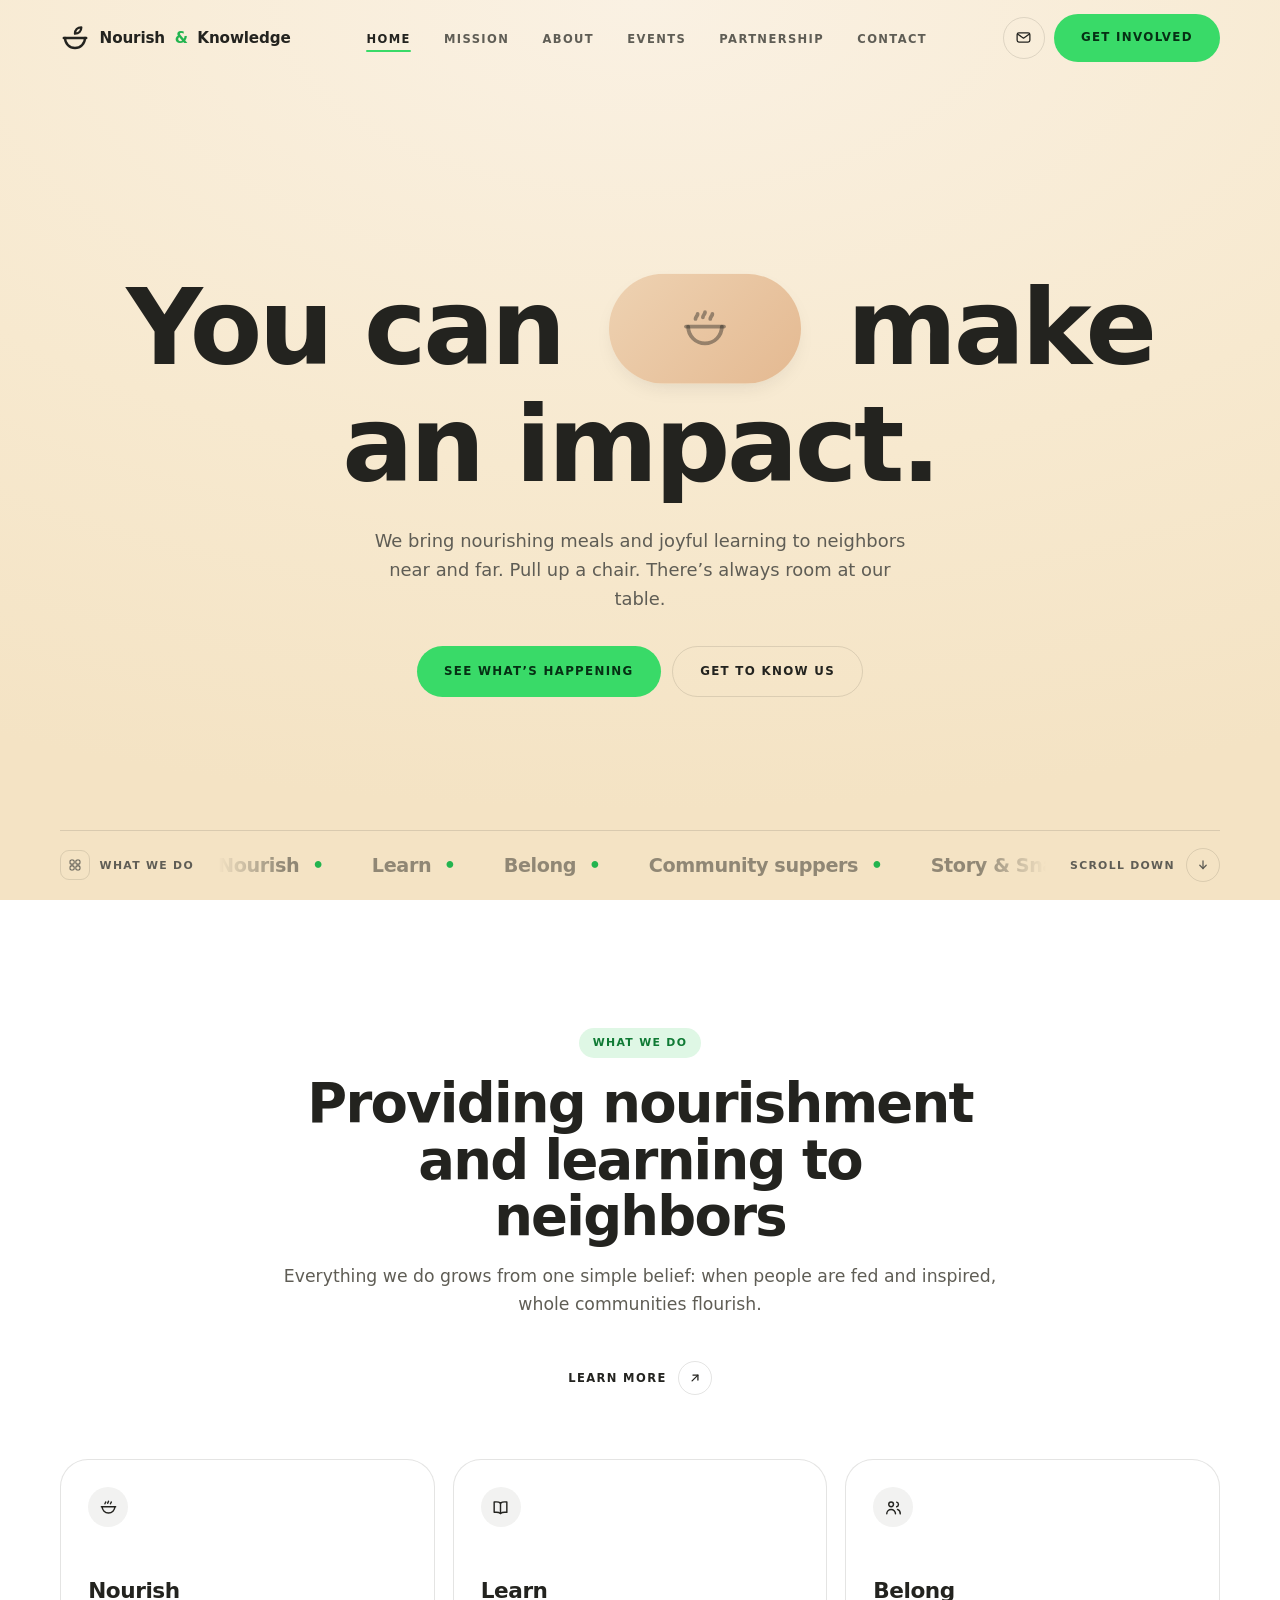
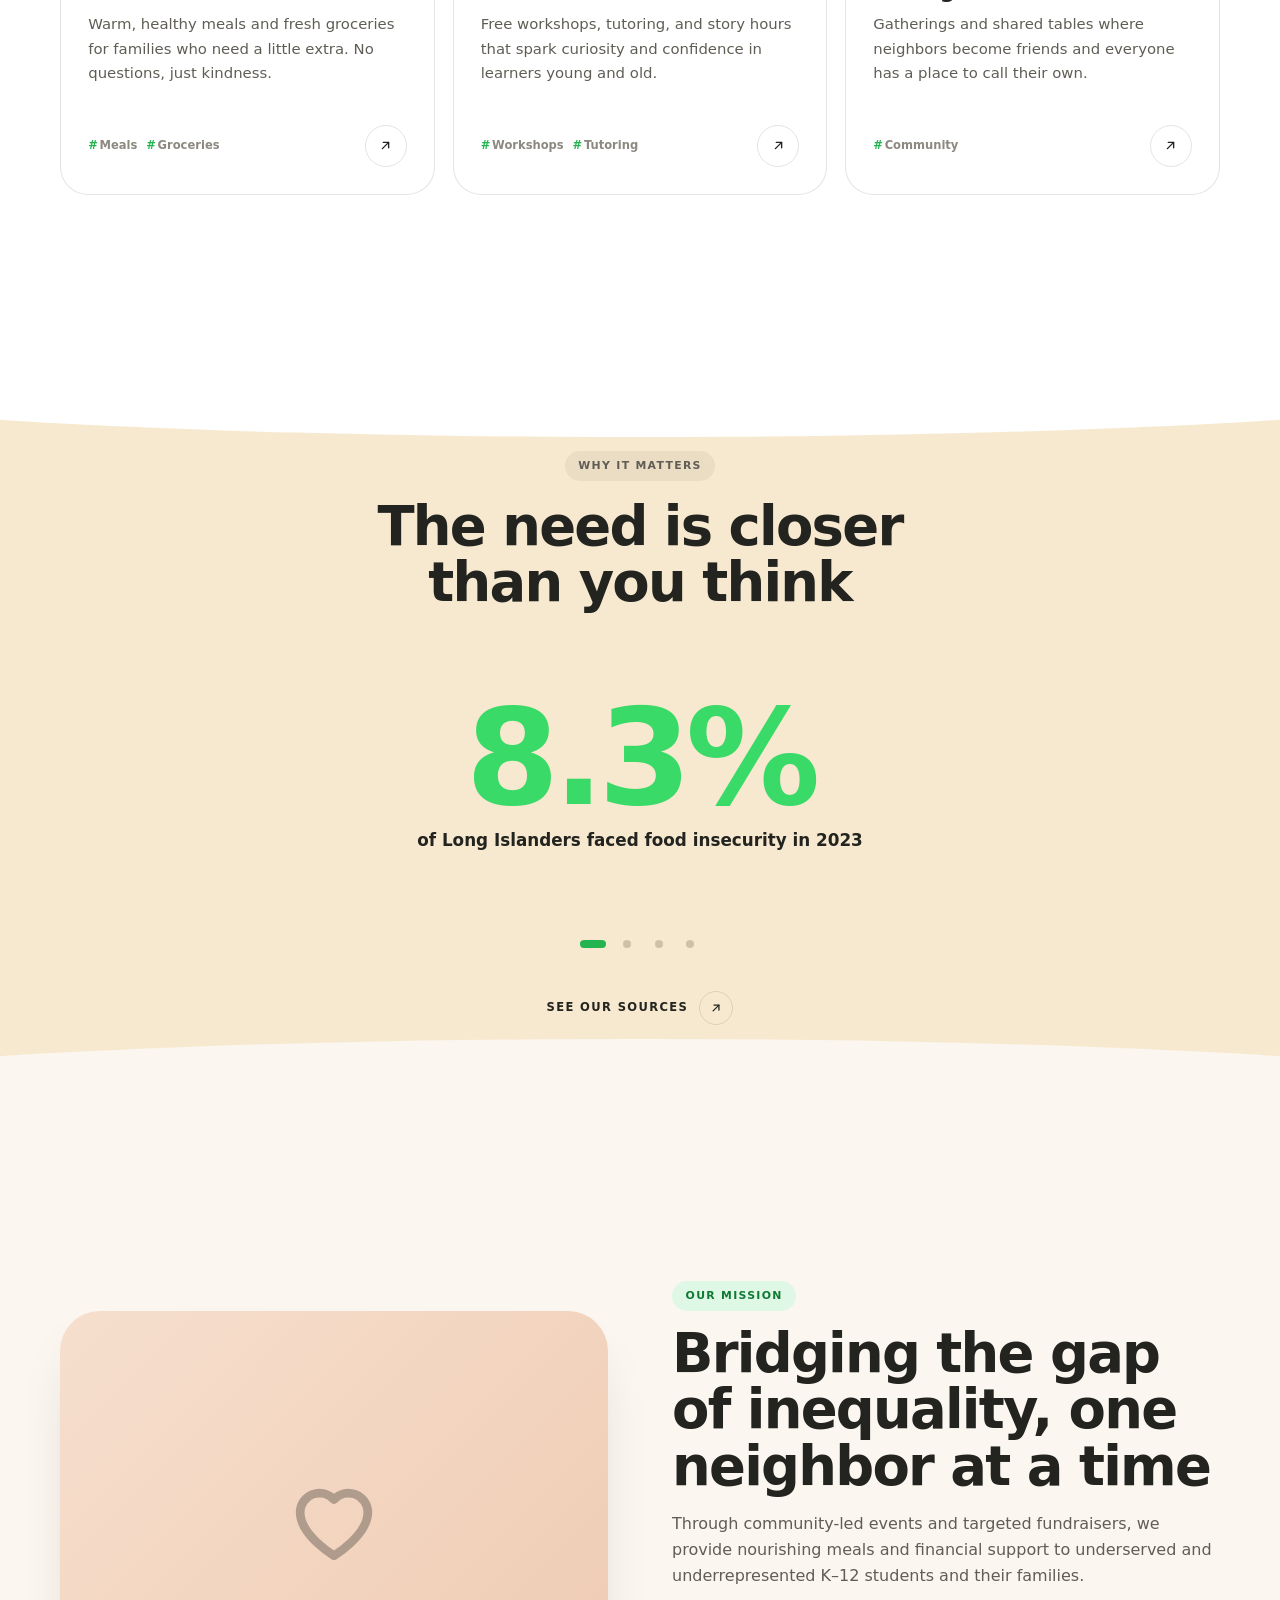
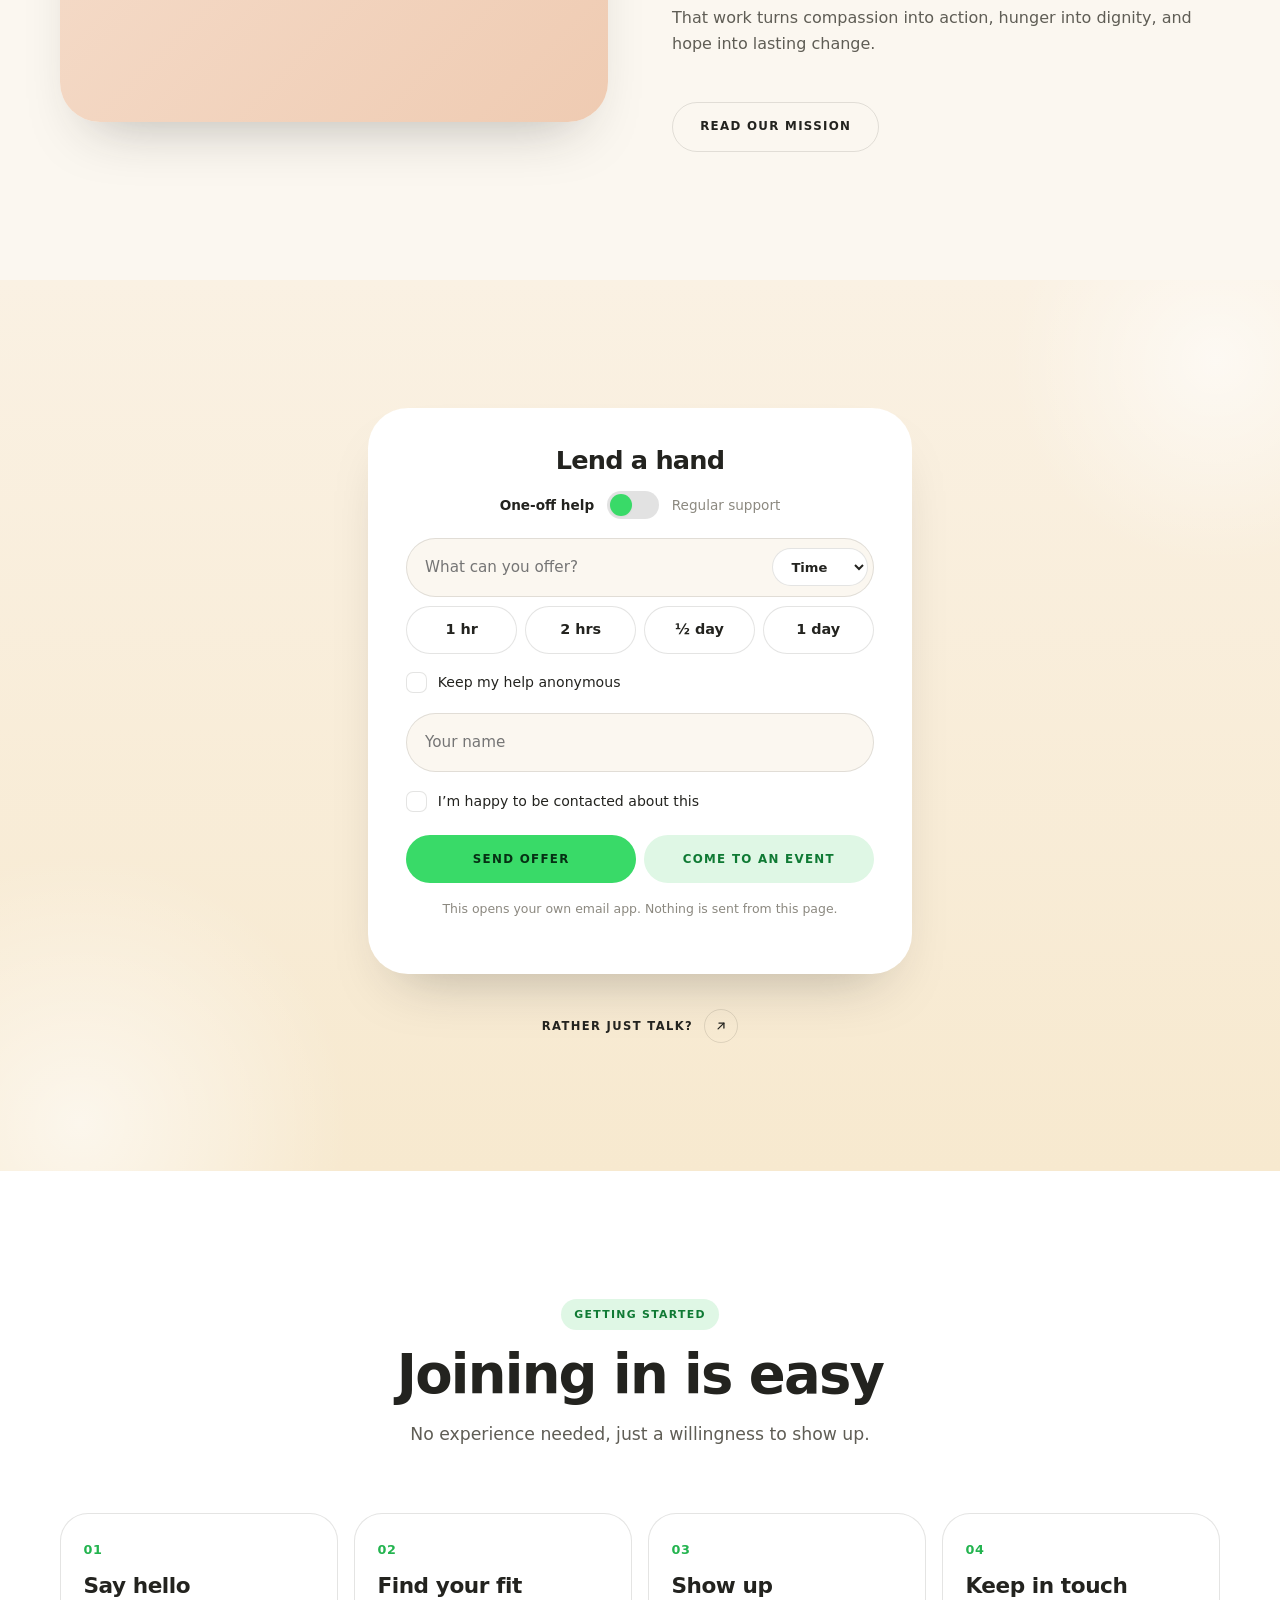
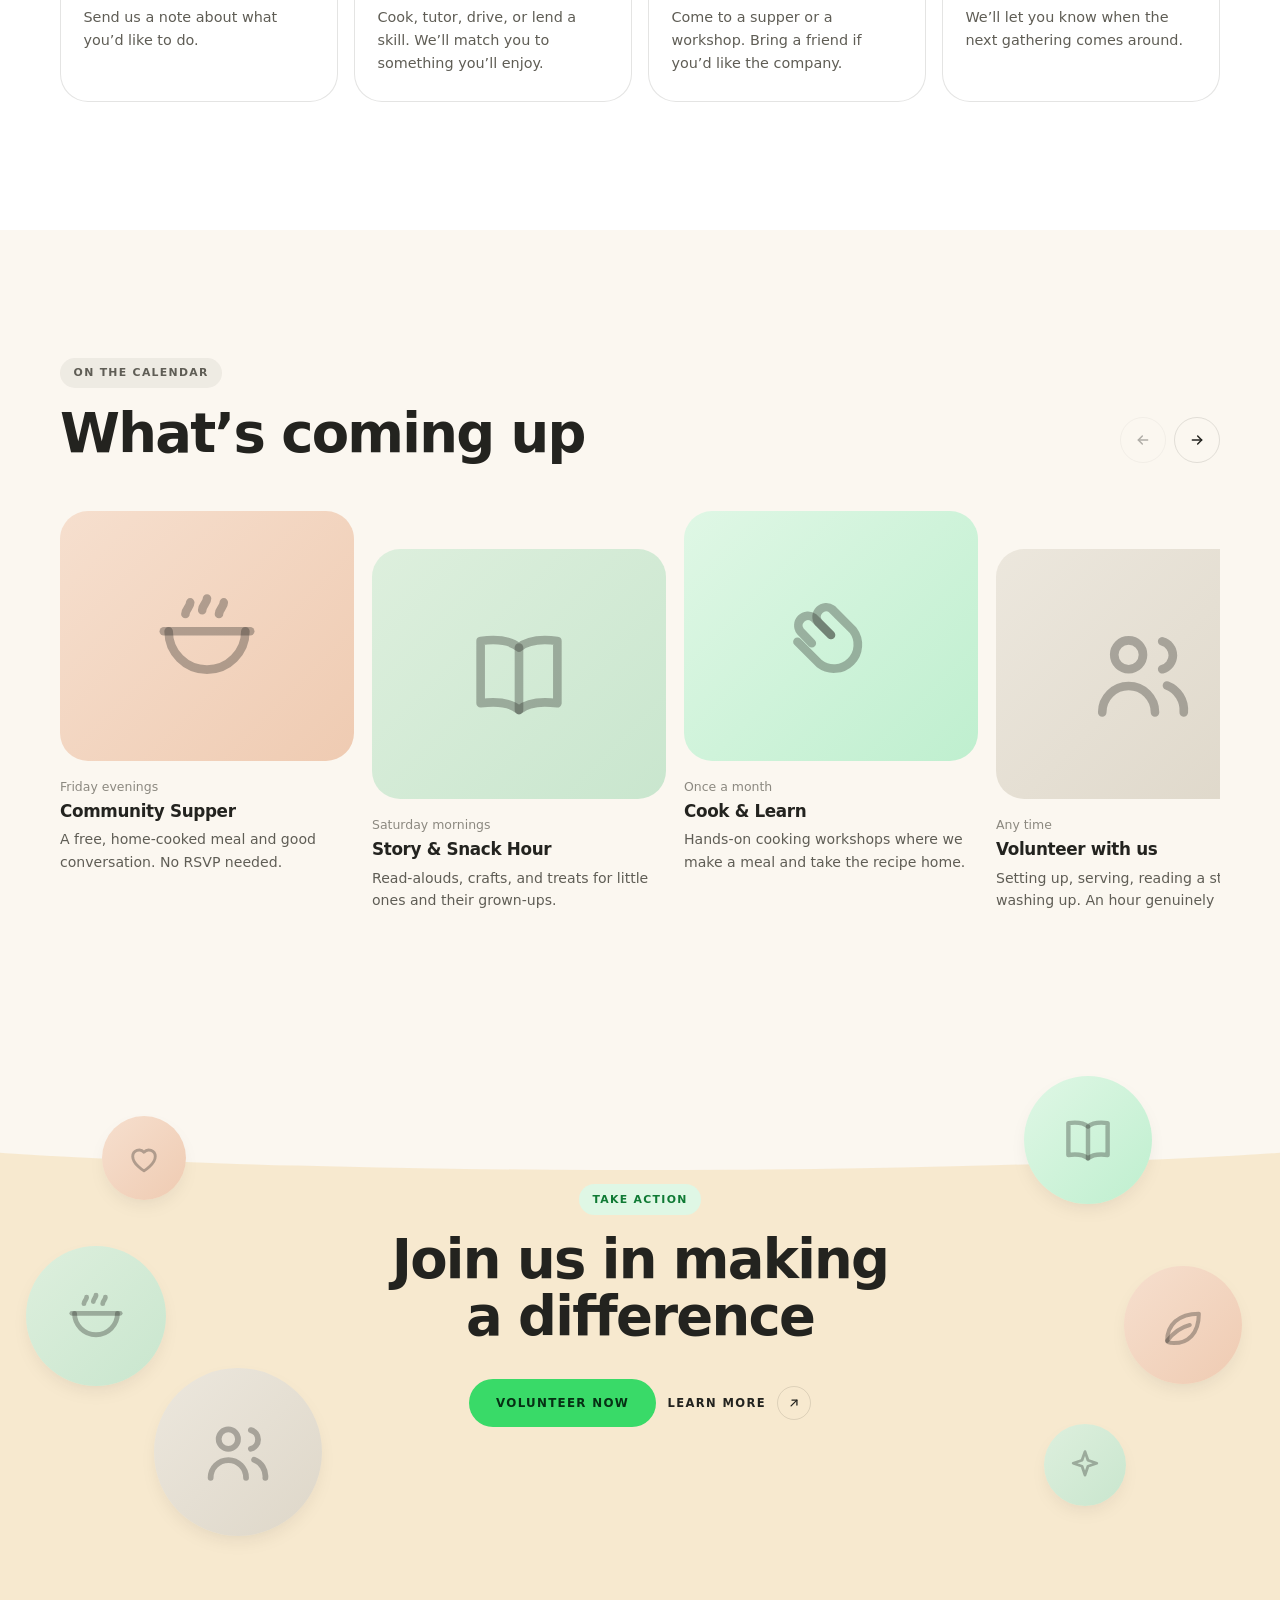
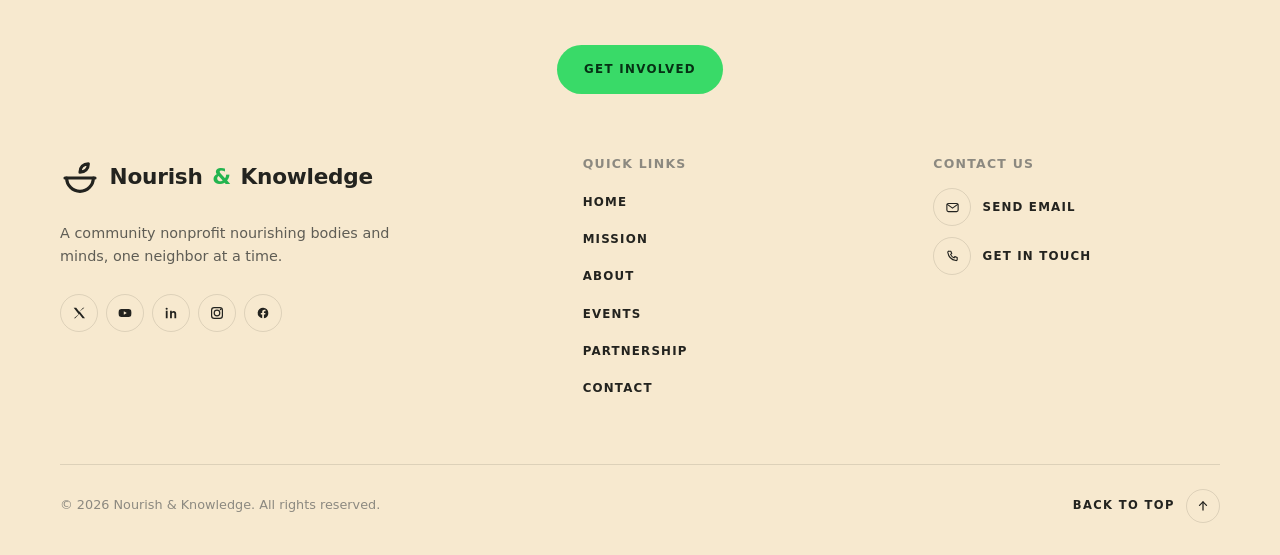
==== index.html @ ded05ab2 "Give every email route a fallback that works without a mail app The site has no backend, so every wa" ====
<!DOCTYPE html>
<html lang="en" class="no-js" id="top">
<head>
  <meta charset="UTF-8">
  <meta name="viewport" content="width=device-width, initial-scale=1">
  <meta name="description" content="Nourish and Knowledge is a community nonprofit bringing nourishing meals and joyful learning to K-12 students and families on Long Island and beyond.">
  <meta name="theme-color" content="#F7E9CF">
  <title>Nourish &amp; Knowledge</title>

  <link rel="preload" href="fonts/Figtree-var.woff2" as="font" type="font/woff2" crossorigin>
  <link rel="preload" href="fonts/Inter-var.woff2" as="font" type="font/woff2" crossorigin>
  <link rel="stylesheet" href="css/style.css">
  <link rel="icon" href="data:image/svg+xml,%3Csvg xmlns='http://www.w3.org/2000/svg' viewBox='0 0 32 32'%3E%3Crect width='32' height='32' rx='9' fill='%2339DA68'/%3E%3Cg fill='none' stroke='%23063014' stroke-width='2.2' stroke-linecap='round'%3E%3Cpath d='M7 16h18'/%3E%3Cpath d='M8 16a8 8 0 0 0 16 0'/%3E%3Cpath d='M16 12c0-3 2-5 5-5 0 3-2 5-5 5Z'/%3E%3C/g%3E%3C/svg%3E">
</head>
<body>

  <a class="skip-link" href="#main">Skip to content</a>
  <div class="scroll-progress" aria-hidden="true"></div>

  <nav class="site-nav" aria-label="Main">
    <div class="container">
      <a class="brand" href="index.html">
        <span class="brand-mark" aria-hidden="true"><svg viewBox="0 0 24 24" fill="none" stroke="currentColor" stroke-width="1.9" stroke-linecap="round" stroke-linejoin="round" aria-hidden="true"><path d="M3 12h18"/><path d="M4 12a8 8 0 0 0 16 0"/><path d="M12 8.5c0-3 2-5 5-5 0 3-2 5-5 5Z"/></svg></span>
        Nourish <span class="brand-amp">&amp;</span> Knowledge
      </a>

      <div class="nav-panel" id="nav-panel">
        <ul class="nav-menu"><li><a href="index.html">Home</a></li><li><a href="mission.html">Mission</a></li><li><a href="about.html">About</a></li><li><a href="events.html">Events</a></li><li><a href="partnership.html">Partnership</a></li><li><a href="contact.html">Contact</a></li></ul>
        <a class="btn btn-primary drawer-cta" href="contact.html">Get involved</a>
      </div>

      <div class="nav-actions">
        <a class="icon-btn" href="mailto:catherineqqliu15@gmail.com" aria-label="Email us"><svg viewBox="0 0 24 24" fill="none" stroke="currentColor" stroke-width="1.8" stroke-linecap="round" stroke-linejoin="round" aria-hidden="true"><rect x="3" y="5.5" width="18" height="13" rx="2.5"/><path d="M3.6 7l8.4 6 8.4-6"/></svg></a>
        <a class="btn btn-primary nav-cta" href="contact.html">Get involved</a>
        <button class="icon-btn nav-toggle" type="button" aria-expanded="false"
                aria-controls="nav-panel" aria-label="Open menu">
          <span class="bar" aria-hidden="true"></span>
          <span class="bar" aria-hidden="true"></span>
          <span class="bar" aria-hidden="true"></span>
        </button>
      </div>
    </div>
  </nav>

  <main id="main">
    <section class="hero">
      <div class="container hero-inner">
        <h1 data-reveal>You can
          <span class="hero-pill"><span class="ph ph--clay"><svg viewBox="0 0 24 24" fill="none" stroke="currentColor" stroke-width="1.8" stroke-linecap="round" stroke-linejoin="round" aria-hidden="true"><path d="M3 11h18"/><path d="M4 11a8 8 0 0 0 16 0"/><path d="M8.5 5c0 1-1 1.4-1 2.4M12 4.2c0 1-1 1.4-1 2.4M15.5 5c0 1-1 1.4-1 2.4"/></svg></span></span> make<br>an impact.</h1>
        <p class="hero-lead" data-reveal>We bring nourishing meals and joyful learning to
          neighbors near and far. Pull up a chair. There&rsquo;s always room at our table.</p>
        <div class="hero-actions" data-reveal>
          <a class="btn btn-primary" href="events.html">See what&rsquo;s happening</a>
          <a class="btn btn-ghost" href="about.html">Get to know us</a>
        </div>

        <div class="hero-strip">
          <span class="strip-tag"><span class="sq"><svg viewBox="0 0 24 24" fill="none" stroke="currentColor" stroke-width="1.8" stroke-linecap="round" stroke-linejoin="round" aria-hidden="true"><rect x="3.5" y="3.5" width="7" height="7" rx="2"/><rect x="13.5" y="3.5" width="7" height="7" rx="2"/><rect x="3.5" y="13.5" width="7" height="7" rx="2"/><rect x="13.5" y="13.5" width="7" height="7" rx="2"/></svg></span> What we do</span>
          <div class="marquee" aria-hidden="true">
            <div class="marquee-track"><span>Nourish</span><span>Learn</span><span>Belong</span><span>Community suppers</span><span>Story &amp; Snack Hour</span><span>Cook &amp; Learn</span><span>Nourish</span><span>Learn</span><span>Belong</span><span>Community suppers</span><span>Story &amp; Snack Hour</span><span>Cook &amp; Learn</span></div>
          </div>
          <a class="scroll-cue" href="#what-we-do">Scroll down <span class="circle"><svg viewBox="0 0 24 24" fill="none" stroke="currentColor" stroke-width="2.2" stroke-linecap="round" stroke-linejoin="round" aria-hidden="true"><path d="M12 5v13"/><path d="M6.5 12.5L12 18l5.5-5.5"/></svg></span></a>
        </div>
      </div>
    </section>

    <section class="strip strip--paper" id="what-we-do">
      <div class="container">
        <div class="section-head center" data-reveal>
          <span class="eyebrow">What we do</span>
          <h2>Providing nourishment<br>and learning to neighbors</h2>
          <p class="lead">Everything we do grows from one simple belief: when people are
            fed and inspired, whole communities flourish.</p>
          <a class="link-arrow" href="mission.html">Learn more <span class="circle"><svg viewBox="0 0 24 24" fill="none" stroke="currentColor" stroke-width="2.2" stroke-linecap="round" stroke-linejoin="round" aria-hidden="true"><path d="M7 17L17 7"/><path d="M8.5 7H17v8.5"/></svg></span></a>
        </div>

        <div class="grid-3" data-stagger="0.1">
          <a class="card" href="events.html" data-reveal>
            <span class="icon"><svg viewBox="0 0 24 24" fill="none" stroke="currentColor" stroke-width="1.8" stroke-linecap="round" stroke-linejoin="round" aria-hidden="true"><path d="M3 11h18"/><path d="M4 11a8 8 0 0 0 16 0"/><path d="M8.5 5c0 1-1 1.4-1 2.4M12 4.2c0 1-1 1.4-1 2.4M15.5 5c0 1-1 1.4-1 2.4"/></svg></span>
            <h3>Nourish</h3>
            <p>Warm, healthy meals and fresh groceries for families who need a little extra. No questions, just kindness.</p>
            <span class="card-foot">
              <span class="tags"><span class="tag">Meals</span><span class="tag">Groceries</span></span>
              <span class="card-go"><svg viewBox="0 0 24 24" fill="none" stroke="currentColor" stroke-width="2.2" stroke-linecap="round" stroke-linejoin="round" aria-hidden="true"><path d="M7 17L17 7"/><path d="M8.5 7H17v8.5"/></svg></span>
            </span>
          </a>
          <a class="card" href="events.html" data-reveal>
            <span class="icon"><svg viewBox="0 0 24 24" fill="none" stroke="currentColor" stroke-width="1.8" stroke-linecap="round" stroke-linejoin="round" aria-hidden="true"><path d="M12 6.5C10.4 5.1 7.9 4.6 4 5.1v13c3.9-.5 6.4 0 8 1.4 1.6-1.4 4.1-1.9 8-1.4v-13c-3.9-.5-6.4 0-8 1.4Z"/><path d="M12 6.5v13"/></svg></span>
            <h3>Learn</h3>
            <p>Free workshops, tutoring, and story hours that spark curiosity and confidence in learners young and old.</p>
            <span class="card-foot">
              <span class="tags"><span class="tag">Workshops</span><span class="tag">Tutoring</span></span>
              <span class="card-go"><svg viewBox="0 0 24 24" fill="none" stroke="currentColor" stroke-width="2.2" stroke-linecap="round" stroke-linejoin="round" aria-hidden="true"><path d="M7 17L17 7"/><path d="M8.5 7H17v8.5"/></svg></span>
            </span>
          </a>
          <a class="card" href="about.html" data-reveal>
            <span class="icon"><svg viewBox="0 0 24 24" fill="none" stroke="currentColor" stroke-width="1.8" stroke-linecap="round" stroke-linejoin="round" aria-hidden="true"><circle cx="9" cy="8" r="3"/><path d="M3.5 20a5.5 5.5 0 0 1 11 0"/><path d="M16 5.2a3 3 0 0 1 0 5.8"/><path d="M17 14.4a5.5 5.5 0 0 1 3.5 5.6"/></svg></span>
            <h3>Belong</h3>
            <p>Gatherings and shared tables where neighbors become friends and everyone has a place to call their own.</p>
            <span class="card-foot">
              <span class="tags"><span class="tag">Community</span></span>
              <span class="card-go"><svg viewBox="0 0 24 24" fill="none" stroke="currentColor" stroke-width="2.2" stroke-linecap="round" stroke-linejoin="round" aria-hidden="true"><path d="M7 17L17 7"/><path d="M8.5 7H17v8.5"/></svg></span>
            </span>
          </a>
        </div>
      </div>
    </section>

    <section class="strip impact">
      <div class="arc arc--top arc--paper" aria-hidden="true"></div>
      <div class="container">
        <div class="section-head center" data-reveal>
          <span class="eyebrow eyebrow--plain">Why it matters</span>
          <h2>The need is closer<br>than you think</h2>
        </div>

        <div class="impact-figure" role="tablist" aria-label="Food insecurity statistics">
            <div class="impact-item" role="tabpanel" aria-hidden="true">
              <span class="impact-num" data-count="8.3" data-decimals="1"
                    data-prefix="" data-suffix="%">0</span>
              <span class="impact-label">of Long Islanders faced food insecurity in 2023</span>
            </div>
            <div class="impact-item" role="tabpanel" aria-hidden="true">
              <span class="impact-num" data-count="71500" data-decimals="0"
                    data-prefix="" data-suffix="">0</span>
              <span class="impact-label">children on Long Island face food insecurity</span>
            </div>
            <div class="impact-item" role="tabpanel" aria-hidden="true">
              <span class="impact-num" data-count="2.2" data-decimals="1"
                    data-prefix="" data-suffix="M">0</span>
              <span class="impact-label">New Yorkers experience food insecurity</span>
            </div>
            <div class="impact-item" role="tabpanel" aria-hidden="true">
              <span class="impact-num" data-count="2.83" data-decimals="2"
                    data-prefix="" data-suffix="B">0</span>
              <span class="impact-label">people worldwide cannot afford a healthy diet</span>
            </div>
        </div>
        <div class="impact-dots"><button type="button" role="tab" aria-selected="false" aria-label="Statistic 1"></button><button type="button" role="tab" aria-selected="false" aria-label="Statistic 2"></button><button type="button" role="tab" aria-selected="false" aria-label="Statistic 3"></button><button type="button" role="tab" aria-selected="false" aria-label="Statistic 4"></button></div>

        <p class="lead" style="text-align:center;margin-top:2rem" data-reveal>
          <a class="link-arrow" href="mission.html#references">See our sources
            <span class="circle"><svg viewBox="0 0 24 24" fill="none" stroke="currentColor" stroke-width="2.2" stroke-linecap="round" stroke-linejoin="round" aria-hidden="true"><path d="M7 17L17 7"/><path d="M8.5 7H17v8.5"/></svg></span></a>
        </p>
      </div>
      <div class="arc arc--bottom arc--cream" aria-hidden="true"></div>
    </section>

    <section class="strip">
      <div class="container">
        <div class="split">
          <div class="split-art" data-reveal><span class="ph ph--clay"><svg viewBox="0 0 24 24" fill="none" stroke="currentColor" stroke-width="1.8" stroke-linecap="round" stroke-linejoin="round" aria-hidden="true"><path d="M12 20s-7-4.2-7-9a4 4 0 0 1 7-2.6A4 4 0 0 1 19 11c0 4.8-7 9-7 9Z"/></svg></span></div>
          <div data-reveal>
            <span class="eyebrow">Our mission</span>
            <h2>Bridging the gap of inequality, one neighbor at a time</h2>
            <p>Through community-led events and targeted fundraisers, we provide
              nourishing meals and financial support to underserved and
              underrepresented K&ndash;12 students and their families.</p>
            <p>That work turns compassion into action, hunger into dignity, and hope
              into lasting change.</p>
            <a class="btn btn-ghost" href="mission.html">Read our mission</a>
          </div>
        </div>
      </div>
    </section>

    <section class="strip pledge-wrap">
      <div class="container">
        <form class="pledge" data-reveal data-mailto="catherineqqliu15@gmail.com"
              data-subject="I&rsquo;d like to support Nourish &amp; Knowledge">
          <h2>Lend a hand</h2>

          <div class="switch-row">
            <span class="switch-label on">One-off help</span>
            <button class="switch" type="button" role="switch" aria-checked="false"
                    aria-label="Switch between one-off and regular support"></button>
            <span class="switch-label">Regular support</span>
          </div>

          <div class="field">
            <input id="pledge-amount" name="Hours or amount offered" type="text"
                   placeholder="What can you offer?" autocomplete="off">
            <select name="Kind of help" aria-label="Kind of help">
              <option>Time</option>
              <option>Food</option>
              <option>Skills</option>
              <option>Funds</option>
            </select>
          </div>

          <div class="chips">
            <button class="chip" type="button" data-amount="1 hour">1 hr</button>
            <button class="chip" type="button" data-amount="2 hours">2 hrs</button>
            <button class="chip" type="button" data-amount="Half a day">&frac12; day</button>
            <button class="chip" type="button" data-amount="A whole day">1 day</button>
          </div>

          <label class="check">
            <input type="checkbox" name="Prefers to stay anonymous" value="yes">
            Keep my help anonymous
          </label>

          <div class="field">
            <input name="Name" type="text" placeholder="Your name" autocomplete="name" required>
          </div>

          <label class="check">
            <input type="checkbox" required>
            I&rsquo;m happy to be contacted about this
          </label>

          <div class="pledge-actions">
            <button class="btn btn-primary" type="submit">Send offer</button>
            <a class="btn btn-soft" href="events.html">Come to an event</a>
          </div>

          <p class="pledge-note">This opens your own email app. Nothing is sent from this page.</p>
          <p class="form-status" role="status" hidden>Your message is ready. If your mail
            app did not open, send it one of these ways instead.</p>
        </form>

        <div class="pledge-below" data-reveal>
          <a class="link-arrow" href="contact.html">Rather just talk?
            <span class="circle"><svg viewBox="0 0 24 24" fill="none" stroke="currentColor" stroke-width="2.2" stroke-linecap="round" stroke-linejoin="round" aria-hidden="true"><path d="M7 17L17 7"/><path d="M8.5 7H17v8.5"/></svg></span></a>
        </div>
      </div>
    </section>

    <section class="strip strip--paper">
      <div class="container">
        <div class="section-head center" data-reveal>
          <span class="eyebrow">Getting started</span>
          <h2>Joining in is easy</h2>
          <p class="lead">No experience needed, just a willingness to show up.</p>
        </div>
        <div class="steps" data-stagger="0.08">
          <div class="step" data-reveal>
            <h3>Say hello</h3>
            <p>Send us a note about what you&rsquo;d like to do.</p>
          </div>
          <div class="step" data-reveal>
            <h3>Find your fit</h3>
            <p>Cook, tutor, drive, or lend a skill. We&rsquo;ll match you to something you&rsquo;ll enjoy.</p>
          </div>
          <div class="step" data-reveal>
            <h3>Show up</h3>
            <p>Come to a supper or a workshop. Bring a friend if you&rsquo;d like the company.</p>
          </div>
          <div class="step" data-reveal>
            <h3>Keep in touch</h3>
            <p>We&rsquo;ll let you know when the next gathering comes around.</p>
          </div>
        </div>
      </div>
    </section>

    <section class="strip" data-rail>
      <div class="container">
        <div class="rail-head">
          <div class="section-head" data-reveal>
            <span class="eyebrow eyebrow--plain">On the calendar</span>
            <h2>What&rsquo;s coming up</h2>
          </div>
          <div class="rail-nav" data-reveal>
            <button type="button" data-rail-prev aria-label="Previous"><svg viewBox="0 0 24 24" fill="none" stroke="currentColor" stroke-width="2.2" stroke-linecap="round" stroke-linejoin="round" aria-hidden="true"><path d="M19 12H5"/><path d="M11 6l-6 6 6 6"/></svg></button>
            <button type="button" data-rail-next aria-label="Next"><svg viewBox="0 0 24 24" fill="none" stroke="currentColor" stroke-width="2.2" stroke-linecap="round" stroke-linejoin="round" aria-hidden="true"><path d="M5 12h14"/><path d="M13 6l6 6-6 6"/></svg></button>
          </div>
        </div>
        <div class="rail">
            <a class="rail-item" href="events.html" data-reveal>
              <span class="rail-media"><span class="ph ph--clay"><svg viewBox="0 0 24 24" fill="none" stroke="currentColor" stroke-width="1.8" stroke-linecap="round" stroke-linejoin="round" aria-hidden="true"><path d="M3 11h18"/><path d="M4 11a8 8 0 0 0 16 0"/><path d="M8.5 5c0 1-1 1.4-1 2.4M12 4.2c0 1-1 1.4-1 2.4M15.5 5c0 1-1 1.4-1 2.4"/></svg></span></span>
              <span class="rail-date">Friday evenings</span>
              <h3>Community Supper</h3>
              <p>A free, home-cooked meal and good conversation. No RSVP needed.</p>
            </a>
            <a class="rail-item" href="events.html" data-reveal>
              <span class="rail-media"><span class="ph ph--sage"><svg viewBox="0 0 24 24" fill="none" stroke="currentColor" stroke-width="1.8" stroke-linecap="round" stroke-linejoin="round" aria-hidden="true"><path d="M12 6.5C10.4 5.1 7.9 4.6 4 5.1v13c3.9-.5 6.4 0 8 1.4 1.6-1.4 4.1-1.9 8-1.4v-13c-3.9-.5-6.4 0-8 1.4Z"/><path d="M12 6.5v13"/></svg></span></span>
              <span class="rail-date">Saturday mornings</span>
              <h3>Story &amp; Snack Hour</h3>
              <p>Read-alouds, crafts, and treats for little ones and their grown-ups.</p>
            </a>
            <a class="rail-item" href="events.html" data-reveal>
              <span class="rail-media"><span class="ph ph--mint"><svg viewBox="0 0 24 24" fill="none" stroke="currentColor" stroke-width="1.8" stroke-linecap="round" stroke-linejoin="round" aria-hidden="true"><path d="M8 13.5 5.6 11a2 2 0 0 1 2.8-2.8l3.6 3.6"/><path d="M12 11.8 9.4 9.2A2 2 0 0 1 12.2 6.4l4.4 4.4a5 5 0 0 1-7 7L5 13.2"/></svg></span></span>
              <span class="rail-date">Once a month</span>
              <h3>Cook &amp; Learn</h3>
              <p>Hands-on cooking workshops where we make a meal and take the recipe home.</p>
            </a>
            <a class="rail-item" href="events.html" data-reveal>
              <span class="rail-media"><span class="ph ph--stone"><svg viewBox="0 0 24 24" fill="none" stroke="currentColor" stroke-width="1.8" stroke-linecap="round" stroke-linejoin="round" aria-hidden="true"><circle cx="9" cy="8" r="3"/><path d="M3.5 20a5.5 5.5 0 0 1 11 0"/><path d="M16 5.2a3 3 0 0 1 0 5.8"/><path d="M17 14.4a5.5 5.5 0 0 1 3.5 5.6"/></svg></span></span>
              <span class="rail-date">Any time</span>
              <h3>Volunteer with us</h3>
              <p>Setting up, serving, reading a story, or washing up. An hour genuinely helps.</p>
            </a>
        </div>
      </div>
    </section>

    <section class="strip action">
      <div class="arc arc--top arc--cream" aria-hidden="true"></div>
      <div class="action-orbs" aria-hidden="true"><div class="orb"><span class="ph ph--clay"><svg viewBox="0 0 24 24" fill="none" stroke="currentColor" stroke-width="1.8" stroke-linecap="round" stroke-linejoin="round" aria-hidden="true"><path d="M12 20s-7-4.2-7-9a4 4 0 0 1 7-2.6A4 4 0 0 1 19 11c0 4.8-7 9-7 9Z"/></svg></span></div><div class="orb"><span class="ph ph--sage"><svg viewBox="0 0 24 24" fill="none" stroke="currentColor" stroke-width="1.8" stroke-linecap="round" stroke-linejoin="round" aria-hidden="true"><path d="M3 11h18"/><path d="M4 11a8 8 0 0 0 16 0"/><path d="M8.5 5c0 1-1 1.4-1 2.4M12 4.2c0 1-1 1.4-1 2.4M15.5 5c0 1-1 1.4-1 2.4"/></svg></span></div><div class="orb"><span class="ph ph--stone"><svg viewBox="0 0 24 24" fill="none" stroke="currentColor" stroke-width="1.8" stroke-linecap="round" stroke-linejoin="round" aria-hidden="true"><circle cx="9" cy="8" r="3"/><path d="M3.5 20a5.5 5.5 0 0 1 11 0"/><path d="M16 5.2a3 3 0 0 1 0 5.8"/><path d="M17 14.4a5.5 5.5 0 0 1 3.5 5.6"/></svg></span></div><div class="orb"><span class="ph ph--mint"><svg viewBox="0 0 24 24" fill="none" stroke="currentColor" stroke-width="1.8" stroke-linecap="round" stroke-linejoin="round" aria-hidden="true"><path d="M12 6.5C10.4 5.1 7.9 4.6 4 5.1v13c3.9-.5 6.4 0 8 1.4 1.6-1.4 4.1-1.9 8-1.4v-13c-3.9-.5-6.4 0-8 1.4Z"/><path d="M12 6.5v13"/></svg></span></div><div class="orb"><span class="ph ph--clay"><svg viewBox="0 0 24 24" fill="none" stroke="currentColor" stroke-width="1.8" stroke-linecap="round" stroke-linejoin="round" aria-hidden="true"><path d="M5 19c0-7 5-12 14-12 0 9-5 13-11 13-1.5 0-3-.4-3-1Z"/><path d="M5 19c3-4 6-6 10-7"/></svg></span></div><div class="orb"><span class="ph ph--sage"><svg viewBox="0 0 24 24" fill="none" stroke="currentColor" stroke-width="1.8" stroke-linecap="round" stroke-linejoin="round" aria-hidden="true"><path d="M12 3.5 13.9 9l5.6 1.9-5.6 1.9L12 18.4 10.1 12.8 4.5 10.9 10.1 9Z"/></svg></span></div></div>
      <div class="container action-inner">
        <span class="eyebrow" data-reveal>Take action</span>
        <h2 data-reveal>Join us in making<br>a difference</h2>
        <div class="hero-actions" data-reveal>
          <a class="btn btn-primary" href="contact.html">Volunteer now</a>
          <a class="link-arrow" href="about.html">Learn more <span class="circle"><svg viewBox="0 0 24 24" fill="none" stroke="currentColor" stroke-width="2.2" stroke-linecap="round" stroke-linejoin="round" aria-hidden="true"><path d="M7 17L17 7"/><path d="M8.5 7H17v8.5"/></svg></span></a>
        </div>
      </div>
    </section>
  </main>

  <footer class="site-footer">
    <div class="container">
      <div class="footer-top">
        <a class="btn btn-primary" href="contact.html">Get involved</a>
      </div>

      <div class="footer-grid">
        <div class="footer-brand">
          <a class="brand" href="index.html">
            <span class="brand-mark" aria-hidden="true"><svg viewBox="0 0 24 24" fill="none" stroke="currentColor" stroke-width="1.9" stroke-linecap="round" stroke-linejoin="round" aria-hidden="true"><path d="M3 12h18"/><path d="M4 12a8 8 0 0 0 16 0"/><path d="M12 8.5c0-3 2-5 5-5 0 3-2 5-5 5Z"/></svg></span>
            Nourish <span class="brand-amp">&amp;</span> Knowledge
          </a>
          <p>A community nonprofit nourishing bodies and minds, one neighbor at a time.</p>
          <div class="socials"><a href="#" aria-label="X"><svg viewBox="0 0 24 24" fill="currentColor" aria-hidden="true"><path d="M4 4l7.6 9.7L4.4 20h1.9l6.1-6.5L17.4 20H21l-8-10.2L20 4h-1.9l-5.6 6-4.7-6Z"/></svg></a><a href="#" aria-label="YouTube"><svg viewBox="0 0 24 24" fill="currentColor" aria-hidden="true"><path d="M21.2 8.2a2.6 2.6 0 0 0-1.8-1.8C17.8 6 12 6 12 6s-5.8 0-7.4.4A2.6 2.6 0 0 0 2.8 8.2 26 26 0 0 0 2.4 12a26 26 0 0 0 .4 3.8 2.6 2.6 0 0 0 1.8 1.8C6.2 18 12 18 12 18s5.8 0 7.4-.4a2.6 2.6 0 0 0 1.8-1.8 26 26 0 0 0 .4-3.8 26 26 0 0 0-.4-3.8ZM10.2 14.6V9.4L14.7 12Z"/></svg></a><a href="#" aria-label="LinkedIn"><svg viewBox="0 0 24 24" fill="currentColor" aria-hidden="true"><path d="M6.9 8.5H4.2V20h2.7ZM5.5 4a1.6 1.6 0 1 0 0 3.2 1.6 1.6 0 0 0 0-3.2ZM19.8 13.2c0-2.9-1.6-4.3-3.7-4.3a3.2 3.2 0 0 0-2.9 1.6V8.5H10.6V20h2.7v-6.1c0-1.6.8-2.3 1.9-2.3s1.9.7 1.9 2.3V20h2.7Z"/></svg></a><a href="#" aria-label="Instagram"><svg viewBox="0 0 24 24" fill="currentColor" aria-hidden="true"><path d="M12 6.9A5.1 5.1 0 1 0 17.1 12 5.1 5.1 0 0 0 12 6.9Zm0 8.4A3.3 3.3 0 1 1 15.3 12 3.3 3.3 0 0 1 12 15.3Zm6.5-8.6a1.2 1.2 0 1 1-1.2-1.2 1.2 1.2 0 0 1 1.2 1.2ZM16.2 3H7.8A4.8 4.8 0 0 0 3 7.8v8.4A4.8 4.8 0 0 0 7.8 21h8.4a4.8 4.8 0 0 0 4.8-4.8V7.8A4.8 4.8 0 0 0 16.2 3Zm3 13.2a3 3 0 0 1-3 3H7.8a3 3 0 0 1-3-3V7.8a3 3 0 0 1 3-3h8.4a3 3 0 0 1 3 3Z"/></svg></a><a href="#" aria-label="Facebook"><svg viewBox="0 0 24 24" fill="currentColor" aria-hidden="true"><path d="M20 12a8 8 0 1 0-9.2 7.9v-5.6H8.7V12h2.1v-1.8c0-2.1 1.2-3.2 3.1-3.2a13 13 0 0 1 1.9.2v2h-1c-1 0-1.4.7-1.4 1.4V12h2.3l-.4 2.3h-1.9v5.6A8 8 0 0 0 20 12Z"/></svg></a></div>
        </div>

        <div class="footer-col">
          <h4>Quick links</h4>
          <ul><li><a href="index.html">Home</a></li><li><a href="mission.html">Mission</a></li><li><a href="about.html">About</a></li><li><a href="events.html">Events</a></li><li><a href="partnership.html">Partnership</a></li><li><a href="contact.html">Contact</a></li></ul>
        </div>

        <div class="footer-col">
          <h4>Contact us</h4>
          <div class="contact-rows">
            <a class="contact-row" href="mailto:catherineqqliu15@gmail.com">
              <span class="circle"><svg viewBox="0 0 24 24" fill="none" stroke="currentColor" stroke-width="1.8" stroke-linecap="round" stroke-linejoin="round" aria-hidden="true"><rect x="3" y="5.5" width="18" height="13" rx="2.5"/><path d="M3.6 7l8.4 6 8.4-6"/></svg></span> Send email
            </a>
            <a class="contact-row" href="contact.html">
              <span class="circle"><svg viewBox="0 0 24 24" fill="none" stroke="currentColor" stroke-width="1.8" stroke-linecap="round" stroke-linejoin="round" aria-hidden="true"><path d="M6.3 3.5h3l1.5 3.8-1.9 1.3a11 11 0 0 0 5.5 5.5l1.3-1.9 3.8 1.5v3a1.8 1.8 0 0 1-2 1.8A15.5 15.5 0 0 1 4.5 5.5a1.8 1.8 0 0 1 1.8-2Z"/></svg></span> Get in touch
            </a>
          </div>
        </div>
      </div>

      <div class="footer-bottom">
        <span>&copy; 2026 Nourish &amp; Knowledge. All rights reserved.</span>
        <a class="link-arrow" href="#top">Back to top <span class="circle"><svg viewBox="0 0 24 24" fill="none" stroke="currentColor" stroke-width="2.2" stroke-linecap="round" stroke-linejoin="round" aria-hidden="true"><path d="M12 19V5"/><path d="M6 11l6-6 6 6"/></svg></span></a>
      </div>
    </div>
  </footer>

  <script src="js/site.js"></script>
</body>
</html>
---- css/style.css ----
/* ==========================================================================
   Nourish & Knowledge
   Sand + green editorial theme. Figtree display / Inter text.
   ========================================================================== */

/* Fonts ------------------------------------------------------------------ */

@font-face {
  font-family: 'Figtree';
  src: url('../fonts/Figtree-var.woff2') format('woff2-variations'),
       url('../fonts/Figtree-var.woff2') format('woff2');
  font-weight: 300 900;
  font-style: normal;
  font-display: swap;
}

@font-face {
  font-family: 'Inter';
  src: url('../fonts/Inter-var.woff2') format('woff2-variations'),
       url('../fonts/Inter-var.woff2') format('woff2');
  font-weight: 100 900;
  font-style: normal;
  font-display: swap;
}

/* Tokens ----------------------------------------------------------------- */

:root {
  /* Surfaces, sand through paper */
  --sand-deep: #F4E3C4;
  --sand: #F7E9CF;
  --sand-soft: #FAF1E3;
  --cream: #FBF7F0;
  --paper: #FFFFFF;

  /* Ink */
  --ink: #23231F;
  --ink-soft: #5F5D55;
  --ink-mute: #8C8980;

  /* Accent, sampled from the reference */
  --green: #39DA68;
  --green-deep: #23B44F;
  --green-ink: #0F7A34;
  --green-soft: #DFF7E5;
  --on-green: #063014;

  --line: rgba(35, 35, 31, .12);
  --line-soft: rgba(35, 35, 31, .07);

  --shadow-sm: 0 1px 2px rgba(35, 35, 31, .05);
  --shadow-md: 0 8px 24px -12px rgba(35, 35, 31, .18);
  --shadow-lg: 0 30px 60px -32px rgba(35, 35, 31, .34);

  --r-sm: 12px;
  --r-md: 20px;
  --r-lg: 28px;
  --r-xl: 40px;

  --gutter: clamp(1.15rem, 4vw, 2.5rem);
  --measure: 1240px;
  --nav-h: 76px;

  --ease: cubic-bezier(.22, 1, .36, 1);

  --font-display: 'Figtree', ui-sans-serif, system-ui, -apple-system, 'Segoe UI', sans-serif;
  --font-text: 'Inter', ui-sans-serif, system-ui, -apple-system, 'Segoe UI', sans-serif;
}

/* Base ------------------------------------------------------------------- */

*,
*::before,
*::after { box-sizing: border-box; }

html {
  -webkit-text-size-adjust: 100%;
  scroll-behavior: smooth;
  scroll-padding-top: calc(var(--nav-h) + 1rem);
}

body {
  margin: 0;
  background: var(--cream);
  color: var(--ink);
  font-family: var(--font-text);
  font-size: 1rem;
  line-height: 1.62;
  -webkit-font-smoothing: antialiased;
  -moz-osx-font-smoothing: grayscale;
  overflow-x: hidden;
}

img,
svg,
canvas { display: block; max-width: 100%; }

a { color: inherit; }

button,
input,
select,
textarea { font: inherit; color: inherit; }

h1, h2, h3, h4 {
  font-family: var(--font-display);
  font-weight: 800;
  line-height: 1.04;
  letter-spacing: -.032em;
  margin: 0;
  text-wrap: balance;
}

h1 { font-size: clamp(2.9rem, 8.6vw, 6.6rem); font-weight: 900; }
h2 { font-size: clamp(2rem, 4.6vw, 3.4rem); }
h3 { font-size: clamp(1.12rem, 1.7vw, 1.35rem); letter-spacing: -.02em; }
h4 { font-size: .78rem; letter-spacing: .1em; text-transform: uppercase; font-weight: 700; }

p { margin: 0 0 1rem; }
p:last-child { margin-bottom: 0; }

::selection { background: var(--green); color: var(--on-green); }

:focus-visible {
  outline: 2.5px solid var(--green-deep);
  outline-offset: 3px;
  border-radius: 6px;
}

.skip-link {
  position: absolute;
  left: 50%;
  top: .6rem;
  translate: -50% -160%;
  z-index: 200;
  background: var(--ink);
  color: var(--cream);
  padding: .7rem 1.2rem;
  border-radius: 999px;
  font-size: .85rem;
  font-weight: 600;
  text-decoration: none;
  transition: translate .25s var(--ease);
}
.skip-link:focus-visible { translate: -50% 0; }

.container {
  position: relative;
  z-index: 2; /* keeps section content clear of the decorative arcs */
  width: 100%;
  max-width: var(--measure);
  margin-inline: auto;
  padding-inline: var(--gutter);
}

.visually-hidden {
  position: absolute;
  width: 1px; height: 1px;
  margin: -1px; padding: 0;
  overflow: hidden;
  clip-path: inset(50%);
  white-space: nowrap;
}

/* Scroll progress -------------------------------------------------------- */

.scroll-progress {
  position: fixed;
  inset: 0 auto auto 0;
  height: 3px;
  width: 100%;
  transform-origin: 0 50%;
  scale: 0 1;
  background: var(--green);
  z-index: 120;
  pointer-events: none;
}

/* Navigation ------------------------------------------------------------- */

.site-nav {
  position: fixed;
  inset: 0 0 auto 0;
  z-index: 100;
  height: var(--nav-h);
  display: flex;
  align-items: center;
  transition: background .35s var(--ease), box-shadow .35s var(--ease);
}

.site-nav.is-stuck {
  background: rgba(251, 247, 240, .82);
  backdrop-filter: blur(14px) saturate(1.4);
  box-shadow: 0 1px 0 var(--line-soft), 0 10px 30px -24px rgba(35, 35, 31, .5);
}

.site-nav > .container {
  display: flex;
  align-items: center;
  gap: 1.25rem;
}

.brand {
  display: inline-flex;
  align-items: center;
  gap: .6rem;
  font-family: var(--font-display);
  font-weight: 800;
  font-size: .95rem;
  letter-spacing: -.01em;
  text-decoration: none;
  white-space: nowrap;
  flex: none;
}

.brand-mark {
  width: 30px;
  height: 30px;
  display: grid;
  place-items: center;
  flex: none;
  color: var(--ink);
}
.brand-mark svg { width: 100%; height: 100%; }

.brand-amp { color: var(--green-deep); }

.nav-menu {
  display: flex;
  align-items: center;
  gap: clamp(1rem, 2.6vw, 2.4rem);
  list-style: none;
  margin: 0 auto;
  padding: 0;
}

.nav-menu a {
  position: relative;
  text-decoration: none;
  font-size: .72rem;
  font-weight: 600;
  letter-spacing: .12em;
  text-transform: uppercase;
  color: var(--ink-soft);
  padding-block: .4rem;
  transition: color .25s var(--ease);
  white-space: nowrap;
}

.nav-menu a::after {
  content: '';
  position: absolute;
  left: 0; right: 0; bottom: 0;
  height: 2px;
  background: var(--green);
  border-radius: 2px;
  scale: 0 1;
  transform-origin: 0 50%;
  transition: scale .3s var(--ease);
}

.nav-menu a:hover,
.nav-menu a[aria-current='page'] { color: var(--ink); }
.nav-menu a:hover::after,
.nav-menu a[aria-current='page']::after { scale: 1 1; }

.nav-actions {
  display: flex;
  align-items: center;
  gap: .55rem;
  flex: none;
}

/* Buttons ---------------------------------------------------------------- */

.btn {
  --btn-bg: var(--green);
  --btn-fg: var(--on-green);
  position: relative;
  display: inline-flex;
  align-items: center;
  justify-content: center;
  gap: .55rem;
  padding: .92rem 1.7rem;
  border: 0;
  border-radius: 999px;
  background: var(--btn-bg);
  color: var(--btn-fg);
  font-family: var(--font-text);
  font-size: .74rem;
  font-weight: 700;
  letter-spacing: .11em;
  text-transform: uppercase;
  text-decoration: none;
  cursor: pointer;
  white-space: nowrap;
  transition: transform .3s var(--ease), box-shadow .3s var(--ease), background .3s var(--ease), color .3s var(--ease);
}

.btn:hover {
  transform: translateY(-2px);
  box-shadow: 0 14px 26px -14px rgba(35, 120, 60, .75);
}
.btn:active { transform: translateY(0); }

.btn-primary { --btn-bg: var(--green); --btn-fg: var(--on-green); }

.btn-dark { --btn-bg: var(--ink); --btn-fg: var(--cream); }
.btn-dark:hover { box-shadow: 0 14px 26px -14px rgba(35, 35, 31, .7); }

.btn-soft { --btn-bg: var(--green-soft); --btn-fg: var(--green-ink); }
.btn-soft:hover { box-shadow: 0 14px 26px -16px rgba(35, 120, 60, .5); }

.btn-ghost {
  --btn-bg: transparent;
  --btn-fg: var(--ink);
  border: 1.5px solid var(--line);
}
.btn-ghost:hover {
  background: var(--ink);
  color: var(--cream);
  border-color: var(--ink);
  box-shadow: 0 14px 26px -16px rgba(35, 35, 31, .6);
}

/* Text link carrying a circular arrow, as in the reference sections. */
.link-arrow {
  display: inline-flex;
  align-items: center;
  gap: .7rem;
  text-decoration: none;
  font-size: .72rem;
  font-weight: 700;
  letter-spacing: .12em;
  text-transform: uppercase;
  color: var(--ink);
}

.link-arrow .circle {
  width: 34px;
  height: 34px;
  flex: none;
  display: grid;
  place-items: center;
  border: 1.5px solid var(--line);
  border-radius: 999px;
  transition: background .3s var(--ease), color .3s var(--ease), border-color .3s var(--ease), rotate .3s var(--ease);
}
.link-arrow .circle svg { width: 14px; height: 14px; }

.link-arrow:hover .circle {
  background: var(--green);
  border-color: var(--green);
  color: var(--on-green);
  rotate: 45deg;
}

.icon-btn {
  width: 42px;
  height: 42px;
  display: grid;
  place-items: center;
  padding: 0;
  border: 1.5px solid var(--line);
  border-radius: 999px;
  background: transparent;
  color: var(--ink);
  cursor: pointer;
  transition: background .28s var(--ease), color .28s var(--ease), border-color .28s var(--ease);
}
.icon-btn svg { width: 17px; height: 17px; }
.icon-btn:hover { background: var(--ink); color: var(--cream); border-color: var(--ink); }

/* Mobile menu trigger */
.nav-toggle { display: none; flex-direction: column; gap: 4px; }
.nav-toggle .bar {
  width: 17px;
  height: 1.8px;
  background: currentColor;
  border-radius: 2px;
  transition: transform .3s var(--ease), opacity .2s var(--ease);
}
.nav-toggle[aria-expanded='true'] .bar:nth-child(1) { transform: translateY(5.8px) rotate(45deg); }
.nav-toggle[aria-expanded='true'] .bar:nth-child(2) { opacity: 0; }
.nav-toggle[aria-expanded='true'] .bar:nth-child(3) { transform: translateY(-5.8px) rotate(-45deg); }

/* Eyebrow pill ----------------------------------------------------------- */

.eyebrow {
  display: inline-block;
  padding: .4rem .85rem;
  border-radius: 999px;
  background: var(--green-soft);
  color: var(--green-ink);
  font-size: .68rem;
  font-weight: 700;
  letter-spacing: .12em;
  text-transform: uppercase;
  margin-bottom: 1.1rem;
}
.eyebrow--plain { background: rgba(35, 35, 31, .06); color: var(--ink-soft); }

/* Section scaffolding ---------------------------------------------------- */

.strip {
  position: relative;
  padding-block: clamp(4.5rem, 10vw, 8.5rem);
}
.strip--sand { background: var(--sand); }
.strip--soft { background: var(--sand-soft); }
.strip--paper { background: var(--paper); }
.strip--tight { padding-block: clamp(3rem, 6vw, 5rem); }

.section-head { max-width: 46rem; }
.section-head.center { margin-inline: auto; text-align: center; }
.section-head .lead {
  font-size: clamp(1rem, 1.35vw, 1.1rem);
  color: var(--ink-soft);
  margin-top: 1.1rem;
}
.section-head .link-arrow { margin-top: 1.6rem; }

.lead { color: var(--ink-soft); }

/* Wide ellipse the reference uses to transition between bands. */
.arc {
  position: absolute;
  left: 50%;
  translate: -50% 0;
  width: 140%;
  height: clamp(60px, 9vw, 130px);
  pointer-events: none;
  /* Above the section background, below its content — otherwise the curve
     clips things like the jump-link pills sitting near a section edge. */
  z-index: 1;
}
.arc--top { top: -1px; border-radius: 0 0 50% 50%; }
.arc--bottom { bottom: -1px; border-radius: 50% 50% 0 0; }
.arc--cream { background: var(--cream); }
.arc--sand { background: var(--sand); }
.arc--paper { background: var(--paper); }

/* Hero ------------------------------------------------------------------- */

.hero {
  position: relative;
  display: flex;
  flex-direction: column;
  min-height: 100vh;
  min-height: 100svh;
  padding-top: calc(var(--nav-h) + clamp(2rem, 5vw, 4rem));
  background: radial-gradient(120% 90% at 50% 0%, var(--sand-soft) 0%, var(--sand) 58%, var(--sand-deep) 100%);
  overflow: hidden;
}

.hero-inner {
  flex: 1;
  display: flex;
  flex-direction: column;
  text-align: center;
}

/* The auto margins above the headline and the strip centre the block of
   copy in whatever space is left over, keeping the strip on the fold. */
.hero h1 {
  margin: auto auto 0;
  max-width: 22ch;
  text-wrap: initial; /* the line break is placed by hand, around the pill */
}

/* Rounded photo slot sitting inline inside the headline. */
.hero-pill {
  display: inline-block;
  vertical-align: middle;
  width: clamp(96px, 15vw, 220px);
  height: clamp(58px, 8.6vw, 110px);
  border-radius: 999px;
  overflow: hidden;
  margin-inline: .12em;
  translate: 0 -.06em;
  box-shadow: var(--shadow-md);
}

.hero h1 em {
  font-style: normal;
  color: var(--green-deep);
}

.hero-lead {
  max-width: 34rem;
  margin: 1.6rem auto 0;
  color: var(--ink-soft);
  font-size: clamp(1rem, 1.4vw, 1.12rem);
}

.hero-actions {
  display: flex;
  flex-wrap: wrap;
  gap: .7rem;
  justify-content: center;
  margin-top: 2.1rem;
}

/* Hero footer strip: pillar marquee + scroll cue. */
.hero-strip {
  margin-top: auto;
  border-top: 1px solid rgba(35, 35, 31, .13);
  display: grid;
  grid-template-columns: auto minmax(0, 1fr) auto;
  align-items: center;
  gap: 1.5rem;
  padding-block: 1.1rem;
}

.strip-tag {
  display: inline-flex;
  align-items: center;
  gap: .6rem;
  font-size: .68rem;
  font-weight: 700;
  letter-spacing: .12em;
  text-transform: uppercase;
  color: var(--ink-soft);
  white-space: nowrap;
}
.strip-tag .sq {
  width: 30px; height: 30px;
  flex: none;
  display: grid; place-items: center;
  border: 1.5px solid var(--line);
  border-radius: 9px;
}
.strip-tag .sq svg { width: 14px; height: 14px; }

.marquee {
  overflow: hidden;
  -webkit-mask-image: linear-gradient(90deg, transparent, #000 8%, #000 92%, transparent);
  mask-image: linear-gradient(90deg, transparent, #000 8%, #000 92%, transparent);
}
.marquee-track {
  display: flex;
  width: max-content;
  gap: 3rem;
  animation: marquee 26s linear infinite;
}
.marquee:hover .marquee-track { animation-play-state: paused; }
.marquee-track span {
  font-family: var(--font-display);
  font-size: clamp(.95rem, 1.5vw, 1.2rem);
  font-weight: 800;
  letter-spacing: -.02em;
  color: rgba(35, 35, 31, .48);
  white-space: nowrap;
}
.marquee-track span::after {
  content: '\00a0\00a0\2022';
  color: var(--green-deep);
}

@keyframes marquee {
  to { transform: translateX(-50%); }
}

.scroll-cue {
  display: inline-flex;
  align-items: center;
  gap: .7rem;
  text-decoration: none;
  font-size: .68rem;
  font-weight: 700;
  letter-spacing: .12em;
  text-transform: uppercase;
  color: var(--ink-soft);
  white-space: nowrap;
}
.scroll-cue .circle {
  width: 34px; height: 34px;
  flex: none;
  display: grid; place-items: center;
  border: 1.5px solid var(--line);
  border-radius: 999px;
  animation: bob 2.4s var(--ease) infinite;
  transition: background .3s var(--ease), border-color .3s var(--ease), color .3s var(--ease);
}
.scroll-cue .circle svg { width: 14px; height: 14px; }
.scroll-cue:hover .circle { background: var(--green); border-color: var(--green); color: var(--on-green); }

@keyframes bob {
  0%, 100% { transform: translateY(0); }
  50% { transform: translateY(4px); }
}

/* Placeholder art -------------------------------------------------------- */
/* Stands in for photography. Replace a `.ph` element with an <img> when real
   photos are available; every slot is already the right aspect ratio. */

.ph {
  position: relative;
  display: block;
  width: 100%;
  height: 100%;
  background: linear-gradient(135deg, #F3E2C2 0%, #EFD9B4 100%);
  color: rgba(35, 35, 31, .32);
  overflow: hidden;
}
.ph svg {
  position: absolute;
  inset: 50% auto auto 50%;
  translate: -50% -50%;
  width: 46%;
  height: 46%;
  max-width: 116px;
  max-height: 116px;
}
/* The headline slot is a focal point, so it carries more contrast. */
.hero-pill .ph {
  background: linear-gradient(135deg, #EED2B2 0%, #E4B991 100%);
  color: rgba(35, 35, 31, .42);
}

.ph--sage { background: linear-gradient(135deg, #DDEFDD 0%, #C9E6CE 100%); }
.ph--clay { background: linear-gradient(135deg, #F6DFCE 0%, #EFCBB2 100%); }
.ph--mint { background: linear-gradient(135deg, #DFF7E5 0%, #BFEFCF 100%); }
.ph--stone { background: linear-gradient(135deg, #ECE7DD 0%, #DED7C9 100%); }

/* Cards ------------------------------------------------------------------ */

.grid-3 {
  display: grid;
  grid-template-columns: repeat(auto-fit, minmax(min(100%, 17rem), 1fr));
  gap: 1.1rem;
  margin-top: clamp(2.5rem, 5vw, 4rem);
}

.card {
  position: relative;
  display: flex;
  flex-direction: column;
  padding: 1.7rem;
  min-height: 21rem;
  border: 1px solid var(--line);
  border-radius: var(--r-lg);
  background: var(--paper);
  text-decoration: none;
  transition: background .4s var(--ease), border-color .4s var(--ease), transform .4s var(--ease), box-shadow .4s var(--ease);
}

.card:hover {
  background: linear-gradient(160deg, var(--sand-soft), var(--sand));
  border-color: transparent;
  transform: translateY(-4px);
  box-shadow: var(--shadow-lg);
}

.card .icon {
  width: 40px; height: 40px;
  display: grid; place-items: center;
  border-radius: 999px;
  background: rgba(35, 35, 31, .06);
  color: var(--ink);
  margin-bottom: auto;
  transition: background .4s var(--ease);
}
.card .icon svg { width: 19px; height: 19px; }
.card:hover .icon { background: rgba(255, 255, 255, .75); }

.card h3 { margin-top: 1.5rem; }
.card p {
  margin-top: .6rem;
  font-size: .93rem;
  color: var(--ink-soft);
}

.card-foot {
  display: flex;
  align-items: center;
  justify-content: space-between;
  gap: 1rem;
  margin-top: 1.5rem;
}

.tags { display: flex; flex-wrap: wrap; gap: .55rem; }
.tag {
  font-size: .72rem;
  font-weight: 600;
  color: var(--ink-mute);
}
.tag::before { content: '#'; color: var(--green-deep); margin-right: .15em; }

/* Circular arrow that fills green on card hover. */
.card-go {
  width: 42px; height: 42px;
  flex: none;
  display: grid; place-items: center;
  border: 1.5px solid var(--line);
  border-radius: 999px;
  color: var(--ink);
  transition: background .35s var(--ease), border-color .35s var(--ease), color .35s var(--ease), rotate .35s var(--ease);
}
.card-go svg { width: 15px; height: 15px; }
.card:hover .card-go {
  background: var(--green);
  border-color: var(--green);
  color: var(--on-green);
  rotate: 45deg;
}

/* Impact counter --------------------------------------------------------- */

.impact {
  position: relative;
  background: var(--sand);
  overflow: hidden;
}

.impact-figure {
  position: relative;
  min-height: clamp(9.5rem, 18vw, 15rem);
  margin-top: clamp(1.5rem, 4vw, 3rem);
}

.impact-item {
  position: absolute;
  inset: 0;
  display: grid;
  align-content: center;
  justify-items: center;
  text-align: center;
  gap: .5rem;
  opacity: 0;
  translate: 0 22px;
  transition: opacity .6s var(--ease), translate .6s var(--ease);
  pointer-events: none;
}
.impact-item.is-active {
  opacity: 1;
  translate: 0 0;
  pointer-events: auto;
}

.impact-num {
  font-family: var(--font-display);
  font-weight: 900;
  font-size: clamp(3.2rem, 10.5vw, 8.5rem);
  line-height: .92;
  letter-spacing: -.045em;
  color: var(--green);
}

.impact-label {
  font-size: clamp(.95rem, 1.4vw, 1.05rem);
  font-weight: 600;
  color: var(--ink);
  max-width: 30rem;
  margin-inline: auto;
}

.impact-dots {
  display: flex;
  justify-content: center;
  gap: .1rem;
  margin-top: clamp(1.5rem, 3vw, 2.5rem);
}

/* The dot is drawn by ::before so the button itself can stay a comfortable
   tap target without changing how small the dot looks. */
.impact-dots button {
  min-width: 30px;
  height: 30px;
  display: grid;
  place-items: center;
  padding: 0 .3rem;
  border: 0;
  background: none;
  cursor: pointer;
}
.impact-dots button::before {
  content: '';
  display: block;
  width: 8px;
  height: 8px;
  border-radius: 999px;
  background: rgba(35, 35, 31, .2);
  transition: background .3s var(--ease), width .3s var(--ease);
}
.impact-dots button:hover::before { background: rgba(35, 35, 31, .38); }
.impact-dots button.is-active::before { background: var(--green-deep); width: 26px; }

/* Split ------------------------------------------------------------------ */

.split {
  display: grid;
  grid-template-columns: repeat(auto-fit, minmax(min(100%, 20rem), 1fr));
  gap: clamp(2rem, 5vw, 4.5rem);
  align-items: center;
}

.split-art {
  aspect-ratio: 4 / 3;
  border-radius: var(--r-xl);
  overflow: hidden;
  box-shadow: var(--shadow-lg);
}

.split .eyebrow { margin-bottom: .9rem; }
.split p { color: var(--ink-soft); margin-top: 1rem; }
.split .btn { margin-top: 1.8rem; }

/* Pledge / involvement card --------------------------------------------- */

.pledge-wrap {
  position: relative;
  background: linear-gradient(180deg, var(--sand-soft), var(--sand));
  overflow: hidden;
}

/* Soft blobs behind the card, echoing the reference. */
.pledge-wrap::before,
.pledge-wrap::after {
  content: '';
  position: absolute;
  border-radius: 50%;
  /* Radial rather than flat, so the blob fades out instead of showing a rim. */
  background: radial-gradient(circle, rgba(255, 255, 255, .6) 0%, rgba(255, 255, 255, 0) 70%);
  pointer-events: none;
}
.pledge-wrap::before { width: 34rem; height: 34rem; left: -12rem; bottom: -14rem; }
.pledge-wrap::after { width: 26rem; height: 26rem; right: -9rem; top: -8rem; }

.pledge {
  position: relative;
  z-index: 1;
  max-width: 34rem;
  margin-inline: auto;
  padding: clamp(1.6rem, 3.4vw, 2.4rem);
  background: var(--paper);
  border-radius: var(--r-xl);
  box-shadow: var(--shadow-lg);
}

.pledge h2 {
  font-size: clamp(1.3rem, 2.2vw, 1.6rem);
  text-align: center;
}

/* One-off / monthly switch */
.switch-row {
  display: flex;
  align-items: center;
  justify-content: center;
  gap: .8rem;
  margin-top: 1.1rem;
  font-size: .85rem;
  font-weight: 500;
  color: var(--ink-mute);
}
.switch-row .on { color: var(--ink); font-weight: 600; }

.switch {
  position: relative;
  width: 52px; height: 28px;
  flex: none;
  padding: 0;
  border: 0;
  border-radius: 999px;
  background: rgba(35, 35, 31, .13);
  cursor: pointer;
  transition: background .3s var(--ease);
}
.switch::after {
  content: '';
  position: absolute;
  top: 3px; left: 3px;
  width: 22px; height: 22px;
  border-radius: 999px;
  background: var(--green);
  box-shadow: var(--shadow-sm);
  transition: translate .3s var(--ease);
}
.switch[aria-checked='true'] { background: var(--green-soft); }
.switch[aria-checked='true']::after { translate: 24px 0; }

.field {
  display: flex;
  align-items: center;
  gap: .6rem;
  margin-top: 1.2rem;
  padding: .3rem .3rem .3rem 1.1rem;
  border: 1.5px solid var(--line);
  border-radius: 999px;
  background: var(--cream);
  transition: border-color .25s var(--ease), background .25s var(--ease);
}
.field:focus-within { border-color: var(--green); background: var(--paper); }

.field input,
.field select {
  flex: 1;
  min-width: 0;
  padding: .7rem 0;
  border: 0;
  background: none;
  outline: none;
  font-size: .95rem;
}
.field select {
  flex: none;
  padding: .6rem .9rem;
  border-radius: 999px;
  background: var(--paper);
  border: 1.5px solid var(--line);
  font-size: .82rem;
  font-weight: 600;
  cursor: pointer;
}

.chips {
  display: grid;
  grid-template-columns: repeat(4, 1fr);
  gap: .5rem;
  margin-top: .6rem;
}
.chip {
  padding: .7rem .2rem;
  border: 1.5px solid var(--line);
  border-radius: 999px;
  background: var(--paper);
  font-size: .9rem;
  font-weight: 700;
  cursor: pointer;
  transition: border-color .25s var(--ease), background .25s var(--ease), color .25s var(--ease);
}
.chip:hover { border-color: var(--green); }
.chip.is-active { background: var(--green); border-color: var(--green); color: var(--on-green); }

.check {
  display: flex;
  align-items: center;
  gap: .65rem;
  margin-top: 1.1rem;
  font-size: .88rem;
  cursor: pointer;
  user-select: none;
}
.check input {
  appearance: none;
  -webkit-appearance: none;
  width: 21px; height: 21px;
  flex: none;
  margin: 0;
  border: 1.5px solid var(--line);
  border-radius: 7px;
  background: var(--paper);
  cursor: pointer;
  transition: background .2s var(--ease), border-color .2s var(--ease);
}
.check input:checked {
  background: var(--green) url("data:image/svg+xml,%3Csvg xmlns='http://www.w3.org/2000/svg' viewBox='0 0 24 24' fill='none' stroke='%23063014' stroke-width='3.4' stroke-linecap='round' stroke-linejoin='round'%3E%3Cpath d='M4 12.5l5.2 5.2L20 7'/%3E%3C/svg%3E") center / 13px no-repeat;
  border-color: var(--green);
}

.pledge-actions {
  display: grid;
  grid-template-columns: 1fr 1fr;
  gap: .5rem;
  margin-top: 1.4rem;
}
.pledge-actions .btn { width: 100%; }

.pledge-note {
  margin-top: 1rem;
  font-size: .78rem;
  color: var(--ink-mute);
  text-align: center;
}

.pledge-below {
  position: relative;
  z-index: 1;
  display: flex;
  justify-content: center;
  margin-top: 2.2rem;
}

/* Steps ------------------------------------------------------------------ */

.steps {
  display: grid;
  grid-template-columns: repeat(auto-fit, minmax(min(100%, 13rem), 1fr));
  gap: 1rem;
  margin-top: clamp(2.5rem, 5vw, 4rem);
  counter-reset: step;
}

.step {
  position: relative;
  padding: 1.6rem 1.4rem;
  border: 1px solid var(--line);
  border-radius: var(--r-lg);
  background: var(--paper);
  transition: transform .35s var(--ease), box-shadow .35s var(--ease);
}
.step:hover { transform: translateY(-4px); box-shadow: var(--shadow-md); }

.step::before {
  counter-increment: step;
  content: counter(step, decimal-leading-zero);
  display: block;
  font-family: var(--font-display);
  font-size: .8rem;
  font-weight: 800;
  letter-spacing: .06em;
  color: var(--green-deep);
  margin-bottom: .9rem;
}
.step p { margin-top: .5rem; font-size: .9rem; color: var(--ink-soft); }

/* Updates rail ----------------------------------------------------------- */

.rail-head {
  display: flex;
  align-items: flex-end;
  justify-content: space-between;
  gap: 1.5rem;
  flex-wrap: wrap;
}

.rail-nav { display: flex; gap: .5rem; }
.rail-nav button {
  width: 46px; height: 46px;
  display: grid; place-items: center;
  padding: 0;
  border: 1.5px solid var(--line);
  border-radius: 999px;
  background: transparent;
  color: var(--ink);
  cursor: pointer;
  transition: background .3s var(--ease), color .3s var(--ease), border-color .3s var(--ease), opacity .3s;
}
.rail-nav button svg { width: 16px; height: 16px; }
.rail-nav button:hover:not(:disabled) { background: var(--green); border-color: var(--green); color: var(--on-green); }
.rail-nav button:disabled { opacity: .35; cursor: default; }

.rail {
  display: flex;
  gap: 1.1rem;
  margin-top: clamp(2rem, 4vw, 3rem);
  padding-bottom: 1rem;
  overflow-x: auto;
  scroll-snap-type: x mandatory;
  scrollbar-width: none;
}
.rail::-webkit-scrollbar { display: none; }

.rail-item {
  flex: 0 0 clamp(15rem, 23vw, 19rem);
  scroll-snap-align: start;
  text-decoration: none;
  display: flex;
  flex-direction: column;
}

/* Reference staggers alternate cards downward. */
.rail-item:nth-child(even) { margin-top: clamp(1rem, 3vw, 2.6rem); }

.rail-media {
  display: block;
  aspect-ratio: 4 / 3.4;
  border-radius: var(--r-lg);
  overflow: hidden;
  transition: transform .4s var(--ease), box-shadow .4s var(--ease);
}
.rail-item:hover .rail-media {
  transform: translateY(-5px);
  box-shadow: var(--shadow-lg);
}

.rail-date {
  margin-top: 1rem;
  font-size: .78rem;
  color: var(--ink-mute);
}
.rail-item h3 {
  margin-top: .35rem;
  font-size: 1.05rem;
  transition: color .3s var(--ease);
}
.rail-item:hover h3 { color: var(--green-ink); }
.rail-item p {
  margin-top: .5rem;
  font-size: .88rem;
  color: var(--ink-soft);
}

/* Take-action CTA -------------------------------------------------------- */

.action {
  position: relative;
  background: var(--sand);
  overflow: hidden;
  text-align: center;
}

.action-inner { position: relative; z-index: 2; }

.action-orbs {
  position: absolute;
  inset: 0;
  z-index: 1;
  pointer-events: none;
}

.orb {
  position: absolute;
  border-radius: 50%;
  overflow: hidden;
  box-shadow: var(--shadow-md);
}
/* Positions mirror the scattered circles in the reference. */
.orb:nth-child(1) { width: 84px;  height: 84px;  left: 8%;   top: 12%; }
.orb:nth-child(2) { width: 140px; height: 140px; left: 2%;   top: 38%; }
.orb:nth-child(3) { width: 168px; height: 168px; left: 12%;  bottom: 4%; }
.orb:nth-child(4) { width: 128px; height: 128px; right: 10%; top: 4%; }
.orb:nth-child(5) { width: 118px; height: 118px; right: 3%;  top: 42%; }
.orb:nth-child(6) { width: 82px;  height: 82px;  right: 12%; bottom: 10%; }

/* Footer ----------------------------------------------------------------- */

.site-footer {
  position: relative;
  background: var(--sand);
  padding-block: clamp(3.5rem, 7vw, 6rem) 2rem;
}

.footer-top {
  display: flex;
  justify-content: center;
  margin-bottom: clamp(2.5rem, 5vw, 4rem);
}

.footer-grid {
  display: grid;
  grid-template-columns: 1.6fr 1fr 1fr;
  gap: clamp(2rem, 5vw, 4rem);
}

.footer-brand .brand { font-size: 1.35rem; }
.footer-brand .brand-mark { width: 40px; height: 40px; }
.footer-brand p {
  margin-top: 1rem;
  max-width: 22rem;
  font-size: .9rem;
  color: var(--ink-soft);
}

.socials { display: flex; gap: .5rem; margin-top: 1.6rem; }
.socials a {
  width: 38px; height: 38px;
  display: grid; place-items: center;
  border: 1.5px solid var(--line);
  border-radius: 999px;
  color: var(--ink);
  transition: background .28s var(--ease), color .28s var(--ease), border-color .28s var(--ease);
}
.socials a svg { width: 16px; height: 16px; }
.socials a:hover { background: var(--ink); color: var(--sand); border-color: var(--ink); }

.footer-col h4 { color: var(--ink-mute); margin-bottom: 1.1rem; }
.footer-col ul { list-style: none; margin: 0; padding: 0; display: grid; gap: .7rem; }
.footer-col a {
  text-decoration: none;
  font-size: .74rem;
  font-weight: 600;
  letter-spacing: .1em;
  text-transform: uppercase;
  color: var(--ink);
  transition: color .25s var(--ease);
}
.footer-col a:hover { color: var(--green-ink); }

.contact-rows { display: grid; gap: .7rem; justify-items: start; }

.contact-row {
  display: inline-flex;
  align-items: center;
  gap: .7rem;
  text-decoration: none;
  font-size: .74rem;
  font-weight: 600;
  letter-spacing: .1em;
  text-transform: uppercase;
}
.contact-row .circle {
  width: 38px; height: 38px;
  flex: none;
  display: grid; place-items: center;
  border: 1.5px solid var(--line);
  border-radius: 999px;
  transition: background .28s var(--ease), color .28s var(--ease), border-color .28s var(--ease);
}
.contact-row .circle svg { width: 15px; height: 15px; }
.contact-row:hover .circle { background: var(--green); border-color: var(--green); color: var(--on-green); }

.footer-bottom {
  display: flex;
  flex-wrap: wrap;
  align-items: center;
  justify-content: space-between;
  gap: 1rem;
  margin-top: clamp(2.5rem, 5vw, 4rem);
  padding-top: 1.5rem;
  border-top: 1px solid var(--line);
  font-size: .8rem;
  color: var(--ink-mute);
}
.footer-bottom a { text-decoration: none; }
.footer-bottom a:hover { color: var(--ink); }

/* Page header ------------------------------------------------------------ */

.page-head {
  position: relative;
  padding-top: calc(var(--nav-h) + clamp(3rem, 8vw, 6rem));
  padding-bottom: clamp(3rem, 7vw, 5.5rem);
  background: radial-gradient(120% 90% at 50% 0%, var(--sand-soft) 0%, var(--sand) 70%);
  text-align: center;
  overflow: hidden;
}
.page-head h1 { font-size: clamp(2.4rem, 6.4vw, 4.6rem); max-width: 18ch; margin-inline: auto; }
.page-head .lead { max-width: 34rem; margin: 1.3rem auto 0; }

.jump {
  display: flex;
  flex-wrap: wrap;
  justify-content: center;
  gap: .5rem;
  margin-top: 2rem;
}
.jump a {
  padding: .55rem 1.1rem;
  border: 1.5px solid var(--line);
  border-radius: 999px;
  background: rgba(255, 255, 255, .5);
  text-decoration: none;
  font-size: .7rem;
  font-weight: 700;
  letter-spacing: .1em;
  text-transform: uppercase;
  transition: background .25s var(--ease), border-color .25s var(--ease);
}
.jump a:hover { background: var(--paper); border-color: var(--green); }

/* Prose, FAQ, references ------------------------------------------------- */

.prose { max-width: 44rem; }
.prose p { margin-top: 1rem; color: var(--ink-soft); }
.prose h3 { margin-top: 2.2rem; }

.faq { max-width: 48rem; margin-top: clamp(2rem, 4vw, 3rem); display: grid; gap: .7rem; }

details.qa {
  border: 1px solid var(--line);
  border-radius: var(--r-md);
  background: var(--paper);
  overflow: hidden;
  transition: border-color .3s var(--ease);
}
details.qa[open] { border-color: rgba(35, 35, 31, .2); }

details.qa summary {
  display: flex;
  align-items: center;
  justify-content: space-between;
  gap: 1rem;
  padding: 1.15rem 1.4rem;
  cursor: pointer;
  list-style: none;
  font-family: var(--font-display);
  font-weight: 700;
  font-size: 1rem;
  letter-spacing: -.015em;
}
details.qa summary::-webkit-details-marker { display: none; }

details.qa summary::after {
  content: '';
  width: 26px; height: 26px;
  flex: none;
  border: 1.5px solid var(--line);
  border-radius: 999px;
  background: url("data:image/svg+xml,%3Csvg xmlns='http://www.w3.org/2000/svg' viewBox='0 0 24 24' fill='none' stroke='%2323231F' stroke-width='2.4' stroke-linecap='round'%3E%3Cpath d='M12 5v14M5 12h14'/%3E%3C/svg%3E") center / 12px no-repeat;
  transition: rotate .3s var(--ease);
}
details.qa[open] summary::after { rotate: 135deg; }

details.qa .qa-body { padding: 0 1.4rem 1.3rem; color: var(--ink-soft); font-size: .93rem; }

.ref-list {
  max-width: 48rem;
  margin-top: 2rem;
  padding-left: 1.1rem;
  display: grid;
  gap: .9rem;
  font-size: .88rem;
  color: var(--ink-soft);
}
.ref-list li::marker { color: var(--green-deep); }

/* Team ------------------------------------------------------------------- */

.team {
  display: grid;
  grid-template-columns: repeat(auto-fit, minmax(min(100%, 15rem), 1fr));
  gap: 1.1rem;
  margin-top: clamp(2.5rem, 5vw, 4rem);
}

.member {
  padding: 1.5rem;
  border: 1px solid var(--line);
  border-radius: var(--r-lg);
  background: var(--paper);
  transition: transform .35s var(--ease), box-shadow .35s var(--ease);
}
.member:hover { transform: translateY(-4px); box-shadow: var(--shadow-md); }

.member-avatar {
  display: block; /* it is a <span>, so it must be blockified to take a size */
  width: 68px; height: 68px;
  border-radius: 999px;
  overflow: hidden;
  margin-bottom: 1.1rem;
}
.member .role {
  font-size: .68rem;
  font-weight: 700;
  letter-spacing: .12em;
  text-transform: uppercase;
  color: var(--green-ink);
}
.member h3 { margin-top: .3rem; }
.member p { margin-top: .7rem; font-size: .89rem; color: var(--ink-soft); }

/* Events list ------------------------------------------------------------ */

.event-list { display: grid; gap: 1rem; margin-top: clamp(2.5rem, 5vw, 4rem); }

.event {
  display: grid;
  grid-template-columns: auto 1fr auto;
  align-items: center;
  gap: clamp(1rem, 3vw, 2.2rem);
  padding: 1.4rem 1.6rem;
  border: 1px solid var(--line);
  border-radius: var(--r-lg);
  background: var(--paper);
  transition: background .35s var(--ease), transform .35s var(--ease), box-shadow .35s var(--ease);
}
.event:hover {
  background: linear-gradient(120deg, var(--sand-soft), var(--paper));
  transform: translateY(-3px);
  box-shadow: var(--shadow-md);
}

.event-cadence {
  padding: .4rem .8rem;
  border-radius: 999px;
  background: var(--green-soft);
  color: var(--green-ink);
  font-size: .66rem;
  font-weight: 700;
  letter-spacing: .11em;
  text-transform: uppercase;
  white-space: nowrap;
}
.event p { margin-top: .3rem; font-size: .92rem; color: var(--ink-soft); }
.event .when { font-size: .8rem; color: var(--ink-mute); white-space: nowrap; }

/* Forms ------------------------------------------------------------------ */

.form-card--center { margin-inline: auto; margin-top: clamp(2rem, 4vw, 3rem); }
.form-card--center .hero-actions { justify-content: center; }

.form-card {
  max-width: 38rem;
  padding: clamp(1.6rem, 3.4vw, 2.4rem);
  border: 1px solid var(--line);
  border-radius: var(--r-xl);
  background: var(--paper);
  box-shadow: var(--shadow-md);
}

.form-row { display: grid; gap: .4rem; margin-top: 1.1rem; }
.form-row label { font-size: .8rem; font-weight: 600; }
.form-row .req { color: var(--green-ink); }

.form-row input,
.form-row select,
.form-row textarea {
  width: 100%;
  padding: .85rem 1.1rem;
  border: 1.5px solid var(--line);
  border-radius: var(--r-sm);
  background: var(--cream);
  outline: none;
  font-size: .95rem;
  transition: border-color .25s var(--ease), background .25s var(--ease);
}
.form-row textarea { min-height: 8rem; resize: vertical; }
.form-row input:focus,
.form-row select:focus,
.form-row textarea:focus { border-color: var(--green); background: var(--paper); }

.form-note { margin-top: 1rem; font-size: .8rem; color: var(--ink-mute); }

.form-status {
  margin-top: 1rem;
  padding: .85rem 1.1rem;
  border-radius: var(--r-sm);
  background: var(--green-soft);
  color: var(--green-ink);
  font-size: .88rem;
  font-weight: 500;
}
.form-status[hidden] { display: none; }

/* Mail fallbacks --------------------------------------------------------- */
/* Shown whenever a mailto: may not have been handled, so there is always a
   way to reach us that does not depend on a local mail client. */

.mail-alt {
  display: flex;
  flex-wrap: wrap;
  gap: .45rem;
  margin-top: .8rem;
}

.mail-alt-btn {
  display: inline-flex;
  align-items: center;
  padding: .45rem .9rem;
  border: 1.5px solid currentColor;
  border-radius: 999px;
  background: transparent;
  color: inherit;
  font-size: .78rem;
  font-weight: 700;
  letter-spacing: .04em;
  text-decoration: none;
  cursor: pointer;
  white-space: nowrap;
  transition: background .25s var(--ease), color .25s var(--ease);
}

.mail-alt-btn:hover {
  background: var(--green-ink);
  border-color: var(--green-ink);
  color: var(--paper);
}

.mail-toast {
  position: fixed;
  left: 50%;
  bottom: clamp(1rem, 4vw, 2rem);
  translate: -50% 0;
  z-index: 300;
  width: min(25rem, calc(100vw - 2rem));
  padding: 1.15rem 1.25rem;
  border: 1px solid var(--line);
  border-radius: var(--r-md);
  background: var(--paper);
  box-shadow: var(--shadow-lg);
  color: var(--green-ink);
}

.mail-toast p {
  margin: 0 2rem 0 0;
  color: var(--ink-soft);
  font-size: .88rem;
}

.mail-toast-close {
  position: absolute;
  top: .55rem;
  right: .7rem;
  width: 1.9rem;
  height: 1.9rem;
  display: grid;
  place-items: center;
  border: 0;
  border-radius: 999px;
  background: transparent;
  color: var(--ink-mute);
  font-size: 1.35rem;
  line-height: 1;
  cursor: pointer;
}
.mail-toast-close:hover { background: var(--line-soft); color: var(--ink); }

.inline-form { display: flex; flex-wrap: wrap; gap: .6rem; margin-top: 1.6rem; }
.inline-form input {
  flex: 1 1 15rem;
  padding: .9rem 1.2rem;
  border: 1.5px solid var(--line);
  border-radius: 999px;
  background: var(--paper);
  outline: none;
  font-size: .95rem;
}
.inline-form input:focus { border-color: var(--green); }

/* Contact tiles ---------------------------------------------------------- */

.tiles {
  display: grid;
  grid-template-columns: repeat(auto-fit, minmax(min(100%, 15rem), 1fr));
  gap: 1rem;
  margin-top: clamp(2.5rem, 5vw, 4rem);
}

.tile {
  display: flex;
  flex-direction: column;
  gap: .5rem;
  padding: 1.5rem;
  border: 1px solid var(--line);
  border-radius: var(--r-lg);
  background: var(--paper);
  text-decoration: none;
  transition: transform .35s var(--ease), box-shadow .35s var(--ease), background .35s var(--ease);
}
.tile:hover {
  background: linear-gradient(150deg, var(--sand-soft), var(--paper));
  transform: translateY(-4px);
  box-shadow: var(--shadow-md);
}
.tile .icon {
  width: 40px; height: 40px;
  display: grid; place-items: center;
  border-radius: 999px;
  background: var(--green-soft);
  color: var(--green-ink);
  margin-bottom: .6rem;
}
.tile .icon svg { width: 18px; height: 18px; }
.tile p { font-size: .9rem; color: var(--ink-soft); }
.tile .val { font-weight: 600; font-size: .92rem; word-break: break-word; }

/* Band ------------------------------------------------------------------- */

.band {
  position: relative;
  padding: clamp(2.5rem, 6vw, 4.5rem);
  border-radius: var(--r-xl);
  background: var(--ink);
  color: var(--cream);
  text-align: center;
  overflow: hidden;
}
.band::after {
  content: '';
  position: absolute;
  width: 30rem; height: 30rem;
  right: -10rem; bottom: -16rem;
  border-radius: 50%;
  background: rgba(57, 218, 104, .16);
  pointer-events: none;
}
.band > * { position: relative; z-index: 1; }
.band p {
  max-width: 34rem;
  margin: 1.1rem auto 0;
  color: rgba(251, 247, 240, .75);
}
.band .hero-actions { margin-top: 2rem; }
.band .btn-ghost { --btn-fg: var(--cream); border-color: rgba(251, 247, 240, .3); }
.band .btn-ghost:hover { background: var(--cream); color: var(--ink); border-color: var(--cream); }

/* Reveal ----------------------------------------------------------------- */

[data-reveal] {
  opacity: 0;
  translate: 0 26px;
  transition: opacity .7s var(--ease), translate .7s var(--ease);
  transition-delay: var(--d, 0s);
}
[data-reveal].is-in { opacity: 1; translate: 0 0; }

/* Never leave content hidden when the script cannot run. */
.no-js [data-reveal] { opacity: 1; translate: 0 0; }

/* Responsive ------------------------------------------------------------- */

@media (max-width: 1080px) {
  .footer-grid { grid-template-columns: 1fr 1fr; }
  .footer-brand { grid-column: 1 / -1; }
}

@media (max-width: 900px) {
  .nav-toggle { display: inline-flex; }

  .nav-panel {
    position: fixed;
    inset: var(--nav-h) 0 auto 0;
    display: grid;
    gap: 1.4rem;
    padding: 1.6rem var(--gutter) 2rem;
    background: rgba(251, 247, 240, .97);
    backdrop-filter: blur(16px);
    border-bottom: 1px solid var(--line);
    box-shadow: var(--shadow-lg);
    opacity: 0;
    translate: 0 -12px;
    pointer-events: none;
    transition: opacity .3s var(--ease), translate .3s var(--ease);
  }
  .nav-panel.is-open { opacity: 1; translate: 0 0; pointer-events: auto; }

  .nav-menu {
    flex-direction: column;
    align-items: flex-start;
    gap: 1rem;
    margin: 0;
  }
  .nav-menu a { font-size: .95rem; letter-spacing: .04em; text-transform: none; }
  .nav-menu a::after { display: none; }

  .nav-cta { display: none; }
  .drawer-cta { justify-self: start; }

  .hero-strip { grid-template-columns: 1fr; justify-items: center; text-align: center; gap: 1rem; }
  .hero-strip .marquee { width: 100%; }

  .action-orbs { opacity: .3; }
  .orb:nth-child(2),
  .orb:nth-child(5) { display: none; }

  .pledge-actions { grid-template-columns: 1fr; }
}

@media (min-width: 901px) {
  .nav-panel { display: contents; }
  .drawer-cta { display: none; }
}

@media (max-width: 720px) {
  .event { grid-template-columns: 1fr; }
  .event .when { text-align: left; }
}

@media (max-width: 520px) {
  .chips { grid-template-columns: repeat(2, 1fr); }
  .footer-grid { grid-template-columns: 1fr; }
}

/* Motion preferences ----------------------------------------------------- */

@media (prefers-reduced-motion: reduce) {
  html { scroll-behavior: auto; }

  *,
  *::before,
  *::after {
    animation-duration: .001ms !important;
    animation-iteration-count: 1 !important;
    transition-duration: .001ms !important;
  }

  [data-reveal] { opacity: 1; translate: 0 0; }
  .marquee-track { animation: none; }
}

/* Print ------------------------------------------------------------------ */

@media print {
  .site-nav,
  .scroll-progress,
  .hero-strip,
  .action-orbs { display: none; }
  body { background: #fff; }
}
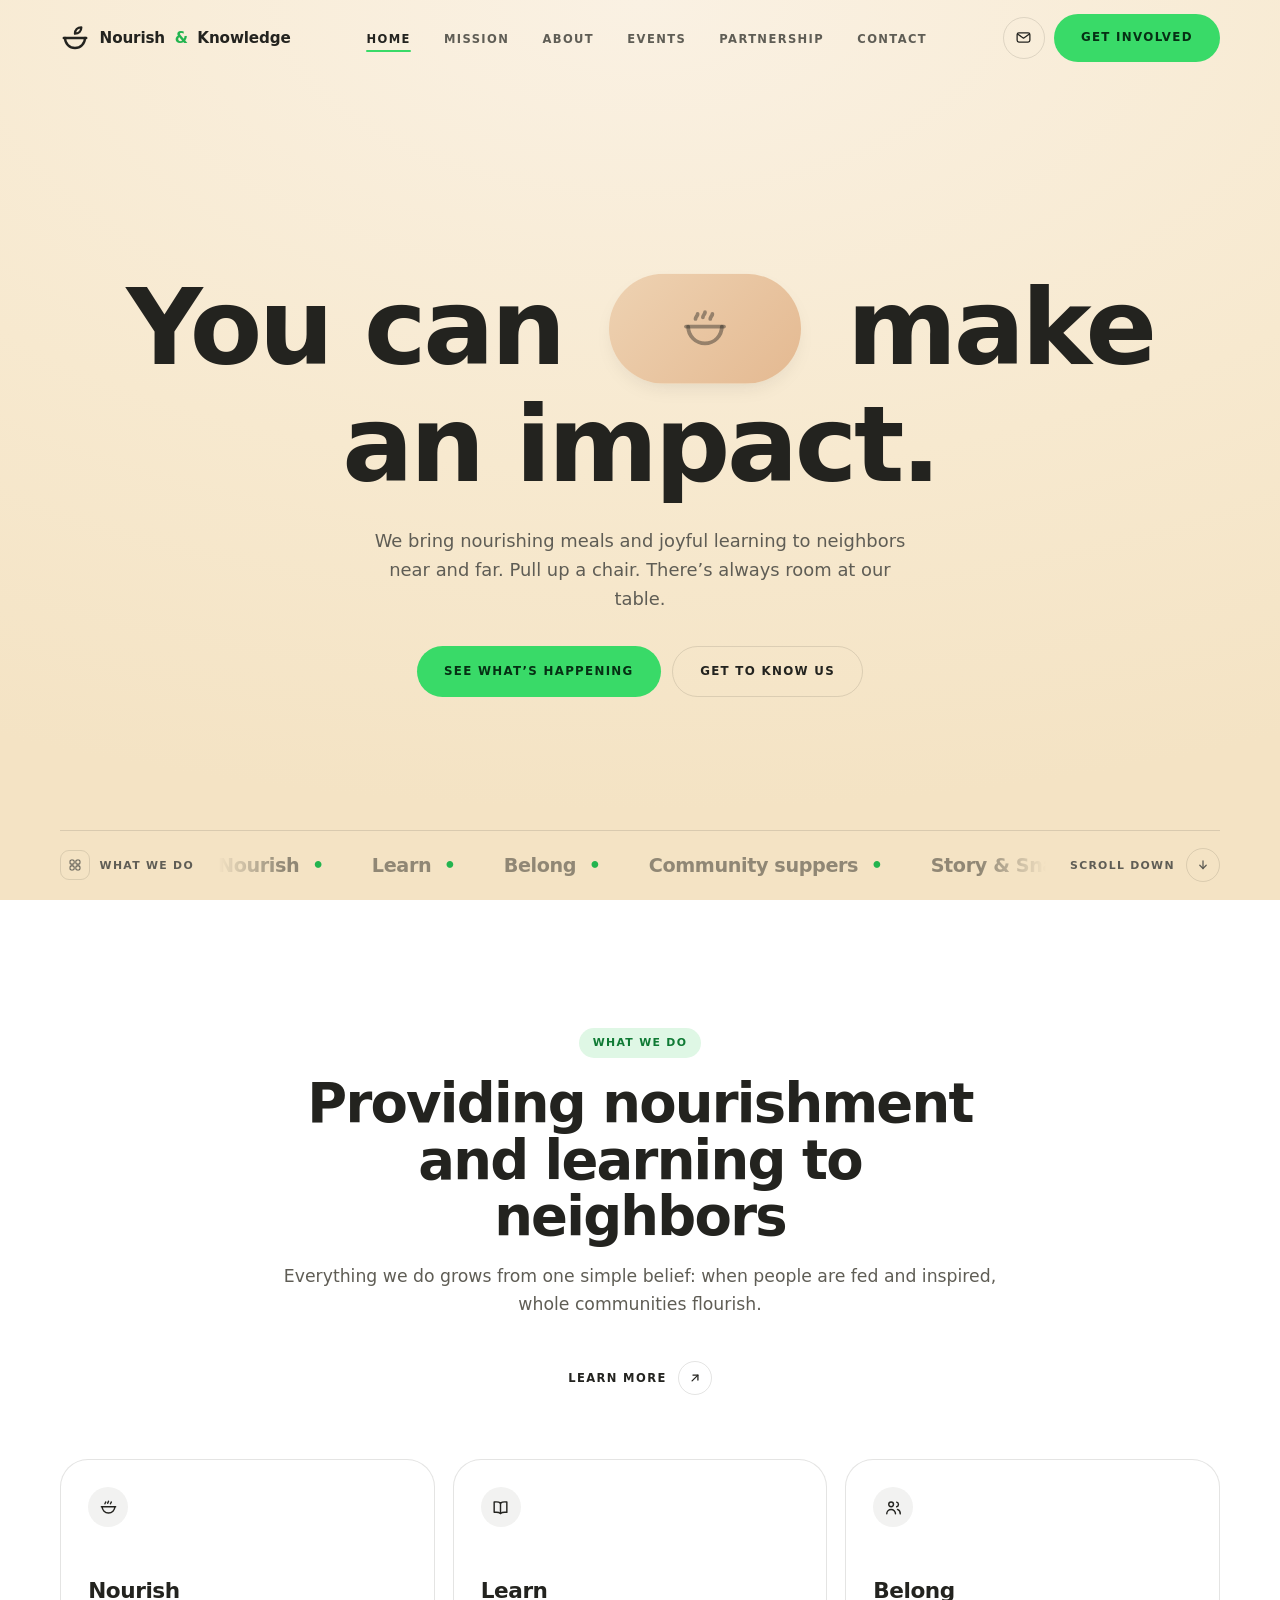
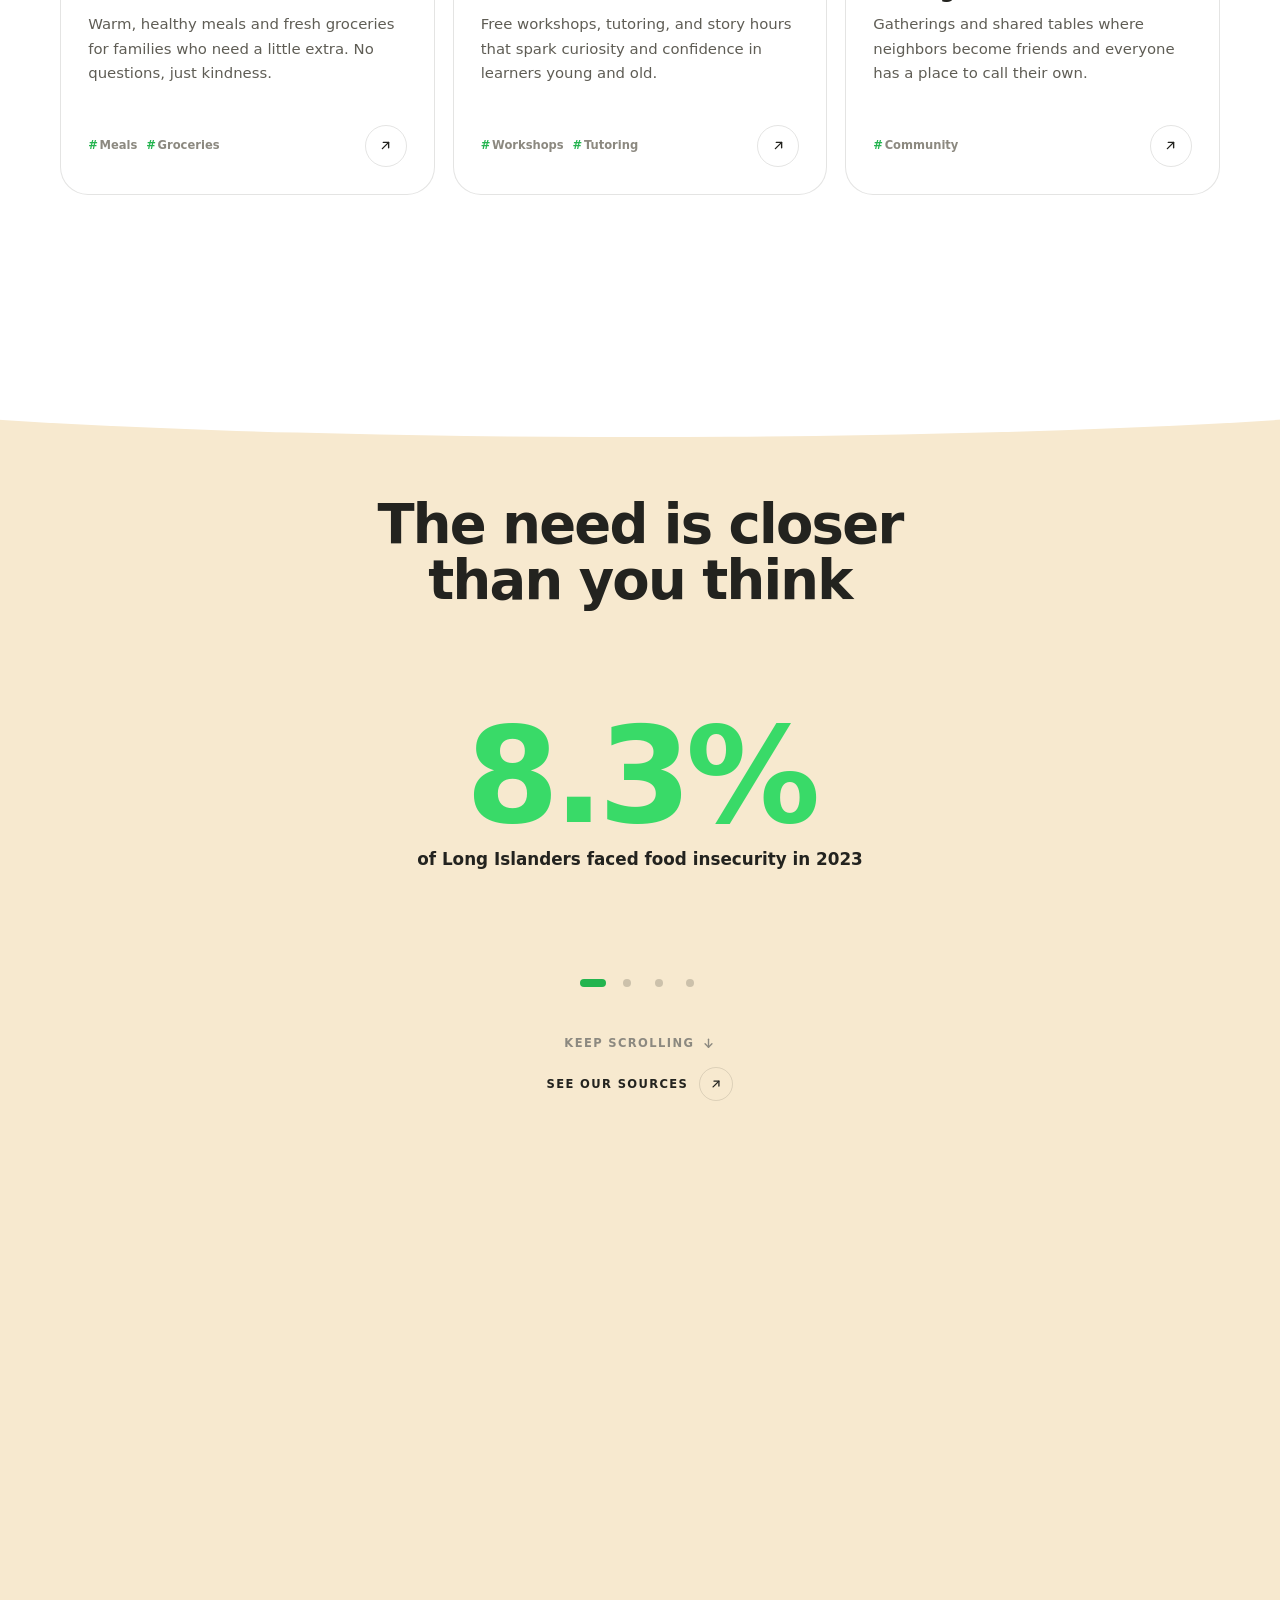
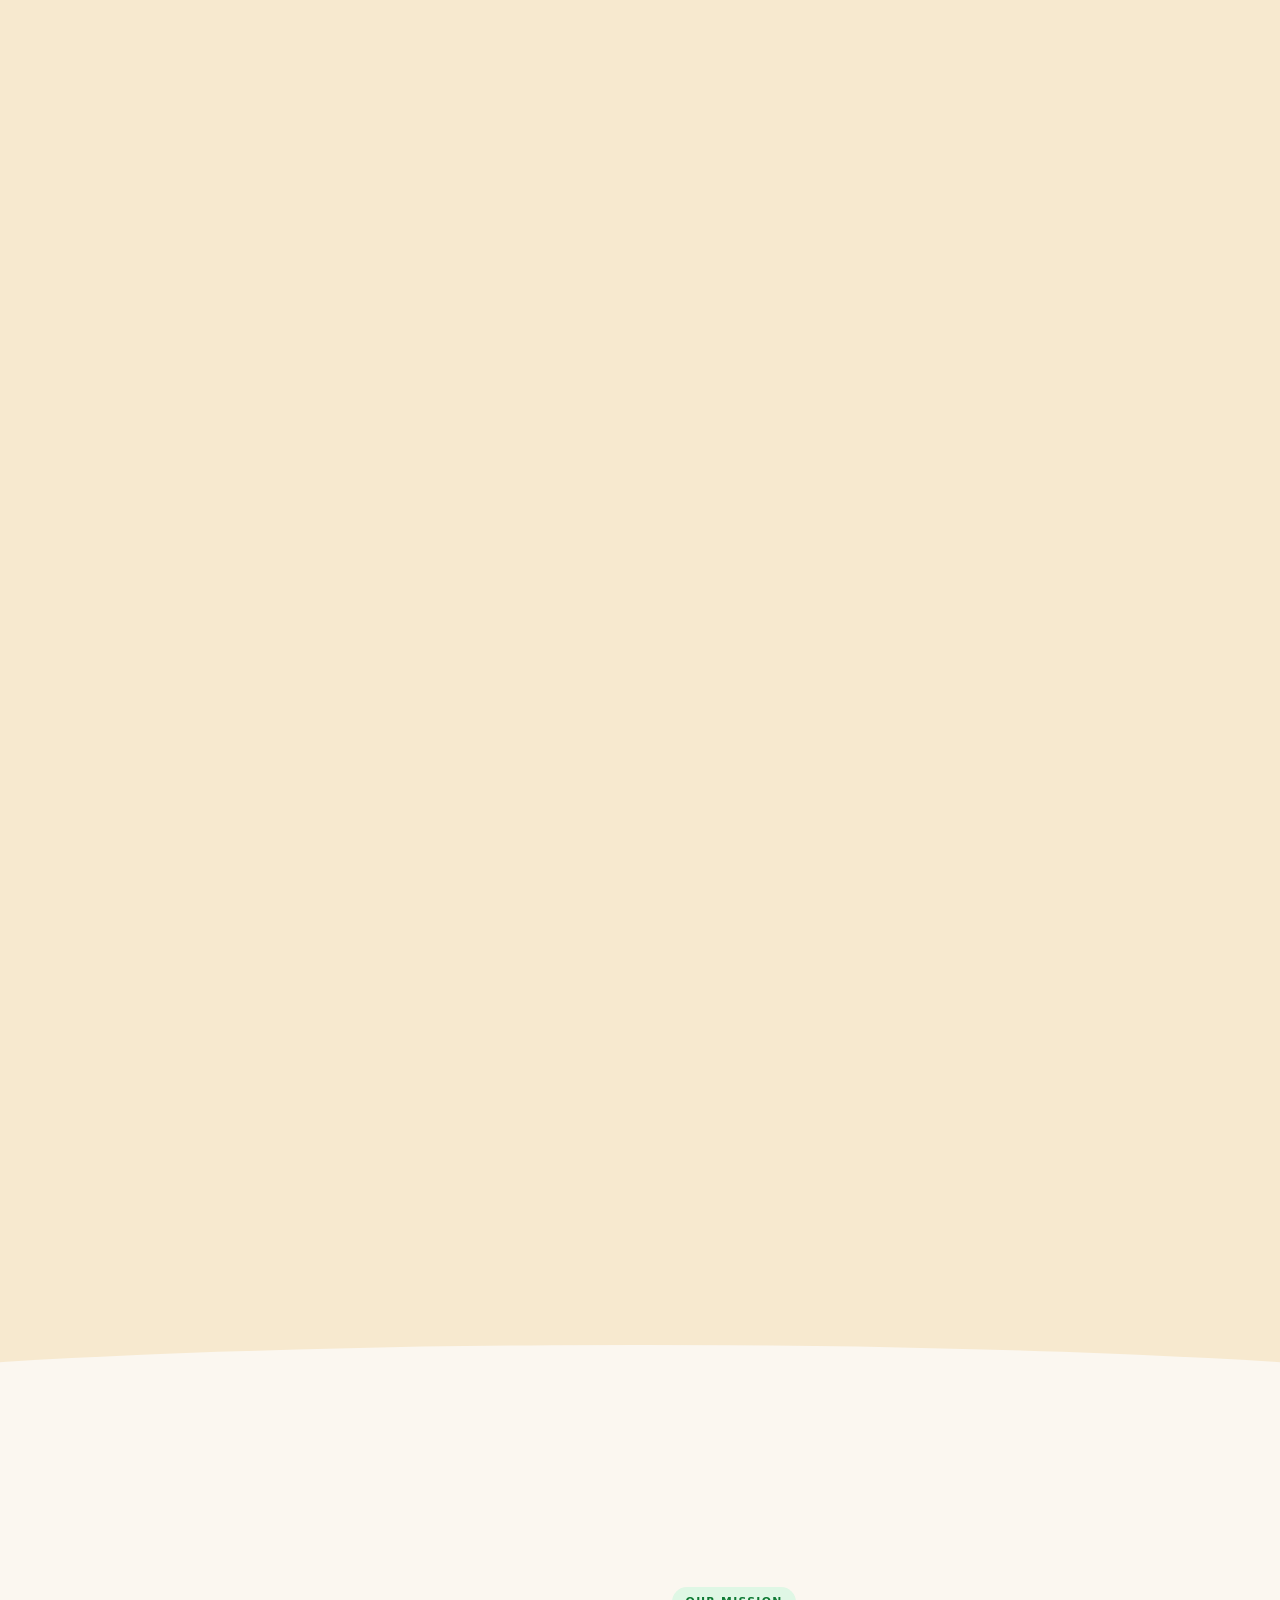
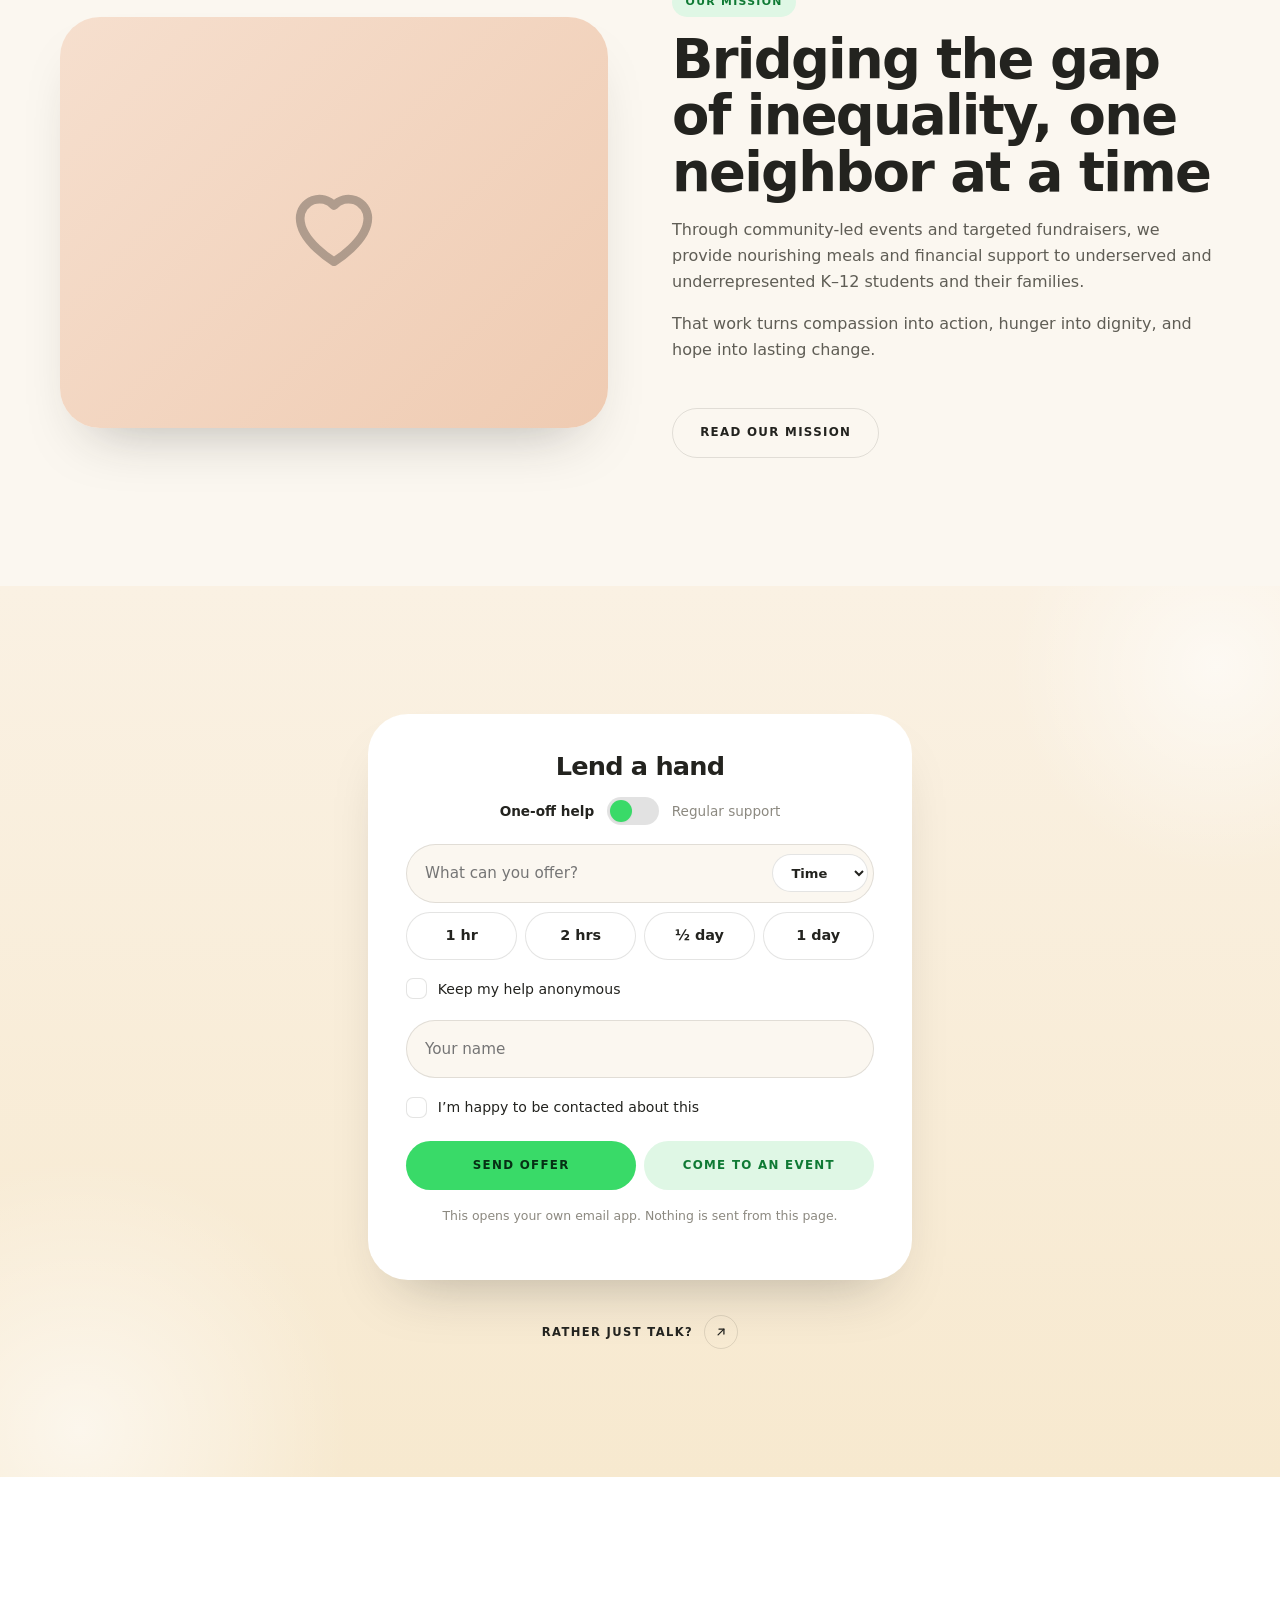
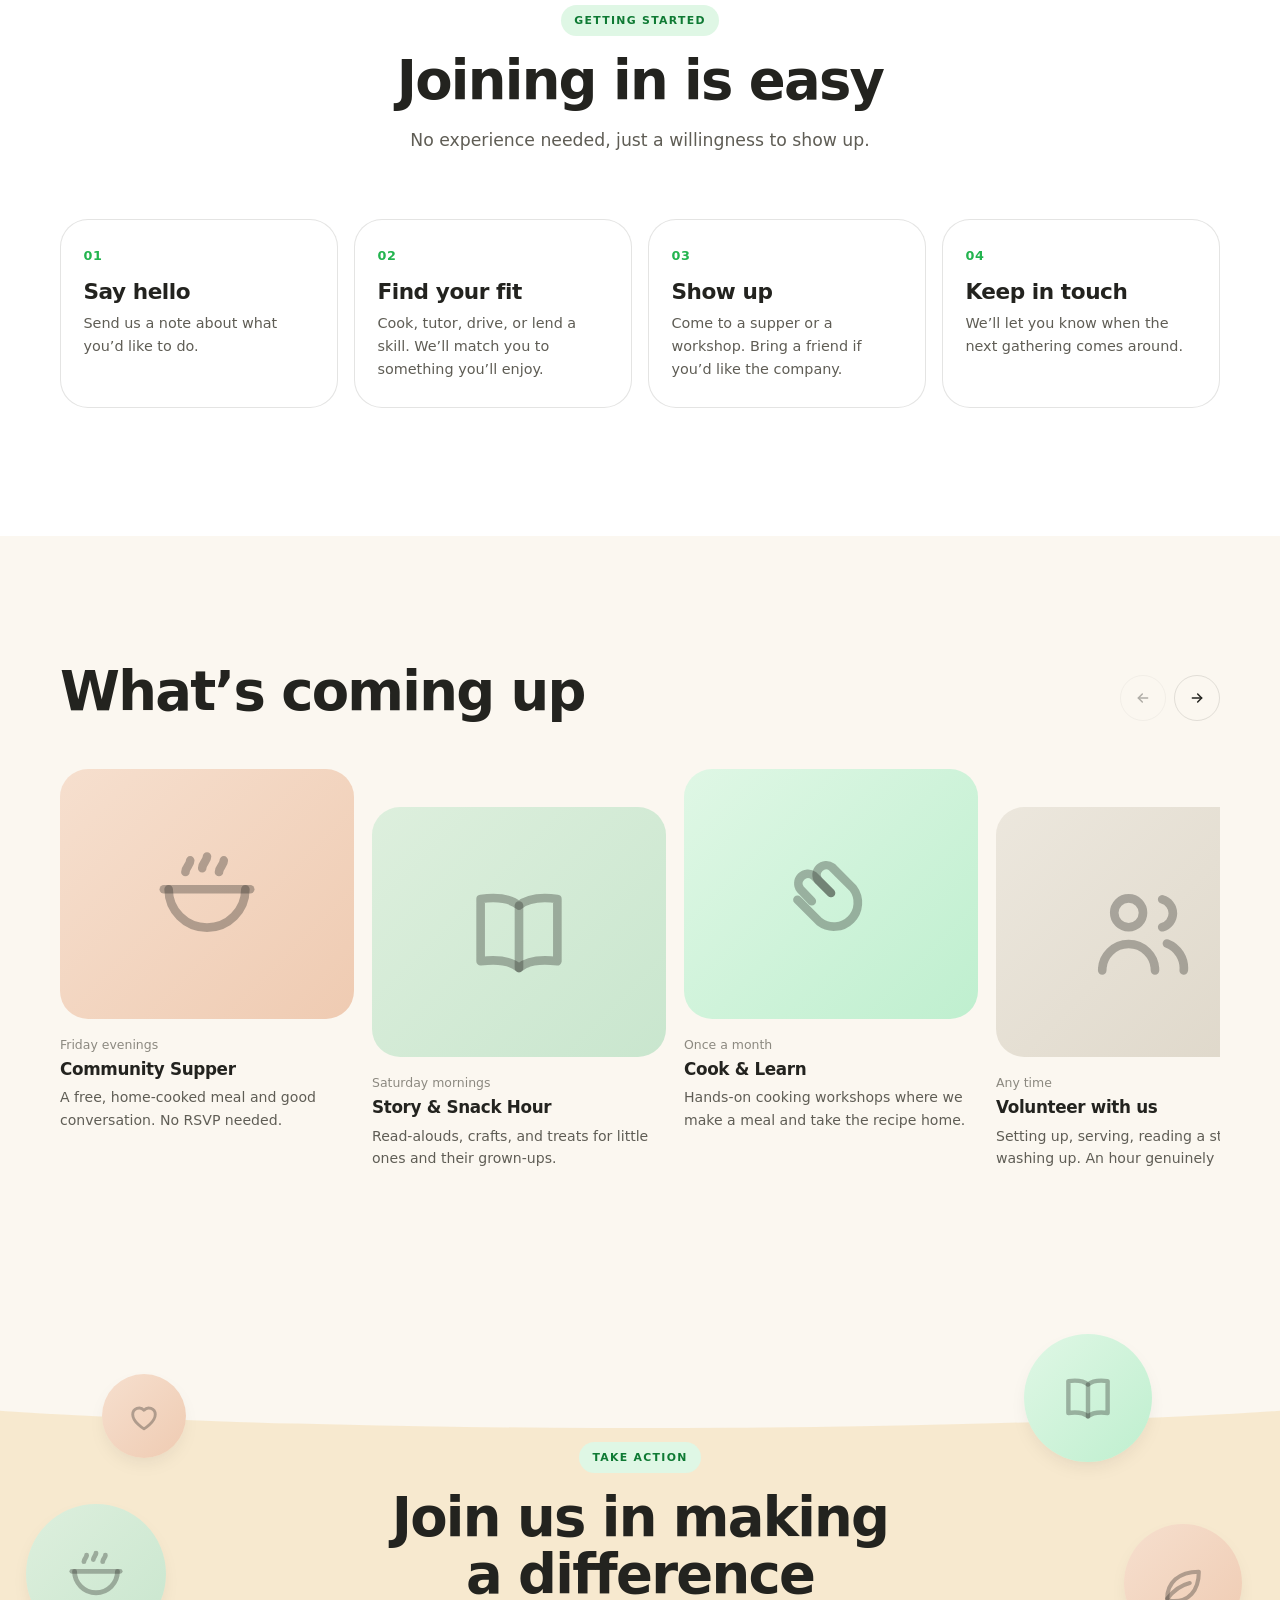
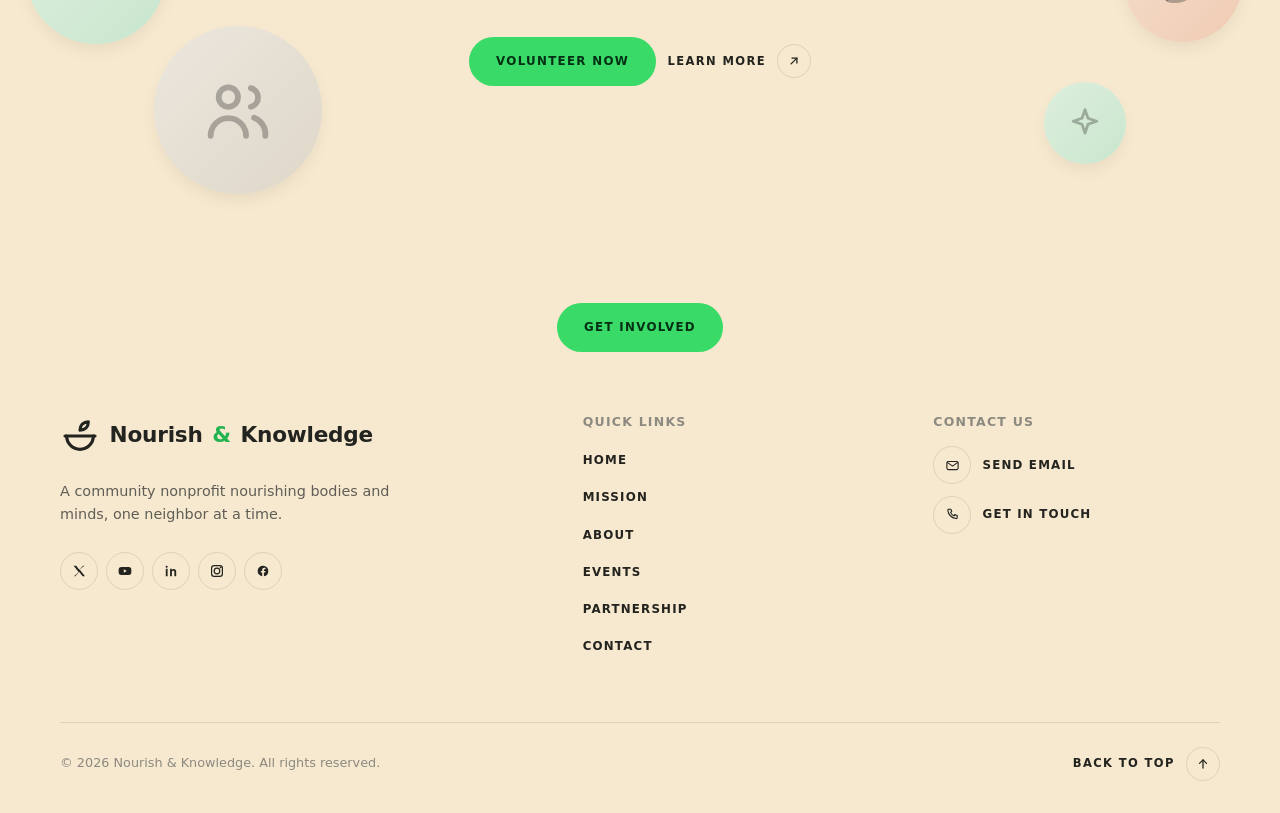
==== commit db67ca4d: "Drive the impact statistics by scroll, and drop the grey eyebrow pills The statistics rotated on a 3" ====
--- a/index.html
+++ b/index.html
@@ -108,40 +108,49 @@
 
     <section class="strip impact">
       <div class="arc arc--top arc--paper" aria-hidden="true"></div>
-      <div class="container">
-        <div class="section-head center" data-reveal>
-          <span class="eyebrow eyebrow--plain">Why it matters</span>
+      <div class="impact-track">
+       <div class="impact-stage">
+        <div class="container">
+        <div class="section-head center">
           <h2>The need is closer<br>than you think</h2>
         </div>
 
-        <div class="impact-figure" role="tablist" aria-label="Food insecurity statistics">
-            <div class="impact-item" role="tabpanel" aria-hidden="true">
+        <div class="impact-figure">
+            <div class="impact-item" id="impact-panel-1" role="tabpanel"
+                 aria-labelledby="impact-tab-1" aria-hidden="true">
               <span class="impact-num" data-count="8.3" data-decimals="1"
                     data-prefix="" data-suffix="%">0</span>
               <span class="impact-label">of Long Islanders faced food insecurity in 2023</span>
             </div>
-            <div class="impact-item" role="tabpanel" aria-hidden="true">
+            <div class="impact-item" id="impact-panel-2" role="tabpanel"
+                 aria-labelledby="impact-tab-2" aria-hidden="true">
               <span class="impact-num" data-count="71500" data-decimals="0"
                     data-prefix="" data-suffix="">0</span>
               <span class="impact-label">children on Long Island face food insecurity</span>
             </div>
-            <div class="impact-item" role="tabpanel" aria-hidden="true">
+            <div class="impact-item" id="impact-panel-3" role="tabpanel"
+                 aria-labelledby="impact-tab-3" aria-hidden="true">
               <span class="impact-num" data-count="2.2" data-decimals="1"
                     data-prefix="" data-suffix="M">0</span>
               <span class="impact-label">New Yorkers experience food insecurity</span>
             </div>
-            <div class="impact-item" role="tabpanel" aria-hidden="true">
+            <div class="impact-item" id="impact-panel-4" role="tabpanel"
+                 aria-labelledby="impact-tab-4" aria-hidden="true">
               <span class="impact-num" data-count="2.83" data-decimals="2"
                     data-prefix="" data-suffix="B">0</span>
               <span class="impact-label">people worldwide cannot afford a healthy diet</span>
             </div>
         </div>
-        <div class="impact-dots"><button type="button" role="tab" aria-selected="false" aria-label="Statistic 1"></button><button type="button" role="tab" aria-selected="false" aria-label="Statistic 2"></button><button type="button" role="tab" aria-selected="false" aria-label="Statistic 3"></button><button type="button" role="tab" aria-selected="false" aria-label="Statistic 4"></button></div>
-
-        <p class="lead" style="text-align:center;margin-top:2rem" data-reveal>
+        <div class="impact-dots" role="tablist" aria-label="Food insecurity statistics"><button id="impact-tab-1" type="button" role="tab" aria-controls="impact-panel-1" aria-selected="false" aria-label="Statistic 1"></button><button id="impact-tab-2" type="button" role="tab" aria-controls="impact-panel-2" aria-selected="false" aria-label="Statistic 2"></button><button id="impact-tab-3" type="button" role="tab" aria-controls="impact-panel-3" aria-selected="false" aria-label="Statistic 3"></button><button id="impact-tab-4" type="button" role="tab" aria-controls="impact-panel-4" aria-selected="false" aria-label="Statistic 4"></button></div>
+
+        <p class="impact-foot">
+          <span class="impact-cue" aria-hidden="true">Keep scrolling
+            <svg viewBox="0 0 24 24" fill="none" stroke="currentColor" stroke-width="2.2" stroke-linecap="round" stroke-linejoin="round"><path d="M12 5v13"/><path d="M6.5 12.5L12 18l5.5-5.5"/></svg></span>
           <a class="link-arrow" href="mission.html#references">See our sources
             <span class="circle"><svg viewBox="0 0 24 24" fill="none" stroke="currentColor" stroke-width="2.2" stroke-linecap="round" stroke-linejoin="round" aria-hidden="true"><path d="M7 17L17 7"/><path d="M8.5 7H17v8.5"/></svg></span></a>
         </p>
+        </div>
+       </div>
       </div>
       <div class="arc arc--bottom arc--cream" aria-hidden="true"></div>
     </section>
@@ -258,7 +267,6 @@
       <div class="container">
         <div class="rail-head">
           <div class="section-head" data-reveal>
-            <span class="eyebrow eyebrow--plain">On the calendar</span>
             <h2>What&rsquo;s coming up</h2>
           </div>
           <div class="rail-nav" data-reveal>
--- a/css/style.css
+++ b/css/style.css
@@ -398,7 +398,6 @@
   text-transform: uppercase;
   margin-bottom: 1.1rem;
 }
-.eyebrow--plain { background: rgba(35, 35, 31, .06); color: var(--ink-soft); }
 
 /* Section scaffolding ---------------------------------------------------- */
 
@@ -707,15 +706,38 @@
 
 /* Impact counter --------------------------------------------------------- */
 
+/* The section pins to the viewport and each screen of scroll swaps the
+   statistic, so the reader sets the pace. `overflow: clip` rather than
+   `hidden`: hidden would make this a scroll container and the sticky stage
+   inside would never stick. */
+
 .impact {
   position: relative;
   background: var(--sand);
-  overflow: hidden;
+  overflow: clip;
+  padding-block: 0;
+}
+
+.impact-track {
+  --steps: 4;
+  --step-scroll: 68vh;
+  position: relative;
+  height: calc(100vh + (var(--steps) - 1) * var(--step-scroll));
+}
+
+.impact-stage {
+  position: sticky;
+  top: 0;
+  min-height: 100vh;
+  min-height: 100svh;
+  display: grid;
+  align-content: center;
+  padding-block: calc(var(--nav-h) + clamp(1.5rem, 4vw, 3rem)) clamp(2.5rem, 6vw, 4.5rem);
 }
 
 .impact-figure {
   position: relative;
-  min-height: clamp(9.5rem, 18vw, 15rem);
+  min-height: clamp(11rem, 22vw, 17rem);
   margin-top: clamp(1.5rem, 4vw, 3rem);
 }
 
@@ -785,6 +807,61 @@
 }
 .impact-dots button:hover::before { background: rgba(35, 35, 31, .38); }
 .impact-dots button.is-active::before { background: var(--green-deep); width: 26px; }
+
+.impact-foot {
+  display: flex;
+  flex-direction: column;
+  align-items: center;
+  gap: .9rem;
+  margin: clamp(1.5rem, 3vw, 2.25rem) 0 0;
+  text-align: center;
+}
+
+/* The cue only makes sense while there is still track left to scroll. */
+.impact-cue {
+  display: inline-flex;
+  align-items: center;
+  gap: .4rem;
+  font-size: .72rem;
+  font-weight: 700;
+  letter-spacing: .12em;
+  text-transform: uppercase;
+  color: var(--ink-mute);
+  transition: opacity .4s var(--ease);
+}
+.impact-cue svg {
+  width: 15px;
+  height: 15px;
+  animation: cue-nudge 1.9s var(--ease) infinite;
+}
+.impact-track.is-final .impact-cue { opacity: 0; }
+
+@keyframes cue-nudge {
+  0%, 100% { translate: 0 -2px; }
+  50%      { translate: 0 3px; }
+}
+
+/* Without JS the panels never get switched, so show them as a plain list
+   rather than a tall empty pinned section. */
+.no-js .impact-track { height: auto; }
+.no-js .impact-stage { position: static; min-height: 0; }
+.no-js .impact-figure {
+  min-height: 0;
+  display: grid;
+  gap: clamp(2rem, 5vw, 3.5rem);
+}
+.no-js .impact-item {
+  position: static;
+  opacity: 1;
+  translate: none;
+  pointer-events: auto;
+}
+.no-js .impact-dots,
+.no-js .impact-cue { display: none; }
+
+@media (prefers-reduced-motion: reduce) {
+  .impact-cue svg { animation: none; }
+}
 
 /* Split ------------------------------------------------------------------ */
 
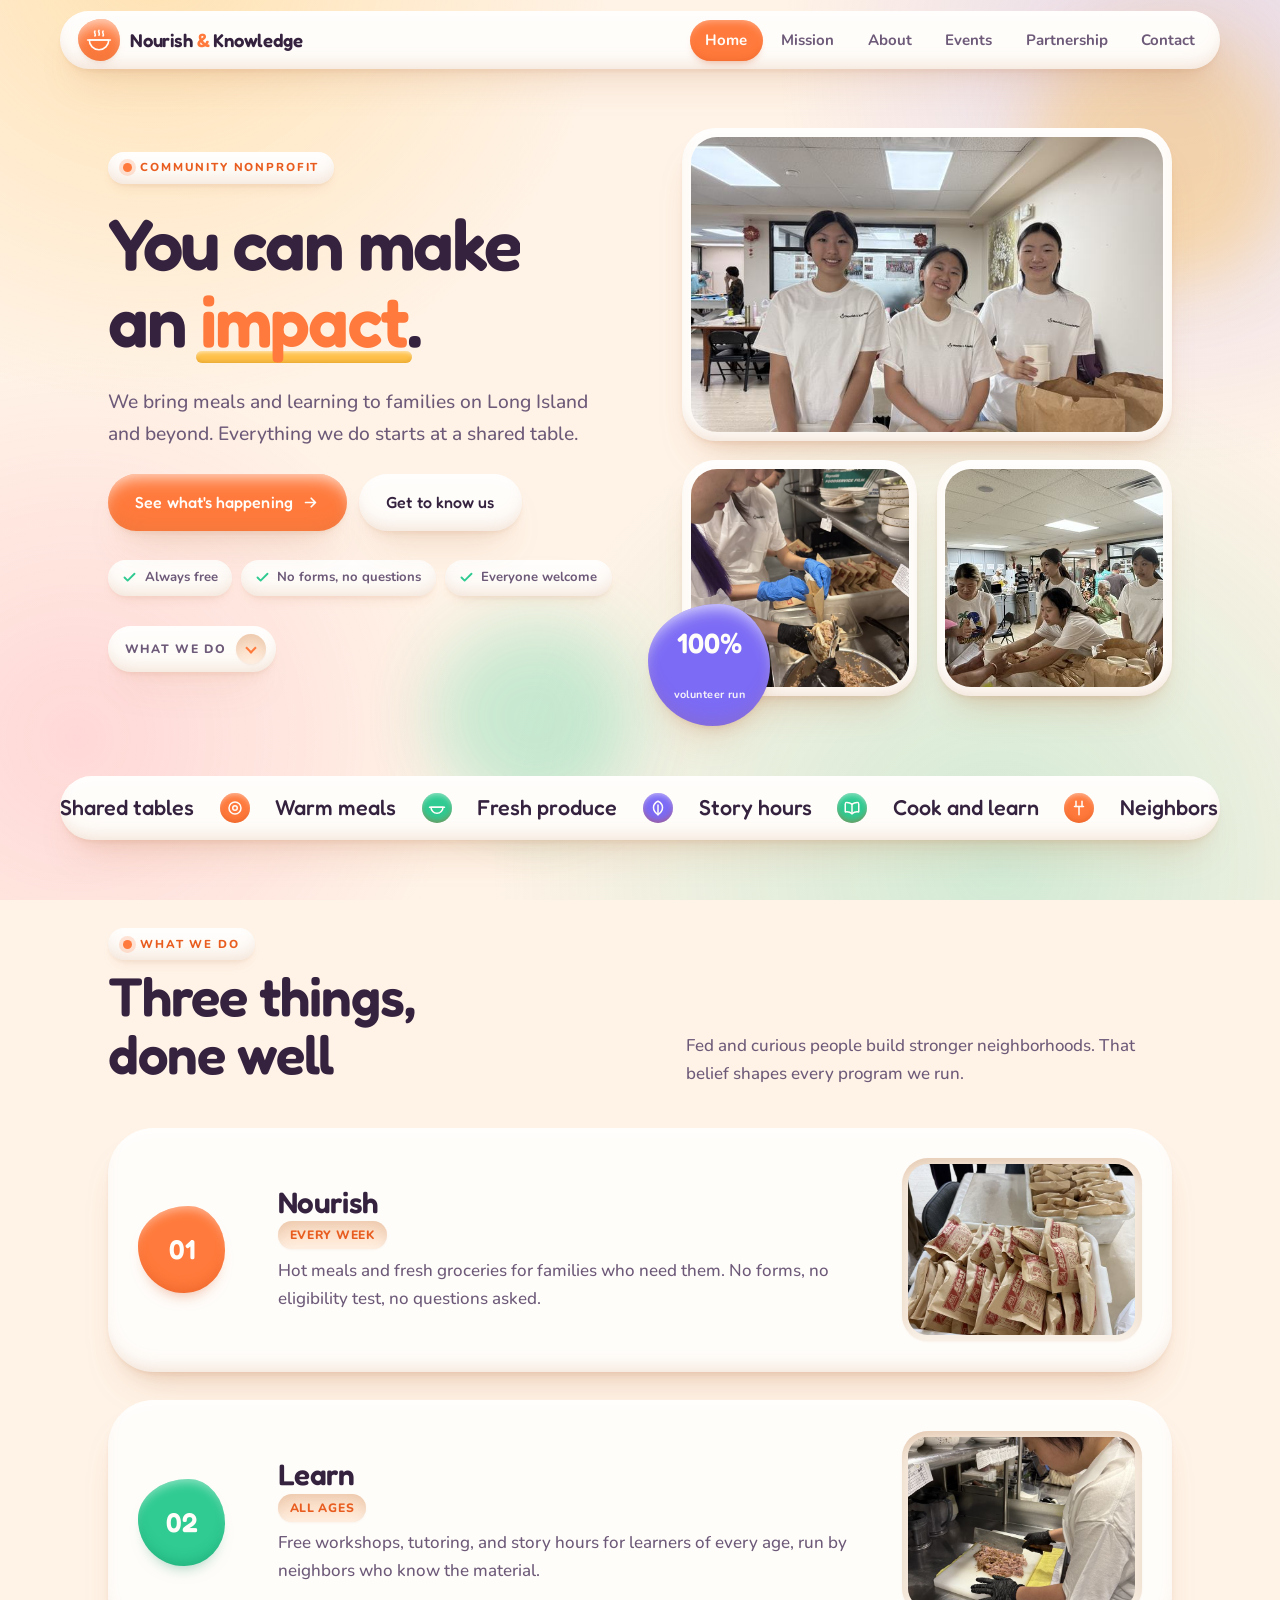
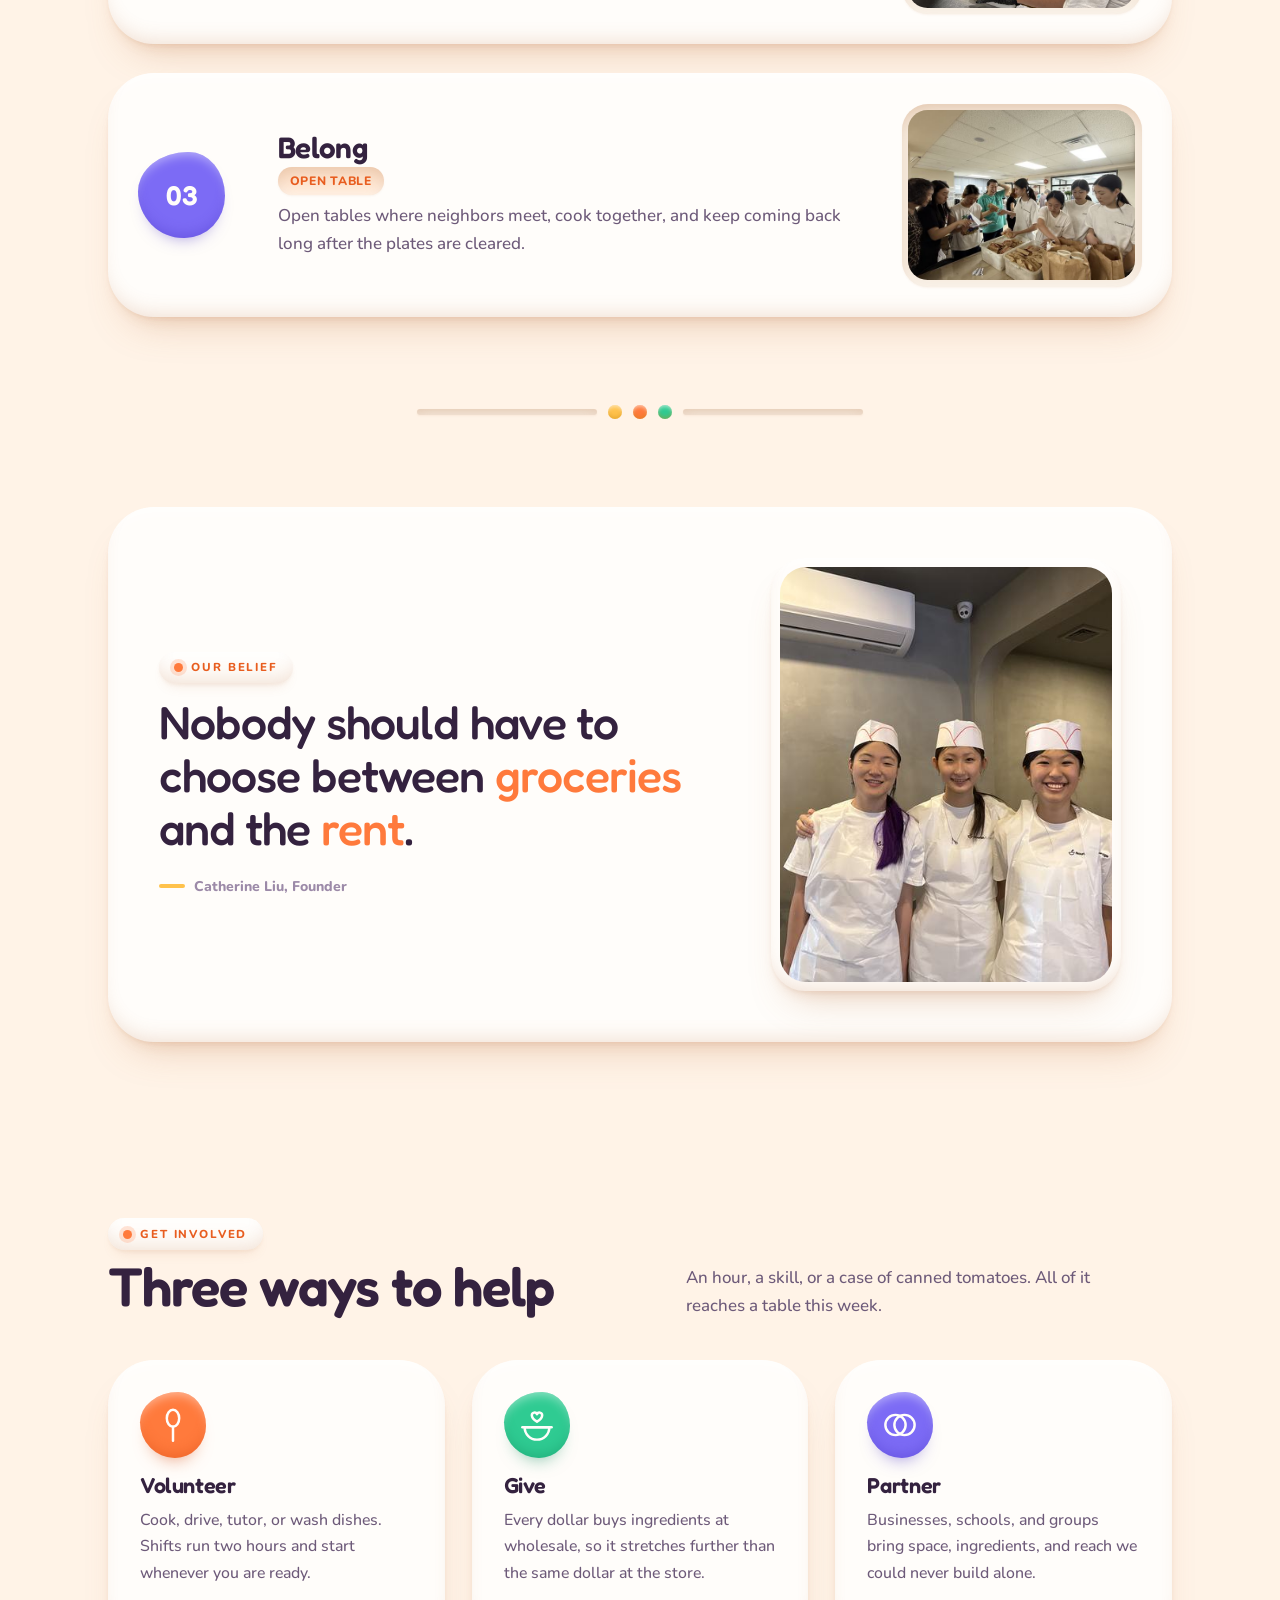
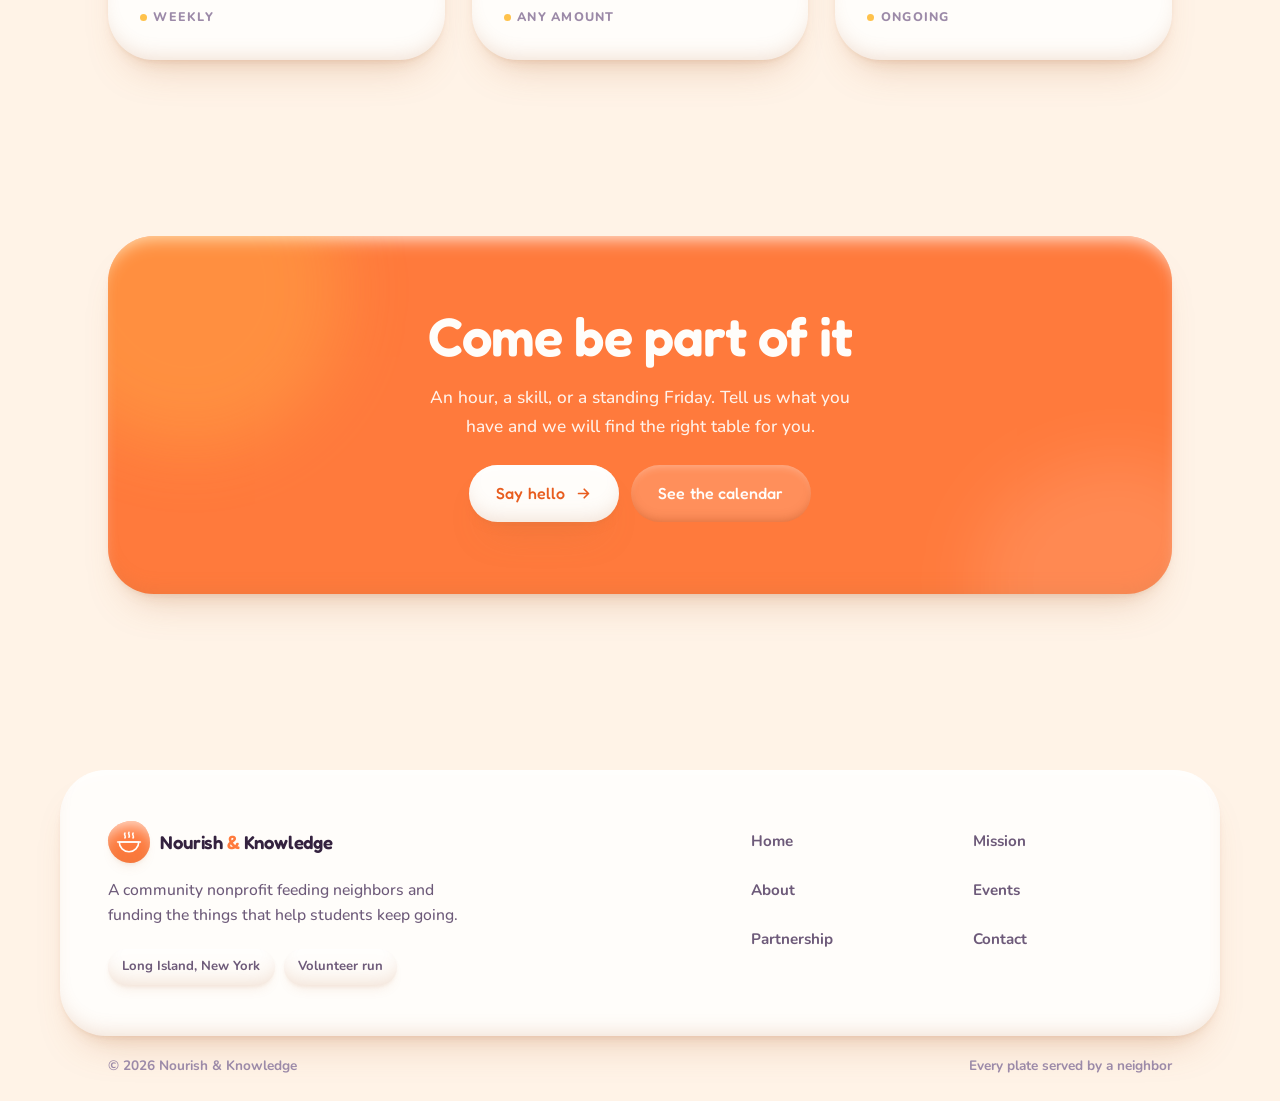
==== commit 58579fb2: "Replace the flat theme with claymorphism and real program photos Rebuild the visual system around so" ====
--- a/index.html
+++ b/index.html
@@ -1,362 +1,330 @@
 <!DOCTYPE html>
-<html lang="en" class="no-js" id="top">
+<html lang="en">
 <head>
   <meta charset="UTF-8">
-  <meta name="viewport" content="width=device-width, initial-scale=1">
-  <meta name="description" content="Nourish and Knowledge is a community nonprofit bringing nourishing meals and joyful learning to K-12 students and families on Long Island and beyond.">
-  <meta name="theme-color" content="#F7E9CF">
+  <meta name="viewport" content="width=device-width, initial-scale=1.0">
   <title>Nourish &amp; Knowledge</title>
-
-  <link rel="preload" href="fonts/Figtree-var.woff2" as="font" type="font/woff2" crossorigin>
-  <link rel="preload" href="fonts/Inter-var.woff2" as="font" type="font/woff2" crossorigin>
+  <meta name="description" content="A community nonprofit bringing meals and learning to families on Long Island and beyond.">
+  <meta name="theme-color" content="#fff3e7">
+  <link rel="icon" href="data:image/svg+xml,%3Csvg xmlns='http://www.w3.org/2000/svg' viewBox='0 0 32 32'%3E%3Crect width='32' height='32' rx='9' fill='%23ff7a3c'/%3E%3Cg fill='none' stroke='%23fffdfa' stroke-width='2.4' stroke-linecap='round' stroke-linejoin='round'%3E%3Cpath d='M6 17a10 10 0 0 0 20 0Z'/%3E%3Cpath d='M4 17h24'/%3E%3Cpath d='M12 13c1.6-1.6-1.6-3.2 0-4.8M16 12.4c1.6-1.6-1.6-3.2 0-4.8M20 13c1.6-1.6-1.6-3.2 0-4.8'/%3E%3C/g%3E%3C/svg%3E">
+  <link rel="preconnect" href="https://fonts.googleapis.com">
+  <link rel="preconnect" href="https://fonts.gstatic.com" crossorigin>
   <link rel="stylesheet" href="css/style.css">
-  <link rel="icon" href="data:image/svg+xml,%3Csvg xmlns='http://www.w3.org/2000/svg' viewBox='0 0 32 32'%3E%3Crect width='32' height='32' rx='9' fill='%2339DA68'/%3E%3Cg fill='none' stroke='%23063014' stroke-width='2.2' stroke-linecap='round'%3E%3Cpath d='M7 16h18'/%3E%3Cpath d='M8 16a8 8 0 0 0 16 0'/%3E%3Cpath d='M16 12c0-3 2-5 5-5 0 3-2 5-5 5Z'/%3E%3C/g%3E%3C/svg%3E">
 </head>
 <body>
 
   <a class="skip-link" href="#main">Skip to content</a>
-  <div class="scroll-progress" aria-hidden="true"></div>
-
-  <nav class="site-nav" aria-label="Main">
-    <div class="container">
-      <a class="brand" href="index.html">
-        <span class="brand-mark" aria-hidden="true"><svg viewBox="0 0 24 24" fill="none" stroke="currentColor" stroke-width="1.9" stroke-linecap="round" stroke-linejoin="round" aria-hidden="true"><path d="M3 12h18"/><path d="M4 12a8 8 0 0 0 16 0"/><path d="M12 8.5c0-3 2-5 5-5 0 3-2 5-5 5Z"/></svg></span>
-        Nourish <span class="brand-amp">&amp;</span> Knowledge
+
+  <header class="site-head">
+    <div class="head-inner">
+      <a class="logo" href="index.html">
+        <span class="logo-mark" aria-hidden="true">
+          <svg viewBox="0 0 32 32" fill="none" stroke="currentColor" stroke-width="2" stroke-linecap="round" stroke-linejoin="round"><path d="M4 16a12 12 0 0 0 24 0Z"/><path d="M2 16h28"/><path d="M11 11c2-2-2-4 0-6M16 10c2-2-2-4 0-6M21 11c2-2-2-4 0-6"/></svg>
+        </span>
+        <span class="logo-text">Nourish <em>&amp;</em> Knowledge</span>
       </a>
-
-      <div class="nav-panel" id="nav-panel">
-        <ul class="nav-menu"><li><a href="index.html">Home</a></li><li><a href="mission.html">Mission</a></li><li><a href="about.html">About</a></li><li><a href="events.html">Events</a></li><li><a href="partnership.html">Partnership</a></li><li><a href="contact.html">Contact</a></li></ul>
-        <a class="btn btn-primary drawer-cta" href="contact.html">Get involved</a>
-      </div>
-
-      <div class="nav-actions">
-        <a class="icon-btn" href="mailto:catherineqqliu15@gmail.com" aria-label="Email us"><svg viewBox="0 0 24 24" fill="none" stroke="currentColor" stroke-width="1.8" stroke-linecap="round" stroke-linejoin="round" aria-hidden="true"><rect x="3" y="5.5" width="18" height="13" rx="2.5"/><path d="M3.6 7l8.4 6 8.4-6"/></svg></a>
-        <a class="btn btn-primary nav-cta" href="contact.html">Get involved</a>
-        <button class="icon-btn nav-toggle" type="button" aria-expanded="false"
-                aria-controls="nav-panel" aria-label="Open menu">
-          <span class="bar" aria-hidden="true"></span>
-          <span class="bar" aria-hidden="true"></span>
-          <span class="bar" aria-hidden="true"></span>
-        </button>
-      </div>
-    </div>
-  </nav>
+      <nav class="site-nav" id="primary-nav" aria-label="Primary">
+        <ul>
+          <li><a href="index.html">Home</a></li>
+          <li><a href="mission.html">Mission</a></li>
+          <li><a href="about.html">About</a></li>
+          <li><a href="events.html">Events</a></li>
+          <li><a href="partnership.html">Partnership</a></li>
+          <li><a href="contact.html">Contact</a></li>
+        </ul>
+      </nav>
+      <button class="nav-toggle" type="button" aria-label="Toggle menu" aria-expanded="false" aria-controls="primary-nav">
+        <span></span><span></span><span></span>
+      </button>
+    </div>
+    <span class="progress" aria-hidden="true"></span>
+  </header>
 
   <main id="main">
+
     <section class="hero">
-      <div class="container hero-inner">
-        <h1 data-reveal>You can
-          <span class="hero-pill"><span class="ph ph--clay"><svg viewBox="0 0 24 24" fill="none" stroke="currentColor" stroke-width="1.8" stroke-linecap="round" stroke-linejoin="round" aria-hidden="true"><path d="M3 11h18"/><path d="M4 11a8 8 0 0 0 16 0"/><path d="M8.5 5c0 1-1 1.4-1 2.4M12 4.2c0 1-1 1.4-1 2.4M15.5 5c0 1-1 1.4-1 2.4"/></svg></span></span> make<br>an impact.</h1>
-        <p class="hero-lead" data-reveal>We bring nourishing meals and joyful learning to
-          neighbors near and far. Pull up a chair. There&rsquo;s always room at our table.</p>
-        <div class="hero-actions" data-reveal>
-          <a class="btn btn-primary" href="events.html">See what&rsquo;s happening</a>
-          <a class="btn btn-ghost" href="about.html">Get to know us</a>
-        </div>
-
-        <div class="hero-strip">
-          <span class="strip-tag"><span class="sq"><svg viewBox="0 0 24 24" fill="none" stroke="currentColor" stroke-width="1.8" stroke-linecap="round" stroke-linejoin="round" aria-hidden="true"><rect x="3.5" y="3.5" width="7" height="7" rx="2"/><rect x="13.5" y="3.5" width="7" height="7" rx="2"/><rect x="3.5" y="13.5" width="7" height="7" rx="2"/><rect x="13.5" y="13.5" width="7" height="7" rx="2"/></svg></span> What we do</span>
-          <div class="marquee" aria-hidden="true">
-            <div class="marquee-track"><span>Nourish</span><span>Learn</span><span>Belong</span><span>Community suppers</span><span>Story &amp; Snack Hour</span><span>Cook &amp; Learn</span><span>Nourish</span><span>Learn</span><span>Belong</span><span>Community suppers</span><span>Story &amp; Snack Hour</span><span>Cook &amp; Learn</span></div>
-          </div>
-          <a class="scroll-cue" href="#what-we-do">Scroll down <span class="circle"><svg viewBox="0 0 24 24" fill="none" stroke="currentColor" stroke-width="2.2" stroke-linecap="round" stroke-linejoin="round" aria-hidden="true"><path d="M12 5v13"/><path d="M6.5 12.5L12 18l5.5-5.5"/></svg></span></a>
-        </div>
-      </div>
-    </section>
-
-    <section class="strip strip--paper" id="what-we-do">
-      <div class="container">
-        <div class="section-head center" data-reveal>
-          <span class="eyebrow">What we do</span>
-          <h2>Providing nourishment<br>and learning to neighbors</h2>
-          <p class="lead">Everything we do grows from one simple belief: when people are
-            fed and inspired, whole communities flourish.</p>
-          <a class="link-arrow" href="mission.html">Learn more <span class="circle"><svg viewBox="0 0 24 24" fill="none" stroke="currentColor" stroke-width="2.2" stroke-linecap="round" stroke-linejoin="round" aria-hidden="true"><path d="M7 17L17 7"/><path d="M8.5 7H17v8.5"/></svg></span></a>
-        </div>
-
-        <div class="grid-3" data-stagger="0.1">
-          <a class="card" href="events.html" data-reveal>
-            <span class="icon"><svg viewBox="0 0 24 24" fill="none" stroke="currentColor" stroke-width="1.8" stroke-linecap="round" stroke-linejoin="round" aria-hidden="true"><path d="M3 11h18"/><path d="M4 11a8 8 0 0 0 16 0"/><path d="M8.5 5c0 1-1 1.4-1 2.4M12 4.2c0 1-1 1.4-1 2.4M15.5 5c0 1-1 1.4-1 2.4"/></svg></span>
+      <span class="blob blob-1" aria-hidden="true"></span>
+      <span class="blob blob-2" aria-hidden="true"></span>
+
+      <div class="hero-copy">
+        <p class="eyebrow">Community nonprofit</p>
+        <h1>
+          <span class="line"><span>You can make</span></span>
+          <span class="line"><span>an <em>impact</em>.</span></span>
+        </h1>
+        <p class="hero-sub">We bring meals and learning to families on Long Island
+          and beyond. Everything we do starts at a shared table.</p>
+        <div class="actions">
+          <a class="btn btn-primary" href="events.html">
+            See what's happening
+            <svg viewBox="0 0 24 24" fill="none" stroke="currentColor" stroke-width="2.4" stroke-linecap="round" stroke-linejoin="round" aria-hidden="true"><path d="M5 12h14M13 6l6 6-6 6"/></svg>
+          </a>
+          <a class="btn btn-secondary" href="about.html">
+            Get to know us
+          </a>
+        </div>
+        <div class="chips">
+          <span class="chip"><svg viewBox="0 0 24 24" fill="none" stroke="currentColor" stroke-width="3" stroke-linecap="round" stroke-linejoin="round" aria-hidden="true"><path d="M20 6L9 17l-5-5"/></svg>Always free</span>
+          <span class="chip"><svg viewBox="0 0 24 24" fill="none" stroke="currentColor" stroke-width="3" stroke-linecap="round" stroke-linejoin="round" aria-hidden="true"><path d="M20 6L9 17l-5-5"/></svg>No forms, no questions</span>
+          <span class="chip"><svg viewBox="0 0 24 24" fill="none" stroke="currentColor" stroke-width="3" stroke-linecap="round" stroke-linejoin="round" aria-hidden="true"><path d="M20 6L9 17l-5-5"/></svg>Everyone welcome</span>
+        </div>
+        <a class="scroll-cue" href="#work">
+          <span>What we do</span>
+          <i aria-hidden="true"></i>
+        </a>
+      </div>
+
+      <div class="hero-collage">
+        <figure class="photo">
+        <img src="img/crew-serving-1400.jpg"
+          srcset="img/crew-serving-700.jpg 700w, img/crew-serving-1400.jpg 1400w"
+          sizes="(max-width: 980px) 92vw, 46vw"
+          width="1400" height="1050" alt="Three Nourish &amp; Knowledge volunteers in branded t-shirts standing behind bins of packed meals, holding cups of soup." decoding="async">
+      </figure>
+        <figure class="photo">
+        <img src="img/kitchen-bagging-1400.jpg"
+          srcset="img/kitchen-bagging-700.jpg 700w, img/kitchen-bagging-1400.jpg 1400w"
+          sizes="(max-width: 980px) 45vw, 23vw"
+          width="1400" height="1867" alt="Volunteers in chef hats and aprons filling paper bags with hot food in a commercial kitchen." decoding="async">
+      </figure>
+        <figure class="photo">
+        <img src="img/handing-soup-1400.jpg"
+          srcset="img/handing-soup-700.jpg 700w, img/handing-soup-1400.jpg 1400w"
+          sizes="(max-width: 980px) 45vw, 23vw"
+          width="1400" height="788" alt="A volunteer passing a cup of soup across the serving table to a neighbour in a pink visor." decoding="async">
+      </figure>
+        <div class="hero-badge" aria-hidden="true">
+          <b>100%</b>
+          <span>volunteer run</span>
+        </div>
+      </div>
+    </section>
+
+    <div class="marquee-wrap">
+      <div class="marquee" aria-hidden="true">
+        <div class="marquee-track">
+          <div class="marquee-group">
+          <span>Shared tables</span>
+          <svg viewBox="0 0 24 24" fill="none" stroke="currentColor" stroke-width="2" stroke-linecap="round" stroke-linejoin="round"><circle cx="12" cy="12" r="8"/><circle cx="12" cy="12" r="3"/></svg>
+          <span>Warm meals</span>
+          <svg viewBox="0 0 24 24" fill="none" stroke="currentColor" stroke-width="2" stroke-linecap="round" stroke-linejoin="round"><path d="M4 11a8 8 0 0 0 16 0Z"/><path d="M2 11h20"/></svg>
+          <span>Fresh produce</span>
+          <svg viewBox="0 0 24 24" fill="none" stroke="currentColor" stroke-width="2" stroke-linecap="round" stroke-linejoin="round"><path d="M12 21C4 15 4 7 12 3c8 4 8 12 0 18Z"/><path d="M12 21V8"/></svg>
+          <span>Story hours</span>
+          <svg viewBox="0 0 24 24" fill="none" stroke="currentColor" stroke-width="2" stroke-linecap="round" stroke-linejoin="round"><path d="M12 7C9.5 4.8 6 4.2 3 4.7v12.6c3-.5 6.5.1 9 2.3 2.5-2.2 6-2.8 9-2.3V4.7c-3-.5-6.5.1-9 2.3Z"/><path d="M12 7v12.6"/></svg>
+          <span>Cook and learn</span>
+          <svg viewBox="0 0 24 24" fill="none" stroke="currentColor" stroke-width="2" stroke-linecap="round" stroke-linejoin="round"><path d="M12 21V10"/><path d="M8 3v7M16 3v7"/><path d="M6 10h12"/></svg>
+          <span>Neighbors</span>
+          <svg viewBox="0 0 24 24" fill="none" stroke="currentColor" stroke-width="2" stroke-linecap="round" stroke-linejoin="round"><circle cx="9" cy="12" r="6"/><circle cx="15" cy="12" r="6"/></svg>
+          </div>
+          <div class="marquee-group">
+          <span>Shared tables</span>
+          <svg viewBox="0 0 24 24" fill="none" stroke="currentColor" stroke-width="2" stroke-linecap="round" stroke-linejoin="round"><circle cx="12" cy="12" r="8"/><circle cx="12" cy="12" r="3"/></svg>
+          <span>Warm meals</span>
+          <svg viewBox="0 0 24 24" fill="none" stroke="currentColor" stroke-width="2" stroke-linecap="round" stroke-linejoin="round"><path d="M4 11a8 8 0 0 0 16 0Z"/><path d="M2 11h20"/></svg>
+          <span>Fresh produce</span>
+          <svg viewBox="0 0 24 24" fill="none" stroke="currentColor" stroke-width="2" stroke-linecap="round" stroke-linejoin="round"><path d="M12 21C4 15 4 7 12 3c8 4 8 12 0 18Z"/><path d="M12 21V8"/></svg>
+          <span>Story hours</span>
+          <svg viewBox="0 0 24 24" fill="none" stroke="currentColor" stroke-width="2" stroke-linecap="round" stroke-linejoin="round"><path d="M12 7C9.5 4.8 6 4.2 3 4.7v12.6c3-.5 6.5.1 9 2.3 2.5-2.2 6-2.8 9-2.3V4.7c-3-.5-6.5.1-9 2.3Z"/><path d="M12 7v12.6"/></svg>
+          <span>Cook and learn</span>
+          <svg viewBox="0 0 24 24" fill="none" stroke="currentColor" stroke-width="2" stroke-linecap="round" stroke-linejoin="round"><path d="M12 21V10"/><path d="M8 3v7M16 3v7"/><path d="M6 10h12"/></svg>
+          <span>Neighbors</span>
+          <svg viewBox="0 0 24 24" fill="none" stroke="currentColor" stroke-width="2" stroke-linecap="round" stroke-linejoin="round"><circle cx="9" cy="12" r="6"/><circle cx="15" cy="12" r="6"/></svg>
+          </div>
+        </div>
+      </div>
+    </div>
+
+    <section class="section" id="work">
+      <div class="section-head">
+        <div>
+          <p class="eyebrow">What we do</p>
+          <h2 class="mask">Three things, done well</h2>
+        </div>
+        <p class="lead">Fed and curious people build stronger neighborhoods. That
+          belief shapes every program we run.</p>
+      </div>
+
+      <div class="offer">
+        <article class="offer-row">
+          <span class="offer-num" aria-hidden="true">01</span>
+          <div class="offer-body">
             <h3>Nourish</h3>
-            <p>Warm, healthy meals and fresh groceries for families who need a little extra. No questions, just kindness.</p>
-            <span class="card-foot">
-              <span class="tags"><span class="tag">Meals</span><span class="tag">Groceries</span></span>
-              <span class="card-go"><svg viewBox="0 0 24 24" fill="none" stroke="currentColor" stroke-width="2.2" stroke-linecap="round" stroke-linejoin="round" aria-hidden="true"><path d="M7 17L17 7"/><path d="M8.5 7H17v8.5"/></svg></span>
-            </span>
+            <span class="offer-when">Every week</span>
+            <p>Hot meals and fresh groceries for families who need them. No forms,
+              no eligibility test, no questions asked.</p>
+          </div>
+          <figure class="offer-photo">
+        <img src="img/meals-packed-1400.jpg"
+          srcset="img/meals-packed-700.jpg 700w, img/meals-packed-1400.jpg 1400w"
+          sizes="(max-width: 980px) 90vw, 15rem"
+          width="1400" height="1867" alt="Two large bins filled with wrapped paper meal parcels ready to hand out." loading="lazy" decoding="async">
+      </figure>
+        </article>
+
+        <article class="offer-row">
+          <span class="offer-num" aria-hidden="true">02</span>
+          <div class="offer-body">
+            <h3>Learn</h3>
+            <span class="offer-when">All ages</span>
+            <p>Free workshops, tutoring, and story hours for learners of every age,
+              run by neighbors who know the material.</p>
+          </div>
+          <figure class="offer-photo">
+        <img src="img/prep-chopping-1400.jpg"
+          srcset="img/prep-chopping-700.jpg 700w, img/prep-chopping-1400.jpg 1400w"
+          sizes="(max-width: 980px) 90vw, 15rem"
+          width="1400" height="1867" alt="A volunteer in a chef hat chopping cooked meat on a white board in the kitchen." loading="lazy" decoding="async">
+      </figure>
+        </article>
+
+        <article class="offer-row">
+          <span class="offer-num" aria-hidden="true">03</span>
+          <div class="offer-body">
+            <h3>Belong</h3>
+            <span class="offer-when">Open table</span>
+            <p>Open tables where neighbors meet, cook together, and keep coming
+              back long after the plates are cleared.</p>
+          </div>
+          <figure class="offer-photo">
+        <img src="img/distribution-hall-1400.jpg"
+          srcset="img/distribution-hall-700.jpg 700w, img/distribution-hall-1400.jpg 1400w"
+          sizes="(max-width: 980px) 90vw, 15rem"
+          width="1400" height="788" alt="A wide view of the community hall, volunteers and neighbours gathered around tables of packed meals." loading="lazy" decoding="async">
+      </figure>
+        </article>
+      </div>
+    </section>
+
+    <div class="stitch" aria-hidden="true">
+      <i></i><span></span><span></span><span></span><i></i>
+    </div>
+
+    <section class="section">
+      <div class="statement">
+        <div>
+          <p class="eyebrow">Our belief</p>
+          <blockquote>Nobody should have to choose between <em>groceries</em> and
+            the <em>rent</em>.</blockquote>
+          <cite>Catherine Liu, Founder</cite>
+        </div>
+        <figure class="photo">
+        <img src="img/chef-crew-1400.jpg"
+          srcset="img/chef-crew-700.jpg 700w, img/chef-crew-1400.jpg 1400w"
+          sizes="(max-width: 980px) 80vw, 34vw"
+          width="1400" height="1050" alt="Three volunteers in paper chef hats and aprons smiling together after a kitchen shift." loading="lazy" decoding="async">
+      </figure>
+      </div>
+    </section>
+
+    <section class="section">
+      <div class="section-head">
+        <div>
+          <p class="eyebrow">Get involved</p>
+          <h2 class="mask">Three ways to help</h2>
+        </div>
+        <p class="lead">An hour, a skill, or a case of canned tomatoes. All of it
+          reaches a table this week.</p>
+      </div>
+
+      <div class="grid">
+        <article class="card">
+          <div class="icon" aria-hidden="true">
+            <svg viewBox="0 0 32 32" fill="none" stroke="currentColor" stroke-width="2.2" stroke-linecap="round" stroke-linejoin="round">
+              <ellipse cx="16" cy="10" rx="5.5" ry="7.5"/>
+              <path d="M16 17.5v12.5"/>
+            </svg>
+          </div>
+          <h3>Volunteer</h3>
+          <p>Cook, drive, tutor, or wash dishes. Shifts run two hours and start
+            whenever you are ready.</p>
+          <span class="meta">Weekly</span>
+        </article>
+
+        <article class="card">
+          <div class="icon" aria-hidden="true">
+            <svg viewBox="0 0 32 32" fill="none" stroke="currentColor" stroke-width="2.2" stroke-linecap="round" stroke-linejoin="round">
+              <path d="M5 18a11 11 0 0 0 22 0Z"/>
+              <path d="M3 18h26"/>
+              <path d="M16 13s-4.6-2.7-4.6-5.7A2.4 2.4 0 0 1 16 6.4a2.4 2.4 0 0 1 4.6.9C20.6 10.3 16 13 16 13Z"/>
+            </svg>
+          </div>
+          <h3>Give</h3>
+          <p>Every dollar buys ingredients at wholesale, so it stretches further
+            than the same dollar at the store.</p>
+          <span class="meta">Any amount</span>
+        </article>
+
+        <article class="card">
+          <div class="icon" aria-hidden="true">
+            <svg viewBox="0 0 32 32" fill="none" stroke="currentColor" stroke-width="2.2" stroke-linecap="round" stroke-linejoin="round">
+              <circle cx="12" cy="16" r="9"/>
+              <circle cx="20" cy="16" r="9"/>
+            </svg>
+          </div>
+          <h3>Partner</h3>
+          <p>Businesses, schools, and groups bring space, ingredients, and reach
+            we could never build alone.</p>
+          <span class="meta">Ongoing</span>
+        </article>
+      </div>
+    </section>
+
+    <section class="section">
+      <div class="band">
+        <span class="blob blob-1" aria-hidden="true"></span>
+        <span class="blob blob-2" aria-hidden="true"></span>
+        <h2 class="mask">Come be part of it</h2>
+        <p>An hour, a skill, or a standing Friday. Tell us what you have and we will find the right table for you.</p>
+        <div class="actions">
+          <a class="btn btn-primary" href="contact.html">
+            Say hello
+            <svg viewBox="0 0 24 24" fill="none" stroke="currentColor" stroke-width="2.4" stroke-linecap="round" stroke-linejoin="round" aria-hidden="true"><path d="M5 12h14M13 6l6 6-6 6"/></svg>
           </a>
-          <a class="card" href="events.html" data-reveal>
-            <span class="icon"><svg viewBox="0 0 24 24" fill="none" stroke="currentColor" stroke-width="1.8" stroke-linecap="round" stroke-linejoin="round" aria-hidden="true"><path d="M12 6.5C10.4 5.1 7.9 4.6 4 5.1v13c3.9-.5 6.4 0 8 1.4 1.6-1.4 4.1-1.9 8-1.4v-13c-3.9-.5-6.4 0-8 1.4Z"/><path d="M12 6.5v13"/></svg></span>
-            <h3>Learn</h3>
-            <p>Free workshops, tutoring, and story hours that spark curiosity and confidence in learners young and old.</p>
-            <span class="card-foot">
-              <span class="tags"><span class="tag">Workshops</span><span class="tag">Tutoring</span></span>
-              <span class="card-go"><svg viewBox="0 0 24 24" fill="none" stroke="currentColor" stroke-width="2.2" stroke-linecap="round" stroke-linejoin="round" aria-hidden="true"><path d="M7 17L17 7"/><path d="M8.5 7H17v8.5"/></svg></span>
-            </span>
+          <a class="btn btn-secondary" href="events.html">
+            See the calendar
           </a>
-          <a class="card" href="about.html" data-reveal>
-            <span class="icon"><svg viewBox="0 0 24 24" fill="none" stroke="currentColor" stroke-width="1.8" stroke-linecap="round" stroke-linejoin="round" aria-hidden="true"><circle cx="9" cy="8" r="3"/><path d="M3.5 20a5.5 5.5 0 0 1 11 0"/><path d="M16 5.2a3 3 0 0 1 0 5.8"/><path d="M17 14.4a5.5 5.5 0 0 1 3.5 5.6"/></svg></span>
-            <h3>Belong</h3>
-            <p>Gatherings and shared tables where neighbors become friends and everyone has a place to call their own.</p>
-            <span class="card-foot">
-              <span class="tags"><span class="tag">Community</span></span>
-              <span class="card-go"><svg viewBox="0 0 24 24" fill="none" stroke="currentColor" stroke-width="2.2" stroke-linecap="round" stroke-linejoin="round" aria-hidden="true"><path d="M7 17L17 7"/><path d="M8.5 7H17v8.5"/></svg></span>
-            </span>
-          </a>
-        </div>
-      </div>
-    </section>
-
-    <section class="strip impact">
-      <div class="arc arc--top arc--paper" aria-hidden="true"></div>
-      <div class="impact-track">
-       <div class="impact-stage">
-        <div class="container">
-        <div class="section-head center">
-          <h2>The need is closer<br>than you think</h2>
-        </div>
-
-        <div class="impact-figure">
-            <div class="impact-item" id="impact-panel-1" role="tabpanel"
-                 aria-labelledby="impact-tab-1" aria-hidden="true">
-              <span class="impact-num" data-count="8.3" data-decimals="1"
-                    data-prefix="" data-suffix="%">0</span>
-              <span class="impact-label">of Long Islanders faced food insecurity in 2023</span>
-            </div>
-            <div class="impact-item" id="impact-panel-2" role="tabpanel"
-                 aria-labelledby="impact-tab-2" aria-hidden="true">
-              <span class="impact-num" data-count="71500" data-decimals="0"
-                    data-prefix="" data-suffix="">0</span>
-              <span class="impact-label">children on Long Island face food insecurity</span>
-            </div>
-            <div class="impact-item" id="impact-panel-3" role="tabpanel"
-                 aria-labelledby="impact-tab-3" aria-hidden="true">
-              <span class="impact-num" data-count="2.2" data-decimals="1"
-                    data-prefix="" data-suffix="M">0</span>
-              <span class="impact-label">New Yorkers experience food insecurity</span>
-            </div>
-            <div class="impact-item" id="impact-panel-4" role="tabpanel"
-                 aria-labelledby="impact-tab-4" aria-hidden="true">
-              <span class="impact-num" data-count="2.83" data-decimals="2"
-                    data-prefix="" data-suffix="B">0</span>
-              <span class="impact-label">people worldwide cannot afford a healthy diet</span>
-            </div>
-        </div>
-        <div class="impact-dots" role="tablist" aria-label="Food insecurity statistics"><button id="impact-tab-1" type="button" role="tab" aria-controls="impact-panel-1" aria-selected="false" aria-label="Statistic 1"></button><button id="impact-tab-2" type="button" role="tab" aria-controls="impact-panel-2" aria-selected="false" aria-label="Statistic 2"></button><button id="impact-tab-3" type="button" role="tab" aria-controls="impact-panel-3" aria-selected="false" aria-label="Statistic 3"></button><button id="impact-tab-4" type="button" role="tab" aria-controls="impact-panel-4" aria-selected="false" aria-label="Statistic 4"></button></div>
-
-        <p class="impact-foot">
-          <span class="impact-cue" aria-hidden="true">Keep scrolling
-            <svg viewBox="0 0 24 24" fill="none" stroke="currentColor" stroke-width="2.2" stroke-linecap="round" stroke-linejoin="round"><path d="M12 5v13"/><path d="M6.5 12.5L12 18l5.5-5.5"/></svg></span>
-          <a class="link-arrow" href="mission.html#references">See our sources
-            <span class="circle"><svg viewBox="0 0 24 24" fill="none" stroke="currentColor" stroke-width="2.2" stroke-linecap="round" stroke-linejoin="round" aria-hidden="true"><path d="M7 17L17 7"/><path d="M8.5 7H17v8.5"/></svg></span></a>
-        </p>
-        </div>
-       </div>
-      </div>
-      <div class="arc arc--bottom arc--cream" aria-hidden="true"></div>
-    </section>
-
-    <section class="strip">
-      <div class="container">
-        <div class="split">
-          <div class="split-art" data-reveal><span class="ph ph--clay"><svg viewBox="0 0 24 24" fill="none" stroke="currentColor" stroke-width="1.8" stroke-linecap="round" stroke-linejoin="round" aria-hidden="true"><path d="M12 20s-7-4.2-7-9a4 4 0 0 1 7-2.6A4 4 0 0 1 19 11c0 4.8-7 9-7 9Z"/></svg></span></div>
-          <div data-reveal>
-            <span class="eyebrow">Our mission</span>
-            <h2>Bridging the gap of inequality, one neighbor at a time</h2>
-            <p>Through community-led events and targeted fundraisers, we provide
-              nourishing meals and financial support to underserved and
-              underrepresented K&ndash;12 students and their families.</p>
-            <p>That work turns compassion into action, hunger into dignity, and hope
-              into lasting change.</p>
-            <a class="btn btn-ghost" href="mission.html">Read our mission</a>
-          </div>
-        </div>
-      </div>
-    </section>
-
-    <section class="strip pledge-wrap">
-      <div class="container">
-        <form class="pledge" data-reveal data-mailto="catherineqqliu15@gmail.com"
-              data-subject="I&rsquo;d like to support Nourish &amp; Knowledge">
-          <h2>Lend a hand</h2>
-
-          <div class="switch-row">
-            <span class="switch-label on">One-off help</span>
-            <button class="switch" type="button" role="switch" aria-checked="false"
-                    aria-label="Switch between one-off and regular support"></button>
-            <span class="switch-label">Regular support</span>
-          </div>
-
-          <div class="field">
-            <input id="pledge-amount" name="Hours or amount offered" type="text"
-                   placeholder="What can you offer?" autocomplete="off">
-            <select name="Kind of help" aria-label="Kind of help">
-              <option>Time</option>
-              <option>Food</option>
-              <option>Skills</option>
-              <option>Funds</option>
-            </select>
-          </div>
-
-          <div class="chips">
-            <button class="chip" type="button" data-amount="1 hour">1 hr</button>
-            <button class="chip" type="button" data-amount="2 hours">2 hrs</button>
-            <button class="chip" type="button" data-amount="Half a day">&frac12; day</button>
-            <button class="chip" type="button" data-amount="A whole day">1 day</button>
-          </div>
-
-          <label class="check">
-            <input type="checkbox" name="Prefers to stay anonymous" value="yes">
-            Keep my help anonymous
-          </label>
-
-          <div class="field">
-            <input name="Name" type="text" placeholder="Your name" autocomplete="name" required>
-          </div>
-
-          <label class="check">
-            <input type="checkbox" required>
-            I&rsquo;m happy to be contacted about this
-          </label>
-
-          <div class="pledge-actions">
-            <button class="btn btn-primary" type="submit">Send offer</button>
-            <a class="btn btn-soft" href="events.html">Come to an event</a>
-          </div>
-
-          <p class="pledge-note">This opens your own email app. Nothing is sent from this page.</p>
-          <p class="form-status" role="status" hidden>Your message is ready. If your mail
-            app did not open, send it one of these ways instead.</p>
-        </form>
-
-        <div class="pledge-below" data-reveal>
-          <a class="link-arrow" href="contact.html">Rather just talk?
-            <span class="circle"><svg viewBox="0 0 24 24" fill="none" stroke="currentColor" stroke-width="2.2" stroke-linecap="round" stroke-linejoin="round" aria-hidden="true"><path d="M7 17L17 7"/><path d="M8.5 7H17v8.5"/></svg></span></a>
-        </div>
-      </div>
-    </section>
-
-    <section class="strip strip--paper">
-      <div class="container">
-        <div class="section-head center" data-reveal>
-          <span class="eyebrow">Getting started</span>
-          <h2>Joining in is easy</h2>
-          <p class="lead">No experience needed, just a willingness to show up.</p>
-        </div>
-        <div class="steps" data-stagger="0.08">
-          <div class="step" data-reveal>
-            <h3>Say hello</h3>
-            <p>Send us a note about what you&rsquo;d like to do.</p>
-          </div>
-          <div class="step" data-reveal>
-            <h3>Find your fit</h3>
-            <p>Cook, tutor, drive, or lend a skill. We&rsquo;ll match you to something you&rsquo;ll enjoy.</p>
-          </div>
-          <div class="step" data-reveal>
-            <h3>Show up</h3>
-            <p>Come to a supper or a workshop. Bring a friend if you&rsquo;d like the company.</p>
-          </div>
-          <div class="step" data-reveal>
-            <h3>Keep in touch</h3>
-            <p>We&rsquo;ll let you know when the next gathering comes around.</p>
-          </div>
-        </div>
-      </div>
-    </section>
-
-    <section class="strip" data-rail>
-      <div class="container">
-        <div class="rail-head">
-          <div class="section-head" data-reveal>
-            <h2>What&rsquo;s coming up</h2>
-          </div>
-          <div class="rail-nav" data-reveal>
-            <button type="button" data-rail-prev aria-label="Previous"><svg viewBox="0 0 24 24" fill="none" stroke="currentColor" stroke-width="2.2" stroke-linecap="round" stroke-linejoin="round" aria-hidden="true"><path d="M19 12H5"/><path d="M11 6l-6 6 6 6"/></svg></button>
-            <button type="button" data-rail-next aria-label="Next"><svg viewBox="0 0 24 24" fill="none" stroke="currentColor" stroke-width="2.2" stroke-linecap="round" stroke-linejoin="round" aria-hidden="true"><path d="M5 12h14"/><path d="M13 6l6 6-6 6"/></svg></button>
-          </div>
-        </div>
-        <div class="rail">
-            <a class="rail-item" href="events.html" data-reveal>
-              <span class="rail-media"><span class="ph ph--clay"><svg viewBox="0 0 24 24" fill="none" stroke="currentColor" stroke-width="1.8" stroke-linecap="round" stroke-linejoin="round" aria-hidden="true"><path d="M3 11h18"/><path d="M4 11a8 8 0 0 0 16 0"/><path d="M8.5 5c0 1-1 1.4-1 2.4M12 4.2c0 1-1 1.4-1 2.4M15.5 5c0 1-1 1.4-1 2.4"/></svg></span></span>
-              <span class="rail-date">Friday evenings</span>
-              <h3>Community Supper</h3>
-              <p>A free, home-cooked meal and good conversation. No RSVP needed.</p>
-            </a>
-            <a class="rail-item" href="events.html" data-reveal>
-              <span class="rail-media"><span class="ph ph--sage"><svg viewBox="0 0 24 24" fill="none" stroke="currentColor" stroke-width="1.8" stroke-linecap="round" stroke-linejoin="round" aria-hidden="true"><path d="M12 6.5C10.4 5.1 7.9 4.6 4 5.1v13c3.9-.5 6.4 0 8 1.4 1.6-1.4 4.1-1.9 8-1.4v-13c-3.9-.5-6.4 0-8 1.4Z"/><path d="M12 6.5v13"/></svg></span></span>
-              <span class="rail-date">Saturday mornings</span>
-              <h3>Story &amp; Snack Hour</h3>
-              <p>Read-alouds, crafts, and treats for little ones and their grown-ups.</p>
-            </a>
-            <a class="rail-item" href="events.html" data-reveal>
-              <span class="rail-media"><span class="ph ph--mint"><svg viewBox="0 0 24 24" fill="none" stroke="currentColor" stroke-width="1.8" stroke-linecap="round" stroke-linejoin="round" aria-hidden="true"><path d="M8 13.5 5.6 11a2 2 0 0 1 2.8-2.8l3.6 3.6"/><path d="M12 11.8 9.4 9.2A2 2 0 0 1 12.2 6.4l4.4 4.4a5 5 0 0 1-7 7L5 13.2"/></svg></span></span>
-              <span class="rail-date">Once a month</span>
-              <h3>Cook &amp; Learn</h3>
-              <p>Hands-on cooking workshops where we make a meal and take the recipe home.</p>
-            </a>
-            <a class="rail-item" href="events.html" data-reveal>
-              <span class="rail-media"><span class="ph ph--stone"><svg viewBox="0 0 24 24" fill="none" stroke="currentColor" stroke-width="1.8" stroke-linecap="round" stroke-linejoin="round" aria-hidden="true"><circle cx="9" cy="8" r="3"/><path d="M3.5 20a5.5 5.5 0 0 1 11 0"/><path d="M16 5.2a3 3 0 0 1 0 5.8"/><path d="M17 14.4a5.5 5.5 0 0 1 3.5 5.6"/></svg></span></span>
-              <span class="rail-date">Any time</span>
-              <h3>Volunteer with us</h3>
-              <p>Setting up, serving, reading a story, or washing up. An hour genuinely helps.</p>
-            </a>
-        </div>
-      </div>
-    </section>
-
-    <section class="strip action">
-      <div class="arc arc--top arc--cream" aria-hidden="true"></div>
-      <div class="action-orbs" aria-hidden="true"><div class="orb"><span class="ph ph--clay"><svg viewBox="0 0 24 24" fill="none" stroke="currentColor" stroke-width="1.8" stroke-linecap="round" stroke-linejoin="round" aria-hidden="true"><path d="M12 20s-7-4.2-7-9a4 4 0 0 1 7-2.6A4 4 0 0 1 19 11c0 4.8-7 9-7 9Z"/></svg></span></div><div class="orb"><span class="ph ph--sage"><svg viewBox="0 0 24 24" fill="none" stroke="currentColor" stroke-width="1.8" stroke-linecap="round" stroke-linejoin="round" aria-hidden="true"><path d="M3 11h18"/><path d="M4 11a8 8 0 0 0 16 0"/><path d="M8.5 5c0 1-1 1.4-1 2.4M12 4.2c0 1-1 1.4-1 2.4M15.5 5c0 1-1 1.4-1 2.4"/></svg></span></div><div class="orb"><span class="ph ph--stone"><svg viewBox="0 0 24 24" fill="none" stroke="currentColor" stroke-width="1.8" stroke-linecap="round" stroke-linejoin="round" aria-hidden="true"><circle cx="9" cy="8" r="3"/><path d="M3.5 20a5.5 5.5 0 0 1 11 0"/><path d="M16 5.2a3 3 0 0 1 0 5.8"/><path d="M17 14.4a5.5 5.5 0 0 1 3.5 5.6"/></svg></span></div><div class="orb"><span class="ph ph--mint"><svg viewBox="0 0 24 24" fill="none" stroke="currentColor" stroke-width="1.8" stroke-linecap="round" stroke-linejoin="round" aria-hidden="true"><path d="M12 6.5C10.4 5.1 7.9 4.6 4 5.1v13c3.9-.5 6.4 0 8 1.4 1.6-1.4 4.1-1.9 8-1.4v-13c-3.9-.5-6.4 0-8 1.4Z"/><path d="M12 6.5v13"/></svg></span></div><div class="orb"><span class="ph ph--clay"><svg viewBox="0 0 24 24" fill="none" stroke="currentColor" stroke-width="1.8" stroke-linecap="round" stroke-linejoin="round" aria-hidden="true"><path d="M5 19c0-7 5-12 14-12 0 9-5 13-11 13-1.5 0-3-.4-3-1Z"/><path d="M5 19c3-4 6-6 10-7"/></svg></span></div><div class="orb"><span class="ph ph--sage"><svg viewBox="0 0 24 24" fill="none" stroke="currentColor" stroke-width="1.8" stroke-linecap="round" stroke-linejoin="round" aria-hidden="true"><path d="M12 3.5 13.9 9l5.6 1.9-5.6 1.9L12 18.4 10.1 12.8 4.5 10.9 10.1 9Z"/></svg></span></div></div>
-      <div class="container action-inner">
-        <span class="eyebrow" data-reveal>Take action</span>
-        <h2 data-reveal>Join us in making<br>a difference</h2>
-        <div class="hero-actions" data-reveal>
-          <a class="btn btn-primary" href="contact.html">Volunteer now</a>
-          <a class="link-arrow" href="about.html">Learn more <span class="circle"><svg viewBox="0 0 24 24" fill="none" stroke="currentColor" stroke-width="2.2" stroke-linecap="round" stroke-linejoin="round" aria-hidden="true"><path d="M7 17L17 7"/><path d="M8.5 7H17v8.5"/></svg></span></a>
-        </div>
-      </div>
-    </section>
+        </div>
+      </div>
+    </section>
+
   </main>
 
-  <footer class="site-footer">
-    <div class="container">
-      <div class="footer-top">
-        <a class="btn btn-primary" href="contact.html">Get involved</a>
-      </div>
-
-      <div class="footer-grid">
-        <div class="footer-brand">
-          <a class="brand" href="index.html">
-            <span class="brand-mark" aria-hidden="true"><svg viewBox="0 0 24 24" fill="none" stroke="currentColor" stroke-width="1.9" stroke-linecap="round" stroke-linejoin="round" aria-hidden="true"><path d="M3 12h18"/><path d="M4 12a8 8 0 0 0 16 0"/><path d="M12 8.5c0-3 2-5 5-5 0 3-2 5-5 5Z"/></svg></span>
-            Nourish <span class="brand-amp">&amp;</span> Knowledge
-          </a>
-          <p>A community nonprofit nourishing bodies and minds, one neighbor at a time.</p>
-          <div class="socials"><a href="#" aria-label="X"><svg viewBox="0 0 24 24" fill="currentColor" aria-hidden="true"><path d="M4 4l7.6 9.7L4.4 20h1.9l6.1-6.5L17.4 20H21l-8-10.2L20 4h-1.9l-5.6 6-4.7-6Z"/></svg></a><a href="#" aria-label="YouTube"><svg viewBox="0 0 24 24" fill="currentColor" aria-hidden="true"><path d="M21.2 8.2a2.6 2.6 0 0 0-1.8-1.8C17.8 6 12 6 12 6s-5.8 0-7.4.4A2.6 2.6 0 0 0 2.8 8.2 26 26 0 0 0 2.4 12a26 26 0 0 0 .4 3.8 2.6 2.6 0 0 0 1.8 1.8C6.2 18 12 18 12 18s5.8 0 7.4-.4a2.6 2.6 0 0 0 1.8-1.8 26 26 0 0 0 .4-3.8 26 26 0 0 0-.4-3.8ZM10.2 14.6V9.4L14.7 12Z"/></svg></a><a href="#" aria-label="LinkedIn"><svg viewBox="0 0 24 24" fill="currentColor" aria-hidden="true"><path d="M6.9 8.5H4.2V20h2.7ZM5.5 4a1.6 1.6 0 1 0 0 3.2 1.6 1.6 0 0 0 0-3.2ZM19.8 13.2c0-2.9-1.6-4.3-3.7-4.3a3.2 3.2 0 0 0-2.9 1.6V8.5H10.6V20h2.7v-6.1c0-1.6.8-2.3 1.9-2.3s1.9.7 1.9 2.3V20h2.7Z"/></svg></a><a href="#" aria-label="Instagram"><svg viewBox="0 0 24 24" fill="currentColor" aria-hidden="true"><path d="M12 6.9A5.1 5.1 0 1 0 17.1 12 5.1 5.1 0 0 0 12 6.9Zm0 8.4A3.3 3.3 0 1 1 15.3 12 3.3 3.3 0 0 1 12 15.3Zm6.5-8.6a1.2 1.2 0 1 1-1.2-1.2 1.2 1.2 0 0 1 1.2 1.2ZM16.2 3H7.8A4.8 4.8 0 0 0 3 7.8v8.4A4.8 4.8 0 0 0 7.8 21h8.4a4.8 4.8 0 0 0 4.8-4.8V7.8A4.8 4.8 0 0 0 16.2 3Zm3 13.2a3 3 0 0 1-3 3H7.8a3 3 0 0 1-3-3V7.8a3 3 0 0 1 3-3h8.4a3 3 0 0 1 3 3Z"/></svg></a><a href="#" aria-label="Facebook"><svg viewBox="0 0 24 24" fill="currentColor" aria-hidden="true"><path d="M20 12a8 8 0 1 0-9.2 7.9v-5.6H8.7V12h2.1v-1.8c0-2.1 1.2-3.2 3.1-3.2a13 13 0 0 1 1.9.2v2h-1c-1 0-1.4.7-1.4 1.4V12h2.3l-.4 2.3h-1.9v5.6A8 8 0 0 0 20 12Z"/></svg></a></div>
-        </div>
-
-        <div class="footer-col">
-          <h4>Quick links</h4>
-          <ul><li><a href="index.html">Home</a></li><li><a href="mission.html">Mission</a></li><li><a href="about.html">About</a></li><li><a href="events.html">Events</a></li><li><a href="partnership.html">Partnership</a></li><li><a href="contact.html">Contact</a></li></ul>
-        </div>
-
-        <div class="footer-col">
-          <h4>Contact us</h4>
-          <div class="contact-rows">
-            <a class="contact-row" href="mailto:catherineqqliu15@gmail.com">
-              <span class="circle"><svg viewBox="0 0 24 24" fill="none" stroke="currentColor" stroke-width="1.8" stroke-linecap="round" stroke-linejoin="round" aria-hidden="true"><rect x="3" y="5.5" width="18" height="13" rx="2.5"/><path d="M3.6 7l8.4 6 8.4-6"/></svg></span> Send email
-            </a>
-            <a class="contact-row" href="contact.html">
-              <span class="circle"><svg viewBox="0 0 24 24" fill="none" stroke="currentColor" stroke-width="1.8" stroke-linecap="round" stroke-linejoin="round" aria-hidden="true"><path d="M6.3 3.5h3l1.5 3.8-1.9 1.3a11 11 0 0 0 5.5 5.5l1.3-1.9 3.8 1.5v3a1.8 1.8 0 0 1-2 1.8A15.5 15.5 0 0 1 4.5 5.5a1.8 1.8 0 0 1 1.8-2Z"/></svg></span> Get in touch
-            </a>
-          </div>
-        </div>
-      </div>
-
-      <div class="footer-bottom">
-        <span>&copy; 2026 Nourish &amp; Knowledge. All rights reserved.</span>
-        <a class="link-arrow" href="#top">Back to top <span class="circle"><svg viewBox="0 0 24 24" fill="none" stroke="currentColor" stroke-width="2.2" stroke-linecap="round" stroke-linejoin="round" aria-hidden="true"><path d="M12 19V5"/><path d="M6 11l6-6 6 6"/></svg></span></a>
-      </div>
+
+  <footer>
+    <div class="footer-inner">
+      <div class="footer-brand">
+        <a class="logo" href="index.html">
+          <span class="logo-mark" aria-hidden="true">
+            <svg viewBox="0 0 32 32" fill="none" stroke="currentColor" stroke-width="2" stroke-linecap="round" stroke-linejoin="round"><path d="M4 16a12 12 0 0 0 24 0Z"/><path d="M2 16h28"/><path d="M11 11c2-2-2-4 0-6M16 10c2-2-2-4 0-6M21 11c2-2-2-4 0-6"/></svg>
+          </span>
+          <span class="logo-text">Nourish <em>&amp;</em> Knowledge</span>
+        </a>
+        <p>A community nonprofit feeding neighbors and funding the things that
+          help students keep going.</p>
+        <div class="chips">
+          <span class="chip">Long Island, New York</span>
+          <span class="chip">Volunteer run</span>
+        </div>
+      </div>
+      <nav class="footer-links" aria-label="Footer">
+        <a href="index.html">Home</a>
+        <a href="mission.html">Mission</a>
+        <a href="about.html">About</a>
+        <a href="events.html">Events</a>
+        <a href="partnership.html">Partnership</a>
+        <a href="contact.html">Contact</a>
+      </nav>
+    </div>
+    <div class="copyright">
+      <span>&copy; 2026 Nourish &amp; Knowledge</span>
+      <span>Every plate served by a neighbor</span>
     </div>
   </footer>
+
+  <button class="to-top" type="button" aria-label="Back to top">
+    <svg viewBox="0 0 24 24" fill="none" stroke="currentColor" stroke-width="2.6" stroke-linecap="round" stroke-linejoin="round"><path d="M12 19V5M5 12l7-7 7 7"/></svg>
+  </button>
 
   <script src="js/site.js"></script>
 </body>
--- a/css/style.css
+++ b/css/style.css
@@ -1,1736 +1,1816 @@
-/* ==========================================================================
+@import url('https://fonts.googleapis.com/css2?family=Fredoka:wght@400;500;600;700&family=Nunito:ital,wght@0,400..800;1,400..700&display=swap');
+
+/* =========================================================
    Nourish & Knowledge
-   Sand + green editorial theme. Figtree display / Inter text.
-   ========================================================================== */
-
-/* Fonts ------------------------------------------------------------------ */
-
-@font-face {
-  font-family: 'Figtree';
-  src: url('../fonts/Figtree-var.woff2') format('woff2-variations'),
-       url('../fonts/Figtree-var.woff2') format('woff2');
-  font-weight: 300 900;
-  font-style: normal;
-  font-display: swap;
-}
-
-@font-face {
-  font-family: 'Inter';
-  src: url('../fonts/Inter-var.woff2') format('woff2-variations'),
-       url('../fonts/Inter-var.woff2') format('woff2');
-  font-weight: 100 900;
-  font-style: normal;
-  font-display: swap;
-}
-
-/* Tokens ----------------------------------------------------------------- */
+   Theme   Claymorphism - soft pastel ground, puffy 3D clay
+           surfaces, fat radii, everything sits above the page
+   Type    Fredoka (display) / Nunito (text)
+   Shadow  every clay surface shares one formula, tinted per
+           element through --tint (an "R G B" triple)
+   ========================================================= */
 
 :root {
-  /* Surfaces, sand through paper */
-  --sand-deep: #F4E3C4;
-  --sand: #F7E9CF;
-  --sand-soft: #FAF1E3;
-  --cream: #FBF7F0;
-  --paper: #FFFFFF;
-
-  /* Ink */
-  --ink: #23231F;
-  --ink-soft: #5F5D55;
-  --ink-mute: #8C8980;
-
-  /* Accent, sampled from the reference */
-  --green: #39DA68;
-  --green-deep: #23B44F;
-  --green-ink: #0F7A34;
-  --green-soft: #DFF7E5;
-  --on-green: #063014;
-
-  --line: rgba(35, 35, 31, .12);
-  --line-soft: rgba(35, 35, 31, .07);
-
-  --shadow-sm: 0 1px 2px rgba(35, 35, 31, .05);
-  --shadow-md: 0 8px 24px -12px rgba(35, 35, 31, .18);
-  --shadow-lg: 0 30px 60px -32px rgba(35, 35, 31, .34);
-
-  --r-sm: 12px;
-  --r-md: 20px;
-  --r-lg: 28px;
-  --r-xl: 40px;
-
-  --gutter: clamp(1.15rem, 4vw, 2.5rem);
-  --measure: 1240px;
-  --nav-h: 76px;
-
-  --ease: cubic-bezier(.22, 1, .36, 1);
-
-  --font-display: 'Figtree', ui-sans-serif, system-ui, -apple-system, 'Segoe UI', sans-serif;
-  --font-text: 'Inter', ui-sans-serif, system-ui, -apple-system, 'Segoe UI', sans-serif;
-}
-
-/* Base ------------------------------------------------------------------- */
+  /* --- ground ------------------------------------------- */
+  --page: #fff3e7;
+  --page-warm: #ffe8d4;
+  --page-cool: #f4ecff;
+  --clay: #fffdfa;
+  --clay-sunk: #f7ecdf;
+
+  /* --- ink ---------------------------------------------- */
+  --ink: #34223f;
+  --ink-soft: #6d5a79;
+  --ink-faint: #9c8aa8;
+  --on-color: #fffdfa;
+
+  /* --- accents ------------------------------------------ */
+  --tangerine: #ff7a3c;
+  --tangerine-deep: #e85d1f;
+  --marigold: #ffc24b;
+  --mint: #2fcb92;
+  --grape: #7c6bf5;
+  --berry: #ff5d8f;
+  --sky: #55c2f0;
+
+  /* accent tints as raw triples, for shadow mixing */
+  --t-warm: 186 116 68;
+  --t-tangerine: 214 76 20;
+  --t-marigold: 200 132 10;
+  --t-mint: 18 140 96;
+  --t-grape: 78 58 200;
+  --t-berry: 210 50 100;
+  --t-sky: 30 120 165;
+
+  /* the default clay tint */
+  --tint: var(--t-warm);
+
+  /* --- radii -------------------------------------------- */
+  --r-xs: 12px;
+  --r-s: 18px;
+  --r-m: 26px;
+  --r-l: 34px;
+  --r-xl: 46px;
+  --r-pill: 999px;
+  --blob: 58% 42% 47% 53% / 46% 51% 49% 54%;
+
+  /* --- rhythm ------------------------------------------- */
+  --step-0: 1rem;
+  --step-1: 1.0625rem;
+  --gap-xs: 0.5rem;
+  --gap-s: 0.9rem;
+  --gap-m: 1.5rem;
+  --gap-l: 2.5rem;
+  --gap-xl: clamp(3rem, 7vw, 5.5rem);
+  --pad-x: clamp(1.1rem, 4.5vw, 3rem);
+  --wrap: 1160px;
+  --wrap-narrow: 740px;
+  --head-h: 76px;
+
+  --ease: cubic-bezier(0.22, 0.68, 0.28, 1);
+  --ease-out: cubic-bezier(0.16, 1, 0.3, 1);
+  --ease-clay: cubic-bezier(0.34, 1.56, 0.5, 1);
+
+  /* --- the clay shadow ---------------------------------- */
+  --lift: 0px;
+  --clay-shadow:
+    0 2px 3px rgb(var(--tint) / 0.06),
+    0 8px 14px -8px rgb(var(--tint) / 0.22),
+    0 24px 38px -20px rgb(var(--tint) / 0.34),
+    inset 0 -12px 20px -10px rgb(var(--tint) / 0.22),
+    inset 0 12px 18px -10px rgb(255 255 255 / 0.9);
+  --clay-shadow-hi:
+    0 3px 5px rgb(var(--tint) / 0.08),
+    0 16px 24px -10px rgb(var(--tint) / 0.26),
+    0 40px 60px -26px rgb(var(--tint) / 0.4),
+    inset 0 -14px 24px -10px rgb(var(--tint) / 0.24),
+    inset 0 14px 20px -10px rgb(255 255 255 / 0.95);
+  --clay-shadow-in:
+    0 1px 2px rgb(var(--tint) / 0.08),
+    inset 0 10px 18px -6px rgb(var(--tint) / 0.34),
+    inset 0 -8px 14px -8px rgb(255 255 255 / 0.7);
+}
 
 *,
 *::before,
-*::after { box-sizing: border-box; }
+*::after {
+  margin: 0;
+  padding: 0;
+  box-sizing: border-box;
+}
 
 html {
+  scroll-behavior: smooth;
+  scroll-padding-top: calc(var(--head-h) + 1.5rem);
   -webkit-text-size-adjust: 100%;
-  scroll-behavior: smooth;
-  scroll-padding-top: calc(var(--nav-h) + 1rem);
 }
 
 body {
-  margin: 0;
-  background: var(--cream);
+  font-family: 'Nunito', 'Segoe UI', system-ui, sans-serif;
+  font-size: var(--step-1);
+  font-weight: 500;
+  line-height: 1.65;
   color: var(--ink);
-  font-family: var(--font-text);
-  font-size: 1rem;
-  line-height: 1.62;
+  background: var(--page);
+  min-height: 100vh;
+  display: flex;
+  flex-direction: column;
+  overflow-x: hidden;
   -webkit-font-smoothing: antialiased;
-  -moz-osx-font-smoothing: grayscale;
-  overflow-x: hidden;
-}
-
-img,
-svg,
-canvas { display: block; max-width: 100%; }
-
-a { color: inherit; }
-
-button,
-input,
-select,
-textarea { font: inherit; color: inherit; }
+}
+
+/* Soft colour wash so the clay always has something to sit on. */
+body::before {
+  content: "";
+  position: fixed;
+  inset: 0;
+  z-index: -2;
+  pointer-events: none;
+  background:
+    radial-gradient(58vw 58vw at 12% -6%, rgb(255 194 75 / 0.34), transparent 62%),
+    radial-gradient(52vw 52vw at 92% 8%, rgb(124 107 245 / 0.2), transparent 60%),
+    radial-gradient(64vw 64vw at 78% 96%, rgb(47 203 146 / 0.22), transparent 62%),
+    radial-gradient(50vw 50vw at 6% 82%, rgb(255 93 143 / 0.18), transparent 60%);
+}
 
 h1, h2, h3, h4 {
-  font-family: var(--font-display);
-  font-weight: 800;
-  line-height: 1.04;
-  letter-spacing: -.032em;
-  margin: 0;
+  font-family: 'Fredoka', 'Nunito', system-ui, sans-serif;
+  font-weight: 600;
+  line-height: 1.06;
+  letter-spacing: -0.018em;
+  color: var(--ink);
   text-wrap: balance;
 }
 
-h1 { font-size: clamp(2.9rem, 8.6vw, 6.6rem); font-weight: 900; }
-h2 { font-size: clamp(2rem, 4.6vw, 3.4rem); }
-h3 { font-size: clamp(1.12rem, 1.7vw, 1.35rem); letter-spacing: -.02em; }
-h4 { font-size: .78rem; letter-spacing: .1em; text-transform: uppercase; font-weight: 700; }
-
-p { margin: 0 0 1rem; }
-p:last-child { margin-bottom: 0; }
-
-::selection { background: var(--green); color: var(--on-green); }
+p { text-wrap: pretty; }
+
+img, svg { display: block; max-width: 100%; }
+
+::selection {
+  background: var(--tangerine);
+  color: var(--on-color);
+}
 
 :focus-visible {
-  outline: 2.5px solid var(--green-deep);
-  outline-offset: 3px;
-  border-radius: 6px;
+  outline: 3px solid var(--grape);
+  outline-offset: 4px;
+  border-radius: var(--r-xs);
 }
 
 .skip-link {
   position: absolute;
+  left: 1rem;
+  top: -5rem;
+  z-index: 400;
+  background: var(--grape);
+  color: var(--on-color);
+  padding: 0.75rem 1.3rem;
+  border-radius: var(--r-pill);
+  font-weight: 700;
+  text-decoration: none;
+  transition: top 0.25s var(--ease-clay);
+}
+
+.skip-link:focus { top: 1rem; }
+
+/* ---------------------------------------------------------
+   Clay primitives
+   --------------------------------------------------------- */
+
+.clay {
+  background: var(--clay);
+  border-radius: var(--r-l);
+  box-shadow: var(--clay-shadow);
+}
+
+/* Colour modifiers. Each swaps the surface and the shadow tint
+   together so the puff always reads as the same material. */
+.t-tangerine { --tint: var(--t-tangerine); }
+.t-marigold  { --tint: var(--t-marigold); }
+.t-mint      { --tint: var(--t-mint); }
+.t-grape     { --tint: var(--t-grape); }
+.t-berry     { --tint: var(--t-berry); }
+.t-sky       { --tint: var(--t-sky); }
+
+.fill-tangerine { background: var(--tangerine); color: var(--on-color); --tint: var(--t-tangerine); }
+.fill-marigold  { background: var(--marigold);  color: var(--ink);      --tint: var(--t-marigold); }
+.fill-mint      { background: var(--mint);      color: var(--on-color); --tint: var(--t-mint); }
+.fill-grape     { background: var(--grape);     color: var(--on-color); --tint: var(--t-grape); }
+.fill-berry     { background: var(--berry);     color: var(--on-color); --tint: var(--t-berry); }
+.fill-sky       { background: var(--sky);       color: var(--on-color); --tint: var(--t-sky); }
+
+/* Free-floating background blobs. */
+.blob {
+  position: absolute;
+  border-radius: var(--blob);
+  pointer-events: none;
+  z-index: 0;
+  filter: blur(34px);
+  opacity: 0.75;
+  animation: blob-morph 18s var(--ease) infinite alternate;
+}
+
+@keyframes blob-morph {
+  0%   { border-radius: 58% 42% 47% 53% / 46% 51% 49% 54%; transform: rotate(0deg) scale(1); }
+  50%  { border-radius: 42% 58% 61% 39% / 58% 41% 59% 42%; transform: rotate(6deg) scale(1.04); }
+  100% { border-radius: 51% 49% 38% 62% / 41% 59% 41% 59%; transform: rotate(-5deg) scale(0.98); }
+}
+
+/* ---------------------------------------------------------
+   Header
+   --------------------------------------------------------- */
+
+.site-head {
+  position: sticky;
+  top: 0;
+  z-index: 200;
+  padding: 0.7rem var(--pad-x);
+  transition: padding 0.4s var(--ease);
+}
+
+.site-head::before {
+  content: "";
+  position: absolute;
+  inset: 0;
+  background: rgb(255 243 231 / 0.72);
+  backdrop-filter: blur(16px) saturate(1.3);
+  opacity: 0;
+  transition: opacity 0.4s var(--ease);
+}
+
+.head-scrolled { padding-block: 0.45rem; }
+.head-scrolled::before { opacity: 1; }
+
+.head-inner {
+  position: relative;
+  max-width: var(--wrap);
+  margin: 0 auto;
+  padding: 0.5rem 0.6rem 0.5rem 1.1rem;
+  min-height: calc(var(--head-h) - 1.4rem);
+  display: flex;
+  align-items: center;
+  justify-content: space-between;
+  gap: var(--gap-m);
+  background: var(--clay);
+  border-radius: var(--r-pill);
+  box-shadow: var(--clay-shadow);
+  transition: box-shadow 0.4s var(--ease);
+}
+
+.logo {
+  display: inline-flex;
+  align-items: center;
+  gap: 0.65rem;
+  text-decoration: none;
+  color: var(--ink);
+  font-family: 'Fredoka', sans-serif;
+  font-size: 1.16rem;
+  font-weight: 600;
+  letter-spacing: -0.01em;
+  white-space: nowrap;
+}
+
+.logo-mark {
+  --tint: var(--t-tangerine);
+  width: 42px;
+  height: 42px;
+  flex: 0 0 42px;
+  display: grid;
+  place-items: center;
+  padding: 8px;
+  color: var(--on-color);
+  background: var(--tangerine);
+  border-radius: var(--blob);
+  box-shadow: var(--clay-shadow);
+  transition: transform 0.5s var(--ease-clay), border-radius 0.6s var(--ease);
+}
+
+.logo-mark svg { width: 100%; height: 100%; overflow: visible; }
+
+.logo:hover .logo-mark {
+  transform: rotate(-8deg) scale(1.08);
+  border-radius: 42% 58% 61% 39% / 58% 41% 59% 42%;
+}
+
+.logo em {
+  font-style: normal;
+  color: var(--tangerine);
+}
+
+.site-nav ul {
+  list-style: none;
+  display: flex;
+  align-items: center;
+  gap: 0.2rem;
+}
+
+.site-nav a {
+  position: relative;
+  display: block;
+  padding: 0.5rem 0.95rem;
+  border-radius: var(--r-pill);
+  font-size: 0.94rem;
+  font-weight: 700;
+  color: var(--ink-soft);
+  text-decoration: none;
+  transition: color 0.25s var(--ease), background 0.25s var(--ease),
+              box-shadow 0.3s var(--ease), transform 0.3s var(--ease-clay);
+}
+
+.site-nav a:hover {
+  color: var(--ink);
+  transform: translateY(-2px);
+  background: var(--clay-sunk);
+  box-shadow: var(--clay-shadow-in);
+}
+
+.site-nav a.active {
+  --tint: var(--t-tangerine);
+  color: var(--on-color);
+  background: var(--tangerine);
+  box-shadow:
+    0 6px 10px -6px rgb(var(--tint) / 0.5),
+    inset 0 -6px 10px -6px rgb(var(--tint) / 0.4),
+    inset 0 6px 10px -6px rgb(255 255 255 / 0.5);
+}
+
+.site-nav a.active:hover { transform: translateY(-2px); }
+
+.nav-toggle {
+  display: none;
+  position: relative;
+  width: 48px;
+  height: 48px;
+  flex: 0 0 48px;
+  border: 0;
+  border-radius: var(--r-s);
+  background: var(--clay);
+  box-shadow: var(--clay-shadow);
+  color: var(--ink);
+  cursor: pointer;
+  padding: 0;
+  transition: box-shadow 0.3s var(--ease), transform 0.3s var(--ease-clay);
+}
+
+.nav-toggle:active { box-shadow: var(--clay-shadow-in); transform: scale(0.96); }
+
+.nav-toggle span {
+  position: absolute;
   left: 50%;
-  top: .6rem;
-  translate: -50% -160%;
-  z-index: 200;
-  background: var(--ink);
-  color: var(--cream);
-  padding: .7rem 1.2rem;
-  border-radius: 999px;
-  font-size: .85rem;
+  top: 50%;
+  width: 20px;
+  height: 2.5px;
+  margin-left: -10px;
+  border-radius: 2px;
+  background: currentColor;
+  transition: transform 0.4s var(--ease-clay), opacity 0.2s linear;
+}
+
+.nav-toggle span:nth-child(1) { transform: translateY(-6px); }
+.nav-toggle span:nth-child(3) { transform: translateY(6px); }
+
+.nav-open .nav-toggle span:nth-child(1) { transform: rotate(45deg); }
+.nav-open .nav-toggle span:nth-child(2) { opacity: 0; }
+.nav-open .nav-toggle span:nth-child(3) { transform: rotate(-45deg); }
+
+/* Reading progress, a fat clay pill */
+.progress {
+  position: absolute;
+  left: var(--pad-x);
+  right: var(--pad-x);
+  bottom: 0.1rem;
+  height: 5px;
+  border-radius: var(--r-pill);
+  background: linear-gradient(90deg, var(--tangerine), var(--marigold), var(--mint));
+  transform: scaleX(0);
+  transform-origin: left;
+  opacity: 0.85;
+}
+
+/* ---------------------------------------------------------
+   Layout
+   --------------------------------------------------------- */
+
+main { flex: 1 0 auto; width: 100%; }
+
+.section {
+  position: relative;
+  max-width: var(--wrap);
+  margin: 0 auto;
+  padding: var(--gap-xl) var(--pad-x);
+}
+
+.section.narrow > * { max-width: var(--wrap-narrow); }
+.section.tight { padding-top: clamp(1.5rem, 4vw, 2.75rem); }
+
+.section-head {
+  display: grid;
+  grid-template-columns: minmax(0, 1.05fr) minmax(0, 0.95fr);
+  gap: var(--gap-m) var(--gap-l);
+  align-items: end;
+  margin-bottom: var(--gap-l);
+}
+
+.section-head h2 {
+  font-size: clamp(2.1rem, 5vw, 3.4rem);
+  margin: 0.5rem 0 0;
+}
+
+.section-head .lead {
+  color: var(--ink-soft);
+  font-size: 1.06rem;
+  max-width: 46ch;
+}
+
+.eyebrow {
+  display: inline-flex;
+  align-items: center;
+  gap: 0.5rem;
+  padding: 0.4rem 0.95rem;
+  border-radius: var(--r-pill);
+  background: var(--clay);
+  box-shadow: var(--clay-shadow);
+  font-size: 0.72rem;
+  font-weight: 800;
+  letter-spacing: 0.16em;
+  text-transform: uppercase;
+  color: var(--tangerine-deep);
+}
+
+.eyebrow::before {
+  content: "";
+  width: 9px;
+  height: 9px;
+  border-radius: var(--r-pill);
+  background: var(--tangerine);
+  box-shadow: 0 0 0 4px rgb(255 122 60 / 0.2);
+}
+
+/* ---------------------------------------------------------
+   Hero
+   --------------------------------------------------------- */
+
+.hero {
+  position: relative;
+  max-width: var(--wrap);
+  margin: 0 auto;
+  padding: clamp(1.5rem, 4vw, 3rem) var(--pad-x) clamp(3rem, 7vw, 5rem);
+  display: grid;
+  grid-template-columns: minmax(0, 1.02fr) minmax(0, 0.98fr);
+  gap: clamp(2rem, 5vw, 4rem);
+  align-items: center;
+}
+
+.hero-copy {
+  position: relative;
+  z-index: 2;
+  display: flex;
+  flex-direction: column;
+  align-items: flex-start;
+  gap: var(--gap-m);
+}
+
+.hero h1 {
+  font-size: clamp(2.7rem, 6vw, 4.5rem);
+  line-height: 1;
+  letter-spacing: -0.032em;
+  margin: 0;
+}
+
+.hero h1 .line { display: block; overflow: hidden; padding-bottom: 0.08em; }
+.hero h1 .line > span { display: block; }
+
+.hero h1 em {
+  position: relative;
+  font-style: normal;
+  color: var(--tangerine);
+  white-space: nowrap;
+}
+
+/* A clay underline that draws itself under the emphasised word. */
+.hero h1 em::after {
+  content: "";
+  position: absolute;
+  left: -0.06em;
+  right: -0.06em;
+  bottom: 0.02em;
+  height: 0.16em;
+  border-radius: var(--r-pill);
+  background: var(--marigold);
+  box-shadow: inset 0 -3px 5px -2px rgb(200 132 10 / 0.5), inset 0 3px 4px -2px rgb(255 255 255 / 0.7);
+  transform: scaleX(0);
+  transform-origin: left;
+  animation: swipe-in 0.9s 0.7s var(--ease-out) forwards;
+  z-index: -1;
+}
+
+@keyframes swipe-in { to { transform: scaleX(1); } }
+
+.hero-sub {
+  max-width: 42ch;
+  color: var(--ink-soft);
+  font-size: clamp(1.04rem, 1.7vw, 1.2rem);
+}
+
+.hero .actions { justify-content: flex-start; }
+
+/* Trust chips, used under the hero buttons and in the footer */
+.hero-chips,
+.chips {
+  display: flex;
+  flex-wrap: wrap;
+  gap: 0.55rem;
+  margin-top: 0.3rem;
+}
+
+.chip {
+  display: inline-flex;
+  align-items: center;
+  gap: 0.45rem;
+  padding: 0.45rem 0.9rem;
+  border-radius: var(--r-pill);
+  background: var(--clay);
+  box-shadow: var(--clay-shadow);
+  font-size: 0.82rem;
+  font-weight: 700;
+  color: var(--ink-soft);
+}
+
+.chip svg { width: 15px; height: 15px; color: var(--mint); }
+
+/* --- the photo collage --- */
+.hero-collage {
+  position: relative;
+  z-index: 1;
+  display: grid;
+  grid-template-columns: repeat(2, minmax(0, 1fr));
+  grid-template-rows: auto auto;
+  gap: clamp(0.8rem, 2vw, 1.2rem);
+}
+
+.hero-collage .photo { margin: 0; }
+.hero-collage .photo:nth-child(1) { grid-column: 1 / -1; }
+.hero-collage .photo:nth-child(1) img { aspect-ratio: 16 / 10; }
+.hero-collage .photo:nth-child(2) img,
+.hero-collage .photo:nth-child(3) img { aspect-ratio: 1; }
+
+/* Gentle idle float, each tile slightly out of phase. */
+.hero-collage .photo { animation: float 7s var(--ease) infinite alternate; }
+.hero-collage .photo:nth-child(2) { animation-delay: -2.3s; }
+.hero-collage .photo:nth-child(3) { animation-delay: -4.6s; }
+
+@keyframes float {
+  from { transform: translateY(-6px); }
+  to   { transform: translateY(6px); }
+}
+
+/* The badge that overlaps the collage */
+.hero-badge {
+  --tint: var(--t-grape);
+  position: absolute;
+  left: -2.1rem;
+  bottom: -1.9rem;
+  z-index: 3;
+  display: grid;
+  place-items: center;
+  gap: 0.05rem;
+  width: 122px;
+  height: 122px;
+  padding: 0.6rem;
+  text-align: center;
+  border-radius: var(--blob);
+  background: var(--grape);
+  color: var(--on-color);
+  box-shadow: var(--clay-shadow);
+  animation: blob-morph 14s var(--ease) infinite alternate;
+}
+
+.hero-badge b {
+  font-family: 'Fredoka', sans-serif;
+  font-size: 1.75rem;
   font-weight: 600;
+  line-height: 1;
+}
+
+.hero-badge span {
+  font-size: 0.68rem;
+  font-weight: 700;
+  line-height: 1.2;
+  letter-spacing: 0.04em;
+  opacity: 0.92;
+}
+
+.hero .blob-1 {
+  width: 260px; height: 260px;
+  right: -6%; top: -8%;
+  background: rgb(255 194 75 / 0.5);
+}
+
+.hero .blob-2 {
+  width: 200px; height: 200px;
+  left: 32%; bottom: -6%;
+  background: rgb(47 203 146 / 0.35);
+  animation-delay: -7s;
+}
+
+.scroll-cue {
+  display: inline-flex;
+  align-items: center;
+  gap: 0.6rem;
+  margin-top: 0.4rem;
+  padding: 0.5rem 0.6rem 0.5rem 1.05rem;
+  border-radius: var(--r-pill);
+  background: var(--clay);
+  box-shadow: var(--clay-shadow);
+  font-size: 0.76rem;
+  font-weight: 800;
+  letter-spacing: 0.14em;
+  text-transform: uppercase;
+  color: var(--ink-soft);
   text-decoration: none;
-  transition: translate .25s var(--ease);
-}
-.skip-link:focus-visible { translate: -50% 0; }
-
-.container {
-  position: relative;
-  z-index: 2; /* keeps section content clear of the decorative arcs */
-  width: 100%;
-  max-width: var(--measure);
-  margin-inline: auto;
-  padding-inline: var(--gutter);
-}
-
-.visually-hidden {
-  position: absolute;
-  width: 1px; height: 1px;
-  margin: -1px; padding: 0;
-  overflow: hidden;
-  clip-path: inset(50%);
-  white-space: nowrap;
-}
-
-/* Scroll progress -------------------------------------------------------- */
-
-.scroll-progress {
-  position: fixed;
-  inset: 0 auto auto 0;
-  height: 3px;
-  width: 100%;
-  transform-origin: 0 50%;
-  scale: 0 1;
-  background: var(--green);
-  z-index: 120;
-  pointer-events: none;
-}
-
-/* Navigation ------------------------------------------------------------- */
-
-.site-nav {
-  position: fixed;
-  inset: 0 0 auto 0;
-  z-index: 100;
-  height: var(--nav-h);
-  display: flex;
-  align-items: center;
-  transition: background .35s var(--ease), box-shadow .35s var(--ease);
-}
-
-.site-nav.is-stuck {
-  background: rgba(251, 247, 240, .82);
-  backdrop-filter: blur(14px) saturate(1.4);
-  box-shadow: 0 1px 0 var(--line-soft), 0 10px 30px -24px rgba(35, 35, 31, .5);
-}
-
-.site-nav > .container {
-  display: flex;
-  align-items: center;
-  gap: 1.25rem;
-}
-
-.brand {
-  display: inline-flex;
-  align-items: center;
-  gap: .6rem;
-  font-family: var(--font-display);
-  font-weight: 800;
-  font-size: .95rem;
-  letter-spacing: -.01em;
-  text-decoration: none;
-  white-space: nowrap;
-  flex: none;
-}
-
-.brand-mark {
+  transition: transform 0.35s var(--ease-clay), box-shadow 0.35s var(--ease);
+}
+
+.scroll-cue:hover { transform: translateY(3px); box-shadow: var(--clay-shadow-hi); }
+.scroll-cue:active { box-shadow: var(--clay-shadow-in); }
+
+.scroll-cue i {
+  display: grid;
+  place-items: center;
   width: 30px;
   height: 30px;
-  display: grid;
-  place-items: center;
-  flex: none;
-  color: var(--ink);
-}
-.brand-mark svg { width: 100%; height: 100%; }
-
-.brand-amp { color: var(--green-deep); }
-
-.nav-menu {
-  display: flex;
-  align-items: center;
-  gap: clamp(1rem, 2.6vw, 2.4rem);
-  list-style: none;
+  border-radius: var(--r-pill);
+  background: var(--page-warm);
+  box-shadow: var(--clay-shadow-in);
+}
+
+.scroll-cue i::after {
+  content: "";
+  width: 8px;
+  height: 8px;
+  border-right: 2.5px solid var(--tangerine);
+  border-bottom: 2.5px solid var(--tangerine);
+  transform: translateY(-1px) rotate(45deg);
+  animation: nudge 1.8s var(--ease) infinite;
+}
+
+@keyframes nudge {
+  0%, 100% { transform: translateY(-2px) rotate(45deg); }
+  50%      { transform: translateY(2px) rotate(45deg); }
+}
+
+/* ---------------------------------------------------------
+   Photo frames
+   --------------------------------------------------------- */
+
+.photo {
+  position: relative;
+  margin: 0;
+  padding: 0.55rem;
+  background: var(--clay);
+  border-radius: var(--r-l);
+  box-shadow: var(--clay-shadow);
+  transition: transform 0.45s var(--ease-clay), box-shadow 0.45s var(--ease);
+}
+
+.photo img {
+  width: 100%;
+  height: auto;
+  object-fit: cover;
+  border-radius: calc(var(--r-l) - 0.5rem);
+  background: var(--clay-sunk);
+}
+
+.photo figcaption {
+  padding: 0.7rem 0.6rem 0.25rem;
+  font-size: 0.84rem;
+  font-weight: 700;
+  color: var(--ink-soft);
+  text-align: center;
+}
+
+.photo.tilt:hover { transform: translateY(-6px) rotate(-1deg); box-shadow: var(--clay-shadow-hi); }
+
+/* ---------------------------------------------------------
+   Marquee
+   --------------------------------------------------------- */
+
+.marquee {
+  position: relative;
+  max-width: var(--wrap);
   margin: 0 auto;
-  padding: 0;
-}
-
-.nav-menu a {
-  position: relative;
-  text-decoration: none;
-  font-size: .72rem;
-  font-weight: 600;
-  letter-spacing: .12em;
-  text-transform: uppercase;
-  color: var(--ink-soft);
-  padding-block: .4rem;
-  transition: color .25s var(--ease);
-  white-space: nowrap;
-}
-
-.nav-menu a::after {
-  content: '';
-  position: absolute;
-  left: 0; right: 0; bottom: 0;
-  height: 2px;
-  background: var(--green);
-  border-radius: 2px;
-  scale: 0 1;
-  transform-origin: 0 50%;
-  transition: scale .3s var(--ease);
-}
-
-.nav-menu a:hover,
-.nav-menu a[aria-current='page'] { color: var(--ink); }
-.nav-menu a:hover::after,
-.nav-menu a[aria-current='page']::after { scale: 1 1; }
-
-.nav-actions {
-  display: flex;
-  align-items: center;
-  gap: .55rem;
-  flex: none;
-}
-
-/* Buttons ---------------------------------------------------------------- */
-
-.btn {
-  --btn-bg: var(--green);
-  --btn-fg: var(--on-green);
-  position: relative;
-  display: inline-flex;
-  align-items: center;
-  justify-content: center;
-  gap: .55rem;
-  padding: .92rem 1.7rem;
-  border: 0;
-  border-radius: 999px;
-  background: var(--btn-bg);
-  color: var(--btn-fg);
-  font-family: var(--font-text);
-  font-size: .74rem;
-  font-weight: 700;
-  letter-spacing: .11em;
-  text-transform: uppercase;
-  text-decoration: none;
-  cursor: pointer;
-  white-space: nowrap;
-  transition: transform .3s var(--ease), box-shadow .3s var(--ease), background .3s var(--ease), color .3s var(--ease);
-}
-
-.btn:hover {
-  transform: translateY(-2px);
-  box-shadow: 0 14px 26px -14px rgba(35, 120, 60, .75);
-}
-.btn:active { transform: translateY(0); }
-
-.btn-primary { --btn-bg: var(--green); --btn-fg: var(--on-green); }
-
-.btn-dark { --btn-bg: var(--ink); --btn-fg: var(--cream); }
-.btn-dark:hover { box-shadow: 0 14px 26px -14px rgba(35, 35, 31, .7); }
-
-.btn-soft { --btn-bg: var(--green-soft); --btn-fg: var(--green-ink); }
-.btn-soft:hover { box-shadow: 0 14px 26px -16px rgba(35, 120, 60, .5); }
-
-.btn-ghost {
-  --btn-bg: transparent;
-  --btn-fg: var(--ink);
-  border: 1.5px solid var(--line);
-}
-.btn-ghost:hover {
-  background: var(--ink);
-  color: var(--cream);
-  border-color: var(--ink);
-  box-shadow: 0 14px 26px -16px rgba(35, 35, 31, .6);
-}
-
-/* Text link carrying a circular arrow, as in the reference sections. */
-.link-arrow {
-  display: inline-flex;
-  align-items: center;
-  gap: .7rem;
-  text-decoration: none;
-  font-size: .72rem;
-  font-weight: 700;
-  letter-spacing: .12em;
-  text-transform: uppercase;
-  color: var(--ink);
-}
-
-.link-arrow .circle {
-  width: 34px;
-  height: 34px;
-  flex: none;
-  display: grid;
-  place-items: center;
-  border: 1.5px solid var(--line);
-  border-radius: 999px;
-  transition: background .3s var(--ease), color .3s var(--ease), border-color .3s var(--ease), rotate .3s var(--ease);
-}
-.link-arrow .circle svg { width: 14px; height: 14px; }
-
-.link-arrow:hover .circle {
-  background: var(--green);
-  border-color: var(--green);
-  color: var(--on-green);
-  rotate: 45deg;
-}
-
-.icon-btn {
-  width: 42px;
-  height: 42px;
-  display: grid;
-  place-items: center;
-  padding: 0;
-  border: 1.5px solid var(--line);
-  border-radius: 999px;
-  background: transparent;
-  color: var(--ink);
-  cursor: pointer;
-  transition: background .28s var(--ease), color .28s var(--ease), border-color .28s var(--ease);
-}
-.icon-btn svg { width: 17px; height: 17px; }
-.icon-btn:hover { background: var(--ink); color: var(--cream); border-color: var(--ink); }
-
-/* Mobile menu trigger */
-.nav-toggle { display: none; flex-direction: column; gap: 4px; }
-.nav-toggle .bar {
-  width: 17px;
-  height: 1.8px;
-  background: currentColor;
-  border-radius: 2px;
-  transition: transform .3s var(--ease), opacity .2s var(--ease);
-}
-.nav-toggle[aria-expanded='true'] .bar:nth-child(1) { transform: translateY(5.8px) rotate(45deg); }
-.nav-toggle[aria-expanded='true'] .bar:nth-child(2) { opacity: 0; }
-.nav-toggle[aria-expanded='true'] .bar:nth-child(3) { transform: translateY(-5.8px) rotate(-45deg); }
-
-/* Eyebrow pill ----------------------------------------------------------- */
-
-.eyebrow {
-  display: inline-block;
-  padding: .4rem .85rem;
-  border-radius: 999px;
-  background: var(--green-soft);
-  color: var(--green-ink);
-  font-size: .68rem;
-  font-weight: 700;
-  letter-spacing: .12em;
-  text-transform: uppercase;
-  margin-bottom: 1.1rem;
-}
-
-/* Section scaffolding ---------------------------------------------------- */
-
-.strip {
-  position: relative;
-  padding-block: clamp(4.5rem, 10vw, 8.5rem);
-}
-.strip--sand { background: var(--sand); }
-.strip--soft { background: var(--sand-soft); }
-.strip--paper { background: var(--paper); }
-.strip--tight { padding-block: clamp(3rem, 6vw, 5rem); }
-
-.section-head { max-width: 46rem; }
-.section-head.center { margin-inline: auto; text-align: center; }
-.section-head .lead {
-  font-size: clamp(1rem, 1.35vw, 1.1rem);
-  color: var(--ink-soft);
-  margin-top: 1.1rem;
-}
-.section-head .link-arrow { margin-top: 1.6rem; }
-
-.lead { color: var(--ink-soft); }
-
-/* Wide ellipse the reference uses to transition between bands. */
-.arc {
-  position: absolute;
-  left: 50%;
-  translate: -50% 0;
-  width: 140%;
-  height: clamp(60px, 9vw, 130px);
-  pointer-events: none;
-  /* Above the section background, below its content — otherwise the curve
-     clips things like the jump-link pills sitting near a section edge. */
-  z-index: 1;
-}
-.arc--top { top: -1px; border-radius: 0 0 50% 50%; }
-.arc--bottom { bottom: -1px; border-radius: 50% 50% 0 0; }
-.arc--cream { background: var(--cream); }
-.arc--sand { background: var(--sand); }
-.arc--paper { background: var(--paper); }
-
-/* Hero ------------------------------------------------------------------- */
-
-.hero {
-  position: relative;
-  display: flex;
-  flex-direction: column;
-  min-height: 100vh;
-  min-height: 100svh;
-  padding-top: calc(var(--nav-h) + clamp(2rem, 5vw, 4rem));
-  background: radial-gradient(120% 90% at 50% 0%, var(--sand-soft) 0%, var(--sand) 58%, var(--sand-deep) 100%);
+  padding: 0.9rem 0;
+  background: var(--clay);
+  border-radius: var(--r-pill);
+  box-shadow: var(--clay-shadow);
   overflow: hidden;
-}
-
-.hero-inner {
-  flex: 1;
-  display: flex;
-  flex-direction: column;
-  text-align: center;
-}
-
-/* The auto margins above the headline and the strip centre the block of
-   copy in whatever space is left over, keeping the strip on the fold. */
-.hero h1 {
-  margin: auto auto 0;
-  max-width: 22ch;
-  text-wrap: initial; /* the line break is placed by hand, around the pill */
-}
-
-/* Rounded photo slot sitting inline inside the headline. */
-.hero-pill {
-  display: inline-block;
-  vertical-align: middle;
-  width: clamp(96px, 15vw, 220px);
-  height: clamp(58px, 8.6vw, 110px);
-  border-radius: 999px;
-  overflow: hidden;
-  margin-inline: .12em;
-  translate: 0 -.06em;
-  box-shadow: var(--shadow-md);
-}
-
-.hero h1 em {
-  font-style: normal;
-  color: var(--green-deep);
-}
-
-.hero-lead {
-  max-width: 34rem;
-  margin: 1.6rem auto 0;
-  color: var(--ink-soft);
-  font-size: clamp(1rem, 1.4vw, 1.12rem);
-}
-
-.hero-actions {
-  display: flex;
-  flex-wrap: wrap;
-  gap: .7rem;
-  justify-content: center;
-  margin-top: 2.1rem;
-}
-
-/* Hero footer strip: pillar marquee + scroll cue. */
-.hero-strip {
-  margin-top: auto;
-  border-top: 1px solid rgba(35, 35, 31, .13);
-  display: grid;
-  grid-template-columns: auto minmax(0, 1fr) auto;
-  align-items: center;
-  gap: 1.5rem;
-  padding-block: 1.1rem;
-}
-
-.strip-tag {
-  display: inline-flex;
-  align-items: center;
-  gap: .6rem;
-  font-size: .68rem;
-  font-weight: 700;
-  letter-spacing: .12em;
-  text-transform: uppercase;
-  color: var(--ink-soft);
-  white-space: nowrap;
-}
-.strip-tag .sq {
-  width: 30px; height: 30px;
-  flex: none;
-  display: grid; place-items: center;
-  border: 1.5px solid var(--line);
-  border-radius: 9px;
-}
-.strip-tag .sq svg { width: 14px; height: 14px; }
-
-.marquee {
-  overflow: hidden;
-  -webkit-mask-image: linear-gradient(90deg, transparent, #000 8%, #000 92%, transparent);
-  mask-image: linear-gradient(90deg, transparent, #000 8%, #000 92%, transparent);
-}
+  user-select: none;
+}
+
+.marquee-wrap { padding: 0 var(--pad-x); }
+
 .marquee-track {
   display: flex;
   width: max-content;
-  gap: 3rem;
-  animation: marquee 26s linear infinite;
-}
+  animation: marquee 42s linear infinite;
+}
+
 .marquee:hover .marquee-track { animation-play-state: paused; }
-.marquee-track span {
-  font-family: var(--font-display);
-  font-size: clamp(.95rem, 1.5vw, 1.2rem);
+
+.marquee-group {
+  display: flex;
+  align-items: center;
+  gap: 1.6rem;
+  padding-right: 1.6rem;
+  flex: 0 0 auto;
+}
+
+.marquee span {
+  font-family: 'Fredoka', sans-serif;
+  font-size: clamp(1rem, 2vw, 1.35rem);
+  font-weight: 500;
+  color: var(--ink);
+  white-space: nowrap;
+}
+
+.marquee svg {
+  width: 30px;
+  height: 30px;
+  padding: 6px;
+  flex: 0 0 30px;
+  color: var(--on-color);
+  background: var(--tangerine);
+  border-radius: var(--r-pill);
+  box-shadow: inset 0 -4px 7px -3px rgb(214 76 20 / 0.55), inset 0 4px 6px -3px rgb(255 255 255 / 0.6);
+}
+
+.marquee-group svg:nth-of-type(2n) { background: var(--mint); }
+.marquee-group svg:nth-of-type(3n) { background: var(--grape); }
+
+@keyframes marquee { to { transform: translateX(-50%); } }
+
+/* ---------------------------------------------------------
+   Buttons
+   --------------------------------------------------------- */
+
+.actions {
+  display: flex;
+  flex-wrap: wrap;
+  gap: 0.8rem;
+  align-items: center;
+}
+
+.btn {
+  position: relative;
+  display: inline-flex;
+  align-items: center;
+  gap: 0.6rem;
+  padding: 0.95rem 1.7rem;
+  font-family: 'Fredoka', sans-serif;
+  font-size: 1rem;
+  font-weight: 500;
+  letter-spacing: 0.005em;
+  text-decoration: none;
+  border: 0;
+  border-radius: var(--r-pill);
+  cursor: pointer;
+  will-change: transform;
+  transition: transform 0.35s var(--ease-clay), box-shadow 0.35s var(--ease),
+              background 0.3s var(--ease);
+}
+
+.btn-primary {
+  --tint: var(--t-tangerine);
+  background: var(--tangerine);
+  color: var(--on-color);
+  box-shadow: var(--clay-shadow);
+}
+
+.btn-primary:hover { background: #ff8a52; box-shadow: var(--clay-shadow-hi); }
+
+.btn-secondary {
+  --tint: var(--t-warm);
+  background: var(--clay);
+  color: var(--ink);
+  box-shadow: var(--clay-shadow);
+}
+
+.btn-secondary:hover { box-shadow: var(--clay-shadow-hi); }
+
+.btn-grape {
+  --tint: var(--t-grape);
+  background: var(--grape);
+  color: var(--on-color);
+  box-shadow: var(--clay-shadow);
+}
+
+.btn-grape:hover { background: #8a7bf7; box-shadow: var(--clay-shadow-hi); }
+
+/* The press. Clay squashes rather than sliding. */
+.btn:active {
+  box-shadow: var(--clay-shadow-in);
+  transform: translateY(2px) scale(0.985) !important;
+}
+
+.btn svg { width: 17px; height: 17px; transition: transform 0.35s var(--ease-clay); }
+.btn:hover svg { transform: translateX(4px); }
+
+.link {
+  position: relative;
+  display: inline-block;
+  color: var(--tangerine-deep);
+  text-decoration: none;
   font-weight: 800;
-  letter-spacing: -.02em;
-  color: rgba(35, 35, 31, .48);
-  white-space: nowrap;
-}
-.marquee-track span::after {
-  content: '\00a0\00a0\2022';
-  color: var(--green-deep);
-}
-
-@keyframes marquee {
-  to { transform: translateX(-50%); }
-}
-
-.scroll-cue {
-  display: inline-flex;
-  align-items: center;
-  gap: .7rem;
-  text-decoration: none;
-  font-size: .68rem;
-  font-weight: 700;
-  letter-spacing: .12em;
-  text-transform: uppercase;
-  color: var(--ink-soft);
-  white-space: nowrap;
-}
-.scroll-cue .circle {
-  width: 34px; height: 34px;
-  flex: none;
-  display: grid; place-items: center;
-  border: 1.5px solid var(--line);
-  border-radius: 999px;
-  animation: bob 2.4s var(--ease) infinite;
-  transition: background .3s var(--ease), border-color .3s var(--ease), color .3s var(--ease);
-}
-.scroll-cue .circle svg { width: 14px; height: 14px; }
-.scroll-cue:hover .circle { background: var(--green); border-color: var(--green); color: var(--on-green); }
-
-@keyframes bob {
-  0%, 100% { transform: translateY(0); }
-  50% { transform: translateY(4px); }
-}
-
-/* Placeholder art -------------------------------------------------------- */
-/* Stands in for photography. Replace a `.ph` element with an <img> when real
-   photos are available; every slot is already the right aspect ratio. */
-
-.ph {
-  position: relative;
-  display: block;
-  width: 100%;
-  height: 100%;
-  background: linear-gradient(135deg, #F3E2C2 0%, #EFD9B4 100%);
-  color: rgba(35, 35, 31, .32);
-  overflow: hidden;
-}
-.ph svg {
+  transition: color 0.3s var(--ease);
+}
+
+.link::after {
+  content: "";
   position: absolute;
-  inset: 50% auto auto 50%;
-  translate: -50% -50%;
-  width: 46%;
-  height: 46%;
-  max-width: 116px;
-  max-height: 116px;
-}
-/* The headline slot is a focal point, so it carries more contrast. */
-.hero-pill .ph {
-  background: linear-gradient(135deg, #EED2B2 0%, #E4B991 100%);
-  color: rgba(35, 35, 31, .42);
-}
-
-.ph--sage { background: linear-gradient(135deg, #DDEFDD 0%, #C9E6CE 100%); }
-.ph--clay { background: linear-gradient(135deg, #F6DFCE 0%, #EFCBB2 100%); }
-.ph--mint { background: linear-gradient(135deg, #DFF7E5 0%, #BFEFCF 100%); }
-.ph--stone { background: linear-gradient(135deg, #ECE7DD 0%, #DED7C9 100%); }
-
-/* Cards ------------------------------------------------------------------ */
-
-.grid-3 {
-  display: grid;
-  grid-template-columns: repeat(auto-fit, minmax(min(100%, 17rem), 1fr));
-  gap: 1.1rem;
-  margin-top: clamp(2.5rem, 5vw, 4rem);
-}
-
-.card {
-  position: relative;
+  left: 0;
+  right: 0;
+  bottom: -1px;
+  height: 3px;
+  border-radius: var(--r-pill);
+  background: var(--marigold);
+  transform-origin: left;
+  transition: transform 0.4s var(--ease-out), background 0.3s var(--ease);
+}
+
+.link:hover { color: var(--ink); }
+.link:hover::after { background: var(--tangerine); transform: scaleY(1.6); }
+
+/* ---------------------------------------------------------
+   Page heads (inner pages)
+   --------------------------------------------------------- */
+
+.page-head {
+  position: relative;
+  max-width: var(--wrap);
+  margin: 0 auto;
+  padding: clamp(2rem, 5vw, 3.5rem) var(--pad-x) clamp(1.5rem, 4vw, 2.5rem);
+  display: grid;
+  grid-template-columns: minmax(0, 1.25fr) minmax(0, 0.75fr);
+  gap: clamp(1.5rem, 4vw, 3rem);
+  align-items: center;
+}
+
+.page-head > .page-head-copy {
   display: flex;
   flex-direction: column;
-  padding: 1.7rem;
-  min-height: 21rem;
-  border: 1px solid var(--line);
-  border-radius: var(--r-lg);
-  background: var(--paper);
-  text-decoration: none;
-  transition: background .4s var(--ease), border-color .4s var(--ease), transform .4s var(--ease), box-shadow .4s var(--ease);
-}
-
-.card:hover {
-  background: linear-gradient(160deg, var(--sand-soft), var(--sand));
-  border-color: transparent;
-  transform: translateY(-4px);
-  box-shadow: var(--shadow-lg);
-}
-
-.card .icon {
-  width: 40px; height: 40px;
-  display: grid; place-items: center;
-  border-radius: 999px;
-  background: rgba(35, 35, 31, .06);
-  color: var(--ink);
-  margin-bottom: auto;
-  transition: background .4s var(--ease);
-}
-.card .icon svg { width: 19px; height: 19px; }
-.card:hover .icon { background: rgba(255, 255, 255, .75); }
-
-.card h3 { margin-top: 1.5rem; }
-.card p {
-  margin-top: .6rem;
-  font-size: .93rem;
+  align-items: flex-start;
+  gap: var(--gap-s);
+}
+
+.page-head h1 {
+  font-size: clamp(2.5rem, 6.2vw, 4.3rem);
+  letter-spacing: -0.03em;
+  margin: 0.2rem 0 0;
+}
+
+.page-head h1 em { font-style: normal; color: var(--tangerine); }
+
+.page-head p {
+  max-width: 48ch;
   color: var(--ink-soft);
-}
-
-.card-foot {
-  display: flex;
-  align-items: center;
-  justify-content: space-between;
-  gap: 1rem;
-  margin-top: 1.5rem;
-}
-
-.tags { display: flex; flex-wrap: wrap; gap: .55rem; }
-.tag {
-  font-size: .72rem;
+  font-size: clamp(1.02rem, 1.6vw, 1.15rem);
+}
+
+.page-head .photo { animation: float 8s var(--ease) infinite alternate; }
+.page-head .photo img { aspect-ratio: 4 / 3; }
+
+.page-head .blob-1 {
+  width: 220px; height: 220px;
+  right: 4%; top: -12%;
+  background: rgb(124 107 245 / 0.28);
+}
+
+/* ---------------------------------------------------------
+   Numbered steps (was the offer list)
+   --------------------------------------------------------- */
+
+.offer {
+  display: grid;
+  gap: clamp(1.1rem, 2.5vw, 1.8rem);
+}
+
+.offer-row {
+  position: relative;
+  display: grid;
+  grid-template-columns: 6.5rem minmax(0, 1fr) minmax(0, 15rem);
+  gap: clamp(1.2rem, 3vw, 2.2rem);
+  align-items: center;
+  padding: clamp(1.2rem, 2.6vw, 1.9rem);
+  background: var(--clay);
+  border-radius: var(--r-xl);
+  box-shadow: var(--clay-shadow);
+  transition: transform 0.45s var(--ease-clay), box-shadow 0.45s var(--ease);
+}
+
+.offer-row:hover { transform: translateY(-7px); box-shadow: var(--clay-shadow-hi); }
+
+.offer-num {
+  display: grid;
+  place-items: center;
+  width: 5.4rem;
+  height: 5.4rem;
+  font-family: 'Fredoka', sans-serif;
+  font-size: 1.7rem;
   font-weight: 600;
-  color: var(--ink-mute);
-}
-.tag::before { content: '#'; color: var(--green-deep); margin-right: .15em; }
-
-/* Circular arrow that fills green on card hover. */
-.card-go {
-  width: 42px; height: 42px;
-  flex: none;
-  display: grid; place-items: center;
-  border: 1.5px solid var(--line);
-  border-radius: 999px;
-  color: var(--ink);
-  transition: background .35s var(--ease), border-color .35s var(--ease), color .35s var(--ease), rotate .35s var(--ease);
-}
-.card-go svg { width: 15px; height: 15px; }
-.card:hover .card-go {
-  background: var(--green);
-  border-color: var(--green);
-  color: var(--on-green);
-  rotate: 45deg;
-}
-
-/* Impact counter --------------------------------------------------------- */
-
-/* The section pins to the viewport and each screen of scroll swaps the
-   statistic, so the reader sets the pace. `overflow: clip` rather than
-   `hidden`: hidden would make this a scroll container and the sticky stage
-   inside would never stick. */
-
-.impact {
-  position: relative;
-  background: var(--sand);
-  overflow: clip;
-  padding-block: 0;
-}
-
-.impact-track {
-  --steps: 4;
-  --step-scroll: 68vh;
-  position: relative;
-  height: calc(100vh + (var(--steps) - 1) * var(--step-scroll));
-}
-
-.impact-stage {
-  position: sticky;
-  top: 0;
-  min-height: 100vh;
-  min-height: 100svh;
-  display: grid;
-  align-content: center;
-  padding-block: calc(var(--nav-h) + clamp(1.5rem, 4vw, 3rem)) clamp(2.5rem, 6vw, 4.5rem);
-}
-
-.impact-figure {
-  position: relative;
-  min-height: clamp(11rem, 22vw, 17rem);
-  margin-top: clamp(1.5rem, 4vw, 3rem);
-}
-
-.impact-item {
-  position: absolute;
-  inset: 0;
-  display: grid;
-  align-content: center;
-  justify-items: center;
-  text-align: center;
-  gap: .5rem;
-  opacity: 0;
-  translate: 0 22px;
-  transition: opacity .6s var(--ease), translate .6s var(--ease);
-  pointer-events: none;
-}
-.impact-item.is-active {
-  opacity: 1;
-  translate: 0 0;
-  pointer-events: auto;
-}
-
-.impact-num {
-  font-family: var(--font-display);
-  font-weight: 900;
-  font-size: clamp(3.2rem, 10.5vw, 8.5rem);
-  line-height: .92;
-  letter-spacing: -.045em;
-  color: var(--green);
-}
-
-.impact-label {
-  font-size: clamp(.95rem, 1.4vw, 1.05rem);
-  font-weight: 600;
-  color: var(--ink);
-  max-width: 30rem;
-  margin-inline: auto;
-}
-
-.impact-dots {
-  display: flex;
-  justify-content: center;
-  gap: .1rem;
-  margin-top: clamp(1.5rem, 3vw, 2.5rem);
-}
-
-/* The dot is drawn by ::before so the button itself can stay a comfortable
-   tap target without changing how small the dot looks. */
-.impact-dots button {
-  min-width: 30px;
-  height: 30px;
-  display: grid;
-  place-items: center;
-  padding: 0 .3rem;
-  border: 0;
-  background: none;
-  cursor: pointer;
-}
-.impact-dots button::before {
-  content: '';
-  display: block;
-  width: 8px;
-  height: 8px;
-  border-radius: 999px;
-  background: rgba(35, 35, 31, .2);
-  transition: background .3s var(--ease), width .3s var(--ease);
-}
-.impact-dots button:hover::before { background: rgba(35, 35, 31, .38); }
-.impact-dots button.is-active::before { background: var(--green-deep); width: 26px; }
-
-.impact-foot {
+  color: var(--on-color);
+  background: var(--tangerine);
+  border-radius: var(--blob);
+  box-shadow:
+    0 10px 16px -10px rgb(214 76 20 / 0.5),
+    inset 0 -8px 14px -6px rgb(214 76 20 / 0.45),
+    inset 0 8px 12px -6px rgb(255 255 255 / 0.55);
+  transition: transform 0.5s var(--ease-clay), border-radius 0.6s var(--ease);
+}
+
+.offer-row:nth-child(2) .offer-num { background: var(--mint); box-shadow: 0 10px 16px -10px rgb(18 140 96 / 0.5), inset 0 -8px 14px -6px rgb(18 140 96 / 0.45), inset 0 8px 12px -6px rgb(255 255 255 / 0.55); }
+.offer-row:nth-child(3) .offer-num { background: var(--grape); box-shadow: 0 10px 16px -10px rgb(78 58 200 / 0.5), inset 0 -8px 14px -6px rgb(78 58 200 / 0.45), inset 0 8px 12px -6px rgb(255 255 255 / 0.55); }
+
+.offer-row:hover .offer-num {
+  transform: rotate(-8deg) scale(1.06);
+  border-radius: 42% 58% 61% 39% / 58% 41% 59% 42%;
+}
+
+.offer-body h3 {
+  font-size: clamp(1.4rem, 2.6vw, 1.85rem);
+  margin-bottom: 0.15rem;
+}
+
+.offer-body p { color: var(--ink-soft); margin-top: 0.45rem; }
+
+.offer-when {
+  display: inline-flex;
+  align-items: center;
+  padding: 0.25rem 0.75rem;
+  border-radius: var(--r-pill);
+  background: var(--page-warm);
+  box-shadow: var(--clay-shadow-in);
+  font-size: 0.76rem;
+  font-weight: 800;
+  letter-spacing: 0.06em;
+  text-transform: uppercase;
+  color: var(--tangerine-deep);
+}
+
+.offer-photo {
+  margin: 0;
+  padding: 0.4rem;
+  border-radius: var(--r-m);
+  background: var(--clay-sunk);
+  box-shadow: var(--clay-shadow-in);
+  overflow: hidden;
+}
+
+.offer-photo img {
+  width: 100%;
+  height: auto;
+  aspect-ratio: 4 / 3;
+  object-fit: cover;
+  border-radius: calc(var(--r-m) - 0.4rem);
+  transition: transform 0.7s var(--ease-out);
+}
+
+.offer-row:hover .offer-photo img { transform: scale(1.06); }
+
+/* ---------------------------------------------------------
+   Card grid
+   --------------------------------------------------------- */
+
+.grid {
+  display: grid;
+  grid-template-columns: repeat(auto-fit, minmax(min(100%, 17rem), 1fr));
+  gap: clamp(1.1rem, 2.5vw, 1.7rem);
+}
+
+.card {
+  position: relative;
   display: flex;
   flex-direction: column;
-  align-items: center;
-  gap: .9rem;
-  margin: clamp(1.5rem, 3vw, 2.25rem) 0 0;
-  text-align: center;
-}
-
-/* The cue only makes sense while there is still track left to scroll. */
-.impact-cue {
+  align-items: flex-start;
+  gap: 0.65rem;
+  padding: clamp(1.4rem, 3vw, 2rem);
+  background: var(--clay);
+  border-radius: var(--r-xl);
+  box-shadow: var(--clay-shadow);
+  transition: transform 0.45s var(--ease-clay), box-shadow 0.45s var(--ease);
+}
+
+.card:hover { transform: translateY(-8px); box-shadow: var(--clay-shadow-hi); }
+
+.card .icon {
+  display: grid;
+  place-items: center;
+  width: 66px;
+  height: 66px;
+  margin-bottom: 0.35rem;
+  padding: 15px;
+  color: var(--on-color);
+  background: var(--tangerine);
+  border-radius: var(--blob);
+  box-shadow:
+    0 12px 18px -12px rgb(214 76 20 / 0.6),
+    inset 0 -8px 14px -6px rgb(214 76 20 / 0.45),
+    inset 0 8px 12px -6px rgb(255 255 255 / 0.55);
+  transition: transform 0.55s var(--ease-clay), border-radius 0.7s var(--ease);
+}
+
+.card:nth-child(2) .icon { background: var(--mint); box-shadow: 0 12px 18px -12px rgb(18 140 96 / 0.6), inset 0 -8px 14px -6px rgb(18 140 96 / 0.45), inset 0 8px 12px -6px rgb(255 255 255 / 0.55); }
+.card:nth-child(3) .icon { background: var(--grape); box-shadow: 0 12px 18px -12px rgb(78 58 200 / 0.6), inset 0 -8px 14px -6px rgb(78 58 200 / 0.45), inset 0 8px 12px -6px rgb(255 255 255 / 0.55); }
+.card:nth-child(4) .icon { background: var(--berry); box-shadow: 0 12px 18px -12px rgb(210 50 100 / 0.6), inset 0 -8px 14px -6px rgb(210 50 100 / 0.45), inset 0 8px 12px -6px rgb(255 255 255 / 0.55); }
+
+.card:hover .icon {
+  transform: rotate(-10deg) scale(1.08);
+  border-radius: 42% 58% 61% 39% / 58% 41% 59% 42%;
+}
+
+.card .icon svg { width: 100%; height: 100%; }
+
+.card h3 { font-size: 1.35rem; }
+.card p { color: var(--ink-soft); font-size: 0.99rem; }
+
+.card .meta {
+  margin-top: auto;
+  padding-top: 0.7rem;
   display: inline-flex;
   align-items: center;
-  gap: .4rem;
-  font-size: .72rem;
-  font-weight: 700;
-  letter-spacing: .12em;
+  gap: 0.4rem;
+  font-size: 0.78rem;
+  font-weight: 800;
+  letter-spacing: 0.1em;
   text-transform: uppercase;
-  color: var(--ink-mute);
-  transition: opacity .4s var(--ease);
-}
-.impact-cue svg {
-  width: 15px;
-  height: 15px;
-  animation: cue-nudge 1.9s var(--ease) infinite;
-}
-.impact-track.is-final .impact-cue { opacity: 0; }
-
-@keyframes cue-nudge {
-  0%, 100% { translate: 0 -2px; }
-  50%      { translate: 0 3px; }
-}
-
-/* Without JS the panels never get switched, so show them as a plain list
-   rather than a tall empty pinned section. */
-.no-js .impact-track { height: auto; }
-.no-js .impact-stage { position: static; min-height: 0; }
-.no-js .impact-figure {
-  min-height: 0;
-  display: grid;
-  gap: clamp(2rem, 5vw, 3.5rem);
-}
-.no-js .impact-item {
-  position: static;
-  opacity: 1;
-  translate: none;
-  pointer-events: auto;
-}
-.no-js .impact-dots,
-.no-js .impact-cue { display: none; }
-
-@media (prefers-reduced-motion: reduce) {
-  .impact-cue svg { animation: none; }
-}
-
-/* Split ------------------------------------------------------------------ */
-
-.split {
-  display: grid;
-  grid-template-columns: repeat(auto-fit, minmax(min(100%, 20rem), 1fr));
-  gap: clamp(2rem, 5vw, 4.5rem);
-  align-items: center;
-}
-
-.split-art {
-  aspect-ratio: 4 / 3;
-  border-radius: var(--r-xl);
-  overflow: hidden;
-  box-shadow: var(--shadow-lg);
-}
-
-.split .eyebrow { margin-bottom: .9rem; }
-.split p { color: var(--ink-soft); margin-top: 1rem; }
-.split .btn { margin-top: 1.8rem; }
-
-/* Pledge / involvement card --------------------------------------------- */
-
-.pledge-wrap {
-  position: relative;
-  background: linear-gradient(180deg, var(--sand-soft), var(--sand));
-  overflow: hidden;
-}
-
-/* Soft blobs behind the card, echoing the reference. */
-.pledge-wrap::before,
-.pledge-wrap::after {
-  content: '';
-  position: absolute;
-  border-radius: 50%;
-  /* Radial rather than flat, so the blob fades out instead of showing a rim. */
-  background: radial-gradient(circle, rgba(255, 255, 255, .6) 0%, rgba(255, 255, 255, 0) 70%);
-  pointer-events: none;
-}
-.pledge-wrap::before { width: 34rem; height: 34rem; left: -12rem; bottom: -14rem; }
-.pledge-wrap::after { width: 26rem; height: 26rem; right: -9rem; top: -8rem; }
-
-.pledge {
-  position: relative;
-  z-index: 1;
-  max-width: 34rem;
-  margin-inline: auto;
-  padding: clamp(1.6rem, 3.4vw, 2.4rem);
-  background: var(--paper);
-  border-radius: var(--r-xl);
-  box-shadow: var(--shadow-lg);
-}
-
-.pledge h2 {
-  font-size: clamp(1.3rem, 2.2vw, 1.6rem);
-  text-align: center;
-}
-
-/* One-off / monthly switch */
-.switch-row {
-  display: flex;
-  align-items: center;
-  justify-content: center;
-  gap: .8rem;
-  margin-top: 1.1rem;
-  font-size: .85rem;
-  font-weight: 500;
-  color: var(--ink-mute);
-}
-.switch-row .on { color: var(--ink); font-weight: 600; }
-
-.switch {
-  position: relative;
-  width: 52px; height: 28px;
-  flex: none;
-  padding: 0;
-  border: 0;
-  border-radius: 999px;
-  background: rgba(35, 35, 31, .13);
-  cursor: pointer;
-  transition: background .3s var(--ease);
-}
-.switch::after {
-  content: '';
-  position: absolute;
-  top: 3px; left: 3px;
-  width: 22px; height: 22px;
-  border-radius: 999px;
-  background: var(--green);
-  box-shadow: var(--shadow-sm);
-  transition: translate .3s var(--ease);
-}
-.switch[aria-checked='true'] { background: var(--green-soft); }
-.switch[aria-checked='true']::after { translate: 24px 0; }
-
-.field {
-  display: flex;
-  align-items: center;
-  gap: .6rem;
-  margin-top: 1.2rem;
-  padding: .3rem .3rem .3rem 1.1rem;
-  border: 1.5px solid var(--line);
-  border-radius: 999px;
-  background: var(--cream);
-  transition: border-color .25s var(--ease), background .25s var(--ease);
-}
-.field:focus-within { border-color: var(--green); background: var(--paper); }
-
-.field input,
-.field select {
-  flex: 1;
-  min-width: 0;
-  padding: .7rem 0;
-  border: 0;
-  background: none;
-  outline: none;
-  font-size: .95rem;
-}
-.field select {
-  flex: none;
-  padding: .6rem .9rem;
-  border-radius: 999px;
-  background: var(--paper);
-  border: 1.5px solid var(--line);
-  font-size: .82rem;
-  font-weight: 600;
-  cursor: pointer;
-}
-
-.chips {
-  display: grid;
-  grid-template-columns: repeat(4, 1fr);
-  gap: .5rem;
-  margin-top: .6rem;
-}
-.chip {
-  padding: .7rem .2rem;
-  border: 1.5px solid var(--line);
-  border-radius: 999px;
-  background: var(--paper);
-  font-size: .9rem;
-  font-weight: 700;
-  cursor: pointer;
-  transition: border-color .25s var(--ease), background .25s var(--ease), color .25s var(--ease);
-}
-.chip:hover { border-color: var(--green); }
-.chip.is-active { background: var(--green); border-color: var(--green); color: var(--on-green); }
-
-.check {
-  display: flex;
-  align-items: center;
-  gap: .65rem;
-  margin-top: 1.1rem;
-  font-size: .88rem;
-  cursor: pointer;
-  user-select: none;
-}
-.check input {
-  appearance: none;
-  -webkit-appearance: none;
-  width: 21px; height: 21px;
-  flex: none;
-  margin: 0;
-  border: 1.5px solid var(--line);
-  border-radius: 7px;
-  background: var(--paper);
-  cursor: pointer;
-  transition: background .2s var(--ease), border-color .2s var(--ease);
-}
-.check input:checked {
-  background: var(--green) url("data:image/svg+xml,%3Csvg xmlns='http://www.w3.org/2000/svg' viewBox='0 0 24 24' fill='none' stroke='%23063014' stroke-width='3.4' stroke-linecap='round' stroke-linejoin='round'%3E%3Cpath d='M4 12.5l5.2 5.2L20 7'/%3E%3C/svg%3E") center / 13px no-repeat;
-  border-color: var(--green);
-}
-
-.pledge-actions {
-  display: grid;
-  grid-template-columns: 1fr 1fr;
-  gap: .5rem;
-  margin-top: 1.4rem;
-}
-.pledge-actions .btn { width: 100%; }
-
-.pledge-note {
-  margin-top: 1rem;
-  font-size: .78rem;
-  color: var(--ink-mute);
-  text-align: center;
-}
-
-.pledge-below {
-  position: relative;
-  z-index: 1;
-  display: flex;
-  justify-content: center;
-  margin-top: 2.2rem;
-}
-
-/* Steps ------------------------------------------------------------------ */
-
-.steps {
-  display: grid;
-  grid-template-columns: repeat(auto-fit, minmax(min(100%, 13rem), 1fr));
-  gap: 1rem;
-  margin-top: clamp(2.5rem, 5vw, 4rem);
-  counter-reset: step;
-}
-
-.step {
-  position: relative;
-  padding: 1.6rem 1.4rem;
-  border: 1px solid var(--line);
-  border-radius: var(--r-lg);
-  background: var(--paper);
-  transition: transform .35s var(--ease), box-shadow .35s var(--ease);
-}
-.step:hover { transform: translateY(-4px); box-shadow: var(--shadow-md); }
-
-.step::before {
-  counter-increment: step;
-  content: counter(step, decimal-leading-zero);
-  display: block;
-  font-family: var(--font-display);
-  font-size: .8rem;
-  font-weight: 800;
-  letter-spacing: .06em;
-  color: var(--green-deep);
-  margin-bottom: .9rem;
-}
-.step p { margin-top: .5rem; font-size: .9rem; color: var(--ink-soft); }
-
-/* Updates rail ----------------------------------------------------------- */
-
-.rail-head {
-  display: flex;
-  align-items: flex-end;
-  justify-content: space-between;
-  gap: 1.5rem;
-  flex-wrap: wrap;
-}
-
-.rail-nav { display: flex; gap: .5rem; }
-.rail-nav button {
-  width: 46px; height: 46px;
-  display: grid; place-items: center;
-  padding: 0;
-  border: 1.5px solid var(--line);
-  border-radius: 999px;
-  background: transparent;
-  color: var(--ink);
-  cursor: pointer;
-  transition: background .3s var(--ease), color .3s var(--ease), border-color .3s var(--ease), opacity .3s;
-}
-.rail-nav button svg { width: 16px; height: 16px; }
-.rail-nav button:hover:not(:disabled) { background: var(--green); border-color: var(--green); color: var(--on-green); }
-.rail-nav button:disabled { opacity: .35; cursor: default; }
-
-.rail {
-  display: flex;
-  gap: 1.1rem;
-  margin-top: clamp(2rem, 4vw, 3rem);
-  padding-bottom: 1rem;
-  overflow-x: auto;
-  scroll-snap-type: x mandatory;
-  scrollbar-width: none;
-}
-.rail::-webkit-scrollbar { display: none; }
-
-.rail-item {
-  flex: 0 0 clamp(15rem, 23vw, 19rem);
-  scroll-snap-align: start;
-  text-decoration: none;
+  color: var(--ink-faint);
+}
+
+.card .meta::before {
+  content: "";
+  width: 7px;
+  height: 7px;
+  border-radius: var(--r-pill);
+  background: var(--marigold);
+}
+
+/* ---------------------------------------------------------
+   Statistics
+   --------------------------------------------------------- */
+
+.stats {
+  display: grid;
+  grid-template-columns: repeat(auto-fit, minmax(min(100%, 16rem), 1fr));
+  gap: clamp(1.1rem, 2.5vw, 1.6rem);
+}
+
+.stat {
   display: flex;
   flex-direction: column;
-}
-
-/* Reference staggers alternate cards downward. */
-.rail-item:nth-child(even) { margin-top: clamp(1rem, 3vw, 2.6rem); }
-
-.rail-media {
+  gap: 0.5rem;
+  padding: clamp(1.4rem, 3vw, 1.9rem);
+  background: var(--clay);
+  border-radius: var(--r-xl);
+  box-shadow: var(--clay-shadow);
+  transition: transform 0.45s var(--ease-clay), box-shadow 0.45s var(--ease);
+}
+
+.stat:hover { transform: translateY(-6px); box-shadow: var(--clay-shadow-hi); }
+
+.stat-num {
+  font-family: 'Fredoka', sans-serif;
+  font-size: clamp(2.6rem, 6vw, 3.6rem);
+  font-weight: 600;
+  line-height: 1;
+  letter-spacing: -0.03em;
+  color: var(--tangerine);
+}
+
+.stat:nth-child(3n+2) .stat-num { color: var(--mint); }
+.stat:nth-child(3n+3) .stat-num { color: var(--grape); }
+
+.stat-label { color: var(--ink-soft); font-size: 0.98rem; }
+
+.stat-src {
+  margin-top: auto;
+  padding-top: 0.6rem;
+  font-size: 0.76rem;
+  font-weight: 800;
+  letter-spacing: 0.07em;
+  text-transform: uppercase;
+  color: var(--ink-faint);
+}
+
+/* ---------------------------------------------------------
+   Statement / pull quote
+   --------------------------------------------------------- */
+
+.statement {
+  position: relative;
+  display: grid;
+  grid-template-columns: minmax(0, 1fr) minmax(0, 0.62fr);
+  gap: clamp(1.5rem, 4vw, 3rem);
+  align-items: center;
+  padding: clamp(1.8rem, 4.5vw, 3.2rem);
+  background: var(--clay);
+  border-radius: var(--r-xl);
+  box-shadow: var(--clay-shadow);
+}
+
+.statement.solo { grid-template-columns: minmax(0, 1fr); text-align: center; justify-items: center; }
+
+.statement blockquote {
+  font-family: 'Fredoka', sans-serif;
+  font-size: clamp(1.7rem, 4.2vw, 2.9rem);
+  font-weight: 500;
+  line-height: 1.14;
+  letter-spacing: -0.022em;
+  margin: 0.8rem 0 0.9rem;
+}
+
+.statement blockquote em {
+  font-style: normal;
+  color: var(--tangerine);
+}
+
+.statement cite {
+  display: inline-flex;
+  align-items: center;
+  gap: 0.55rem;
+  font-style: normal;
+  font-size: 0.88rem;
+  font-weight: 800;
+  color: var(--ink-faint);
+}
+
+.statement cite::before {
+  content: "";
+  width: 26px;
+  height: 4px;
+  border-radius: var(--r-pill);
+  background: var(--marigold);
+}
+
+.statement .photo { --tint: var(--t-grape); }
+.statement .photo img { aspect-ratio: 4 / 5; }
+
+/* ---------------------------------------------------------
+   Band (closing call to action)
+   --------------------------------------------------------- */
+
+.band {
+  --tint: var(--t-tangerine);
+  position: relative;
+  overflow: hidden;
+  padding: clamp(2.5rem, 6vw, 4.5rem) clamp(1.5rem, 5vw, 3.5rem);
+  text-align: center;
+  background: var(--tangerine);
+  color: var(--on-color);
+  border-radius: var(--r-xl);
+  box-shadow: var(--clay-shadow);
+  display: flex;
+  flex-direction: column;
+  align-items: center;
+  gap: var(--gap-s);
+}
+
+.band h2 {
+  color: var(--on-color);
+  font-size: clamp(2rem, 5.2vw, 3.4rem);
+}
+
+.band p {
+  max-width: 46ch;
+  font-size: 1.08rem;
+  color: rgb(255 253 250 / 0.92);
+}
+
+.band .actions { justify-content: center; margin-top: 0.6rem; }
+
+.band .btn-primary {
+  background: var(--clay);
+  color: var(--tangerine-deep);
+  --tint: 150 60 10;
+}
+
+.band .btn-primary:hover { background: #fff; }
+
+.band .btn-secondary {
+  background: rgb(255 253 250 / 0.16);
+  color: var(--on-color);
+  box-shadow: inset 0 -6px 12px -6px rgb(150 50 5 / 0.4), inset 0 6px 10px -6px rgb(255 255 255 / 0.4);
+}
+
+.band .btn-secondary:hover { background: rgb(255 253 250 / 0.26); }
+
+.band .blob-1 {
+  width: 320px; height: 320px;
+  left: -8%; top: -30%;
+  background: rgb(255 194 75 / 0.4);
+}
+
+.band .blob-2 {
+  width: 260px; height: 260px;
+  right: -6%; bottom: -34%;
+  background: rgb(255 253 250 / 0.16);
+  animation-delay: -6s;
+}
+
+.band > *:not(.blob) { position: relative; z-index: 1; }
+
+/* ---------------------------------------------------------
+   Split (art beside prose)
+   --------------------------------------------------------- */
+
+.split {
+  display: grid;
+  grid-template-columns: minmax(0, 0.85fr) minmax(0, 1.15fr);
+}
+
+/* Copy first, photo second. */
+.split.flip {
+  grid-template-columns: minmax(0, 1.15fr) minmax(0, 0.85fr);
+  gap: clamp(1.6rem, 4vw, 3.2rem);
+  align-items: center;
+}
+
+.split-copy { display: flex; flex-direction: column; align-items: flex-start; gap: var(--gap-s); }
+.split-copy h2 { font-size: clamp(1.9rem, 4.2vw, 2.9rem); margin: 0.3rem 0 0.2rem; }
+.split-copy p { color: var(--ink-soft); }
+.split .photo img { aspect-ratio: 3 / 4; }
+
+/* ---------------------------------------------------------
+   Team
+   --------------------------------------------------------- */
+
+.team {
+  display: grid;
+  grid-template-columns: repeat(auto-fit, minmax(min(100%, 14rem), 1fr));
+  gap: clamp(1.1rem, 2.5vw, 1.6rem);
+}
+
+.team-member {
+  position: relative;
+  display: flex;
+  flex-direction: column;
+  align-items: flex-start;
+  gap: 0.5rem;
+  padding: clamp(1.4rem, 3vw, 1.9rem);
+  background: var(--clay);
+  border-radius: var(--r-xl);
+  box-shadow: var(--clay-shadow);
+  transition: transform 0.45s var(--ease-clay), box-shadow 0.45s var(--ease);
+}
+
+.team-member:hover { transform: translateY(-8px); box-shadow: var(--clay-shadow-hi); }
+
+.team-avatar {
+  display: grid;
+  place-items: center;
+  width: 74px;
+  height: 74px;
+  margin-bottom: 0.4rem;
+  font-family: 'Fredoka', sans-serif;
+  font-size: 1.55rem;
+  font-weight: 600;
+  letter-spacing: -0.02em;
+  color: var(--on-color);
+  background: var(--tangerine);
+  border-radius: var(--blob);
+  box-shadow:
+    0 12px 18px -12px rgb(214 76 20 / 0.6),
+    inset 0 -8px 14px -6px rgb(214 76 20 / 0.45),
+    inset 0 8px 12px -6px rgb(255 255 255 / 0.55);
+  transition: transform 0.55s var(--ease-clay), border-radius 0.7s var(--ease);
+}
+
+.team-member:nth-child(2) .team-avatar { background: var(--mint); box-shadow: 0 12px 18px -12px rgb(18 140 96 / 0.6), inset 0 -8px 14px -6px rgb(18 140 96 / 0.45), inset 0 8px 12px -6px rgb(255 255 255 / 0.55); }
+.team-member:nth-child(3) .team-avatar { background: var(--grape); box-shadow: 0 12px 18px -12px rgb(78 58 200 / 0.6), inset 0 -8px 14px -6px rgb(78 58 200 / 0.45), inset 0 8px 12px -6px rgb(255 255 255 / 0.55); }
+.team-member:nth-child(4) .team-avatar { background: var(--berry); box-shadow: 0 12px 18px -12px rgb(210 50 100 / 0.6), inset 0 -8px 14px -6px rgb(210 50 100 / 0.45), inset 0 8px 12px -6px rgb(255 255 255 / 0.55); }
+
+.team-member:hover .team-avatar {
+  transform: rotate(-9deg) scale(1.07);
+  border-radius: 42% 58% 61% 39% / 58% 41% 59% 42%;
+}
+
+.team-member .role {
+  display: inline-flex;
+  padding: 0.24rem 0.72rem;
+  border-radius: var(--r-pill);
+  background: var(--page-warm);
+  box-shadow: var(--clay-shadow-in);
+  font-size: 0.72rem;
+  font-weight: 800;
+  letter-spacing: 0.09em;
+  text-transform: uppercase;
+  color: var(--tangerine-deep);
+}
+
+.team-member h3 { font-size: 1.3rem; }
+.team-member p { color: var(--ink-soft); font-size: 0.96rem; }
+
+/* ---------------------------------------------------------
+   Gallery + lightbox
+   --------------------------------------------------------- */
+
+.gallery {
+  display: grid;
+  grid-template-columns: repeat(auto-fit, minmax(min(100%, 20rem), 1fr));
+  gap: clamp(0.9rem, 2vw, 1.4rem);
+}
+
+.shot {
+  position: relative;
   display: block;
-  aspect-ratio: 4 / 3.4;
-  border-radius: var(--r-lg);
+  padding: 0.5rem;
+  border: 0;
+  background: var(--clay);
+  border-radius: var(--r-l);
+  box-shadow: var(--clay-shadow);
+  cursor: zoom-in;
   overflow: hidden;
-  transition: transform .4s var(--ease), box-shadow .4s var(--ease);
-}
-.rail-item:hover .rail-media {
-  transform: translateY(-5px);
-  box-shadow: var(--shadow-lg);
-}
-
-.rail-date {
-  margin-top: 1rem;
-  font-size: .78rem;
-  color: var(--ink-mute);
-}
-.rail-item h3 {
-  margin-top: .35rem;
-  font-size: 1.05rem;
-  transition: color .3s var(--ease);
-}
-.rail-item:hover h3 { color: var(--green-ink); }
-.rail-item p {
-  margin-top: .5rem;
-  font-size: .88rem;
+  transition: transform 0.45s var(--ease-clay), box-shadow 0.45s var(--ease);
+}
+
+.shot:hover { transform: translateY(-7px) rotate(-1.2deg); box-shadow: var(--clay-shadow-hi); }
+.shot:active { transform: translateY(1px) scale(0.99); box-shadow: var(--clay-shadow-in); }
+
+.shot img {
+  width: 100%;
+  height: auto;
+  aspect-ratio: 1;
+  object-fit: cover;
+  border-radius: calc(var(--r-l) - 0.5rem);
+  background: var(--clay-sunk);
+  transition: transform 0.7s var(--ease-out);
+}
+
+.shot:hover img { transform: scale(1.05); }
+
+.shot .zoom {
+  position: absolute;
+  right: 1rem;
+  bottom: 1rem;
+  display: grid;
+  place-items: center;
+  width: 36px;
+  height: 36px;
+  border-radius: var(--r-pill);
+  background: var(--clay);
+  color: var(--tangerine-deep);
+  box-shadow: var(--clay-shadow);
+  opacity: 0;
+  transform: scale(0.7);
+  transition: opacity 0.3s var(--ease), transform 0.4s var(--ease-clay);
+}
+
+.shot .zoom svg { width: 17px; height: 17px; }
+.shot:hover .zoom, .shot:focus-visible .zoom { opacity: 1; transform: scale(1); }
+
+/* Lightbox */
+.lightbox {
+  position: fixed;
+  inset: 0;
+  z-index: 500;
+  display: grid;
+  place-items: center;
+  padding: clamp(1rem, 4vw, 2.5rem);
+  background: rgb(52 34 63 / 0.72);
+  backdrop-filter: blur(10px);
+  opacity: 0;
+  visibility: hidden;
+  transition: opacity 0.35s var(--ease), visibility 0.35s;
+}
+
+.lightbox.open { opacity: 1; visibility: visible; }
+
+.lightbox-frame {
+  position: relative;
+  max-width: min(1000px, 100%);
+  padding: 0.7rem;
+  background: var(--clay);
+  border-radius: var(--r-xl);
+  box-shadow: 0 40px 70px -30px rgb(30 10 40 / 0.6);
+  transform: scale(0.9) translateY(20px);
+  transition: transform 0.45s var(--ease-clay);
+}
+
+.lightbox.open .lightbox-frame { transform: none; }
+
+.lightbox-frame img {
+  width: 100%;
+  max-height: min(74vh, 700px);
+  object-fit: contain;
+  border-radius: calc(var(--r-xl) - 0.7rem);
+  background: var(--clay-sunk);
+}
+
+.lightbox-cap {
+  padding: 0.8rem 0.6rem 0.3rem;
+  text-align: center;
+  font-size: 0.92rem;
+  font-weight: 700;
   color: var(--ink-soft);
 }
 
-/* Take-action CTA -------------------------------------------------------- */
-
-.action {
-  position: relative;
-  background: var(--sand);
-  overflow: hidden;
-  text-align: center;
-}
-
-.action-inner { position: relative; z-index: 2; }
-
-.action-orbs {
+.lb-btn {
   position: absolute;
-  inset: 0;
-  z-index: 1;
-  pointer-events: none;
-}
-
-.orb {
-  position: absolute;
-  border-radius: 50%;
-  overflow: hidden;
-  box-shadow: var(--shadow-md);
-}
-/* Positions mirror the scattered circles in the reference. */
-.orb:nth-child(1) { width: 84px;  height: 84px;  left: 8%;   top: 12%; }
-.orb:nth-child(2) { width: 140px; height: 140px; left: 2%;   top: 38%; }
-.orb:nth-child(3) { width: 168px; height: 168px; left: 12%;  bottom: 4%; }
-.orb:nth-child(4) { width: 128px; height: 128px; right: 10%; top: 4%; }
-.orb:nth-child(5) { width: 118px; height: 118px; right: 3%;  top: 42%; }
-.orb:nth-child(6) { width: 82px;  height: 82px;  right: 12%; bottom: 10%; }
-
-/* Footer ----------------------------------------------------------------- */
-
-.site-footer {
-  position: relative;
-  background: var(--sand);
-  padding-block: clamp(3.5rem, 7vw, 6rem) 2rem;
-}
-
-.footer-top {
+  display: grid;
+  place-items: center;
+  width: 52px;
+  height: 52px;
+  border: 0;
+  border-radius: var(--r-pill);
+  background: var(--clay);
+  color: var(--ink);
+  box-shadow: var(--clay-shadow);
+  cursor: pointer;
+  transition: transform 0.35s var(--ease-clay), box-shadow 0.35s var(--ease);
+}
+
+.lb-btn:hover { transform: scale(1.08); box-shadow: var(--clay-shadow-hi); }
+.lb-btn:active { transform: scale(0.95); box-shadow: var(--clay-shadow-in); }
+.lb-btn svg { width: 21px; height: 21px; }
+
+.lb-close { top: -18px; right: -18px; --tint: var(--t-tangerine); background: var(--tangerine); color: var(--on-color); }
+.lb-prev { left: -22px; top: 50%; margin-top: -26px; }
+.lb-next { right: -22px; top: 50%; margin-top: -26px; }
+
+/* ---------------------------------------------------------
+   Contact rows
+   --------------------------------------------------------- */
+
+.contact-list { display: grid; gap: clamp(1.1rem, 2.5vw, 1.7rem); }
+
+.contact-row {
+  display: grid;
+  grid-template-columns: 5rem minmax(0, 0.8fr) minmax(0, 1.4fr);
+  gap: clamp(1.2rem, 3vw, 2.2rem);
+  align-items: center;
+  padding: clamp(1.3rem, 3vw, 2rem);
+  background: var(--clay);
+  border-radius: var(--r-xl);
+  box-shadow: var(--clay-shadow);
+  transition: transform 0.45s var(--ease-clay), box-shadow 0.45s var(--ease);
+}
+
+.contact-row:hover { transform: translateY(-6px); box-shadow: var(--clay-shadow-hi); }
+
+.contact-row .icon {
+  display: grid;
+  place-items: center;
+  width: 68px;
+  height: 68px;
+  padding: 15px;
+  color: var(--on-color);
+  background: var(--tangerine);
+  border-radius: var(--blob);
+  box-shadow:
+    0 12px 18px -12px rgb(214 76 20 / 0.6),
+    inset 0 -8px 14px -6px rgb(214 76 20 / 0.45),
+    inset 0 8px 12px -6px rgb(255 255 255 / 0.55);
+  transition: transform 0.55s var(--ease-clay), border-radius 0.7s var(--ease);
+}
+
+.contact-row:nth-child(2) .icon { background: var(--mint); box-shadow: 0 12px 18px -12px rgb(18 140 96 / 0.6), inset 0 -8px 14px -6px rgb(18 140 96 / 0.45), inset 0 8px 12px -6px rgb(255 255 255 / 0.55); }
+.contact-row:nth-child(3) .icon { background: var(--grape); box-shadow: 0 12px 18px -12px rgb(78 58 200 / 0.6), inset 0 -8px 14px -6px rgb(78 58 200 / 0.45), inset 0 8px 12px -6px rgb(255 255 255 / 0.55); }
+
+.contact-row:hover .icon { transform: rotate(-9deg) scale(1.07); border-radius: 42% 58% 61% 39% / 58% 41% 59% 42%; }
+
+.contact-row .icon svg { width: 100%; height: 100%; }
+.contact-row h3 { font-size: 1.3rem; margin-bottom: 0.35rem; }
+.contact-row p { color: var(--ink-soft); font-size: 0.99rem; }
+.contact-row p + p { margin-top: 0.5rem; }
+
+/* ---------------------------------------------------------
+   Prose and references
+   --------------------------------------------------------- */
+
+.prose {
   display: flex;
+  flex-direction: column;
+  gap: var(--gap-m);
+}
+
+.prose h2 { font-size: clamp(1.9rem, 4.2vw, 2.8rem); }
+.prose p { color: var(--ink-soft); font-size: 1.06rem; }
+
+.prose .drop {
+  padding: clamp(1.4rem, 3vw, 2rem);
+  background: var(--clay);
+  border-radius: var(--r-xl);
+  box-shadow: var(--clay-shadow);
+  color: var(--ink);
+  font-size: clamp(1.1rem, 2vw, 1.28rem);
+  font-weight: 600;
+}
+
+.references {
+  display: grid;
+  gap: 0.8rem;
+  list-style: none;
+  counter-reset: ref;
+}
+
+.references li {
+  counter-increment: ref;
+  display: grid;
+  grid-template-columns: 2.6rem minmax(0, 1fr);
+  gap: 1rem;
+  align-items: start;
+  padding: 1.1rem 1.3rem;
+  background: var(--clay);
+  border-radius: var(--r-m);
+  box-shadow: var(--clay-shadow);
+  font-size: 0.94rem;
+  color: var(--ink-soft);
+  transition: transform 0.4s var(--ease-clay), box-shadow 0.4s var(--ease);
+}
+
+.references li:hover { transform: translateX(5px); box-shadow: var(--clay-shadow-hi); }
+
+.references li::before {
+  content: counter(ref);
+  display: grid;
+  place-items: center;
+  width: 2.4rem;
+  height: 2.4rem;
+  font-family: 'Fredoka', sans-serif;
+  font-size: 0.95rem;
+  font-weight: 600;
+  color: var(--on-color);
+  background: var(--grape);
+  border-radius: var(--r-pill);
+  box-shadow: inset 0 -5px 9px -4px rgb(78 58 200 / 0.5), inset 0 5px 8px -4px rgb(255 255 255 / 0.5);
+}
+
+.references cite { font-style: italic; color: var(--ink); }
+.references a { color: var(--tangerine-deep); font-weight: 700; word-break: break-word; }
+
+/* ---------------------------------------------------------
+   Divider
+   --------------------------------------------------------- */
+
+.stitch {
+  display: flex;
+  align-items: center;
   justify-content: center;
-  margin-bottom: clamp(2.5rem, 5vw, 4rem);
-}
-
-.footer-grid {
-  display: grid;
-  grid-template-columns: 1.6fr 1fr 1fr;
-  gap: clamp(2rem, 5vw, 4rem);
-}
-
-.footer-brand .brand { font-size: 1.35rem; }
-.footer-brand .brand-mark { width: 40px; height: 40px; }
-.footer-brand p {
-  margin-top: 1rem;
-  max-width: 22rem;
-  font-size: .9rem;
+  gap: 0.7rem;
+  max-width: var(--wrap);
+  margin: 0 auto;
+  padding: 0 var(--pad-x);
+}
+
+.stitch i {
+  flex: 1;
+  height: 6px;
+  max-width: 180px;
+  border-radius: var(--r-pill);
+  background: var(--clay-sunk);
+  box-shadow: var(--clay-shadow-in);
+}
+
+.stitch span {
+  display: grid;
+  place-items: center;
+  width: 14px;
+  height: 14px;
+  border-radius: var(--r-pill);
+  background: var(--marigold);
+  box-shadow: inset 0 -3px 5px -2px rgb(200 132 10 / 0.5), inset 0 3px 4px -2px rgb(255 255 255 / 0.7);
+}
+
+.stitch span:nth-child(3) { background: var(--tangerine); }
+.stitch span:nth-child(4) { background: var(--mint); }
+
+/* ---------------------------------------------------------
+   Footer
+   --------------------------------------------------------- */
+
+footer {
+  margin-top: var(--gap-xl);
+  padding: 0 var(--pad-x) 1.5rem;
+}
+
+.footer-inner {
+  max-width: var(--wrap);
+  margin: 0 auto;
+  padding: clamp(2rem, 5vw, 3.2rem) clamp(1.5rem, 4vw, 3rem);
+  display: grid;
+  grid-template-columns: minmax(0, 1.15fr) minmax(0, 0.85fr);
+  gap: var(--gap-l);
+  background: var(--clay);
+  border-radius: var(--r-xl);
+  box-shadow: var(--clay-shadow);
+}
+
+.footer-brand { display: flex; flex-direction: column; gap: var(--gap-s); align-items: flex-start; }
+.footer-brand p { color: var(--ink-soft); max-width: 40ch; font-size: 0.98rem; }
+
+.footer-links {
+  display: grid;
+  grid-template-columns: repeat(2, minmax(0, 1fr));
+  gap: 0.5rem;
+  align-content: start;
+}
+
+.footer-links a {
+  padding: 0.5rem 0.9rem;
+  border-radius: var(--r-pill);
   color: var(--ink-soft);
-}
-
-.socials { display: flex; gap: .5rem; margin-top: 1.6rem; }
-.socials a {
-  width: 38px; height: 38px;
-  display: grid; place-items: center;
-  border: 1.5px solid var(--line);
-  border-radius: 999px;
+  text-decoration: none;
+  font-weight: 700;
+  font-size: 0.95rem;
+  transition: color 0.25s var(--ease), background 0.25s var(--ease),
+              box-shadow 0.3s var(--ease), transform 0.3s var(--ease-clay);
+}
+
+.footer-links a:hover {
   color: var(--ink);
-  transition: background .28s var(--ease), color .28s var(--ease), border-color .28s var(--ease);
-}
-.socials a svg { width: 16px; height: 16px; }
-.socials a:hover { background: var(--ink); color: var(--sand); border-color: var(--ink); }
-
-.footer-col h4 { color: var(--ink-mute); margin-bottom: 1.1rem; }
-.footer-col ul { list-style: none; margin: 0; padding: 0; display: grid; gap: .7rem; }
-.footer-col a {
-  text-decoration: none;
-  font-size: .74rem;
-  font-weight: 600;
-  letter-spacing: .1em;
-  text-transform: uppercase;
-  color: var(--ink);
-  transition: color .25s var(--ease);
-}
-.footer-col a:hover { color: var(--green-ink); }
-
-.contact-rows { display: grid; gap: .7rem; justify-items: start; }
-
-.contact-row {
-  display: inline-flex;
-  align-items: center;
-  gap: .7rem;
-  text-decoration: none;
-  font-size: .74rem;
-  font-weight: 600;
-  letter-spacing: .1em;
-  text-transform: uppercase;
-}
-.contact-row .circle {
-  width: 38px; height: 38px;
-  flex: none;
-  display: grid; place-items: center;
-  border: 1.5px solid var(--line);
-  border-radius: 999px;
-  transition: background .28s var(--ease), color .28s var(--ease), border-color .28s var(--ease);
-}
-.contact-row .circle svg { width: 15px; height: 15px; }
-.contact-row:hover .circle { background: var(--green); border-color: var(--green); color: var(--on-green); }
-
-.footer-bottom {
+  transform: translateX(4px);
+  background: var(--clay-sunk);
+  box-shadow: var(--clay-shadow-in);
+}
+
+.copyright {
+  max-width: var(--wrap);
+  margin: 1.2rem auto 0;
+  padding: 0 clamp(1.5rem, 4vw, 3rem);
   display: flex;
   flex-wrap: wrap;
-  align-items: center;
   justify-content: space-between;
-  gap: 1rem;
-  margin-top: clamp(2.5rem, 5vw, 4rem);
-  padding-top: 1.5rem;
-  border-top: 1px solid var(--line);
-  font-size: .8rem;
-  color: var(--ink-mute);
-}
-.footer-bottom a { text-decoration: none; }
-.footer-bottom a:hover { color: var(--ink); }
-
-/* Page header ------------------------------------------------------------ */
-
-.page-head {
-  position: relative;
-  padding-top: calc(var(--nav-h) + clamp(3rem, 8vw, 6rem));
-  padding-bottom: clamp(3rem, 7vw, 5.5rem);
-  background: radial-gradient(120% 90% at 50% 0%, var(--sand-soft) 0%, var(--sand) 70%);
-  text-align: center;
-  overflow: hidden;
-}
-.page-head h1 { font-size: clamp(2.4rem, 6.4vw, 4.6rem); max-width: 18ch; margin-inline: auto; }
-.page-head .lead { max-width: 34rem; margin: 1.3rem auto 0; }
-
-.jump {
-  display: flex;
-  flex-wrap: wrap;
-  justify-content: center;
-  gap: .5rem;
-  margin-top: 2rem;
-}
-.jump a {
-  padding: .55rem 1.1rem;
-  border: 1.5px solid var(--line);
-  border-radius: 999px;
-  background: rgba(255, 255, 255, .5);
-  text-decoration: none;
-  font-size: .7rem;
+  gap: 0.5rem;
+  font-size: 0.85rem;
   font-weight: 700;
-  letter-spacing: .1em;
-  text-transform: uppercase;
-  transition: background .25s var(--ease), border-color .25s var(--ease);
-}
-.jump a:hover { background: var(--paper); border-color: var(--green); }
-
-/* Prose, FAQ, references ------------------------------------------------- */
-
-.prose { max-width: 44rem; }
-.prose p { margin-top: 1rem; color: var(--ink-soft); }
-.prose h3 { margin-top: 2.2rem; }
-
-.faq { max-width: 48rem; margin-top: clamp(2rem, 4vw, 3rem); display: grid; gap: .7rem; }
-
-details.qa {
-  border: 1px solid var(--line);
-  border-radius: var(--r-md);
-  background: var(--paper);
-  overflow: hidden;
-  transition: border-color .3s var(--ease);
-}
-details.qa[open] { border-color: rgba(35, 35, 31, .2); }
-
-details.qa summary {
-  display: flex;
-  align-items: center;
-  justify-content: space-between;
-  gap: 1rem;
-  padding: 1.15rem 1.4rem;
+  color: var(--ink-faint);
+}
+
+/* Back to top */
+.to-top {
+  position: fixed;
+  right: clamp(1rem, 3vw, 2rem);
+  bottom: clamp(1rem, 3vw, 2rem);
+  z-index: 180;
+  display: grid;
+  place-items: center;
+  width: 54px;
+  height: 54px;
+  border: 0;
+  border-radius: var(--blob);
+  background: var(--grape);
+  color: var(--on-color);
+  --tint: var(--t-grape);
+  box-shadow: var(--clay-shadow);
   cursor: pointer;
-  list-style: none;
-  font-family: var(--font-display);
-  font-weight: 700;
-  font-size: 1rem;
-  letter-spacing: -.015em;
-}
-details.qa summary::-webkit-details-marker { display: none; }
-
-details.qa summary::after {
-  content: '';
-  width: 26px; height: 26px;
-  flex: none;
-  border: 1.5px solid var(--line);
-  border-radius: 999px;
-  background: url("data:image/svg+xml,%3Csvg xmlns='http://www.w3.org/2000/svg' viewBox='0 0 24 24' fill='none' stroke='%2323231F' stroke-width='2.4' stroke-linecap='round'%3E%3Cpath d='M12 5v14M5 12h14'/%3E%3C/svg%3E") center / 12px no-repeat;
-  transition: rotate .3s var(--ease);
-}
-details.qa[open] summary::after { rotate: 135deg; }
-
-details.qa .qa-body { padding: 0 1.4rem 1.3rem; color: var(--ink-soft); font-size: .93rem; }
-
-.ref-list {
-  max-width: 48rem;
-  margin-top: 2rem;
-  padding-left: 1.1rem;
-  display: grid;
-  gap: .9rem;
-  font-size: .88rem;
-  color: var(--ink-soft);
-}
-.ref-list li::marker { color: var(--green-deep); }
-
-/* Team ------------------------------------------------------------------- */
-
-.team {
-  display: grid;
-  grid-template-columns: repeat(auto-fit, minmax(min(100%, 15rem), 1fr));
-  gap: 1.1rem;
-  margin-top: clamp(2.5rem, 5vw, 4rem);
-}
-
-.member {
-  padding: 1.5rem;
-  border: 1px solid var(--line);
-  border-radius: var(--r-lg);
-  background: var(--paper);
-  transition: transform .35s var(--ease), box-shadow .35s var(--ease);
-}
-.member:hover { transform: translateY(-4px); box-shadow: var(--shadow-md); }
-
-.member-avatar {
-  display: block; /* it is a <span>, so it must be blockified to take a size */
-  width: 68px; height: 68px;
-  border-radius: 999px;
-  overflow: hidden;
-  margin-bottom: 1.1rem;
-}
-.member .role {
-  font-size: .68rem;
-  font-weight: 700;
-  letter-spacing: .12em;
-  text-transform: uppercase;
-  color: var(--green-ink);
-}
-.member h3 { margin-top: .3rem; }
-.member p { margin-top: .7rem; font-size: .89rem; color: var(--ink-soft); }
-
-/* Events list ------------------------------------------------------------ */
-
-.event-list { display: grid; gap: 1rem; margin-top: clamp(2.5rem, 5vw, 4rem); }
-
-.event {
-  display: grid;
-  grid-template-columns: auto 1fr auto;
-  align-items: center;
-  gap: clamp(1rem, 3vw, 2.2rem);
-  padding: 1.4rem 1.6rem;
-  border: 1px solid var(--line);
-  border-radius: var(--r-lg);
-  background: var(--paper);
-  transition: background .35s var(--ease), transform .35s var(--ease), box-shadow .35s var(--ease);
-}
-.event:hover {
-  background: linear-gradient(120deg, var(--sand-soft), var(--paper));
-  transform: translateY(-3px);
-  box-shadow: var(--shadow-md);
-}
-
-.event-cadence {
-  padding: .4rem .8rem;
-  border-radius: 999px;
-  background: var(--green-soft);
-  color: var(--green-ink);
-  font-size: .66rem;
-  font-weight: 700;
-  letter-spacing: .11em;
-  text-transform: uppercase;
-  white-space: nowrap;
-}
-.event p { margin-top: .3rem; font-size: .92rem; color: var(--ink-soft); }
-.event .when { font-size: .8rem; color: var(--ink-mute); white-space: nowrap; }
-
-/* Forms ------------------------------------------------------------------ */
-
-.form-card--center { margin-inline: auto; margin-top: clamp(2rem, 4vw, 3rem); }
-.form-card--center .hero-actions { justify-content: center; }
-
-.form-card {
-  max-width: 38rem;
-  padding: clamp(1.6rem, 3.4vw, 2.4rem);
-  border: 1px solid var(--line);
-  border-radius: var(--r-xl);
-  background: var(--paper);
-  box-shadow: var(--shadow-md);
-}
-
-.form-row { display: grid; gap: .4rem; margin-top: 1.1rem; }
-.form-row label { font-size: .8rem; font-weight: 600; }
-.form-row .req { color: var(--green-ink); }
-
-.form-row input,
-.form-row select,
-.form-row textarea {
-  width: 100%;
-  padding: .85rem 1.1rem;
-  border: 1.5px solid var(--line);
-  border-radius: var(--r-sm);
-  background: var(--cream);
-  outline: none;
-  font-size: .95rem;
-  transition: border-color .25s var(--ease), background .25s var(--ease);
-}
-.form-row textarea { min-height: 8rem; resize: vertical; }
-.form-row input:focus,
-.form-row select:focus,
-.form-row textarea:focus { border-color: var(--green); background: var(--paper); }
-
-.form-note { margin-top: 1rem; font-size: .8rem; color: var(--ink-mute); }
-
-.form-status {
-  margin-top: 1rem;
-  padding: .85rem 1.1rem;
-  border-radius: var(--r-sm);
-  background: var(--green-soft);
-  color: var(--green-ink);
-  font-size: .88rem;
-  font-weight: 500;
-}
-.form-status[hidden] { display: none; }
-
-/* Mail fallbacks --------------------------------------------------------- */
-/* Shown whenever a mailto: may not have been handled, so there is always a
-   way to reach us that does not depend on a local mail client. */
-
-.mail-alt {
-  display: flex;
-  flex-wrap: wrap;
-  gap: .45rem;
-  margin-top: .8rem;
-}
-
-.mail-alt-btn {
-  display: inline-flex;
-  align-items: center;
-  padding: .45rem .9rem;
-  border: 1.5px solid currentColor;
-  border-radius: 999px;
-  background: transparent;
-  color: inherit;
-  font-size: .78rem;
-  font-weight: 700;
-  letter-spacing: .04em;
-  text-decoration: none;
-  cursor: pointer;
-  white-space: nowrap;
-  transition: background .25s var(--ease), color .25s var(--ease);
-}
-
-.mail-alt-btn:hover {
-  background: var(--green-ink);
-  border-color: var(--green-ink);
-  color: var(--paper);
-}
-
-.mail-toast {
-  position: fixed;
-  left: 50%;
-  bottom: clamp(1rem, 4vw, 2rem);
-  translate: -50% 0;
-  z-index: 300;
-  width: min(25rem, calc(100vw - 2rem));
-  padding: 1.15rem 1.25rem;
-  border: 1px solid var(--line);
-  border-radius: var(--r-md);
-  background: var(--paper);
-  box-shadow: var(--shadow-lg);
-  color: var(--green-ink);
-}
-
-.mail-toast p {
-  margin: 0 2rem 0 0;
-  color: var(--ink-soft);
-  font-size: .88rem;
-}
-
-.mail-toast-close {
-  position: absolute;
-  top: .55rem;
-  right: .7rem;
-  width: 1.9rem;
-  height: 1.9rem;
-  display: grid;
-  place-items: center;
-  border: 0;
-  border-radius: 999px;
-  background: transparent;
-  color: var(--ink-mute);
-  font-size: 1.35rem;
-  line-height: 1;
-  cursor: pointer;
-}
-.mail-toast-close:hover { background: var(--line-soft); color: var(--ink); }
-
-.inline-form { display: flex; flex-wrap: wrap; gap: .6rem; margin-top: 1.6rem; }
-.inline-form input {
-  flex: 1 1 15rem;
-  padding: .9rem 1.2rem;
-  border: 1.5px solid var(--line);
-  border-radius: 999px;
-  background: var(--paper);
-  outline: none;
-  font-size: .95rem;
-}
-.inline-form input:focus { border-color: var(--green); }
-
-/* Contact tiles ---------------------------------------------------------- */
-
-.tiles {
-  display: grid;
-  grid-template-columns: repeat(auto-fit, minmax(min(100%, 15rem), 1fr));
-  gap: 1rem;
-  margin-top: clamp(2.5rem, 5vw, 4rem);
-}
-
-.tile {
-  display: flex;
-  flex-direction: column;
-  gap: .5rem;
-  padding: 1.5rem;
-  border: 1px solid var(--line);
-  border-radius: var(--r-lg);
-  background: var(--paper);
-  text-decoration: none;
-  transition: transform .35s var(--ease), box-shadow .35s var(--ease), background .35s var(--ease);
-}
-.tile:hover {
-  background: linear-gradient(150deg, var(--sand-soft), var(--paper));
-  transform: translateY(-4px);
-  box-shadow: var(--shadow-md);
-}
-.tile .icon {
-  width: 40px; height: 40px;
-  display: grid; place-items: center;
-  border-radius: 999px;
-  background: var(--green-soft);
-  color: var(--green-ink);
-  margin-bottom: .6rem;
-}
-.tile .icon svg { width: 18px; height: 18px; }
-.tile p { font-size: .9rem; color: var(--ink-soft); }
-.tile .val { font-weight: 600; font-size: .92rem; word-break: break-word; }
-
-/* Band ------------------------------------------------------------------- */
-
-.band {
-  position: relative;
-  padding: clamp(2.5rem, 6vw, 4.5rem);
-  border-radius: var(--r-xl);
-  background: var(--ink);
-  color: var(--cream);
-  text-align: center;
-  overflow: hidden;
-}
-.band::after {
-  content: '';
-  position: absolute;
-  width: 30rem; height: 30rem;
-  right: -10rem; bottom: -16rem;
-  border-radius: 50%;
-  background: rgba(57, 218, 104, .16);
-  pointer-events: none;
-}
-.band > * { position: relative; z-index: 1; }
-.band p {
-  max-width: 34rem;
-  margin: 1.1rem auto 0;
-  color: rgba(251, 247, 240, .75);
-}
-.band .hero-actions { margin-top: 2rem; }
-.band .btn-ghost { --btn-fg: var(--cream); border-color: rgba(251, 247, 240, .3); }
-.band .btn-ghost:hover { background: var(--cream); color: var(--ink); border-color: var(--cream); }
-
-/* Reveal ----------------------------------------------------------------- */
-
-[data-reveal] {
   opacity: 0;
-  translate: 0 26px;
-  transition: opacity .7s var(--ease), translate .7s var(--ease);
-  transition-delay: var(--d, 0s);
-}
-[data-reveal].is-in { opacity: 1; translate: 0 0; }
-
-/* Never leave content hidden when the script cannot run. */
-.no-js [data-reveal] { opacity: 1; translate: 0 0; }
-
-/* Responsive ------------------------------------------------------------- */
-
-@media (max-width: 1080px) {
-  .footer-grid { grid-template-columns: 1fr 1fr; }
-  .footer-brand { grid-column: 1 / -1; }
-}
-
-@media (max-width: 900px) {
-  .nav-toggle { display: inline-flex; }
-
-  .nav-panel {
+  visibility: hidden;
+  transform: translateY(14px) scale(0.85);
+  transition: opacity 0.35s var(--ease), visibility 0.35s,
+              transform 0.45s var(--ease-clay), box-shadow 0.35s var(--ease);
+}
+
+.to-top.show { opacity: 1; visibility: visible; transform: none; }
+.to-top:hover { transform: translateY(-4px) scale(1.06); box-shadow: var(--clay-shadow-hi); }
+.to-top:active { transform: translateY(1px) scale(0.96); box-shadow: var(--clay-shadow-in); }
+.to-top svg { width: 22px; height: 22px; }
+
+/* ---------------------------------------------------------
+   Reveal on scroll
+   --------------------------------------------------------- */
+
+.reveal {
+  opacity: 0;
+  transform: translateY(26px);
+  transition: opacity 0.7s var(--ease-out), transform 0.7s var(--ease-out);
+}
+
+.reveal.in { opacity: 1; transform: none; }
+
+.reveal-mask .line { display: block; overflow: hidden; padding-bottom: 0.08em; }
+
+.reveal-mask .line > span {
+  display: block;
+  transform: translateY(105%);
+  transition: transform 0.85s var(--ease-out);
+}
+
+.reveal-mask.in .line > span { transform: none; }
+
+/* Hero headline rises on load rather than on scroll. */
+.hero h1 .line > span {
+  transform: translateY(105%);
+  animation: rise 0.95s var(--ease-out) forwards;
+}
+
+.hero h1 .line:nth-child(2) > span { animation-delay: 0.12s; }
+
+@keyframes rise { to { transform: none; } }
+
+/* ---------------------------------------------------------
+   Responsive
+   --------------------------------------------------------- */
+
+@media (max-width: 980px) {
+  .hero {
+    grid-template-columns: minmax(0, 1fr);
+    padding-top: clamp(1rem, 3vw, 2rem);
+  }
+  .hero-copy { align-items: center; text-align: center; }
+  .hero-copy .actions, .hero-copy .chips { justify-content: center; }
+  .hero-sub { margin-inline: auto; }
+  .hero-badge { left: auto; right: -0.5rem; bottom: -1.5rem; width: 104px; height: 104px; }
+
+  .page-head { grid-template-columns: minmax(0, 1fr); }
+  .page-head .photo { max-width: 460px; }
+
+  .section-head { grid-template-columns: minmax(0, 1fr); align-items: start; }
+  .split { grid-template-columns: minmax(0, 1fr); }
+  .split .photo { max-width: 420px; }
+  .statement { grid-template-columns: minmax(0, 1fr); }
+  .statement .photo { max-width: 380px; justify-self: center; }
+
+  .offer-row { grid-template-columns: 4.6rem minmax(0, 1fr); }
+  .offer-num { width: 4.4rem; height: 4.4rem; font-size: 1.4rem; }
+  .offer-photo { grid-column: 1 / -1; }
+  .offer-photo img { aspect-ratio: 16 / 9; }
+
+  .contact-row { grid-template-columns: 4.4rem minmax(0, 1fr); }
+  .contact-row .icon { width: 58px; height: 58px; padding: 13px; }
+  .contact-row > div:last-child { grid-column: 1 / -1; }
+
+  .footer-inner { grid-template-columns: minmax(0, 1fr); }
+}
+
+@media (max-width: 760px) {
+  :root { --head-h: 68px; }
+
+  .nav-toggle { display: block; }
+
+  .site-nav {
     position: fixed;
-    inset: var(--nav-h) 0 auto 0;
-    display: grid;
-    gap: 1.4rem;
-    padding: 1.6rem var(--gutter) 2rem;
-    background: rgba(251, 247, 240, .97);
-    backdrop-filter: blur(16px);
-    border-bottom: 1px solid var(--line);
-    box-shadow: var(--shadow-lg);
+    left: var(--pad-x);
+    right: var(--pad-x);
+    top: calc(var(--head-h) + 0.6rem);
+    padding: 0.7rem;
+    background: var(--clay);
+    border-radius: var(--r-l);
+    box-shadow: var(--clay-shadow-hi);
     opacity: 0;
-    translate: 0 -12px;
-    pointer-events: none;
-    transition: opacity .3s var(--ease), translate .3s var(--ease);
+    visibility: hidden;
+    transform: translateY(-14px) scale(0.98);
+    transition: opacity 0.3s var(--ease), visibility 0.3s,
+                transform 0.4s var(--ease-clay);
   }
-  .nav-panel.is-open { opacity: 1; translate: 0 0; pointer-events: auto; }
-
-  .nav-menu {
-    flex-direction: column;
-    align-items: flex-start;
-    gap: 1rem;
-    margin: 0;
+
+  .nav-open .site-nav { opacity: 1; visibility: visible; transform: none; }
+
+  .site-nav ul { flex-direction: column; align-items: stretch; gap: 0.3rem; }
+
+  .site-nav a {
+    padding: 0.8rem 1.1rem;
+    border-radius: var(--r-m);
+    font-size: 1.02rem;
+    text-align: center;
   }
-  .nav-menu a { font-size: .95rem; letter-spacing: .04em; text-transform: none; }
-  .nav-menu a::after { display: none; }
-
-  .nav-cta { display: none; }
-  .drawer-cta { justify-self: start; }
-
-  .hero-strip { grid-template-columns: 1fr; justify-items: center; text-align: center; gap: 1rem; }
-  .hero-strip .marquee { width: 100%; }
-
-  .action-orbs { opacity: .3; }
-  .orb:nth-child(2),
-  .orb:nth-child(5) { display: none; }
-
-  .pledge-actions { grid-template-columns: 1fr; }
-}
-
-@media (min-width: 901px) {
-  .nav-panel { display: contents; }
-  .drawer-cta { display: none; }
-}
-
-@media (max-width: 720px) {
-  .event { grid-template-columns: 1fr; }
-  .event .when { text-align: left; }
-}
-
-@media (max-width: 520px) {
-  .chips { grid-template-columns: repeat(2, 1fr); }
-  .footer-grid { grid-template-columns: 1fr; }
-}
-
-/* Motion preferences ----------------------------------------------------- */
+
+  .nav-open .site-nav li {
+    animation: pop-in 0.45s var(--ease-clay) backwards;
+  }
+
+  .nav-open .site-nav li:nth-child(1) { animation-delay: 0.04s; }
+  .nav-open .site-nav li:nth-child(2) { animation-delay: 0.08s; }
+  .nav-open .site-nav li:nth-child(3) { animation-delay: 0.12s; }
+  .nav-open .site-nav li:nth-child(4) { animation-delay: 0.16s; }
+  .nav-open .site-nav li:nth-child(5) { animation-delay: 0.2s; }
+  .nav-open .site-nav li:nth-child(6) { animation-delay: 0.24s; }
+
+  @keyframes pop-in {
+    from { opacity: 0; transform: translateY(-10px) scale(0.96); }
+    to   { opacity: 1; transform: none; }
+  }
+
+  .hero-collage { grid-template-columns: repeat(2, minmax(0, 1fr)); }
+  .hero-badge { width: 92px; height: 92px; }
+  .hero-badge b { font-size: 1.4rem; }
+  .hero-badge span { font-size: 0.6rem; }
+
+  .offer-row, .contact-row { grid-template-columns: minmax(0, 1fr); }
+  .offer-num { width: 3.8rem; height: 3.8rem; font-size: 1.25rem; }
+
+  .lb-close { top: -14px; right: -8px; }
+  .lb-prev { left: 0.4rem; }
+  .lb-next { right: 0.4rem; }
+
+  .footer-links { grid-template-columns: minmax(0, 1fr); }
+}
+
+@media (max-width: 420px) {
+  .hero-collage { grid-template-columns: minmax(0, 1fr); }
+  .hero-collage .photo:nth-child(3) { display: none; }
+  .stitch i { max-width: 90px; }
+}
+
+/* ---------------------------------------------------------
+   Reduced motion
+   --------------------------------------------------------- */
 
 @media (prefers-reduced-motion: reduce) {
   html { scroll-behavior: auto; }
@@ -1738,21 +1818,14 @@
   *,
   *::before,
   *::after {
-    animation-duration: .001ms !important;
+    animation-duration: 0.01ms !important;
     animation-iteration-count: 1 !important;
-    transition-duration: .001ms !important;
+    transition-duration: 0.01ms !important;
   }
 
-  [data-reveal] { opacity: 1; translate: 0 0; }
+  .reveal { opacity: 1; transform: none; }
+  .reveal-mask .line > span,
+  .hero h1 .line > span { transform: none; }
+  .hero h1 em::after { transform: scaleX(1); }
   .marquee-track { animation: none; }
 }
-
-/* Print ------------------------------------------------------------------ */
-
-@media print {
-  .site-nav,
-  .scroll-progress,
-  .hero-strip,
-  .action-orbs { display: none; }
-  body { background: #fff; }
-}
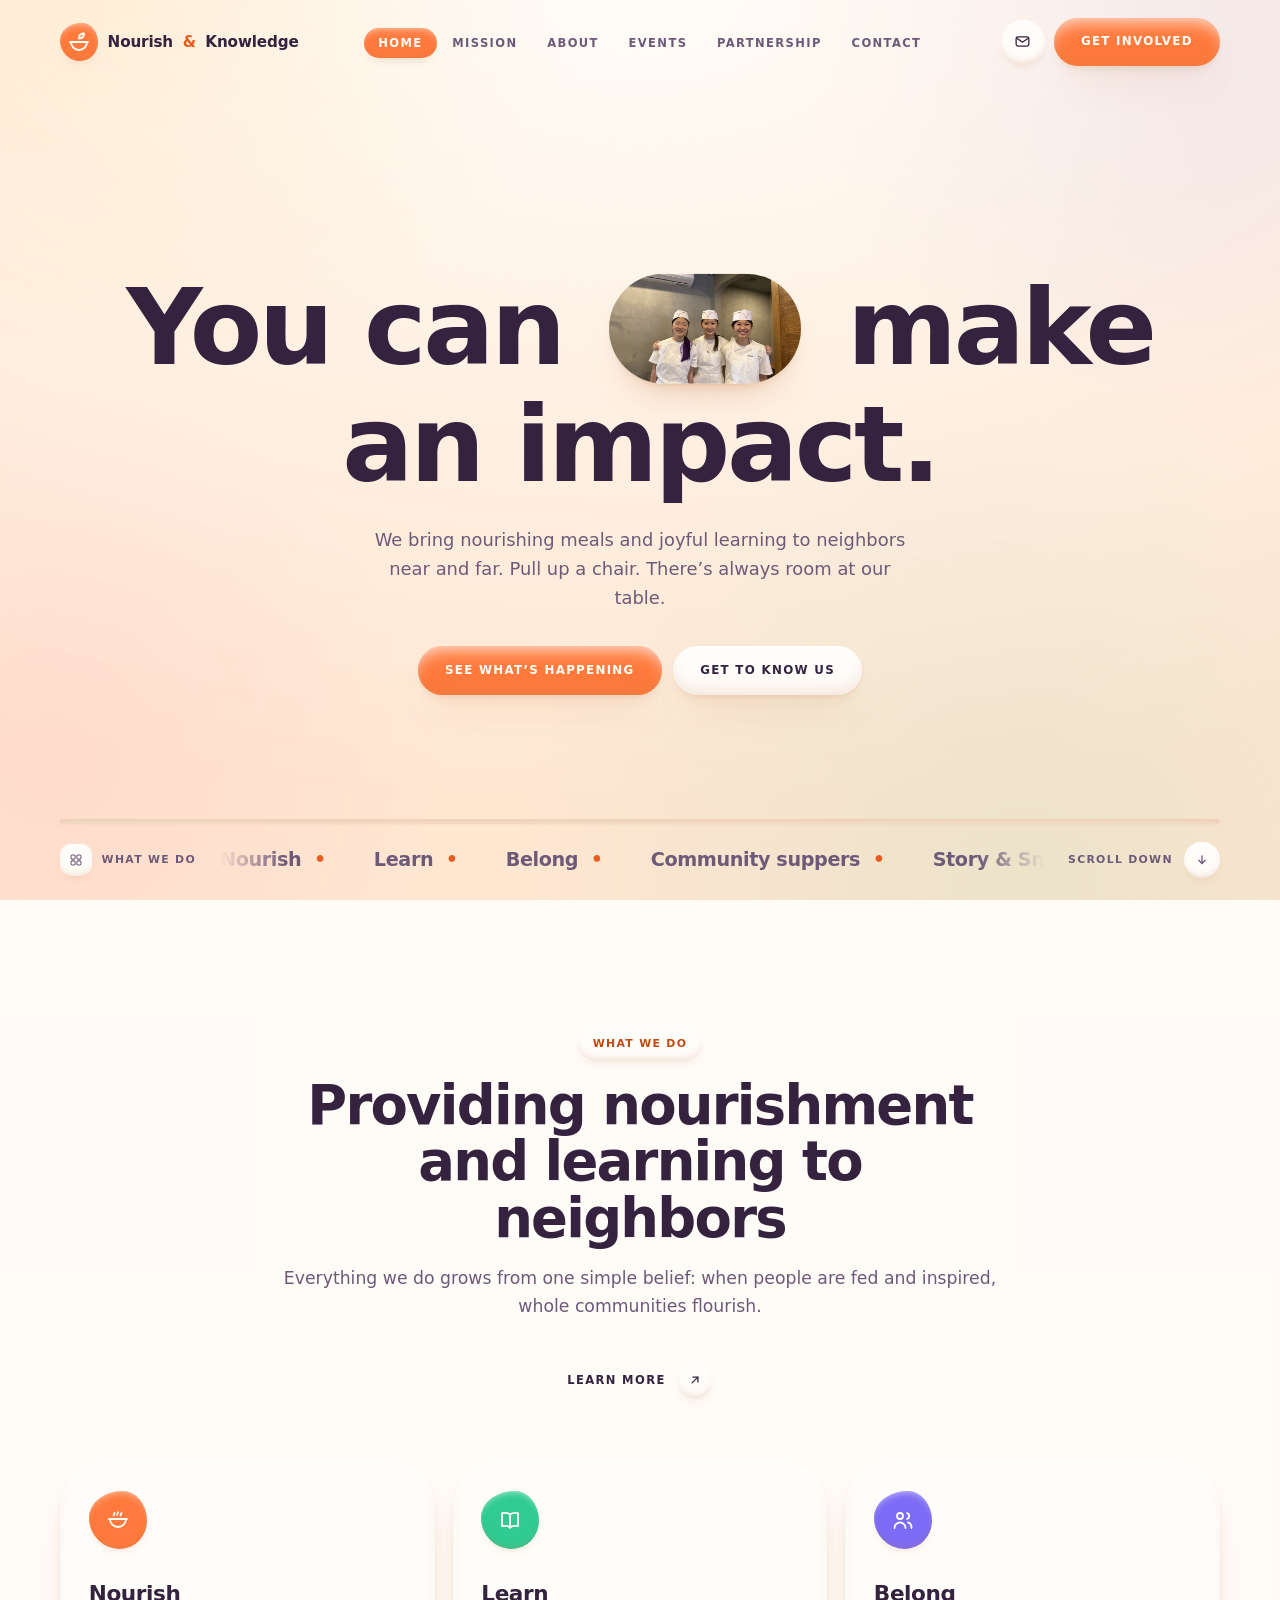
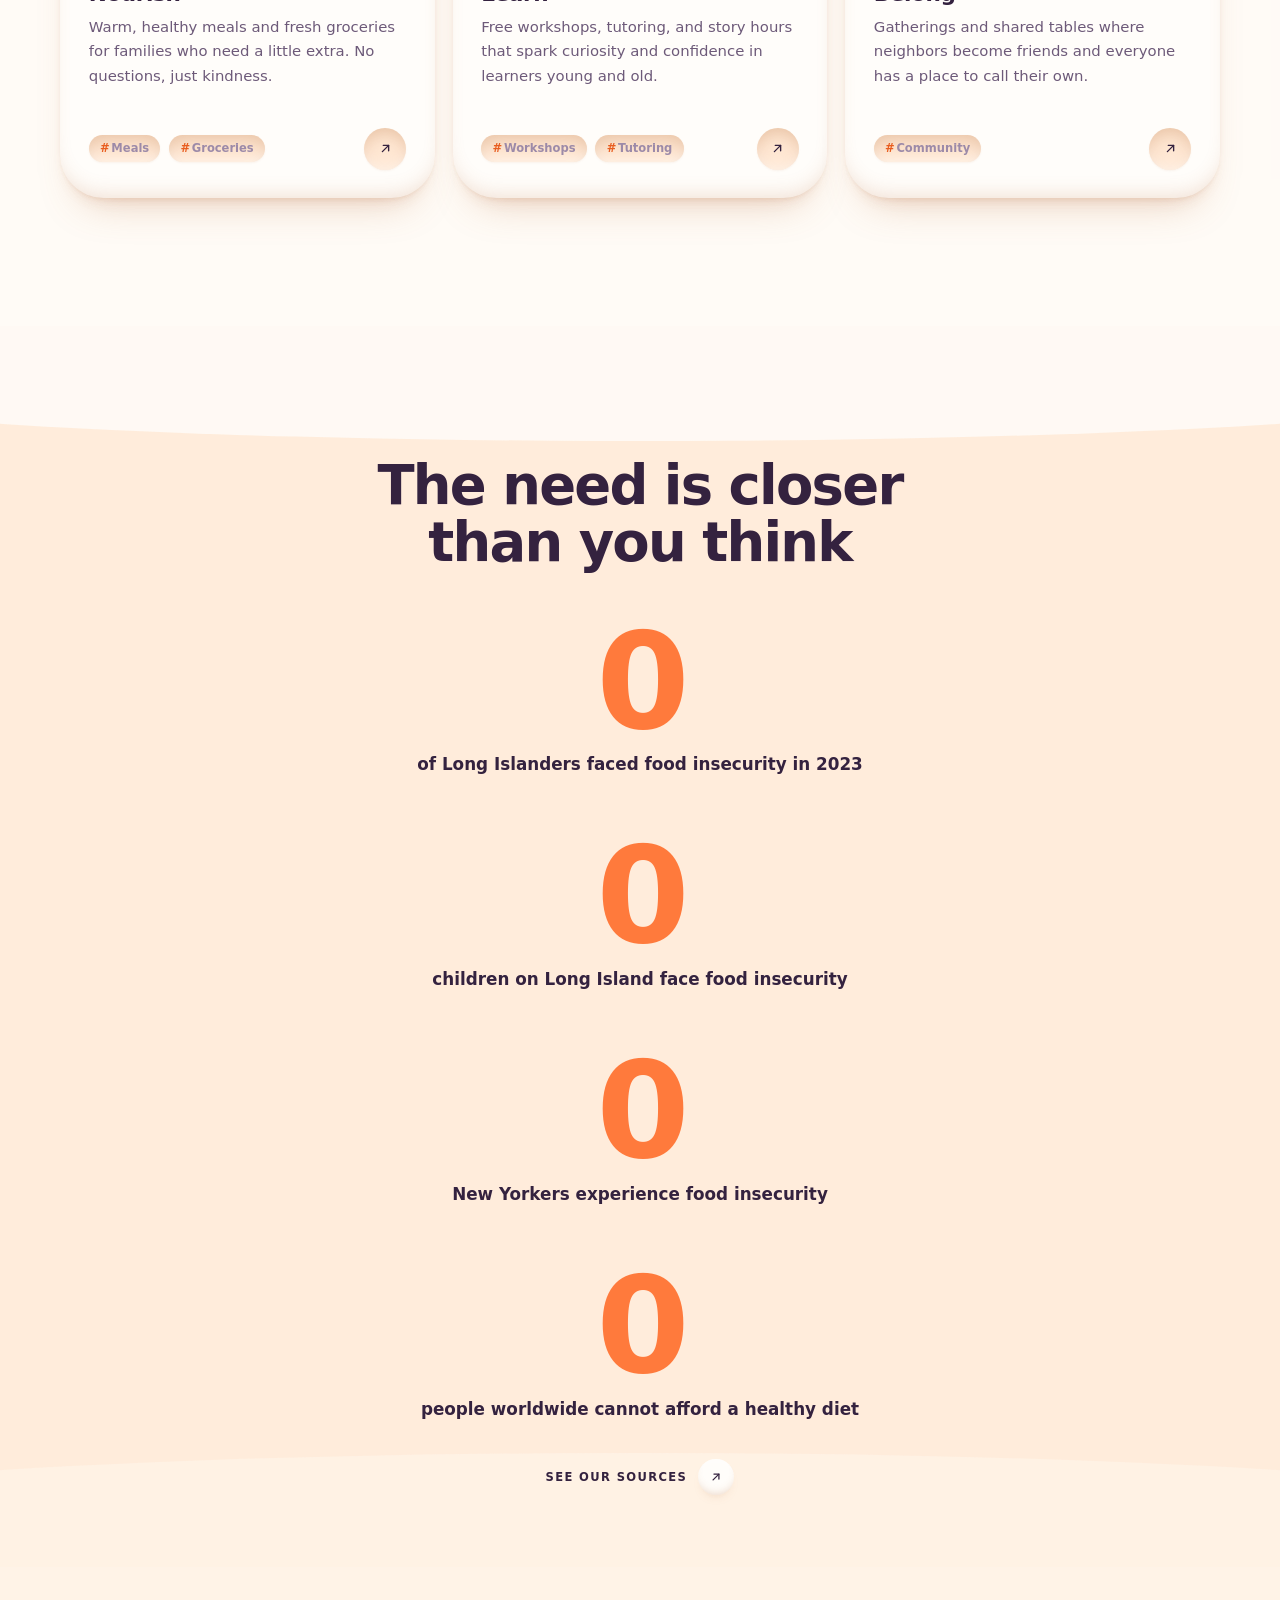
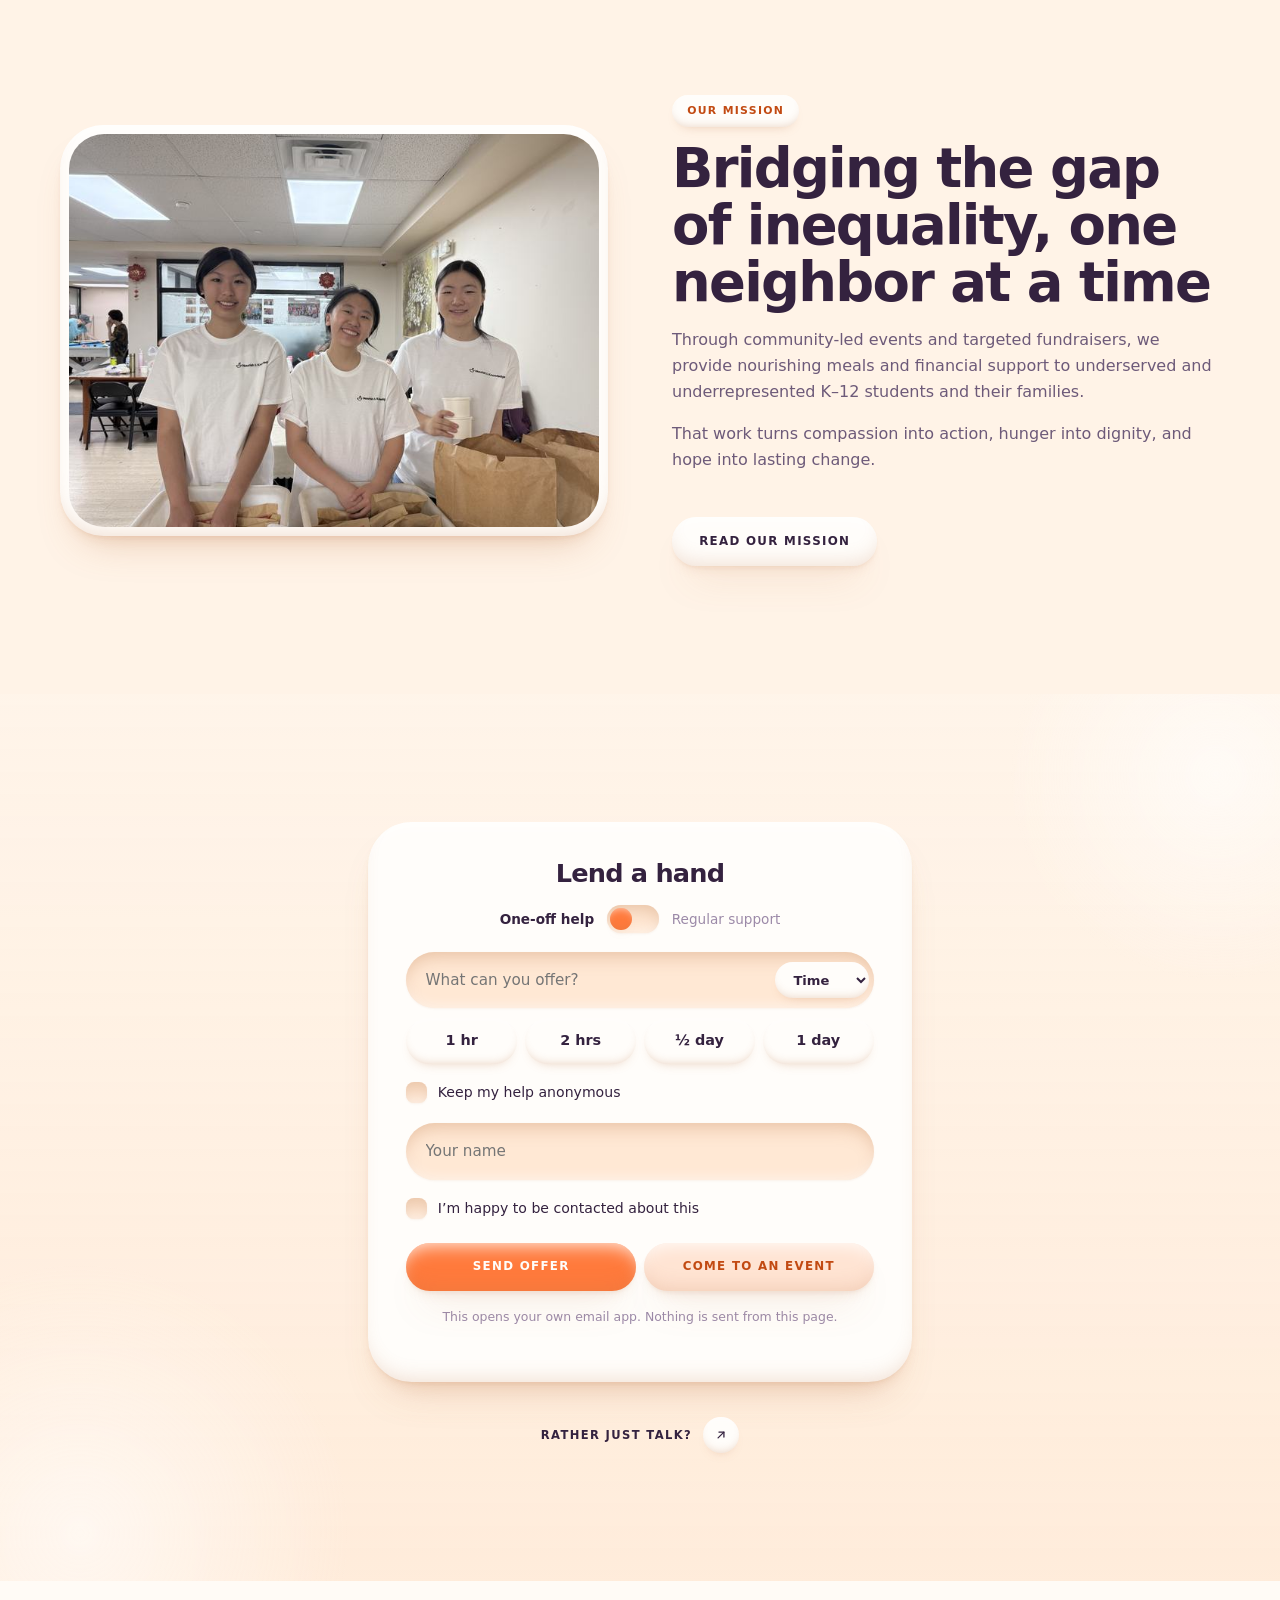
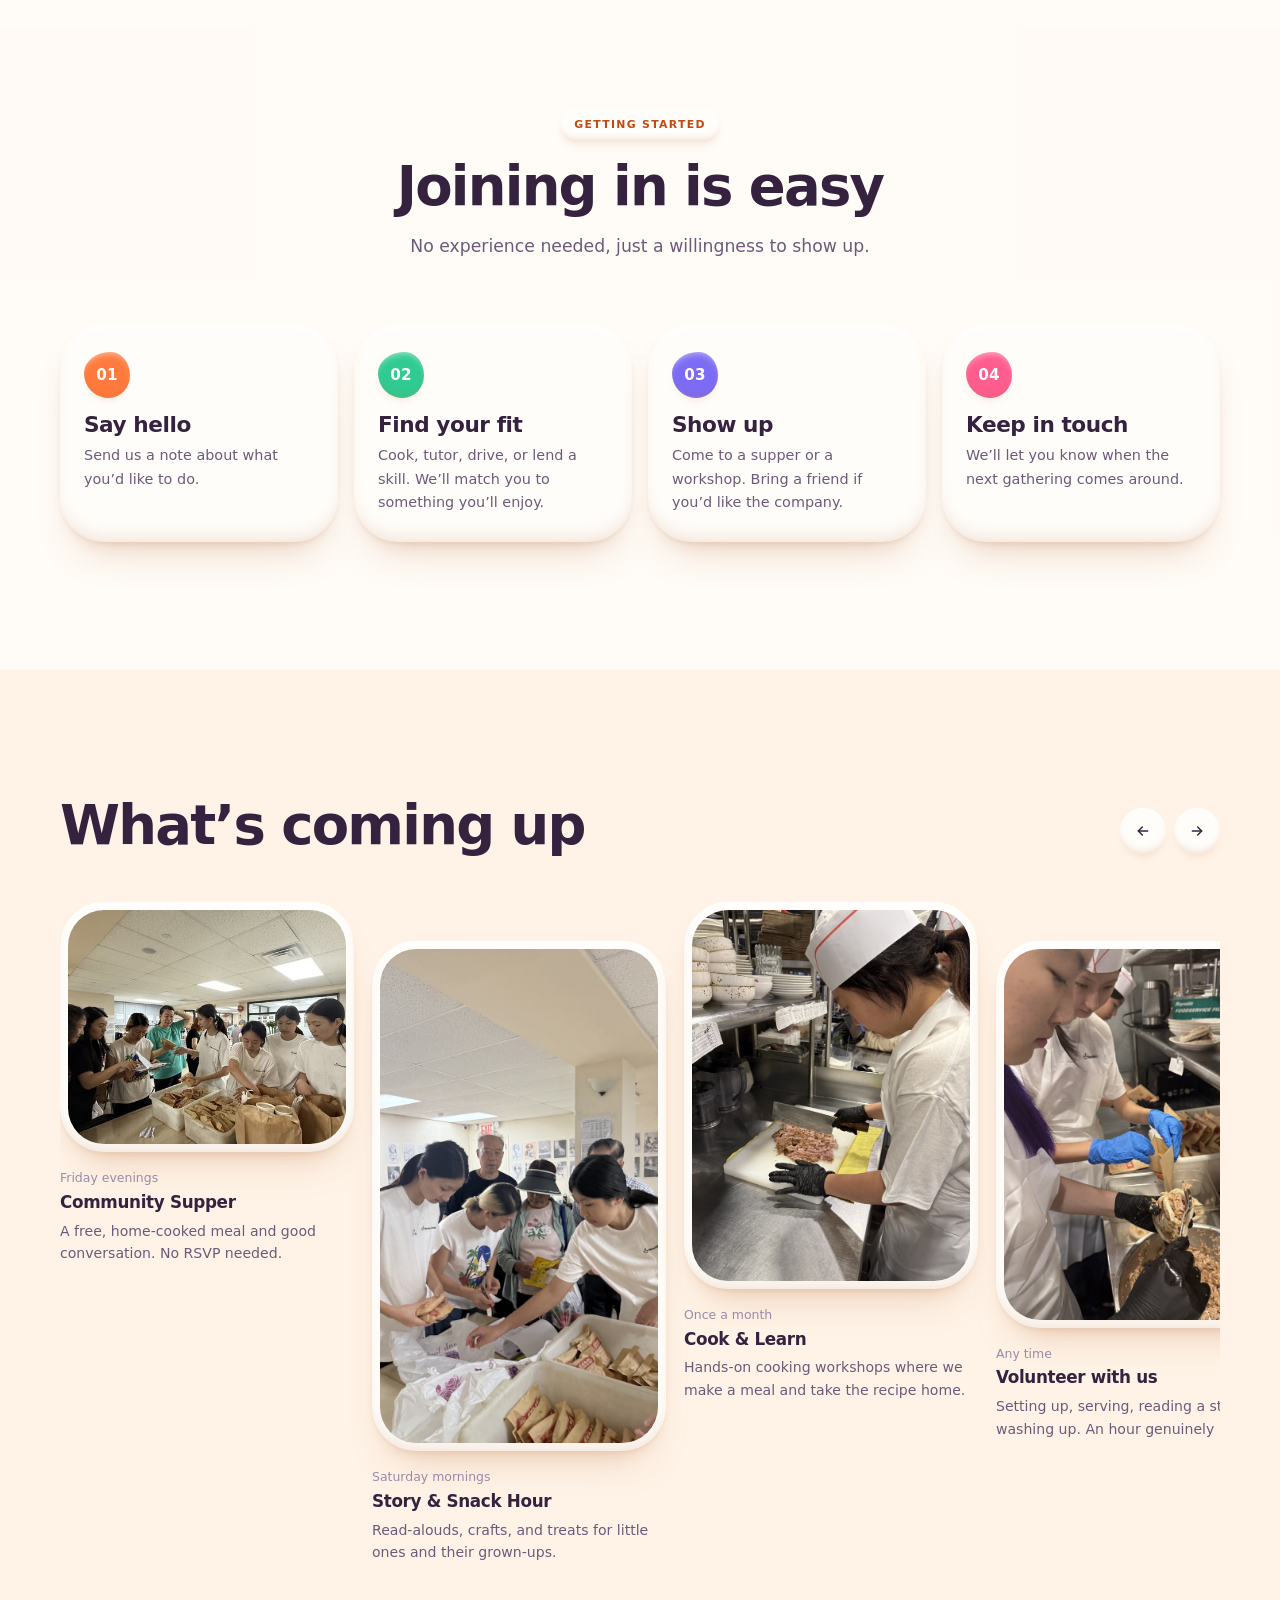
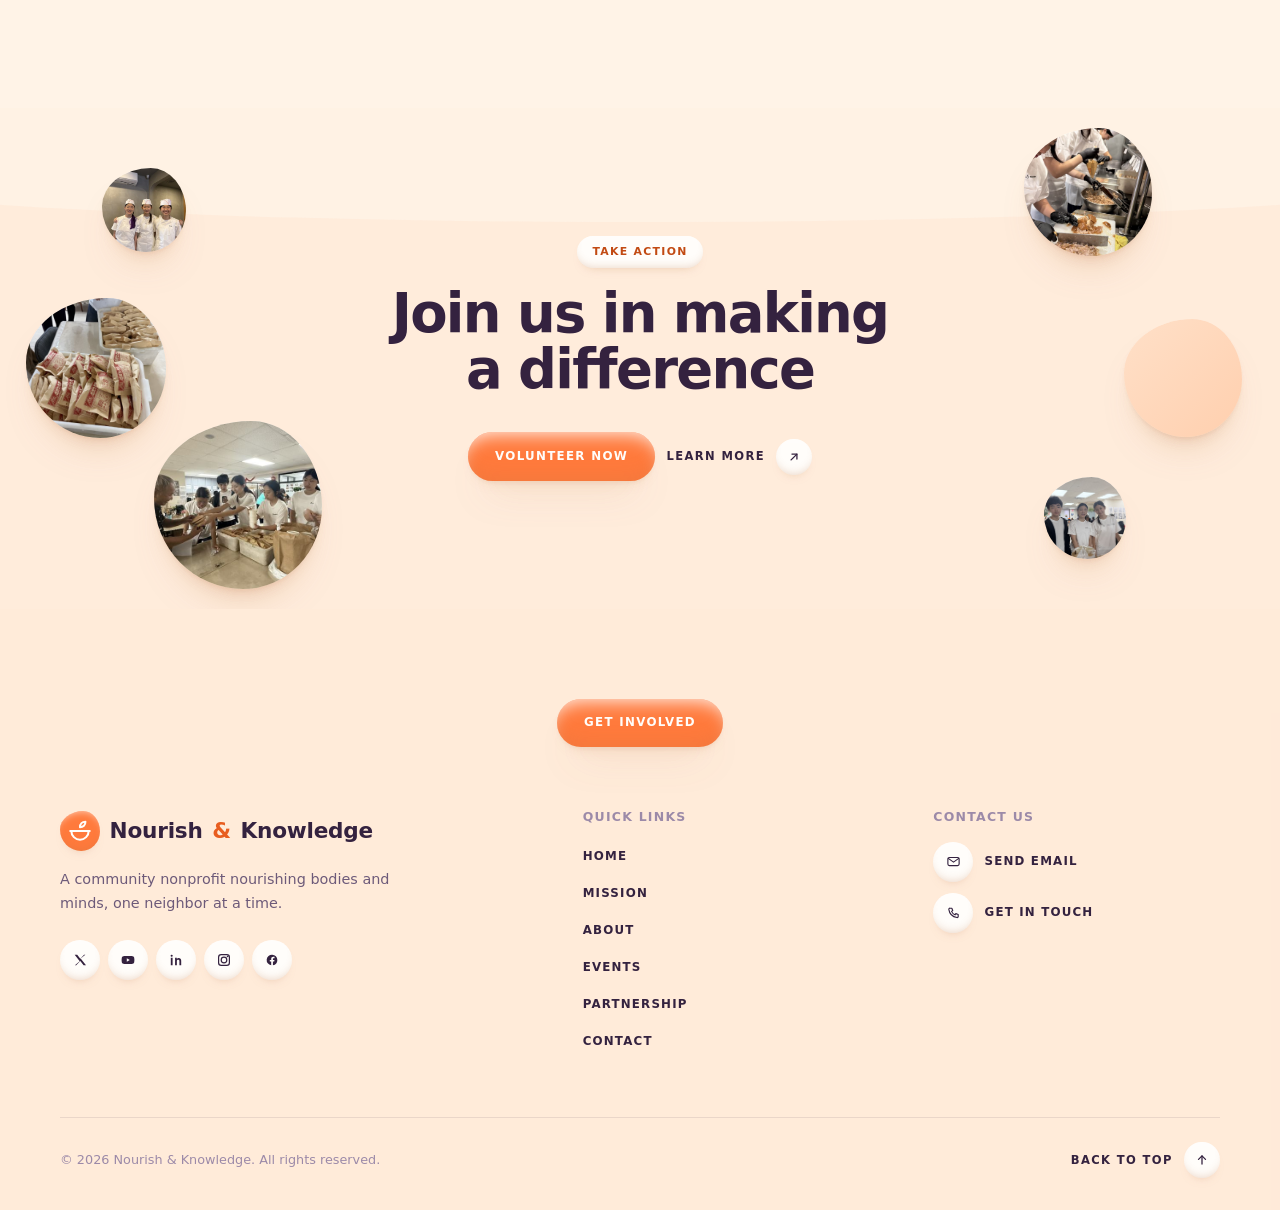
==== commit bd826d3a: "Reskin the site in clay and drop the real photos into the art slots Retheme on top of main rather th" ====
--- a/index.html
+++ b/index.html
@@ -1,330 +1,362 @@
 <!DOCTYPE html>
-<html lang="en">
+<html lang="en" class="no-js" id="top">
 <head>
   <meta charset="UTF-8">
-  <meta name="viewport" content="width=device-width, initial-scale=1.0">
+  <meta name="viewport" content="width=device-width, initial-scale=1">
+  <meta name="description" content="Nourish and Knowledge is a community nonprofit bringing nourishing meals and joyful learning to K-12 students and families on Long Island and beyond.">
+  <meta name="theme-color" content="#FFF3E7">
   <title>Nourish &amp; Knowledge</title>
-  <meta name="description" content="A community nonprofit bringing meals and learning to families on Long Island and beyond.">
-  <meta name="theme-color" content="#fff3e7">
-  <link rel="icon" href="data:image/svg+xml,%3Csvg xmlns='http://www.w3.org/2000/svg' viewBox='0 0 32 32'%3E%3Crect width='32' height='32' rx='9' fill='%23ff7a3c'/%3E%3Cg fill='none' stroke='%23fffdfa' stroke-width='2.4' stroke-linecap='round' stroke-linejoin='round'%3E%3Cpath d='M6 17a10 10 0 0 0 20 0Z'/%3E%3Cpath d='M4 17h24'/%3E%3Cpath d='M12 13c1.6-1.6-1.6-3.2 0-4.8M16 12.4c1.6-1.6-1.6-3.2 0-4.8M20 13c1.6-1.6-1.6-3.2 0-4.8'/%3E%3C/g%3E%3C/svg%3E">
-  <link rel="preconnect" href="https://fonts.googleapis.com">
-  <link rel="preconnect" href="https://fonts.gstatic.com" crossorigin>
+
+  <link rel="preload" href="fonts/Fredoka-var.woff2" as="font" type="font/woff2" crossorigin>
+  <link rel="preload" href="fonts/Nunito-var.woff2" as="font" type="font/woff2" crossorigin>
   <link rel="stylesheet" href="css/style.css">
+  <link rel="icon" href="data:image/svg+xml,%3Csvg xmlns='http://www.w3.org/2000/svg' viewBox='0 0 32 32'%3E%3Crect width='32' height='32' rx='11' fill='%23FF7A3C'/%3E%3Cg fill='none' stroke='%23FFFDFA' stroke-width='2.4' stroke-linecap='round'%3E%3Cpath d='M7 16h18'/%3E%3Cpath d='M8 16a8 8 0 0 0 16 0'/%3E%3Cpath d='M16 12c0-3 2-5 5-5 0 3-2 5-5 5Z'/%3E%3C/g%3E%3C/svg%3E">
 </head>
 <body>
 
   <a class="skip-link" href="#main">Skip to content</a>
-
-  <header class="site-head">
-    <div class="head-inner">
-      <a class="logo" href="index.html">
-        <span class="logo-mark" aria-hidden="true">
-          <svg viewBox="0 0 32 32" fill="none" stroke="currentColor" stroke-width="2" stroke-linecap="round" stroke-linejoin="round"><path d="M4 16a12 12 0 0 0 24 0Z"/><path d="M2 16h28"/><path d="M11 11c2-2-2-4 0-6M16 10c2-2-2-4 0-6M21 11c2-2-2-4 0-6"/></svg>
-        </span>
-        <span class="logo-text">Nourish <em>&amp;</em> Knowledge</span>
+  <div class="scroll-progress" aria-hidden="true"></div>
+
+  <nav class="site-nav" aria-label="Main">
+    <div class="container">
+      <a class="brand" href="index.html">
+        <span class="brand-mark" aria-hidden="true"><svg viewBox="0 0 24 24" fill="none" stroke="currentColor" stroke-width="1.9" stroke-linecap="round" stroke-linejoin="round" aria-hidden="true"><path d="M3 12h18"/><path d="M4 12a8 8 0 0 0 16 0"/><path d="M12 8.5c0-3 2-5 5-5 0 3-2 5-5 5Z"/></svg></span>
+        Nourish <span class="brand-amp">&amp;</span> Knowledge
       </a>
-      <nav class="site-nav" id="primary-nav" aria-label="Primary">
-        <ul>
-          <li><a href="index.html">Home</a></li>
-          <li><a href="mission.html">Mission</a></li>
-          <li><a href="about.html">About</a></li>
-          <li><a href="events.html">Events</a></li>
-          <li><a href="partnership.html">Partnership</a></li>
-          <li><a href="contact.html">Contact</a></li>
-        </ul>
-      </nav>
-      <button class="nav-toggle" type="button" aria-label="Toggle menu" aria-expanded="false" aria-controls="primary-nav">
-        <span></span><span></span><span></span>
-      </button>
+
+      <div class="nav-panel" id="nav-panel">
+        <ul class="nav-menu"><li><a href="index.html">Home</a></li><li><a href="mission.html">Mission</a></li><li><a href="about.html">About</a></li><li><a href="events.html">Events</a></li><li><a href="partnership.html">Partnership</a></li><li><a href="contact.html">Contact</a></li></ul>
+        <a class="btn btn-primary drawer-cta" href="contact.html">Get involved</a>
+      </div>
+
+      <div class="nav-actions">
+        <a class="icon-btn" href="mailto:catherineqqliu15@gmail.com" aria-label="Email us"><svg viewBox="0 0 24 24" fill="none" stroke="currentColor" stroke-width="1.8" stroke-linecap="round" stroke-linejoin="round" aria-hidden="true"><rect x="3" y="5.5" width="18" height="13" rx="2.5"/><path d="M3.6 7l8.4 6 8.4-6"/></svg></a>
+        <a class="btn btn-primary nav-cta" href="contact.html">Get involved</a>
+        <button class="icon-btn nav-toggle" type="button" aria-expanded="false"
+                aria-controls="nav-panel" aria-label="Open menu">
+          <span class="bar" aria-hidden="true"></span>
+          <span class="bar" aria-hidden="true"></span>
+          <span class="bar" aria-hidden="true"></span>
+        </button>
+      </div>
     </div>
-    <span class="progress" aria-hidden="true"></span>
-  </header>
+  </nav>
 
   <main id="main">
-
     <section class="hero">
-      <span class="blob blob-1" aria-hidden="true"></span>
-      <span class="blob blob-2" aria-hidden="true"></span>
-
-      <div class="hero-copy">
-        <p class="eyebrow">Community nonprofit</p>
-        <h1>
-          <span class="line"><span>You can make</span></span>
-          <span class="line"><span>an <em>impact</em>.</span></span>
-        </h1>
-        <p class="hero-sub">We bring meals and learning to families on Long Island
-          and beyond. Everything we do starts at a shared table.</p>
-        <div class="actions">
-          <a class="btn btn-primary" href="events.html">
-            See what's happening
-            <svg viewBox="0 0 24 24" fill="none" stroke="currentColor" stroke-width="2.4" stroke-linecap="round" stroke-linejoin="round" aria-hidden="true"><path d="M5 12h14M13 6l6 6-6 6"/></svg>
+      <div class="container hero-inner">
+        <h1 data-reveal>You can
+          <span class="hero-pill"><img class="ph" src="img/chef-crew-700.jpg" srcset="img/chef-crew-700.jpg 700w, img/chef-crew-1400.jpg 1400w" sizes="(max-width: 900px) 40vw, 220px" width="1400" height="1050" alt="Three volunteers in paper chef hats and aprons after a kitchen shift." decoding="async"></span> make<br>an impact.</h1>
+        <p class="hero-lead" data-reveal>We bring nourishing meals and joyful learning to
+          neighbors near and far. Pull up a chair. There&rsquo;s always room at our table.</p>
+        <div class="hero-actions" data-reveal>
+          <a class="btn btn-primary" href="events.html">See what&rsquo;s happening</a>
+          <a class="btn btn-ghost" href="about.html">Get to know us</a>
+        </div>
+
+        <div class="hero-strip">
+          <span class="strip-tag"><span class="sq"><svg viewBox="0 0 24 24" fill="none" stroke="currentColor" stroke-width="1.8" stroke-linecap="round" stroke-linejoin="round" aria-hidden="true"><rect x="3.5" y="3.5" width="7" height="7" rx="2"/><rect x="13.5" y="3.5" width="7" height="7" rx="2"/><rect x="3.5" y="13.5" width="7" height="7" rx="2"/><rect x="13.5" y="13.5" width="7" height="7" rx="2"/></svg></span> What we do</span>
+          <div class="marquee" aria-hidden="true">
+            <div class="marquee-track"><span>Nourish</span><span>Learn</span><span>Belong</span><span>Community suppers</span><span>Story &amp; Snack Hour</span><span>Cook &amp; Learn</span><span>Nourish</span><span>Learn</span><span>Belong</span><span>Community suppers</span><span>Story &amp; Snack Hour</span><span>Cook &amp; Learn</span></div>
+          </div>
+          <a class="scroll-cue" href="#what-we-do">Scroll down <span class="circle"><svg viewBox="0 0 24 24" fill="none" stroke="currentColor" stroke-width="2.2" stroke-linecap="round" stroke-linejoin="round" aria-hidden="true"><path d="M12 5v13"/><path d="M6.5 12.5L12 18l5.5-5.5"/></svg></span></a>
+        </div>
+      </div>
+    </section>
+
+    <section class="strip strip--paper" id="what-we-do">
+      <div class="container">
+        <div class="section-head center" data-reveal>
+          <span class="eyebrow">What we do</span>
+          <h2>Providing nourishment<br>and learning to neighbors</h2>
+          <p class="lead">Everything we do grows from one simple belief: when people are
+            fed and inspired, whole communities flourish.</p>
+          <a class="link-arrow" href="mission.html">Learn more <span class="circle"><svg viewBox="0 0 24 24" fill="none" stroke="currentColor" stroke-width="2.2" stroke-linecap="round" stroke-linejoin="round" aria-hidden="true"><path d="M7 17L17 7"/><path d="M8.5 7H17v8.5"/></svg></span></a>
+        </div>
+
+        <div class="grid-3" data-stagger="0.1">
+          <a class="card" href="events.html" data-reveal>
+            <span class="icon"><svg viewBox="0 0 24 24" fill="none" stroke="currentColor" stroke-width="1.8" stroke-linecap="round" stroke-linejoin="round" aria-hidden="true"><path d="M3 11h18"/><path d="M4 11a8 8 0 0 0 16 0"/><path d="M8.5 5c0 1-1 1.4-1 2.4M12 4.2c0 1-1 1.4-1 2.4M15.5 5c0 1-1 1.4-1 2.4"/></svg></span>
+            <h3>Nourish</h3>
+            <p>Warm, healthy meals and fresh groceries for families who need a little extra. No questions, just kindness.</p>
+            <span class="card-foot">
+              <span class="tags"><span class="tag">Meals</span><span class="tag">Groceries</span></span>
+              <span class="card-go"><svg viewBox="0 0 24 24" fill="none" stroke="currentColor" stroke-width="2.2" stroke-linecap="round" stroke-linejoin="round" aria-hidden="true"><path d="M7 17L17 7"/><path d="M8.5 7H17v8.5"/></svg></span>
+            </span>
           </a>
-          <a class="btn btn-secondary" href="about.html">
-            Get to know us
+          <a class="card" href="events.html" data-reveal>
+            <span class="icon"><svg viewBox="0 0 24 24" fill="none" stroke="currentColor" stroke-width="1.8" stroke-linecap="round" stroke-linejoin="round" aria-hidden="true"><path d="M12 6.5C10.4 5.1 7.9 4.6 4 5.1v13c3.9-.5 6.4 0 8 1.4 1.6-1.4 4.1-1.9 8-1.4v-13c-3.9-.5-6.4 0-8 1.4Z"/><path d="M12 6.5v13"/></svg></span>
+            <h3>Learn</h3>
+            <p>Free workshops, tutoring, and story hours that spark curiosity and confidence in learners young and old.</p>
+            <span class="card-foot">
+              <span class="tags"><span class="tag">Workshops</span><span class="tag">Tutoring</span></span>
+              <span class="card-go"><svg viewBox="0 0 24 24" fill="none" stroke="currentColor" stroke-width="2.2" stroke-linecap="round" stroke-linejoin="round" aria-hidden="true"><path d="M7 17L17 7"/><path d="M8.5 7H17v8.5"/></svg></span>
+            </span>
           </a>
-        </div>
-        <div class="chips">
-          <span class="chip"><svg viewBox="0 0 24 24" fill="none" stroke="currentColor" stroke-width="3" stroke-linecap="round" stroke-linejoin="round" aria-hidden="true"><path d="M20 6L9 17l-5-5"/></svg>Always free</span>
-          <span class="chip"><svg viewBox="0 0 24 24" fill="none" stroke="currentColor" stroke-width="3" stroke-linecap="round" stroke-linejoin="round" aria-hidden="true"><path d="M20 6L9 17l-5-5"/></svg>No forms, no questions</span>
-          <span class="chip"><svg viewBox="0 0 24 24" fill="none" stroke="currentColor" stroke-width="3" stroke-linecap="round" stroke-linejoin="round" aria-hidden="true"><path d="M20 6L9 17l-5-5"/></svg>Everyone welcome</span>
-        </div>
-        <a class="scroll-cue" href="#work">
-          <span>What we do</span>
-          <i aria-hidden="true"></i>
-        </a>
-      </div>
-
-      <div class="hero-collage">
-        <figure class="photo">
-        <img src="img/crew-serving-1400.jpg"
-          srcset="img/crew-serving-700.jpg 700w, img/crew-serving-1400.jpg 1400w"
-          sizes="(max-width: 980px) 92vw, 46vw"
-          width="1400" height="1050" alt="Three Nourish &amp; Knowledge volunteers in branded t-shirts standing behind bins of packed meals, holding cups of soup." decoding="async">
-      </figure>
-        <figure class="photo">
-        <img src="img/kitchen-bagging-1400.jpg"
-          srcset="img/kitchen-bagging-700.jpg 700w, img/kitchen-bagging-1400.jpg 1400w"
-          sizes="(max-width: 980px) 45vw, 23vw"
-          width="1400" height="1867" alt="Volunteers in chef hats and aprons filling paper bags with hot food in a commercial kitchen." decoding="async">
-      </figure>
-        <figure class="photo">
-        <img src="img/handing-soup-1400.jpg"
-          srcset="img/handing-soup-700.jpg 700w, img/handing-soup-1400.jpg 1400w"
-          sizes="(max-width: 980px) 45vw, 23vw"
-          width="1400" height="788" alt="A volunteer passing a cup of soup across the serving table to a neighbour in a pink visor." decoding="async">
-      </figure>
-        <div class="hero-badge" aria-hidden="true">
-          <b>100%</b>
-          <span>volunteer run</span>
-        </div>
-      </div>
-    </section>
-
-    <div class="marquee-wrap">
-      <div class="marquee" aria-hidden="true">
-        <div class="marquee-track">
-          <div class="marquee-group">
-          <span>Shared tables</span>
-          <svg viewBox="0 0 24 24" fill="none" stroke="currentColor" stroke-width="2" stroke-linecap="round" stroke-linejoin="round"><circle cx="12" cy="12" r="8"/><circle cx="12" cy="12" r="3"/></svg>
-          <span>Warm meals</span>
-          <svg viewBox="0 0 24 24" fill="none" stroke="currentColor" stroke-width="2" stroke-linecap="round" stroke-linejoin="round"><path d="M4 11a8 8 0 0 0 16 0Z"/><path d="M2 11h20"/></svg>
-          <span>Fresh produce</span>
-          <svg viewBox="0 0 24 24" fill="none" stroke="currentColor" stroke-width="2" stroke-linecap="round" stroke-linejoin="round"><path d="M12 21C4 15 4 7 12 3c8 4 8 12 0 18Z"/><path d="M12 21V8"/></svg>
-          <span>Story hours</span>
-          <svg viewBox="0 0 24 24" fill="none" stroke="currentColor" stroke-width="2" stroke-linecap="round" stroke-linejoin="round"><path d="M12 7C9.5 4.8 6 4.2 3 4.7v12.6c3-.5 6.5.1 9 2.3 2.5-2.2 6-2.8 9-2.3V4.7c-3-.5-6.5.1-9 2.3Z"/><path d="M12 7v12.6"/></svg>
-          <span>Cook and learn</span>
-          <svg viewBox="0 0 24 24" fill="none" stroke="currentColor" stroke-width="2" stroke-linecap="round" stroke-linejoin="round"><path d="M12 21V10"/><path d="M8 3v7M16 3v7"/><path d="M6 10h12"/></svg>
-          <span>Neighbors</span>
-          <svg viewBox="0 0 24 24" fill="none" stroke="currentColor" stroke-width="2" stroke-linecap="round" stroke-linejoin="round"><circle cx="9" cy="12" r="6"/><circle cx="15" cy="12" r="6"/></svg>
-          </div>
-          <div class="marquee-group">
-          <span>Shared tables</span>
-          <svg viewBox="0 0 24 24" fill="none" stroke="currentColor" stroke-width="2" stroke-linecap="round" stroke-linejoin="round"><circle cx="12" cy="12" r="8"/><circle cx="12" cy="12" r="3"/></svg>
-          <span>Warm meals</span>
-          <svg viewBox="0 0 24 24" fill="none" stroke="currentColor" stroke-width="2" stroke-linecap="round" stroke-linejoin="round"><path d="M4 11a8 8 0 0 0 16 0Z"/><path d="M2 11h20"/></svg>
-          <span>Fresh produce</span>
-          <svg viewBox="0 0 24 24" fill="none" stroke="currentColor" stroke-width="2" stroke-linecap="round" stroke-linejoin="round"><path d="M12 21C4 15 4 7 12 3c8 4 8 12 0 18Z"/><path d="M12 21V8"/></svg>
-          <span>Story hours</span>
-          <svg viewBox="0 0 24 24" fill="none" stroke="currentColor" stroke-width="2" stroke-linecap="round" stroke-linejoin="round"><path d="M12 7C9.5 4.8 6 4.2 3 4.7v12.6c3-.5 6.5.1 9 2.3 2.5-2.2 6-2.8 9-2.3V4.7c-3-.5-6.5.1-9 2.3Z"/><path d="M12 7v12.6"/></svg>
-          <span>Cook and learn</span>
-          <svg viewBox="0 0 24 24" fill="none" stroke="currentColor" stroke-width="2" stroke-linecap="round" stroke-linejoin="round"><path d="M12 21V10"/><path d="M8 3v7M16 3v7"/><path d="M6 10h12"/></svg>
-          <span>Neighbors</span>
-          <svg viewBox="0 0 24 24" fill="none" stroke="currentColor" stroke-width="2" stroke-linecap="round" stroke-linejoin="round"><circle cx="9" cy="12" r="6"/><circle cx="15" cy="12" r="6"/></svg>
-          </div>
-        </div>
-      </div>
-    </div>
-
-    <section class="section" id="work">
-      <div class="section-head">
-        <div>
-          <p class="eyebrow">What we do</p>
-          <h2 class="mask">Three things, done well</h2>
-        </div>
-        <p class="lead">Fed and curious people build stronger neighborhoods. That
-          belief shapes every program we run.</p>
-      </div>
-
-      <div class="offer">
-        <article class="offer-row">
-          <span class="offer-num" aria-hidden="true">01</span>
-          <div class="offer-body">
-            <h3>Nourish</h3>
-            <span class="offer-when">Every week</span>
-            <p>Hot meals and fresh groceries for families who need them. No forms,
-              no eligibility test, no questions asked.</p>
-          </div>
-          <figure class="offer-photo">
-        <img src="img/meals-packed-1400.jpg"
-          srcset="img/meals-packed-700.jpg 700w, img/meals-packed-1400.jpg 1400w"
-          sizes="(max-width: 980px) 90vw, 15rem"
-          width="1400" height="1867" alt="Two large bins filled with wrapped paper meal parcels ready to hand out." loading="lazy" decoding="async">
-      </figure>
-        </article>
-
-        <article class="offer-row">
-          <span class="offer-num" aria-hidden="true">02</span>
-          <div class="offer-body">
-            <h3>Learn</h3>
-            <span class="offer-when">All ages</span>
-            <p>Free workshops, tutoring, and story hours for learners of every age,
-              run by neighbors who know the material.</p>
-          </div>
-          <figure class="offer-photo">
-        <img src="img/prep-chopping-1400.jpg"
-          srcset="img/prep-chopping-700.jpg 700w, img/prep-chopping-1400.jpg 1400w"
-          sizes="(max-width: 980px) 90vw, 15rem"
-          width="1400" height="1867" alt="A volunteer in a chef hat chopping cooked meat on a white board in the kitchen." loading="lazy" decoding="async">
-      </figure>
-        </article>
-
-        <article class="offer-row">
-          <span class="offer-num" aria-hidden="true">03</span>
-          <div class="offer-body">
+          <a class="card" href="about.html" data-reveal>
+            <span class="icon"><svg viewBox="0 0 24 24" fill="none" stroke="currentColor" stroke-width="1.8" stroke-linecap="round" stroke-linejoin="round" aria-hidden="true"><circle cx="9" cy="8" r="3"/><path d="M3.5 20a5.5 5.5 0 0 1 11 0"/><path d="M16 5.2a3 3 0 0 1 0 5.8"/><path d="M17 14.4a5.5 5.5 0 0 1 3.5 5.6"/></svg></span>
             <h3>Belong</h3>
-            <span class="offer-when">Open table</span>
-            <p>Open tables where neighbors meet, cook together, and keep coming
-              back long after the plates are cleared.</p>
-          </div>
-          <figure class="offer-photo">
-        <img src="img/distribution-hall-1400.jpg"
-          srcset="img/distribution-hall-700.jpg 700w, img/distribution-hall-1400.jpg 1400w"
-          sizes="(max-width: 980px) 90vw, 15rem"
-          width="1400" height="788" alt="A wide view of the community hall, volunteers and neighbours gathered around tables of packed meals." loading="lazy" decoding="async">
-      </figure>
-        </article>
-      </div>
-    </section>
-
-    <div class="stitch" aria-hidden="true">
-      <i></i><span></span><span></span><span></span><i></i>
-    </div>
-
-    <section class="section">
-      <div class="statement">
-        <div>
-          <p class="eyebrow">Our belief</p>
-          <blockquote>Nobody should have to choose between <em>groceries</em> and
-            the <em>rent</em>.</blockquote>
-          <cite>Catherine Liu, Founder</cite>
-        </div>
-        <figure class="photo">
-        <img src="img/chef-crew-1400.jpg"
-          srcset="img/chef-crew-700.jpg 700w, img/chef-crew-1400.jpg 1400w"
-          sizes="(max-width: 980px) 80vw, 34vw"
-          width="1400" height="1050" alt="Three volunteers in paper chef hats and aprons smiling together after a kitchen shift." loading="lazy" decoding="async">
-      </figure>
-      </div>
-    </section>
-
-    <section class="section">
-      <div class="section-head">
-        <div>
-          <p class="eyebrow">Get involved</p>
-          <h2 class="mask">Three ways to help</h2>
-        </div>
-        <p class="lead">An hour, a skill, or a case of canned tomatoes. All of it
-          reaches a table this week.</p>
-      </div>
-
-      <div class="grid">
-        <article class="card">
-          <div class="icon" aria-hidden="true">
-            <svg viewBox="0 0 32 32" fill="none" stroke="currentColor" stroke-width="2.2" stroke-linecap="round" stroke-linejoin="round">
-              <ellipse cx="16" cy="10" rx="5.5" ry="7.5"/>
-              <path d="M16 17.5v12.5"/>
-            </svg>
-          </div>
-          <h3>Volunteer</h3>
-          <p>Cook, drive, tutor, or wash dishes. Shifts run two hours and start
-            whenever you are ready.</p>
-          <span class="meta">Weekly</span>
-        </article>
-
-        <article class="card">
-          <div class="icon" aria-hidden="true">
-            <svg viewBox="0 0 32 32" fill="none" stroke="currentColor" stroke-width="2.2" stroke-linecap="round" stroke-linejoin="round">
-              <path d="M5 18a11 11 0 0 0 22 0Z"/>
-              <path d="M3 18h26"/>
-              <path d="M16 13s-4.6-2.7-4.6-5.7A2.4 2.4 0 0 1 16 6.4a2.4 2.4 0 0 1 4.6.9C20.6 10.3 16 13 16 13Z"/>
-            </svg>
-          </div>
-          <h3>Give</h3>
-          <p>Every dollar buys ingredients at wholesale, so it stretches further
-            than the same dollar at the store.</p>
-          <span class="meta">Any amount</span>
-        </article>
-
-        <article class="card">
-          <div class="icon" aria-hidden="true">
-            <svg viewBox="0 0 32 32" fill="none" stroke="currentColor" stroke-width="2.2" stroke-linecap="round" stroke-linejoin="round">
-              <circle cx="12" cy="16" r="9"/>
-              <circle cx="20" cy="16" r="9"/>
-            </svg>
-          </div>
-          <h3>Partner</h3>
-          <p>Businesses, schools, and groups bring space, ingredients, and reach
-            we could never build alone.</p>
-          <span class="meta">Ongoing</span>
-        </article>
-      </div>
-    </section>
-
-    <section class="section">
-      <div class="band">
-        <span class="blob blob-1" aria-hidden="true"></span>
-        <span class="blob blob-2" aria-hidden="true"></span>
-        <h2 class="mask">Come be part of it</h2>
-        <p>An hour, a skill, or a standing Friday. Tell us what you have and we will find the right table for you.</p>
-        <div class="actions">
-          <a class="btn btn-primary" href="contact.html">
-            Say hello
-            <svg viewBox="0 0 24 24" fill="none" stroke="currentColor" stroke-width="2.4" stroke-linecap="round" stroke-linejoin="round" aria-hidden="true"><path d="M5 12h14M13 6l6 6-6 6"/></svg>
+            <p>Gatherings and shared tables where neighbors become friends and everyone has a place to call their own.</p>
+            <span class="card-foot">
+              <span class="tags"><span class="tag">Community</span></span>
+              <span class="card-go"><svg viewBox="0 0 24 24" fill="none" stroke="currentColor" stroke-width="2.2" stroke-linecap="round" stroke-linejoin="round" aria-hidden="true"><path d="M7 17L17 7"/><path d="M8.5 7H17v8.5"/></svg></span>
+            </span>
           </a>
-          <a class="btn btn-secondary" href="events.html">
-            See the calendar
+        </div>
+      </div>
+    </section>
+
+    <section class="strip impact">
+      <div class="arc arc--top arc--paper" aria-hidden="true"></div>
+      <div class="impact-track">
+       <div class="impact-stage">
+        <div class="container">
+        <div class="section-head center">
+          <h2>The need is closer<br>than you think</h2>
+        </div>
+
+        <div class="impact-figure">
+            <div class="impact-item" id="impact-panel-1" role="tabpanel"
+                 aria-labelledby="impact-tab-1" aria-hidden="true">
+              <span class="impact-num" data-count="8.3" data-decimals="1"
+                    data-prefix="" data-suffix="%">0</span>
+              <span class="impact-label">of Long Islanders faced food insecurity in 2023</span>
+            </div>
+            <div class="impact-item" id="impact-panel-2" role="tabpanel"
+                 aria-labelledby="impact-tab-2" aria-hidden="true">
+              <span class="impact-num" data-count="71500" data-decimals="0"
+                    data-prefix="" data-suffix="">0</span>
+              <span class="impact-label">children on Long Island face food insecurity</span>
+            </div>
+            <div class="impact-item" id="impact-panel-3" role="tabpanel"
+                 aria-labelledby="impact-tab-3" aria-hidden="true">
+              <span class="impact-num" data-count="2.2" data-decimals="1"
+                    data-prefix="" data-suffix="M">0</span>
+              <span class="impact-label">New Yorkers experience food insecurity</span>
+            </div>
+            <div class="impact-item" id="impact-panel-4" role="tabpanel"
+                 aria-labelledby="impact-tab-4" aria-hidden="true">
+              <span class="impact-num" data-count="2.83" data-decimals="2"
+                    data-prefix="" data-suffix="B">0</span>
+              <span class="impact-label">people worldwide cannot afford a healthy diet</span>
+            </div>
+        </div>
+        <div class="impact-dots" role="tablist" aria-label="Food insecurity statistics"><button id="impact-tab-1" type="button" role="tab" aria-controls="impact-panel-1" aria-selected="false" aria-label="Statistic 1"></button><button id="impact-tab-2" type="button" role="tab" aria-controls="impact-panel-2" aria-selected="false" aria-label="Statistic 2"></button><button id="impact-tab-3" type="button" role="tab" aria-controls="impact-panel-3" aria-selected="false" aria-label="Statistic 3"></button><button id="impact-tab-4" type="button" role="tab" aria-controls="impact-panel-4" aria-selected="false" aria-label="Statistic 4"></button></div>
+
+        <p class="impact-foot">
+          <span class="impact-cue" aria-hidden="true">Keep scrolling
+            <svg viewBox="0 0 24 24" fill="none" stroke="currentColor" stroke-width="2.2" stroke-linecap="round" stroke-linejoin="round"><path d="M12 5v13"/><path d="M6.5 12.5L12 18l5.5-5.5"/></svg></span>
+          <a class="link-arrow" href="mission.html#references">See our sources
+            <span class="circle"><svg viewBox="0 0 24 24" fill="none" stroke="currentColor" stroke-width="2.2" stroke-linecap="round" stroke-linejoin="round" aria-hidden="true"><path d="M7 17L17 7"/><path d="M8.5 7H17v8.5"/></svg></span></a>
+        </p>
+        </div>
+       </div>
+      </div>
+      <div class="arc arc--bottom arc--cream" aria-hidden="true"></div>
+    </section>
+
+    <section class="strip">
+      <div class="container">
+        <div class="split">
+          <div class="split-art" data-reveal><img class="ph" src="img/crew-serving-700.jpg" srcset="img/crew-serving-700.jpg 700w, img/crew-serving-1400.jpg 1400w" sizes="(max-width: 900px) 90vw, 45vw" width="1400" height="1050" alt="Nourish &amp; Knowledge volunteers standing behind bins of packed meals, holding cups of soup." loading="lazy" decoding="async"></div>
+          <div data-reveal>
+            <span class="eyebrow">Our mission</span>
+            <h2>Bridging the gap of inequality, one neighbor at a time</h2>
+            <p>Through community-led events and targeted fundraisers, we provide
+              nourishing meals and financial support to underserved and
+              underrepresented K&ndash;12 students and their families.</p>
+            <p>That work turns compassion into action, hunger into dignity, and hope
+              into lasting change.</p>
+            <a class="btn btn-ghost" href="mission.html">Read our mission</a>
+          </div>
+        </div>
+      </div>
+    </section>
+
+    <section class="strip pledge-wrap">
+      <div class="container">
+        <form class="pledge" data-reveal data-mailto="catherineqqliu15@gmail.com"
+              data-subject="I&rsquo;d like to support Nourish &amp; Knowledge">
+          <h2>Lend a hand</h2>
+
+          <div class="switch-row">
+            <span class="switch-label on">One-off help</span>
+            <button class="switch" type="button" role="switch" aria-checked="false"
+                    aria-label="Switch between one-off and regular support"></button>
+            <span class="switch-label">Regular support</span>
+          </div>
+
+          <div class="field">
+            <input id="pledge-amount" name="Hours or amount offered" type="text"
+                   placeholder="What can you offer?" autocomplete="off">
+            <select name="Kind of help" aria-label="Kind of help">
+              <option>Time</option>
+              <option>Food</option>
+              <option>Skills</option>
+              <option>Funds</option>
+            </select>
+          </div>
+
+          <div class="chips">
+            <button class="chip" type="button" data-amount="1 hour">1 hr</button>
+            <button class="chip" type="button" data-amount="2 hours">2 hrs</button>
+            <button class="chip" type="button" data-amount="Half a day">&frac12; day</button>
+            <button class="chip" type="button" data-amount="A whole day">1 day</button>
+          </div>
+
+          <label class="check">
+            <input type="checkbox" name="Prefers to stay anonymous" value="yes">
+            Keep my help anonymous
+          </label>
+
+          <div class="field">
+            <input name="Name" type="text" placeholder="Your name" autocomplete="name" required>
+          </div>
+
+          <label class="check">
+            <input type="checkbox" required>
+            I&rsquo;m happy to be contacted about this
+          </label>
+
+          <div class="pledge-actions">
+            <button class="btn btn-primary" type="submit">Send offer</button>
+            <a class="btn btn-soft" href="events.html">Come to an event</a>
+          </div>
+
+          <p class="pledge-note">This opens your own email app. Nothing is sent from this page.</p>
+          <p class="form-status" role="status" hidden>Your message is ready. If your mail
+            app did not open, send it one of these ways instead.</p>
+        </form>
+
+        <div class="pledge-below" data-reveal>
+          <a class="link-arrow" href="contact.html">Rather just talk?
+            <span class="circle"><svg viewBox="0 0 24 24" fill="none" stroke="currentColor" stroke-width="2.2" stroke-linecap="round" stroke-linejoin="round" aria-hidden="true"><path d="M7 17L17 7"/><path d="M8.5 7H17v8.5"/></svg></span></a>
+        </div>
+      </div>
+    </section>
+
+    <section class="strip strip--paper">
+      <div class="container">
+        <div class="section-head center" data-reveal>
+          <span class="eyebrow">Getting started</span>
+          <h2>Joining in is easy</h2>
+          <p class="lead">No experience needed, just a willingness to show up.</p>
+        </div>
+        <div class="steps" data-stagger="0.08">
+          <div class="step" data-reveal>
+            <h3>Say hello</h3>
+            <p>Send us a note about what you&rsquo;d like to do.</p>
+          </div>
+          <div class="step" data-reveal>
+            <h3>Find your fit</h3>
+            <p>Cook, tutor, drive, or lend a skill. We&rsquo;ll match you to something you&rsquo;ll enjoy.</p>
+          </div>
+          <div class="step" data-reveal>
+            <h3>Show up</h3>
+            <p>Come to a supper or a workshop. Bring a friend if you&rsquo;d like the company.</p>
+          </div>
+          <div class="step" data-reveal>
+            <h3>Keep in touch</h3>
+            <p>We&rsquo;ll let you know when the next gathering comes around.</p>
+          </div>
+        </div>
+      </div>
+    </section>
+
+    <section class="strip" data-rail>
+      <div class="container">
+        <div class="rail-head">
+          <div class="section-head" data-reveal>
+            <h2>What&rsquo;s coming up</h2>
+          </div>
+          <div class="rail-nav" data-reveal>
+            <button type="button" data-rail-prev aria-label="Previous"><svg viewBox="0 0 24 24" fill="none" stroke="currentColor" stroke-width="2.2" stroke-linecap="round" stroke-linejoin="round" aria-hidden="true"><path d="M19 12H5"/><path d="M11 6l-6 6 6 6"/></svg></button>
+            <button type="button" data-rail-next aria-label="Next"><svg viewBox="0 0 24 24" fill="none" stroke="currentColor" stroke-width="2.2" stroke-linecap="round" stroke-linejoin="round" aria-hidden="true"><path d="M5 12h14"/><path d="M13 6l6 6-6 6"/></svg></button>
+          </div>
+        </div>
+        <div class="rail">
+            <a class="rail-item" href="events.html" data-reveal>
+              <span class="rail-media"><img class="ph" src="img/distribution-hall-700.jpg" srcset="img/distribution-hall-700.jpg 700w, img/distribution-hall-1400.jpg 1400w" sizes="(max-width: 900px) 70vw, 19rem" width="1400" height="788" alt="The community hall during a meal service, volunteers and neighbours around tables of packed meals." loading="lazy" decoding="async"></span>
+              <span class="rail-date">Friday evenings</span>
+              <h3>Community Supper</h3>
+              <p>A free, home-cooked meal and good conversation. No RSVP needed.</p>
+            </a>
+            <a class="rail-item" href="events.html" data-reveal>
+              <span class="rail-media"><img class="ph" src="img/sorting-table-700.jpg" srcset="img/sorting-table-700.jpg 700w, img/sorting-table-1400.jpg 1400w" sizes="(max-width: 900px) 70vw, 19rem" width="1400" height="2489" alt="Volunteers and neighbours sorting wrapped meals and bags at a long table." loading="lazy" decoding="async"></span>
+              <span class="rail-date">Saturday mornings</span>
+              <h3>Story &amp; Snack Hour</h3>
+              <p>Read-alouds, crafts, and treats for little ones and their grown-ups.</p>
+            </a>
+            <a class="rail-item" href="events.html" data-reveal>
+              <span class="rail-media"><img class="ph" src="img/prep-chopping-700.jpg" srcset="img/prep-chopping-700.jpg 700w, img/prep-chopping-1400.jpg 1400w" sizes="(max-width: 900px) 70vw, 19rem" width="1400" height="1867" alt="A volunteer in a chef hat chopping cooked meat on a board in the kitchen." loading="lazy" decoding="async"></span>
+              <span class="rail-date">Once a month</span>
+              <h3>Cook &amp; Learn</h3>
+              <p>Hands-on cooking workshops where we make a meal and take the recipe home.</p>
+            </a>
+            <a class="rail-item" href="events.html" data-reveal>
+              <span class="rail-media"><img class="ph" src="img/kitchen-bagging-700.jpg" srcset="img/kitchen-bagging-700.jpg 700w, img/kitchen-bagging-1400.jpg 1400w" sizes="(max-width: 900px) 70vw, 19rem" width="1400" height="1867" alt="Volunteers in chef hats filling paper bags with hot food in a commercial kitchen." loading="lazy" decoding="async"></span>
+              <span class="rail-date">Any time</span>
+              <h3>Volunteer with us</h3>
+              <p>Setting up, serving, reading a story, or washing up. An hour genuinely helps.</p>
+            </a>
+        </div>
+      </div>
+    </section>
+
+    <section class="strip action">
+      <div class="arc arc--top arc--cream" aria-hidden="true"></div>
+      <div class="action-orbs" aria-hidden="true"><div class="orb"><img class="ph" src="img/chef-crew-700.jpg" srcset="img/chef-crew-700.jpg 700w, img/chef-crew-1400.jpg 1400w" sizes="170px" width="1400" height="1050" alt="" loading="lazy" decoding="async"></div><div class="orb"><img class="ph" src="img/meals-packed-700.jpg" srcset="img/meals-packed-700.jpg 700w, img/meals-packed-1400.jpg 1400w" sizes="170px" width="1400" height="1867" alt="" loading="lazy" decoding="async"></div><div class="orb"><img class="ph" src="img/handing-bags-700.jpg" srcset="img/handing-bags-700.jpg 700w, img/handing-bags-1400.jpg 1400w" sizes="170px" width="1400" height="788" alt="" loading="lazy" decoding="async"></div><div class="orb"><img class="ph" src="img/kitchen-line-700.jpg" srcset="img/kitchen-line-700.jpg 700w, img/kitchen-line-1400.jpg 1400w" sizes="170px" width="1400" height="1867" alt="" loading="lazy" decoding="async"></div><div class="orb"><img class="ph" src="img/community-portrait-700.jpg" srcset="img/community-portrait-700.jpg 700w, img/community-portrait-1400.jpg 1400w" sizes="170px" width="1400" height="1050" alt="" loading="lazy" decoding="async"></div><div class="orb"><img class="ph" src="img/crew-portrait-700.jpg" srcset="img/crew-portrait-700.jpg 700w, img/crew-portrait-1400.jpg 1400w" sizes="170px" width="1400" height="2489" alt="" loading="lazy" decoding="async"></div></div>
+      <div class="container action-inner">
+        <span class="eyebrow" data-reveal>Take action</span>
+        <h2 data-reveal>Join us in making<br>a difference</h2>
+        <div class="hero-actions" data-reveal>
+          <a class="btn btn-primary" href="contact.html">Volunteer now</a>
+          <a class="link-arrow" href="about.html">Learn more <span class="circle"><svg viewBox="0 0 24 24" fill="none" stroke="currentColor" stroke-width="2.2" stroke-linecap="round" stroke-linejoin="round" aria-hidden="true"><path d="M7 17L17 7"/><path d="M8.5 7H17v8.5"/></svg></span></a>
+        </div>
+      </div>
+    </section>
+  </main>
+
+  <footer class="site-footer">
+    <div class="container">
+      <div class="footer-top">
+        <a class="btn btn-primary" href="contact.html">Get involved</a>
+      </div>
+
+      <div class="footer-grid">
+        <div class="footer-brand">
+          <a class="brand" href="index.html">
+            <span class="brand-mark" aria-hidden="true"><svg viewBox="0 0 24 24" fill="none" stroke="currentColor" stroke-width="1.9" stroke-linecap="round" stroke-linejoin="round" aria-hidden="true"><path d="M3 12h18"/><path d="M4 12a8 8 0 0 0 16 0"/><path d="M12 8.5c0-3 2-5 5-5 0 3-2 5-5 5Z"/></svg></span>
+            Nourish <span class="brand-amp">&amp;</span> Knowledge
           </a>
-        </div>
-      </div>
-    </section>
-
-  </main>
-
-
-  <footer>
-    <div class="footer-inner">
-      <div class="footer-brand">
-        <a class="logo" href="index.html">
-          <span class="logo-mark" aria-hidden="true">
-            <svg viewBox="0 0 32 32" fill="none" stroke="currentColor" stroke-width="2" stroke-linecap="round" stroke-linejoin="round"><path d="M4 16a12 12 0 0 0 24 0Z"/><path d="M2 16h28"/><path d="M11 11c2-2-2-4 0-6M16 10c2-2-2-4 0-6M21 11c2-2-2-4 0-6"/></svg>
-          </span>
-          <span class="logo-text">Nourish <em>&amp;</em> Knowledge</span>
-        </a>
-        <p>A community nonprofit feeding neighbors and funding the things that
-          help students keep going.</p>
-        <div class="chips">
-          <span class="chip">Long Island, New York</span>
-          <span class="chip">Volunteer run</span>
-        </div>
-      </div>
-      <nav class="footer-links" aria-label="Footer">
-        <a href="index.html">Home</a>
-        <a href="mission.html">Mission</a>
-        <a href="about.html">About</a>
-        <a href="events.html">Events</a>
-        <a href="partnership.html">Partnership</a>
-        <a href="contact.html">Contact</a>
-      </nav>
-    </div>
-    <div class="copyright">
-      <span>&copy; 2026 Nourish &amp; Knowledge</span>
-      <span>Every plate served by a neighbor</span>
+          <p>A community nonprofit nourishing bodies and minds, one neighbor at a time.</p>
+          <div class="socials"><a href="#" aria-label="X"><svg viewBox="0 0 24 24" fill="currentColor" aria-hidden="true"><path d="M4 4l7.6 9.7L4.4 20h1.9l6.1-6.5L17.4 20H21l-8-10.2L20 4h-1.9l-5.6 6-4.7-6Z"/></svg></a><a href="#" aria-label="YouTube"><svg viewBox="0 0 24 24" fill="currentColor" aria-hidden="true"><path d="M21.2 8.2a2.6 2.6 0 0 0-1.8-1.8C17.8 6 12 6 12 6s-5.8 0-7.4.4A2.6 2.6 0 0 0 2.8 8.2 26 26 0 0 0 2.4 12a26 26 0 0 0 .4 3.8 2.6 2.6 0 0 0 1.8 1.8C6.2 18 12 18 12 18s5.8 0 7.4-.4a2.6 2.6 0 0 0 1.8-1.8 26 26 0 0 0 .4-3.8 26 26 0 0 0-.4-3.8ZM10.2 14.6V9.4L14.7 12Z"/></svg></a><a href="#" aria-label="LinkedIn"><svg viewBox="0 0 24 24" fill="currentColor" aria-hidden="true"><path d="M6.9 8.5H4.2V20h2.7ZM5.5 4a1.6 1.6 0 1 0 0 3.2 1.6 1.6 0 0 0 0-3.2ZM19.8 13.2c0-2.9-1.6-4.3-3.7-4.3a3.2 3.2 0 0 0-2.9 1.6V8.5H10.6V20h2.7v-6.1c0-1.6.8-2.3 1.9-2.3s1.9.7 1.9 2.3V20h2.7Z"/></svg></a><a href="#" aria-label="Instagram"><svg viewBox="0 0 24 24" fill="currentColor" aria-hidden="true"><path d="M12 6.9A5.1 5.1 0 1 0 17.1 12 5.1 5.1 0 0 0 12 6.9Zm0 8.4A3.3 3.3 0 1 1 15.3 12 3.3 3.3 0 0 1 12 15.3Zm6.5-8.6a1.2 1.2 0 1 1-1.2-1.2 1.2 1.2 0 0 1 1.2 1.2ZM16.2 3H7.8A4.8 4.8 0 0 0 3 7.8v8.4A4.8 4.8 0 0 0 7.8 21h8.4a4.8 4.8 0 0 0 4.8-4.8V7.8A4.8 4.8 0 0 0 16.2 3Zm3 13.2a3 3 0 0 1-3 3H7.8a3 3 0 0 1-3-3V7.8a3 3 0 0 1 3-3h8.4a3 3 0 0 1 3 3Z"/></svg></a><a href="#" aria-label="Facebook"><svg viewBox="0 0 24 24" fill="currentColor" aria-hidden="true"><path d="M20 12a8 8 0 1 0-9.2 7.9v-5.6H8.7V12h2.1v-1.8c0-2.1 1.2-3.2 3.1-3.2a13 13 0 0 1 1.9.2v2h-1c-1 0-1.4.7-1.4 1.4V12h2.3l-.4 2.3h-1.9v5.6A8 8 0 0 0 20 12Z"/></svg></a></div>
+        </div>
+
+        <div class="footer-col">
+          <h4>Quick links</h4>
+          <ul><li><a href="index.html">Home</a></li><li><a href="mission.html">Mission</a></li><li><a href="about.html">About</a></li><li><a href="events.html">Events</a></li><li><a href="partnership.html">Partnership</a></li><li><a href="contact.html">Contact</a></li></ul>
+        </div>
+
+        <div class="footer-col">
+          <h4>Contact us</h4>
+          <div class="contact-rows">
+            <a class="contact-row" href="mailto:catherineqqliu15@gmail.com">
+              <span class="circle"><svg viewBox="0 0 24 24" fill="none" stroke="currentColor" stroke-width="1.8" stroke-linecap="round" stroke-linejoin="round" aria-hidden="true"><rect x="3" y="5.5" width="18" height="13" rx="2.5"/><path d="M3.6 7l8.4 6 8.4-6"/></svg></span> Send email
+            </a>
+            <a class="contact-row" href="contact.html">
+              <span class="circle"><svg viewBox="0 0 24 24" fill="none" stroke="currentColor" stroke-width="1.8" stroke-linecap="round" stroke-linejoin="round" aria-hidden="true"><path d="M6.3 3.5h3l1.5 3.8-1.9 1.3a11 11 0 0 0 5.5 5.5l1.3-1.9 3.8 1.5v3a1.8 1.8 0 0 1-2 1.8A15.5 15.5 0 0 1 4.5 5.5a1.8 1.8 0 0 1 1.8-2Z"/></svg></span> Get in touch
+            </a>
+          </div>
+        </div>
+      </div>
+
+      <div class="footer-bottom">
+        <span>&copy; 2026 Nourish &amp; Knowledge. All rights reserved.</span>
+        <a class="link-arrow" href="#top">Back to top <span class="circle"><svg viewBox="0 0 24 24" fill="none" stroke="currentColor" stroke-width="2.2" stroke-linecap="round" stroke-linejoin="round" aria-hidden="true"><path d="M12 19V5"/><path d="M6 11l6-6 6 6"/></svg></span></a>
+      </div>
     </div>
   </footer>
-
-  <button class="to-top" type="button" aria-label="Back to top">
-    <svg viewBox="0 0 24 24" fill="none" stroke="currentColor" stroke-width="2.6" stroke-linecap="round" stroke-linejoin="round"><path d="M12 19V5M5 12l7-7 7 7"/></svg>
-  </button>
 
   <script src="js/site.js"></script>
 </body>
--- a/css/style.css
+++ b/css/style.css
@@ -1,1816 +1,1998 @@
-@import url('https://fonts.googleapis.com/css2?family=Fredoka:wght@400;500;600;700&family=Nunito:ital,wght@0,400..800;1,400..700&display=swap');
-
-/* =========================================================
+/* ==========================================================================
    Nourish & Knowledge
-   Theme   Claymorphism - soft pastel ground, puffy 3D clay
-           surfaces, fat radii, everything sits above the page
-   Type    Fredoka (display) / Nunito (text)
-   Shadow  every clay surface shares one formula, tinted per
-           element through --tint (an "R G B" triple)
-   ========================================================= */
+   Claymorphism. Soft pastel ground, puffy 3D surfaces, fat radii.
+   Fredoka display / Nunito text.
+   ========================================================================== */
+
+/* Fonts ------------------------------------------------------------------ */
+
+@font-face {
+  font-family: 'Fredoka';
+  src: url('../fonts/Fredoka-var.woff2') format('woff2-variations'),
+       url('../fonts/Fredoka-var.woff2') format('woff2');
+  font-weight: 300 700;
+  font-style: normal;
+  font-display: swap;
+}
+
+@font-face {
+  font-family: 'Nunito';
+  src: url('../fonts/Nunito-var.woff2') format('woff2-variations'),
+       url('../fonts/Nunito-var.woff2') format('woff2');
+  font-weight: 200 1000;
+  font-style: normal;
+  font-display: swap;
+}
+
+/* Tokens ----------------------------------------------------------------- */
 
 :root {
-  /* --- ground ------------------------------------------- */
-  --page: #fff3e7;
-  --page-warm: #ffe8d4;
-  --page-cool: #f4ecff;
-  --clay: #fffdfa;
-  --clay-sunk: #f7ecdf;
-
-  /* --- ink ---------------------------------------------- */
-  --ink: #34223f;
-  --ink-soft: #6d5a79;
-  --ink-faint: #9c8aa8;
-  --on-color: #fffdfa;
-
-  /* --- accents ------------------------------------------ */
-  --tangerine: #ff7a3c;
-  --tangerine-deep: #e85d1f;
-  --marigold: #ffc24b;
-  --mint: #2fcb92;
-  --grape: #7c6bf5;
-  --berry: #ff5d8f;
-  --sky: #55c2f0;
-
-  /* accent tints as raw triples, for shadow mixing */
+  /* Surfaces, warm clay ground through the raised clay itself */
+  --sand-deep: #FFDCC0;
+  --sand: #FFE8D4;
+  --sand-soft: #FFF6EC;
+  --cream: #FFF3E7;
+  --paper: #FFFDFA;
+
+  /* Ink */
+  --ink: #34223F;
+  --ink-soft: #6D5A79;
+  --ink-mute: #9C8AA8;
+
+  /* Accent */
+  --accent: #FF7A3C;
+  --accent-deep: #E85D1F;
+  --accent-ink: #C24A12;
+  --accent-soft: #FFE4D3;
+  --on-accent: #FFFDFA;
+
+  /* Secondary clay colours, for icons and blobs */
+  --mint: #2FCB92;
+  --grape: #7C6BF5;
+  --marigold: #FFC24B;
+  --berry: #FF5D8F;
+
+  /* Shadow tints as raw "R G B" triples, mixed into the clay formula */
   --t-warm: 186 116 68;
-  --t-tangerine: 214 76 20;
-  --t-marigold: 200 132 10;
+  --t-accent: 214 76 20;
   --t-mint: 18 140 96;
   --t-grape: 78 58 200;
+  --t-marigold: 200 132 10;
   --t-berry: 210 50 100;
-  --t-sky: 30 120 165;
-
-  /* the default clay tint */
   --tint: var(--t-warm);
 
-  /* --- radii -------------------------------------------- */
-  --r-xs: 12px;
-  --r-s: 18px;
-  --r-m: 26px;
-  --r-l: 34px;
-  --r-xl: 46px;
-  --r-pill: 999px;
+  --line: rgba(52, 34, 63, .10);
+  --line-soft: rgba(52, 34, 63, .06);
+
+  /* The clay shadow. One formula, tinted per element through --tint: a wide
+     soft drop below, a bright inset highlight on top, a coloured inset
+     underneath. Together they read as a puffy solid rather than a flat card. */
+  --clay:
+    0 2px 3px rgb(var(--tint) / .06),
+    0 8px 14px -8px rgb(var(--tint) / .22),
+    0 24px 38px -20px rgb(var(--tint) / .34),
+    inset 0 -12px 20px -10px rgb(var(--tint) / .22),
+    inset 0 12px 18px -10px rgb(255 255 255 / .9);
+  --clay-hi:
+    0 3px 5px rgb(var(--tint) / .08),
+    0 16px 24px -10px rgb(var(--tint) / .26),
+    0 40px 60px -26px rgb(var(--tint) / .4),
+    inset 0 -14px 24px -10px rgb(var(--tint) / .24),
+    inset 0 14px 20px -10px rgb(255 255 255 / .95);
+  --clay-in:
+    0 1px 2px rgb(var(--tint) / .08),
+    inset 0 10px 18px -6px rgb(var(--tint) / .34),
+    inset 0 -8px 14px -8px rgb(255 255 255 / .7);
+  /* A small puff, for pills and circles that would drown in the full formula */
+  --clay-sm:
+    0 6px 12px -8px rgb(var(--tint) / .4),
+    inset 0 -6px 10px -6px rgb(var(--tint) / .3),
+    inset 0 6px 9px -6px rgb(255 255 255 / .7);
+
+  --shadow-sm: var(--clay-sm);
+  --shadow-md: var(--clay);
+  --shadow-lg: var(--clay-hi);
+
+  --r-sm: 14px;
+  --r-md: 22px;
+  --r-lg: 30px;
+  --r-xl: 44px;
   --blob: 58% 42% 47% 53% / 46% 51% 49% 54%;
 
-  /* --- rhythm ------------------------------------------- */
-  --step-0: 1rem;
-  --step-1: 1.0625rem;
-  --gap-xs: 0.5rem;
-  --gap-s: 0.9rem;
-  --gap-m: 1.5rem;
-  --gap-l: 2.5rem;
-  --gap-xl: clamp(3rem, 7vw, 5.5rem);
-  --pad-x: clamp(1.1rem, 4.5vw, 3rem);
-  --wrap: 1160px;
-  --wrap-narrow: 740px;
-  --head-h: 76px;
-
-  --ease: cubic-bezier(0.22, 0.68, 0.28, 1);
-  --ease-out: cubic-bezier(0.16, 1, 0.3, 1);
-  --ease-clay: cubic-bezier(0.34, 1.56, 0.5, 1);
-
-  /* --- the clay shadow ---------------------------------- */
-  --lift: 0px;
-  --clay-shadow:
-    0 2px 3px rgb(var(--tint) / 0.06),
-    0 8px 14px -8px rgb(var(--tint) / 0.22),
-    0 24px 38px -20px rgb(var(--tint) / 0.34),
-    inset 0 -12px 20px -10px rgb(var(--tint) / 0.22),
-    inset 0 12px 18px -10px rgb(255 255 255 / 0.9);
-  --clay-shadow-hi:
-    0 3px 5px rgb(var(--tint) / 0.08),
-    0 16px 24px -10px rgb(var(--tint) / 0.26),
-    0 40px 60px -26px rgb(var(--tint) / 0.4),
-    inset 0 -14px 24px -10px rgb(var(--tint) / 0.24),
-    inset 0 14px 20px -10px rgb(255 255 255 / 0.95);
-  --clay-shadow-in:
-    0 1px 2px rgb(var(--tint) / 0.08),
-    inset 0 10px 18px -6px rgb(var(--tint) / 0.34),
-    inset 0 -8px 14px -8px rgb(255 255 255 / 0.7);
-}
+  --gutter: clamp(1.15rem, 4vw, 2.5rem);
+  --measure: 1240px;
+  --nav-h: 84px;
+
+  --ease: cubic-bezier(.22, 1, .36, 1);
+  --ease-clay: cubic-bezier(.34, 1.56, .5, 1);
+
+  --font-display: 'Fredoka', ui-sans-serif, system-ui, -apple-system, 'Segoe UI', sans-serif;
+  --font-text: 'Nunito', ui-sans-serif, system-ui, -apple-system, 'Segoe UI', sans-serif;
+}
+
+/* Base ------------------------------------------------------------------- */
 
 *,
 *::before,
-*::after {
+*::after { box-sizing: border-box; }
+
+html {
+  -webkit-text-size-adjust: 100%;
+  scroll-behavior: smooth;
+  scroll-padding-top: calc(var(--nav-h) + 1rem);
+}
+
+body {
   margin: 0;
-  padding: 0;
-  box-sizing: border-box;
-}
-
-html {
-  scroll-behavior: smooth;
-  scroll-padding-top: calc(var(--head-h) + 1.5rem);
-  -webkit-text-size-adjust: 100%;
-}
-
-body {
-  font-family: 'Nunito', 'Segoe UI', system-ui, sans-serif;
-  font-size: var(--step-1);
-  font-weight: 500;
-  line-height: 1.65;
+  background: var(--cream);
   color: var(--ink);
-  background: var(--page);
-  min-height: 100vh;
-  display: flex;
-  flex-direction: column;
+  font-family: var(--font-text);
+  font-size: 1rem;
+  line-height: 1.62;
+  -webkit-font-smoothing: antialiased;
+  -moz-osx-font-smoothing: grayscale;
   overflow-x: hidden;
-  -webkit-font-smoothing: antialiased;
-}
-
-/* Soft colour wash so the clay always has something to sit on. */
+}
+
+/* A fixed wash of the secondary clay colours. It sits behind every section,
+   so the translucent strips pick up a different hue down the page instead of
+   reading as one flat peach. */
 body::before {
-  content: "";
+  content: '';
   position: fixed;
   inset: 0;
-  z-index: -2;
+  z-index: -1;
   pointer-events: none;
   background:
-    radial-gradient(58vw 58vw at 12% -6%, rgb(255 194 75 / 0.34), transparent 62%),
-    radial-gradient(52vw 52vw at 92% 8%, rgb(124 107 245 / 0.2), transparent 60%),
-    radial-gradient(64vw 64vw at 78% 96%, rgb(47 203 146 / 0.22), transparent 62%),
-    radial-gradient(50vw 50vw at 6% 82%, rgb(255 93 143 / 0.18), transparent 60%);
-}
+    radial-gradient(58vw 58vw at 10% -8%, rgb(255 194 75 / .30), transparent 62%),
+    radial-gradient(52vw 52vw at 94% 6%, rgb(124 107 245 / .18), transparent 60%),
+    radial-gradient(64vw 64vw at 80% 98%, rgb(47 203 146 / .20), transparent 62%),
+    radial-gradient(50vw 50vw at 4% 84%, rgb(255 93 143 / .16), transparent 60%);
+}
+
+img,
+svg,
+canvas { display: block; max-width: 100%; }
+
+a { color: inherit; }
+
+button,
+input,
+select,
+textarea { font: inherit; color: inherit; }
 
 h1, h2, h3, h4 {
-  font-family: 'Fredoka', 'Nunito', system-ui, sans-serif;
-  font-weight: 600;
-  line-height: 1.06;
-  letter-spacing: -0.018em;
-  color: var(--ink);
+  font-family: var(--font-display);
+  font-weight: 800;
+  line-height: 1.04;
+  letter-spacing: -.032em;
+  margin: 0;
   text-wrap: balance;
 }
 
-p { text-wrap: pretty; }
-
-img, svg { display: block; max-width: 100%; }
-
-::selection {
-  background: var(--tangerine);
-  color: var(--on-color);
-}
+h1 { font-size: clamp(2.9rem, 8.6vw, 6.6rem); font-weight: 900; }
+h2 { font-size: clamp(2rem, 4.6vw, 3.4rem); }
+h3 { font-size: clamp(1.12rem, 1.7vw, 1.35rem); letter-spacing: -.02em; }
+h4 { font-size: .78rem; letter-spacing: .1em; text-transform: uppercase; font-weight: 700; }
+
+p { margin: 0 0 1rem; }
+p:last-child { margin-bottom: 0; }
+
+::selection { background: var(--accent); color: var(--on-accent); }
 
 :focus-visible {
   outline: 3px solid var(--grape);
   outline-offset: 4px;
-  border-radius: var(--r-xs);
+  border-radius: 10px;
 }
 
 .skip-link {
   position: absolute;
-  left: 1rem;
-  top: -5rem;
-  z-index: 400;
+  left: 50%;
+  top: .6rem;
+  translate: -50% -160%;
+  z-index: 200;
+  --tint: var(--t-grape);
   background: var(--grape);
-  color: var(--on-color);
-  padding: 0.75rem 1.3rem;
-  border-radius: var(--r-pill);
+  color: var(--on-accent);
+  padding: .75rem 1.3rem;
+  border-radius: 999px;
+  box-shadow: var(--clay-sm);
+  font-size: .85rem;
+  font-weight: 600;
+  text-decoration: none;
+  transition: translate .25s var(--ease);
+}
+.skip-link:focus-visible { translate: -50% 0; }
+
+.container {
+  position: relative;
+  z-index: 2; /* keeps section content clear of the decorative arcs */
+  width: 100%;
+  max-width: var(--measure);
+  margin-inline: auto;
+  padding-inline: var(--gutter);
+}
+
+.visually-hidden {
+  position: absolute;
+  width: 1px; height: 1px;
+  margin: -1px; padding: 0;
+  overflow: hidden;
+  clip-path: inset(50%);
+  white-space: nowrap;
+}
+
+/* Scroll progress -------------------------------------------------------- */
+
+.scroll-progress {
+  position: fixed;
+  inset: 0 auto auto 0;
+  height: 5px;
+  width: 100%;
+  transform-origin: 0 50%;
+  scale: 0 1;
+  background: linear-gradient(90deg, var(--accent), var(--marigold), var(--mint));
+  z-index: 120;
+  pointer-events: none;
+}
+
+/* Navigation ------------------------------------------------------------- */
+
+.site-nav {
+  position: fixed;
+  inset: 0 0 auto 0;
+  z-index: 100;
+  height: var(--nav-h);
+  display: flex;
+  align-items: center;
+}
+
+/* The bar is the clay pill inside, not the strip itself, so it floats.
+   .container is already a stacking context (position + z-index), so the pill
+   sits behind its content on z-index -1. Positioning the children instead
+   would override the mobile nav panel's own `position: fixed`. */
+.site-nav .container::before {
+  content: '';
+  position: absolute;
+  z-index: -1;
+  inset: 0 var(--gutter);
+  border-radius: 999px;
+  background: var(--paper);
+  box-shadow: var(--clay);
+  opacity: 0;
+  scale: .98;
+  transition: opacity .35s var(--ease), scale .35s var(--ease-clay);
+}
+.site-nav.is-stuck .container::before { opacity: 1; scale: 1; }
+
+.site-nav > .container {
+  display: flex;
+  align-items: center;
+  gap: 1.25rem;
+  padding-block: .55rem;
+}
+.site-nav.is-stuck > .container { padding-inline: calc(var(--gutter) + 1.1rem); }
+
+.brand {
+  display: inline-flex;
+  align-items: center;
+  gap: .6rem;
+  font-family: var(--font-display);
+  font-weight: 800;
+  font-size: .95rem;
+  letter-spacing: -.01em;
+  text-decoration: none;
+  white-space: nowrap;
+  flex: none;
+}
+
+.brand-mark {
+  --tint: var(--t-accent);
+  width: 38px;
+  height: 38px;
+  padding: 7px;
+  display: grid;
+  place-items: center;
+  flex: none;
+  color: var(--on-accent);
+  background: var(--accent);
+  border-radius: var(--blob);
+  box-shadow: var(--clay-sm);
+  transition: transform .5s var(--ease-clay), border-radius .6s var(--ease);
+}
+.brand-mark svg { width: 100%; height: 100%; }
+.brand:hover .brand-mark {
+  transform: rotate(-8deg) scale(1.08);
+  border-radius: 42% 58% 61% 39% / 58% 41% 59% 42%;
+}
+
+.brand-amp { color: var(--accent-deep); }
+
+.nav-menu {
+  display: flex;
+  align-items: center;
+  /* The links now carry their own pill padding, so the gap between them is
+     small; the old wide gap plus that padding overflowed the bar. */
+  gap: .1rem;
+  list-style: none;
+  margin: 0 auto;
+  padding: 0;
+}
+
+.nav-menu a {
+  position: relative;
+  text-decoration: none;
+  font-size: .72rem;
+  font-weight: 600;
+  letter-spacing: .12em;
+  text-transform: uppercase;
+  color: var(--ink-soft);
+  padding: .5rem clamp(.5rem, 1.1vw, .95rem);
+  border-radius: 999px;
+  transition: color .25s var(--ease), background .25s var(--ease),
+              box-shadow .3s var(--ease);
+  white-space: nowrap;
+}
+
+.nav-menu a:hover {
+  color: var(--ink);
+  background: var(--sand);
+  box-shadow: var(--clay-in);
+}
+
+.nav-menu a[aria-current='page'] {
+  --tint: var(--t-accent);
+  color: var(--on-accent);
+  background: var(--accent);
+  box-shadow: var(--clay-sm);
+}
+
+.nav-actions {
+  display: flex;
+  align-items: center;
+  gap: .55rem;
+  flex: none;
+}
+
+/* Buttons ---------------------------------------------------------------- */
+
+.btn {
+  --btn-bg: var(--accent);
+  --btn-fg: var(--on-accent);
+  position: relative;
+  display: inline-flex;
+  align-items: center;
+  justify-content: center;
+  gap: .55rem;
+  padding: .92rem 1.7rem;
+  border: 0;
+  border-radius: 999px;
+  background: var(--btn-bg);
+  color: var(--btn-fg);
+  font-family: var(--font-text);
+  font-size: .74rem;
   font-weight: 700;
+  letter-spacing: .11em;
+  text-transform: uppercase;
   text-decoration: none;
-  transition: top 0.25s var(--ease-clay);
-}
-
-.skip-link:focus { top: 1rem; }
-
-/* ---------------------------------------------------------
-   Clay primitives
-   --------------------------------------------------------- */
-
-.clay {
-  background: var(--clay);
-  border-radius: var(--r-l);
-  box-shadow: var(--clay-shadow);
-}
-
-/* Colour modifiers. Each swaps the surface and the shadow tint
-   together so the puff always reads as the same material. */
-.t-tangerine { --tint: var(--t-tangerine); }
-.t-marigold  { --tint: var(--t-marigold); }
-.t-mint      { --tint: var(--t-mint); }
-.t-grape     { --tint: var(--t-grape); }
-.t-berry     { --tint: var(--t-berry); }
-.t-sky       { --tint: var(--t-sky); }
-
-.fill-tangerine { background: var(--tangerine); color: var(--on-color); --tint: var(--t-tangerine); }
-.fill-marigold  { background: var(--marigold);  color: var(--ink);      --tint: var(--t-marigold); }
-.fill-mint      { background: var(--mint);      color: var(--on-color); --tint: var(--t-mint); }
-.fill-grape     { background: var(--grape);     color: var(--on-color); --tint: var(--t-grape); }
-.fill-berry     { background: var(--berry);     color: var(--on-color); --tint: var(--t-berry); }
-.fill-sky       { background: var(--sky);       color: var(--on-color); --tint: var(--t-sky); }
-
-/* Free-floating background blobs. */
-.blob {
+  cursor: pointer;
+  white-space: nowrap;
+  box-shadow: var(--clay);
+  transition: transform .3s var(--ease-clay), box-shadow .3s var(--ease),
+              background .3s var(--ease), color .3s var(--ease);
+}
+
+.btn:hover { transform: translateY(-3px); box-shadow: var(--clay-hi); }
+
+/* Clay squashes into the page rather than sliding under it. */
+.btn:active {
+  transform: translateY(2px) scale(.985);
+  box-shadow: var(--clay-in);
+}
+
+.btn-primary { --btn-bg: var(--accent); --btn-fg: var(--on-accent); --tint: var(--t-accent); }
+.btn-primary:hover { background: #FF8A52; }
+
+.btn-dark { --btn-bg: var(--grape); --btn-fg: var(--on-accent); --tint: var(--t-grape); }
+.btn-dark:hover { background: #8A7BF7; }
+
+.btn-soft { --btn-bg: var(--accent-soft); --btn-fg: var(--accent-ink); }
+
+.btn-ghost {
+  --btn-bg: var(--paper);
+  --btn-fg: var(--ink);
+}
+
+/* Text link carrying a circular arrow, as in the reference sections. */
+.link-arrow {
+  display: inline-flex;
+  align-items: center;
+  gap: .7rem;
+  text-decoration: none;
+  font-size: .72rem;
+  font-weight: 700;
+  letter-spacing: .12em;
+  text-transform: uppercase;
+  color: var(--ink);
+}
+
+.link-arrow .circle {
+  width: 36px;
+  height: 36px;
+  flex: none;
+  display: grid;
+  place-items: center;
+  border-radius: 999px;
+  background: var(--paper);
+  box-shadow: var(--clay-sm);
+  transition: background .3s var(--ease), color .3s var(--ease),
+              box-shadow .3s var(--ease), rotate .3s var(--ease);
+}
+.link-arrow .circle svg { width: 14px; height: 14px; }
+
+.link-arrow:hover .circle {
+  --tint: var(--t-accent);
+  background: var(--accent);
+  color: var(--on-accent);
+  box-shadow: var(--clay-sm);
+  rotate: 45deg;
+}
+
+.icon-btn {
+  width: 44px;
+  height: 44px;
+  display: grid;
+  place-items: center;
+  padding: 0;
+  border: 0;
+  border-radius: 999px;
+  background: var(--paper);
+  color: var(--ink);
+  box-shadow: var(--clay-sm);
+  cursor: pointer;
+  transition: background .28s var(--ease), color .28s var(--ease),
+              box-shadow .28s var(--ease), transform .3s var(--ease-clay);
+}
+.icon-btn svg { width: 17px; height: 17px; }
+.icon-btn:hover {
+  --tint: var(--t-accent);
+  background: var(--accent);
+  color: var(--on-accent);
+  transform: translateY(-2px);
+}
+.icon-btn:active { box-shadow: var(--clay-in); transform: scale(.95); }
+
+/* Mobile menu trigger */
+.nav-toggle { display: none; flex-direction: column; gap: 4px; }
+.nav-toggle .bar {
+  width: 17px;
+  height: 1.8px;
+  background: currentColor;
+  border-radius: 2px;
+  transition: transform .3s var(--ease), opacity .2s var(--ease);
+}
+.nav-toggle[aria-expanded='true'] .bar:nth-child(1) { transform: translateY(5.8px) rotate(45deg); }
+.nav-toggle[aria-expanded='true'] .bar:nth-child(2) { opacity: 0; }
+.nav-toggle[aria-expanded='true'] .bar:nth-child(3) { transform: translateY(-5.8px) rotate(-45deg); }
+
+/* Eyebrow pill ----------------------------------------------------------- */
+
+.eyebrow {
+  display: inline-block;
+  padding: .45rem .95rem;
+  border-radius: 999px;
+  background: var(--paper);
+  color: var(--accent-ink);
+  box-shadow: var(--clay-sm);
+  font-size: .68rem;
+  font-weight: 700;
+  letter-spacing: .12em;
+  text-transform: uppercase;
+  margin-bottom: 1.1rem;
+}
+
+/* Section scaffolding ---------------------------------------------------- */
+
+.strip {
+  position: relative;
+  padding-block: clamp(4.5rem, 10vw, 8.5rem);
+}
+.strip--sand { background: rgb(255 232 212 / .72); }
+.strip--soft { background: rgb(255 246 236 / .66); }
+.strip--paper { background: rgb(255 253 250 / .78); }
+.strip--tight { padding-block: clamp(3rem, 6vw, 5rem); }
+
+.section-head { max-width: 46rem; }
+.section-head.center { margin-inline: auto; text-align: center; }
+.section-head .lead {
+  font-size: clamp(1rem, 1.35vw, 1.1rem);
+  color: var(--ink-soft);
+  margin-top: 1.1rem;
+}
+.section-head .link-arrow { margin-top: 1.6rem; }
+
+.lead { color: var(--ink-soft); }
+
+/* Wide ellipse the reference uses to transition between bands. */
+.arc {
+  position: absolute;
+  left: 50%;
+  translate: -50% 0;
+  width: 140%;
+  height: clamp(60px, 9vw, 130px);
+  pointer-events: none;
+  /* Above the section background, below its content — otherwise the curve
+     clips things like the jump-link pills sitting near a section edge. */
+  z-index: 1;
+}
+.arc--top { top: -1px; border-radius: 0 0 50% 50%; }
+.arc--bottom { bottom: -1px; border-radius: 50% 50% 0 0; }
+.arc--cream { background: rgb(255 243 231 / .8); }
+.arc--sand { background: rgb(255 232 212 / .72); }
+.arc--paper { background: rgb(255 253 250 / .78); }
+
+/* Hero ------------------------------------------------------------------- */
+
+.hero {
+  position: relative;
+  display: flex;
+  flex-direction: column;
+  min-height: 100vh;
+  min-height: 100svh;
+  padding-top: calc(var(--nav-h) + clamp(2rem, 5vw, 4rem));
+  background: radial-gradient(120% 90% at 50% 0%, rgb(255 253 250 / .85) 0%, rgb(255 240 225 / .5) 46%, rgb(255 220 192 / .55) 100%);
+  overflow: hidden;
+}
+
+.hero-inner {
+  flex: 1;
+  display: flex;
+  flex-direction: column;
+  text-align: center;
+}
+
+/* The auto margins above the headline and the strip centre the block of
+   copy in whatever space is left over, keeping the strip on the fold. */
+.hero h1 {
+  margin: auto auto 0;
+  max-width: 22ch;
+  text-wrap: initial; /* the line break is placed by hand, around the pill */
+}
+
+/* Rounded photo slot sitting inline inside the headline. */
+.hero-pill {
+  display: inline-block;
+  vertical-align: middle;
+  width: clamp(96px, 15vw, 220px);
+  height: clamp(58px, 8.6vw, 110px);
+  border-radius: 999px;
+  overflow: hidden;
+  margin-inline: .12em;
+  translate: 0 -.06em;
+  box-shadow: var(--clay);
+}
+.hero-pill img { width: 100%; height: 100%; object-fit: cover; }
+
+.hero h1 em {
+  font-style: normal;
+  color: var(--accent-deep);
+}
+
+.hero-lead {
+  max-width: 34rem;
+  margin: 1.6rem auto 0;
+  color: var(--ink-soft);
+  font-size: clamp(1rem, 1.4vw, 1.12rem);
+}
+
+.hero-actions {
+  display: flex;
+  flex-wrap: wrap;
+  gap: .7rem;
+  justify-content: center;
+  margin-top: 2.1rem;
+}
+
+/* Hero footer strip: pillar marquee + scroll cue. */
+.hero-strip {
+  position: relative;
+  margin-top: auto;
+  display: grid;
+  grid-template-columns: auto minmax(0, 1fr) auto;
+  align-items: center;
+  gap: 1.5rem;
+  padding-block: 1.4rem;
+}
+
+/* A sunken clay rule in place of the old hairline border. */
+.hero-strip::before {
+  content: '';
+  position: absolute;
+  inset: 0 0 auto 0;
+  height: 5px;
+  border-radius: 999px;
+  background: var(--sand);
+  box-shadow: var(--clay-in);
+}
+
+.strip-tag {
+  display: inline-flex;
+  align-items: center;
+  gap: .6rem;
+  font-size: .68rem;
+  font-weight: 700;
+  letter-spacing: .12em;
+  text-transform: uppercase;
+  color: var(--ink-soft);
+  white-space: nowrap;
+}
+.strip-tag .sq {
+  width: 32px; height: 32px;
+  flex: none;
+  display: grid; place-items: center;
+  border-radius: 11px;
+  background: var(--paper);
+  box-shadow: var(--clay-sm);
+}
+.strip-tag .sq svg { width: 14px; height: 14px; }
+
+.marquee {
+  overflow: hidden;
+  -webkit-mask-image: linear-gradient(90deg, transparent, #000 8%, #000 92%, transparent);
+  mask-image: linear-gradient(90deg, transparent, #000 8%, #000 92%, transparent);
+}
+.marquee-track {
+  display: flex;
+  width: max-content;
+  gap: 3rem;
+  animation: marquee 26s linear infinite;
+}
+.marquee:hover .marquee-track { animation-play-state: paused; }
+.marquee-track span {
+  font-family: var(--font-display);
+  font-size: clamp(.95rem, 1.5vw, 1.2rem);
+  font-weight: 800;
+  letter-spacing: -.02em;
+  color: var(--ink-soft);
+  white-space: nowrap;
+}
+.marquee-track span::after {
+  content: '\00a0\00a0\2022';
+  color: var(--accent-deep);
+}
+
+@keyframes marquee {
+  to { transform: translateX(-50%); }
+}
+
+.scroll-cue {
+  display: inline-flex;
+  align-items: center;
+  gap: .7rem;
+  text-decoration: none;
+  font-size: .68rem;
+  font-weight: 700;
+  letter-spacing: .12em;
+  text-transform: uppercase;
+  color: var(--ink-soft);
+  white-space: nowrap;
+}
+.scroll-cue .circle {
+  width: 36px; height: 36px;
+  flex: none;
+  display: grid; place-items: center;
+  border-radius: 999px;
+  background: var(--paper);
+  box-shadow: var(--clay-sm);
+  animation: bob 2.4s var(--ease) infinite;
+  transition: background .3s var(--ease), color .3s var(--ease);
+}
+.scroll-cue .circle svg { width: 14px; height: 14px; }
+.scroll-cue:hover .circle {
+  --tint: var(--t-accent);
+  background: var(--accent);
+  color: var(--on-accent);
+}
+
+@keyframes bob {
+  0%, 100% { transform: translateY(0); }
+  50% { transform: translateY(4px); }
+}
+
+/* Placeholder art -------------------------------------------------------- */
+/* Stands in for photography. Replace a `.ph` element with an <img> when real
+   photos are available; every slot is already the right aspect ratio. */
+
+.ph {
+  position: relative;
+  display: block;
+  width: 100%;
+  height: 100%;
+  background: linear-gradient(135deg, #FFE0C8 0%, #FFCFAE 100%);
+  color: rgba(52, 34, 63, .34);
+  overflow: hidden;
+}
+/* A real photograph dropped into any slot fills it the same way. */
+.ph > img,
+img.ph { width: 100%; height: 100%; object-fit: cover; display: block; }
+.ph svg {
+  position: absolute;
+  inset: 50% auto auto 50%;
+  translate: -50% -50%;
+  width: 46%;
+  height: 46%;
+  max-width: 116px;
+  max-height: 116px;
+}
+/* The headline slot is a focal point, so it carries more contrast. */
+.hero-pill .ph {
+  background: linear-gradient(135deg, #FFD3B4 0%, #FFB98E 100%);
+  color: rgba(52, 34, 63, .44);
+}
+
+.ph--sage { background: linear-gradient(135deg, #D8F6E8 0%, #B7EDD5 100%); }
+.ph--clay { background: linear-gradient(135deg, #FFE2CE 0%, #FFCBAE 100%); }
+.ph--mint { background: linear-gradient(135deg, #E3E0FF 0%, #CBC5FF 100%); }
+.ph--stone { background: linear-gradient(135deg, #FFE7C2 0%, #FFD79B 100%); }
+
+/* Cards ------------------------------------------------------------------ */
+
+.grid-3 {
+  display: grid;
+  grid-template-columns: repeat(auto-fit, minmax(min(100%, 17rem), 1fr));
+  gap: 1.1rem;
+  margin-top: clamp(2.5rem, 5vw, 4rem);
+}
+
+.card {
+  position: relative;
+  display: flex;
+  flex-direction: column;
+  padding: 1.8rem;
+  border-radius: var(--r-xl);
+  background: var(--paper);
+  box-shadow: var(--clay);
+  text-decoration: none;
+  transition: transform .4s var(--ease-clay), box-shadow .4s var(--ease);
+}
+
+.card:hover { transform: translateY(-7px); box-shadow: var(--clay-hi); }
+
+/* Only cards that carry a footer need the tall body that pushes it down. */
+.card:has(.card-foot) { min-height: 21rem; }
+
+/* Each icon is its own little clay blob, cycling through the palette. */
+.card .icon {
+  --tint: var(--t-accent);
+  width: 58px; height: 58px;
+  display: grid; place-items: center;
+  border-radius: var(--blob);
+  background: var(--accent);
+  color: var(--on-accent);
+  box-shadow: var(--clay-sm);
+  margin-bottom: auto;
+  transition: transform .5s var(--ease-clay), border-radius .6s var(--ease);
+}
+.card .icon svg { width: 24px; height: 24px; }
+.card:nth-child(2) .icon { --tint: var(--t-mint); background: var(--mint); }
+.card:nth-child(3) .icon { --tint: var(--t-grape); background: var(--grape); }
+.card:nth-child(4) .icon { --tint: var(--t-berry); background: var(--berry); }
+.card:hover .icon {
+  transform: rotate(-9deg) scale(1.07);
+  border-radius: 42% 58% 61% 39% / 58% 41% 59% 42%;
+}
+
+.card h3 { margin-top: 1.5rem; }
+.card p {
+  margin-top: .6rem;
+  font-size: .93rem;
+  color: var(--ink-soft);
+}
+
+.card-foot {
+  display: flex;
+  align-items: center;
+  justify-content: space-between;
+  gap: 1rem;
+  margin-top: 1.5rem;
+}
+
+.tags { display: flex; flex-wrap: wrap; gap: .55rem; }
+.tag {
+  font-size: .72rem;
+  font-weight: 600;
+  color: var(--ink-mute);
+}
+.tag::before { content: '#'; color: var(--accent-deep); margin-right: .15em; }
+.tag { padding: .25rem .7rem; border-radius: 999px; background: var(--sand); box-shadow: var(--clay-in); }
+
+/* Circular arrow that fills with the accent on card hover. */
+.card-go {
+  width: 42px; height: 42px;
+  flex: none;
+  display: grid; place-items: center;
+  border-radius: 999px;
+  background: var(--sand);
+  color: var(--ink);
+  box-shadow: var(--clay-in);
+  transition: background .35s var(--ease), color .35s var(--ease),
+              box-shadow .35s var(--ease), rotate .35s var(--ease);
+}
+.card-go svg { width: 15px; height: 15px; }
+.card:hover .card-go {
+  --tint: var(--t-accent);
+  background: var(--accent);
+  color: var(--on-accent);
+  box-shadow: var(--clay-sm);
+  rotate: 45deg;
+}
+
+/* Impact counter --------------------------------------------------------- */
+
+/* The section pins to the viewport and each screen of scroll swaps the
+   statistic, so the reader sets the pace. `overflow: clip` rather than
+   `hidden`: hidden would make this a scroll container and the sticky stage
+   inside would never stick. */
+
+.impact {
+  position: relative;
+  background: rgb(255 232 212 / .6);
+  overflow: clip;
+}
+
+/* Only a pinned section drops its padding: the stage supplies its own. A
+   plain .impact section keeps the normal .strip rhythm, so markup without a
+   track still sits clear of the arcs. */
+.impact:has(.impact-track) { padding-block: 0; }
+
+.impact-track {
+  --steps: 4;
+  --step-scroll: 68vh;
+  position: relative;
+  height: calc(100vh + (var(--steps) - 1) * var(--step-scroll));
+}
+
+.impact-stage {
+  position: sticky;
+  top: 0;
+  min-height: 100vh;
+  min-height: 100svh;
+  display: grid;
+  align-content: center;
+  padding-block: calc(var(--nav-h) + clamp(1.5rem, 4vw, 3rem)) clamp(2.5rem, 6vw, 4.5rem);
+}
+
+.impact-figure {
+  position: relative;
+  min-height: clamp(11rem, 22vw, 17rem);
+  margin-top: clamp(1.5rem, 4vw, 3rem);
+}
+
+.impact-item {
+  position: absolute;
+  inset: 0;
+  display: grid;
+  align-content: center;
+  justify-items: center;
+  text-align: center;
+  gap: .5rem;
+  opacity: 0;
+  translate: 0 22px;
+  transition: opacity .6s var(--ease), translate .6s var(--ease);
+  pointer-events: none;
+}
+.impact-item.is-active {
+  opacity: 1;
+  translate: 0 0;
+  pointer-events: auto;
+}
+
+.impact-num {
+  font-family: var(--font-display);
+  font-weight: 900;
+  font-size: clamp(3.2rem, 10.5vw, 8.5rem);
+  line-height: .92;
+  letter-spacing: -.045em;
+  color: var(--accent);
+}
+
+.impact-label {
+  font-size: clamp(.95rem, 1.4vw, 1.05rem);
+  font-weight: 600;
+  color: var(--ink);
+  max-width: 30rem;
+  margin-inline: auto;
+}
+
+.impact-dots {
+  display: flex;
+  justify-content: center;
+  gap: .1rem;
+  margin-top: clamp(1.5rem, 3vw, 2.5rem);
+}
+
+/* The dot is drawn by ::before so the button itself can stay a comfortable
+   tap target without changing how small the dot looks. */
+.impact-dots button {
+  min-width: 30px;
+  height: 30px;
+  display: grid;
+  place-items: center;
+  padding: 0 .3rem;
+  border: 0;
+  background: none;
+  cursor: pointer;
+}
+.impact-dots button::before {
+  content: '';
+  display: block;
+  width: 8px;
+  height: 8px;
+  border-radius: 999px;
+  background: var(--sand-deep);
+  box-shadow: var(--clay-in);
+  transition: background .3s var(--ease), width .3s var(--ease), box-shadow .3s var(--ease);
+}
+.impact-dots button:hover::before { background: var(--accent-soft); }
+.impact-dots button.is-active::before {
+  --tint: var(--t-accent);
+  background: var(--accent);
+  box-shadow: var(--clay-sm);
+  width: 26px;
+}
+
+.impact-foot {
+  display: flex;
+  flex-direction: column;
+  align-items: center;
+  gap: .9rem;
+  margin: clamp(1.5rem, 3vw, 2.25rem) 0 0;
+  text-align: center;
+}
+
+/* The cue only makes sense while there is still track left to scroll. */
+.impact-cue {
+  display: inline-flex;
+  align-items: center;
+  gap: .4rem;
+  font-size: .72rem;
+  font-weight: 700;
+  letter-spacing: .12em;
+  text-transform: uppercase;
+  color: var(--ink-mute);
+  transition: opacity .4s var(--ease);
+}
+.impact-cue svg {
+  width: 15px;
+  height: 15px;
+  animation: cue-nudge 1.9s var(--ease) infinite;
+}
+.impact-track.is-final .impact-cue { opacity: 0; }
+
+@keyframes cue-nudge {
+  0%, 100% { translate: 0 -2px; }
+  50%      { translate: 0 3px; }
+}
+
+/* Without JS the panels never get switched, so show them as a plain list
+   rather than a tall empty pinned section. */
+.no-js .impact-track { height: auto; }
+.no-js .impact-stage { position: static; min-height: 0; }
+.no-js .impact-figure {
+  min-height: 0;
+  display: grid;
+  gap: clamp(2rem, 5vw, 3.5rem);
+}
+.no-js .impact-item {
+  position: static;
+  opacity: 1;
+  translate: none;
+  pointer-events: auto;
+}
+.no-js .impact-dots,
+.no-js .impact-cue { display: none; }
+
+@media (prefers-reduced-motion: reduce) {
+  .impact-cue svg { animation: none; }
+}
+
+/* Split ------------------------------------------------------------------ */
+
+.split {
+  display: grid;
+  grid-template-columns: repeat(auto-fit, minmax(min(100%, 20rem), 1fr));
+  gap: clamp(2rem, 5vw, 4.5rem);
+  align-items: center;
+}
+
+.split-art {
+  aspect-ratio: 4 / 3;
+  padding: .55rem;
+  border-radius: var(--r-xl);
+  background: var(--paper);
+  box-shadow: var(--clay);
+}
+.split-art .ph,
+.split-art img { border-radius: calc(var(--r-xl) - .55rem); }
+
+.split .eyebrow { margin-bottom: .9rem; }
+.split p { color: var(--ink-soft); margin-top: 1rem; }
+.split .btn { margin-top: 1.8rem; }
+
+/* Pledge / involvement card --------------------------------------------- */
+
+.pledge-wrap {
+  position: relative;
+  background: linear-gradient(180deg, rgb(255 246 236 / .5), rgb(255 232 212 / .66));
+  overflow: hidden;
+}
+
+/* Soft blobs behind the card, echoing the reference. */
+.pledge-wrap::before,
+.pledge-wrap::after {
+  content: '';
+  position: absolute;
+  border-radius: 50%;
+  /* Radial rather than flat, so the blob fades out instead of showing a rim. */
+  background: radial-gradient(circle, rgba(255, 255, 255, .6) 0%, rgba(255, 255, 255, 0) 70%);
+  pointer-events: none;
+}
+.pledge-wrap::before { width: 34rem; height: 34rem; left: -12rem; bottom: -14rem; }
+.pledge-wrap::after { width: 26rem; height: 26rem; right: -9rem; top: -8rem; }
+
+.pledge {
+  position: relative;
+  z-index: 1;
+  max-width: 34rem;
+  margin-inline: auto;
+  padding: clamp(1.6rem, 3.4vw, 2.4rem);
+  background: var(--paper);
+  border-radius: var(--r-xl);
+  box-shadow: var(--clay);
+}
+
+.pledge h2 {
+  font-size: clamp(1.3rem, 2.2vw, 1.6rem);
+  text-align: center;
+}
+
+/* One-off / monthly switch */
+.switch-row {
+  display: flex;
+  align-items: center;
+  justify-content: center;
+  gap: .8rem;
+  margin-top: 1.1rem;
+  font-size: .85rem;
+  font-weight: 500;
+  color: var(--ink-mute);
+}
+.switch-row .on { color: var(--ink); font-weight: 600; }
+
+.switch {
+  position: relative;
+  width: 52px; height: 28px;
+  flex: none;
+  padding: 0;
+  border: 0;
+  border-radius: 999px;
+  background: var(--sand);
+  box-shadow: var(--clay-in);
+  cursor: pointer;
+  transition: background .3s var(--ease);
+}
+.switch::after {
+  content: '';
+  position: absolute;
+  top: 3px; left: 3px;
+  width: 22px; height: 22px;
+  border-radius: 999px;
+  background: var(--accent);
+  --tint: var(--t-accent);
+  box-shadow: var(--clay-sm);
+  transition: translate .3s var(--ease-clay);
+}
+.switch[aria-checked='true'] { background: var(--accent-soft); }
+.switch[aria-checked='true']::after { translate: 24px 0; }
+
+.field {
+  display: flex;
+  align-items: center;
+  gap: .6rem;
+  margin-top: 1.2rem;
+  padding: .3rem .3rem .3rem 1.2rem;
+  border-radius: 999px;
+  background: var(--sand);
+  box-shadow: var(--clay-in);
+  transition: box-shadow .25s var(--ease), background .25s var(--ease);
+}
+.field:focus-within {
+  --tint: var(--t-accent);
+  background: var(--sand-soft);
+  box-shadow: var(--clay-in);
+}
+
+.field input,
+.field select {
+  flex: 1;
+  min-width: 0;
+  padding: .7rem 0;
+  border: 0;
+  background: none;
+  outline: none;
+  font-size: .95rem;
+}
+.field select {
+  flex: none;
+  padding: .6rem .9rem;
+  border-radius: 999px;
+  background: var(--paper);
+  border: 0;
+  box-shadow: var(--clay-sm);
+  font-size: .82rem;
+  font-weight: 600;
+  cursor: pointer;
+}
+
+.chips {
+  display: grid;
+  grid-template-columns: repeat(4, 1fr);
+  gap: .5rem;
+  margin-top: .6rem;
+}
+.chip {
+  padding: .7rem .2rem;
+  border: 0;
+  border-radius: 999px;
+  background: var(--paper);
+  box-shadow: var(--clay-sm);
+  font-size: .9rem;
+  font-weight: 700;
+  cursor: pointer;
+  transition: background .25s var(--ease), color .25s var(--ease),
+              box-shadow .25s var(--ease), transform .3s var(--ease-clay);
+}
+.chip:hover { transform: translateY(-2px); }
+.chip:active { box-shadow: var(--clay-in); transform: translateY(1px); }
+.chip.is-active {
+  --tint: var(--t-accent);
+  background: var(--accent);
+  color: var(--on-accent);
+  box-shadow: var(--clay-sm);
+}
+
+.check {
+  display: flex;
+  align-items: center;
+  gap: .65rem;
+  margin-top: 1.1rem;
+  font-size: .88rem;
+  cursor: pointer;
+  user-select: none;
+}
+.check input {
+  appearance: none;
+  -webkit-appearance: none;
+  width: 21px; height: 21px;
+  flex: none;
+  margin: 0;
+  border: 0;
+  border-radius: 8px;
+  background: var(--sand);
+  box-shadow: var(--clay-in);
+  cursor: pointer;
+  transition: background .2s var(--ease), box-shadow .2s var(--ease);
+}
+.check input:checked {
+  background: var(--accent) url("data:image/svg+xml,%3Csvg xmlns='http://www.w3.org/2000/svg' viewBox='0 0 24 24' fill='none' stroke='%23FFFDFA' stroke-width='3.4' stroke-linecap='round' stroke-linejoin='round'%3E%3Cpath d='M4 12.5l5.2 5.2L20 7'/%3E%3C/svg%3E") center / 13px no-repeat;
+  --tint: var(--t-accent);
+  box-shadow: var(--clay-sm);
+}
+
+.pledge-actions {
+  display: grid;
+  grid-template-columns: 1fr 1fr;
+  gap: .5rem;
+  margin-top: 1.4rem;
+}
+.pledge-actions .btn { width: 100%; }
+
+.pledge-note {
+  margin-top: 1rem;
+  font-size: .78rem;
+  color: var(--ink-mute);
+  text-align: center;
+}
+
+.pledge-below {
+  position: relative;
+  z-index: 1;
+  display: flex;
+  justify-content: center;
+  margin-top: 2.2rem;
+}
+
+/* Steps ------------------------------------------------------------------ */
+
+.steps {
+  display: grid;
+  grid-template-columns: repeat(auto-fit, minmax(min(100%, 13rem), 1fr));
+  gap: 1rem;
+  margin-top: clamp(2.5rem, 5vw, 4rem);
+  counter-reset: step;
+}
+
+.step {
+  position: relative;
+  padding: 1.7rem 1.5rem;
+  border-radius: var(--r-xl);
+  background: var(--paper);
+  box-shadow: var(--clay);
+  transition: transform .35s var(--ease-clay), box-shadow .35s var(--ease);
+}
+.step:hover { transform: translateY(-6px); box-shadow: var(--clay-hi); }
+
+/* The step number is a clay blob rather than a bare numeral. */
+.step::before {
+  counter-increment: step;
+  content: counter(step, decimal-leading-zero);
+  --tint: var(--t-accent);
+  display: grid;
+  place-items: center;
+  width: 46px; height: 46px;
+  font-family: var(--font-display);
+  font-size: .95rem;
+  font-weight: 600;
+  letter-spacing: .02em;
+  color: var(--on-accent);
+  background: var(--accent);
+  border-radius: var(--blob);
+  box-shadow: var(--clay-sm);
+  margin-bottom: 1rem;
+  transition: transform .5s var(--ease-clay), border-radius .6s var(--ease);
+}
+.step:nth-child(2)::before { --tint: var(--t-mint); background: var(--mint); }
+.step:nth-child(3)::before { --tint: var(--t-grape); background: var(--grape); }
+.step:nth-child(4)::before { --tint: var(--t-berry); background: var(--berry); }
+.step:hover::before {
+  transform: rotate(-9deg) scale(1.07);
+  border-radius: 42% 58% 61% 39% / 58% 41% 59% 42%;
+}
+.step p { margin-top: .5rem; font-size: .9rem; color: var(--ink-soft); }
+
+/* Updates rail ----------------------------------------------------------- */
+
+.rail-head {
+  display: flex;
+  align-items: flex-end;
+  justify-content: space-between;
+  gap: 1.5rem;
+  flex-wrap: wrap;
+}
+
+.rail-nav { display: flex; gap: .5rem; }
+.rail-nav button {
+  width: 46px; height: 46px;
+  display: grid; place-items: center;
+  padding: 0;
+  border: 0;
+  border-radius: 999px;
+  background: var(--paper);
+  color: var(--ink);
+  box-shadow: var(--clay-sm);
+  cursor: pointer;
+  transition: background .3s var(--ease), color .3s var(--ease),
+              box-shadow .3s var(--ease), transform .3s var(--ease-clay), opacity .3s;
+}
+.rail-nav button svg { width: 16px; height: 16px; }
+.rail-nav button:hover:not(:disabled) {
+  --tint: var(--t-accent);
+  background: var(--accent);
+  color: var(--on-accent);
+  transform: translateY(-2px);
+}
+.rail-nav button:active:not(:disabled) { box-shadow: var(--clay-in); transform: scale(.95); }
+.rail-nav button:disabled { opacity: .35; cursor: default; }
+
+.rail {
+  display: flex;
+  gap: 1.1rem;
+  margin-top: clamp(2rem, 4vw, 3rem);
+  padding-bottom: 1rem;
+  overflow-x: auto;
+  scroll-snap-type: x mandatory;
+  scrollbar-width: none;
+}
+.rail::-webkit-scrollbar { display: none; }
+
+.rail-item {
+  flex: 0 0 clamp(15rem, 23vw, 19rem);
+  scroll-snap-align: start;
+  text-decoration: none;
+  display: flex;
+  flex-direction: column;
+}
+
+/* Reference staggers alternate cards downward. */
+.rail-item:nth-child(even) { margin-top: clamp(1rem, 3vw, 2.6rem); }
+
+.rail-media {
+  display: block;
+  aspect-ratio: 4 / 3.4;
+  padding: .5rem;
+  border-radius: var(--r-xl);
+  background: var(--paper);
+  box-shadow: var(--clay);
+  transition: transform .4s var(--ease-clay), box-shadow .4s var(--ease);
+}
+.rail-media .ph,
+.rail-media img { border-radius: calc(var(--r-xl) - .5rem); }
+.rail-item:hover .rail-media {
+  transform: translateY(-7px);
+  box-shadow: var(--clay-hi);
+}
+
+.rail-date {
+  margin-top: 1rem;
+  font-size: .78rem;
+  color: var(--ink-mute);
+}
+.rail-item h3 {
+  margin-top: .35rem;
+  font-size: 1.05rem;
+  transition: color .3s var(--ease);
+}
+.rail-item:hover h3 { color: var(--accent-deep); }
+.rail-item p {
+  margin-top: .5rem;
+  font-size: .88rem;
+  color: var(--ink-soft);
+}
+
+/* Take-action CTA -------------------------------------------------------- */
+
+.action {
+  position: relative;
+  background: rgb(255 232 212 / .6);
+  overflow: hidden;
+  text-align: center;
+}
+
+.action-inner { position: relative; z-index: 2; }
+
+.action-orbs {
+  position: absolute;
+  inset: 0;
+  z-index: 1;
+  pointer-events: none;
+}
+
+.orb {
   position: absolute;
   border-radius: var(--blob);
-  pointer-events: none;
-  z-index: 0;
-  filter: blur(34px);
-  opacity: 0.75;
-  animation: blob-morph 18s var(--ease) infinite alternate;
-}
-
-@keyframes blob-morph {
-  0%   { border-radius: 58% 42% 47% 53% / 46% 51% 49% 54%; transform: rotate(0deg) scale(1); }
-  50%  { border-radius: 42% 58% 61% 39% / 58% 41% 59% 42%; transform: rotate(6deg) scale(1.04); }
-  100% { border-radius: 51% 49% 38% 62% / 41% 59% 41% 59%; transform: rotate(-5deg) scale(0.98); }
-}
-
-/* ---------------------------------------------------------
-   Header
-   --------------------------------------------------------- */
-
-.site-head {
-  position: sticky;
-  top: 0;
-  z-index: 200;
-  padding: 0.7rem var(--pad-x);
-  transition: padding 0.4s var(--ease);
-}
-
-.site-head::before {
-  content: "";
-  position: absolute;
-  inset: 0;
-  background: rgb(255 243 231 / 0.72);
-  backdrop-filter: blur(16px) saturate(1.3);
-  opacity: 0;
-  transition: opacity 0.4s var(--ease);
-}
-
-.head-scrolled { padding-block: 0.45rem; }
-.head-scrolled::before { opacity: 1; }
-
-.head-inner {
+  overflow: hidden;
+  box-shadow: var(--clay);
+  animation: orb-morph 16s var(--ease) infinite alternate;
+}
+.orb:nth-child(even) { animation-delay: -6s; }
+
+@keyframes orb-morph {
+  from { border-radius: 58% 42% 47% 53% / 46% 51% 49% 54%; }
+  to   { border-radius: 42% 58% 61% 39% / 58% 41% 59% 42%; }
+}
+/* Positions mirror the scattered circles in the reference. */
+.orb:nth-child(1) { width: 84px;  height: 84px;  left: 8%;   top: 12%; }
+.orb:nth-child(2) { width: 140px; height: 140px; left: 2%;   top: 38%; }
+.orb:nth-child(3) { width: 168px; height: 168px; left: 12%;  bottom: 4%; }
+.orb:nth-child(4) { width: 128px; height: 128px; right: 10%; top: 4%; }
+.orb:nth-child(5) { width: 118px; height: 118px; right: 3%;  top: 42%; }
+.orb:nth-child(6) { width: 82px;  height: 82px;  right: 12%; bottom: 10%; }
+
+/* Footer ----------------------------------------------------------------- */
+
+.site-footer {
   position: relative;
-  max-width: var(--wrap);
-  margin: 0 auto;
-  padding: 0.5rem 0.6rem 0.5rem 1.1rem;
-  min-height: calc(var(--head-h) - 1.4rem);
-  display: flex;
+  background: rgb(255 232 212 / .72);
+  padding-block: clamp(3.5rem, 7vw, 6rem) 2rem;
+}
+
+.footer-top {
+  display: flex;
+  justify-content: center;
+  margin-bottom: clamp(2.5rem, 5vw, 4rem);
+}
+
+.footer-grid {
+  display: grid;
+  grid-template-columns: 1.6fr 1fr 1fr;
+  gap: clamp(2rem, 5vw, 4rem);
+}
+
+.footer-brand .brand { font-size: 1.35rem; }
+.footer-brand .brand-mark { width: 40px; height: 40px; }
+.footer-brand p {
+  margin-top: 1rem;
+  max-width: 22rem;
+  font-size: .9rem;
+  color: var(--ink-soft);
+}
+
+.socials { display: flex; gap: .5rem; margin-top: 1.6rem; }
+.socials a {
+  width: 40px; height: 40px;
+  display: grid; place-items: center;
+  border-radius: 999px;
+  background: var(--paper);
+  color: var(--ink);
+  box-shadow: var(--clay-sm);
+  transition: background .28s var(--ease), color .28s var(--ease),
+              transform .3s var(--ease-clay);
+}
+.socials a svg { width: 16px; height: 16px; }
+.socials a:hover {
+  --tint: var(--t-accent);
+  background: var(--accent);
+  color: var(--on-accent);
+  transform: translateY(-3px);
+}
+
+.footer-col h4 { color: var(--ink-mute); margin-bottom: 1.1rem; }
+.footer-col ul { list-style: none; margin: 0; padding: 0; display: grid; gap: .7rem; }
+.footer-col a {
+  text-decoration: none;
+  font-size: .74rem;
+  font-weight: 600;
+  letter-spacing: .1em;
+  text-transform: uppercase;
+  color: var(--ink);
+  transition: color .25s var(--ease);
+}
+.footer-col a:hover { color: var(--accent-deep); }
+
+.contact-rows { display: grid; gap: .7rem; justify-items: start; }
+
+.contact-row {
+  display: inline-flex;
+  align-items: center;
+  gap: .7rem;
+  text-decoration: none;
+  font-size: .74rem;
+  font-weight: 600;
+  letter-spacing: .1em;
+  text-transform: uppercase;
+}
+.contact-row .circle {
+  width: 40px; height: 40px;
+  flex: none;
+  display: grid; place-items: center;
+  border-radius: 999px;
+  background: var(--paper);
+  box-shadow: var(--clay-sm);
+  transition: background .28s var(--ease), color .28s var(--ease);
+}
+.contact-row .circle svg { width: 15px; height: 15px; }
+.contact-row:hover .circle {
+  --tint: var(--t-accent);
+  background: var(--accent);
+  color: var(--on-accent);
+}
+
+.footer-bottom {
+  display: flex;
+  flex-wrap: wrap;
   align-items: center;
   justify-content: space-between;
-  gap: var(--gap-m);
-  background: var(--clay);
-  border-radius: var(--r-pill);
-  box-shadow: var(--clay-shadow);
-  transition: box-shadow 0.4s var(--ease);
-}
-
-.logo {
-  display: inline-flex;
-  align-items: center;
-  gap: 0.65rem;
+  gap: 1rem;
+  margin-top: clamp(2.5rem, 5vw, 4rem);
+  padding-top: 1.5rem;
+  border-top: 1px solid var(--line);
+  font-size: .8rem;
+  color: var(--ink-mute);
+}
+.footer-bottom a { text-decoration: none; }
+.footer-bottom a:hover { color: var(--ink); }
+
+/* Page header ------------------------------------------------------------ */
+
+.page-head {
+  position: relative;
+  padding-top: calc(var(--nav-h) + clamp(3rem, 8vw, 6rem));
+  padding-bottom: clamp(3rem, 7vw, 5.5rem);
+  background: radial-gradient(120% 90% at 50% 0%, rgb(255 253 250 / .8) 0%, rgb(255 232 212 / .62) 70%);
+  text-align: center;
+  overflow: hidden;
+}
+.page-head h1 { font-size: clamp(2.4rem, 6.4vw, 4.6rem); max-width: 18ch; margin-inline: auto; }
+.page-head .lead { max-width: 34rem; margin: 1.3rem auto 0; }
+
+.jump {
+  display: flex;
+  flex-wrap: wrap;
+  justify-content: center;
+  gap: .5rem;
+  margin-top: 2rem;
+}
+.jump a {
+  padding: .6rem 1.15rem;
+  border-radius: 999px;
+  background: var(--paper);
+  box-shadow: var(--clay-sm);
   text-decoration: none;
-  color: var(--ink);
-  font-family: 'Fredoka', sans-serif;
-  font-size: 1.16rem;
-  font-weight: 600;
-  letter-spacing: -0.01em;
-  white-space: nowrap;
-}
-
-.logo-mark {
-  --tint: var(--t-tangerine);
-  width: 42px;
-  height: 42px;
-  flex: 0 0 42px;
+  font-size: .7rem;
+  font-weight: 700;
+  letter-spacing: .1em;
+  text-transform: uppercase;
+  transition: background .25s var(--ease), color .25s var(--ease),
+              transform .3s var(--ease-clay);
+}
+.jump a:hover {
+  --tint: var(--t-accent);
+  background: var(--accent);
+  color: var(--on-accent);
+  transform: translateY(-2px);
+}
+
+/* Prose, FAQ, references ------------------------------------------------- */
+
+.prose { max-width: 44rem; }
+.prose p { margin-top: 1rem; color: var(--ink-soft); }
+.prose h3 { margin-top: 2.2rem; }
+
+.faq { max-width: 48rem; margin-top: clamp(2rem, 4vw, 3rem); display: grid; gap: .7rem; }
+
+details.qa {
+  border-radius: var(--r-lg);
+  background: var(--paper);
+  box-shadow: var(--clay);
+  overflow: hidden;
+  transition: box-shadow .3s var(--ease);
+}
+details.qa[open] { box-shadow: var(--clay-hi); }
+
+details.qa summary {
+  display: flex;
+  align-items: center;
+  justify-content: space-between;
+  gap: 1rem;
+  padding: 1.15rem 1.4rem;
+  cursor: pointer;
+  list-style: none;
+  font-family: var(--font-display);
+  font-weight: 700;
+  font-size: 1rem;
+  letter-spacing: -.015em;
+}
+details.qa summary::-webkit-details-marker { display: none; }
+
+details.qa summary::after {
+  content: '';
+  width: 30px; height: 30px;
+  flex: none;
+  border-radius: 999px;
+  background: var(--sand) url("data:image/svg+xml,%3Csvg xmlns='http://www.w3.org/2000/svg' viewBox='0 0 24 24' fill='none' stroke='%2334223F' stroke-width='2.4' stroke-linecap='round'%3E%3Cpath d='M12 5v14M5 12h14'/%3E%3C/svg%3E") center / 12px no-repeat;
+  box-shadow: var(--clay-in);
+  transition: rotate .3s var(--ease);
+}
+details.qa[open] summary::after { rotate: 135deg; }
+
+details.qa .qa-body { padding: 0 1.4rem 1.3rem; color: var(--ink-soft); font-size: .93rem; }
+
+.ref-list {
+  max-width: 48rem;
+  margin-top: 2rem;
+  padding-left: 1.1rem;
+  display: grid;
+  gap: .9rem;
+  font-size: .88rem;
+  color: var(--ink-soft);
+}
+.ref-list li::marker { color: var(--accent-deep); }
+
+/* Team ------------------------------------------------------------------- */
+
+.team {
+  display: grid;
+  grid-template-columns: repeat(auto-fit, minmax(min(100%, 15rem), 1fr));
+  gap: 1.1rem;
+  margin-top: clamp(2.5rem, 5vw, 4rem);
+}
+
+.member {
+  padding: 1.6rem;
+  border-radius: var(--r-xl);
+  background: var(--paper);
+  box-shadow: var(--clay);
+  transition: transform .35s var(--ease-clay), box-shadow .35s var(--ease);
+}
+.member:hover { transform: translateY(-6px); box-shadow: var(--clay-hi); }
+
+.member-avatar {
   display: grid;
   place-items: center;
-  padding: 8px;
-  color: var(--on-color);
-  background: var(--tangerine);
+  width: 72px; height: 72px;
+  --tint: var(--t-accent);
   border-radius: var(--blob);
-  box-shadow: var(--clay-shadow);
-  transition: transform 0.5s var(--ease-clay), border-radius 0.6s var(--ease);
-}
-
-.logo-mark svg { width: 100%; height: 100%; overflow: visible; }
-
-.logo:hover .logo-mark {
-  transform: rotate(-8deg) scale(1.08);
+  overflow: hidden;
+  margin-bottom: 1.1rem;
+  background: var(--accent);
+  color: var(--on-accent);
+  font-family: var(--font-display);
+  font-size: 1.5rem;
+  font-weight: 600;
+  letter-spacing: -.02em;
+  box-shadow: var(--clay-sm);
+  transition: transform .5s var(--ease-clay), border-radius .6s var(--ease);
+}
+.member:nth-child(2) .member-avatar { --tint: var(--t-mint); background: var(--mint); }
+.member:nth-child(3) .member-avatar { --tint: var(--t-grape); background: var(--grape); }
+.member:nth-child(4) .member-avatar { --tint: var(--t-berry); background: var(--berry); }
+.member:hover .member-avatar {
+  transform: rotate(-8deg) scale(1.06);
   border-radius: 42% 58% 61% 39% / 58% 41% 59% 42%;
 }
-
-.logo em {
-  font-style: normal;
-  color: var(--tangerine);
-}
-
-.site-nav ul {
-  list-style: none;
-  display: flex;
-  align-items: center;
-  gap: 0.2rem;
-}
-
-.site-nav a {
-  position: relative;
-  display: block;
-  padding: 0.5rem 0.95rem;
-  border-radius: var(--r-pill);
-  font-size: 0.94rem;
+.member .role {
+  display: inline-block;
+  padding: .25rem .75rem;
+  border-radius: 999px;
+  background: var(--sand);
+  box-shadow: var(--clay-in);
+  font-size: .66rem;
   font-weight: 700;
+  letter-spacing: .11em;
+  text-transform: uppercase;
+  color: var(--accent-ink);
+}
+.member h3 { margin-top: .3rem; }
+.member p { margin-top: .7rem; font-size: .89rem; color: var(--ink-soft); }
+
+/* Events list ------------------------------------------------------------ */
+
+.event-list { display: grid; gap: 1rem; margin-top: clamp(2.5rem, 5vw, 4rem); }
+
+.event {
+  display: grid;
+  grid-template-columns: auto 1fr auto;
+  align-items: center;
+  gap: clamp(1rem, 3vw, 2.2rem);
+  padding: 1.5rem 1.7rem;
+  border-radius: var(--r-xl);
+  background: var(--paper);
+  box-shadow: var(--clay);
+  transition: transform .35s var(--ease-clay), box-shadow .35s var(--ease);
+}
+.event:hover { transform: translateY(-5px); box-shadow: var(--clay-hi); }
+
+.event-cadence {
+  --tint: var(--t-accent);
+  padding: .45rem .9rem;
+  border-radius: 999px;
+  background: var(--accent);
+  color: var(--on-accent);
+  box-shadow: var(--clay-sm);
+  font-size: .66rem;
+  font-weight: 700;
+  letter-spacing: .11em;
+  text-transform: uppercase;
+  white-space: nowrap;
+}
+.event p { margin-top: .3rem; font-size: .92rem; color: var(--ink-soft); }
+.event .when { font-size: .8rem; color: var(--ink-mute); white-space: nowrap; }
+
+/* Forms ------------------------------------------------------------------ */
+
+.form-card--center { margin-inline: auto; margin-top: clamp(2rem, 4vw, 3rem); }
+.form-card--center .hero-actions { justify-content: center; }
+
+.form-card {
+  max-width: 38rem;
+  padding: clamp(1.6rem, 3.4vw, 2.4rem);
+  border-radius: var(--r-xl);
+  background: var(--paper);
+  box-shadow: var(--clay);
+}
+
+.form-row { display: grid; gap: .4rem; margin-top: 1.1rem; }
+.form-row label { font-size: .8rem; font-weight: 600; }
+.form-row .req { color: var(--accent-deep); }
+
+.form-row input,
+.form-row select,
+.form-row textarea {
+  width: 100%;
+  padding: .9rem 1.2rem;
+  border: 0;
+  border-radius: var(--r-md);
+  background: var(--sand);
+  box-shadow: var(--clay-in);
+  outline: none;
+  font-size: .95rem;
+  transition: background .25s var(--ease), box-shadow .25s var(--ease);
+}
+.form-row textarea { min-height: 8rem; resize: vertical; }
+.form-row input:focus,
+.form-row select:focus,
+.form-row textarea:focus {
+  --tint: var(--t-accent);
+  background: var(--sand-soft);
+}
+
+.form-note { margin-top: 1rem; font-size: .8rem; color: var(--ink-mute); }
+
+.form-status {
+  margin-top: 1rem;
+  padding: .9rem 1.2rem;
+  border-radius: var(--r-md);
+  background: var(--accent-soft);
+  color: var(--accent-ink);
+  box-shadow: var(--clay-in);
+  font-size: .88rem;
+  font-weight: 600;
+}
+.form-status[hidden] { display: none; }
+
+/* Mail fallbacks --------------------------------------------------------- */
+/* Shown whenever a mailto: may not have been handled, so there is always a
+   way to reach us that does not depend on a local mail client. */
+
+.mail-alt {
+  display: flex;
+  flex-wrap: wrap;
+  gap: .45rem;
+  margin-top: .8rem;
+}
+
+.mail-alt-btn {
+  display: inline-flex;
+  align-items: center;
+  padding: .5rem 1rem;
+  border: 0;
+  border-radius: 999px;
+  background: var(--paper);
+  color: var(--ink);
+  box-shadow: var(--clay-sm);
+  font-size: .78rem;
+  font-weight: 700;
+  letter-spacing: .04em;
+  text-decoration: none;
+  cursor: pointer;
+  white-space: nowrap;
+  transition: background .25s var(--ease), color .25s var(--ease),
+              transform .3s var(--ease-clay);
+}
+
+.mail-alt-btn:hover {
+  --tint: var(--t-accent);
+  background: var(--accent);
+  color: var(--on-accent);
+  transform: translateY(-2px);
+}
+
+.mail-toast {
+  position: fixed;
+  left: 50%;
+  bottom: clamp(1rem, 4vw, 2rem);
+  translate: -50% 0;
+  z-index: 300;
+  width: min(25rem, calc(100vw - 2rem));
+  padding: 1.2rem 1.3rem;
+  border-radius: var(--r-lg);
+  background: var(--paper);
+  box-shadow: var(--clay-hi);
+  color: var(--accent-ink);
+}
+
+.mail-toast p {
+  margin: 0 2rem 0 0;
   color: var(--ink-soft);
-  text-decoration: none;
-  transition: color 0.25s var(--ease), background 0.25s var(--ease),
-              box-shadow 0.3s var(--ease), transform 0.3s var(--ease-clay);
-}
-
-.site-nav a:hover {
-  color: var(--ink);
-  transform: translateY(-2px);
-  background: var(--clay-sunk);
-  box-shadow: var(--clay-shadow-in);
-}
-
-.site-nav a.active {
-  --tint: var(--t-tangerine);
-  color: var(--on-color);
-  background: var(--tangerine);
-  box-shadow:
-    0 6px 10px -6px rgb(var(--tint) / 0.5),
-    inset 0 -6px 10px -6px rgb(var(--tint) / 0.4),
-    inset 0 6px 10px -6px rgb(255 255 255 / 0.5);
-}
-
-.site-nav a.active:hover { transform: translateY(-2px); }
-
-.nav-toggle {
-  display: none;
-  position: relative;
-  width: 48px;
-  height: 48px;
-  flex: 0 0 48px;
-  border: 0;
-  border-radius: var(--r-s);
-  background: var(--clay);
-  box-shadow: var(--clay-shadow);
-  color: var(--ink);
-  cursor: pointer;
-  padding: 0;
-  transition: box-shadow 0.3s var(--ease), transform 0.3s var(--ease-clay);
-}
-
-.nav-toggle:active { box-shadow: var(--clay-shadow-in); transform: scale(0.96); }
-
-.nav-toggle span {
+  font-size: .88rem;
+}
+
+.mail-toast-close {
   position: absolute;
-  left: 50%;
-  top: 50%;
-  width: 20px;
-  height: 2.5px;
-  margin-left: -10px;
-  border-radius: 2px;
-  background: currentColor;
-  transition: transform 0.4s var(--ease-clay), opacity 0.2s linear;
-}
-
-.nav-toggle span:nth-child(1) { transform: translateY(-6px); }
-.nav-toggle span:nth-child(3) { transform: translateY(6px); }
-
-.nav-open .nav-toggle span:nth-child(1) { transform: rotate(45deg); }
-.nav-open .nav-toggle span:nth-child(2) { opacity: 0; }
-.nav-open .nav-toggle span:nth-child(3) { transform: rotate(-45deg); }
-
-/* Reading progress, a fat clay pill */
-.progress {
-  position: absolute;
-  left: var(--pad-x);
-  right: var(--pad-x);
-  bottom: 0.1rem;
-  height: 5px;
-  border-radius: var(--r-pill);
-  background: linear-gradient(90deg, var(--tangerine), var(--marigold), var(--mint));
-  transform: scaleX(0);
-  transform-origin: left;
-  opacity: 0.85;
-}
-
-/* ---------------------------------------------------------
-   Layout
-   --------------------------------------------------------- */
-
-main { flex: 1 0 auto; width: 100%; }
-
-.section {
-  position: relative;
-  max-width: var(--wrap);
-  margin: 0 auto;
-  padding: var(--gap-xl) var(--pad-x);
-}
-
-.section.narrow > * { max-width: var(--wrap-narrow); }
-.section.tight { padding-top: clamp(1.5rem, 4vw, 2.75rem); }
-
-.section-head {
-  display: grid;
-  grid-template-columns: minmax(0, 1.05fr) minmax(0, 0.95fr);
-  gap: var(--gap-m) var(--gap-l);
-  align-items: end;
-  margin-bottom: var(--gap-l);
-}
-
-.section-head h2 {
-  font-size: clamp(2.1rem, 5vw, 3.4rem);
-  margin: 0.5rem 0 0;
-}
-
-.section-head .lead {
-  color: var(--ink-soft);
-  font-size: 1.06rem;
-  max-width: 46ch;
-}
-
-.eyebrow {
-  display: inline-flex;
-  align-items: center;
-  gap: 0.5rem;
-  padding: 0.4rem 0.95rem;
-  border-radius: var(--r-pill);
-  background: var(--clay);
-  box-shadow: var(--clay-shadow);
-  font-size: 0.72rem;
-  font-weight: 800;
-  letter-spacing: 0.16em;
-  text-transform: uppercase;
-  color: var(--tangerine-deep);
-}
-
-.eyebrow::before {
-  content: "";
-  width: 9px;
-  height: 9px;
-  border-radius: var(--r-pill);
-  background: var(--tangerine);
-  box-shadow: 0 0 0 4px rgb(255 122 60 / 0.2);
-}
-
-/* ---------------------------------------------------------
-   Hero
-   --------------------------------------------------------- */
-
-.hero {
-  position: relative;
-  max-width: var(--wrap);
-  margin: 0 auto;
-  padding: clamp(1.5rem, 4vw, 3rem) var(--pad-x) clamp(3rem, 7vw, 5rem);
-  display: grid;
-  grid-template-columns: minmax(0, 1.02fr) minmax(0, 0.98fr);
-  gap: clamp(2rem, 5vw, 4rem);
-  align-items: center;
-}
-
-.hero-copy {
-  position: relative;
-  z-index: 2;
-  display: flex;
-  flex-direction: column;
-  align-items: flex-start;
-  gap: var(--gap-m);
-}
-
-.hero h1 {
-  font-size: clamp(2.7rem, 6vw, 4.5rem);
-  line-height: 1;
-  letter-spacing: -0.032em;
-  margin: 0;
-}
-
-.hero h1 .line { display: block; overflow: hidden; padding-bottom: 0.08em; }
-.hero h1 .line > span { display: block; }
-
-.hero h1 em {
-  position: relative;
-  font-style: normal;
-  color: var(--tangerine);
-  white-space: nowrap;
-}
-
-/* A clay underline that draws itself under the emphasised word. */
-.hero h1 em::after {
-  content: "";
-  position: absolute;
-  left: -0.06em;
-  right: -0.06em;
-  bottom: 0.02em;
-  height: 0.16em;
-  border-radius: var(--r-pill);
-  background: var(--marigold);
-  box-shadow: inset 0 -3px 5px -2px rgb(200 132 10 / 0.5), inset 0 3px 4px -2px rgb(255 255 255 / 0.7);
-  transform: scaleX(0);
-  transform-origin: left;
-  animation: swipe-in 0.9s 0.7s var(--ease-out) forwards;
-  z-index: -1;
-}
-
-@keyframes swipe-in { to { transform: scaleX(1); } }
-
-.hero-sub {
-  max-width: 42ch;
-  color: var(--ink-soft);
-  font-size: clamp(1.04rem, 1.7vw, 1.2rem);
-}
-
-.hero .actions { justify-content: flex-start; }
-
-/* Trust chips, used under the hero buttons and in the footer */
-.hero-chips,
-.chips {
-  display: flex;
-  flex-wrap: wrap;
-  gap: 0.55rem;
-  margin-top: 0.3rem;
-}
-
-.chip {
-  display: inline-flex;
-  align-items: center;
-  gap: 0.45rem;
-  padding: 0.45rem 0.9rem;
-  border-radius: var(--r-pill);
-  background: var(--clay);
-  box-shadow: var(--clay-shadow);
-  font-size: 0.82rem;
-  font-weight: 700;
-  color: var(--ink-soft);
-}
-
-.chip svg { width: 15px; height: 15px; color: var(--mint); }
-
-/* --- the photo collage --- */
-.hero-collage {
-  position: relative;
-  z-index: 1;
-  display: grid;
-  grid-template-columns: repeat(2, minmax(0, 1fr));
-  grid-template-rows: auto auto;
-  gap: clamp(0.8rem, 2vw, 1.2rem);
-}
-
-.hero-collage .photo { margin: 0; }
-.hero-collage .photo:nth-child(1) { grid-column: 1 / -1; }
-.hero-collage .photo:nth-child(1) img { aspect-ratio: 16 / 10; }
-.hero-collage .photo:nth-child(2) img,
-.hero-collage .photo:nth-child(3) img { aspect-ratio: 1; }
-
-/* Gentle idle float, each tile slightly out of phase. */
-.hero-collage .photo { animation: float 7s var(--ease) infinite alternate; }
-.hero-collage .photo:nth-child(2) { animation-delay: -2.3s; }
-.hero-collage .photo:nth-child(3) { animation-delay: -4.6s; }
-
-@keyframes float {
-  from { transform: translateY(-6px); }
-  to   { transform: translateY(6px); }
-}
-
-/* The badge that overlaps the collage */
-.hero-badge {
-  --tint: var(--t-grape);
-  position: absolute;
-  left: -2.1rem;
-  bottom: -1.9rem;
-  z-index: 3;
+  top: .55rem;
+  right: .7rem;
+  width: 1.9rem;
+  height: 1.9rem;
   display: grid;
   place-items: center;
-  gap: 0.05rem;
-  width: 122px;
-  height: 122px;
-  padding: 0.6rem;
-  text-align: center;
+  border: 0;
+  border-radius: 999px;
+  background: transparent;
+  color: var(--ink-mute);
+  font-size: 1.35rem;
+  line-height: 1;
+  cursor: pointer;
+}
+.mail-toast-close:hover { background: var(--line-soft); color: var(--ink); }
+
+.inline-form { display: flex; flex-wrap: wrap; gap: .6rem; margin-top: 1.6rem; }
+.inline-form input {
+  flex: 1 1 15rem;
+  padding: .95rem 1.3rem;
+  border: 0;
+  border-radius: 999px;
+  background: var(--sand);
+  box-shadow: var(--clay-in);
+  outline: none;
+  font-size: .95rem;
+}
+.inline-form input:focus { --tint: var(--t-accent); background: var(--sand-soft); }
+
+/* Contact tiles ---------------------------------------------------------- */
+
+.tiles {
+  display: grid;
+  grid-template-columns: repeat(auto-fit, minmax(min(100%, 15rem), 1fr));
+  gap: 1rem;
+  margin-top: clamp(2.5rem, 5vw, 4rem);
+}
+
+.tile {
+  display: flex;
+  flex-direction: column;
+  gap: .5rem;
+  padding: 1.6rem;
+  border-radius: var(--r-xl);
+  background: var(--paper);
+  box-shadow: var(--clay);
+  text-decoration: none;
+  transition: transform .35s var(--ease-clay), box-shadow .35s var(--ease);
+}
+.tile:hover { transform: translateY(-6px); box-shadow: var(--clay-hi); }
+.tile .icon {
+  --tint: var(--t-accent);
+  width: 54px; height: 54px;
+  display: grid; place-items: center;
   border-radius: var(--blob);
-  background: var(--grape);
-  color: var(--on-color);
-  box-shadow: var(--clay-shadow);
-  animation: blob-morph 14s var(--ease) infinite alternate;
-}
-
-.hero-badge b {
-  font-family: 'Fredoka', sans-serif;
-  font-size: 1.75rem;
-  font-weight: 600;
-  line-height: 1;
-}
-
-.hero-badge span {
-  font-size: 0.68rem;
-  font-weight: 700;
-  line-height: 1.2;
-  letter-spacing: 0.04em;
-  opacity: 0.92;
-}
-
-.hero .blob-1 {
-  width: 260px; height: 260px;
-  right: -6%; top: -8%;
-  background: rgb(255 194 75 / 0.5);
-}
-
-.hero .blob-2 {
-  width: 200px; height: 200px;
-  left: 32%; bottom: -6%;
-  background: rgb(47 203 146 / 0.35);
-  animation-delay: -7s;
-}
-
-.scroll-cue {
-  display: inline-flex;
-  align-items: center;
-  gap: 0.6rem;
-  margin-top: 0.4rem;
-  padding: 0.5rem 0.6rem 0.5rem 1.05rem;
-  border-radius: var(--r-pill);
-  background: var(--clay);
-  box-shadow: var(--clay-shadow);
-  font-size: 0.76rem;
-  font-weight: 800;
-  letter-spacing: 0.14em;
-  text-transform: uppercase;
-  color: var(--ink-soft);
-  text-decoration: none;
-  transition: transform 0.35s var(--ease-clay), box-shadow 0.35s var(--ease);
-}
-
-.scroll-cue:hover { transform: translateY(3px); box-shadow: var(--clay-shadow-hi); }
-.scroll-cue:active { box-shadow: var(--clay-shadow-in); }
-
-.scroll-cue i {
-  display: grid;
-  place-items: center;
-  width: 30px;
-  height: 30px;
-  border-radius: var(--r-pill);
-  background: var(--page-warm);
-  box-shadow: var(--clay-shadow-in);
-}
-
-.scroll-cue i::after {
-  content: "";
-  width: 8px;
-  height: 8px;
-  border-right: 2.5px solid var(--tangerine);
-  border-bottom: 2.5px solid var(--tangerine);
-  transform: translateY(-1px) rotate(45deg);
-  animation: nudge 1.8s var(--ease) infinite;
-}
-
-@keyframes nudge {
-  0%, 100% { transform: translateY(-2px) rotate(45deg); }
-  50%      { transform: translateY(2px) rotate(45deg); }
-}
-
-/* ---------------------------------------------------------
-   Photo frames
-   --------------------------------------------------------- */
-
-.photo {
-  position: relative;
-  margin: 0;
-  padding: 0.55rem;
-  background: var(--clay);
-  border-radius: var(--r-l);
-  box-shadow: var(--clay-shadow);
-  transition: transform 0.45s var(--ease-clay), box-shadow 0.45s var(--ease);
-}
-
-.photo img {
-  width: 100%;
-  height: auto;
-  object-fit: cover;
-  border-radius: calc(var(--r-l) - 0.5rem);
-  background: var(--clay-sunk);
-}
-
-.photo figcaption {
-  padding: 0.7rem 0.6rem 0.25rem;
-  font-size: 0.84rem;
-  font-weight: 700;
-  color: var(--ink-soft);
-  text-align: center;
-}
-
-.photo.tilt:hover { transform: translateY(-6px) rotate(-1deg); box-shadow: var(--clay-shadow-hi); }
-
-/* ---------------------------------------------------------
-   Marquee
-   --------------------------------------------------------- */
-
-.marquee {
-  position: relative;
-  max-width: var(--wrap);
-  margin: 0 auto;
-  padding: 0.9rem 0;
-  background: var(--clay);
-  border-radius: var(--r-pill);
-  box-shadow: var(--clay-shadow);
-  overflow: hidden;
-  user-select: none;
-}
-
-.marquee-wrap { padding: 0 var(--pad-x); }
-
-.marquee-track {
-  display: flex;
-  width: max-content;
-  animation: marquee 42s linear infinite;
-}
-
-.marquee:hover .marquee-track { animation-play-state: paused; }
-
-.marquee-group {
-  display: flex;
-  align-items: center;
-  gap: 1.6rem;
-  padding-right: 1.6rem;
-  flex: 0 0 auto;
-}
-
-.marquee span {
-  font-family: 'Fredoka', sans-serif;
-  font-size: clamp(1rem, 2vw, 1.35rem);
-  font-weight: 500;
-  color: var(--ink);
-  white-space: nowrap;
-}
-
-.marquee svg {
-  width: 30px;
-  height: 30px;
-  padding: 6px;
-  flex: 0 0 30px;
-  color: var(--on-color);
-  background: var(--tangerine);
-  border-radius: var(--r-pill);
-  box-shadow: inset 0 -4px 7px -3px rgb(214 76 20 / 0.55), inset 0 4px 6px -3px rgb(255 255 255 / 0.6);
-}
-
-.marquee-group svg:nth-of-type(2n) { background: var(--mint); }
-.marquee-group svg:nth-of-type(3n) { background: var(--grape); }
-
-@keyframes marquee { to { transform: translateX(-50%); } }
-
-/* ---------------------------------------------------------
-   Buttons
-   --------------------------------------------------------- */
-
-.actions {
-  display: flex;
-  flex-wrap: wrap;
-  gap: 0.8rem;
-  align-items: center;
-}
-
-.btn {
-  position: relative;
-  display: inline-flex;
-  align-items: center;
-  gap: 0.6rem;
-  padding: 0.95rem 1.7rem;
-  font-family: 'Fredoka', sans-serif;
-  font-size: 1rem;
-  font-weight: 500;
-  letter-spacing: 0.005em;
-  text-decoration: none;
-  border: 0;
-  border-radius: var(--r-pill);
-  cursor: pointer;
-  will-change: transform;
-  transition: transform 0.35s var(--ease-clay), box-shadow 0.35s var(--ease),
-              background 0.3s var(--ease);
-}
-
-.btn-primary {
-  --tint: var(--t-tangerine);
-  background: var(--tangerine);
-  color: var(--on-color);
-  box-shadow: var(--clay-shadow);
-}
-
-.btn-primary:hover { background: #ff8a52; box-shadow: var(--clay-shadow-hi); }
-
-.btn-secondary {
-  --tint: var(--t-warm);
-  background: var(--clay);
-  color: var(--ink);
-  box-shadow: var(--clay-shadow);
-}
-
-.btn-secondary:hover { box-shadow: var(--clay-shadow-hi); }
-
-.btn-grape {
-  --tint: var(--t-grape);
-  background: var(--grape);
-  color: var(--on-color);
-  box-shadow: var(--clay-shadow);
-}
-
-.btn-grape:hover { background: #8a7bf7; box-shadow: var(--clay-shadow-hi); }
-
-/* The press. Clay squashes rather than sliding. */
-.btn:active {
-  box-shadow: var(--clay-shadow-in);
-  transform: translateY(2px) scale(0.985) !important;
-}
-
-.btn svg { width: 17px; height: 17px; transition: transform 0.35s var(--ease-clay); }
-.btn:hover svg { transform: translateX(4px); }
-
-.link {
-  position: relative;
-  display: inline-block;
-  color: var(--tangerine-deep);
-  text-decoration: none;
-  font-weight: 800;
-  transition: color 0.3s var(--ease);
-}
-
-.link::after {
-  content: "";
-  position: absolute;
-  left: 0;
-  right: 0;
-  bottom: -1px;
-  height: 3px;
-  border-radius: var(--r-pill);
-  background: var(--marigold);
-  transform-origin: left;
-  transition: transform 0.4s var(--ease-out), background 0.3s var(--ease);
-}
-
-.link:hover { color: var(--ink); }
-.link:hover::after { background: var(--tangerine); transform: scaleY(1.6); }
-
-/* ---------------------------------------------------------
-   Page heads (inner pages)
-   --------------------------------------------------------- */
-
-.page-head {
-  position: relative;
-  max-width: var(--wrap);
-  margin: 0 auto;
-  padding: clamp(2rem, 5vw, 3.5rem) var(--pad-x) clamp(1.5rem, 4vw, 2.5rem);
-  display: grid;
-  grid-template-columns: minmax(0, 1.25fr) minmax(0, 0.75fr);
-  gap: clamp(1.5rem, 4vw, 3rem);
-  align-items: center;
-}
-
-.page-head > .page-head-copy {
-  display: flex;
-  flex-direction: column;
-  align-items: flex-start;
-  gap: var(--gap-s);
-}
-
-.page-head h1 {
-  font-size: clamp(2.5rem, 6.2vw, 4.3rem);
-  letter-spacing: -0.03em;
-  margin: 0.2rem 0 0;
-}
-
-.page-head h1 em { font-style: normal; color: var(--tangerine); }
-
-.page-head p {
-  max-width: 48ch;
-  color: var(--ink-soft);
-  font-size: clamp(1.02rem, 1.6vw, 1.15rem);
-}
-
-.page-head .photo { animation: float 8s var(--ease) infinite alternate; }
-.page-head .photo img { aspect-ratio: 4 / 3; }
-
-.page-head .blob-1 {
-  width: 220px; height: 220px;
-  right: 4%; top: -12%;
-  background: rgb(124 107 245 / 0.28);
-}
-
-/* ---------------------------------------------------------
-   Numbered steps (was the offer list)
-   --------------------------------------------------------- */
-
-.offer {
-  display: grid;
-  gap: clamp(1.1rem, 2.5vw, 1.8rem);
-}
-
-.offer-row {
-  position: relative;
-  display: grid;
-  grid-template-columns: 6.5rem minmax(0, 1fr) minmax(0, 15rem);
-  gap: clamp(1.2rem, 3vw, 2.2rem);
-  align-items: center;
-  padding: clamp(1.2rem, 2.6vw, 1.9rem);
-  background: var(--clay);
-  border-radius: var(--r-xl);
-  box-shadow: var(--clay-shadow);
-  transition: transform 0.45s var(--ease-clay), box-shadow 0.45s var(--ease);
-}
-
-.offer-row:hover { transform: translateY(-7px); box-shadow: var(--clay-shadow-hi); }
-
-.offer-num {
-  display: grid;
-  place-items: center;
-  width: 5.4rem;
-  height: 5.4rem;
-  font-family: 'Fredoka', sans-serif;
-  font-size: 1.7rem;
-  font-weight: 600;
-  color: var(--on-color);
-  background: var(--tangerine);
-  border-radius: var(--blob);
-  box-shadow:
-    0 10px 16px -10px rgb(214 76 20 / 0.5),
-    inset 0 -8px 14px -6px rgb(214 76 20 / 0.45),
-    inset 0 8px 12px -6px rgb(255 255 255 / 0.55);
-  transition: transform 0.5s var(--ease-clay), border-radius 0.6s var(--ease);
-}
-
-.offer-row:nth-child(2) .offer-num { background: var(--mint); box-shadow: 0 10px 16px -10px rgb(18 140 96 / 0.5), inset 0 -8px 14px -6px rgb(18 140 96 / 0.45), inset 0 8px 12px -6px rgb(255 255 255 / 0.55); }
-.offer-row:nth-child(3) .offer-num { background: var(--grape); box-shadow: 0 10px 16px -10px rgb(78 58 200 / 0.5), inset 0 -8px 14px -6px rgb(78 58 200 / 0.45), inset 0 8px 12px -6px rgb(255 255 255 / 0.55); }
-
-.offer-row:hover .offer-num {
-  transform: rotate(-8deg) scale(1.06);
-  border-radius: 42% 58% 61% 39% / 58% 41% 59% 42%;
-}
-
-.offer-body h3 {
-  font-size: clamp(1.4rem, 2.6vw, 1.85rem);
-  margin-bottom: 0.15rem;
-}
-
-.offer-body p { color: var(--ink-soft); margin-top: 0.45rem; }
-
-.offer-when {
-  display: inline-flex;
-  align-items: center;
-  padding: 0.25rem 0.75rem;
-  border-radius: var(--r-pill);
-  background: var(--page-warm);
-  box-shadow: var(--clay-shadow-in);
-  font-size: 0.76rem;
-  font-weight: 800;
-  letter-spacing: 0.06em;
-  text-transform: uppercase;
-  color: var(--tangerine-deep);
-}
-
-.offer-photo {
-  margin: 0;
-  padding: 0.4rem;
-  border-radius: var(--r-m);
-  background: var(--clay-sunk);
-  box-shadow: var(--clay-shadow-in);
-  overflow: hidden;
-}
-
-.offer-photo img {
-  width: 100%;
-  height: auto;
-  aspect-ratio: 4 / 3;
-  object-fit: cover;
-  border-radius: calc(var(--r-m) - 0.4rem);
-  transition: transform 0.7s var(--ease-out);
-}
-
-.offer-row:hover .offer-photo img { transform: scale(1.06); }
-
-/* ---------------------------------------------------------
-   Card grid
-   --------------------------------------------------------- */
-
-.grid {
-  display: grid;
-  grid-template-columns: repeat(auto-fit, minmax(min(100%, 17rem), 1fr));
-  gap: clamp(1.1rem, 2.5vw, 1.7rem);
-}
-
-.card {
-  position: relative;
-  display: flex;
-  flex-direction: column;
-  align-items: flex-start;
-  gap: 0.65rem;
-  padding: clamp(1.4rem, 3vw, 2rem);
-  background: var(--clay);
-  border-radius: var(--r-xl);
-  box-shadow: var(--clay-shadow);
-  transition: transform 0.45s var(--ease-clay), box-shadow 0.45s var(--ease);
-}
-
-.card:hover { transform: translateY(-8px); box-shadow: var(--clay-shadow-hi); }
-
-.card .icon {
-  display: grid;
-  place-items: center;
-  width: 66px;
-  height: 66px;
-  margin-bottom: 0.35rem;
-  padding: 15px;
-  color: var(--on-color);
-  background: var(--tangerine);
-  border-radius: var(--blob);
-  box-shadow:
-    0 12px 18px -12px rgb(214 76 20 / 0.6),
-    inset 0 -8px 14px -6px rgb(214 76 20 / 0.45),
-    inset 0 8px 12px -6px rgb(255 255 255 / 0.55);
-  transition: transform 0.55s var(--ease-clay), border-radius 0.7s var(--ease);
-}
-
-.card:nth-child(2) .icon { background: var(--mint); box-shadow: 0 12px 18px -12px rgb(18 140 96 / 0.6), inset 0 -8px 14px -6px rgb(18 140 96 / 0.45), inset 0 8px 12px -6px rgb(255 255 255 / 0.55); }
-.card:nth-child(3) .icon { background: var(--grape); box-shadow: 0 12px 18px -12px rgb(78 58 200 / 0.6), inset 0 -8px 14px -6px rgb(78 58 200 / 0.45), inset 0 8px 12px -6px rgb(255 255 255 / 0.55); }
-.card:nth-child(4) .icon { background: var(--berry); box-shadow: 0 12px 18px -12px rgb(210 50 100 / 0.6), inset 0 -8px 14px -6px rgb(210 50 100 / 0.45), inset 0 8px 12px -6px rgb(255 255 255 / 0.55); }
-
-.card:hover .icon {
-  transform: rotate(-10deg) scale(1.08);
-  border-radius: 42% 58% 61% 39% / 58% 41% 59% 42%;
-}
-
-.card .icon svg { width: 100%; height: 100%; }
-
-.card h3 { font-size: 1.35rem; }
-.card p { color: var(--ink-soft); font-size: 0.99rem; }
-
-.card .meta {
-  margin-top: auto;
-  padding-top: 0.7rem;
-  display: inline-flex;
-  align-items: center;
-  gap: 0.4rem;
-  font-size: 0.78rem;
-  font-weight: 800;
-  letter-spacing: 0.1em;
-  text-transform: uppercase;
-  color: var(--ink-faint);
-}
-
-.card .meta::before {
-  content: "";
-  width: 7px;
-  height: 7px;
-  border-radius: var(--r-pill);
-  background: var(--marigold);
-}
-
-/* ---------------------------------------------------------
-   Statistics
-   --------------------------------------------------------- */
-
-.stats {
-  display: grid;
-  grid-template-columns: repeat(auto-fit, minmax(min(100%, 16rem), 1fr));
-  gap: clamp(1.1rem, 2.5vw, 1.6rem);
-}
-
-.stat {
-  display: flex;
-  flex-direction: column;
-  gap: 0.5rem;
-  padding: clamp(1.4rem, 3vw, 1.9rem);
-  background: var(--clay);
-  border-radius: var(--r-xl);
-  box-shadow: var(--clay-shadow);
-  transition: transform 0.45s var(--ease-clay), box-shadow 0.45s var(--ease);
-}
-
-.stat:hover { transform: translateY(-6px); box-shadow: var(--clay-shadow-hi); }
-
-.stat-num {
-  font-family: 'Fredoka', sans-serif;
-  font-size: clamp(2.6rem, 6vw, 3.6rem);
-  font-weight: 600;
-  line-height: 1;
-  letter-spacing: -0.03em;
-  color: var(--tangerine);
-}
-
-.stat:nth-child(3n+2) .stat-num { color: var(--mint); }
-.stat:nth-child(3n+3) .stat-num { color: var(--grape); }
-
-.stat-label { color: var(--ink-soft); font-size: 0.98rem; }
-
-.stat-src {
-  margin-top: auto;
-  padding-top: 0.6rem;
-  font-size: 0.76rem;
-  font-weight: 800;
-  letter-spacing: 0.07em;
-  text-transform: uppercase;
-  color: var(--ink-faint);
-}
-
-/* ---------------------------------------------------------
-   Statement / pull quote
-   --------------------------------------------------------- */
-
-.statement {
-  position: relative;
-  display: grid;
-  grid-template-columns: minmax(0, 1fr) minmax(0, 0.62fr);
-  gap: clamp(1.5rem, 4vw, 3rem);
-  align-items: center;
-  padding: clamp(1.8rem, 4.5vw, 3.2rem);
-  background: var(--clay);
-  border-radius: var(--r-xl);
-  box-shadow: var(--clay-shadow);
-}
-
-.statement.solo { grid-template-columns: minmax(0, 1fr); text-align: center; justify-items: center; }
-
-.statement blockquote {
-  font-family: 'Fredoka', sans-serif;
-  font-size: clamp(1.7rem, 4.2vw, 2.9rem);
-  font-weight: 500;
-  line-height: 1.14;
-  letter-spacing: -0.022em;
-  margin: 0.8rem 0 0.9rem;
-}
-
-.statement blockquote em {
-  font-style: normal;
-  color: var(--tangerine);
-}
-
-.statement cite {
-  display: inline-flex;
-  align-items: center;
-  gap: 0.55rem;
-  font-style: normal;
-  font-size: 0.88rem;
-  font-weight: 800;
-  color: var(--ink-faint);
-}
-
-.statement cite::before {
-  content: "";
-  width: 26px;
-  height: 4px;
-  border-radius: var(--r-pill);
-  background: var(--marigold);
-}
-
-.statement .photo { --tint: var(--t-grape); }
-.statement .photo img { aspect-ratio: 4 / 5; }
-
-/* ---------------------------------------------------------
-   Band (closing call to action)
-   --------------------------------------------------------- */
-
-.band {
-  --tint: var(--t-tangerine);
-  position: relative;
-  overflow: hidden;
-  padding: clamp(2.5rem, 6vw, 4.5rem) clamp(1.5rem, 5vw, 3.5rem);
-  text-align: center;
-  background: var(--tangerine);
-  color: var(--on-color);
-  border-radius: var(--r-xl);
-  box-shadow: var(--clay-shadow);
-  display: flex;
-  flex-direction: column;
-  align-items: center;
-  gap: var(--gap-s);
-}
-
-.band h2 {
-  color: var(--on-color);
-  font-size: clamp(2rem, 5.2vw, 3.4rem);
-}
-
-.band p {
-  max-width: 46ch;
-  font-size: 1.08rem;
-  color: rgb(255 253 250 / 0.92);
-}
-
-.band .actions { justify-content: center; margin-top: 0.6rem; }
-
-.band .btn-primary {
-  background: var(--clay);
-  color: var(--tangerine-deep);
-  --tint: 150 60 10;
-}
-
-.band .btn-primary:hover { background: #fff; }
-
-.band .btn-secondary {
-  background: rgb(255 253 250 / 0.16);
-  color: var(--on-color);
-  box-shadow: inset 0 -6px 12px -6px rgb(150 50 5 / 0.4), inset 0 6px 10px -6px rgb(255 255 255 / 0.4);
-}
-
-.band .btn-secondary:hover { background: rgb(255 253 250 / 0.26); }
-
-.band .blob-1 {
-  width: 320px; height: 320px;
-  left: -8%; top: -30%;
-  background: rgb(255 194 75 / 0.4);
-}
-
-.band .blob-2 {
-  width: 260px; height: 260px;
-  right: -6%; bottom: -34%;
-  background: rgb(255 253 250 / 0.16);
-  animation-delay: -6s;
-}
-
-.band > *:not(.blob) { position: relative; z-index: 1; }
-
-/* ---------------------------------------------------------
-   Split (art beside prose)
-   --------------------------------------------------------- */
-
-.split {
-  display: grid;
-  grid-template-columns: minmax(0, 0.85fr) minmax(0, 1.15fr);
-}
-
-/* Copy first, photo second. */
-.split.flip {
-  grid-template-columns: minmax(0, 1.15fr) minmax(0, 0.85fr);
-  gap: clamp(1.6rem, 4vw, 3.2rem);
-  align-items: center;
-}
-
-.split-copy { display: flex; flex-direction: column; align-items: flex-start; gap: var(--gap-s); }
-.split-copy h2 { font-size: clamp(1.9rem, 4.2vw, 2.9rem); margin: 0.3rem 0 0.2rem; }
-.split-copy p { color: var(--ink-soft); }
-.split .photo img { aspect-ratio: 3 / 4; }
-
-/* ---------------------------------------------------------
-   Team
-   --------------------------------------------------------- */
-
-.team {
-  display: grid;
-  grid-template-columns: repeat(auto-fit, minmax(min(100%, 14rem), 1fr));
-  gap: clamp(1.1rem, 2.5vw, 1.6rem);
-}
-
-.team-member {
-  position: relative;
-  display: flex;
-  flex-direction: column;
-  align-items: flex-start;
-  gap: 0.5rem;
-  padding: clamp(1.4rem, 3vw, 1.9rem);
-  background: var(--clay);
-  border-radius: var(--r-xl);
-  box-shadow: var(--clay-shadow);
-  transition: transform 0.45s var(--ease-clay), box-shadow 0.45s var(--ease);
-}
-
-.team-member:hover { transform: translateY(-8px); box-shadow: var(--clay-shadow-hi); }
-
-.team-avatar {
-  display: grid;
-  place-items: center;
-  width: 74px;
-  height: 74px;
-  margin-bottom: 0.4rem;
-  font-family: 'Fredoka', sans-serif;
-  font-size: 1.55rem;
-  font-weight: 600;
-  letter-spacing: -0.02em;
-  color: var(--on-color);
-  background: var(--tangerine);
-  border-radius: var(--blob);
-  box-shadow:
-    0 12px 18px -12px rgb(214 76 20 / 0.6),
-    inset 0 -8px 14px -6px rgb(214 76 20 / 0.45),
-    inset 0 8px 12px -6px rgb(255 255 255 / 0.55);
-  transition: transform 0.55s var(--ease-clay), border-radius 0.7s var(--ease);
-}
-
-.team-member:nth-child(2) .team-avatar { background: var(--mint); box-shadow: 0 12px 18px -12px rgb(18 140 96 / 0.6), inset 0 -8px 14px -6px rgb(18 140 96 / 0.45), inset 0 8px 12px -6px rgb(255 255 255 / 0.55); }
-.team-member:nth-child(3) .team-avatar { background: var(--grape); box-shadow: 0 12px 18px -12px rgb(78 58 200 / 0.6), inset 0 -8px 14px -6px rgb(78 58 200 / 0.45), inset 0 8px 12px -6px rgb(255 255 255 / 0.55); }
-.team-member:nth-child(4) .team-avatar { background: var(--berry); box-shadow: 0 12px 18px -12px rgb(210 50 100 / 0.6), inset 0 -8px 14px -6px rgb(210 50 100 / 0.45), inset 0 8px 12px -6px rgb(255 255 255 / 0.55); }
-
-.team-member:hover .team-avatar {
+  background: var(--accent);
+  color: var(--on-accent);
+  box-shadow: var(--clay-sm);
+  margin-bottom: .7rem;
+  transition: transform .5s var(--ease-clay), border-radius .6s var(--ease);
+}
+.tile:nth-child(2) .icon { --tint: var(--t-mint); background: var(--mint); }
+.tile:nth-child(3) .icon { --tint: var(--t-grape); background: var(--grape); }
+.tile:nth-child(4) .icon { --tint: var(--t-berry); background: var(--berry); }
+.tile:hover .icon {
   transform: rotate(-9deg) scale(1.07);
   border-radius: 42% 58% 61% 39% / 58% 41% 59% 42%;
 }
-
-.team-member .role {
-  display: inline-flex;
-  padding: 0.24rem 0.72rem;
-  border-radius: var(--r-pill);
-  background: var(--page-warm);
-  box-shadow: var(--clay-shadow-in);
-  font-size: 0.72rem;
-  font-weight: 800;
-  letter-spacing: 0.09em;
-  text-transform: uppercase;
-  color: var(--tangerine-deep);
-}
-
-.team-member h3 { font-size: 1.3rem; }
-.team-member p { color: var(--ink-soft); font-size: 0.96rem; }
-
-/* ---------------------------------------------------------
-   Gallery + lightbox
-   --------------------------------------------------------- */
-
-.gallery {
-  display: grid;
-  grid-template-columns: repeat(auto-fit, minmax(min(100%, 20rem), 1fr));
-  gap: clamp(0.9rem, 2vw, 1.4rem);
-}
-
-.shot {
+.tile .icon svg { width: 22px; height: 22px; }
+.tile p { font-size: .9rem; color: var(--ink-soft); }
+.tile .val { font-weight: 600; font-size: .92rem; word-break: break-word; }
+
+/* Band ------------------------------------------------------------------- */
+
+.band {
   position: relative;
-  display: block;
-  padding: 0.5rem;
-  border: 0;
-  background: var(--clay);
-  border-radius: var(--r-l);
-  box-shadow: var(--clay-shadow);
-  cursor: zoom-in;
+  --tint: var(--t-accent);
+  padding: clamp(2.5rem, 6vw, 4.5rem);
+  border-radius: var(--r-xl);
+  background: var(--accent);
+  color: var(--on-accent);
+  box-shadow: var(--clay);
+  text-align: center;
   overflow: hidden;
-  transition: transform 0.45s var(--ease-clay), box-shadow 0.45s var(--ease);
-}
-
-.shot:hover { transform: translateY(-7px) rotate(-1.2deg); box-shadow: var(--clay-shadow-hi); }
-.shot:active { transform: translateY(1px) scale(0.99); box-shadow: var(--clay-shadow-in); }
-
-.shot img {
-  width: 100%;
-  height: auto;
-  aspect-ratio: 1;
-  object-fit: cover;
-  border-radius: calc(var(--r-l) - 0.5rem);
-  background: var(--clay-sunk);
-  transition: transform 0.7s var(--ease-out);
-}
-
-.shot:hover img { transform: scale(1.05); }
-
-.shot .zoom {
+}
+.band h2 { color: var(--on-accent); }
+.band::after {
+  content: '';
   position: absolute;
-  right: 1rem;
-  bottom: 1rem;
-  display: grid;
-  place-items: center;
-  width: 36px;
-  height: 36px;
-  border-radius: var(--r-pill);
-  background: var(--clay);
-  color: var(--tangerine-deep);
-  box-shadow: var(--clay-shadow);
+  width: 30rem; height: 30rem;
+  right: -10rem; bottom: -16rem;
+  border-radius: var(--blob);
+  background: rgba(255, 194, 75, .35);
+  pointer-events: none;
+}
+.band > * { position: relative; z-index: 1; }
+.band p {
+  max-width: 34rem;
+  margin: 1.1rem auto 0;
+  color: rgba(255, 253, 250, .88);
+}
+.band .hero-actions { margin-top: 2rem; }
+.band .btn-primary { --btn-bg: var(--paper); --btn-fg: var(--accent-ink); --tint: 150 60 10; }
+.band .btn-ghost {
+  --btn-bg: rgba(255, 253, 250, .18);
+  --btn-fg: var(--on-accent);
+  box-shadow: inset 0 -6px 12px -6px rgba(150, 50, 5, .4),
+              inset 0 6px 10px -6px rgba(255, 255, 255, .4);
+}
+.band .btn-ghost:hover { background: rgba(255, 253, 250, .3); }
+
+/* Reveal ----------------------------------------------------------------- */
+
+[data-reveal] {
   opacity: 0;
-  transform: scale(0.7);
-  transition: opacity 0.3s var(--ease), transform 0.4s var(--ease-clay);
-}
-
-.shot .zoom svg { width: 17px; height: 17px; }
-.shot:hover .zoom, .shot:focus-visible .zoom { opacity: 1; transform: scale(1); }
-
-/* Lightbox */
-.lightbox {
-  position: fixed;
-  inset: 0;
-  z-index: 500;
-  display: grid;
-  place-items: center;
-  padding: clamp(1rem, 4vw, 2.5rem);
-  background: rgb(52 34 63 / 0.72);
-  backdrop-filter: blur(10px);
-  opacity: 0;
-  visibility: hidden;
-  transition: opacity 0.35s var(--ease), visibility 0.35s;
-}
-
-.lightbox.open { opacity: 1; visibility: visible; }
-
-.lightbox-frame {
-  position: relative;
-  max-width: min(1000px, 100%);
-  padding: 0.7rem;
-  background: var(--clay);
-  border-radius: var(--r-xl);
-  box-shadow: 0 40px 70px -30px rgb(30 10 40 / 0.6);
-  transform: scale(0.9) translateY(20px);
-  transition: transform 0.45s var(--ease-clay);
-}
-
-.lightbox.open .lightbox-frame { transform: none; }
-
-.lightbox-frame img {
-  width: 100%;
-  max-height: min(74vh, 700px);
-  object-fit: contain;
-  border-radius: calc(var(--r-xl) - 0.7rem);
-  background: var(--clay-sunk);
-}
-
-.lightbox-cap {
-  padding: 0.8rem 0.6rem 0.3rem;
-  text-align: center;
-  font-size: 0.92rem;
-  font-weight: 700;
-  color: var(--ink-soft);
-}
-
-.lb-btn {
-  position: absolute;
-  display: grid;
-  place-items: center;
-  width: 52px;
-  height: 52px;
-  border: 0;
-  border-radius: var(--r-pill);
-  background: var(--clay);
-  color: var(--ink);
-  box-shadow: var(--clay-shadow);
-  cursor: pointer;
-  transition: transform 0.35s var(--ease-clay), box-shadow 0.35s var(--ease);
-}
-
-.lb-btn:hover { transform: scale(1.08); box-shadow: var(--clay-shadow-hi); }
-.lb-btn:active { transform: scale(0.95); box-shadow: var(--clay-shadow-in); }
-.lb-btn svg { width: 21px; height: 21px; }
-
-.lb-close { top: -18px; right: -18px; --tint: var(--t-tangerine); background: var(--tangerine); color: var(--on-color); }
-.lb-prev { left: -22px; top: 50%; margin-top: -26px; }
-.lb-next { right: -22px; top: 50%; margin-top: -26px; }
-
-/* ---------------------------------------------------------
-   Contact rows
-   --------------------------------------------------------- */
-
-.contact-list { display: grid; gap: clamp(1.1rem, 2.5vw, 1.7rem); }
-
-.contact-row {
-  display: grid;
-  grid-template-columns: 5rem minmax(0, 0.8fr) minmax(0, 1.4fr);
-  gap: clamp(1.2rem, 3vw, 2.2rem);
-  align-items: center;
-  padding: clamp(1.3rem, 3vw, 2rem);
-  background: var(--clay);
-  border-radius: var(--r-xl);
-  box-shadow: var(--clay-shadow);
-  transition: transform 0.45s var(--ease-clay), box-shadow 0.45s var(--ease);
-}
-
-.contact-row:hover { transform: translateY(-6px); box-shadow: var(--clay-shadow-hi); }
-
-.contact-row .icon {
-  display: grid;
-  place-items: center;
-  width: 68px;
-  height: 68px;
-  padding: 15px;
-  color: var(--on-color);
-  background: var(--tangerine);
-  border-radius: var(--blob);
-  box-shadow:
-    0 12px 18px -12px rgb(214 76 20 / 0.6),
-    inset 0 -8px 14px -6px rgb(214 76 20 / 0.45),
-    inset 0 8px 12px -6px rgb(255 255 255 / 0.55);
-  transition: transform 0.55s var(--ease-clay), border-radius 0.7s var(--ease);
-}
-
-.contact-row:nth-child(2) .icon { background: var(--mint); box-shadow: 0 12px 18px -12px rgb(18 140 96 / 0.6), inset 0 -8px 14px -6px rgb(18 140 96 / 0.45), inset 0 8px 12px -6px rgb(255 255 255 / 0.55); }
-.contact-row:nth-child(3) .icon { background: var(--grape); box-shadow: 0 12px 18px -12px rgb(78 58 200 / 0.6), inset 0 -8px 14px -6px rgb(78 58 200 / 0.45), inset 0 8px 12px -6px rgb(255 255 255 / 0.55); }
-
-.contact-row:hover .icon { transform: rotate(-9deg) scale(1.07); border-radius: 42% 58% 61% 39% / 58% 41% 59% 42%; }
-
-.contact-row .icon svg { width: 100%; height: 100%; }
-.contact-row h3 { font-size: 1.3rem; margin-bottom: 0.35rem; }
-.contact-row p { color: var(--ink-soft); font-size: 0.99rem; }
-.contact-row p + p { margin-top: 0.5rem; }
-
-/* ---------------------------------------------------------
-   Prose and references
-   --------------------------------------------------------- */
-
-.prose {
-  display: flex;
-  flex-direction: column;
-  gap: var(--gap-m);
-}
-
-.prose h2 { font-size: clamp(1.9rem, 4.2vw, 2.8rem); }
-.prose p { color: var(--ink-soft); font-size: 1.06rem; }
-
-.prose .drop {
-  padding: clamp(1.4rem, 3vw, 2rem);
-  background: var(--clay);
-  border-radius: var(--r-xl);
-  box-shadow: var(--clay-shadow);
-  color: var(--ink);
-  font-size: clamp(1.1rem, 2vw, 1.28rem);
-  font-weight: 600;
-}
-
-.references {
-  display: grid;
-  gap: 0.8rem;
-  list-style: none;
-  counter-reset: ref;
-}
-
-.references li {
-  counter-increment: ref;
-  display: grid;
-  grid-template-columns: 2.6rem minmax(0, 1fr);
-  gap: 1rem;
-  align-items: start;
-  padding: 1.1rem 1.3rem;
-  background: var(--clay);
-  border-radius: var(--r-m);
-  box-shadow: var(--clay-shadow);
-  font-size: 0.94rem;
-  color: var(--ink-soft);
-  transition: transform 0.4s var(--ease-clay), box-shadow 0.4s var(--ease);
-}
-
-.references li:hover { transform: translateX(5px); box-shadow: var(--clay-shadow-hi); }
-
-.references li::before {
-  content: counter(ref);
-  display: grid;
-  place-items: center;
-  width: 2.4rem;
-  height: 2.4rem;
-  font-family: 'Fredoka', sans-serif;
-  font-size: 0.95rem;
-  font-weight: 600;
-  color: var(--on-color);
-  background: var(--grape);
-  border-radius: var(--r-pill);
-  box-shadow: inset 0 -5px 9px -4px rgb(78 58 200 / 0.5), inset 0 5px 8px -4px rgb(255 255 255 / 0.5);
-}
-
-.references cite { font-style: italic; color: var(--ink); }
-.references a { color: var(--tangerine-deep); font-weight: 700; word-break: break-word; }
-
-/* ---------------------------------------------------------
-   Divider
-   --------------------------------------------------------- */
-
-.stitch {
-  display: flex;
-  align-items: center;
-  justify-content: center;
-  gap: 0.7rem;
-  max-width: var(--wrap);
-  margin: 0 auto;
-  padding: 0 var(--pad-x);
-}
-
-.stitch i {
-  flex: 1;
-  height: 6px;
-  max-width: 180px;
-  border-radius: var(--r-pill);
-  background: var(--clay-sunk);
-  box-shadow: var(--clay-shadow-in);
-}
-
-.stitch span {
-  display: grid;
-  place-items: center;
-  width: 14px;
-  height: 14px;
-  border-radius: var(--r-pill);
-  background: var(--marigold);
-  box-shadow: inset 0 -3px 5px -2px rgb(200 132 10 / 0.5), inset 0 3px 4px -2px rgb(255 255 255 / 0.7);
-}
-
-.stitch span:nth-child(3) { background: var(--tangerine); }
-.stitch span:nth-child(4) { background: var(--mint); }
-
-/* ---------------------------------------------------------
-   Footer
-   --------------------------------------------------------- */
-
-footer {
-  margin-top: var(--gap-xl);
-  padding: 0 var(--pad-x) 1.5rem;
-}
-
-.footer-inner {
-  max-width: var(--wrap);
-  margin: 0 auto;
-  padding: clamp(2rem, 5vw, 3.2rem) clamp(1.5rem, 4vw, 3rem);
-  display: grid;
-  grid-template-columns: minmax(0, 1.15fr) minmax(0, 0.85fr);
-  gap: var(--gap-l);
-  background: var(--clay);
-  border-radius: var(--r-xl);
-  box-shadow: var(--clay-shadow);
-}
-
-.footer-brand { display: flex; flex-direction: column; gap: var(--gap-s); align-items: flex-start; }
-.footer-brand p { color: var(--ink-soft); max-width: 40ch; font-size: 0.98rem; }
-
-.footer-links {
-  display: grid;
-  grid-template-columns: repeat(2, minmax(0, 1fr));
-  gap: 0.5rem;
-  align-content: start;
-}
-
-.footer-links a {
-  padding: 0.5rem 0.9rem;
-  border-radius: var(--r-pill);
-  color: var(--ink-soft);
-  text-decoration: none;
-  font-weight: 700;
-  font-size: 0.95rem;
-  transition: color 0.25s var(--ease), background 0.25s var(--ease),
-              box-shadow 0.3s var(--ease), transform 0.3s var(--ease-clay);
-}
-
-.footer-links a:hover {
-  color: var(--ink);
-  transform: translateX(4px);
-  background: var(--clay-sunk);
-  box-shadow: var(--clay-shadow-in);
-}
-
-.copyright {
-  max-width: var(--wrap);
-  margin: 1.2rem auto 0;
-  padding: 0 clamp(1.5rem, 4vw, 3rem);
-  display: flex;
-  flex-wrap: wrap;
-  justify-content: space-between;
-  gap: 0.5rem;
-  font-size: 0.85rem;
-  font-weight: 700;
-  color: var(--ink-faint);
-}
-
-/* Back to top */
-.to-top {
-  position: fixed;
-  right: clamp(1rem, 3vw, 2rem);
-  bottom: clamp(1rem, 3vw, 2rem);
-  z-index: 180;
-  display: grid;
-  place-items: center;
-  width: 54px;
-  height: 54px;
-  border: 0;
-  border-radius: var(--blob);
-  background: var(--grape);
-  color: var(--on-color);
-  --tint: var(--t-grape);
-  box-shadow: var(--clay-shadow);
-  cursor: pointer;
-  opacity: 0;
-  visibility: hidden;
-  transform: translateY(14px) scale(0.85);
-  transition: opacity 0.35s var(--ease), visibility 0.35s,
-              transform 0.45s var(--ease-clay), box-shadow 0.35s var(--ease);
-}
-
-.to-top.show { opacity: 1; visibility: visible; transform: none; }
-.to-top:hover { transform: translateY(-4px) scale(1.06); box-shadow: var(--clay-shadow-hi); }
-.to-top:active { transform: translateY(1px) scale(0.96); box-shadow: var(--clay-shadow-in); }
-.to-top svg { width: 22px; height: 22px; }
-
-/* ---------------------------------------------------------
-   Reveal on scroll
-   --------------------------------------------------------- */
-
-.reveal {
-  opacity: 0;
-  transform: translateY(26px);
-  transition: opacity 0.7s var(--ease-out), transform 0.7s var(--ease-out);
-}
-
-.reveal.in { opacity: 1; transform: none; }
-
-.reveal-mask .line { display: block; overflow: hidden; padding-bottom: 0.08em; }
-
-.reveal-mask .line > span {
-  display: block;
-  transform: translateY(105%);
-  transition: transform 0.85s var(--ease-out);
-}
-
-.reveal-mask.in .line > span { transform: none; }
-
-/* Hero headline rises on load rather than on scroll. */
-.hero h1 .line > span {
-  transform: translateY(105%);
-  animation: rise 0.95s var(--ease-out) forwards;
-}
-
-.hero h1 .line:nth-child(2) > span { animation-delay: 0.12s; }
-
-@keyframes rise { to { transform: none; } }
-
-/* ---------------------------------------------------------
-   Responsive
-   --------------------------------------------------------- */
-
-@media (max-width: 980px) {
-  .hero {
-    grid-template-columns: minmax(0, 1fr);
-    padding-top: clamp(1rem, 3vw, 2rem);
+  translate: 0 26px;
+  transition: opacity .7s var(--ease), translate .7s var(--ease);
+  transition-delay: var(--d, 0s);
+}
+[data-reveal].is-in { opacity: 1; translate: 0 0; }
+
+/* Never leave content hidden when the script cannot run. */
+.no-js [data-reveal] { opacity: 1; translate: 0 0; }
+
+/* Responsive ------------------------------------------------------------- */
+
+@media (max-width: 1080px) {
+  .footer-grid { grid-template-columns: 1fr 1fr; }
+  .footer-brand { grid-column: 1 / -1; }
+}
+
+@media (max-width: 1100px) {
+  .nav-toggle { display: inline-flex; }
+
+  .nav-panel {
+    position: fixed;
+    inset: var(--nav-h) 0 auto 0;
+    display: grid;
+    justify-items: stretch;
+    gap: 1.4rem;
+    margin-inline: var(--gutter);
+    padding: 1.4rem;
+    border-radius: var(--r-xl);
+    background: var(--paper);
+    box-shadow: var(--clay-hi);
+    opacity: 0;
+    translate: 0 -12px;
+    pointer-events: none;
+    transition: opacity .3s var(--ease), translate .3s var(--ease);
   }
-  .hero-copy { align-items: center; text-align: center; }
-  .hero-copy .actions, .hero-copy .chips { justify-content: center; }
-  .hero-sub { margin-inline: auto; }
-  .hero-badge { left: auto; right: -0.5rem; bottom: -1.5rem; width: 104px; height: 104px; }
-
-  .page-head { grid-template-columns: minmax(0, 1fr); }
-  .page-head .photo { max-width: 460px; }
-
-  .section-head { grid-template-columns: minmax(0, 1fr); align-items: start; }
-  .split { grid-template-columns: minmax(0, 1fr); }
-  .split .photo { max-width: 420px; }
-  .statement { grid-template-columns: minmax(0, 1fr); }
-  .statement .photo { max-width: 380px; justify-self: center; }
-
-  .offer-row { grid-template-columns: 4.6rem minmax(0, 1fr); }
-  .offer-num { width: 4.4rem; height: 4.4rem; font-size: 1.4rem; }
-  .offer-photo { grid-column: 1 / -1; }
-  .offer-photo img { aspect-ratio: 16 / 9; }
-
-  .contact-row { grid-template-columns: 4.4rem minmax(0, 1fr); }
-  .contact-row .icon { width: 58px; height: 58px; padding: 13px; }
-  .contact-row > div:last-child { grid-column: 1 / -1; }
-
-  .footer-inner { grid-template-columns: minmax(0, 1fr); }
-}
-
-@media (max-width: 760px) {
-  :root { --head-h: 68px; }
-
-  .nav-toggle { display: block; }
-
-  .site-nav {
-    position: fixed;
-    left: var(--pad-x);
-    right: var(--pad-x);
-    top: calc(var(--head-h) + 0.6rem);
-    padding: 0.7rem;
-    background: var(--clay);
-    border-radius: var(--r-l);
-    box-shadow: var(--clay-shadow-hi);
-    opacity: 0;
-    visibility: hidden;
-    transform: translateY(-14px) scale(0.98);
-    transition: opacity 0.3s var(--ease), visibility 0.3s,
-                transform 0.4s var(--ease-clay);
+  .nav-panel.is-open { opacity: 1; translate: 0 0; pointer-events: auto; }
+
+  .nav-menu {
+    flex-direction: column;
+    align-items: flex-start;
+    gap: 1rem;
+    margin: 0;
   }
-
-  .nav-open .site-nav { opacity: 1; visibility: visible; transform: none; }
-
-  .site-nav ul { flex-direction: column; align-items: stretch; gap: 0.3rem; }
-
-  .site-nav a {
-    padding: 0.8rem 1.1rem;
-    border-radius: var(--r-m);
-    font-size: 1.02rem;
-    text-align: center;
-  }
-
-  .nav-open .site-nav li {
-    animation: pop-in 0.45s var(--ease-clay) backwards;
-  }
-
-  .nav-open .site-nav li:nth-child(1) { animation-delay: 0.04s; }
-  .nav-open .site-nav li:nth-child(2) { animation-delay: 0.08s; }
-  .nav-open .site-nav li:nth-child(3) { animation-delay: 0.12s; }
-  .nav-open .site-nav li:nth-child(4) { animation-delay: 0.16s; }
-  .nav-open .site-nav li:nth-child(5) { animation-delay: 0.2s; }
-  .nav-open .site-nav li:nth-child(6) { animation-delay: 0.24s; }
-
-  @keyframes pop-in {
-    from { opacity: 0; transform: translateY(-10px) scale(0.96); }
-    to   { opacity: 1; transform: none; }
-  }
-
-  .hero-collage { grid-template-columns: repeat(2, minmax(0, 1fr)); }
-  .hero-badge { width: 92px; height: 92px; }
-  .hero-badge b { font-size: 1.4rem; }
-  .hero-badge span { font-size: 0.6rem; }
-
-  .offer-row, .contact-row { grid-template-columns: minmax(0, 1fr); }
-  .offer-num { width: 3.8rem; height: 3.8rem; font-size: 1.25rem; }
-
-  .lb-close { top: -14px; right: -8px; }
-  .lb-prev { left: 0.4rem; }
-  .lb-next { right: 0.4rem; }
-
-  .footer-links { grid-template-columns: minmax(0, 1fr); }
-}
-
-@media (max-width: 420px) {
-  .hero-collage { grid-template-columns: minmax(0, 1fr); }
-  .hero-collage .photo:nth-child(3) { display: none; }
-  .stitch i { max-width: 90px; }
-}
-
-/* ---------------------------------------------------------
-   Reduced motion
-   --------------------------------------------------------- */
+  .nav-menu a { font-size: .95rem; letter-spacing: .04em; text-transform: none; }
+  .nav-menu li { width: 100%; }
+  .nav-menu a { display: block; text-align: center; padding: .8rem 1.1rem; border-radius: var(--r-md); }
+
+  .nav-cta { display: none; }
+  .drawer-cta { justify-self: start; }
+
+  .hero-strip { grid-template-columns: 1fr; justify-items: center; text-align: center; gap: 1rem; }
+  .hero-strip .marquee { width: 100%; }
+
+  .action-orbs { opacity: .3; }
+  .orb:nth-child(2),
+  .orb:nth-child(5) { display: none; }
+
+  .pledge-actions { grid-template-columns: 1fr; }
+}
+
+@media (min-width: 1101px) {
+  .nav-panel { display: contents; }
+  .drawer-cta { display: none; }
+}
+
+@media (max-width: 720px) {
+  .event { grid-template-columns: 1fr; }
+  .event .when { text-align: left; }
+}
+
+/* Below this the mail shortcut has to go; the drawer CTA and the footer
+   both still carry an email route. */
+@media (max-width: 359px) {
+  .nav-actions .icon-btn:not(.nav-toggle) { display: none; }
+}
+
+@media (max-width: 430px) {
+  .brand { font-size: .78rem; gap: .45rem; }
+  .brand-mark { width: 30px; height: 30px; padding: 6px; }
+  .nav-actions { gap: .4rem; }
+}
+
+@media (max-width: 520px) {
+  .chips { grid-template-columns: repeat(2, 1fr); }
+  .footer-grid { grid-template-columns: 1fr; }
+}
+
+/* Motion preferences ----------------------------------------------------- */
 
 @media (prefers-reduced-motion: reduce) {
   html { scroll-behavior: auto; }
@@ -1818,14 +2000,21 @@
   *,
   *::before,
   *::after {
-    animation-duration: 0.01ms !important;
+    animation-duration: .001ms !important;
     animation-iteration-count: 1 !important;
-    transition-duration: 0.01ms !important;
+    transition-duration: .001ms !important;
   }
 
-  .reveal { opacity: 1; transform: none; }
-  .reveal-mask .line > span,
-  .hero h1 .line > span { transform: none; }
-  .hero h1 em::after { transform: scaleX(1); }
+  [data-reveal] { opacity: 1; translate: 0 0; }
   .marquee-track { animation: none; }
 }
+
+/* Print ------------------------------------------------------------------ */
+
+@media print {
+  .site-nav,
+  .scroll-progress,
+  .hero-strip,
+  .action-orbs { display: none; }
+  body { background: #fff; }
+}
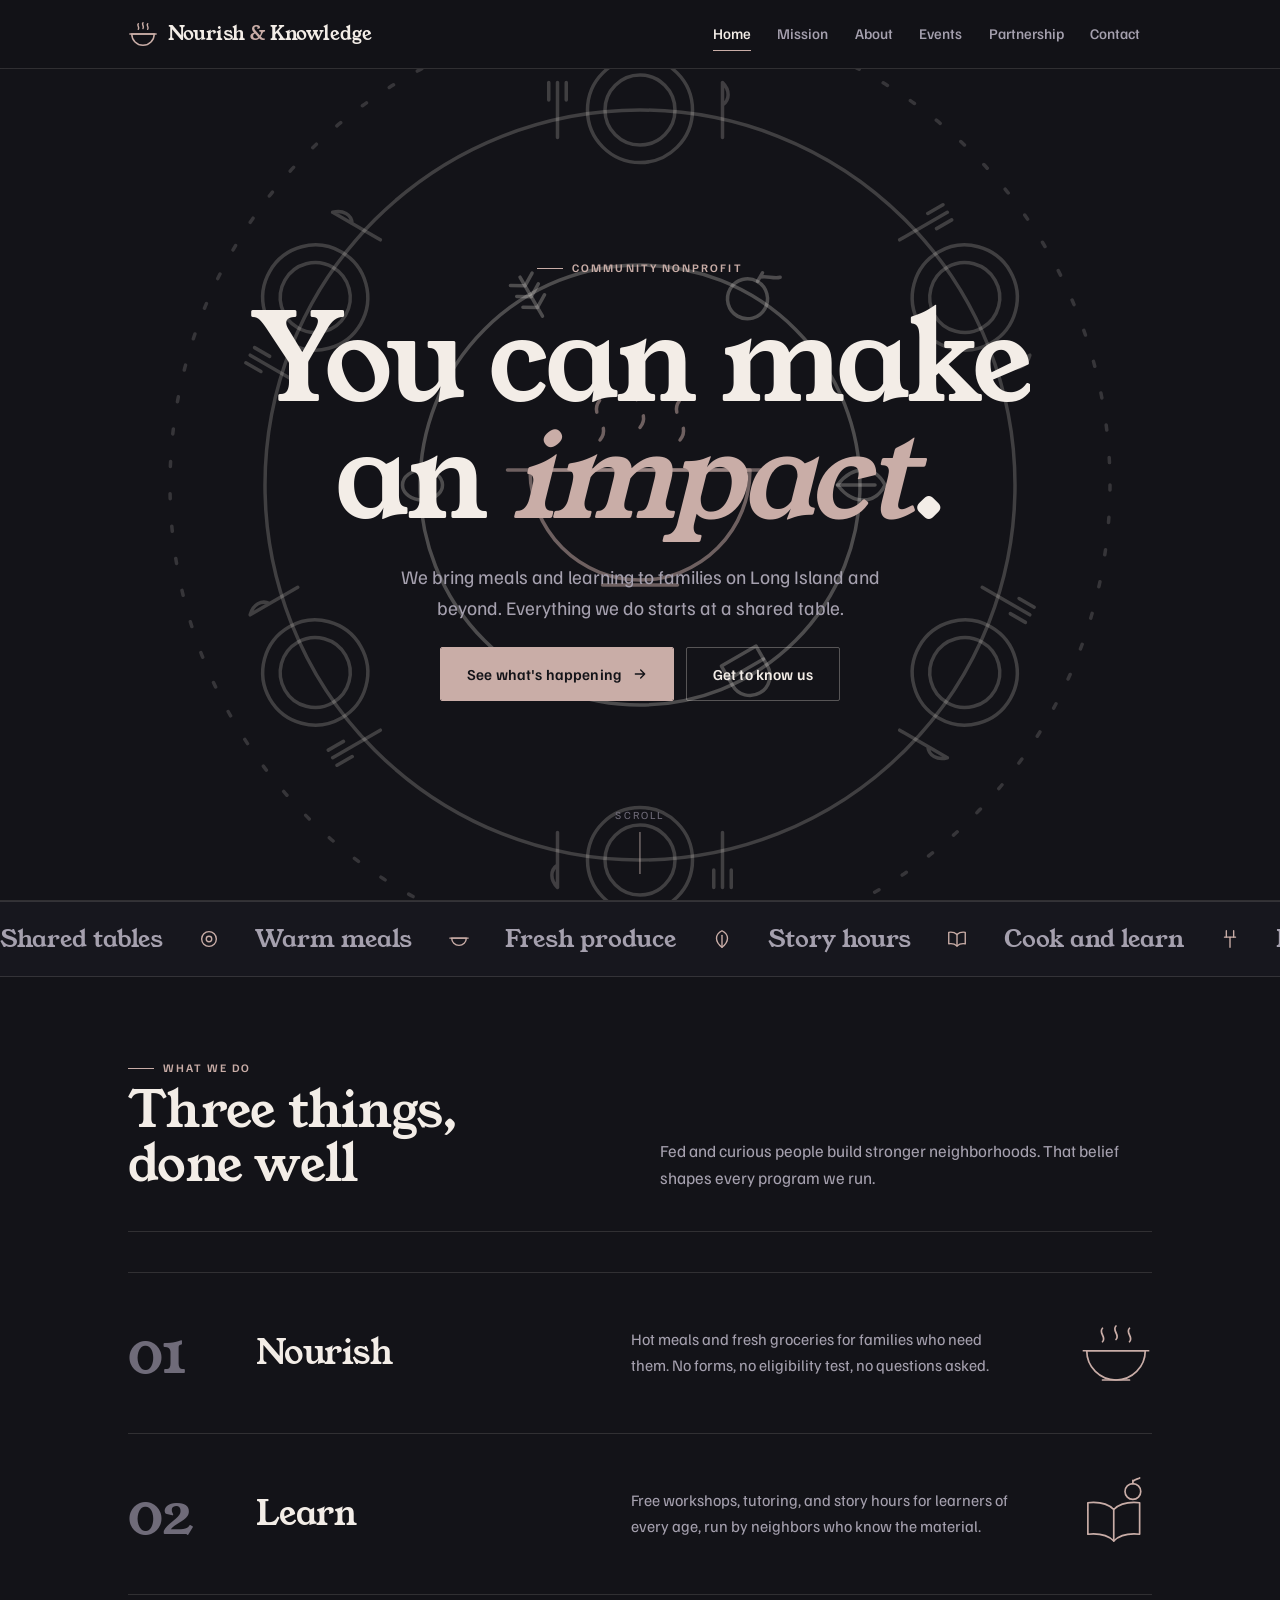
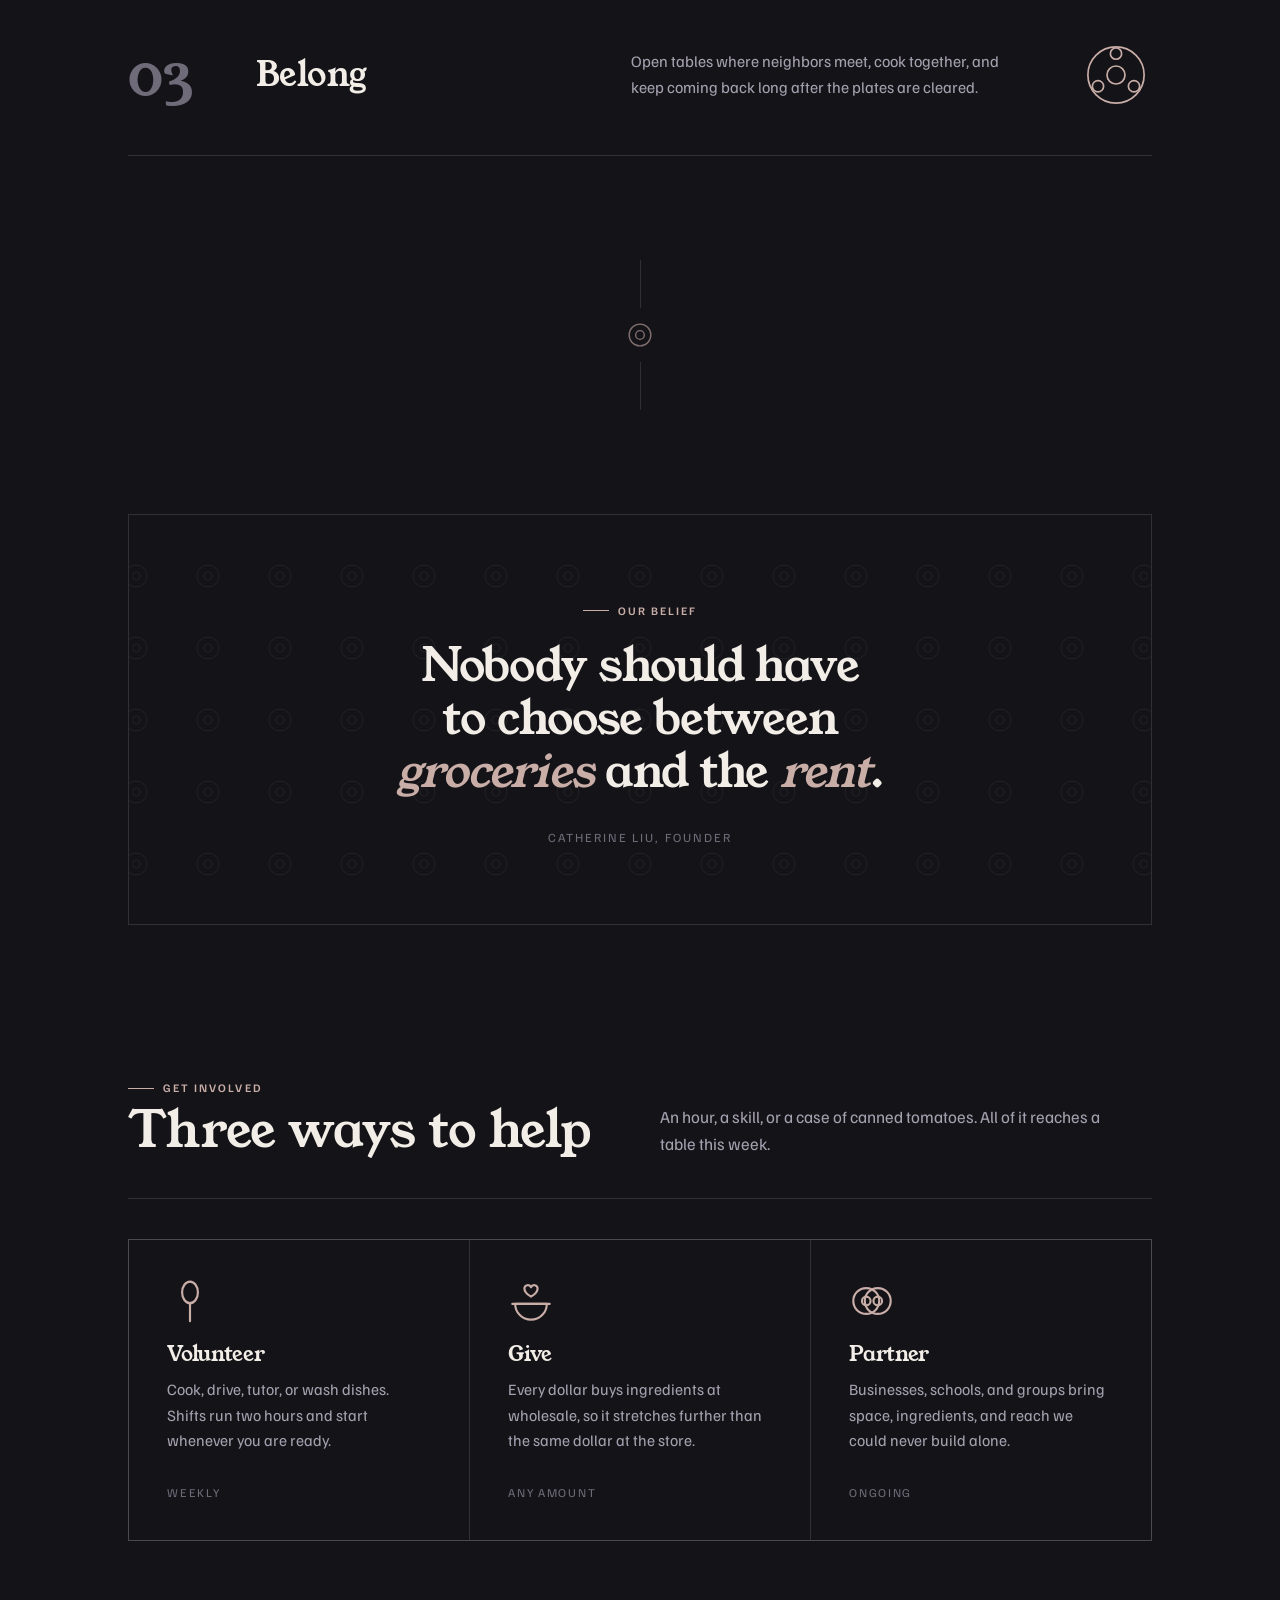
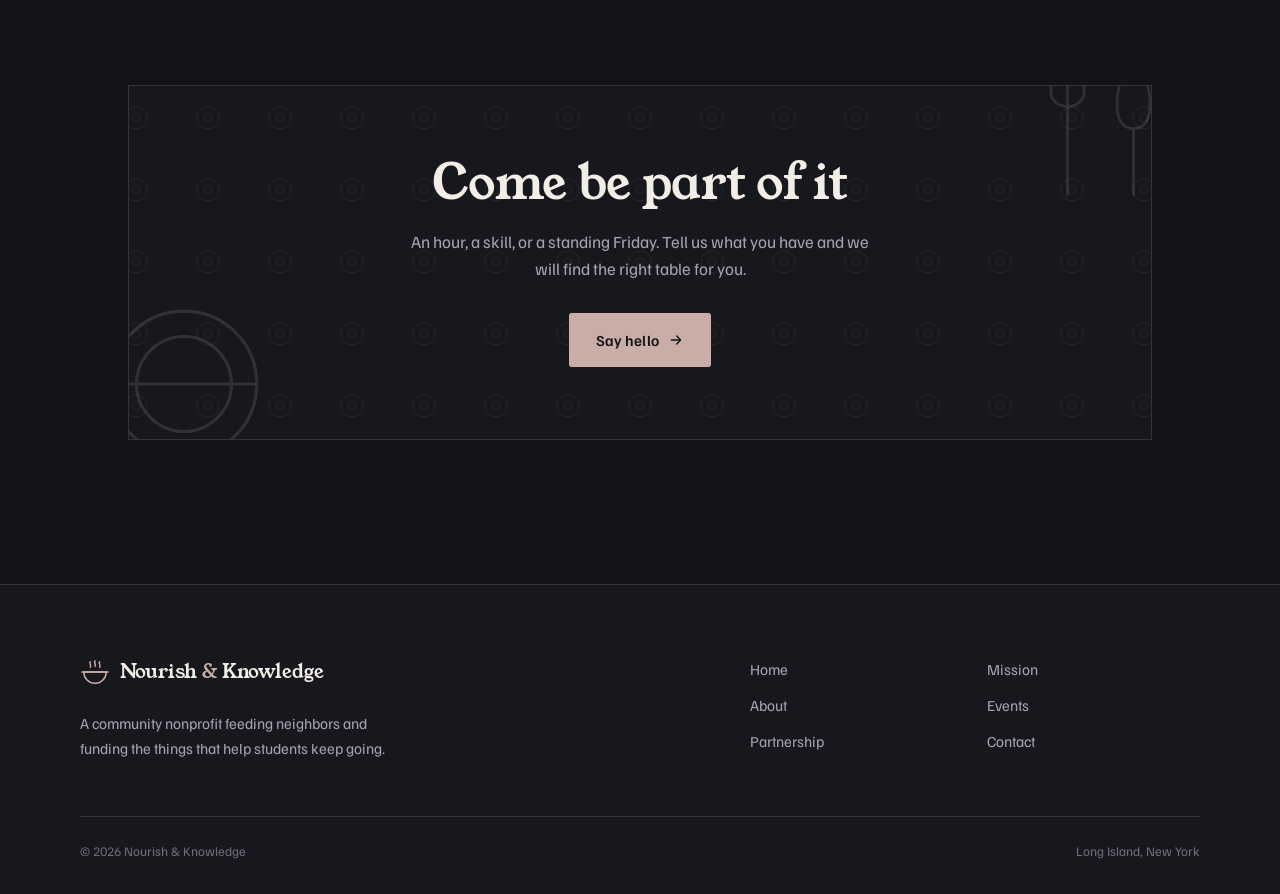
==== commit ed81125d: "Revert the from-scratch claymorphism merge That rebuild was based on this branch, which had fallen e" ====
--- a/index.html
+++ b/index.html
@@ -1,360 +1,376 @@
 <!DOCTYPE html>
-<html lang="en" class="no-js" id="top">
+<html lang="en">
 <head>
   <meta charset="UTF-8">
-  <meta name="viewport" content="width=device-width, initial-scale=1">
-  <meta name="description" content="Nourish and Knowledge is a community nonprofit bringing nourishing meals and joyful learning to K-12 students and families on Long Island and beyond.">
-  <meta name="theme-color" content="#FFF3E7">
+  <meta name="viewport" content="width=device-width, initial-scale=1.0">
   <title>Nourish &amp; Knowledge</title>
-
-  <link rel="preload" href="fonts/Fredoka-var.woff2" as="font" type="font/woff2" crossorigin>
-  <link rel="preload" href="fonts/Nunito-var.woff2" as="font" type="font/woff2" crossorigin>
+  <meta name="description" content="A community nonprofit bringing meals and learning to families on Long Island and beyond.">
+  <link rel="preconnect" href="https://fonts.gstatic.com" crossorigin>
   <link rel="stylesheet" href="css/style.css">
-  <link rel="icon" href="data:image/svg+xml,%3Csvg xmlns='http://www.w3.org/2000/svg' viewBox='0 0 32 32'%3E%3Crect width='32' height='32' rx='11' fill='%23FF7A3C'/%3E%3Cg fill='none' stroke='%23FFFDFA' stroke-width='2.4' stroke-linecap='round'%3E%3Cpath d='M7 16h18'/%3E%3Cpath d='M8 16a8 8 0 0 0 16 0'/%3E%3Cpath d='M16 12c0-3 2-5 5-5 0 3-2 5-5 5Z'/%3E%3C/g%3E%3C/svg%3E">
 </head>
 <body>
 
   <a class="skip-link" href="#main">Skip to content</a>
-  <div class="scroll-progress" aria-hidden="true"></div>
-
-  <nav class="site-nav" aria-label="Main">
-    <div class="container">
-      <a class="brand" href="index.html">
-        <span class="brand-mark" aria-hidden="true"><svg viewBox="0 0 24 24" fill="none" stroke="currentColor" stroke-width="1.9" stroke-linecap="round" stroke-linejoin="round" aria-hidden="true"><path d="M3 12h18"/><path d="M4 12a8 8 0 0 0 16 0"/><path d="M12 8.5c0-3 2-5 5-5 0 3-2 5-5 5Z"/></svg></span>
-        Nourish <span class="brand-amp">&amp;</span> Knowledge
+
+  <header class="site-head">
+    <div class="head-inner">
+      <a class="logo" href="index.html">
+        <span class="logo-mark" aria-hidden="true">
+          <svg viewBox="0 0 32 32" fill="none" stroke="currentColor" stroke-width="1.6" stroke-linecap="round" stroke-linejoin="round">
+            <path d="M4 16a12 12 0 0 0 24 0Z"/>
+            <path d="M2 16h28"/>
+            <path d="M11 11c2-2-2-4 0-6M16 10c2-2-2-4 0-6M21 11c2-2-2-4 0-6"/>
+          </svg>
+        </span>
+        <span class="logo-text">Nourish <em>&amp;</em> Knowledge</span>
       </a>
-
-      <div class="nav-panel" id="nav-panel">
-        <ul class="nav-menu"><li><a href="index.html">Home</a></li><li><a href="mission.html">Mission</a></li><li><a href="about.html">About</a></li><li><a href="events.html">Events</a></li><li><a href="partnership.html">Partnership</a></li><li><a href="contact.html">Contact</a></li></ul>
-        <a class="btn btn-primary drawer-cta" href="contact.html">Get involved</a>
-      </div>
-
-      <div class="nav-actions">
-        <a class="icon-btn" href="mailto:catherineqqliu15@gmail.com" aria-label="Email us"><svg viewBox="0 0 24 24" fill="none" stroke="currentColor" stroke-width="1.8" stroke-linecap="round" stroke-linejoin="round" aria-hidden="true"><rect x="3" y="5.5" width="18" height="13" rx="2.5"/><path d="M3.6 7l8.4 6 8.4-6"/></svg></a>
-        <a class="btn btn-primary nav-cta" href="contact.html">Get involved</a>
-        <button class="icon-btn nav-toggle" type="button" aria-expanded="false"
-                aria-controls="nav-panel" aria-label="Open menu">
-          <span class="bar" aria-hidden="true"></span>
-          <span class="bar" aria-hidden="true"></span>
-          <span class="bar" aria-hidden="true"></span>
-        </button>
-      </div>
-    </div>
-  </nav>
+      <nav class="site-nav" id="primary-nav" aria-label="Primary">
+        <ul>
+          <li><a href="index.html">Home</a></li>
+          <li><a href="mission.html">Mission</a></li>
+          <li><a href="about.html">About</a></li>
+          <li><a href="events.html">Events</a></li>
+          <li><a href="partnership.html">Partnership</a></li>
+          <li><a href="contact.html">Contact</a></li>
+        </ul>
+      </nav>
+      <button class="nav-toggle" type="button" aria-label="Toggle menu" aria-expanded="false" aria-controls="primary-nav">
+        <span></span><span></span><span></span>
+      </button>
+    </div>
+    <span class="progress" aria-hidden="true"></span>
+  </header>
 
   <main id="main">
+
     <section class="hero">
-      <div class="container hero-inner">
-        <h1 data-reveal>You can
-          <span class="hero-pill"><img class="ph" src="img/chef-crew-700.jpg" srcset="img/chef-crew-700.jpg 700w, img/chef-crew-1400.jpg 1400w" sizes="(max-width: 900px) 40vw, 220px" width="1400" height="1050" alt="Three volunteers in paper chef hats and aprons after a kitchen shift." decoding="async"></span> make<br>an impact.</h1>
-        <p class="hero-lead" data-reveal>We bring nourishing meals and joyful learning to
-          neighbors near and far. Pull up a chair. There&rsquo;s always room at our table.</p>
-        <div class="hero-actions" data-reveal>
-          <a class="btn btn-primary" href="events.html">See what&rsquo;s happening</a>
-          <a class="btn btn-ghost" href="about.html">Get to know us</a>
-        </div>
-
-        <div class="hero-strip">
-          <span class="strip-tag"><span class="sq"><svg viewBox="0 0 24 24" fill="none" stroke="currentColor" stroke-width="1.8" stroke-linecap="round" stroke-linejoin="round" aria-hidden="true"><rect x="3.5" y="3.5" width="7" height="7" rx="2"/><rect x="13.5" y="3.5" width="7" height="7" rx="2"/><rect x="3.5" y="13.5" width="7" height="7" rx="2"/><rect x="13.5" y="13.5" width="7" height="7" rx="2"/></svg></span> What we do</span>
-          <div class="marquee" aria-hidden="true">
-            <div class="marquee-track"><span>Nourish</span><span>Learn</span><span>Belong</span><span>Community suppers</span><span>Story &amp; Snack Hour</span><span>Cook &amp; Learn</span><span>Nourish</span><span>Learn</span><span>Belong</span><span>Community suppers</span><span>Story &amp; Snack Hour</span><span>Cook &amp; Learn</span></div>
-          </div>
-          <a class="scroll-cue" href="#what-we-do">Scroll down <span class="circle"><svg viewBox="0 0 24 24" fill="none" stroke="currentColor" stroke-width="2.2" stroke-linecap="round" stroke-linejoin="round" aria-hidden="true"><path d="M12 5v13"/><path d="M6.5 12.5L12 18l5.5-5.5"/></svg></span></a>
-        </div>
-      </div>
-    </section>
-
-    <section class="strip strip--paper" id="what-we-do">
-      <div class="container">
-        <div class="section-head center" data-reveal>
-          <span class="eyebrow">What we do</span>
-          <h2>Providing nourishment<br>and learning to neighbors</h2>
-          <p class="lead">Everything we do grows from one simple belief: when people are
-            fed and inspired, whole communities flourish.</p>
-          <a class="link-arrow" href="mission.html">Learn more <span class="circle"><svg viewBox="0 0 24 24" fill="none" stroke="currentColor" stroke-width="2.2" stroke-linecap="round" stroke-linejoin="round" aria-hidden="true"><path d="M7 17L17 7"/><path d="M8.5 7H17v8.5"/></svg></span></a>
-        </div>
-
-        <div class="grid-3" data-stagger="0.1">
-          <a class="card" href="events.html" data-reveal>
-            <span class="icon"><svg viewBox="0 0 24 24" fill="none" stroke="currentColor" stroke-width="1.8" stroke-linecap="round" stroke-linejoin="round" aria-hidden="true"><path d="M3 11h18"/><path d="M4 11a8 8 0 0 0 16 0"/><path d="M8.5 5c0 1-1 1.4-1 2.4M12 4.2c0 1-1 1.4-1 2.4M15.5 5c0 1-1 1.4-1 2.4"/></svg></span>
-            <h3>Nourish</h3>
-            <p>Warm, healthy meals and fresh groceries for families who need a little extra. No questions, just kindness.</p>
-            <span class="card-foot">
-              <span class="tags"><span class="tag">Meals</span><span class="tag">Groceries</span></span>
-              <span class="card-go"><svg viewBox="0 0 24 24" fill="none" stroke="currentColor" stroke-width="2.2" stroke-linecap="round" stroke-linejoin="round" aria-hidden="true"><path d="M7 17L17 7"/><path d="M8.5 7H17v8.5"/></svg></span>
-            </span>
+      <div class="hero-table" aria-hidden="true">
+        <svg viewBox="0 0 400 400" fill="none" stroke="currentColor" stroke-width="1.4" stroke-linecap="round" stroke-linejoin="round">
+
+          <g class="ring-dash" stroke-opacity="0.16">
+            <circle cx="200" cy="200" r="188" stroke-dasharray="2 11"/>
+          </g>
+
+          <g class="ring-outer" stroke-opacity="0.2">
+            <circle class="draw" style="--len: 942" cx="200" cy="200" r="150"/>
+
+            <g transform="rotate(0 200 200)"><g transform="translate(200 50)">
+              <circle r="21"/><circle r="14"/>
+              <path d="M-33 -11v22M-36.5 -11v7M-29.5 -11v7"/>
+              <path d="M33 -11v22M33 -11c3 3 3 7 0 9"/>
+            </g></g>
+            <g transform="rotate(60 200 200)"><g transform="translate(200 50)">
+              <circle r="21"/><circle r="14"/>
+              <path d="M-33 -11v22M-36.5 -11v7M-29.5 -11v7"/>
+              <path d="M33 -11v22M33 -11c3 3 3 7 0 9"/>
+            </g></g>
+            <g transform="rotate(120 200 200)"><g transform="translate(200 50)">
+              <circle r="21"/><circle r="14"/>
+              <path d="M-33 -11v22M-36.5 -11v7M-29.5 -11v7"/>
+              <path d="M33 -11v22M33 -11c3 3 3 7 0 9"/>
+            </g></g>
+            <g transform="rotate(180 200 200)"><g transform="translate(200 50)">
+              <circle r="21"/><circle r="14"/>
+              <path d="M-33 -11v22M-36.5 -11v7M-29.5 -11v7"/>
+              <path d="M33 -11v22M33 -11c3 3 3 7 0 9"/>
+            </g></g>
+            <g transform="rotate(240 200 200)"><g transform="translate(200 50)">
+              <circle r="21"/><circle r="14"/>
+              <path d="M-33 -11v22M-36.5 -11v7M-29.5 -11v7"/>
+              <path d="M33 -11v22M33 -11c3 3 3 7 0 9"/>
+            </g></g>
+            <g transform="rotate(300 200 200)"><g transform="translate(200 50)">
+              <circle r="21"/><circle r="14"/>
+              <path d="M-33 -11v22M-36.5 -11v7M-29.5 -11v7"/>
+              <path d="M33 -11v22M33 -11c3 3 3 7 0 9"/>
+            </g></g>
+          </g>
+
+          <g class="ring-inner" stroke-opacity="0.26">
+            <circle class="draw" style="--len: 553" cx="200" cy="200" r="88"/>
+
+            <g transform="rotate(30 200 200)"><g transform="translate(200 112)">
+              <circle cy="2" r="8"/>
+              <path d="M0 -6v-4M0 -8c2-2 5-2 7-4"/>
+            </g></g>
+            <g transform="rotate(90 200 200)"><g transform="translate(200 112)">
+              <path d="M0 9C-8 3-8-6 0-10 8-6 8 3 0 9Z"/>
+              <path d="M0 9V-6"/>
+            </g></g>
+            <g transform="rotate(150 200 200)"><g transform="translate(200 112)">
+              <path d="M-8 9V0a8 8 0 0 1 16 0v9Z"/>
+              <path d="M-8 3h16"/>
+            </g></g>
+            <g transform="rotate(210 200 200)"><g transform="translate(200 112)">
+              <path d="M0 11-6-1h12Z"/>
+              <path d="M0 -1v-4M0 -4l-5-4M0 -4l5-4"/>
+            </g></g>
+            <g transform="rotate(270 200 200)"><g transform="translate(200 112)">
+              <ellipse cy="1" rx="6" ry="8"/>
+            </g></g>
+            <g transform="rotate(330 200 200)"><g transform="translate(200 112)">
+              <path d="M0 10V-8"/>
+              <path d="M0 -4l-5-3M0 -4l5-3M0 1l-5-3M0 1l5-3M0 6l-5-3M0 6l5-3"/>
+            </g></g>
+          </g>
+
+          <g transform="translate(200 200)" stroke-opacity="0.5">
+            <path class="accent" d="M-44 -6a44 44 0 0 0 88 0Z"/>
+            <path class="accent" d="M-53 -6h106"/>
+            <path class="accent" d="M-15 40h30"/>
+            <g class="steam accent">
+              <path d="M-16 -18c5-6-5-10 0-16"/>
+              <path d="M0 -23c5-6-5-10 0-16"/>
+              <path d="M16 -18c5-6-5-10 0-16"/>
+            </g>
+          </g>
+
+        </svg>
+      </div>
+
+      <div class="hero-copy">
+        <p class="eyebrow">Community nonprofit</p>
+        <h1>
+          <span class="line"><span>You can make</span></span>
+          <span class="line"><span>an <em>impact</em>.</span></span>
+        </h1>
+        <p class="hero-sub">We bring meals and learning to families on Long Island
+          and beyond. Everything we do starts at a shared table.</p>
+        <div class="actions">
+          <a class="btn btn-primary" href="events.html">
+            See what's happening
+            <svg viewBox="0 0 24 24" fill="none" stroke="currentColor" stroke-width="2" stroke-linecap="round" stroke-linejoin="round" aria-hidden="true"><path d="M5 12h14M13 6l6 6-6 6"/></svg>
           </a>
-          <a class="card" href="events.html" data-reveal>
-            <span class="icon"><svg viewBox="0 0 24 24" fill="none" stroke="currentColor" stroke-width="1.8" stroke-linecap="round" stroke-linejoin="round" aria-hidden="true"><path d="M12 6.5C10.4 5.1 7.9 4.6 4 5.1v13c3.9-.5 6.4 0 8 1.4 1.6-1.4 4.1-1.9 8-1.4v-13c-3.9-.5-6.4 0-8 1.4Z"/><path d="M12 6.5v13"/></svg></span>
-            <h3>Learn</h3>
-            <p>Free workshops, tutoring, and story hours that spark curiosity and confidence in learners young and old.</p>
-            <span class="card-foot">
-              <span class="tags"><span class="tag">Workshops</span><span class="tag">Tutoring</span></span>
-              <span class="card-go"><svg viewBox="0 0 24 24" fill="none" stroke="currentColor" stroke-width="2.2" stroke-linecap="round" stroke-linejoin="round" aria-hidden="true"><path d="M7 17L17 7"/><path d="M8.5 7H17v8.5"/></svg></span>
-            </span>
+          <a class="btn btn-secondary" href="about.html">Get to know us</a>
+        </div>
+      </div>
+
+      <a class="scroll-cue" href="#work">
+        <span>Scroll</span>
+        <i aria-hidden="true"></i>
+      </a>
+    </section>
+
+    <div class="marquee" aria-hidden="true">
+      <div class="marquee-track">
+        <div class="marquee-group">
+          <span>Shared tables</span>
+          <svg viewBox="0 0 24 24" fill="none" stroke="currentColor" stroke-width="1.5" stroke-linecap="round" stroke-linejoin="round"><circle cx="12" cy="12" r="8"/><circle cx="12" cy="12" r="3"/></svg>
+          <span>Warm meals</span>
+          <svg viewBox="0 0 24 24" fill="none" stroke="currentColor" stroke-width="1.5" stroke-linecap="round" stroke-linejoin="round"><path d="M4 11a8 8 0 0 0 16 0Z"/><path d="M2 11h20"/></svg>
+          <span>Fresh produce</span>
+          <svg viewBox="0 0 24 24" fill="none" stroke="currentColor" stroke-width="1.5" stroke-linecap="round" stroke-linejoin="round"><path d="M12 21C4 15 4 7 12 3c8 4 8 12 0 18Z"/><path d="M12 21V8"/></svg>
+          <span>Story hours</span>
+          <svg viewBox="0 0 24 24" fill="none" stroke="currentColor" stroke-width="1.5" stroke-linecap="round" stroke-linejoin="round"><path d="M12 7C9.5 4.8 6 4.2 3 4.7v12.6c3-.5 6.5.1 9 2.3 2.5-2.2 6-2.8 9-2.3V4.7c-3-.5-6.5.1-9 2.3Z"/><path d="M12 7v12.6"/></svg>
+          <span>Cook and learn</span>
+          <svg viewBox="0 0 24 24" fill="none" stroke="currentColor" stroke-width="1.5" stroke-linecap="round" stroke-linejoin="round"><path d="M12 21V10"/><path d="M8 3v7M16 3v7"/><path d="M6 10h12"/></svg>
+          <span>Neighbors</span>
+          <svg viewBox="0 0 24 24" fill="none" stroke="currentColor" stroke-width="1.5" stroke-linecap="round" stroke-linejoin="round"><circle cx="9" cy="12" r="6"/><circle cx="15" cy="12" r="6"/></svg>
+        </div>
+        <div class="marquee-group">
+          <span>Shared tables</span>
+          <svg viewBox="0 0 24 24" fill="none" stroke="currentColor" stroke-width="1.5" stroke-linecap="round" stroke-linejoin="round"><circle cx="12" cy="12" r="8"/><circle cx="12" cy="12" r="3"/></svg>
+          <span>Warm meals</span>
+          <svg viewBox="0 0 24 24" fill="none" stroke="currentColor" stroke-width="1.5" stroke-linecap="round" stroke-linejoin="round"><path d="M4 11a8 8 0 0 0 16 0Z"/><path d="M2 11h20"/></svg>
+          <span>Fresh produce</span>
+          <svg viewBox="0 0 24 24" fill="none" stroke="currentColor" stroke-width="1.5" stroke-linecap="round" stroke-linejoin="round"><path d="M12 21C4 15 4 7 12 3c8 4 8 12 0 18Z"/><path d="M12 21V8"/></svg>
+          <span>Story hours</span>
+          <svg viewBox="0 0 24 24" fill="none" stroke="currentColor" stroke-width="1.5" stroke-linecap="round" stroke-linejoin="round"><path d="M12 7C9.5 4.8 6 4.2 3 4.7v12.6c3-.5 6.5.1 9 2.3 2.5-2.2 6-2.8 9-2.3V4.7c-3-.5-6.5.1-9 2.3Z"/><path d="M12 7v12.6"/></svg>
+          <span>Cook and learn</span>
+          <svg viewBox="0 0 24 24" fill="none" stroke="currentColor" stroke-width="1.5" stroke-linecap="round" stroke-linejoin="round"><path d="M12 21V10"/><path d="M8 3v7M16 3v7"/><path d="M6 10h12"/></svg>
+          <span>Neighbors</span>
+          <svg viewBox="0 0 24 24" fill="none" stroke="currentColor" stroke-width="1.5" stroke-linecap="round" stroke-linejoin="round"><circle cx="9" cy="12" r="6"/><circle cx="15" cy="12" r="6"/></svg>
+        </div>
+      </div>
+    </div>
+
+    <section class="section" id="work">
+      <div class="section-head">
+        <div>
+          <p class="eyebrow">What we do</p>
+          <h2 class="mask">Three things, done well</h2>
+        </div>
+        <p class="lead">Fed and curious people build stronger neighborhoods. That
+          belief shapes every program we run.</p>
+      </div>
+
+      <div class="offer">
+        <article class="offer-row">
+          <span class="offer-num">01</span>
+          <h3>Nourish</h3>
+          <p>Hot meals and fresh groceries for families who need them. No forms,
+            no eligibility test, no questions asked.</p>
+          <div class="offer-art" aria-hidden="true">
+            <svg viewBox="0 0 64 64" fill="none" stroke="currentColor" stroke-width="1.5" stroke-linecap="round" stroke-linejoin="round">
+              <path d="M6 30a26 26 0 0 0 52 0Z"/>
+              <path d="M3 30h58"/>
+              <path d="M20 22c4-4-4-8 0-12M32 20c4-4-4-8 0-12M44 22c4-4-4-8 0-12"/>
+              <path d="M20 56h24"/>
+            </svg>
+          </div>
+        </article>
+
+        <article class="offer-row">
+          <span class="offer-num">02</span>
+          <h3>Learn</h3>
+          <p>Free workshops, tutoring, and story hours for learners of every age,
+            run by neighbors who know the material.</p>
+          <div class="offer-art" aria-hidden="true">
+            <svg viewBox="0 0 64 64" fill="none" stroke="currentColor" stroke-width="1.5" stroke-linecap="round" stroke-linejoin="round">
+              <path d="M30 28C25 23 17 21 7 22v28c10-1 18 1 23 6 5-5 13-7 23-6V22c-10-1-18 1-23 6Z"/>
+              <path d="M30 28v28"/>
+              <circle cx="47" cy="12" r="7"/>
+              <path d="M47 5V2M47 3c2-2 4-2 6-3"/>
+            </svg>
+          </div>
+        </article>
+
+        <article class="offer-row">
+          <span class="offer-num">03</span>
+          <h3>Belong</h3>
+          <p>Open tables where neighbors meet, cook together, and keep coming
+            back long after the plates are cleared.</p>
+          <div class="offer-art" aria-hidden="true">
+            <svg viewBox="0 0 64 64" fill="none" stroke="currentColor" stroke-width="1.5" stroke-linecap="round" stroke-linejoin="round">
+              <circle cx="32" cy="32" r="25"/>
+              <circle cx="32" cy="32" r="8"/>
+              <circle cx="32" cy="13" r="5"/>
+              <circle cx="16" cy="42" r="5"/>
+              <circle cx="48" cy="42" r="5"/>
+            </svg>
+          </div>
+        </article>
+      </div>
+    </section>
+
+    <div class="stitch" aria-hidden="true">
+      <i></i>
+      <svg viewBox="0 0 24 24" fill="none" stroke="currentColor" stroke-width="1.3" stroke-linecap="round"><circle cx="12" cy="12" r="10"/><circle cx="12" cy="12" r="4"/></svg>
+      <i></i>
+    </div>
+
+    <section class="section">
+      <div class="statement plate-field">
+        <p class="eyebrow">Our belief</p>
+        <blockquote>Nobody should have to choose between <em>groceries</em> and
+          the <em>rent</em>.</blockquote>
+        <cite>Catherine Liu, Founder</cite>
+      </div>
+    </section>
+
+    <section class="section">
+      <div class="section-head">
+        <div>
+          <p class="eyebrow">Get involved</p>
+          <h2 class="mask">Three ways to help</h2>
+        </div>
+        <p class="lead">An hour, a skill, or a case of canned tomatoes. All of it
+          reaches a table this week.</p>
+      </div>
+
+      <div class="grid">
+        <article class="card">
+          <div class="icon" aria-hidden="true">
+            <svg viewBox="0 0 32 32" fill="none" stroke="currentColor" stroke-width="1.5" stroke-linecap="round" stroke-linejoin="round">
+              <ellipse cx="16" cy="10" rx="5.5" ry="7.5"/>
+              <path d="M16 17.5v12.5"/>
+            </svg>
+          </div>
+          <h3>Volunteer</h3>
+          <p>Cook, drive, tutor, or wash dishes. Shifts run two hours and start
+            whenever you are ready.</p>
+          <span class="meta">Weekly</span>
+        </article>
+
+        <article class="card">
+          <div class="icon" aria-hidden="true">
+            <svg viewBox="0 0 32 32" fill="none" stroke="currentColor" stroke-width="1.5" stroke-linecap="round" stroke-linejoin="round">
+              <path d="M5 18a11 11 0 0 0 22 0Z"/>
+              <path d="M3 18h26"/>
+              <path d="M16 13s-4.6-2.7-4.6-5.7A2.4 2.4 0 0 1 16 6.4a2.4 2.4 0 0 1 4.6.9C20.6 10.3 16 13 16 13Z"/>
+            </svg>
+          </div>
+          <h3>Give</h3>
+          <p>Every dollar buys ingredients at wholesale, so it stretches further
+            than the same dollar at the store.</p>
+          <span class="meta">Any amount</span>
+        </article>
+
+        <article class="card">
+          <div class="icon" aria-hidden="true">
+            <svg viewBox="0 0 32 32" fill="none" stroke="currentColor" stroke-width="1.5" stroke-linecap="round" stroke-linejoin="round">
+              <circle cx="12" cy="16" r="9"/>
+              <circle cx="20" cy="16" r="9"/>
+              <circle cx="12" cy="16" r="3"/>
+              <circle cx="20" cy="16" r="3"/>
+            </svg>
+          </div>
+          <h3>Partner</h3>
+          <p>Businesses, schools, and groups bring space, ingredients, and reach
+            we could never build alone.</p>
+          <span class="meta">Ongoing</span>
+        </article>
+      </div>
+    </section>
+
+    <section class="section">
+      <div class="band plate-field">
+        <div class="band-art left" aria-hidden="true">
+          <svg viewBox="0 0 120 120" fill="none" stroke="currentColor" stroke-width="2" stroke-linecap="round" stroke-linejoin="round">
+            <circle cx="60" cy="60" r="46"/>
+            <circle cx="60" cy="60" r="30"/>
+            <path d="M14 60h92"/>
+          </svg>
+        </div>
+        <div class="band-art right" aria-hidden="true">
+          <svg viewBox="0 0 120 120" fill="none" stroke="currentColor" stroke-width="2" stroke-linecap="round" stroke-linejoin="round">
+            <path d="M36 12v40M24 12v22c0 6 6 10 12 10M48 12v22c0 6-6 10-12 10M36 52v56"/>
+            <path d="M84 108V60M84 60c-8 0-12-6-12-18S78 12 84 12s12 18 12 30-4 18-12 18Z"/>
+          </svg>
+        </div>
+        <h2 class="mask">Come be part of it</h2>
+        <p>An hour, a skill, or a standing Friday. Tell us what you have and we
+          will find the right table for you.</p>
+        <div class="actions">
+          <a class="btn btn-primary" href="contact.html">
+            Say hello
+            <svg viewBox="0 0 24 24" fill="none" stroke="currentColor" stroke-width="2" stroke-linecap="round" stroke-linejoin="round" aria-hidden="true"><path d="M5 12h14M13 6l6 6-6 6"/></svg>
           </a>
-          <a class="card" href="about.html" data-reveal>
-            <span class="icon"><svg viewBox="0 0 24 24" fill="none" stroke="currentColor" stroke-width="1.8" stroke-linecap="round" stroke-linejoin="round" aria-hidden="true"><circle cx="9" cy="8" r="3"/><path d="M3.5 20a5.5 5.5 0 0 1 11 0"/><path d="M16 5.2a3 3 0 0 1 0 5.8"/><path d="M17 14.4a5.5 5.5 0 0 1 3.5 5.6"/></svg></span>
-            <h3>Belong</h3>
-            <p>Gatherings and shared tables where neighbors become friends and everyone has a place to call their own.</p>
-            <span class="card-foot">
-              <span class="tags"><span class="tag">Community</span></span>
-              <span class="card-go"><svg viewBox="0 0 24 24" fill="none" stroke="currentColor" stroke-width="2.2" stroke-linecap="round" stroke-linejoin="round" aria-hidden="true"><path d="M7 17L17 7"/><path d="M8.5 7H17v8.5"/></svg></span>
-            </span>
-          </a>
-        </div>
-      </div>
-    </section>
-
-    <section class="strip impact">
-      <div class="arc arc--top arc--paper" aria-hidden="true"></div>
-      <div class="impact-track">
-       <div class="impact-stage">
-        <div class="container">
-        <div class="section-head center">
-          <h2>The need is closer<br>than you think</h2>
-        </div>
-
-        <div class="impact-figure">
-            <div class="impact-item" id="impact-panel-1" role="tabpanel"
-                 aria-labelledby="impact-tab-1" aria-hidden="true">
-              <span class="impact-num" data-count="8.3" data-decimals="1"
-                    data-prefix="" data-suffix="%">0</span>
-              <span class="impact-label">of Long Islanders faced food insecurity in 2023</span>
-            </div>
-            <div class="impact-item" id="impact-panel-2" role="tabpanel"
-                 aria-labelledby="impact-tab-2" aria-hidden="true">
-              <span class="impact-num" data-count="71500" data-decimals="0"
-                    data-prefix="" data-suffix="">0</span>
-              <span class="impact-label">children on Long Island face food insecurity</span>
-            </div>
-            <div class="impact-item" id="impact-panel-3" role="tabpanel"
-                 aria-labelledby="impact-tab-3" aria-hidden="true">
-              <span class="impact-num" data-count="2.2" data-decimals="1"
-                    data-prefix="" data-suffix="M">0</span>
-              <span class="impact-label">New Yorkers experience food insecurity</span>
-            </div>
-            <div class="impact-item" id="impact-panel-4" role="tabpanel"
-                 aria-labelledby="impact-tab-4" aria-hidden="true">
-              <span class="impact-num" data-count="2.83" data-decimals="2"
-                    data-prefix="" data-suffix="B">0</span>
-              <span class="impact-label">people worldwide cannot afford a healthy diet</span>
-            </div>
-        </div>
-        <div class="impact-dots" role="tablist" aria-label="Food insecurity statistics"><button id="impact-tab-1" type="button" role="tab" aria-controls="impact-panel-1" aria-selected="false" aria-label="Statistic 1"></button><button id="impact-tab-2" type="button" role="tab" aria-controls="impact-panel-2" aria-selected="false" aria-label="Statistic 2"></button><button id="impact-tab-3" type="button" role="tab" aria-controls="impact-panel-3" aria-selected="false" aria-label="Statistic 3"></button><button id="impact-tab-4" type="button" role="tab" aria-controls="impact-panel-4" aria-selected="false" aria-label="Statistic 4"></button></div>
-
-        <p class="impact-foot">
-          <span class="impact-cue" aria-hidden="true">Keep scrolling
-            <svg viewBox="0 0 24 24" fill="none" stroke="currentColor" stroke-width="2.2" stroke-linecap="round" stroke-linejoin="round"><path d="M12 5v13"/><path d="M6.5 12.5L12 18l5.5-5.5"/></svg></span>
-          <a class="link-arrow" href="mission.html#references">See our sources
-            <span class="circle"><svg viewBox="0 0 24 24" fill="none" stroke="currentColor" stroke-width="2.2" stroke-linecap="round" stroke-linejoin="round" aria-hidden="true"><path d="M7 17L17 7"/><path d="M8.5 7H17v8.5"/></svg></span></a>
-        </p>
-        </div>
-       </div>
-      </div>
-      <div class="arc arc--bottom arc--cream" aria-hidden="true"></div>
-    </section>
-
-    <section class="strip">
-      <div class="container">
-        <div class="split">
-          <div class="split-art" data-reveal><img class="ph" src="img/crew-serving-700.jpg" srcset="img/crew-serving-700.jpg 700w, img/crew-serving-1400.jpg 1400w" sizes="(max-width: 900px) 90vw, 45vw" width="1400" height="1050" alt="Nourish &amp; Knowledge volunteers standing behind bins of packed meals, holding cups of soup." loading="lazy" decoding="async"></div>
-          <div data-reveal>
-            <span class="eyebrow">Our mission</span>
-            <h2>Bridging the gap of inequality, one neighbor at a time</h2>
-            <p>Through community-led events and targeted fundraisers, we provide
-              nourishing meals and financial support to underserved and
-              underrepresented K&ndash;12 students and their families.</p>
-            <p>That work turns compassion into action, hunger into dignity, and hope
-              into lasting change.</p>
-            <a class="btn btn-ghost" href="mission.html">Read our mission</a>
-          </div>
-        </div>
-      </div>
-    </section>
-
-    <section class="strip pledge-wrap">
-      <div class="container">
-        <form class="pledge" data-reveal data-mailto="catherineqqliu15@gmail.com"
-              data-subject="I&rsquo;d like to support Nourish &amp; Knowledge">
-          <h2>Lend a hand</h2>
-
-          <div class="switch-row">
-            <span class="switch-label on">One-off help</span>
-            <button class="switch" type="button" role="switch" aria-checked="false"
-                    aria-label="Switch between one-off and regular support"></button>
-            <span class="switch-label">Regular support</span>
-          </div>
-
-          <div class="field">
-            <input id="pledge-amount" name="Hours or amount offered" type="text"
-                   placeholder="What can you offer?" autocomplete="off">
-            <select name="Kind of help" aria-label="Kind of help">
-              <option>Time</option>
-              <option>Food</option>
-              <option>Skills</option>
-              <option>Funds</option>
-            </select>
-          </div>
-
-          <div class="chips">
-            <button class="chip" type="button" data-amount="1 hour">1 hr</button>
-            <button class="chip" type="button" data-amount="2 hours">2 hrs</button>
-            <button class="chip" type="button" data-amount="Half a day">&frac12; day</button>
-            <button class="chip" type="button" data-amount="A whole day">1 day</button>
-          </div>
-
-          <label class="check">
-            <input type="checkbox" name="Prefers to stay anonymous" value="yes">
-            Keep my help anonymous
-          </label>
-
-          <div class="field">
-            <input name="Name" type="text" placeholder="Your name" autocomplete="name" required>
-          </div>
-
-          <label class="check">
-            <input type="checkbox" required>
-            I&rsquo;m happy to be contacted about this
-          </label>
-
-          <div class="pledge-actions">
-            <button class="btn btn-primary" type="submit">Send offer</button>
-            <a class="btn btn-soft" href="events.html">Come to an event</a>
-          </div>
-
-          <p class="pledge-note">This opens your own email app. Nothing is sent from this page.</p>
-          <p class="form-status" role="status" hidden>Your message is ready. If your mail
-            app did not open, send it one of these ways instead.</p>
-        </form>
-
-        <div class="pledge-below" data-reveal>
-          <a class="link-arrow" href="contact.html">Rather just talk?
-            <span class="circle"><svg viewBox="0 0 24 24" fill="none" stroke="currentColor" stroke-width="2.2" stroke-linecap="round" stroke-linejoin="round" aria-hidden="true"><path d="M7 17L17 7"/><path d="M8.5 7H17v8.5"/></svg></span></a>
-        </div>
-      </div>
-    </section>
-
-    <section class="strip strip--paper">
-      <div class="container">
-        <div class="section-head center" data-reveal>
-          <span class="eyebrow">Getting started</span>
-          <h2>Joining in is easy</h2>
-          <p class="lead">No experience needed, just a willingness to show up.</p>
-        </div>
-        <div class="steps" data-stagger="0.08">
-          <div class="step" data-reveal>
-            <h3>Say hello</h3>
-            <p>Send us a note about what you&rsquo;d like to do.</p>
-          </div>
-          <div class="step" data-reveal>
-            <h3>Find your fit</h3>
-            <p>Cook, tutor, drive, or lend a skill. We&rsquo;ll match you to something you&rsquo;ll enjoy.</p>
-          </div>
-          <div class="step" data-reveal>
-            <h3>Show up</h3>
-            <p>Come to a supper or a workshop. Bring a friend if you&rsquo;d like the company.</p>
-          </div>
-          <div class="step" data-reveal>
-            <h3>Keep in touch</h3>
-            <p>We&rsquo;ll let you know when the next gathering comes around.</p>
-          </div>
-        </div>
-      </div>
-    </section>
-
-    <section class="strip" data-rail>
-      <div class="container">
-        <div class="rail-head">
-          <div class="section-head" data-reveal>
-            <h2>What&rsquo;s coming up</h2>
-          </div>
-          <div class="rail-nav" data-reveal>
-            <button type="button" data-rail-prev aria-label="Previous"><svg viewBox="0 0 24 24" fill="none" stroke="currentColor" stroke-width="2.2" stroke-linecap="round" stroke-linejoin="round" aria-hidden="true"><path d="M19 12H5"/><path d="M11 6l-6 6 6 6"/></svg></button>
-            <button type="button" data-rail-next aria-label="Next"><svg viewBox="0 0 24 24" fill="none" stroke="currentColor" stroke-width="2.2" stroke-linecap="round" stroke-linejoin="round" aria-hidden="true"><path d="M5 12h14"/><path d="M13 6l6 6-6 6"/></svg></button>
-          </div>
-        </div>
-        <div class="rail">
-            <a class="rail-item" href="events.html" data-reveal>
-              <span class="rail-media"><img class="ph" src="img/distribution-hall-700.jpg" srcset="img/distribution-hall-700.jpg 700w, img/distribution-hall-1400.jpg 1400w" sizes="(max-width: 900px) 70vw, 19rem" width="1400" height="788" alt="The community hall during a meal service, volunteers and neighbours around tables of packed meals." loading="lazy" decoding="async"></span>
-              <span class="rail-date">Friday evenings</span>
-              <h3>Community Supper</h3>
-              <p>A free, home-cooked meal and good conversation. No RSVP needed.</p>
-            </a>
-            <a class="rail-item" href="events.html" data-reveal>
-              <span class="rail-media"><img class="ph" src="img/sorting-table-700.jpg" srcset="img/sorting-table-700.jpg 700w, img/sorting-table-1400.jpg 1400w" sizes="(max-width: 900px) 70vw, 19rem" width="1400" height="2489" alt="Volunteers and neighbours sorting wrapped meals and bags at a long table." loading="lazy" decoding="async"></span>
-              <span class="rail-date">Saturday mornings</span>
-              <h3>Story &amp; Snack Hour</h3>
-              <p>Read-alouds, crafts, and treats for little ones and their grown-ups.</p>
-            </a>
-            <a class="rail-item" href="events.html" data-reveal>
-              <span class="rail-media"><img class="ph" src="img/prep-chopping-700.jpg" srcset="img/prep-chopping-700.jpg 700w, img/prep-chopping-1400.jpg 1400w" sizes="(max-width: 900px) 70vw, 19rem" width="1400" height="1867" alt="A volunteer in a chef hat chopping cooked meat on a board in the kitchen." loading="lazy" decoding="async"></span>
-              <span class="rail-date">Once a month</span>
-              <h3>Cook &amp; Learn</h3>
-              <p>Hands-on cooking workshops where we make a meal and take the recipe home.</p>
-            </a>
-            <a class="rail-item" href="events.html" data-reveal>
-              <span class="rail-media"><img class="ph" src="img/kitchen-bagging-700.jpg" srcset="img/kitchen-bagging-700.jpg 700w, img/kitchen-bagging-1400.jpg 1400w" sizes="(max-width: 900px) 70vw, 19rem" width="1400" height="1867" alt="Volunteers in chef hats filling paper bags with hot food in a commercial kitchen." loading="lazy" decoding="async"></span>
-              <span class="rail-date">Any time</span>
-              <h3>Volunteer with us</h3>
-              <p>Setting up, serving, reading a story, or washing up. An hour genuinely helps.</p>
-            </a>
-        </div>
-      </div>
-    </section>
-
-    <section class="strip action">
-      <div class="arc arc--top arc--cream" aria-hidden="true"></div>
-      <div class="action-orbs" aria-hidden="true"><div class="orb"><img class="ph" src="img/chef-crew-700.jpg" srcset="img/chef-crew-700.jpg 700w, img/chef-crew-1400.jpg 1400w" sizes="170px" width="1400" height="1050" alt="" loading="lazy" decoding="async"></div><div class="orb"><img class="ph" src="img/meals-packed-700.jpg" srcset="img/meals-packed-700.jpg 700w, img/meals-packed-1400.jpg 1400w" sizes="170px" width="1400" height="1867" alt="" loading="lazy" decoding="async"></div><div class="orb"><img class="ph" src="img/handing-bags-700.jpg" srcset="img/handing-bags-700.jpg 700w, img/handing-bags-1400.jpg 1400w" sizes="170px" width="1400" height="788" alt="" loading="lazy" decoding="async"></div><div class="orb"><img class="ph" src="img/kitchen-line-700.jpg" srcset="img/kitchen-line-700.jpg 700w, img/kitchen-line-1400.jpg 1400w" sizes="170px" width="1400" height="1867" alt="" loading="lazy" decoding="async"></div><div class="orb"><img class="ph" src="img/community-portrait-700.jpg" srcset="img/community-portrait-700.jpg 700w, img/community-portrait-1400.jpg 1400w" sizes="170px" width="1400" height="1050" alt="" loading="lazy" decoding="async"></div><div class="orb"><img class="ph" src="img/crew-portrait-700.jpg" srcset="img/crew-portrait-700.jpg 700w, img/crew-portrait-1400.jpg 1400w" sizes="170px" width="1400" height="2489" alt="" loading="lazy" decoding="async"></div></div>
-      <div class="container action-inner">
-        <span class="eyebrow" data-reveal>Take action</span>
-        <h2 data-reveal>Join us in making<br>a difference</h2>
-        <div class="hero-actions" data-reveal>
-          <a class="btn btn-primary" href="contact.html">Volunteer now</a>
-          <a class="link-arrow" href="about.html">Learn more <span class="circle"><svg viewBox="0 0 24 24" fill="none" stroke="currentColor" stroke-width="2.2" stroke-linecap="round" stroke-linejoin="round" aria-hidden="true"><path d="M7 17L17 7"/><path d="M8.5 7H17v8.5"/></svg></span></a>
-        </div>
-      </div>
-    </section>
+        </div>
+      </div>
+    </section>
+
   </main>
 
-  <footer class="site-footer">
-    <div class="container">
-      <div class="footer-top">
-        <a class="btn btn-primary" href="contact.html">Get involved</a>
-      </div>
-
-      <div class="footer-grid">
-        <div class="footer-brand">
-          <a class="brand" href="index.html">
-            <span class="brand-mark" aria-hidden="true"><svg viewBox="0 0 24 24" fill="none" stroke="currentColor" stroke-width="1.9" stroke-linecap="round" stroke-linejoin="round" aria-hidden="true"><path d="M3 12h18"/><path d="M4 12a8 8 0 0 0 16 0"/><path d="M12 8.5c0-3 2-5 5-5 0 3-2 5-5 5Z"/></svg></span>
-            Nourish <span class="brand-amp">&amp;</span> Knowledge
-          </a>
-          <p>A community nonprofit nourishing bodies and minds, one neighbor at a time.</p>
-          <div class="socials"><a href="#" aria-label="X"><svg viewBox="0 0 24 24" fill="currentColor" aria-hidden="true"><path d="M4 4l7.6 9.7L4.4 20h1.9l6.1-6.5L17.4 20H21l-8-10.2L20 4h-1.9l-5.6 6-4.7-6Z"/></svg></a><a href="#" aria-label="YouTube"><svg viewBox="0 0 24 24" fill="currentColor" aria-hidden="true"><path d="M21.2 8.2a2.6 2.6 0 0 0-1.8-1.8C17.8 6 12 6 12 6s-5.8 0-7.4.4A2.6 2.6 0 0 0 2.8 8.2 26 26 0 0 0 2.4 12a26 26 0 0 0 .4 3.8 2.6 2.6 0 0 0 1.8 1.8C6.2 18 12 18 12 18s5.8 0 7.4-.4a2.6 2.6 0 0 0 1.8-1.8 26 26 0 0 0 .4-3.8 26 26 0 0 0-.4-3.8ZM10.2 14.6V9.4L14.7 12Z"/></svg></a><a href="#" aria-label="LinkedIn"><svg viewBox="0 0 24 24" fill="currentColor" aria-hidden="true"><path d="M6.9 8.5H4.2V20h2.7ZM5.5 4a1.6 1.6 0 1 0 0 3.2 1.6 1.6 0 0 0 0-3.2ZM19.8 13.2c0-2.9-1.6-4.3-3.7-4.3a3.2 3.2 0 0 0-2.9 1.6V8.5H10.6V20h2.7v-6.1c0-1.6.8-2.3 1.9-2.3s1.9.7 1.9 2.3V20h2.7Z"/></svg></a><a href="#" aria-label="Instagram"><svg viewBox="0 0 24 24" fill="currentColor" aria-hidden="true"><path d="M12 6.9A5.1 5.1 0 1 0 17.1 12 5.1 5.1 0 0 0 12 6.9Zm0 8.4A3.3 3.3 0 1 1 15.3 12 3.3 3.3 0 0 1 12 15.3Zm6.5-8.6a1.2 1.2 0 1 1-1.2-1.2 1.2 1.2 0 0 1 1.2 1.2ZM16.2 3H7.8A4.8 4.8 0 0 0 3 7.8v8.4A4.8 4.8 0 0 0 7.8 21h8.4a4.8 4.8 0 0 0 4.8-4.8V7.8A4.8 4.8 0 0 0 16.2 3Zm3 13.2a3 3 0 0 1-3 3H7.8a3 3 0 0 1-3-3V7.8a3 3 0 0 1 3-3h8.4a3 3 0 0 1 3 3Z"/></svg></a><a href="#" aria-label="Facebook"><svg viewBox="0 0 24 24" fill="currentColor" aria-hidden="true"><path d="M20 12a8 8 0 1 0-9.2 7.9v-5.6H8.7V12h2.1v-1.8c0-2.1 1.2-3.2 3.1-3.2a13 13 0 0 1 1.9.2v2h-1c-1 0-1.4.7-1.4 1.4V12h2.3l-.4 2.3h-1.9v5.6A8 8 0 0 0 20 12Z"/></svg></a></div>
-        </div>
-
-        <div class="footer-col">
-          <h4>Quick links</h4>
-          <ul><li><a href="index.html">Home</a></li><li><a href="mission.html">Mission</a></li><li><a href="about.html">About</a></li><li><a href="events.html">Events</a></li><li><a href="partnership.html">Partnership</a></li><li><a href="contact.html">Contact</a></li></ul>
-        </div>
-
-        <div class="footer-col">
-          <h4>Contact us</h4>
-          <div class="contact-rows">
-            <a class="contact-row" href="mailto:catherineqqliu15@gmail.com">
-              <span class="circle"><svg viewBox="0 0 24 24" fill="none" stroke="currentColor" stroke-width="1.8" stroke-linecap="round" stroke-linejoin="round" aria-hidden="true"><rect x="3" y="5.5" width="18" height="13" rx="2.5"/><path d="M3.6 7l8.4 6 8.4-6"/></svg></span> Send email
-            </a>
-            <a class="contact-row" href="contact.html">
-              <span class="circle"><svg viewBox="0 0 24 24" fill="none" stroke="currentColor" stroke-width="1.8" stroke-linecap="round" stroke-linejoin="round" aria-hidden="true"><path d="M6.3 3.5h3l1.5 3.8-1.9 1.3a11 11 0 0 0 5.5 5.5l1.3-1.9 3.8 1.5v3a1.8 1.8 0 0 1-2 1.8A15.5 15.5 0 0 1 4.5 5.5a1.8 1.8 0 0 1 1.8-2Z"/></svg></span> Get in touch
-            </a>
-          </div>
-        </div>
-      </div>
-
-      <div class="footer-bottom">
-        <span>&copy; 2026 Nourish &amp; Knowledge. All rights reserved.</span>
-        <a class="link-arrow" href="#top">Back to top <span class="circle"><svg viewBox="0 0 24 24" fill="none" stroke="currentColor" stroke-width="2.2" stroke-linecap="round" stroke-linejoin="round" aria-hidden="true"><path d="M12 19V5"/><path d="M6 11l6-6 6 6"/></svg></span></a>
-      </div>
+  <footer>
+    <div class="footer-inner">
+      <div class="footer-brand">
+        <a class="logo" href="index.html">
+          <span class="logo-mark" aria-hidden="true">
+            <svg viewBox="0 0 32 32" fill="none" stroke="currentColor" stroke-width="1.6" stroke-linecap="round" stroke-linejoin="round">
+              <path d="M4 16a12 12 0 0 0 24 0Z"/>
+              <path d="M2 16h28"/>
+              <path d="M11 11c2-2-2-4 0-6M16 10c2-2-2-4 0-6M21 11c2-2-2-4 0-6"/>
+            </svg>
+          </span>
+          <span class="logo-text">Nourish <em>&amp;</em> Knowledge</span>
+        </a>
+        <p>A community nonprofit feeding neighbors and funding the things that
+          help students keep going.</p>
+      </div>
+      <nav class="footer-links" aria-label="Footer">
+        <a href="index.html">Home</a>
+        <a href="mission.html">Mission</a>
+        <a href="about.html">About</a>
+        <a href="events.html">Events</a>
+        <a href="partnership.html">Partnership</a>
+        <a href="contact.html">Contact</a>
+      </nav>
+    </div>
+    <div class="footer-rule"></div>
+    <div class="copyright">
+      <span>&copy; 2026 Nourish &amp; Knowledge</span>
+      <span>Long Island, New York</span>
     </div>
   </footer>
 
--- a/css/style.css
+++ b/css/style.css
@@ -1,2020 +1,1586 @@
-/* ==========================================================================
+@import url('https://fonts.googleapis.com/css2?family=Young+Serif&family=Familjen+Grotesk:ital,wght@0,400..700;1,400..700&display=swap');
+
+/* =========================================================
    Nourish & Knowledge
-   Claymorphism. Soft pastel ground, puffy 3D surfaces, fat radii.
-   Fredoka display / Nunito text.
-   ========================================================================== */
-
-/* Fonts ------------------------------------------------------------------ */
-
-@font-face {
-  font-family: 'Fredoka';
-  src: url('../fonts/Fredoka-var.woff2') format('woff2-variations'),
-       url('../fonts/Fredoka-var.woff2') format('woff2');
-  font-weight: 300 700;
-  font-style: normal;
-  font-display: swap;
-}
-
-@font-face {
-  font-family: 'Nunito';
-  src: url('../fonts/Nunito-var.woff2') format('woff2-variations'),
-       url('../fonts/Nunito-var.woff2') format('woff2');
-  font-weight: 200 1000;
-  font-style: normal;
-  font-display: swap;
-}
-
-/* Tokens ----------------------------------------------------------------- */
+   Type    Young Serif (display) / Familjen Grotesk (text)
+   Colour  flat only, no gradients anywhere
+   ========================================================= */
 
 :root {
-  /* Surfaces, warm clay ground through the raised clay itself */
-  --sand-deep: #FFDCC0;
-  --sand: #FFE8D4;
-  --sand-soft: #FFF6EC;
-  --cream: #FFF3E7;
-  --paper: #FFFDFA;
-
-  /* Ink */
-  --ink: #34223F;
-  --ink-soft: #6D5A79;
-  --ink-mute: #9C8AA8;
-
-  /* Accent */
-  --accent: #FF7A3C;
-  --accent-deep: #E85D1F;
-  --accent-ink: #C24A12;
-  --accent-soft: #FFE4D3;
-  --on-accent: #FFFDFA;
-
-  /* Secondary clay colours, for icons and blobs */
-  --mint: #2FCB92;
-  --grape: #7C6BF5;
-  --marigold: #FFC24B;
-  --berry: #FF5D8F;
-
-  /* Shadow tints as raw "R G B" triples, mixed into the clay formula */
-  --t-warm: 186 116 68;
-  --t-accent: 214 76 20;
-  --t-mint: 18 140 96;
-  --t-grape: 78 58 200;
-  --t-marigold: 200 132 10;
-  --t-berry: 210 50 100;
-  --tint: var(--t-warm);
-
-  --line: rgba(52, 34, 63, .10);
-  --line-soft: rgba(52, 34, 63, .06);
-
-  /* The clay shadow. One formula, tinted per element through --tint: a wide
-     soft drop below, a bright inset highlight on top, a coloured inset
-     underneath. Together they read as a puffy solid rather than a flat card. */
-  --clay:
-    0 2px 3px rgb(var(--tint) / .06),
-    0 8px 14px -8px rgb(var(--tint) / .22),
-    0 24px 38px -20px rgb(var(--tint) / .34),
-    inset 0 -12px 20px -10px rgb(var(--tint) / .22),
-    inset 0 12px 18px -10px rgb(255 255 255 / .9);
-  --clay-hi:
-    0 3px 5px rgb(var(--tint) / .08),
-    0 16px 24px -10px rgb(var(--tint) / .26),
-    0 40px 60px -26px rgb(var(--tint) / .4),
-    inset 0 -14px 24px -10px rgb(var(--tint) / .24),
-    inset 0 14px 20px -10px rgb(255 255 255 / .95);
-  --clay-in:
-    0 1px 2px rgb(var(--tint) / .08),
-    inset 0 10px 18px -6px rgb(var(--tint) / .34),
-    inset 0 -8px 14px -8px rgb(255 255 255 / .7);
-  /* A small puff, for pills and circles that would drown in the full formula */
-  --clay-sm:
-    0 6px 12px -8px rgb(var(--tint) / .4),
-    inset 0 -6px 10px -6px rgb(var(--tint) / .3),
-    inset 0 6px 9px -6px rgb(255 255 255 / .7);
-
-  --shadow-sm: var(--clay-sm);
-  --shadow-md: var(--clay);
-  --shadow-lg: var(--clay-hi);
-
-  --r-sm: 14px;
-  --r-md: 22px;
-  --r-lg: 30px;
-  --r-xl: 44px;
-  --blob: 58% 42% 47% 53% / 46% 51% 49% 54%;
-
-  --gutter: clamp(1.15rem, 4vw, 2.5rem);
-  --measure: 1240px;
-  --nav-h: 84px;
-
-  --ease: cubic-bezier(.22, 1, .36, 1);
-  --ease-clay: cubic-bezier(.34, 1.56, .5, 1);
-
-  --font-display: 'Fredoka', ui-sans-serif, system-ui, -apple-system, 'Segoe UI', sans-serif;
-  --font-text: 'Nunito', ui-sans-serif, system-ui, -apple-system, 'Segoe UI', sans-serif;
-}
-
-/* Base ------------------------------------------------------------------- */
+  --page: #131318;
+  --page-2: #17171e;
+  --surface: #1b1b23;
+  --ink: #f3ede7;
+  --soft: #a5a0ae;
+  --faint: #6f6b79;
+  --accent: #c9ada7;
+  --accent-deep: #9a8c98;
+  --line: rgba(243, 237, 231, 0.13);
+  --line-strong: rgba(243, 237, 231, 0.3);
+
+  --step-0: 1rem;
+  --step-1: 1.0625rem;
+  --gap-xs: 0.5rem;
+  --gap-s: 0.875rem;
+  --gap-m: 1.5rem;
+  --gap-l: 2.5rem;
+  --gap-xl: clamp(2.75rem, 6vw, 4.5rem);
+  --pad-x: clamp(1.25rem, 5vw, 3rem);
+  --wrap: 1120px;
+  --wrap-narrow: 720px;
+  --head-h: 68px;
+
+  --ease: cubic-bezier(0.22, 0.68, 0.28, 1);
+  --ease-out: cubic-bezier(0.16, 1, 0.3, 1);
+}
 
 *,
 *::before,
-*::after { box-sizing: border-box; }
+*::after {
+  margin: 0;
+  padding: 0;
+  box-sizing: border-box;
+}
 
 html {
+  scroll-behavior: smooth;
+  scroll-padding-top: calc(var(--head-h) + 1.5rem);
   -webkit-text-size-adjust: 100%;
-  scroll-behavior: smooth;
-  scroll-padding-top: calc(var(--nav-h) + 1rem);
 }
 
 body {
-  margin: 0;
-  background: var(--cream);
+  font-family: 'Familjen Grotesk', 'Helvetica Neue', Arial, sans-serif;
+  font-size: var(--step-1);
+  font-weight: 400;
+  line-height: 1.62;
   color: var(--ink);
-  font-family: var(--font-text);
-  font-size: 1rem;
-  line-height: 1.62;
+  background: var(--page);
+  min-height: 100vh;
+  display: flex;
+  flex-direction: column;
+  overflow-x: hidden;
   -webkit-font-smoothing: antialiased;
-  -moz-osx-font-smoothing: grayscale;
-  overflow-x: hidden;
-}
-
-/* A fixed wash of the secondary clay colours. It sits behind every section,
-   so the translucent strips pick up a different hue down the page instead of
-   reading as one flat peach. */
-body::before {
-  content: '';
-  position: fixed;
-  inset: 0;
-  z-index: -1;
-  pointer-events: none;
-  background:
-    radial-gradient(58vw 58vw at 10% -8%, rgb(255 194 75 / .30), transparent 62%),
-    radial-gradient(52vw 52vw at 94% 6%, rgb(124 107 245 / .18), transparent 60%),
-    radial-gradient(64vw 64vw at 80% 98%, rgb(47 203 146 / .20), transparent 62%),
-    radial-gradient(50vw 50vw at 4% 84%, rgb(255 93 143 / .16), transparent 60%);
-}
-
-img,
-svg,
-canvas { display: block; max-width: 100%; }
-
-a { color: inherit; }
-
-button,
-input,
-select,
-textarea { font: inherit; color: inherit; }
+}
 
 h1, h2, h3, h4 {
-  font-family: var(--font-display);
-  font-weight: 800;
-  line-height: 1.04;
-  letter-spacing: -.032em;
-  margin: 0;
+  font-family: 'Young Serif', Georgia, serif;
+  font-weight: 400;
+  line-height: 1.08;
+  letter-spacing: -0.015em;
+  color: var(--ink);
   text-wrap: balance;
 }
 
-h1 { font-size: clamp(2.9rem, 8.6vw, 6.6rem); font-weight: 900; }
-h2 { font-size: clamp(2rem, 4.6vw, 3.4rem); }
-h3 { font-size: clamp(1.12rem, 1.7vw, 1.35rem); letter-spacing: -.02em; }
-h4 { font-size: .78rem; letter-spacing: .1em; text-transform: uppercase; font-weight: 700; }
-
-p { margin: 0 0 1rem; }
-p:last-child { margin-bottom: 0; }
-
-::selection { background: var(--accent); color: var(--on-accent); }
+p {
+  text-wrap: pretty;
+}
+
+img, svg {
+  display: block;
+  max-width: 100%;
+}
+
+::selection {
+  background: var(--accent);
+  color: var(--page);
+}
 
 :focus-visible {
-  outline: 3px solid var(--grape);
-  outline-offset: 4px;
-  border-radius: 10px;
+  outline: 2px solid var(--accent);
+  outline-offset: 3px;
+  border-radius: 2px;
 }
 
 .skip-link {
   position: absolute;
-  left: 50%;
-  top: .6rem;
-  translate: -50% -160%;
-  z-index: 200;
-  --tint: var(--t-grape);
-  background: var(--grape);
-  color: var(--on-accent);
-  padding: .75rem 1.3rem;
-  border-radius: 999px;
-  box-shadow: var(--clay-sm);
-  font-size: .85rem;
+  left: 1rem;
+  top: -4rem;
+  z-index: 300;
+  background: var(--accent);
+  color: var(--page);
+  padding: 0.6rem 1rem;
+  border-radius: 2px;
   font-weight: 600;
   text-decoration: none;
-  transition: translate .25s var(--ease);
-}
-.skip-link:focus-visible { translate: -50% 0; }
-
-.container {
-  position: relative;
-  z-index: 2; /* keeps section content clear of the decorative arcs */
-  width: 100%;
-  max-width: var(--measure);
-  margin-inline: auto;
-  padding-inline: var(--gutter);
-}
-
-.visually-hidden {
-  position: absolute;
-  width: 1px; height: 1px;
-  margin: -1px; padding: 0;
-  overflow: hidden;
-  clip-path: inset(50%);
-  white-space: nowrap;
-}
-
-/* Scroll progress -------------------------------------------------------- */
-
-.scroll-progress {
-  position: fixed;
-  inset: 0 auto auto 0;
-  height: 5px;
-  width: 100%;
-  transform-origin: 0 50%;
-  scale: 0 1;
-  background: linear-gradient(90deg, var(--accent), var(--marigold), var(--mint));
-  z-index: 120;
-  pointer-events: none;
-}
-
-/* Navigation ------------------------------------------------------------- */
-
-.site-nav {
-  position: fixed;
-  inset: 0 0 auto 0;
-  z-index: 100;
-  height: var(--nav-h);
+  transition: top 0.2s var(--ease);
+}
+
+.skip-link:focus {
+  top: 1rem;
+}
+
+/* ---------------------------------------------------------
+   Header
+   --------------------------------------------------------- */
+
+.site-head {
+  position: sticky;
+  top: 0;
+  z-index: 200;
+  background: rgba(19, 19, 24, 0.82);
+  backdrop-filter: blur(14px) saturate(1.2);
+  border-bottom: 1px solid var(--line);
+}
+
+.head-inner {
+  max-width: var(--wrap);
+  margin: 0 auto;
+  padding: 0 var(--pad-x);
+  height: var(--head-h);
   display: flex;
   align-items: center;
-}
-
-/* The bar is the clay pill inside, not the strip itself, so it floats.
-   .container is already a stacking context (position + z-index), so the pill
-   sits behind its content on z-index -1. Positioning the children instead
-   would override the mobile nav panel's own `position: fixed`. */
-.site-nav .container::before {
-  content: '';
-  position: absolute;
-  z-index: -1;
-  inset: 0 var(--gutter);
-  border-radius: 999px;
-  background: var(--paper);
-  box-shadow: var(--clay);
-  opacity: 0;
-  scale: .98;
-  transition: opacity .35s var(--ease), scale .35s var(--ease-clay);
-}
-.site-nav.is-stuck .container::before { opacity: 1; scale: 1; }
-
-.site-nav > .container {
+  justify-content: space-between;
+  gap: var(--gap-m);
+}
+
+.logo {
+  display: inline-flex;
+  align-items: center;
+  gap: 0.6rem;
+  text-decoration: none;
+  color: var(--ink);
+  font-family: 'Young Serif', Georgia, serif;
+  font-size: 1.18rem;
+  letter-spacing: -0.01em;
+  white-space: nowrap;
+}
+
+.logo-mark {
+  width: 30px;
+  height: 30px;
+  flex: 0 0 30px;
+  color: var(--accent);
+}
+
+.logo-mark svg {
+  width: 100%;
+  height: 100%;
+  overflow: visible;
+}
+
+.logo:hover .logo-mark {
+  animation: bowl-tip 0.7s var(--ease);
+}
+
+@keyframes bowl-tip {
+  35% { transform: rotate(-9deg) translateY(-2px); }
+  70% { transform: rotate(5deg); }
+  100% { transform: none; }
+}
+
+.logo em {
+  font-style: normal;
+  color: var(--accent);
+}
+
+.site-nav ul {
+  list-style: none;
   display: flex;
   align-items: center;
-  gap: 1.25rem;
-  padding-block: .55rem;
-}
-.site-nav.is-stuck > .container { padding-inline: calc(var(--gutter) + 1.1rem); }
-
-.brand {
+  gap: 0.15rem;
+}
+
+.site-nav a {
+  position: relative;
+  display: block;
+  padding: 0.45rem 0.75rem;
+  font-size: 0.925rem;
+  font-weight: 500;
+  color: var(--soft);
+  text-decoration: none;
+  transition: color 0.25s var(--ease);
+}
+
+.site-nav a::after {
+  content: "";
+  position: absolute;
+  left: 0.75rem;
+  right: 0.75rem;
+  bottom: 0.15rem;
+  height: 1px;
+  background: var(--accent);
+  transform: scaleX(0);
+  transform-origin: left;
+  transition: transform 0.4s var(--ease-out);
+}
+
+.site-nav a:hover {
+  color: var(--ink);
+}
+
+.site-nav a:hover::after,
+.site-nav a.active::after {
+  transform: scaleX(1);
+}
+
+.site-nav a.active {
+  color: var(--ink);
+}
+
+.nav-toggle {
+  display: none;
+  position: relative;
+  width: 42px;
+  height: 42px;
+  border: 1px solid var(--line);
+  border-radius: 2px;
+  background: none;
+  color: var(--ink);
+  cursor: pointer;
+  padding: 0;
+}
+
+/* Bars are pinned to the centre so they cross cleanly when rotated. */
+.nav-toggle span {
+  position: absolute;
+  left: 50%;
+  top: 50%;
+  width: 18px;
+  height: 1px;
+  margin-left: -9px;
+  background: currentColor;
+  transition: transform 0.4s var(--ease), opacity 0.2s linear;
+}
+
+.nav-toggle span:nth-child(1) { transform: translateY(-5px); }
+.nav-toggle span:nth-child(3) { transform: translateY(5px); }
+
+.nav-open .nav-toggle span:nth-child(1) { transform: rotate(45deg); }
+.nav-open .nav-toggle span:nth-child(2) { opacity: 0; }
+.nav-open .nav-toggle span:nth-child(3) { transform: rotate(-45deg); }
+
+/* Reading progress hairline */
+.progress {
+  position: absolute;
+  left: 0;
+  bottom: -1px;
+  height: 1px;
+  width: 100%;
+  transform: scaleX(0);
+  transform-origin: left;
+  background: var(--accent);
+}
+
+/* ---------------------------------------------------------
+   Layout
+   --------------------------------------------------------- */
+
+main {
+  flex: 1 0 auto;
+  width: 100%;
+}
+
+.section {
+  max-width: var(--wrap);
+  margin: 0 auto;
+  padding: var(--gap-xl) var(--pad-x);
+}
+
+/* Narrow columns stay flush with the left edge of every other section. */
+.section.narrow > * {
+  max-width: var(--wrap-narrow);
+}
+
+.section.tight {
+  padding-top: clamp(2rem, 4vw, 3rem);
+}
+
+.section-head {
+  display: grid;
+  grid-template-columns: minmax(0, 1fr) minmax(0, 1fr);
+  gap: var(--gap-m) var(--gap-l);
+  align-items: end;
+  padding-bottom: var(--gap-l);
+  border-bottom: 1px solid var(--line);
+  margin-bottom: var(--gap-l);
+}
+
+.section-head h2 {
+  font-size: clamp(2rem, 4.6vw, 3.1rem);
+  margin: 0.4rem 0 0;
+}
+
+.section-head .lead {
+  color: var(--soft);
+  font-size: 1.05rem;
+  max-width: 46ch;
+}
+
+.eyebrow {
   display: inline-flex;
   align-items: center;
-  gap: .6rem;
-  font-family: var(--font-display);
-  font-weight: 800;
-  font-size: .95rem;
-  letter-spacing: -.01em;
-  text-decoration: none;
-  white-space: nowrap;
-  flex: none;
-}
-
-.brand-mark {
-  --tint: var(--t-accent);
-  width: 38px;
-  height: 38px;
-  padding: 7px;
+  gap: 0.55rem;
+  font-size: 0.72rem;
+  font-weight: 600;
+  letter-spacing: 0.18em;
+  text-transform: uppercase;
+  color: var(--accent);
+}
+
+.eyebrow::before {
+  content: "";
+  width: 26px;
+  height: 1px;
+  background: var(--accent);
+}
+
+/* Plate texture, used to fill otherwise empty areas */
+.plate-field {
+  position: relative;
+}
+
+.plate-field::before {
+  content: "";
+  position: absolute;
+  inset: 0;
+  pointer-events: none;
+  background-image: url("data:image/svg+xml,%3Csvg xmlns='http://www.w3.org/2000/svg' width='72' height='72' viewBox='0 0 72 72'%3E%3Cg fill='none' stroke='%23f3ede7' stroke-opacity='0.075'%3E%3Ccircle cx='36' cy='36' r='11'/%3E%3Ccircle cx='36' cy='36' r='4'/%3E%3C/g%3E%3C/svg%3E");
+  background-position: center;
+  opacity: 0.85;
+}
+
+.plate-field > * {
+  position: relative;
+}
+
+/* ---------------------------------------------------------
+   Hero
+   --------------------------------------------------------- */
+
+.hero {
+  position: relative;
+  min-height: calc(100svh - var(--head-h));
   display: grid;
   place-items: center;
-  flex: none;
-  color: var(--on-accent);
+  padding: clamp(3rem, 9vh, 6rem) var(--pad-x) clamp(5rem, 10vh, 7rem);
+  text-align: center;
+  overflow: hidden;
+  border-bottom: 1px solid var(--line);
+}
+
+.hero-copy {
+  position: relative;
+  z-index: 2;
+  max-width: 60rem;
+  display: flex;
+  flex-direction: column;
+  align-items: center;
+  gap: var(--gap-m);
+}
+
+.hero h1 {
+  font-size: clamp(3rem, 10.5vw, 7.5rem);
+  line-height: 0.98;
+  letter-spacing: -0.03em;
+  margin: 0;
+}
+
+.hero h1 .line {
+  display: block;
+  overflow: hidden;
+}
+
+.hero h1 .line > span {
+  display: block;
+}
+
+.hero h1 em {
+  font-style: italic;
+  color: var(--accent);
+}
+
+.hero-sub {
+  max-width: 44ch;
+  color: var(--soft);
+  font-size: clamp(1.02rem, 1.7vw, 1.2rem);
+}
+
+/* The table, seen from above */
+.hero-table {
+  position: absolute;
+  left: 50%;
+  top: 50%;
+  width: min(112vh, 122vw, 1000px);
+  aspect-ratio: 1;
+  transform: translate(-50%, -50%);
+  z-index: 1;
+  pointer-events: none;
+  color: var(--ink);
+  will-change: transform, opacity;
+}
+
+.hero-table svg {
+  width: 100%;
+  height: 100%;
+  overflow: visible;
+}
+
+.hero-table .ring-outer {
+  transform-origin: 200px 200px;
+  animation: spin 150s linear infinite;
+}
+
+.hero-table .ring-inner {
+  transform-origin: 200px 200px;
+  animation: spin 110s linear infinite reverse;
+}
+
+.hero-table .ring-dash {
+  transform-origin: 200px 200px;
+  animation: spin 240s linear infinite;
+}
+
+@keyframes spin {
+  to { transform: rotate(360deg); }
+}
+
+.hero-table .accent {
+  stroke: var(--accent);
+}
+
+.hero-table .steam path {
+  stroke-dasharray: 5 7;
+  animation: steam-rise 4.5s linear infinite;
+}
+
+.hero-table .steam path:nth-child(2) { animation-delay: -1.5s; }
+.hero-table .steam path:nth-child(3) { animation-delay: -3s; }
+
+@keyframes steam-rise {
+  from { stroke-dashoffset: 24; opacity: 0.15; }
+  50%  { opacity: 0.7; }
+  to   { stroke-dashoffset: 0; opacity: 0.15; }
+}
+
+.hero-table .draw {
+  stroke-dasharray: var(--len, 1400);
+  stroke-dashoffset: var(--len, 1400);
+  animation: draw-in 2.4s var(--ease-out) forwards;
+}
+
+@keyframes draw-in {
+  to { stroke-dashoffset: 0; }
+}
+
+.scroll-cue {
+  position: absolute;
+  left: 50%;
+  bottom: 1.6rem;
+  transform: translateX(-50%);
+  z-index: 3;
+  display: inline-flex;
+  flex-direction: column;
+  align-items: center;
+  gap: 0.55rem;
+  font-size: 0.68rem;
+  letter-spacing: 0.2em;
+  text-transform: uppercase;
+  color: var(--faint);
+  text-decoration: none;
+  transition: color 0.3s var(--ease);
+}
+
+.scroll-cue:hover {
+  color: var(--ink);
+}
+
+.scroll-cue i {
+  display: block;
+  width: 1px;
+  height: 42px;
+  background: var(--line-strong);
+  overflow: hidden;
+  position: relative;
+}
+
+.scroll-cue i::after {
+  content: "";
+  position: absolute;
+  inset: 0;
   background: var(--accent);
-  border-radius: var(--blob);
-  box-shadow: var(--clay-sm);
-  transition: transform .5s var(--ease-clay), border-radius .6s var(--ease);
-}
-.brand-mark svg { width: 100%; height: 100%; }
-.brand:hover .brand-mark {
-  transform: rotate(-8deg) scale(1.08);
-  border-radius: 42% 58% 61% 39% / 58% 41% 59% 42%;
-}
-
-.brand-amp { color: var(--accent-deep); }
-
-.nav-menu {
+  animation: cue-run 2.4s var(--ease) infinite;
+}
+
+@keyframes cue-run {
+  0%   { transform: translateY(-100%); }
+  60%  { transform: translateY(100%); }
+  100% { transform: translateY(100%); }
+}
+
+/* ---------------------------------------------------------
+   Marquee strip
+   --------------------------------------------------------- */
+
+.marquee {
+  border-block: 1px solid var(--line);
+  background: var(--page-2);
+  overflow: hidden;
+  padding: 1.1rem 0;
+  user-select: none;
+}
+
+.marquee-track {
+  display: flex;
+  width: max-content;
+  animation: marquee 48s linear infinite;
+}
+
+.marquee:hover .marquee-track {
+  animation-play-state: paused;
+}
+
+.marquee-group {
   display: flex;
   align-items: center;
-  /* The links now carry their own pill padding, so the gap between them is
-     small; the old wide gap plus that padding overflowed the bar. */
-  gap: .1rem;
-  list-style: none;
-  margin: 0 auto;
-  padding: 0;
-}
-
-.nav-menu a {
-  position: relative;
-  text-decoration: none;
-  font-size: .72rem;
-  font-weight: 600;
-  letter-spacing: .12em;
-  text-transform: uppercase;
-  color: var(--ink-soft);
-  padding: .5rem clamp(.5rem, 1.1vw, .95rem);
-  border-radius: 999px;
-  transition: color .25s var(--ease), background .25s var(--ease),
-              box-shadow .3s var(--ease);
+  gap: 2.2rem;
+  padding-right: 2.2rem;
+  flex: 0 0 auto;
+}
+
+.marquee span {
+  font-family: 'Young Serif', Georgia, serif;
+  font-size: clamp(1.05rem, 2.2vw, 1.5rem);
+  color: var(--soft);
   white-space: nowrap;
 }
 
-.nav-menu a:hover {
-  color: var(--ink);
-  background: var(--sand);
-  box-shadow: var(--clay-in);
-}
-
-.nav-menu a[aria-current='page'] {
-  --tint: var(--t-accent);
-  color: var(--on-accent);
-  background: var(--accent);
-  box-shadow: var(--clay-sm);
-}
-
-.nav-actions {
+.marquee svg {
+  width: 22px;
+  height: 22px;
+  color: var(--accent);
+  flex: 0 0 22px;
+}
+
+@keyframes marquee {
+  to { transform: translateX(-50%); }
+}
+
+/* ---------------------------------------------------------
+   Buttons and links
+   --------------------------------------------------------- */
+
+.actions {
   display: flex;
-  align-items: center;
-  gap: .55rem;
-  flex: none;
-}
-
-/* Buttons ---------------------------------------------------------------- */
+  flex-wrap: wrap;
+  gap: 0.75rem;
+  justify-content: center;
+}
 
 .btn {
-  --btn-bg: var(--accent);
-  --btn-fg: var(--on-accent);
   position: relative;
   display: inline-flex;
   align-items: center;
-  justify-content: center;
-  gap: .55rem;
-  padding: .92rem 1.7rem;
-  border: 0;
-  border-radius: 999px;
-  background: var(--btn-bg);
-  color: var(--btn-fg);
-  font-family: var(--font-text);
-  font-size: .74rem;
-  font-weight: 700;
-  letter-spacing: .11em;
+  gap: 0.6rem;
+  padding: 0.85rem 1.6rem;
+  font-family: inherit;
+  font-size: 0.95rem;
+  font-weight: 600;
+  letter-spacing: 0.01em;
+  text-decoration: none;
+  border: 1px solid var(--accent);
+  border-radius: 2px;
+  overflow: hidden;
+  isolation: isolate;
+  cursor: pointer;
+  transition: color 0.35s var(--ease), border-color 0.35s var(--ease),
+              transform 0.35s var(--ease);
+}
+
+.btn::before {
+  content: "";
+  position: absolute;
+  inset: 0;
+  z-index: -1;
+  background: var(--accent);
+  transform: scaleY(1);
+  transform-origin: bottom;
+  transition: transform 0.45s var(--ease-out);
+}
+
+.btn-primary {
+  color: var(--page);
+}
+
+.btn-primary:hover {
+  color: var(--accent);
+}
+
+.btn-primary:hover::before {
+  transform: scaleY(0);
+}
+
+.btn-secondary {
+  color: var(--ink);
+  border-color: var(--line-strong);
+}
+
+.btn-secondary::before {
+  transform: scaleY(0);
+  transform-origin: bottom;
+}
+
+.btn-secondary:hover {
+  color: var(--page);
+  border-color: var(--accent);
+}
+
+.btn-secondary:hover::before {
+  transform: scaleY(1);
+}
+
+.btn svg {
+  width: 16px;
+  height: 16px;
+  transition: transform 0.35s var(--ease);
+}
+
+.btn:hover svg {
+  transform: translateX(4px);
+}
+
+.link {
+  position: relative;
+  display: inline-block;
+  color: var(--accent);
+  text-decoration: none;
+  font-weight: 600;
+  transition: color 0.3s var(--ease);
+}
+
+.link::after {
+  content: "";
+  position: absolute;
+  left: 0;
+  right: 0;
+  bottom: -2px;
+  height: 1px;
+  background: currentColor;
+  transform-origin: right;
+  transition: transform 0.4s var(--ease-out);
+}
+
+.link:hover {
+  color: var(--ink);
+}
+
+.link:hover::after {
+  transform: scaleX(0);
+}
+
+/* ---------------------------------------------------------
+   Numbered offering list
+   --------------------------------------------------------- */
+
+.offer {
+  border-top: 1px solid var(--line);
+}
+
+.offer-row {
+  display: grid;
+  grid-template-columns: 5.5rem minmax(0, 1fr) minmax(0, 1.15fr) 6rem;
+  gap: var(--gap-m) var(--gap-l);
+  align-items: center;
+  padding: clamp(1.75rem, 3.5vw, 2.75rem) 0;
+  border-bottom: 1px solid var(--line);
+  position: relative;
+  transition: padding-left 0.5s var(--ease-out);
+}
+
+.offer-row::before {
+  content: "";
+  position: absolute;
+  left: 0;
+  top: 0;
+  bottom: 0;
+  width: 100%;
+  background: var(--surface);
+  transform: scaleX(0);
+  transform-origin: left;
+  transition: transform 0.55s var(--ease-out);
+  z-index: -1;
+}
+
+.offer-row:hover {
+  padding-left: 1.25rem;
+}
+
+.offer-row:hover::before {
+  transform: scaleX(1);
+}
+
+.offer-num {
+  font-family: 'Young Serif', Georgia, serif;
+  font-size: clamp(2.4rem, 5vw, 3.6rem);
+  line-height: 1;
+  color: var(--faint);
+  transition: color 0.4s var(--ease);
+}
+
+.offer-row:hover .offer-num {
+  color: var(--accent);
+}
+
+.offer-row h3 {
+  font-size: clamp(1.5rem, 3vw, 2.1rem);
+}
+
+.offer-row p {
+  color: var(--soft);
+  font-size: 1rem;
+  max-width: 42ch;
+}
+
+.offer-when {
+  display: block;
+  margin-top: 0.5rem;
+  font-size: 0.72rem;
+  font-weight: 600;
+  letter-spacing: 0.16em;
   text-transform: uppercase;
-  text-decoration: none;
-  cursor: pointer;
-  white-space: nowrap;
-  box-shadow: var(--clay);
-  transition: transform .3s var(--ease-clay), box-shadow .3s var(--ease),
-              background .3s var(--ease), color .3s var(--ease);
-}
-
-.btn:hover { transform: translateY(-3px); box-shadow: var(--clay-hi); }
-
-/* Clay squashes into the page rather than sliding under it. */
-.btn:active {
-  transform: translateY(2px) scale(.985);
-  box-shadow: var(--clay-in);
-}
-
-.btn-primary { --btn-bg: var(--accent); --btn-fg: var(--on-accent); --tint: var(--t-accent); }
-.btn-primary:hover { background: #FF8A52; }
-
-.btn-dark { --btn-bg: var(--grape); --btn-fg: var(--on-accent); --tint: var(--t-grape); }
-.btn-dark:hover { background: #8A7BF7; }
-
-.btn-soft { --btn-bg: var(--accent-soft); --btn-fg: var(--accent-ink); }
-
-.btn-ghost {
-  --btn-bg: var(--paper);
-  --btn-fg: var(--ink);
-}
-
-/* Text link carrying a circular arrow, as in the reference sections. */
-.link-arrow {
-  display: inline-flex;
-  align-items: center;
-  gap: .7rem;
-  text-decoration: none;
-  font-size: .72rem;
-  font-weight: 700;
-  letter-spacing: .12em;
-  text-transform: uppercase;
-  color: var(--ink);
-}
-
-.link-arrow .circle {
-  width: 36px;
-  height: 36px;
-  flex: none;
+  color: var(--accent);
+}
+
+.offer-art {
+  color: var(--accent);
+  justify-self: end;
+}
+
+.offer-art svg {
+  width: 72px;
+  height: 72px;
+  overflow: visible;
+}
+
+.offer-art svg path,
+.offer-art svg circle,
+.offer-art svg ellipse,
+.offer-art svg line {
+  stroke-dasharray: 220;
+  stroke-dashoffset: 220;
+  transition: stroke-dashoffset 1.1s var(--ease-out);
+}
+
+.offer-row.in .offer-art svg path,
+.offer-row.in .offer-art svg circle,
+.offer-row.in .offer-art svg ellipse,
+.offer-row.in .offer-art svg line {
+  stroke-dashoffset: 0;
+}
+
+/* ---------------------------------------------------------
+   Cards
+   --------------------------------------------------------- */
+
+.grid {
   display: grid;
-  place-items: center;
-  border-radius: 999px;
-  background: var(--paper);
-  box-shadow: var(--clay-sm);
-  transition: background .3s var(--ease), color .3s var(--ease),
-              box-shadow .3s var(--ease), rotate .3s var(--ease);
-}
-.link-arrow .circle svg { width: 14px; height: 14px; }
-
-.link-arrow:hover .circle {
-  --tint: var(--t-accent);
-  background: var(--accent);
-  color: var(--on-accent);
-  box-shadow: var(--clay-sm);
-  rotate: 45deg;
-}
-
-.icon-btn {
-  width: 44px;
-  height: 44px;
-  display: grid;
-  place-items: center;
-  padding: 0;
-  border: 0;
-  border-radius: 999px;
-  background: var(--paper);
-  color: var(--ink);
-  box-shadow: var(--clay-sm);
-  cursor: pointer;
-  transition: background .28s var(--ease), color .28s var(--ease),
-              box-shadow .28s var(--ease), transform .3s var(--ease-clay);
-}
-.icon-btn svg { width: 17px; height: 17px; }
-.icon-btn:hover {
-  --tint: var(--t-accent);
-  background: var(--accent);
-  color: var(--on-accent);
-  transform: translateY(-2px);
-}
-.icon-btn:active { box-shadow: var(--clay-in); transform: scale(.95); }
-
-/* Mobile menu trigger */
-.nav-toggle { display: none; flex-direction: column; gap: 4px; }
-.nav-toggle .bar {
-  width: 17px;
-  height: 1.8px;
-  background: currentColor;
-  border-radius: 2px;
-  transition: transform .3s var(--ease), opacity .2s var(--ease);
-}
-.nav-toggle[aria-expanded='true'] .bar:nth-child(1) { transform: translateY(5.8px) rotate(45deg); }
-.nav-toggle[aria-expanded='true'] .bar:nth-child(2) { opacity: 0; }
-.nav-toggle[aria-expanded='true'] .bar:nth-child(3) { transform: translateY(-5.8px) rotate(-45deg); }
-
-/* Eyebrow pill ----------------------------------------------------------- */
-
-.eyebrow {
-  display: inline-block;
-  padding: .45rem .95rem;
-  border-radius: 999px;
-  background: var(--paper);
-  color: var(--accent-ink);
-  box-shadow: var(--clay-sm);
-  font-size: .68rem;
-  font-weight: 700;
-  letter-spacing: .12em;
-  text-transform: uppercase;
-  margin-bottom: 1.1rem;
-}
-
-/* Section scaffolding ---------------------------------------------------- */
-
-.strip {
+  grid-template-columns: repeat(auto-fit, minmax(258px, 1fr));
+  gap: 1px;
+  background: var(--line);
+  border: 1px solid var(--line);
+}
+
+.card {
   position: relative;
-  padding-block: clamp(4.5rem, 10vw, 8.5rem);
-}
-.strip--sand { background: rgb(255 232 212 / .72); }
-.strip--soft { background: rgb(255 246 236 / .66); }
-.strip--paper { background: rgb(255 253 250 / .78); }
-.strip--tight { padding-block: clamp(3rem, 6vw, 5rem); }
-
-.section-head { max-width: 46rem; }
-.section-head.center { margin-inline: auto; text-align: center; }
-.section-head .lead {
-  font-size: clamp(1rem, 1.35vw, 1.1rem);
-  color: var(--ink-soft);
-  margin-top: 1.1rem;
-}
-.section-head .link-arrow { margin-top: 1.6rem; }
-
-.lead { color: var(--ink-soft); }
-
-/* Wide ellipse the reference uses to transition between bands. */
-.arc {
-  position: absolute;
-  left: 50%;
-  translate: -50% 0;
-  width: 140%;
-  height: clamp(60px, 9vw, 130px);
-  pointer-events: none;
-  /* Above the section background, below its content — otherwise the curve
-     clips things like the jump-link pills sitting near a section edge. */
-  z-index: 1;
-}
-.arc--top { top: -1px; border-radius: 0 0 50% 50%; }
-.arc--bottom { bottom: -1px; border-radius: 50% 50% 0 0; }
-.arc--cream { background: rgb(255 243 231 / .8); }
-.arc--sand { background: rgb(255 232 212 / .72); }
-.arc--paper { background: rgb(255 253 250 / .78); }
-
-/* Hero ------------------------------------------------------------------- */
-
-.hero {
-  position: relative;
+  background: var(--page);
+  padding: clamp(1.75rem, 3vw, 2.4rem);
   display: flex;
   flex-direction: column;
-  min-height: 100vh;
-  min-height: 100svh;
-  padding-top: calc(var(--nav-h) + clamp(2rem, 5vw, 4rem));
-  background: radial-gradient(120% 90% at 50% 0%, rgb(255 253 250 / .85) 0%, rgb(255 240 225 / .5) 46%, rgb(255 220 192 / .55) 100%);
+  gap: 0.7rem;
+  transition: background 0.4s var(--ease);
   overflow: hidden;
 }
 
-.hero-inner {
-  flex: 1;
-  display: flex;
-  flex-direction: column;
-  text-align: center;
-}
-
-/* The auto margins above the headline and the strip centre the block of
-   copy in whatever space is left over, keeping the strip on the fold. */
-.hero h1 {
-  margin: auto auto 0;
-  max-width: 22ch;
-  text-wrap: initial; /* the line break is placed by hand, around the pill */
-}
-
-/* Rounded photo slot sitting inline inside the headline. */
-.hero-pill {
-  display: inline-block;
-  vertical-align: middle;
-  width: clamp(96px, 15vw, 220px);
-  height: clamp(58px, 8.6vw, 110px);
-  border-radius: 999px;
-  overflow: hidden;
-  margin-inline: .12em;
-  translate: 0 -.06em;
-  box-shadow: var(--clay);
-}
-.hero-pill img { width: 100%; height: 100%; object-fit: cover; }
-
-.hero h1 em {
-  font-style: normal;
-  color: var(--accent-deep);
-}
-
-.hero-lead {
-  max-width: 34rem;
-  margin: 1.6rem auto 0;
-  color: var(--ink-soft);
-  font-size: clamp(1rem, 1.4vw, 1.12rem);
-}
-
-.hero-actions {
-  display: flex;
-  flex-wrap: wrap;
-  gap: .7rem;
-  justify-content: center;
-  margin-top: 2.1rem;
-}
-
-/* Hero footer strip: pillar marquee + scroll cue. */
-.hero-strip {
-  position: relative;
-  margin-top: auto;
-  display: grid;
-  grid-template-columns: auto minmax(0, 1fr) auto;
-  align-items: center;
-  gap: 1.5rem;
-  padding-block: 1.4rem;
-}
-
-/* A sunken clay rule in place of the old hairline border. */
-.hero-strip::before {
-  content: '';
+.card::after {
+  content: "";
   position: absolute;
-  inset: 0 0 auto 0;
-  height: 5px;
-  border-radius: 999px;
-  background: var(--sand);
-  box-shadow: var(--clay-in);
-}
-
-.strip-tag {
-  display: inline-flex;
-  align-items: center;
-  gap: .6rem;
-  font-size: .68rem;
-  font-weight: 700;
-  letter-spacing: .12em;
-  text-transform: uppercase;
-  color: var(--ink-soft);
-  white-space: nowrap;
-}
-.strip-tag .sq {
-  width: 32px; height: 32px;
-  flex: none;
-  display: grid; place-items: center;
-  border-radius: 11px;
-  background: var(--paper);
-  box-shadow: var(--clay-sm);
-}
-.strip-tag .sq svg { width: 14px; height: 14px; }
-
-.marquee {
-  overflow: hidden;
-  -webkit-mask-image: linear-gradient(90deg, transparent, #000 8%, #000 92%, transparent);
-  mask-image: linear-gradient(90deg, transparent, #000 8%, #000 92%, transparent);
-}
-.marquee-track {
-  display: flex;
-  width: max-content;
-  gap: 3rem;
-  animation: marquee 26s linear infinite;
-}
-.marquee:hover .marquee-track { animation-play-state: paused; }
-.marquee-track span {
-  font-family: var(--font-display);
-  font-size: clamp(.95rem, 1.5vw, 1.2rem);
-  font-weight: 800;
-  letter-spacing: -.02em;
-  color: var(--ink-soft);
-  white-space: nowrap;
-}
-.marquee-track span::after {
-  content: '\00a0\00a0\2022';
-  color: var(--accent-deep);
-}
-
-@keyframes marquee {
-  to { transform: translateX(-50%); }
-}
-
-.scroll-cue {
-  display: inline-flex;
-  align-items: center;
-  gap: .7rem;
-  text-decoration: none;
-  font-size: .68rem;
-  font-weight: 700;
-  letter-spacing: .12em;
-  text-transform: uppercase;
-  color: var(--ink-soft);
-  white-space: nowrap;
-}
-.scroll-cue .circle {
-  width: 36px; height: 36px;
-  flex: none;
-  display: grid; place-items: center;
-  border-radius: 999px;
-  background: var(--paper);
-  box-shadow: var(--clay-sm);
-  animation: bob 2.4s var(--ease) infinite;
-  transition: background .3s var(--ease), color .3s var(--ease);
-}
-.scroll-cue .circle svg { width: 14px; height: 14px; }
-.scroll-cue:hover .circle {
-  --tint: var(--t-accent);
+  left: 0;
+  top: 0;
+  width: 100%;
+  height: 2px;
   background: var(--accent);
-  color: var(--on-accent);
-}
-
-@keyframes bob {
-  0%, 100% { transform: translateY(0); }
-  50% { transform: translateY(4px); }
-}
-
-/* Placeholder art -------------------------------------------------------- */
-/* Stands in for photography. Replace a `.ph` element with an <img> when real
-   photos are available; every slot is already the right aspect ratio. */
-
-.ph {
-  position: relative;
-  display: block;
+  transform: scaleX(0);
+  transform-origin: left;
+  transition: transform 0.5s var(--ease-out);
+}
+
+.card:hover {
+  background: var(--surface);
+}
+
+.card:hover::after {
+  transform: scaleX(1);
+}
+
+.card .icon {
+  width: 46px;
+  height: 46px;
+  color: var(--accent);
+  margin-bottom: 0.5rem;
+}
+
+.card .icon svg {
   width: 100%;
   height: 100%;
-  background: linear-gradient(135deg, #FFE0C8 0%, #FFCFAE 100%);
-  color: rgba(52, 34, 63, .34);
+  overflow: visible;
+  transition: transform 0.5s var(--ease-out);
+}
+
+.card:hover .icon svg {
+  transform: translateY(-3px) rotate(-4deg);
+}
+
+.card h3 {
+  font-size: 1.32rem;
+}
+
+.card p {
+  color: var(--soft);
+  font-size: 0.985rem;
+}
+
+.card p + p {
+  margin-top: 0.35rem;
+}
+
+.card .meta {
+  margin-top: auto;
+  padding-top: 1.1rem;
+  font-size: 0.75rem;
+  letter-spacing: 0.14em;
+  text-transform: uppercase;
+  color: var(--faint);
+}
+
+/* ---------------------------------------------------------
+   Statement block
+   --------------------------------------------------------- */
+
+.statement {
+  border: 1px solid var(--line);
+  padding: clamp(2.5rem, 6vw, 5rem) clamp(1.5rem, 5vw, 4rem);
+  text-align: center;
   overflow: hidden;
 }
-/* A real photograph dropped into any slot fills it the same way. */
-.ph > img,
-img.ph { width: 100%; height: 100%; object-fit: cover; display: block; }
-.ph svg {
-  position: absolute;
-  inset: 50% auto auto 50%;
-  translate: -50% -50%;
-  width: 46%;
-  height: 46%;
-  max-width: 116px;
-  max-height: 116px;
-}
-/* The headline slot is a focal point, so it carries more contrast. */
-.hero-pill .ph {
-  background: linear-gradient(135deg, #FFD3B4 0%, #FFB98E 100%);
-  color: rgba(52, 34, 63, .44);
-}
-
-.ph--sage { background: linear-gradient(135deg, #D8F6E8 0%, #B7EDD5 100%); }
-.ph--clay { background: linear-gradient(135deg, #FFE2CE 0%, #FFCBAE 100%); }
-.ph--mint { background: linear-gradient(135deg, #E3E0FF 0%, #CBC5FF 100%); }
-.ph--stone { background: linear-gradient(135deg, #FFE7C2 0%, #FFD79B 100%); }
-
-/* Cards ------------------------------------------------------------------ */
-
-.grid-3 {
+
+.statement .eyebrow {
+  justify-content: center;
+  margin-bottom: 1.25rem;
+}
+
+.statement blockquote {
+  font-family: 'Young Serif', Georgia, serif;
+  font-size: clamp(1.6rem, 4vw, 2.85rem);
+  line-height: 1.16;
+  letter-spacing: -0.02em;
+  max-width: 24ch;
+  margin: 0 auto;
+  text-wrap: balance;
+}
+
+.statement blockquote em {
+  font-style: italic;
+  color: var(--accent);
+}
+
+.statement cite {
+  display: block;
+  margin-top: 1.75rem;
+  font-style: normal;
+  font-size: 0.78rem;
+  letter-spacing: 0.16em;
+  text-transform: uppercase;
+  color: var(--faint);
+}
+
+/* ---------------------------------------------------------
+   Stats
+   --------------------------------------------------------- */
+
+/* Fixed tracks, so six figures fill two complete rows with no empty cells. */
+.stats {
   display: grid;
-  grid-template-columns: repeat(auto-fit, minmax(min(100%, 17rem), 1fr));
-  gap: 1.1rem;
-  margin-top: clamp(2.5rem, 5vw, 4rem);
-}
-
-.card {
-  position: relative;
-  display: flex;
-  flex-direction: column;
-  padding: 1.8rem;
-  border-radius: var(--r-xl);
-  background: var(--paper);
-  box-shadow: var(--clay);
-  text-decoration: none;
-  transition: transform .4s var(--ease-clay), box-shadow .4s var(--ease);
-}
-
-.card:hover { transform: translateY(-7px); box-shadow: var(--clay-hi); }
-
-/* Only cards that carry a footer need the tall body that pushes it down. */
-.card:has(.card-foot) { min-height: 21rem; }
-
-/* Each icon is its own little clay blob, cycling through the palette. */
-.card .icon {
-  --tint: var(--t-accent);
-  width: 58px; height: 58px;
-  display: grid; place-items: center;
-  border-radius: var(--blob);
-  background: var(--accent);
-  color: var(--on-accent);
-  box-shadow: var(--clay-sm);
-  margin-bottom: auto;
-  transition: transform .5s var(--ease-clay), border-radius .6s var(--ease);
-}
-.card .icon svg { width: 24px; height: 24px; }
-.card:nth-child(2) .icon { --tint: var(--t-mint); background: var(--mint); }
-.card:nth-child(3) .icon { --tint: var(--t-grape); background: var(--grape); }
-.card:nth-child(4) .icon { --tint: var(--t-berry); background: var(--berry); }
-.card:hover .icon {
-  transform: rotate(-9deg) scale(1.07);
-  border-radius: 42% 58% 61% 39% / 58% 41% 59% 42%;
-}
-
-.card h3 { margin-top: 1.5rem; }
-.card p {
-  margin-top: .6rem;
-  font-size: .93rem;
-  color: var(--ink-soft);
-}
-
-.card-foot {
-  display: flex;
-  align-items: center;
-  justify-content: space-between;
-  gap: 1rem;
-  margin-top: 1.5rem;
-}
-
-.tags { display: flex; flex-wrap: wrap; gap: .55rem; }
-.tag {
-  font-size: .72rem;
-  font-weight: 600;
-  color: var(--ink-mute);
-}
-.tag::before { content: '#'; color: var(--accent-deep); margin-right: .15em; }
-.tag { padding: .25rem .7rem; border-radius: 999px; background: var(--sand); box-shadow: var(--clay-in); }
-
-/* Circular arrow that fills with the accent on card hover. */
-.card-go {
-  width: 42px; height: 42px;
-  flex: none;
-  display: grid; place-items: center;
-  border-radius: 999px;
-  background: var(--sand);
-  color: var(--ink);
-  box-shadow: var(--clay-in);
-  transition: background .35s var(--ease), color .35s var(--ease),
-              box-shadow .35s var(--ease), rotate .35s var(--ease);
-}
-.card-go svg { width: 15px; height: 15px; }
-.card:hover .card-go {
-  --tint: var(--t-accent);
-  background: var(--accent);
-  color: var(--on-accent);
-  box-shadow: var(--clay-sm);
-  rotate: 45deg;
-}
-
-/* Impact counter --------------------------------------------------------- */
-
-/* The section pins to the viewport and each screen of scroll swaps the
-   statistic, so the reader sets the pace. `overflow: clip` rather than
-   `hidden`: hidden would make this a scroll container and the sticky stage
-   inside would never stick. */
-
-.impact {
-  position: relative;
-  background: rgb(255 232 212 / .6);
-  overflow: clip;
-}
-
-/* Only a pinned section drops its padding: the stage supplies its own. A
-   plain .impact section keeps the normal .strip rhythm, so markup without a
-   track still sits clear of the arcs. */
-.impact:has(.impact-track) { padding-block: 0; }
-
-.impact-track {
-  --steps: 4;
-  --step-scroll: 68vh;
-  position: relative;
-  height: calc(100vh + (var(--steps) - 1) * var(--step-scroll));
-}
-
-.impact-stage {
-  position: sticky;
-  top: 0;
-  min-height: 100vh;
-  min-height: 100svh;
-  display: grid;
-  align-content: center;
-  padding-block: calc(var(--nav-h) + clamp(1.5rem, 4vw, 3rem)) clamp(2.5rem, 6vw, 4.5rem);
-}
-
-.impact-figure {
-  position: relative;
-  min-height: clamp(11rem, 22vw, 17rem);
-  margin-top: clamp(1.5rem, 4vw, 3rem);
-}
-
-.impact-item {
-  position: absolute;
-  inset: 0;
-  display: grid;
-  align-content: center;
-  justify-items: center;
-  text-align: center;
-  gap: .5rem;
-  opacity: 0;
-  translate: 0 22px;
-  transition: opacity .6s var(--ease), translate .6s var(--ease);
-  pointer-events: none;
-}
-.impact-item.is-active {
-  opacity: 1;
-  translate: 0 0;
-  pointer-events: auto;
-}
-
-.impact-num {
-  font-family: var(--font-display);
-  font-weight: 900;
-  font-size: clamp(3.2rem, 10.5vw, 8.5rem);
-  line-height: .92;
-  letter-spacing: -.045em;
-  color: var(--accent);
-}
-
-.impact-label {
-  font-size: clamp(.95rem, 1.4vw, 1.05rem);
-  font-weight: 600;
-  color: var(--ink);
-  max-width: 30rem;
-  margin-inline: auto;
-}
-
-.impact-dots {
-  display: flex;
-  justify-content: center;
-  gap: .1rem;
-  margin-top: clamp(1.5rem, 3vw, 2.5rem);
-}
-
-/* The dot is drawn by ::before so the button itself can stay a comfortable
-   tap target without changing how small the dot looks. */
-.impact-dots button {
-  min-width: 30px;
-  height: 30px;
-  display: grid;
-  place-items: center;
-  padding: 0 .3rem;
-  border: 0;
-  background: none;
-  cursor: pointer;
-}
-.impact-dots button::before {
-  content: '';
+  grid-template-columns: repeat(3, minmax(0, 1fr));
+  gap: 1px;
+  background: var(--line);
+  border-block: 1px solid var(--line);
+}
+
+.stat {
+  background: var(--page);
+  padding: clamp(1.75rem, 3.5vw, 2.5rem) clamp(1.25rem, 3vw, 2rem);
+}
+
+.stat-num {
+  font-family: 'Young Serif', Georgia, serif;
+  font-size: clamp(2.4rem, 6vw, 3.9rem);
+  line-height: 1;
+  color: var(--accent);
+  letter-spacing: -0.03em;
   display: block;
-  width: 8px;
-  height: 8px;
-  border-radius: 999px;
-  background: var(--sand-deep);
-  box-shadow: var(--clay-in);
-  transition: background .3s var(--ease), width .3s var(--ease), box-shadow .3s var(--ease);
-}
-.impact-dots button:hover::before { background: var(--accent-soft); }
-.impact-dots button.is-active::before {
-  --tint: var(--t-accent);
-  background: var(--accent);
-  box-shadow: var(--clay-sm);
-  width: 26px;
-}
-
-.impact-foot {
+}
+
+.stat-label {
+  display: block;
+  margin-top: 0.9rem;
+  color: var(--soft);
+  font-size: 0.95rem;
+  max-width: 26ch;
+}
+
+.stat-src {
+  display: block;
+  margin-top: 0.7rem;
+  font-size: 0.72rem;
+  letter-spacing: 0.13em;
+  text-transform: uppercase;
+  color: var(--faint);
+}
+
+/* ---------------------------------------------------------
+   Stitch: a place setting between sections
+   --------------------------------------------------------- */
+
+.stitch {
   display: flex;
   flex-direction: column;
   align-items: center;
-  gap: .9rem;
-  margin: clamp(1.5rem, 3vw, 2.25rem) 0 0;
-  text-align: center;
-}
-
-/* The cue only makes sense while there is still track left to scroll. */
-.impact-cue {
-  display: inline-flex;
-  align-items: center;
-  gap: .4rem;
-  font-size: .72rem;
-  font-weight: 700;
-  letter-spacing: .12em;
-  text-transform: uppercase;
-  color: var(--ink-mute);
-  transition: opacity .4s var(--ease);
-}
-.impact-cue svg {
-  width: 15px;
-  height: 15px;
-  animation: cue-nudge 1.9s var(--ease) infinite;
-}
-.impact-track.is-final .impact-cue { opacity: 0; }
-
-@keyframes cue-nudge {
-  0%, 100% { translate: 0 -2px; }
-  50%      { translate: 0 3px; }
-}
-
-/* Without JS the panels never get switched, so show them as a plain list
-   rather than a tall empty pinned section. */
-.no-js .impact-track { height: auto; }
-.no-js .impact-stage { position: static; min-height: 0; }
-.no-js .impact-figure {
-  min-height: 0;
-  display: grid;
-  gap: clamp(2rem, 5vw, 3.5rem);
-}
-.no-js .impact-item {
-  position: static;
-  opacity: 1;
-  translate: none;
-  pointer-events: auto;
-}
-.no-js .impact-dots,
-.no-js .impact-cue { display: none; }
-
-@media (prefers-reduced-motion: reduce) {
-  .impact-cue svg { animation: none; }
-}
-
-/* Split ------------------------------------------------------------------ */
+  gap: 0.85rem;
+  padding: clamp(1rem, 3vw, 2rem) 0;
+}
+
+.stitch i {
+  display: block;
+  width: 1px;
+  height: clamp(26px, 5vw, 48px);
+  background: var(--line);
+}
+
+.stitch svg {
+  width: 26px;
+  height: 26px;
+  color: var(--accent);
+  opacity: 0.6;
+  animation: spin 70s linear infinite;
+}
+
+/* ---------------------------------------------------------
+   Split feature (mission intro)
+   --------------------------------------------------------- */
 
 .split {
   display: grid;
-  grid-template-columns: repeat(auto-fit, minmax(min(100%, 20rem), 1fr));
+  grid-template-columns: minmax(0, 0.85fr) minmax(0, 1.15fr);
   gap: clamp(2rem, 5vw, 4.5rem);
   align-items: center;
 }
 
 .split-art {
-  aspect-ratio: 4 / 3;
-  padding: .55rem;
-  border-radius: var(--r-xl);
-  background: var(--paper);
-  box-shadow: var(--clay);
-}
-.split-art .ph,
-.split-art img { border-radius: calc(var(--r-xl) - .55rem); }
-
-.split .eyebrow { margin-bottom: .9rem; }
-.split p { color: var(--ink-soft); margin-top: 1rem; }
-.split .btn { margin-top: 1.8rem; }
-
-/* Pledge / involvement card --------------------------------------------- */
-
-.pledge-wrap {
-  position: relative;
-  background: linear-gradient(180deg, rgb(255 246 236 / .5), rgb(255 232 212 / .66));
-  overflow: hidden;
-}
-
-/* Soft blobs behind the card, echoing the reference. */
-.pledge-wrap::before,
-.pledge-wrap::after {
-  content: '';
-  position: absolute;
-  border-radius: 50%;
-  /* Radial rather than flat, so the blob fades out instead of showing a rim. */
-  background: radial-gradient(circle, rgba(255, 255, 255, .6) 0%, rgba(255, 255, 255, 0) 70%);
-  pointer-events: none;
-}
-.pledge-wrap::before { width: 34rem; height: 34rem; left: -12rem; bottom: -14rem; }
-.pledge-wrap::after { width: 26rem; height: 26rem; right: -9rem; top: -8rem; }
-
-.pledge {
-  position: relative;
-  z-index: 1;
-  max-width: 34rem;
-  margin-inline: auto;
-  padding: clamp(1.6rem, 3.4vw, 2.4rem);
-  background: var(--paper);
-  border-radius: var(--r-xl);
-  box-shadow: var(--clay);
-}
-
-.pledge h2 {
-  font-size: clamp(1.3rem, 2.2vw, 1.6rem);
-  text-align: center;
-}
-
-/* One-off / monthly switch */
-.switch-row {
-  display: flex;
-  align-items: center;
-  justify-content: center;
-  gap: .8rem;
-  margin-top: 1.1rem;
-  font-size: .85rem;
-  font-weight: 500;
-  color: var(--ink-mute);
-}
-.switch-row .on { color: var(--ink); font-weight: 600; }
-
-.switch {
-  position: relative;
-  width: 52px; height: 28px;
-  flex: none;
-  padding: 0;
-  border: 0;
-  border-radius: 999px;
-  background: var(--sand);
-  box-shadow: var(--clay-in);
-  cursor: pointer;
-  transition: background .3s var(--ease);
-}
-.switch::after {
-  content: '';
-  position: absolute;
-  top: 3px; left: 3px;
-  width: 22px; height: 22px;
-  border-radius: 999px;
-  background: var(--accent);
-  --tint: var(--t-accent);
-  box-shadow: var(--clay-sm);
-  transition: translate .3s var(--ease-clay);
-}
-.switch[aria-checked='true'] { background: var(--accent-soft); }
-.switch[aria-checked='true']::after { translate: 24px 0; }
-
-.field {
-  display: flex;
-  align-items: center;
-  gap: .6rem;
-  margin-top: 1.2rem;
-  padding: .3rem .3rem .3rem 1.2rem;
-  border-radius: 999px;
-  background: var(--sand);
-  box-shadow: var(--clay-in);
-  transition: box-shadow .25s var(--ease), background .25s var(--ease);
-}
-.field:focus-within {
-  --tint: var(--t-accent);
-  background: var(--sand-soft);
-  box-shadow: var(--clay-in);
-}
-
-.field input,
-.field select {
-  flex: 1;
-  min-width: 0;
-  padding: .7rem 0;
-  border: 0;
-  background: none;
-  outline: none;
-  font-size: .95rem;
-}
-.field select {
-  flex: none;
-  padding: .6rem .9rem;
-  border-radius: 999px;
-  background: var(--paper);
-  border: 0;
-  box-shadow: var(--clay-sm);
-  font-size: .82rem;
-  font-weight: 600;
-  cursor: pointer;
-}
-
-.chips {
-  display: grid;
-  grid-template-columns: repeat(4, 1fr);
-  gap: .5rem;
-  margin-top: .6rem;
-}
-.chip {
-  padding: .7rem .2rem;
-  border: 0;
-  border-radius: 999px;
-  background: var(--paper);
-  box-shadow: var(--clay-sm);
-  font-size: .9rem;
-  font-weight: 700;
-  cursor: pointer;
-  transition: background .25s var(--ease), color .25s var(--ease),
-              box-shadow .25s var(--ease), transform .3s var(--ease-clay);
-}
-.chip:hover { transform: translateY(-2px); }
-.chip:active { box-shadow: var(--clay-in); transform: translateY(1px); }
-.chip.is-active {
-  --tint: var(--t-accent);
-  background: var(--accent);
-  color: var(--on-accent);
-  box-shadow: var(--clay-sm);
-}
-
-.check {
-  display: flex;
-  align-items: center;
-  gap: .65rem;
-  margin-top: 1.1rem;
-  font-size: .88rem;
-  cursor: pointer;
-  user-select: none;
-}
-.check input {
-  appearance: none;
-  -webkit-appearance: none;
-  width: 21px; height: 21px;
-  flex: none;
-  margin: 0;
-  border: 0;
-  border-radius: 8px;
-  background: var(--sand);
-  box-shadow: var(--clay-in);
-  cursor: pointer;
-  transition: background .2s var(--ease), box-shadow .2s var(--ease);
-}
-.check input:checked {
-  background: var(--accent) url("data:image/svg+xml,%3Csvg xmlns='http://www.w3.org/2000/svg' viewBox='0 0 24 24' fill='none' stroke='%23FFFDFA' stroke-width='3.4' stroke-linecap='round' stroke-linejoin='round'%3E%3Cpath d='M4 12.5l5.2 5.2L20 7'/%3E%3C/svg%3E") center / 13px no-repeat;
-  --tint: var(--t-accent);
-  box-shadow: var(--clay-sm);
-}
-
-.pledge-actions {
-  display: grid;
-  grid-template-columns: 1fr 1fr;
-  gap: .5rem;
-  margin-top: 1.4rem;
-}
-.pledge-actions .btn { width: 100%; }
-
-.pledge-note {
-  margin-top: 1rem;
-  font-size: .78rem;
-  color: var(--ink-mute);
-  text-align: center;
-}
-
-.pledge-below {
-  position: relative;
-  z-index: 1;
-  display: flex;
-  justify-content: center;
-  margin-top: 2.2rem;
-}
-
-/* Steps ------------------------------------------------------------------ */
-
-.steps {
-  display: grid;
-  grid-template-columns: repeat(auto-fit, minmax(min(100%, 13rem), 1fr));
-  gap: 1rem;
-  margin-top: clamp(2.5rem, 5vw, 4rem);
-  counter-reset: step;
-}
-
-.step {
-  position: relative;
-  padding: 1.7rem 1.5rem;
-  border-radius: var(--r-xl);
-  background: var(--paper);
-  box-shadow: var(--clay);
-  transition: transform .35s var(--ease-clay), box-shadow .35s var(--ease);
-}
-.step:hover { transform: translateY(-6px); box-shadow: var(--clay-hi); }
-
-/* The step number is a clay blob rather than a bare numeral. */
-.step::before {
-  counter-increment: step;
-  content: counter(step, decimal-leading-zero);
-  --tint: var(--t-accent);
+  aspect-ratio: 1;
+  border: 1px solid var(--line);
   display: grid;
   place-items: center;
-  width: 46px; height: 46px;
-  font-family: var(--font-display);
-  font-size: .95rem;
+  color: var(--accent);
+  padding: 12%;
+  position: relative;
+}
+
+/* Corner brackets, drawn as two sides of a square each. */
+.split-art::before,
+.split-art::after {
+  content: "";
+  position: absolute;
+  width: 28px;
+  height: 28px;
+  border: 1px solid var(--accent);
+}
+
+.split-art::before {
+  left: -1px;
+  top: -1px;
+  border-right: 0;
+  border-bottom: 0;
+}
+
+.split-art::after {
+  right: -1px;
+  bottom: -1px;
+  border-left: 0;
+  border-top: 0;
+}
+
+.split-art svg {
+  width: 100%;
+  height: auto;
+  overflow: visible;
+}
+
+.split h2 {
+  font-size: clamp(1.9rem, 4vw, 2.75rem);
+  margin-bottom: 1.1rem;
+}
+
+.split p {
+  color: var(--soft);
+  font-size: 1.06rem;
+}
+
+.split p + p {
+  margin-top: 1rem;
+}
+
+/* ---------------------------------------------------------
+   Team
+   --------------------------------------------------------- */
+
+.team {
+  border-top: 1px solid var(--line);
+}
+
+.team-member {
+  display: grid;
+  grid-template-columns: 4rem minmax(0, 0.7fr) minmax(0, 1.3fr);
+  gap: var(--gap-m) clamp(1.5rem, 4vw, 3rem);
+  align-items: center;
+  padding: clamp(2rem, 4vw, 3.25rem) 0;
+  border-bottom: 1px solid var(--line);
+}
+
+.team-index {
+  font-family: 'Young Serif', Georgia, serif;
+  font-size: 0.95rem;
+  color: var(--faint);
+  letter-spacing: 0.1em;
+}
+
+.team-art {
+  aspect-ratio: 4 / 5;
+  border: 1px solid var(--line);
+  background: var(--page-2);
+  display: grid;
+  place-items: center;
+  color: var(--accent);
+  padding: 16%;
+  transition: border-color 0.4s var(--ease), background 0.4s var(--ease);
+}
+
+.team-member:hover .team-art {
+  border-color: var(--accent);
+  background: var(--surface);
+}
+
+.team-art svg {
+  width: 100%;
+  height: auto;
+  overflow: visible;
+}
+
+.team-bio .role {
+  display: block;
+  font-size: 0.72rem;
   font-weight: 600;
-  letter-spacing: .02em;
-  color: var(--on-accent);
-  background: var(--accent);
-  border-radius: var(--blob);
-  box-shadow: var(--clay-sm);
-  margin-bottom: 1rem;
-  transition: transform .5s var(--ease-clay), border-radius .6s var(--ease);
-}
-.step:nth-child(2)::before { --tint: var(--t-mint); background: var(--mint); }
-.step:nth-child(3)::before { --tint: var(--t-grape); background: var(--grape); }
-.step:nth-child(4)::before { --tint: var(--t-berry); background: var(--berry); }
-.step:hover::before {
-  transform: rotate(-9deg) scale(1.07);
-  border-radius: 42% 58% 61% 39% / 58% 41% 59% 42%;
-}
-.step p { margin-top: .5rem; font-size: .9rem; color: var(--ink-soft); }
-
-/* Updates rail ----------------------------------------------------------- */
-
-.rail-head {
-  display: flex;
-  align-items: flex-end;
-  justify-content: space-between;
-  gap: 1.5rem;
-  flex-wrap: wrap;
-}
-
-.rail-nav { display: flex; gap: .5rem; }
-.rail-nav button {
-  width: 46px; height: 46px;
-  display: grid; place-items: center;
-  padding: 0;
-  border: 0;
-  border-radius: 999px;
-  background: var(--paper);
+  letter-spacing: 0.18em;
+  text-transform: uppercase;
+  color: var(--accent);
+  margin-bottom: 0.55rem;
+}
+
+.team-bio h3 {
+  font-size: clamp(1.6rem, 3.2vw, 2.2rem);
+  margin-bottom: 0.75rem;
+}
+
+.team-bio p {
+  color: var(--soft);
+  max-width: 52ch;
+}
+
+/* ---------------------------------------------------------
+   Prose and references
+   --------------------------------------------------------- */
+
+.prose p {
+  color: var(--soft);
+  font-size: 1.08rem;
+}
+
+.prose p + p {
+  margin-top: 1.15rem;
+}
+
+.prose h2 {
+  font-size: clamp(1.7rem, 3.4vw, 2.3rem);
+  margin: 2.75rem 0 1rem;
+}
+
+.prose h2:first-child {
+  margin-top: 0;
+}
+
+.prose .drop::first-letter {
+  font-family: 'Young Serif', Georgia, serif;
+  float: left;
+  font-size: 3.6rem;
+  line-height: 0.82;
+  padding: 0.1em 0.14em 0 0;
+  color: var(--accent);
+}
+
+.references {
+  list-style: none;
+  counter-reset: ref;
+  border-top: 1px solid var(--line);
+}
+
+.references li {
+  counter-increment: ref;
+  display: grid;
+  grid-template-columns: 2.75rem minmax(0, 1fr);
+  gap: 0.5rem;
+  padding: 1.1rem 0;
+  border-bottom: 1px solid var(--line);
+  font-size: 0.92rem;
+  line-height: 1.55;
+  color: var(--soft);
+}
+
+.references li::before {
+  content: counter(ref, decimal-leading-zero);
+  font-family: 'Young Serif', Georgia, serif;
+  color: var(--faint);
+}
+
+.references cite {
+  font-style: italic;
   color: var(--ink);
-  box-shadow: var(--clay-sm);
-  cursor: pointer;
-  transition: background .3s var(--ease), color .3s var(--ease),
-              box-shadow .3s var(--ease), transform .3s var(--ease-clay), opacity .3s;
-}
-.rail-nav button svg { width: 16px; height: 16px; }
-.rail-nav button:hover:not(:disabled) {
-  --tint: var(--t-accent);
-  background: var(--accent);
-  color: var(--on-accent);
-  transform: translateY(-2px);
-}
-.rail-nav button:active:not(:disabled) { box-shadow: var(--clay-in); transform: scale(.95); }
-.rail-nav button:disabled { opacity: .35; cursor: default; }
-
-.rail {
-  display: flex;
-  gap: 1.1rem;
-  margin-top: clamp(2rem, 4vw, 3rem);
-  padding-bottom: 1rem;
-  overflow-x: auto;
-  scroll-snap-type: x mandatory;
-  scrollbar-width: none;
-}
-.rail::-webkit-scrollbar { display: none; }
-
-.rail-item {
-  flex: 0 0 clamp(15rem, 23vw, 19rem);
-  scroll-snap-align: start;
+}
+
+.references a {
+  color: var(--accent);
+  word-break: break-word;
   text-decoration: none;
-  display: flex;
-  flex-direction: column;
-}
-
-/* Reference staggers alternate cards downward. */
-.rail-item:nth-child(even) { margin-top: clamp(1rem, 3vw, 2.6rem); }
-
-.rail-media {
-  display: block;
-  aspect-ratio: 4 / 3.4;
-  padding: .5rem;
-  border-radius: var(--r-xl);
-  background: var(--paper);
-  box-shadow: var(--clay);
-  transition: transform .4s var(--ease-clay), box-shadow .4s var(--ease);
-}
-.rail-media .ph,
-.rail-media img { border-radius: calc(var(--r-xl) - .5rem); }
-.rail-item:hover .rail-media {
-  transform: translateY(-7px);
-  box-shadow: var(--clay-hi);
-}
-
-.rail-date {
+  border-bottom: 1px solid transparent;
+  transition: border-color 0.3s var(--ease);
+}
+
+.references a:hover {
+  border-color: var(--accent);
+}
+
+/* ---------------------------------------------------------
+   Call to action band
+   --------------------------------------------------------- */
+
+.band {
+  position: relative;
+  border: 1px solid var(--line);
+  background: var(--page-2);
+  padding: clamp(2.75rem, 6vw, 4.5rem) clamp(1.5rem, 5vw, 4rem);
+  text-align: center;
+  overflow: hidden;
+}
+
+.band h2 {
+  font-size: clamp(1.9rem, 4.4vw, 3rem);
+  max-width: 18ch;
+  margin: 0 auto;
+}
+
+.band p {
+  color: var(--soft);
+  max-width: 48ch;
+  margin: 1.1rem auto 1.9rem;
+}
+
+.band-art {
+  position: absolute;
+  color: var(--accent);
+  opacity: 0.16;
+  pointer-events: none;
+}
+
+.band-art svg {
+  width: 100%;
+  height: auto;
+  overflow: visible;
+}
+
+.band-art.left {
+  left: -2.5rem;
+  bottom: -2.5rem;
+  width: 190px;
+  animation: float-a 14s ease-in-out infinite;
+}
+
+.band-art.right {
+  right: -2rem;
+  top: -2.5rem;
+  width: 165px;
+  animation: float-b 17s ease-in-out infinite;
+}
+
+@keyframes float-a {
+  50% { transform: translateY(-14px) rotate(6deg); }
+}
+
+@keyframes float-b {
+  50% { transform: translateY(12px) rotate(-7deg); }
+}
+
+/* ---------------------------------------------------------
+   Contact rows
+   --------------------------------------------------------- */
+
+.contact-list {
+  border-top: 1px solid var(--line);
+}
+
+.contact-row {
+  display: grid;
+  grid-template-columns: 3.25rem minmax(0, 0.9fr) minmax(0, 1.1fr);
+  gap: var(--gap-s) var(--gap-l);
+  align-items: center;
+  padding: clamp(1.6rem, 3.2vw, 2.4rem) 0;
+  border-bottom: 1px solid var(--line);
+}
+
+.contact-row .icon {
+  width: 34px;
+  height: 34px;
+  color: var(--accent);
+}
+
+.contact-row .icon svg {
+  width: 100%;
+  height: 100%;
+  overflow: visible;
+}
+
+.contact-row h3 {
+  font-size: 1.45rem;
+  margin-bottom: 0.3rem;
+}
+
+.contact-row p {
+  color: var(--soft);
+  font-size: 0.98rem;
+}
+
+/* ---------------------------------------------------------
+   Page head
+   --------------------------------------------------------- */
+
+.page-head {
+  position: relative;
+  max-width: var(--wrap);
+  margin: 0 auto;
+  padding: clamp(3.5rem, 9vw, 6.5rem) var(--pad-x) clamp(2.5rem, 5vw, 3.5rem);
+  overflow: hidden;
+}
+
+.page-head h1 {
+  font-size: clamp(2.6rem, 7.5vw, 5.2rem);
+  letter-spacing: -0.03em;
+  margin: 0.75rem 0 0;
+  max-width: 16ch;
+}
+
+.page-head p {
+  color: var(--soft);
+  font-size: clamp(1.02rem, 1.8vw, 1.2rem);
+  max-width: 48ch;
+  margin-top: 1.25rem;
+}
+
+.page-head-art {
+  position: absolute;
+  right: var(--pad-x);
+  bottom: 1.5rem;
+  width: clamp(120px, 20vw, 230px);
+  color: var(--accent);
+  opacity: 0.5;
+  pointer-events: none;
+}
+
+.page-head-art svg {
+  width: 100%;
+  height: auto;
+  overflow: visible;
+}
+
+.page-head-art .slow-spin {
+  transform-origin: 60px 60px;
+  animation: spin 90s linear infinite;
+}
+
+@media (max-width: 780px) {
+  .page-head-art {
+    display: none;
+  }
+}
+
+/* ---------------------------------------------------------
+   Footer
+   --------------------------------------------------------- */
+
+footer {
+  border-top: 1px solid var(--line);
+  background: var(--page-2);
+  padding: clamp(3rem, 6vw, 4.5rem) var(--pad-x) 2rem;
+  margin-top: var(--gap-xl);
+}
+
+.footer-inner {
+  max-width: var(--wrap);
+  margin: 0 auto;
+  display: grid;
+  grid-template-columns: minmax(0, 1.4fr) minmax(0, 1fr);
+  gap: var(--gap-l);
+  align-items: start;
+}
+
+.footer-brand p {
+  color: var(--soft);
+  font-size: 0.95rem;
   margin-top: 1rem;
-  font-size: .78rem;
-  color: var(--ink-mute);
-}
-.rail-item h3 {
-  margin-top: .35rem;
-  font-size: 1.05rem;
-  transition: color .3s var(--ease);
-}
-.rail-item:hover h3 { color: var(--accent-deep); }
-.rail-item p {
-  margin-top: .5rem;
-  font-size: .88rem;
-  color: var(--ink-soft);
-}
-
-/* Take-action CTA -------------------------------------------------------- */
-
-.action {
-  position: relative;
-  background: rgb(255 232 212 / .6);
-  overflow: hidden;
-  text-align: center;
-}
-
-.action-inner { position: relative; z-index: 2; }
-
-.action-orbs {
-  position: absolute;
-  inset: 0;
-  z-index: 1;
-  pointer-events: none;
-}
-
-.orb {
-  position: absolute;
-  border-radius: var(--blob);
-  overflow: hidden;
-  box-shadow: var(--clay);
-  animation: orb-morph 16s var(--ease) infinite alternate;
-}
-.orb:nth-child(even) { animation-delay: -6s; }
-
-@keyframes orb-morph {
-  from { border-radius: 58% 42% 47% 53% / 46% 51% 49% 54%; }
-  to   { border-radius: 42% 58% 61% 39% / 58% 41% 59% 42%; }
-}
-/* Positions mirror the scattered circles in the reference. */
-.orb:nth-child(1) { width: 84px;  height: 84px;  left: 8%;   top: 12%; }
-.orb:nth-child(2) { width: 140px; height: 140px; left: 2%;   top: 38%; }
-.orb:nth-child(3) { width: 168px; height: 168px; left: 12%;  bottom: 4%; }
-.orb:nth-child(4) { width: 128px; height: 128px; right: 10%; top: 4%; }
-.orb:nth-child(5) { width: 118px; height: 118px; right: 3%;  top: 42%; }
-.orb:nth-child(6) { width: 82px;  height: 82px;  right: 12%; bottom: 10%; }
-
-/* Footer ----------------------------------------------------------------- */
-
-.site-footer {
-  position: relative;
-  background: rgb(255 232 212 / .72);
-  padding-block: clamp(3.5rem, 7vw, 6rem) 2rem;
-}
-
-.footer-top {
-  display: flex;
-  justify-content: center;
-  margin-bottom: clamp(2.5rem, 5vw, 4rem);
-}
-
-.footer-grid {
+  max-width: 34ch;
+}
+
+.footer-links {
   display: grid;
-  grid-template-columns: 1.6fr 1fr 1fr;
-  gap: clamp(2rem, 5vw, 4rem);
-}
-
-.footer-brand .brand { font-size: 1.35rem; }
-.footer-brand .brand-mark { width: 40px; height: 40px; }
-.footer-brand p {
-  margin-top: 1rem;
-  max-width: 22rem;
-  font-size: .9rem;
-  color: var(--ink-soft);
-}
-
-.socials { display: flex; gap: .5rem; margin-top: 1.6rem; }
-.socials a {
-  width: 40px; height: 40px;
-  display: grid; place-items: center;
-  border-radius: 999px;
-  background: var(--paper);
+  grid-template-columns: repeat(2, minmax(0, 1fr));
+  gap: 0.65rem 1.5rem;
+}
+
+.footer-links a {
+  color: var(--soft);
+  text-decoration: none;
+  font-size: 0.95rem;
+  width: fit-content;
+  border-bottom: 1px solid transparent;
+  transition: color 0.3s var(--ease), border-color 0.3s var(--ease);
+}
+
+.footer-links a:hover {
   color: var(--ink);
-  box-shadow: var(--clay-sm);
-  transition: background .28s var(--ease), color .28s var(--ease),
-              transform .3s var(--ease-clay);
-}
-.socials a svg { width: 16px; height: 16px; }
-.socials a:hover {
-  --tint: var(--t-accent);
-  background: var(--accent);
-  color: var(--on-accent);
-  transform: translateY(-3px);
-}
-
-.footer-col h4 { color: var(--ink-mute); margin-bottom: 1.1rem; }
-.footer-col ul { list-style: none; margin: 0; padding: 0; display: grid; gap: .7rem; }
-.footer-col a {
-  text-decoration: none;
-  font-size: .74rem;
-  font-weight: 600;
-  letter-spacing: .1em;
-  text-transform: uppercase;
-  color: var(--ink);
-  transition: color .25s var(--ease);
-}
-.footer-col a:hover { color: var(--accent-deep); }
-
-.contact-rows { display: grid; gap: .7rem; justify-items: start; }
-
-.contact-row {
-  display: inline-flex;
-  align-items: center;
-  gap: .7rem;
-  text-decoration: none;
-  font-size: .74rem;
-  font-weight: 600;
-  letter-spacing: .1em;
-  text-transform: uppercase;
-}
-.contact-row .circle {
-  width: 40px; height: 40px;
-  flex: none;
-  display: grid; place-items: center;
-  border-radius: 999px;
-  background: var(--paper);
-  box-shadow: var(--clay-sm);
-  transition: background .28s var(--ease), color .28s var(--ease);
-}
-.contact-row .circle svg { width: 15px; height: 15px; }
-.contact-row:hover .circle {
-  --tint: var(--t-accent);
-  background: var(--accent);
-  color: var(--on-accent);
-}
-
-.footer-bottom {
+  border-color: var(--accent);
+}
+
+.footer-rule {
+  max-width: var(--wrap);
+  margin: clamp(2.5rem, 5vw, 3.5rem) auto 0;
+  height: 1px;
+  background: var(--line);
+}
+
+.copyright {
+  max-width: var(--wrap);
+  margin: 1.5rem auto 0;
   display: flex;
   flex-wrap: wrap;
-  align-items: center;
+  gap: 0.5rem 1.5rem;
   justify-content: space-between;
-  gap: 1rem;
-  margin-top: clamp(2.5rem, 5vw, 4rem);
-  padding-top: 1.5rem;
-  border-top: 1px solid var(--line);
-  font-size: .8rem;
-  color: var(--ink-mute);
-}
-.footer-bottom a { text-decoration: none; }
-.footer-bottom a:hover { color: var(--ink); }
-
-/* Page header ------------------------------------------------------------ */
-
-.page-head {
-  position: relative;
-  padding-top: calc(var(--nav-h) + clamp(3rem, 8vw, 6rem));
-  padding-bottom: clamp(3rem, 7vw, 5.5rem);
-  background: radial-gradient(120% 90% at 50% 0%, rgb(255 253 250 / .8) 0%, rgb(255 232 212 / .62) 70%);
-  text-align: center;
+  font-size: 0.82rem;
+  color: var(--faint);
+}
+
+/* ---------------------------------------------------------
+   Motion
+   --------------------------------------------------------- */
+
+.reveal {
+  opacity: 0;
+  transform: translateY(24px);
+  transition: opacity 0.85s var(--ease-out), transform 0.85s var(--ease-out);
+}
+
+/* Once revealed, hand the element's transition back to its own hover states. */
+.reveal.in {
+  opacity: 1;
+  transform: none;
+  transition: opacity 0.85s var(--ease-out), transform 0.85s var(--ease-out),
+              background 0.4s var(--ease), border-color 0.4s var(--ease),
+              padding-left 0.5s var(--ease-out);
+}
+
+.reveal-mask .line,
+.hero h1 .line {
+  padding-bottom: 0.14em;
+  margin-bottom: -0.14em;
+}
+
+.reveal-mask .line {
+  display: block;
   overflow: hidden;
 }
-.page-head h1 { font-size: clamp(2.4rem, 6.4vw, 4.6rem); max-width: 18ch; margin-inline: auto; }
-.page-head .lead { max-width: 34rem; margin: 1.3rem auto 0; }
-
-.jump {
-  display: flex;
-  flex-wrap: wrap;
-  justify-content: center;
-  gap: .5rem;
-  margin-top: 2rem;
-}
-.jump a {
-  padding: .6rem 1.15rem;
-  border-radius: 999px;
-  background: var(--paper);
-  box-shadow: var(--clay-sm);
-  text-decoration: none;
-  font-size: .7rem;
-  font-weight: 700;
-  letter-spacing: .1em;
-  text-transform: uppercase;
-  transition: background .25s var(--ease), color .25s var(--ease),
-              transform .3s var(--ease-clay);
-}
-.jump a:hover {
-  --tint: var(--t-accent);
-  background: var(--accent);
-  color: var(--on-accent);
-  transform: translateY(-2px);
-}
-
-/* Prose, FAQ, references ------------------------------------------------- */
-
-.prose { max-width: 44rem; }
-.prose p { margin-top: 1rem; color: var(--ink-soft); }
-.prose h3 { margin-top: 2.2rem; }
-
-.faq { max-width: 48rem; margin-top: clamp(2rem, 4vw, 3rem); display: grid; gap: .7rem; }
-
-details.qa {
-  border-radius: var(--r-lg);
-  background: var(--paper);
-  box-shadow: var(--clay);
-  overflow: hidden;
-  transition: box-shadow .3s var(--ease);
-}
-details.qa[open] { box-shadow: var(--clay-hi); }
-
-details.qa summary {
-  display: flex;
-  align-items: center;
-  justify-content: space-between;
-  gap: 1rem;
-  padding: 1.15rem 1.4rem;
-  cursor: pointer;
-  list-style: none;
-  font-family: var(--font-display);
-  font-weight: 700;
-  font-size: 1rem;
-  letter-spacing: -.015em;
-}
-details.qa summary::-webkit-details-marker { display: none; }
-
-details.qa summary::after {
-  content: '';
-  width: 30px; height: 30px;
-  flex: none;
-  border-radius: 999px;
-  background: var(--sand) url("data:image/svg+xml,%3Csvg xmlns='http://www.w3.org/2000/svg' viewBox='0 0 24 24' fill='none' stroke='%2334223F' stroke-width='2.4' stroke-linecap='round'%3E%3Cpath d='M12 5v14M5 12h14'/%3E%3C/svg%3E") center / 12px no-repeat;
-  box-shadow: var(--clay-in);
-  transition: rotate .3s var(--ease);
-}
-details.qa[open] summary::after { rotate: 135deg; }
-
-details.qa .qa-body { padding: 0 1.4rem 1.3rem; color: var(--ink-soft); font-size: .93rem; }
-
-.ref-list {
-  max-width: 48rem;
-  margin-top: 2rem;
-  padding-left: 1.1rem;
-  display: grid;
-  gap: .9rem;
-  font-size: .88rem;
-  color: var(--ink-soft);
-}
-.ref-list li::marker { color: var(--accent-deep); }
-
-/* Team ------------------------------------------------------------------- */
-
-.team {
-  display: grid;
-  grid-template-columns: repeat(auto-fit, minmax(min(100%, 15rem), 1fr));
-  gap: 1.1rem;
-  margin-top: clamp(2.5rem, 5vw, 4rem);
-}
-
-.member {
-  padding: 1.6rem;
-  border-radius: var(--r-xl);
-  background: var(--paper);
-  box-shadow: var(--clay);
-  transition: transform .35s var(--ease-clay), box-shadow .35s var(--ease);
-}
-.member:hover { transform: translateY(-6px); box-shadow: var(--clay-hi); }
-
-.member-avatar {
-  display: grid;
-  place-items: center;
-  width: 72px; height: 72px;
-  --tint: var(--t-accent);
-  border-radius: var(--blob);
-  overflow: hidden;
-  margin-bottom: 1.1rem;
-  background: var(--accent);
-  color: var(--on-accent);
-  font-family: var(--font-display);
-  font-size: 1.5rem;
-  font-weight: 600;
-  letter-spacing: -.02em;
-  box-shadow: var(--clay-sm);
-  transition: transform .5s var(--ease-clay), border-radius .6s var(--ease);
-}
-.member:nth-child(2) .member-avatar { --tint: var(--t-mint); background: var(--mint); }
-.member:nth-child(3) .member-avatar { --tint: var(--t-grape); background: var(--grape); }
-.member:nth-child(4) .member-avatar { --tint: var(--t-berry); background: var(--berry); }
-.member:hover .member-avatar {
-  transform: rotate(-8deg) scale(1.06);
-  border-radius: 42% 58% 61% 39% / 58% 41% 59% 42%;
-}
-.member .role {
-  display: inline-block;
-  padding: .25rem .75rem;
-  border-radius: 999px;
-  background: var(--sand);
-  box-shadow: var(--clay-in);
-  font-size: .66rem;
-  font-weight: 700;
-  letter-spacing: .11em;
-  text-transform: uppercase;
-  color: var(--accent-ink);
-}
-.member h3 { margin-top: .3rem; }
-.member p { margin-top: .7rem; font-size: .89rem; color: var(--ink-soft); }
-
-/* Events list ------------------------------------------------------------ */
-
-.event-list { display: grid; gap: 1rem; margin-top: clamp(2.5rem, 5vw, 4rem); }
-
-.event {
-  display: grid;
-  grid-template-columns: auto 1fr auto;
-  align-items: center;
-  gap: clamp(1rem, 3vw, 2.2rem);
-  padding: 1.5rem 1.7rem;
-  border-radius: var(--r-xl);
-  background: var(--paper);
-  box-shadow: var(--clay);
-  transition: transform .35s var(--ease-clay), box-shadow .35s var(--ease);
-}
-.event:hover { transform: translateY(-5px); box-shadow: var(--clay-hi); }
-
-.event-cadence {
-  --tint: var(--t-accent);
-  padding: .45rem .9rem;
-  border-radius: 999px;
-  background: var(--accent);
-  color: var(--on-accent);
-  box-shadow: var(--clay-sm);
-  font-size: .66rem;
-  font-weight: 700;
-  letter-spacing: .11em;
-  text-transform: uppercase;
-  white-space: nowrap;
-}
-.event p { margin-top: .3rem; font-size: .92rem; color: var(--ink-soft); }
-.event .when { font-size: .8rem; color: var(--ink-mute); white-space: nowrap; }
-
-/* Forms ------------------------------------------------------------------ */
-
-.form-card--center { margin-inline: auto; margin-top: clamp(2rem, 4vw, 3rem); }
-.form-card--center .hero-actions { justify-content: center; }
-
-.form-card {
-  max-width: 38rem;
-  padding: clamp(1.6rem, 3.4vw, 2.4rem);
-  border-radius: var(--r-xl);
-  background: var(--paper);
-  box-shadow: var(--clay);
-}
-
-.form-row { display: grid; gap: .4rem; margin-top: 1.1rem; }
-.form-row label { font-size: .8rem; font-weight: 600; }
-.form-row .req { color: var(--accent-deep); }
-
-.form-row input,
-.form-row select,
-.form-row textarea {
-  width: 100%;
-  padding: .9rem 1.2rem;
-  border: 0;
-  border-radius: var(--r-md);
-  background: var(--sand);
-  box-shadow: var(--clay-in);
-  outline: none;
-  font-size: .95rem;
-  transition: background .25s var(--ease), box-shadow .25s var(--ease);
-}
-.form-row textarea { min-height: 8rem; resize: vertical; }
-.form-row input:focus,
-.form-row select:focus,
-.form-row textarea:focus {
-  --tint: var(--t-accent);
-  background: var(--sand-soft);
-}
-
-.form-note { margin-top: 1rem; font-size: .8rem; color: var(--ink-mute); }
-
-.form-status {
-  margin-top: 1rem;
-  padding: .9rem 1.2rem;
-  border-radius: var(--r-md);
-  background: var(--accent-soft);
-  color: var(--accent-ink);
-  box-shadow: var(--clay-in);
-  font-size: .88rem;
-  font-weight: 600;
-}
-.form-status[hidden] { display: none; }
-
-/* Mail fallbacks --------------------------------------------------------- */
-/* Shown whenever a mailto: may not have been handled, so there is always a
-   way to reach us that does not depend on a local mail client. */
-
-.mail-alt {
-  display: flex;
-  flex-wrap: wrap;
-  gap: .45rem;
-  margin-top: .8rem;
-}
-
-.mail-alt-btn {
-  display: inline-flex;
-  align-items: center;
-  padding: .5rem 1rem;
-  border: 0;
-  border-radius: 999px;
-  background: var(--paper);
-  color: var(--ink);
-  box-shadow: var(--clay-sm);
-  font-size: .78rem;
-  font-weight: 700;
-  letter-spacing: .04em;
-  text-decoration: none;
-  cursor: pointer;
-  white-space: nowrap;
-  transition: background .25s var(--ease), color .25s var(--ease),
-              transform .3s var(--ease-clay);
-}
-
-.mail-alt-btn:hover {
-  --tint: var(--t-accent);
-  background: var(--accent);
-  color: var(--on-accent);
-  transform: translateY(-2px);
-}
-
-.mail-toast {
-  position: fixed;
-  left: 50%;
-  bottom: clamp(1rem, 4vw, 2rem);
-  translate: -50% 0;
-  z-index: 300;
-  width: min(25rem, calc(100vw - 2rem));
-  padding: 1.2rem 1.3rem;
-  border-radius: var(--r-lg);
-  background: var(--paper);
-  box-shadow: var(--clay-hi);
-  color: var(--accent-ink);
-}
-
-.mail-toast p {
-  margin: 0 2rem 0 0;
-  color: var(--ink-soft);
-  font-size: .88rem;
-}
-
-.mail-toast-close {
-  position: absolute;
-  top: .55rem;
-  right: .7rem;
-  width: 1.9rem;
-  height: 1.9rem;
-  display: grid;
-  place-items: center;
-  border: 0;
-  border-radius: 999px;
-  background: transparent;
-  color: var(--ink-mute);
-  font-size: 1.35rem;
-  line-height: 1;
-  cursor: pointer;
-}
-.mail-toast-close:hover { background: var(--line-soft); color: var(--ink); }
-
-.inline-form { display: flex; flex-wrap: wrap; gap: .6rem; margin-top: 1.6rem; }
-.inline-form input {
-  flex: 1 1 15rem;
-  padding: .95rem 1.3rem;
-  border: 0;
-  border-radius: 999px;
-  background: var(--sand);
-  box-shadow: var(--clay-in);
-  outline: none;
-  font-size: .95rem;
-}
-.inline-form input:focus { --tint: var(--t-accent); background: var(--sand-soft); }
-
-/* Contact tiles ---------------------------------------------------------- */
-
-.tiles {
-  display: grid;
-  grid-template-columns: repeat(auto-fit, minmax(min(100%, 15rem), 1fr));
-  gap: 1rem;
-  margin-top: clamp(2.5rem, 5vw, 4rem);
-}
-
-.tile {
-  display: flex;
-  flex-direction: column;
-  gap: .5rem;
-  padding: 1.6rem;
-  border-radius: var(--r-xl);
-  background: var(--paper);
-  box-shadow: var(--clay);
-  text-decoration: none;
-  transition: transform .35s var(--ease-clay), box-shadow .35s var(--ease);
-}
-.tile:hover { transform: translateY(-6px); box-shadow: var(--clay-hi); }
-.tile .icon {
-  --tint: var(--t-accent);
-  width: 54px; height: 54px;
-  display: grid; place-items: center;
-  border-radius: var(--blob);
-  background: var(--accent);
-  color: var(--on-accent);
-  box-shadow: var(--clay-sm);
-  margin-bottom: .7rem;
-  transition: transform .5s var(--ease-clay), border-radius .6s var(--ease);
-}
-.tile:nth-child(2) .icon { --tint: var(--t-mint); background: var(--mint); }
-.tile:nth-child(3) .icon { --tint: var(--t-grape); background: var(--grape); }
-.tile:nth-child(4) .icon { --tint: var(--t-berry); background: var(--berry); }
-.tile:hover .icon {
-  transform: rotate(-9deg) scale(1.07);
-  border-radius: 42% 58% 61% 39% / 58% 41% 59% 42%;
-}
-.tile .icon svg { width: 22px; height: 22px; }
-.tile p { font-size: .9rem; color: var(--ink-soft); }
-.tile .val { font-weight: 600; font-size: .92rem; word-break: break-word; }
-
-/* Band ------------------------------------------------------------------- */
-
-.band {
-  position: relative;
-  --tint: var(--t-accent);
-  padding: clamp(2.5rem, 6vw, 4.5rem);
-  border-radius: var(--r-xl);
-  background: var(--accent);
-  color: var(--on-accent);
-  box-shadow: var(--clay);
-  text-align: center;
-  overflow: hidden;
-}
-.band h2 { color: var(--on-accent); }
-.band::after {
-  content: '';
-  position: absolute;
-  width: 30rem; height: 30rem;
-  right: -10rem; bottom: -16rem;
-  border-radius: var(--blob);
-  background: rgba(255, 194, 75, .35);
-  pointer-events: none;
-}
-.band > * { position: relative; z-index: 1; }
-.band p {
-  max-width: 34rem;
-  margin: 1.1rem auto 0;
-  color: rgba(255, 253, 250, .88);
-}
-.band .hero-actions { margin-top: 2rem; }
-.band .btn-primary { --btn-bg: var(--paper); --btn-fg: var(--accent-ink); --tint: 150 60 10; }
-.band .btn-ghost {
-  --btn-bg: rgba(255, 253, 250, .18);
-  --btn-fg: var(--on-accent);
-  box-shadow: inset 0 -6px 12px -6px rgba(150, 50, 5, .4),
-              inset 0 6px 10px -6px rgba(255, 255, 255, .4);
-}
-.band .btn-ghost:hover { background: rgba(255, 253, 250, .3); }
-
-/* Reveal ----------------------------------------------------------------- */
-
-[data-reveal] {
+
+.reveal-mask .line > span {
+  display: block;
+  transform: translateY(105%);
+  transition: transform 1s var(--ease-out);
+}
+
+.reveal-mask.in .line > span {
+  transform: none;
+}
+
+.hero h1 .line > span {
+  transform: translateY(105%);
+  animation: line-up 1.05s var(--ease-out) forwards;
+}
+
+.hero h1 .line:nth-child(2) > span { animation-delay: 0.12s; }
+
+.hero-copy > .eyebrow,
+.hero-copy > .hero-sub,
+.hero-copy > .actions {
   opacity: 0;
-  translate: 0 26px;
-  transition: opacity .7s var(--ease), translate .7s var(--ease);
-  transition-delay: var(--d, 0s);
-}
-[data-reveal].is-in { opacity: 1; translate: 0 0; }
-
-/* Never leave content hidden when the script cannot run. */
-.no-js [data-reveal] { opacity: 1; translate: 0 0; }
-
-/* Responsive ------------------------------------------------------------- */
-
-@media (max-width: 1080px) {
-  .footer-grid { grid-template-columns: 1fr 1fr; }
-  .footer-brand { grid-column: 1 / -1; }
-}
-
-@media (max-width: 1100px) {
-  .nav-toggle { display: inline-flex; }
-
-  .nav-panel {
-    position: fixed;
-    inset: var(--nav-h) 0 auto 0;
-    display: grid;
-    justify-items: stretch;
-    gap: 1.4rem;
-    margin-inline: var(--gutter);
-    padding: 1.4rem;
-    border-radius: var(--r-xl);
-    background: var(--paper);
-    box-shadow: var(--clay-hi);
-    opacity: 0;
-    translate: 0 -12px;
-    pointer-events: none;
-    transition: opacity .3s var(--ease), translate .3s var(--ease);
-  }
-  .nav-panel.is-open { opacity: 1; translate: 0 0; pointer-events: auto; }
-
-  .nav-menu {
+  animation: fade-up 0.9s var(--ease-out) forwards;
+}
+
+.hero-copy > .eyebrow { animation-delay: 0.05s; }
+.hero-copy > .hero-sub { animation-delay: 0.45s; }
+.hero-copy > .actions { animation-delay: 0.6s; }
+
+@keyframes line-up {
+  to { transform: none; }
+}
+
+@keyframes fade-up {
+  from { opacity: 0; transform: translateY(18px); }
+  to   { opacity: 1; transform: none; }
+}
+
+/* ---------------------------------------------------------
+   Responsive
+   --------------------------------------------------------- */
+
+@media (max-width: 900px) {
+  .offer-row {
+    grid-template-columns: 3.5rem minmax(0, 1fr);
+    align-items: start;
+  }
+  .offer-row > *:not(.offer-num) {
+    grid-column: 2;
+  }
+  .offer-row p {
+    max-width: none;
+  }
+  .offer-art {
+    justify-self: start;
+  }
+  .offer-art svg {
+    width: 56px;
+    height: 56px;
+  }
+  .section-head {
+    grid-template-columns: 1fr;
+    align-items: start;
+  }
+  .split {
+    grid-template-columns: 1fr;
+  }
+  .split-art {
+    max-width: 340px;
+  }
+  .team-member {
+    grid-template-columns: 3rem minmax(0, 1fr);
+  }
+  .team-art {
+    max-width: 250px;
+  }
+  .team-bio {
+    grid-column: 2;
+  }
+  .stats {
+    grid-template-columns: repeat(2, minmax(0, 1fr));
+  }
+  .footer-inner {
+    grid-template-columns: 1fr;
+  }
+}
+
+@media (max-width: 560px) {
+  .stats {
+    grid-template-columns: 1fr;
+  }
+}
+
+@media (max-width: 720px) {
+  .nav-toggle {
+    display: block;
+  }
+  .site-nav {
+    position: absolute;
+    top: 100%;
+    left: 0;
+    right: 0;
+    background: var(--page);
+    border-bottom: 1px solid var(--line);
+    padding: 0.5rem var(--pad-x) 1.5rem;
+    clip-path: inset(0 0 100% 0);
+    transition: clip-path 0.5s var(--ease-out);
+  }
+  .nav-open .site-nav {
+    clip-path: inset(0 0 0 0);
+  }
+  .site-nav ul {
     flex-direction: column;
-    align-items: flex-start;
-    gap: 1rem;
-    margin: 0;
-  }
-  .nav-menu a { font-size: .95rem; letter-spacing: .04em; text-transform: none; }
-  .nav-menu li { width: 100%; }
-  .nav-menu a { display: block; text-align: center; padding: .8rem 1.1rem; border-radius: var(--r-md); }
-
-  .nav-cta { display: none; }
-  .drawer-cta { justify-self: start; }
-
-  .hero-strip { grid-template-columns: 1fr; justify-items: center; text-align: center; gap: 1rem; }
-  .hero-strip .marquee { width: 100%; }
-
-  .action-orbs { opacity: .3; }
-  .orb:nth-child(2),
-  .orb:nth-child(5) { display: none; }
-
-  .pledge-actions { grid-template-columns: 1fr; }
-}
-
-@media (min-width: 1101px) {
-  .nav-panel { display: contents; }
-  .drawer-cta { display: none; }
-}
-
-@media (max-width: 720px) {
-  .event { grid-template-columns: 1fr; }
-  .event .when { text-align: left; }
-}
-
-/* Below this the mail shortcut has to go; the drawer CTA and the footer
-   both still carry an email route. */
-@media (max-width: 359px) {
-  .nav-actions .icon-btn:not(.nav-toggle) { display: none; }
-}
-
-@media (max-width: 430px) {
-  .brand { font-size: .78rem; gap: .45rem; }
-  .brand-mark { width: 30px; height: 30px; padding: 6px; }
-  .nav-actions { gap: .4rem; }
-}
-
-@media (max-width: 520px) {
-  .chips { grid-template-columns: repeat(2, 1fr); }
-  .footer-grid { grid-template-columns: 1fr; }
-}
-
-/* Motion preferences ----------------------------------------------------- */
+    align-items: stretch;
+    gap: 0;
+  }
+  .site-nav a {
+    padding: 0.85rem 0;
+    font-size: 1.05rem;
+    border-bottom: 1px solid var(--line);
+  }
+  .site-nav a::after {
+    left: 0;
+    right: auto;
+    width: 22px;
+    bottom: 0.65rem;
+  }
+  .contact-row {
+    grid-template-columns: 2.5rem minmax(0, 1fr);
+    align-items: start;
+  }
+  .contact-row > *:not(.icon) {
+    grid-column: 2;
+  }
+  .footer-links {
+    grid-template-columns: 1fr;
+  }
+  .copyright {
+    justify-content: flex-start;
+  }
+}
+
+@media (max-width: 460px) {
+  .references li {
+    grid-template-columns: 2rem minmax(0, 1fr);
+  }
+}
 
 @media (prefers-reduced-motion: reduce) {
-  html { scroll-behavior: auto; }
-
+  html {
+    scroll-behavior: auto;
+  }
   *,
   *::before,
   *::after {
-    animation-duration: .001ms !important;
+    animation-duration: 0.001ms !important;
     animation-iteration-count: 1 !important;
-    transition-duration: .001ms !important;
-  }
-
-  [data-reveal] { opacity: 1; translate: 0 0; }
-  .marquee-track { animation: none; }
-}
-
-/* Print ------------------------------------------------------------------ */
-
-@media print {
-  .site-nav,
-  .scroll-progress,
-  .hero-strip,
-  .action-orbs { display: none; }
-  body { background: #fff; }
-}
+    transition-duration: 0.001ms !important;
+  }
+  .reveal,
+  .reveal-mask .line > span,
+  .hero h1 .line > span,
+  .hero-copy > .eyebrow,
+  .hero-copy > .hero-sub,
+  .hero-copy > .actions {
+    opacity: 1;
+    transform: none;
+  }
+  .hero-table .draw {
+    stroke-dashoffset: 0;
+  }
+}
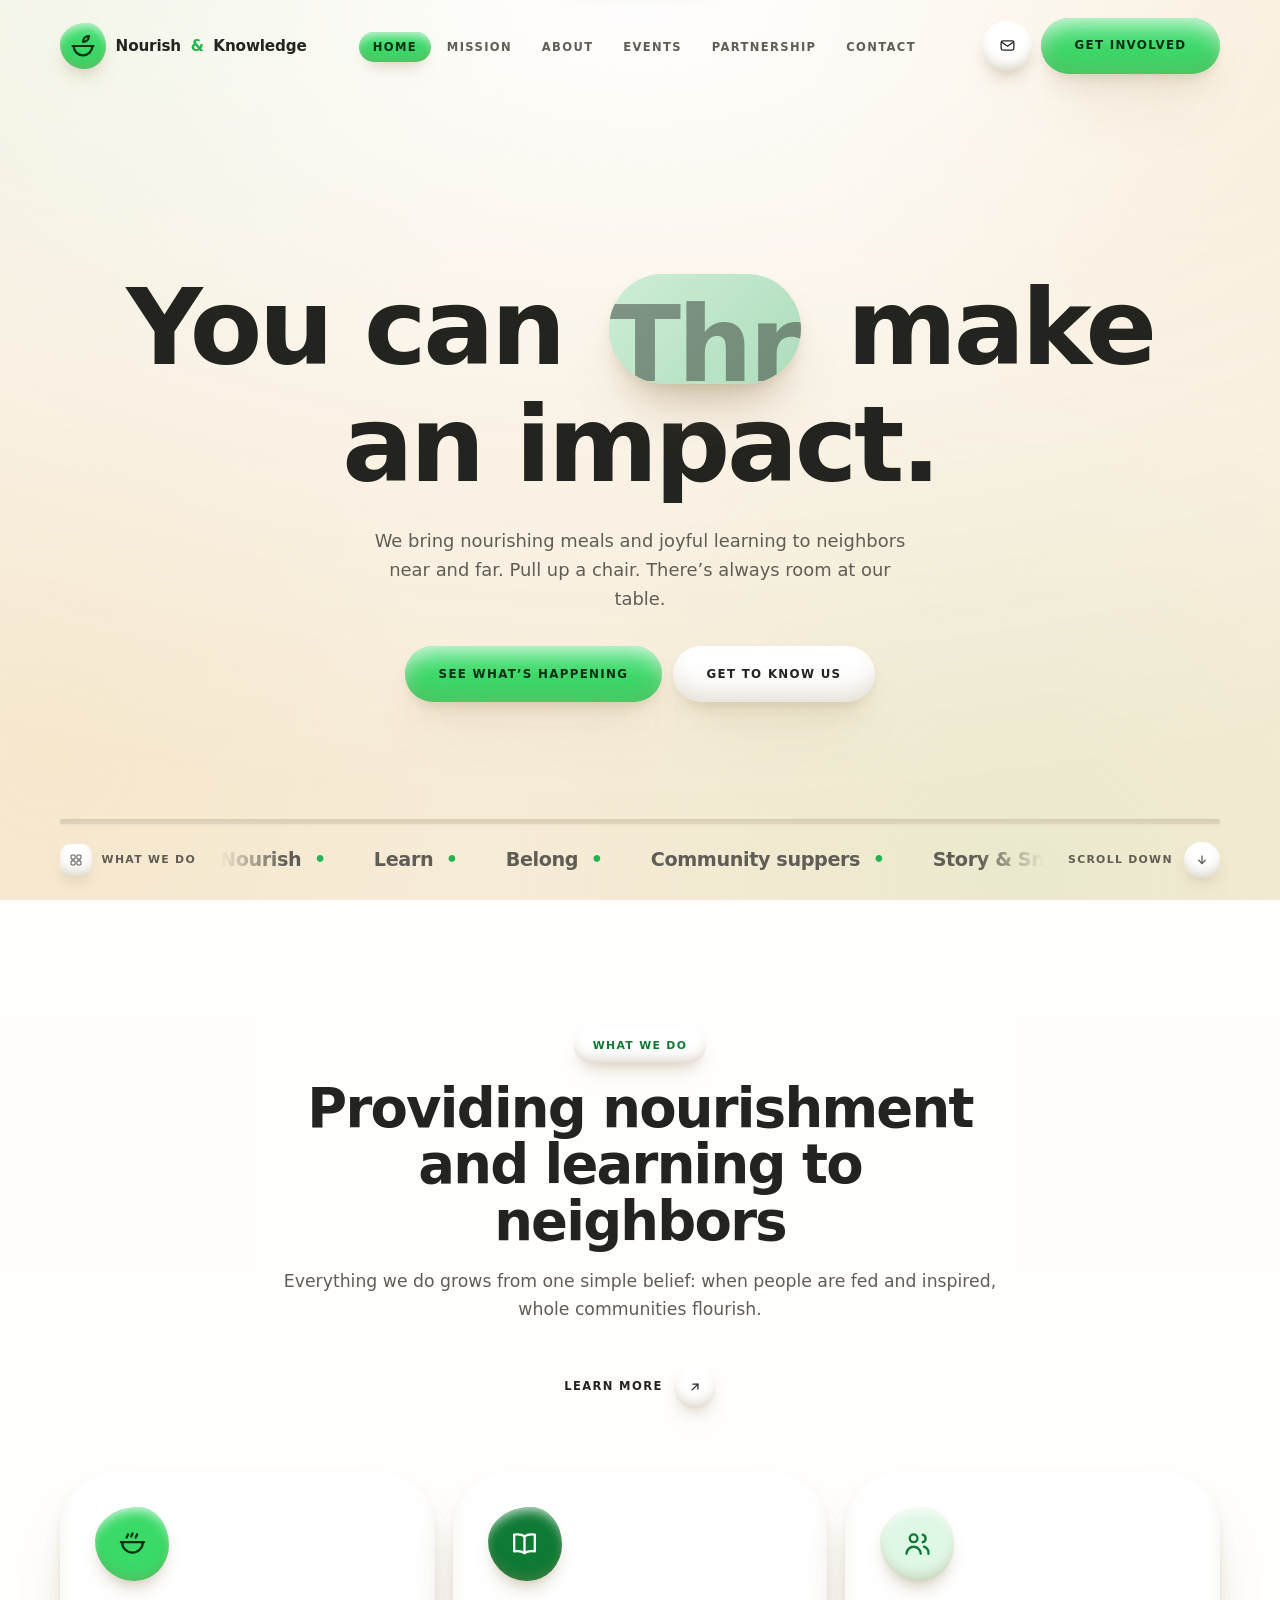
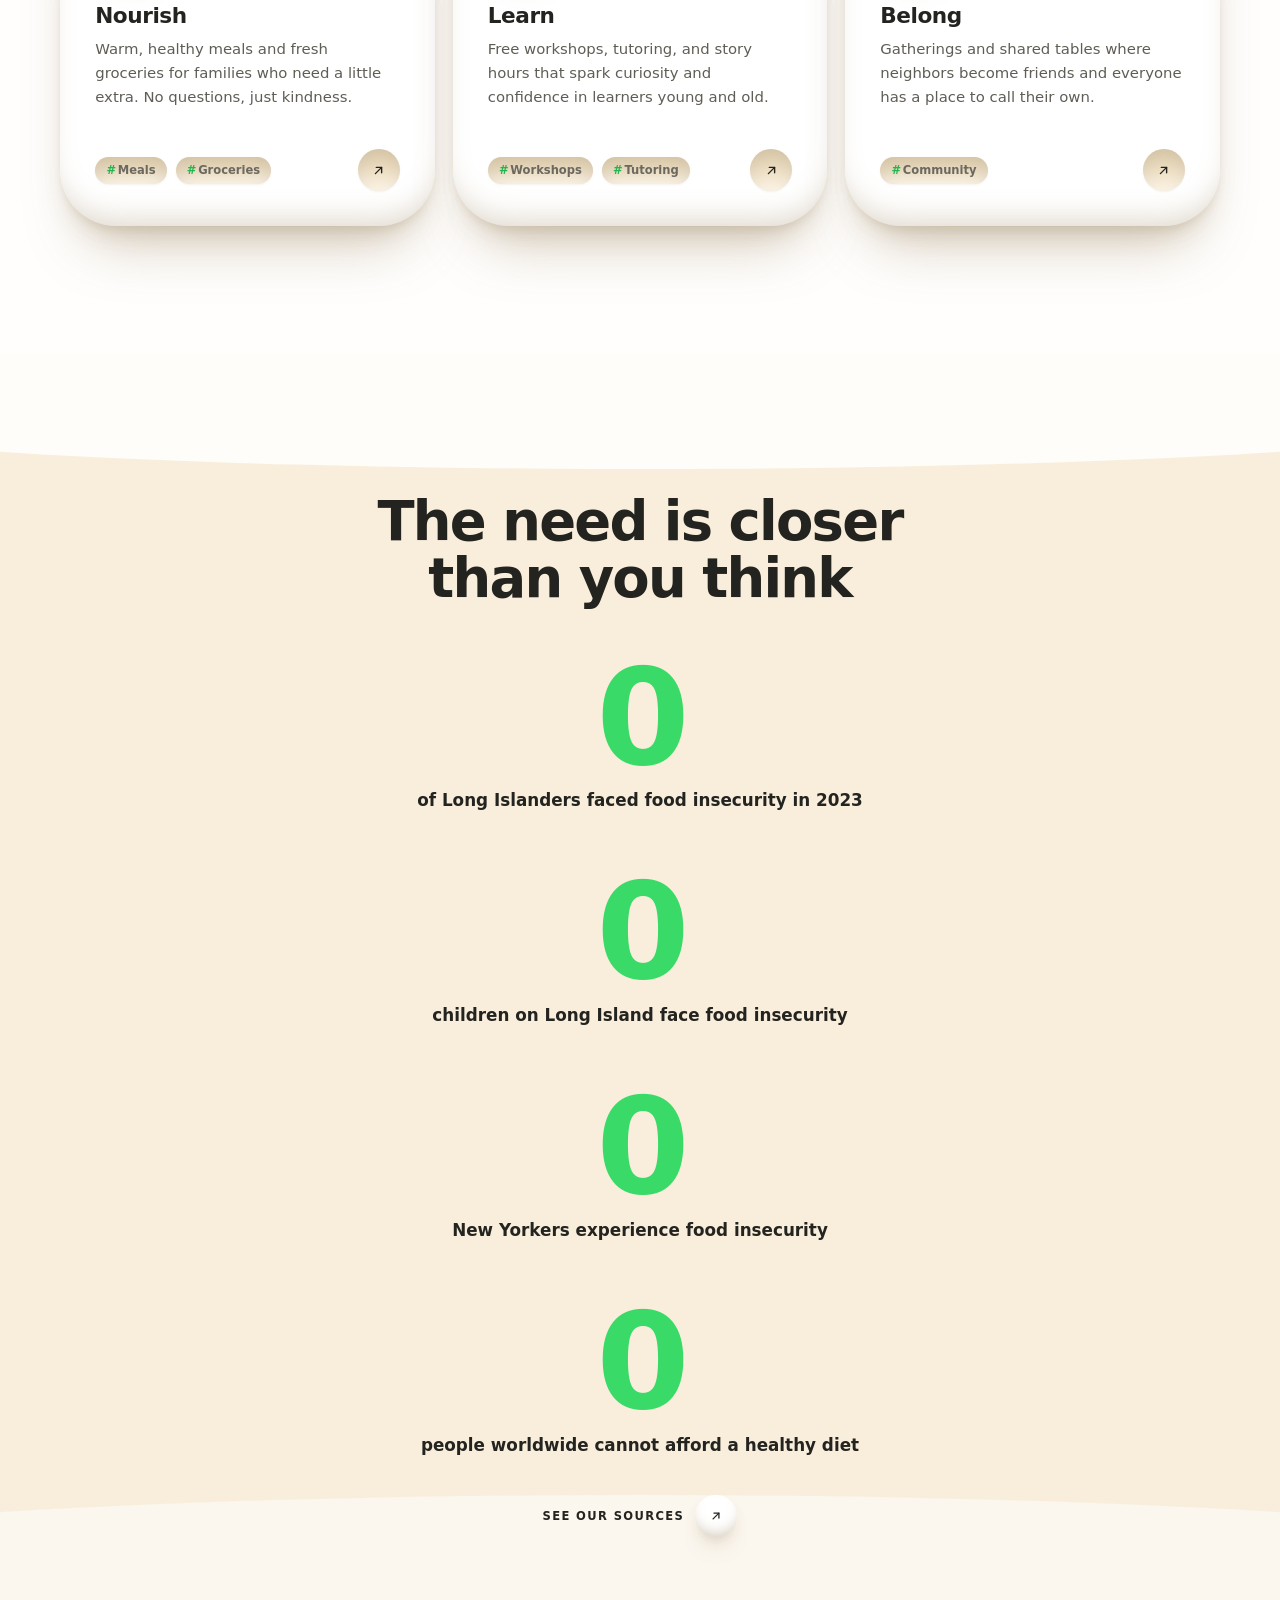
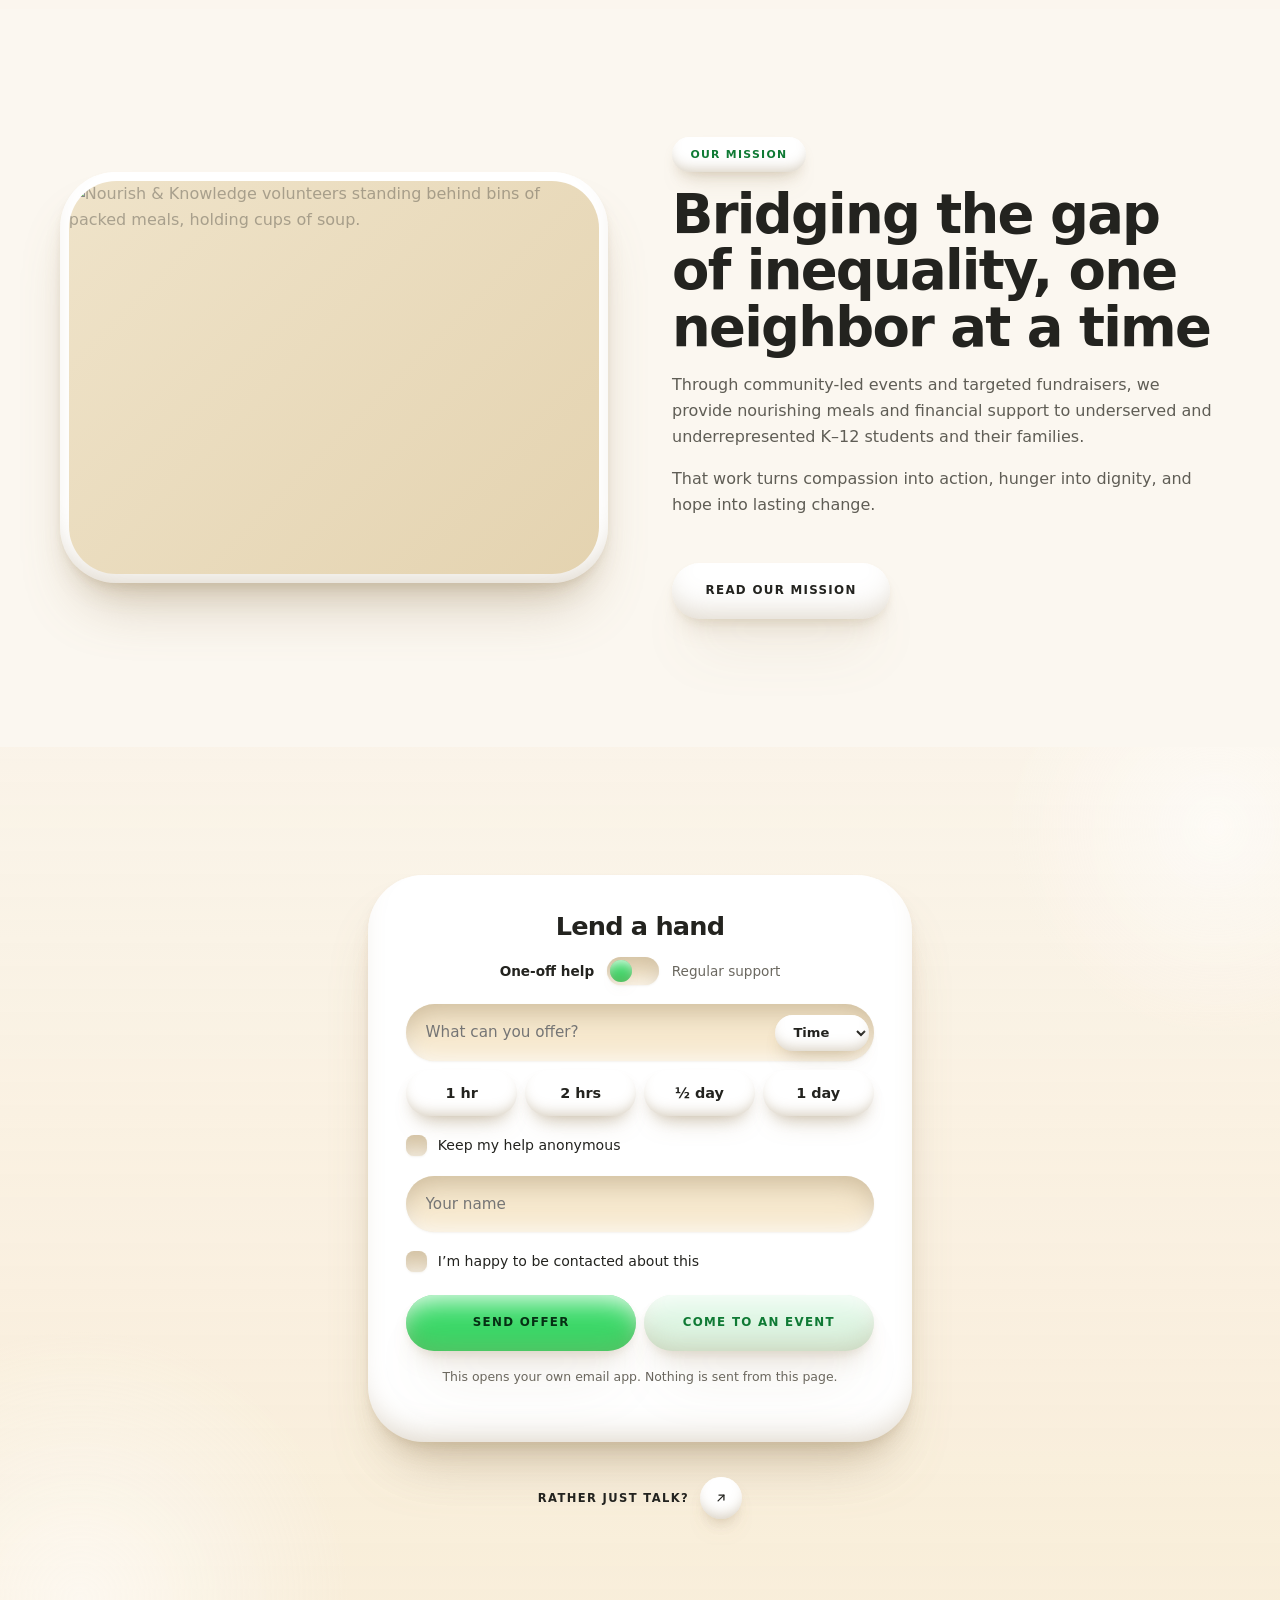
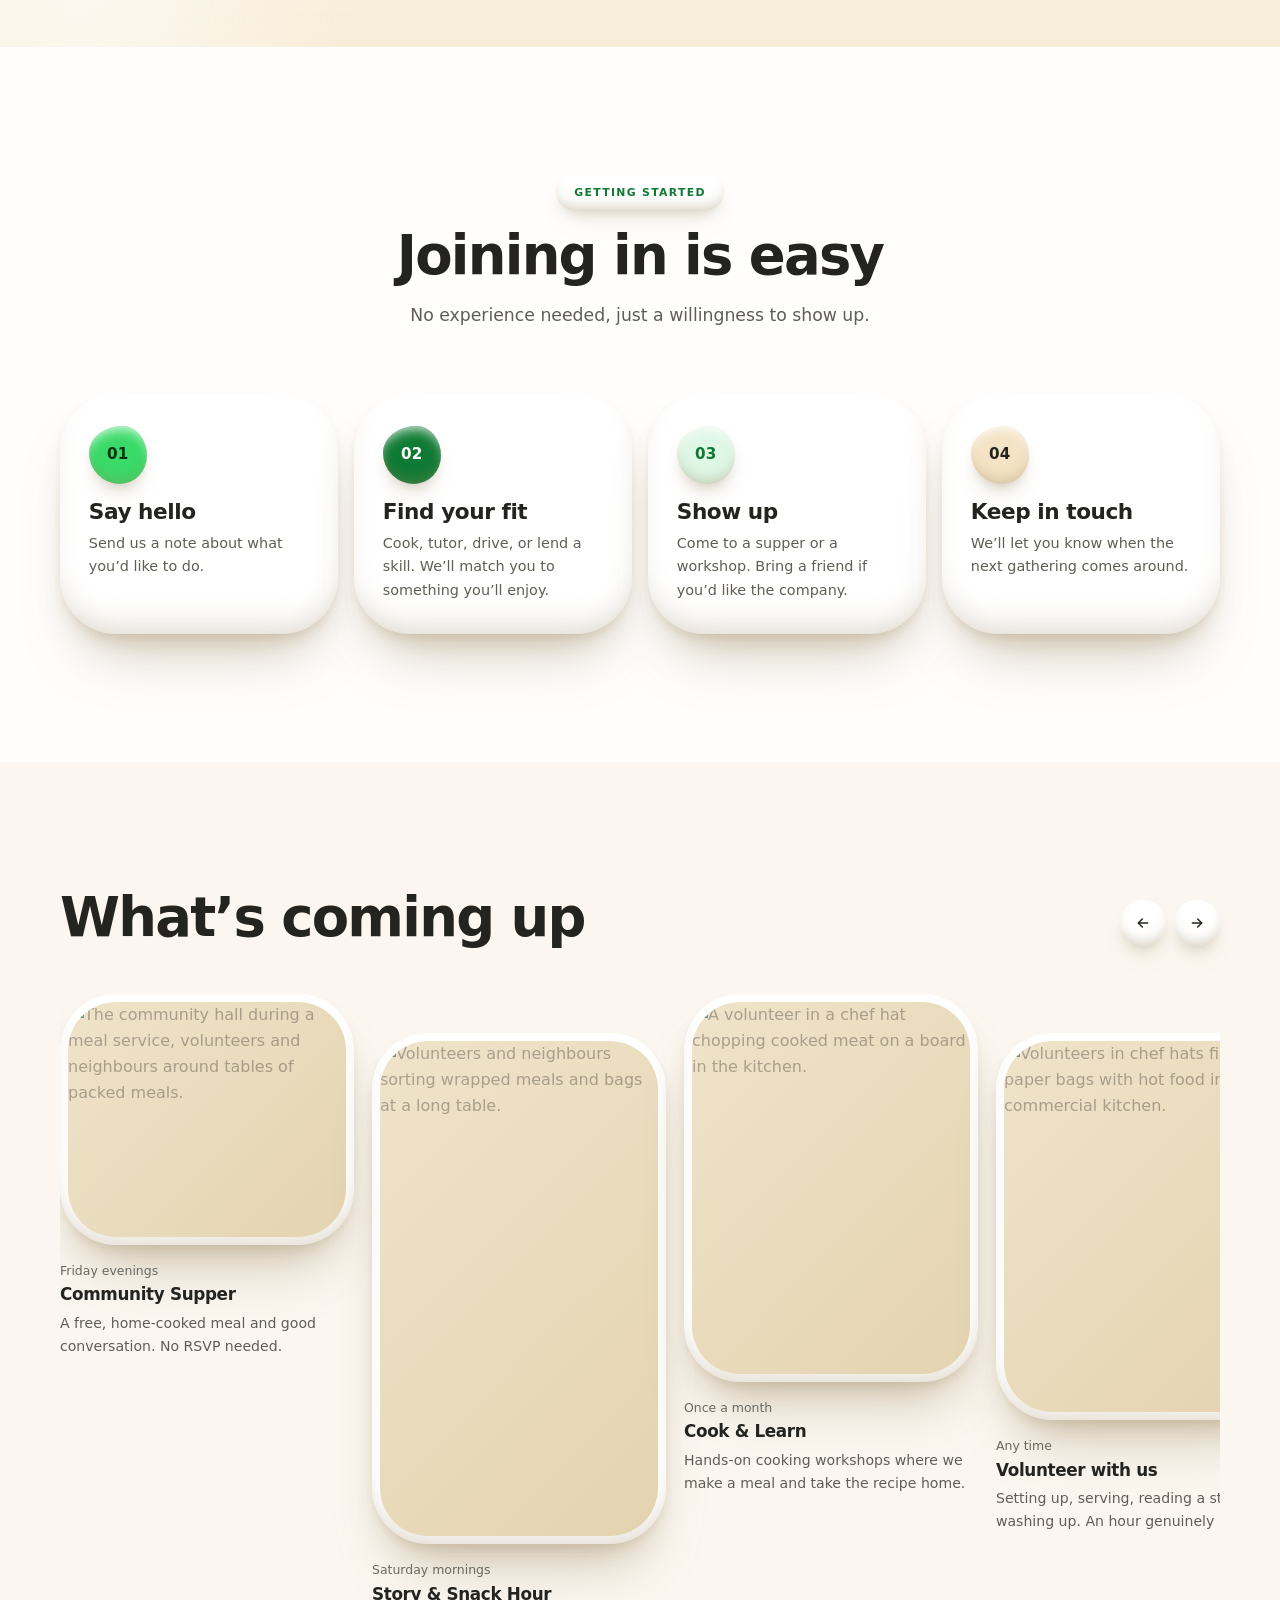
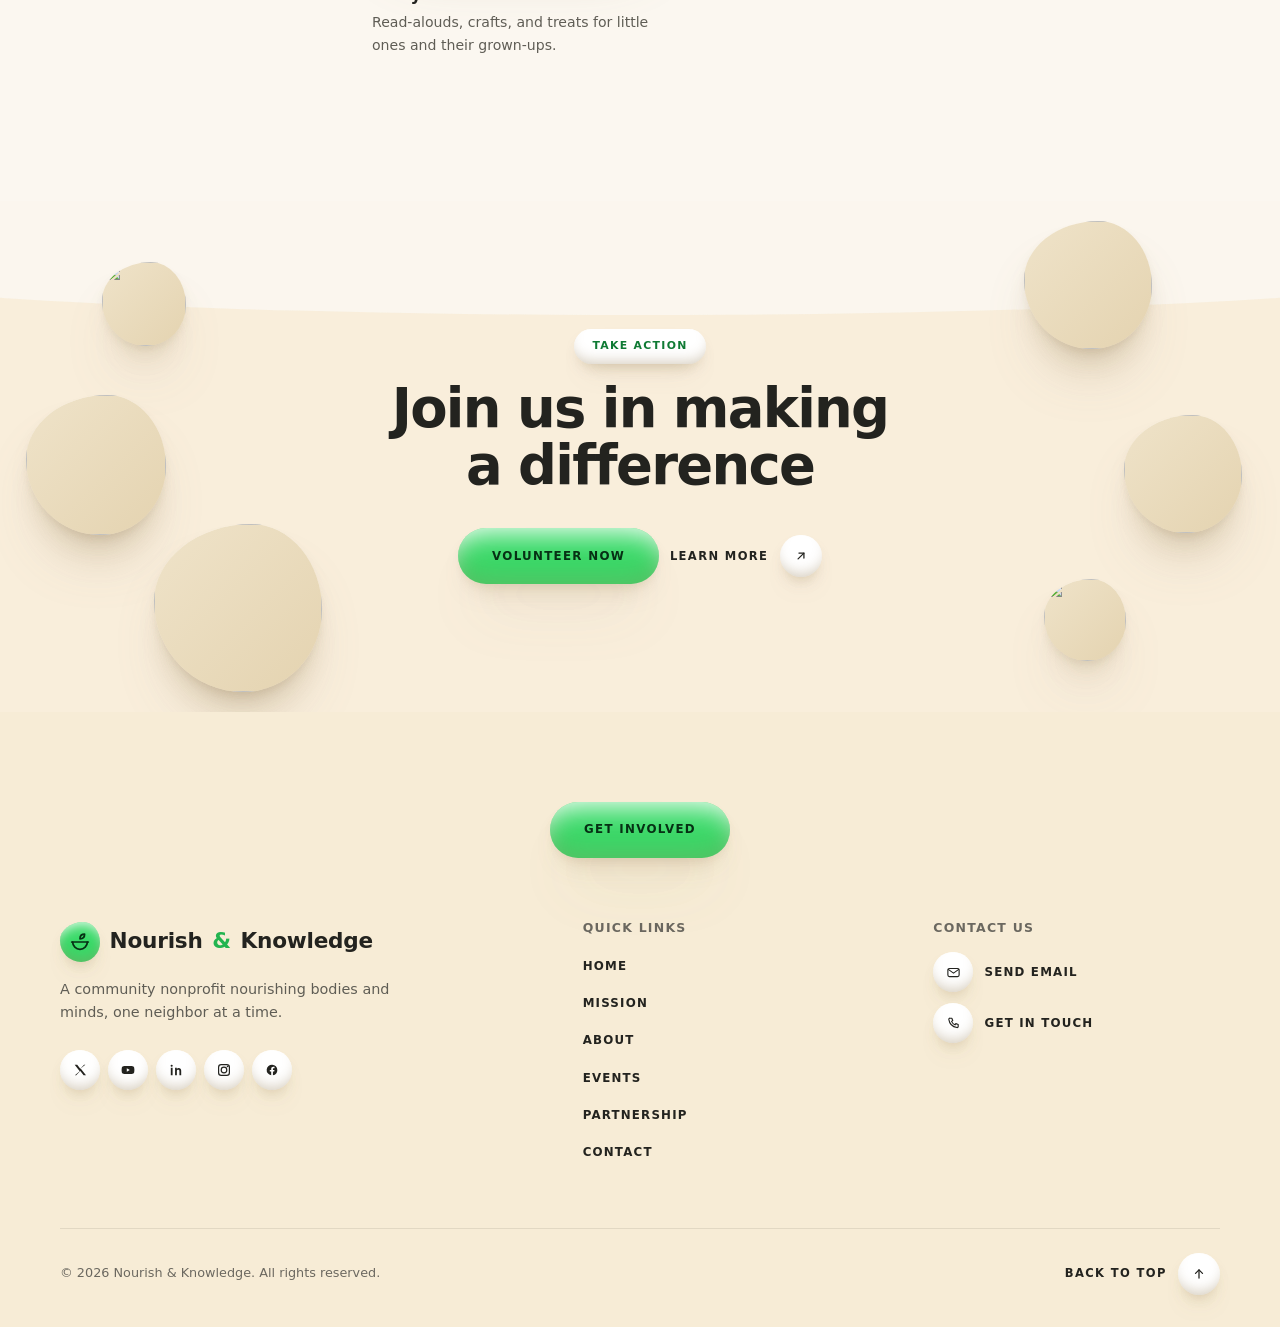
==== commit ea86db0e: "Return the palette to green and cream, and push the clay much harder The tangerine reskin went too f" ====
--- a/index.html
+++ b/index.html
@@ -1,376 +1,360 @@
 <!DOCTYPE html>
-<html lang="en">
+<html lang="en" class="no-js" id="top">
 <head>
   <meta charset="UTF-8">
-  <meta name="viewport" content="width=device-width, initial-scale=1.0">
+  <meta name="viewport" content="width=device-width, initial-scale=1">
+  <meta name="description" content="Nourish and Knowledge is a community nonprofit bringing nourishing meals and joyful learning to K-12 students and families on Long Island and beyond.">
+  <meta name="theme-color" content="#FBF7F0">
   <title>Nourish &amp; Knowledge</title>
-  <meta name="description" content="A community nonprofit bringing meals and learning to families on Long Island and beyond.">
-  <link rel="preconnect" href="https://fonts.gstatic.com" crossorigin>
+
+  <link rel="preload" href="fonts/Fredoka-var.woff2" as="font" type="font/woff2" crossorigin>
+  <link rel="preload" href="fonts/Nunito-var.woff2" as="font" type="font/woff2" crossorigin>
   <link rel="stylesheet" href="css/style.css">
+  <link rel="icon" href="data:image/svg+xml,%3Csvg xmlns='http://www.w3.org/2000/svg' viewBox='0 0 32 32'%3E%3Crect width='32' height='32' rx='11' fill='%2339DA68'/%3E%3Cg fill='none' stroke='%23063014' stroke-width='2.4' stroke-linecap='round'%3E%3Cpath d='M7 16h18'/%3E%3Cpath d='M8 16a8 8 0 0 0 16 0'/%3E%3Cpath d='M16 12c0-3 2-5 5-5 0 3-2 5-5 5Z'/%3E%3C/g%3E%3C/svg%3E">
 </head>
 <body>
 
   <a class="skip-link" href="#main">Skip to content</a>
-
-  <header class="site-head">
-    <div class="head-inner">
-      <a class="logo" href="index.html">
-        <span class="logo-mark" aria-hidden="true">
-          <svg viewBox="0 0 32 32" fill="none" stroke="currentColor" stroke-width="1.6" stroke-linecap="round" stroke-linejoin="round">
-            <path d="M4 16a12 12 0 0 0 24 0Z"/>
-            <path d="M2 16h28"/>
-            <path d="M11 11c2-2-2-4 0-6M16 10c2-2-2-4 0-6M21 11c2-2-2-4 0-6"/>
-          </svg>
-        </span>
-        <span class="logo-text">Nourish <em>&amp;</em> Knowledge</span>
+  <div class="scroll-progress" aria-hidden="true"></div>
+
+  <nav class="site-nav" aria-label="Main">
+    <div class="container">
+      <a class="brand" href="index.html">
+        <span class="brand-mark" aria-hidden="true"><svg viewBox="0 0 24 24" fill="none" stroke="currentColor" stroke-width="1.9" stroke-linecap="round" stroke-linejoin="round" aria-hidden="true"><path d="M3 12h18"/><path d="M4 12a8 8 0 0 0 16 0"/><path d="M12 8.5c0-3 2-5 5-5 0 3-2 5-5 5Z"/></svg></span>
+        Nourish <span class="brand-amp">&amp;</span> Knowledge
       </a>
-      <nav class="site-nav" id="primary-nav" aria-label="Primary">
-        <ul>
-          <li><a href="index.html">Home</a></li>
-          <li><a href="mission.html">Mission</a></li>
-          <li><a href="about.html">About</a></li>
-          <li><a href="events.html">Events</a></li>
-          <li><a href="partnership.html">Partnership</a></li>
-          <li><a href="contact.html">Contact</a></li>
-        </ul>
-      </nav>
-      <button class="nav-toggle" type="button" aria-label="Toggle menu" aria-expanded="false" aria-controls="primary-nav">
-        <span></span><span></span><span></span>
-      </button>
+
+      <div class="nav-panel" id="nav-panel">
+        <ul class="nav-menu"><li><a href="index.html">Home</a></li><li><a href="mission.html">Mission</a></li><li><a href="about.html">About</a></li><li><a href="events.html">Events</a></li><li><a href="partnership.html">Partnership</a></li><li><a href="contact.html">Contact</a></li></ul>
+        <a class="btn btn-primary drawer-cta" href="contact.html">Get involved</a>
+      </div>
+
+      <div class="nav-actions">
+        <a class="icon-btn" href="mailto:catherineqqliu15@gmail.com" aria-label="Email us"><svg viewBox="0 0 24 24" fill="none" stroke="currentColor" stroke-width="1.8" stroke-linecap="round" stroke-linejoin="round" aria-hidden="true"><rect x="3" y="5.5" width="18" height="13" rx="2.5"/><path d="M3.6 7l8.4 6 8.4-6"/></svg></a>
+        <a class="btn btn-primary nav-cta" href="contact.html">Get involved</a>
+        <button class="icon-btn nav-toggle" type="button" aria-expanded="false"
+                aria-controls="nav-panel" aria-label="Open menu">
+          <span class="bar" aria-hidden="true"></span>
+          <span class="bar" aria-hidden="true"></span>
+          <span class="bar" aria-hidden="true"></span>
+        </button>
+      </div>
     </div>
-    <span class="progress" aria-hidden="true"></span>
-  </header>
+  </nav>
 
   <main id="main">
-
     <section class="hero">
-      <div class="hero-table" aria-hidden="true">
-        <svg viewBox="0 0 400 400" fill="none" stroke="currentColor" stroke-width="1.4" stroke-linecap="round" stroke-linejoin="round">
-
-          <g class="ring-dash" stroke-opacity="0.16">
-            <circle cx="200" cy="200" r="188" stroke-dasharray="2 11"/>
-          </g>
-
-          <g class="ring-outer" stroke-opacity="0.2">
-            <circle class="draw" style="--len: 942" cx="200" cy="200" r="150"/>
-
-            <g transform="rotate(0 200 200)"><g transform="translate(200 50)">
-              <circle r="21"/><circle r="14"/>
-              <path d="M-33 -11v22M-36.5 -11v7M-29.5 -11v7"/>
-              <path d="M33 -11v22M33 -11c3 3 3 7 0 9"/>
-            </g></g>
-            <g transform="rotate(60 200 200)"><g transform="translate(200 50)">
-              <circle r="21"/><circle r="14"/>
-              <path d="M-33 -11v22M-36.5 -11v7M-29.5 -11v7"/>
-              <path d="M33 -11v22M33 -11c3 3 3 7 0 9"/>
-            </g></g>
-            <g transform="rotate(120 200 200)"><g transform="translate(200 50)">
-              <circle r="21"/><circle r="14"/>
-              <path d="M-33 -11v22M-36.5 -11v7M-29.5 -11v7"/>
-              <path d="M33 -11v22M33 -11c3 3 3 7 0 9"/>
-            </g></g>
-            <g transform="rotate(180 200 200)"><g transform="translate(200 50)">
-              <circle r="21"/><circle r="14"/>
-              <path d="M-33 -11v22M-36.5 -11v7M-29.5 -11v7"/>
-              <path d="M33 -11v22M33 -11c3 3 3 7 0 9"/>
-            </g></g>
-            <g transform="rotate(240 200 200)"><g transform="translate(200 50)">
-              <circle r="21"/><circle r="14"/>
-              <path d="M-33 -11v22M-36.5 -11v7M-29.5 -11v7"/>
-              <path d="M33 -11v22M33 -11c3 3 3 7 0 9"/>
-            </g></g>
-            <g transform="rotate(300 200 200)"><g transform="translate(200 50)">
-              <circle r="21"/><circle r="14"/>
-              <path d="M-33 -11v22M-36.5 -11v7M-29.5 -11v7"/>
-              <path d="M33 -11v22M33 -11c3 3 3 7 0 9"/>
-            </g></g>
-          </g>
-
-          <g class="ring-inner" stroke-opacity="0.26">
-            <circle class="draw" style="--len: 553" cx="200" cy="200" r="88"/>
-
-            <g transform="rotate(30 200 200)"><g transform="translate(200 112)">
-              <circle cy="2" r="8"/>
-              <path d="M0 -6v-4M0 -8c2-2 5-2 7-4"/>
-            </g></g>
-            <g transform="rotate(90 200 200)"><g transform="translate(200 112)">
-              <path d="M0 9C-8 3-8-6 0-10 8-6 8 3 0 9Z"/>
-              <path d="M0 9V-6"/>
-            </g></g>
-            <g transform="rotate(150 200 200)"><g transform="translate(200 112)">
-              <path d="M-8 9V0a8 8 0 0 1 16 0v9Z"/>
-              <path d="M-8 3h16"/>
-            </g></g>
-            <g transform="rotate(210 200 200)"><g transform="translate(200 112)">
-              <path d="M0 11-6-1h12Z"/>
-              <path d="M0 -1v-4M0 -4l-5-4M0 -4l5-4"/>
-            </g></g>
-            <g transform="rotate(270 200 200)"><g transform="translate(200 112)">
-              <ellipse cy="1" rx="6" ry="8"/>
-            </g></g>
-            <g transform="rotate(330 200 200)"><g transform="translate(200 112)">
-              <path d="M0 10V-8"/>
-              <path d="M0 -4l-5-3M0 -4l5-3M0 1l-5-3M0 1l5-3M0 6l-5-3M0 6l5-3"/>
-            </g></g>
-          </g>
-
-          <g transform="translate(200 200)" stroke-opacity="0.5">
-            <path class="accent" d="M-44 -6a44 44 0 0 0 88 0Z"/>
-            <path class="accent" d="M-53 -6h106"/>
-            <path class="accent" d="M-15 40h30"/>
-            <g class="steam accent">
-              <path d="M-16 -18c5-6-5-10 0-16"/>
-              <path d="M0 -23c5-6-5-10 0-16"/>
-              <path d="M16 -18c5-6-5-10 0-16"/>
-            </g>
-          </g>
-
-        </svg>
-      </div>
-
-      <div class="hero-copy">
-        <p class="eyebrow">Community nonprofit</p>
-        <h1>
-          <span class="line"><span>You can make</span></span>
-          <span class="line"><span>an <em>impact</em>.</span></span>
-        </h1>
-        <p class="hero-sub">We bring meals and learning to families on Long Island
-          and beyond. Everything we do starts at a shared table.</p>
-        <div class="actions">
-          <a class="btn btn-primary" href="events.html">
-            See what's happening
-            <svg viewBox="0 0 24 24" fill="none" stroke="currentColor" stroke-width="2" stroke-linecap="round" stroke-linejoin="round" aria-hidden="true"><path d="M5 12h14M13 6l6 6-6 6"/></svg>
+      <div class="container hero-inner">
+        <h1 data-reveal>You can
+          <span class="hero-pill"><img class="ph" src="img/chef-crew-700.jpg" srcset="img/chef-crew-700.jpg 700w, img/chef-crew-1400.jpg 1400w" sizes="(max-width: 900px) 40vw, 220px" width="1400" height="1050" alt="Three volunteers in paper chef hats and aprons after a kitchen shift." decoding="async"></span> make<br>an impact.</h1>
+        <p class="hero-lead" data-reveal>We bring nourishing meals and joyful learning to
+          neighbors near and far. Pull up a chair. There&rsquo;s always room at our table.</p>
+        <div class="hero-actions" data-reveal>
+          <a class="btn btn-primary" href="events.html">See what&rsquo;s happening</a>
+          <a class="btn btn-ghost" href="about.html">Get to know us</a>
+        </div>
+
+        <div class="hero-strip">
+          <span class="strip-tag"><span class="sq"><svg viewBox="0 0 24 24" fill="none" stroke="currentColor" stroke-width="1.8" stroke-linecap="round" stroke-linejoin="round" aria-hidden="true"><rect x="3.5" y="3.5" width="7" height="7" rx="2"/><rect x="13.5" y="3.5" width="7" height="7" rx="2"/><rect x="3.5" y="13.5" width="7" height="7" rx="2"/><rect x="13.5" y="13.5" width="7" height="7" rx="2"/></svg></span> What we do</span>
+          <div class="marquee" aria-hidden="true">
+            <div class="marquee-track"><span>Nourish</span><span>Learn</span><span>Belong</span><span>Community suppers</span><span>Story &amp; Snack Hour</span><span>Cook &amp; Learn</span><span>Nourish</span><span>Learn</span><span>Belong</span><span>Community suppers</span><span>Story &amp; Snack Hour</span><span>Cook &amp; Learn</span></div>
+          </div>
+          <a class="scroll-cue" href="#what-we-do">Scroll down <span class="circle"><svg viewBox="0 0 24 24" fill="none" stroke="currentColor" stroke-width="2.2" stroke-linecap="round" stroke-linejoin="round" aria-hidden="true"><path d="M12 5v13"/><path d="M6.5 12.5L12 18l5.5-5.5"/></svg></span></a>
+        </div>
+      </div>
+    </section>
+
+    <section class="strip strip--paper" id="what-we-do">
+      <div class="container">
+        <div class="section-head center" data-reveal>
+          <span class="eyebrow">What we do</span>
+          <h2>Providing nourishment<br>and learning to neighbors</h2>
+          <p class="lead">Everything we do grows from one simple belief: when people are
+            fed and inspired, whole communities flourish.</p>
+          <a class="link-arrow" href="mission.html">Learn more <span class="circle"><svg viewBox="0 0 24 24" fill="none" stroke="currentColor" stroke-width="2.2" stroke-linecap="round" stroke-linejoin="round" aria-hidden="true"><path d="M7 17L17 7"/><path d="M8.5 7H17v8.5"/></svg></span></a>
+        </div>
+
+        <div class="grid-3" data-stagger="0.1">
+          <a class="card" href="events.html" data-reveal>
+            <span class="icon"><svg viewBox="0 0 24 24" fill="none" stroke="currentColor" stroke-width="1.8" stroke-linecap="round" stroke-linejoin="round" aria-hidden="true"><path d="M3 11h18"/><path d="M4 11a8 8 0 0 0 16 0"/><path d="M8.5 5c0 1-1 1.4-1 2.4M12 4.2c0 1-1 1.4-1 2.4M15.5 5c0 1-1 1.4-1 2.4"/></svg></span>
+            <h3>Nourish</h3>
+            <p>Warm, healthy meals and fresh groceries for families who need a little extra. No questions, just kindness.</p>
+            <span class="card-foot">
+              <span class="tags"><span class="tag">Meals</span><span class="tag">Groceries</span></span>
+              <span class="card-go"><svg viewBox="0 0 24 24" fill="none" stroke="currentColor" stroke-width="2.2" stroke-linecap="round" stroke-linejoin="round" aria-hidden="true"><path d="M7 17L17 7"/><path d="M8.5 7H17v8.5"/></svg></span>
+            </span>
           </a>
-          <a class="btn btn-secondary" href="about.html">Get to know us</a>
-        </div>
-      </div>
-
-      <a class="scroll-cue" href="#work">
-        <span>Scroll</span>
-        <i aria-hidden="true"></i>
-      </a>
-    </section>
-
-    <div class="marquee" aria-hidden="true">
-      <div class="marquee-track">
-        <div class="marquee-group">
-          <span>Shared tables</span>
-          <svg viewBox="0 0 24 24" fill="none" stroke="currentColor" stroke-width="1.5" stroke-linecap="round" stroke-linejoin="round"><circle cx="12" cy="12" r="8"/><circle cx="12" cy="12" r="3"/></svg>
-          <span>Warm meals</span>
-          <svg viewBox="0 0 24 24" fill="none" stroke="currentColor" stroke-width="1.5" stroke-linecap="round" stroke-linejoin="round"><path d="M4 11a8 8 0 0 0 16 0Z"/><path d="M2 11h20"/></svg>
-          <span>Fresh produce</span>
-          <svg viewBox="0 0 24 24" fill="none" stroke="currentColor" stroke-width="1.5" stroke-linecap="round" stroke-linejoin="round"><path d="M12 21C4 15 4 7 12 3c8 4 8 12 0 18Z"/><path d="M12 21V8"/></svg>
-          <span>Story hours</span>
-          <svg viewBox="0 0 24 24" fill="none" stroke="currentColor" stroke-width="1.5" stroke-linecap="round" stroke-linejoin="round"><path d="M12 7C9.5 4.8 6 4.2 3 4.7v12.6c3-.5 6.5.1 9 2.3 2.5-2.2 6-2.8 9-2.3V4.7c-3-.5-6.5.1-9 2.3Z"/><path d="M12 7v12.6"/></svg>
-          <span>Cook and learn</span>
-          <svg viewBox="0 0 24 24" fill="none" stroke="currentColor" stroke-width="1.5" stroke-linecap="round" stroke-linejoin="round"><path d="M12 21V10"/><path d="M8 3v7M16 3v7"/><path d="M6 10h12"/></svg>
-          <span>Neighbors</span>
-          <svg viewBox="0 0 24 24" fill="none" stroke="currentColor" stroke-width="1.5" stroke-linecap="round" stroke-linejoin="round"><circle cx="9" cy="12" r="6"/><circle cx="15" cy="12" r="6"/></svg>
-        </div>
-        <div class="marquee-group">
-          <span>Shared tables</span>
-          <svg viewBox="0 0 24 24" fill="none" stroke="currentColor" stroke-width="1.5" stroke-linecap="round" stroke-linejoin="round"><circle cx="12" cy="12" r="8"/><circle cx="12" cy="12" r="3"/></svg>
-          <span>Warm meals</span>
-          <svg viewBox="0 0 24 24" fill="none" stroke="currentColor" stroke-width="1.5" stroke-linecap="round" stroke-linejoin="round"><path d="M4 11a8 8 0 0 0 16 0Z"/><path d="M2 11h20"/></svg>
-          <span>Fresh produce</span>
-          <svg viewBox="0 0 24 24" fill="none" stroke="currentColor" stroke-width="1.5" stroke-linecap="round" stroke-linejoin="round"><path d="M12 21C4 15 4 7 12 3c8 4 8 12 0 18Z"/><path d="M12 21V8"/></svg>
-          <span>Story hours</span>
-          <svg viewBox="0 0 24 24" fill="none" stroke="currentColor" stroke-width="1.5" stroke-linecap="round" stroke-linejoin="round"><path d="M12 7C9.5 4.8 6 4.2 3 4.7v12.6c3-.5 6.5.1 9 2.3 2.5-2.2 6-2.8 9-2.3V4.7c-3-.5-6.5.1-9 2.3Z"/><path d="M12 7v12.6"/></svg>
-          <span>Cook and learn</span>
-          <svg viewBox="0 0 24 24" fill="none" stroke="currentColor" stroke-width="1.5" stroke-linecap="round" stroke-linejoin="round"><path d="M12 21V10"/><path d="M8 3v7M16 3v7"/><path d="M6 10h12"/></svg>
-          <span>Neighbors</span>
-          <svg viewBox="0 0 24 24" fill="none" stroke="currentColor" stroke-width="1.5" stroke-linecap="round" stroke-linejoin="round"><circle cx="9" cy="12" r="6"/><circle cx="15" cy="12" r="6"/></svg>
-        </div>
-      </div>
-    </div>
-
-    <section class="section" id="work">
-      <div class="section-head">
-        <div>
-          <p class="eyebrow">What we do</p>
-          <h2 class="mask">Three things, done well</h2>
-        </div>
-        <p class="lead">Fed and curious people build stronger neighborhoods. That
-          belief shapes every program we run.</p>
-      </div>
-
-      <div class="offer">
-        <article class="offer-row">
-          <span class="offer-num">01</span>
-          <h3>Nourish</h3>
-          <p>Hot meals and fresh groceries for families who need them. No forms,
-            no eligibility test, no questions asked.</p>
-          <div class="offer-art" aria-hidden="true">
-            <svg viewBox="0 0 64 64" fill="none" stroke="currentColor" stroke-width="1.5" stroke-linecap="round" stroke-linejoin="round">
-              <path d="M6 30a26 26 0 0 0 52 0Z"/>
-              <path d="M3 30h58"/>
-              <path d="M20 22c4-4-4-8 0-12M32 20c4-4-4-8 0-12M44 22c4-4-4-8 0-12"/>
-              <path d="M20 56h24"/>
-            </svg>
-          </div>
-        </article>
-
-        <article class="offer-row">
-          <span class="offer-num">02</span>
-          <h3>Learn</h3>
-          <p>Free workshops, tutoring, and story hours for learners of every age,
-            run by neighbors who know the material.</p>
-          <div class="offer-art" aria-hidden="true">
-            <svg viewBox="0 0 64 64" fill="none" stroke="currentColor" stroke-width="1.5" stroke-linecap="round" stroke-linejoin="round">
-              <path d="M30 28C25 23 17 21 7 22v28c10-1 18 1 23 6 5-5 13-7 23-6V22c-10-1-18 1-23 6Z"/>
-              <path d="M30 28v28"/>
-              <circle cx="47" cy="12" r="7"/>
-              <path d="M47 5V2M47 3c2-2 4-2 6-3"/>
-            </svg>
-          </div>
-        </article>
-
-        <article class="offer-row">
-          <span class="offer-num">03</span>
-          <h3>Belong</h3>
-          <p>Open tables where neighbors meet, cook together, and keep coming
-            back long after the plates are cleared.</p>
-          <div class="offer-art" aria-hidden="true">
-            <svg viewBox="0 0 64 64" fill="none" stroke="currentColor" stroke-width="1.5" stroke-linecap="round" stroke-linejoin="round">
-              <circle cx="32" cy="32" r="25"/>
-              <circle cx="32" cy="32" r="8"/>
-              <circle cx="32" cy="13" r="5"/>
-              <circle cx="16" cy="42" r="5"/>
-              <circle cx="48" cy="42" r="5"/>
-            </svg>
-          </div>
-        </article>
-      </div>
-    </section>
-
-    <div class="stitch" aria-hidden="true">
-      <i></i>
-      <svg viewBox="0 0 24 24" fill="none" stroke="currentColor" stroke-width="1.3" stroke-linecap="round"><circle cx="12" cy="12" r="10"/><circle cx="12" cy="12" r="4"/></svg>
-      <i></i>
-    </div>
-
-    <section class="section">
-      <div class="statement plate-field">
-        <p class="eyebrow">Our belief</p>
-        <blockquote>Nobody should have to choose between <em>groceries</em> and
-          the <em>rent</em>.</blockquote>
-        <cite>Catherine Liu, Founder</cite>
-      </div>
-    </section>
-
-    <section class="section">
-      <div class="section-head">
-        <div>
-          <p class="eyebrow">Get involved</p>
-          <h2 class="mask">Three ways to help</h2>
-        </div>
-        <p class="lead">An hour, a skill, or a case of canned tomatoes. All of it
-          reaches a table this week.</p>
-      </div>
-
-      <div class="grid">
-        <article class="card">
-          <div class="icon" aria-hidden="true">
-            <svg viewBox="0 0 32 32" fill="none" stroke="currentColor" stroke-width="1.5" stroke-linecap="round" stroke-linejoin="round">
-              <ellipse cx="16" cy="10" rx="5.5" ry="7.5"/>
-              <path d="M16 17.5v12.5"/>
-            </svg>
-          </div>
-          <h3>Volunteer</h3>
-          <p>Cook, drive, tutor, or wash dishes. Shifts run two hours and start
-            whenever you are ready.</p>
-          <span class="meta">Weekly</span>
-        </article>
-
-        <article class="card">
-          <div class="icon" aria-hidden="true">
-            <svg viewBox="0 0 32 32" fill="none" stroke="currentColor" stroke-width="1.5" stroke-linecap="round" stroke-linejoin="round">
-              <path d="M5 18a11 11 0 0 0 22 0Z"/>
-              <path d="M3 18h26"/>
-              <path d="M16 13s-4.6-2.7-4.6-5.7A2.4 2.4 0 0 1 16 6.4a2.4 2.4 0 0 1 4.6.9C20.6 10.3 16 13 16 13Z"/>
-            </svg>
-          </div>
-          <h3>Give</h3>
-          <p>Every dollar buys ingredients at wholesale, so it stretches further
-            than the same dollar at the store.</p>
-          <span class="meta">Any amount</span>
-        </article>
-
-        <article class="card">
-          <div class="icon" aria-hidden="true">
-            <svg viewBox="0 0 32 32" fill="none" stroke="currentColor" stroke-width="1.5" stroke-linecap="round" stroke-linejoin="round">
-              <circle cx="12" cy="16" r="9"/>
-              <circle cx="20" cy="16" r="9"/>
-              <circle cx="12" cy="16" r="3"/>
-              <circle cx="20" cy="16" r="3"/>
-            </svg>
-          </div>
-          <h3>Partner</h3>
-          <p>Businesses, schools, and groups bring space, ingredients, and reach
-            we could never build alone.</p>
-          <span class="meta">Ongoing</span>
-        </article>
-      </div>
-    </section>
-
-    <section class="section">
-      <div class="band plate-field">
-        <div class="band-art left" aria-hidden="true">
-          <svg viewBox="0 0 120 120" fill="none" stroke="currentColor" stroke-width="2" stroke-linecap="round" stroke-linejoin="round">
-            <circle cx="60" cy="60" r="46"/>
-            <circle cx="60" cy="60" r="30"/>
-            <path d="M14 60h92"/>
-          </svg>
-        </div>
-        <div class="band-art right" aria-hidden="true">
-          <svg viewBox="0 0 120 120" fill="none" stroke="currentColor" stroke-width="2" stroke-linecap="round" stroke-linejoin="round">
-            <path d="M36 12v40M24 12v22c0 6 6 10 12 10M48 12v22c0 6-6 10-12 10M36 52v56"/>
-            <path d="M84 108V60M84 60c-8 0-12-6-12-18S78 12 84 12s12 18 12 30-4 18-12 18Z"/>
-          </svg>
-        </div>
-        <h2 class="mask">Come be part of it</h2>
-        <p>An hour, a skill, or a standing Friday. Tell us what you have and we
-          will find the right table for you.</p>
-        <div class="actions">
-          <a class="btn btn-primary" href="contact.html">
-            Say hello
-            <svg viewBox="0 0 24 24" fill="none" stroke="currentColor" stroke-width="2" stroke-linecap="round" stroke-linejoin="round" aria-hidden="true"><path d="M5 12h14M13 6l6 6-6 6"/></svg>
+          <a class="card" href="events.html" data-reveal>
+            <span class="icon"><svg viewBox="0 0 24 24" fill="none" stroke="currentColor" stroke-width="1.8" stroke-linecap="round" stroke-linejoin="round" aria-hidden="true"><path d="M12 6.5C10.4 5.1 7.9 4.6 4 5.1v13c3.9-.5 6.4 0 8 1.4 1.6-1.4 4.1-1.9 8-1.4v-13c-3.9-.5-6.4 0-8 1.4Z"/><path d="M12 6.5v13"/></svg></span>
+            <h3>Learn</h3>
+            <p>Free workshops, tutoring, and story hours that spark curiosity and confidence in learners young and old.</p>
+            <span class="card-foot">
+              <span class="tags"><span class="tag">Workshops</span><span class="tag">Tutoring</span></span>
+              <span class="card-go"><svg viewBox="0 0 24 24" fill="none" stroke="currentColor" stroke-width="2.2" stroke-linecap="round" stroke-linejoin="round" aria-hidden="true"><path d="M7 17L17 7"/><path d="M8.5 7H17v8.5"/></svg></span>
+            </span>
           </a>
-        </div>
-      </div>
-    </section>
-
+          <a class="card" href="about.html" data-reveal>
+            <span class="icon"><svg viewBox="0 0 24 24" fill="none" stroke="currentColor" stroke-width="1.8" stroke-linecap="round" stroke-linejoin="round" aria-hidden="true"><circle cx="9" cy="8" r="3"/><path d="M3.5 20a5.5 5.5 0 0 1 11 0"/><path d="M16 5.2a3 3 0 0 1 0 5.8"/><path d="M17 14.4a5.5 5.5 0 0 1 3.5 5.6"/></svg></span>
+            <h3>Belong</h3>
+            <p>Gatherings and shared tables where neighbors become friends and everyone has a place to call their own.</p>
+            <span class="card-foot">
+              <span class="tags"><span class="tag">Community</span></span>
+              <span class="card-go"><svg viewBox="0 0 24 24" fill="none" stroke="currentColor" stroke-width="2.2" stroke-linecap="round" stroke-linejoin="round" aria-hidden="true"><path d="M7 17L17 7"/><path d="M8.5 7H17v8.5"/></svg></span>
+            </span>
+          </a>
+        </div>
+      </div>
+    </section>
+
+    <section class="strip impact">
+      <div class="arc arc--top arc--paper" aria-hidden="true"></div>
+      <div class="impact-track">
+       <div class="impact-stage">
+        <div class="container">
+        <div class="section-head center">
+          <h2>The need is closer<br>than you think</h2>
+        </div>
+
+        <div class="impact-figure">
+            <div class="impact-item" id="impact-panel-1" role="tabpanel"
+                 aria-labelledby="impact-tab-1" aria-hidden="true">
+              <span class="impact-num" data-count="8.3" data-decimals="1"
+                    data-prefix="" data-suffix="%">0</span>
+              <span class="impact-label">of Long Islanders faced food insecurity in 2023</span>
+            </div>
+            <div class="impact-item" id="impact-panel-2" role="tabpanel"
+                 aria-labelledby="impact-tab-2" aria-hidden="true">
+              <span class="impact-num" data-count="71500" data-decimals="0"
+                    data-prefix="" data-suffix="">0</span>
+              <span class="impact-label">children on Long Island face food insecurity</span>
+            </div>
+            <div class="impact-item" id="impact-panel-3" role="tabpanel"
+                 aria-labelledby="impact-tab-3" aria-hidden="true">
+              <span class="impact-num" data-count="2.2" data-decimals="1"
+                    data-prefix="" data-suffix="M">0</span>
+              <span class="impact-label">New Yorkers experience food insecurity</span>
+            </div>
+            <div class="impact-item" id="impact-panel-4" role="tabpanel"
+                 aria-labelledby="impact-tab-4" aria-hidden="true">
+              <span class="impact-num" data-count="2.83" data-decimals="2"
+                    data-prefix="" data-suffix="B">0</span>
+              <span class="impact-label">people worldwide cannot afford a healthy diet</span>
+            </div>
+        </div>
+        <div class="impact-dots" role="tablist" aria-label="Food insecurity statistics"><button id="impact-tab-1" type="button" role="tab" aria-controls="impact-panel-1" aria-selected="false" aria-label="Statistic 1"></button><button id="impact-tab-2" type="button" role="tab" aria-controls="impact-panel-2" aria-selected="false" aria-label="Statistic 2"></button><button id="impact-tab-3" type="button" role="tab" aria-controls="impact-panel-3" aria-selected="false" aria-label="Statistic 3"></button><button id="impact-tab-4" type="button" role="tab" aria-controls="impact-panel-4" aria-selected="false" aria-label="Statistic 4"></button></div>
+
+        <p class="impact-foot">
+          <span class="impact-cue" aria-hidden="true">Keep scrolling
+            <svg viewBox="0 0 24 24" fill="none" stroke="currentColor" stroke-width="2.2" stroke-linecap="round" stroke-linejoin="round"><path d="M12 5v13"/><path d="M6.5 12.5L12 18l5.5-5.5"/></svg></span>
+          <a class="link-arrow" href="mission.html#references">See our sources
+            <span class="circle"><svg viewBox="0 0 24 24" fill="none" stroke="currentColor" stroke-width="2.2" stroke-linecap="round" stroke-linejoin="round" aria-hidden="true"><path d="M7 17L17 7"/><path d="M8.5 7H17v8.5"/></svg></span></a>
+        </p>
+        </div>
+       </div>
+      </div>
+      <div class="arc arc--bottom arc--cream" aria-hidden="true"></div>
+    </section>
+
+    <section class="strip">
+      <div class="container">
+        <div class="split">
+          <div class="split-art" data-reveal><img class="ph" src="img/crew-serving-700.jpg" srcset="img/crew-serving-700.jpg 700w, img/crew-serving-1400.jpg 1400w" sizes="(max-width: 900px) 90vw, 45vw" width="1400" height="1050" alt="Nourish &amp; Knowledge volunteers standing behind bins of packed meals, holding cups of soup." loading="lazy" decoding="async"></div>
+          <div data-reveal>
+            <span class="eyebrow">Our mission</span>
+            <h2>Bridging the gap of inequality, one neighbor at a time</h2>
+            <p>Through community-led events and targeted fundraisers, we provide
+              nourishing meals and financial support to underserved and
+              underrepresented K&ndash;12 students and their families.</p>
+            <p>That work turns compassion into action, hunger into dignity, and hope
+              into lasting change.</p>
+            <a class="btn btn-ghost" href="mission.html">Read our mission</a>
+          </div>
+        </div>
+      </div>
+    </section>
+
+    <section class="strip pledge-wrap">
+      <div class="container">
+        <form class="pledge" data-reveal data-mailto="catherineqqliu15@gmail.com"
+              data-subject="I&rsquo;d like to support Nourish &amp; Knowledge">
+          <h2>Lend a hand</h2>
+
+          <div class="switch-row">
+            <span class="switch-label on">One-off help</span>
+            <button class="switch" type="button" role="switch" aria-checked="false"
+                    aria-label="Switch between one-off and regular support"></button>
+            <span class="switch-label">Regular support</span>
+          </div>
+
+          <div class="field">
+            <input id="pledge-amount" name="Hours or amount offered" type="text"
+                   placeholder="What can you offer?" autocomplete="off">
+            <select name="Kind of help" aria-label="Kind of help">
+              <option>Time</option>
+              <option>Food</option>
+              <option>Skills</option>
+              <option>Funds</option>
+            </select>
+          </div>
+
+          <div class="chips">
+            <button class="chip" type="button" data-amount="1 hour">1 hr</button>
+            <button class="chip" type="button" data-amount="2 hours">2 hrs</button>
+            <button class="chip" type="button" data-amount="Half a day">&frac12; day</button>
+            <button class="chip" type="button" data-amount="A whole day">1 day</button>
+          </div>
+
+          <label class="check">
+            <input type="checkbox" name="Prefers to stay anonymous" value="yes">
+            Keep my help anonymous
+          </label>
+
+          <div class="field">
+            <input name="Name" type="text" placeholder="Your name" autocomplete="name" required>
+          </div>
+
+          <label class="check">
+            <input type="checkbox" required>
+            I&rsquo;m happy to be contacted about this
+          </label>
+
+          <div class="pledge-actions">
+            <button class="btn btn-primary" type="submit">Send offer</button>
+            <a class="btn btn-soft" href="events.html">Come to an event</a>
+          </div>
+
+          <p class="pledge-note">This opens your own email app. Nothing is sent from this page.</p>
+          <p class="form-status" role="status" hidden>Your message is ready. If your mail
+            app did not open, send it one of these ways instead.</p>
+        </form>
+
+        <div class="pledge-below" data-reveal>
+          <a class="link-arrow" href="contact.html">Rather just talk?
+            <span class="circle"><svg viewBox="0 0 24 24" fill="none" stroke="currentColor" stroke-width="2.2" stroke-linecap="round" stroke-linejoin="round" aria-hidden="true"><path d="M7 17L17 7"/><path d="M8.5 7H17v8.5"/></svg></span></a>
+        </div>
+      </div>
+    </section>
+
+    <section class="strip strip--paper">
+      <div class="container">
+        <div class="section-head center" data-reveal>
+          <span class="eyebrow">Getting started</span>
+          <h2>Joining in is easy</h2>
+          <p class="lead">No experience needed, just a willingness to show up.</p>
+        </div>
+        <div class="steps" data-stagger="0.08">
+          <div class="step" data-reveal>
+            <h3>Say hello</h3>
+            <p>Send us a note about what you&rsquo;d like to do.</p>
+          </div>
+          <div class="step" data-reveal>
+            <h3>Find your fit</h3>
+            <p>Cook, tutor, drive, or lend a skill. We&rsquo;ll match you to something you&rsquo;ll enjoy.</p>
+          </div>
+          <div class="step" data-reveal>
+            <h3>Show up</h3>
+            <p>Come to a supper or a workshop. Bring a friend if you&rsquo;d like the company.</p>
+          </div>
+          <div class="step" data-reveal>
+            <h3>Keep in touch</h3>
+            <p>We&rsquo;ll let you know when the next gathering comes around.</p>
+          </div>
+        </div>
+      </div>
+    </section>
+
+    <section class="strip" data-rail>
+      <div class="container">
+        <div class="rail-head">
+          <div class="section-head" data-reveal>
+            <h2>What&rsquo;s coming up</h2>
+          </div>
+          <div class="rail-nav" data-reveal>
+            <button type="button" data-rail-prev aria-label="Previous"><svg viewBox="0 0 24 24" fill="none" stroke="currentColor" stroke-width="2.2" stroke-linecap="round" stroke-linejoin="round" aria-hidden="true"><path d="M19 12H5"/><path d="M11 6l-6 6 6 6"/></svg></button>
+            <button type="button" data-rail-next aria-label="Next"><svg viewBox="0 0 24 24" fill="none" stroke="currentColor" stroke-width="2.2" stroke-linecap="round" stroke-linejoin="round" aria-hidden="true"><path d="M5 12h14"/><path d="M13 6l6 6-6 6"/></svg></button>
+          </div>
+        </div>
+        <div class="rail">
+            <a class="rail-item" href="events.html" data-reveal>
+              <span class="rail-media"><img class="ph" src="img/distribution-hall-700.jpg" srcset="img/distribution-hall-700.jpg 700w, img/distribution-hall-1400.jpg 1400w" sizes="(max-width: 900px) 70vw, 19rem" width="1400" height="788" alt="The community hall during a meal service, volunteers and neighbours around tables of packed meals." loading="lazy" decoding="async"></span>
+              <span class="rail-date">Friday evenings</span>
+              <h3>Community Supper</h3>
+              <p>A free, home-cooked meal and good conversation. No RSVP needed.</p>
+            </a>
+            <a class="rail-item" href="events.html" data-reveal>
+              <span class="rail-media"><img class="ph" src="img/sorting-table-700.jpg" srcset="img/sorting-table-700.jpg 700w, img/sorting-table-1400.jpg 1400w" sizes="(max-width: 900px) 70vw, 19rem" width="1400" height="2489" alt="Volunteers and neighbours sorting wrapped meals and bags at a long table." loading="lazy" decoding="async"></span>
+              <span class="rail-date">Saturday mornings</span>
+              <h3>Story &amp; Snack Hour</h3>
+              <p>Read-alouds, crafts, and treats for little ones and their grown-ups.</p>
+            </a>
+            <a class="rail-item" href="events.html" data-reveal>
+              <span class="rail-media"><img class="ph" src="img/prep-chopping-700.jpg" srcset="img/prep-chopping-700.jpg 700w, img/prep-chopping-1400.jpg 1400w" sizes="(max-width: 900px) 70vw, 19rem" width="1400" height="1867" alt="A volunteer in a chef hat chopping cooked meat on a board in the kitchen." loading="lazy" decoding="async"></span>
+              <span class="rail-date">Once a month</span>
+              <h3>Cook &amp; Learn</h3>
+              <p>Hands-on cooking workshops where we make a meal and take the recipe home.</p>
+            </a>
+            <a class="rail-item" href="events.html" data-reveal>
+              <span class="rail-media"><img class="ph" src="img/kitchen-bagging-700.jpg" srcset="img/kitchen-bagging-700.jpg 700w, img/kitchen-bagging-1400.jpg 1400w" sizes="(max-width: 900px) 70vw, 19rem" width="1400" height="1867" alt="Volunteers in chef hats filling paper bags with hot food in a commercial kitchen." loading="lazy" decoding="async"></span>
+              <span class="rail-date">Any time</span>
+              <h3>Volunteer with us</h3>
+              <p>Setting up, serving, reading a story, or washing up. An hour genuinely helps.</p>
+            </a>
+        </div>
+      </div>
+    </section>
+
+    <section class="strip action">
+      <div class="arc arc--top arc--cream" aria-hidden="true"></div>
+      <div class="action-orbs" aria-hidden="true"><div class="orb"><img class="ph" src="img/chef-crew-700.jpg" srcset="img/chef-crew-700.jpg 700w, img/chef-crew-1400.jpg 1400w" sizes="170px" width="1400" height="1050" alt="" loading="lazy" decoding="async"></div><div class="orb"><img class="ph" src="img/meals-packed-700.jpg" srcset="img/meals-packed-700.jpg 700w, img/meals-packed-1400.jpg 1400w" sizes="170px" width="1400" height="1867" alt="" loading="lazy" decoding="async"></div><div class="orb"><img class="ph" src="img/handing-bags-700.jpg" srcset="img/handing-bags-700.jpg 700w, img/handing-bags-1400.jpg 1400w" sizes="170px" width="1400" height="788" alt="" loading="lazy" decoding="async"></div><div class="orb"><img class="ph" src="img/kitchen-line-700.jpg" srcset="img/kitchen-line-700.jpg 700w, img/kitchen-line-1400.jpg 1400w" sizes="170px" width="1400" height="1867" alt="" loading="lazy" decoding="async"></div><div class="orb"><img class="ph" src="img/community-portrait-700.jpg" srcset="img/community-portrait-700.jpg 700w, img/community-portrait-1400.jpg 1400w" sizes="170px" width="1400" height="1050" alt="" loading="lazy" decoding="async"></div><div class="orb"><img class="ph" src="img/crew-portrait-700.jpg" srcset="img/crew-portrait-700.jpg 700w, img/crew-portrait-1400.jpg 1400w" sizes="170px" width="1400" height="2489" alt="" loading="lazy" decoding="async"></div></div>
+      <div class="container action-inner">
+        <span class="eyebrow" data-reveal>Take action</span>
+        <h2 data-reveal>Join us in making<br>a difference</h2>
+        <div class="hero-actions" data-reveal>
+          <a class="btn btn-primary" href="contact.html">Volunteer now</a>
+          <a class="link-arrow" href="about.html">Learn more <span class="circle"><svg viewBox="0 0 24 24" fill="none" stroke="currentColor" stroke-width="2.2" stroke-linecap="round" stroke-linejoin="round" aria-hidden="true"><path d="M7 17L17 7"/><path d="M8.5 7H17v8.5"/></svg></span></a>
+        </div>
+      </div>
+    </section>
   </main>
 
-  <footer>
-    <div class="footer-inner">
-      <div class="footer-brand">
-        <a class="logo" href="index.html">
-          <span class="logo-mark" aria-hidden="true">
-            <svg viewBox="0 0 32 32" fill="none" stroke="currentColor" stroke-width="1.6" stroke-linecap="round" stroke-linejoin="round">
-              <path d="M4 16a12 12 0 0 0 24 0Z"/>
-              <path d="M2 16h28"/>
-              <path d="M11 11c2-2-2-4 0-6M16 10c2-2-2-4 0-6M21 11c2-2-2-4 0-6"/>
-            </svg>
-          </span>
-          <span class="logo-text">Nourish <em>&amp;</em> Knowledge</span>
-        </a>
-        <p>A community nonprofit feeding neighbors and funding the things that
-          help students keep going.</p>
-      </div>
-      <nav class="footer-links" aria-label="Footer">
-        <a href="index.html">Home</a>
-        <a href="mission.html">Mission</a>
-        <a href="about.html">About</a>
-        <a href="events.html">Events</a>
-        <a href="partnership.html">Partnership</a>
-        <a href="contact.html">Contact</a>
-      </nav>
-    </div>
-    <div class="footer-rule"></div>
-    <div class="copyright">
-      <span>&copy; 2026 Nourish &amp; Knowledge</span>
-      <span>Long Island, New York</span>
+  <footer class="site-footer">
+    <div class="container">
+      <div class="footer-top">
+        <a class="btn btn-primary" href="contact.html">Get involved</a>
+      </div>
+
+      <div class="footer-grid">
+        <div class="footer-brand">
+          <a class="brand" href="index.html">
+            <span class="brand-mark" aria-hidden="true"><svg viewBox="0 0 24 24" fill="none" stroke="currentColor" stroke-width="1.9" stroke-linecap="round" stroke-linejoin="round" aria-hidden="true"><path d="M3 12h18"/><path d="M4 12a8 8 0 0 0 16 0"/><path d="M12 8.5c0-3 2-5 5-5 0 3-2 5-5 5Z"/></svg></span>
+            Nourish <span class="brand-amp">&amp;</span> Knowledge
+          </a>
+          <p>A community nonprofit nourishing bodies and minds, one neighbor at a time.</p>
+          <div class="socials"><a href="#" aria-label="X"><svg viewBox="0 0 24 24" fill="currentColor" aria-hidden="true"><path d="M4 4l7.6 9.7L4.4 20h1.9l6.1-6.5L17.4 20H21l-8-10.2L20 4h-1.9l-5.6 6-4.7-6Z"/></svg></a><a href="#" aria-label="YouTube"><svg viewBox="0 0 24 24" fill="currentColor" aria-hidden="true"><path d="M21.2 8.2a2.6 2.6 0 0 0-1.8-1.8C17.8 6 12 6 12 6s-5.8 0-7.4.4A2.6 2.6 0 0 0 2.8 8.2 26 26 0 0 0 2.4 12a26 26 0 0 0 .4 3.8 2.6 2.6 0 0 0 1.8 1.8C6.2 18 12 18 12 18s5.8 0 7.4-.4a2.6 2.6 0 0 0 1.8-1.8 26 26 0 0 0 .4-3.8 26 26 0 0 0-.4-3.8ZM10.2 14.6V9.4L14.7 12Z"/></svg></a><a href="#" aria-label="LinkedIn"><svg viewBox="0 0 24 24" fill="currentColor" aria-hidden="true"><path d="M6.9 8.5H4.2V20h2.7ZM5.5 4a1.6 1.6 0 1 0 0 3.2 1.6 1.6 0 0 0 0-3.2ZM19.8 13.2c0-2.9-1.6-4.3-3.7-4.3a3.2 3.2 0 0 0-2.9 1.6V8.5H10.6V20h2.7v-6.1c0-1.6.8-2.3 1.9-2.3s1.9.7 1.9 2.3V20h2.7Z"/></svg></a><a href="#" aria-label="Instagram"><svg viewBox="0 0 24 24" fill="currentColor" aria-hidden="true"><path d="M12 6.9A5.1 5.1 0 1 0 17.1 12 5.1 5.1 0 0 0 12 6.9Zm0 8.4A3.3 3.3 0 1 1 15.3 12 3.3 3.3 0 0 1 12 15.3Zm6.5-8.6a1.2 1.2 0 1 1-1.2-1.2 1.2 1.2 0 0 1 1.2 1.2ZM16.2 3H7.8A4.8 4.8 0 0 0 3 7.8v8.4A4.8 4.8 0 0 0 7.8 21h8.4a4.8 4.8 0 0 0 4.8-4.8V7.8A4.8 4.8 0 0 0 16.2 3Zm3 13.2a3 3 0 0 1-3 3H7.8a3 3 0 0 1-3-3V7.8a3 3 0 0 1 3-3h8.4a3 3 0 0 1 3 3Z"/></svg></a><a href="#" aria-label="Facebook"><svg viewBox="0 0 24 24" fill="currentColor" aria-hidden="true"><path d="M20 12a8 8 0 1 0-9.2 7.9v-5.6H8.7V12h2.1v-1.8c0-2.1 1.2-3.2 3.1-3.2a13 13 0 0 1 1.9.2v2h-1c-1 0-1.4.7-1.4 1.4V12h2.3l-.4 2.3h-1.9v5.6A8 8 0 0 0 20 12Z"/></svg></a></div>
+        </div>
+
+        <div class="footer-col">
+          <h4>Quick links</h4>
+          <ul><li><a href="index.html">Home</a></li><li><a href="mission.html">Mission</a></li><li><a href="about.html">About</a></li><li><a href="events.html">Events</a></li><li><a href="partnership.html">Partnership</a></li><li><a href="contact.html">Contact</a></li></ul>
+        </div>
+
+        <div class="footer-col">
+          <h4>Contact us</h4>
+          <div class="contact-rows">
+            <a class="contact-row" href="mailto:catherineqqliu15@gmail.com">
+              <span class="circle"><svg viewBox="0 0 24 24" fill="none" stroke="currentColor" stroke-width="1.8" stroke-linecap="round" stroke-linejoin="round" aria-hidden="true"><rect x="3" y="5.5" width="18" height="13" rx="2.5"/><path d="M3.6 7l8.4 6 8.4-6"/></svg></span> Send email
+            </a>
+            <a class="contact-row" href="contact.html">
+              <span class="circle"><svg viewBox="0 0 24 24" fill="none" stroke="currentColor" stroke-width="1.8" stroke-linecap="round" stroke-linejoin="round" aria-hidden="true"><path d="M6.3 3.5h3l1.5 3.8-1.9 1.3a11 11 0 0 0 5.5 5.5l1.3-1.9 3.8 1.5v3a1.8 1.8 0 0 1-2 1.8A15.5 15.5 0 0 1 4.5 5.5a1.8 1.8 0 0 1 1.8-2Z"/></svg></span> Get in touch
+            </a>
+          </div>
+        </div>
+      </div>
+
+      <div class="footer-bottom">
+        <span>&copy; 2026 Nourish &amp; Knowledge. All rights reserved.</span>
+        <a class="link-arrow" href="#top">Back to top <span class="circle"><svg viewBox="0 0 24 24" fill="none" stroke="currentColor" stroke-width="2.2" stroke-linecap="round" stroke-linejoin="round" aria-hidden="true"><path d="M12 19V5"/><path d="M6 11l6-6 6 6"/></svg></span></a>
+      </div>
     </div>
   </footer>
 
--- a/css/style.css
+++ b/css/style.css
@@ -1,1586 +1,2023 @@
-@import url('https://fonts.googleapis.com/css2?family=Young+Serif&family=Familjen+Grotesk:ital,wght@0,400..700;1,400..700&display=swap');
-
-/* =========================================================
+/* ==========================================================================
    Nourish & Knowledge
-   Type    Young Serif (display) / Familjen Grotesk (text)
-   Colour  flat only, no gradients anywhere
-   ========================================================= */
+   Claymorphism. Soft pastel ground, puffy 3D surfaces, fat radii.
+   Fredoka display / Nunito text.
+   ========================================================================== */
+
+/* Fonts ------------------------------------------------------------------ */
+
+@font-face {
+  font-family: 'Fredoka';
+  src: url('../fonts/Fredoka-var.woff2') format('woff2-variations'),
+       url('../fonts/Fredoka-var.woff2') format('woff2');
+  font-weight: 300 700;
+  font-style: normal;
+  font-display: swap;
+}
+
+@font-face {
+  font-family: 'Nunito';
+  src: url('../fonts/Nunito-var.woff2') format('woff2-variations'),
+       url('../fonts/Nunito-var.woff2') format('woff2');
+  font-weight: 200 1000;
+  font-style: normal;
+  font-display: swap;
+}
+
+/* Tokens ----------------------------------------------------------------- */
 
 :root {
-  --page: #131318;
-  --page-2: #17171e;
-  --surface: #1b1b23;
-  --ink: #f3ede7;
-  --soft: #a5a0ae;
-  --faint: #6f6b79;
-  --accent: #c9ada7;
-  --accent-deep: #9a8c98;
-  --line: rgba(243, 237, 231, 0.13);
-  --line-strong: rgba(243, 237, 231, 0.3);
-
-  --step-0: 1rem;
-  --step-1: 1.0625rem;
-  --gap-xs: 0.5rem;
-  --gap-s: 0.875rem;
-  --gap-m: 1.5rem;
-  --gap-l: 2.5rem;
-  --gap-xl: clamp(2.75rem, 6vw, 4.5rem);
-  --pad-x: clamp(1.25rem, 5vw, 3rem);
-  --wrap: 1120px;
-  --wrap-narrow: 720px;
-  --head-h: 68px;
-
-  --ease: cubic-bezier(0.22, 0.68, 0.28, 1);
-  --ease-out: cubic-bezier(0.16, 1, 0.3, 1);
-}
+  /* Surfaces: cream ground, sand bands, white clay on top */
+  --sand-deep: #F4E3C4;
+  --sand: #F7E9CF;
+  --sand-soft: #FAF1E3;
+  --cream: #FBF7F0;
+  --paper: #FFFFFF;
+
+  /* Ink */
+  --ink: #23231F;
+  --ink-soft: #5F5D55;
+  /* Darkened from #8C8980: it carries small meta text (dates, sources,
+     captions) and only reached 3.5:1 on white. */
+  --ink-mute: #6B6860;
+
+  /* Accent: the original green */
+  --accent: #39DA68;
+  --accent-deep: #23B44F;
+  --accent-ink: #0F7A34;
+  --accent-soft: #DFF7E5;
+  --on-accent: #063014;
+
+  /* The blob family. Green, deep green, pale mint and cream, so icons and
+     numbers still vary without leaving the green-and-cream palette. */
+  --blob-1: var(--accent);       --blob-1-fg: var(--on-accent);   --blob-1-t: 20 120 60;
+  --blob-2: var(--accent-ink);   --blob-2-fg: #FFFFFF;            --blob-2-t: 8 70 34;
+  --blob-3: var(--accent-soft);  --blob-3-fg: var(--accent-ink);  --blob-3-t: 60 150 100;
+  --blob-4: var(--sand-deep);    --blob-4-fg: var(--ink);         --blob-4-t: 150 118 62;
+
+  /* Shadow tints as raw "R G B" triples, mixed into the clay formula */
+  --t-warm: 152 130 92;
+  --t-accent: 20 120 60;
+  --t-deep: 8 70 34;
+  --tint: var(--t-warm);
+
+  --line: rgba(35, 35, 31, .10);
+  --line-soft: rgba(35, 35, 31, .06);
+
+  /* The clay shadow, pushed hard. A wide soft drop underneath, a thick
+     white inset light across the top, and a deep tinted inset along the
+     bottom: that pairing is what makes a surface read as moulded clay
+     rather than a card with a shadow. */
+  --clay:
+    0 4px 6px rgb(var(--tint) / .09),
+    0 16px 26px -12px rgb(var(--tint) / .30),
+    0 38px 58px -24px rgb(var(--tint) / .44),
+    inset 0 -20px 30px -16px rgb(var(--tint) / .34),
+    inset 0 20px 28px -16px rgb(255 255 255 / 1);
+  --clay-hi:
+    0 6px 10px rgb(var(--tint) / .12),
+    0 26px 40px -14px rgb(var(--tint) / .34),
+    0 62px 86px -30px rgb(var(--tint) / .50),
+    inset 0 -24px 36px -16px rgb(var(--tint) / .38),
+    inset 0 24px 32px -16px rgb(255 255 255 / 1);
+  --clay-in:
+    0 1px 2px rgb(var(--tint) / .10),
+    inset 0 16px 26px -8px rgb(var(--tint) / .44),
+    inset 0 -12px 20px -10px rgb(255 255 255 / .85);
+  /* A smaller puff for pills and circles that the full formula would drown */
+  --clay-sm:
+    0 8px 16px -8px rgb(var(--tint) / .48),
+    0 16px 26px -14px rgb(var(--tint) / .34),
+    inset 0 -9px 14px -7px rgb(var(--tint) / .42),
+    inset 0 9px 13px -7px rgb(255 255 255 / .92);
+
+  --shadow-sm: var(--clay-sm);
+  --shadow-md: var(--clay);
+  --shadow-lg: var(--clay-hi);
+
+  /* Fat radii: clay has no sharp corners */
+  --r-sm: 18px;
+  --r-md: 28px;
+  --r-lg: 40px;
+  --r-xl: 56px;
+  --blob: 58% 42% 47% 53% / 46% 51% 49% 54%;
+
+  --gutter: clamp(1.15rem, 4vw, 2.5rem);
+  --measure: 1240px;
+  --nav-h: 92px;
+
+  --ease: cubic-bezier(.22, 1, .36, 1);
+  --ease-clay: cubic-bezier(.34, 1.56, .5, 1);
+
+  --font-display: 'Fredoka', ui-sans-serif, system-ui, -apple-system, 'Segoe UI', sans-serif;
+  --font-text: 'Nunito', ui-sans-serif, system-ui, -apple-system, 'Segoe UI', sans-serif;
+}
+
+/* Base ------------------------------------------------------------------- */
 
 *,
 *::before,
-*::after {
+*::after { box-sizing: border-box; }
+
+html {
+  -webkit-text-size-adjust: 100%;
+  scroll-behavior: smooth;
+  scroll-padding-top: calc(var(--nav-h) + 1rem);
+}
+
+body {
   margin: 0;
-  padding: 0;
-  box-sizing: border-box;
-}
-
-html {
-  scroll-behavior: smooth;
-  scroll-padding-top: calc(var(--head-h) + 1.5rem);
-  -webkit-text-size-adjust: 100%;
-}
-
-body {
-  font-family: 'Familjen Grotesk', 'Helvetica Neue', Arial, sans-serif;
-  font-size: var(--step-1);
-  font-weight: 400;
+  background: var(--cream);
+  color: var(--ink);
+  font-family: var(--font-text);
+  font-size: 1rem;
   line-height: 1.62;
-  color: var(--ink);
-  background: var(--page);
-  min-height: 100vh;
-  display: flex;
-  flex-direction: column;
+  -webkit-font-smoothing: antialiased;
+  -moz-osx-font-smoothing: grayscale;
   overflow-x: hidden;
-  -webkit-font-smoothing: antialiased;
-}
+}
+
+/* A fixed wash of the secondary clay colours. It sits behind every section,
+   so the translucent strips pick up a different hue down the page instead of
+   reading as one flat peach. */
+body::before {
+  content: '';
+  position: fixed;
+  inset: 0;
+  z-index: -1;
+  pointer-events: none;
+  background:
+    radial-gradient(58vw 58vw at 10% -8%, rgb(223 247 229 / .85), transparent 62%),
+    radial-gradient(52vw 52vw at 94% 6%, rgb(244 227 196 / .60), transparent 60%),
+    radial-gradient(64vw 64vw at 80% 98%, rgb(57 218 104 / .16), transparent 62%),
+    radial-gradient(50vw 50vw at 4% 84%, rgb(247 233 207 / .70), transparent 60%);
+}
+
+img,
+svg,
+canvas { display: block; max-width: 100%; }
+
+a { color: inherit; }
+
+button,
+input,
+select,
+textarea { font: inherit; color: inherit; }
 
 h1, h2, h3, h4 {
-  font-family: 'Young Serif', Georgia, serif;
-  font-weight: 400;
-  line-height: 1.08;
-  letter-spacing: -0.015em;
-  color: var(--ink);
+  font-family: var(--font-display);
+  font-weight: 800;
+  line-height: 1.04;
+  letter-spacing: -.032em;
+  margin: 0;
   text-wrap: balance;
 }
 
-p {
-  text-wrap: pretty;
-}
-
-img, svg {
-  display: block;
-  max-width: 100%;
-}
-
-::selection {
-  background: var(--accent);
-  color: var(--page);
-}
+h1 { font-size: clamp(2.9rem, 8.6vw, 6.6rem); font-weight: 900; }
+h2 { font-size: clamp(2rem, 4.6vw, 3.4rem); }
+h3 { font-size: clamp(1.12rem, 1.7vw, 1.35rem); letter-spacing: -.02em; }
+h4 { font-size: .78rem; letter-spacing: .1em; text-transform: uppercase; font-weight: 700; }
+
+p { margin: 0 0 1rem; }
+p:last-child { margin-bottom: 0; }
+
+::selection { background: var(--accent); color: var(--on-accent); }
 
 :focus-visible {
-  outline: 2px solid var(--accent);
-  outline-offset: 3px;
-  border-radius: 2px;
+  outline: 3px solid var(--accent-ink);
+  outline-offset: 4px;
+  border-radius: 10px;
 }
 
 .skip-link {
   position: absolute;
-  left: 1rem;
-  top: -4rem;
-  z-index: 300;
-  background: var(--accent);
-  color: var(--page);
-  padding: 0.6rem 1rem;
-  border-radius: 2px;
+  left: 50%;
+  top: .6rem;
+  translate: -50% -160%;
+  z-index: 200;
+  --tint: var(--t-deep);
+  background: var(--accent-ink);
+  color: #FFFFFF;
+  padding: .75rem 1.3rem;
+  border-radius: 999px;
+  box-shadow: var(--clay-sm);
+  font-size: .85rem;
   font-weight: 600;
   text-decoration: none;
-  transition: top 0.2s var(--ease);
-}
-
-.skip-link:focus {
-  top: 1rem;
-}
-
-/* ---------------------------------------------------------
-   Header
-   --------------------------------------------------------- */
-
-.site-head {
+  transition: translate .25s var(--ease);
+}
+.skip-link:focus-visible { translate: -50% 0; }
+
+.container {
+  position: relative;
+  z-index: 2; /* keeps section content clear of the decorative arcs */
+  width: 100%;
+  max-width: var(--measure);
+  margin-inline: auto;
+  padding-inline: var(--gutter);
+}
+
+.visually-hidden {
+  position: absolute;
+  width: 1px; height: 1px;
+  margin: -1px; padding: 0;
+  overflow: hidden;
+  clip-path: inset(50%);
+  white-space: nowrap;
+}
+
+/* Scroll progress -------------------------------------------------------- */
+
+.scroll-progress {
+  position: fixed;
+  inset: 0 auto auto 0;
+  height: 5px;
+  width: 100%;
+  transform-origin: 0 50%;
+  scale: 0 1;
+  background: linear-gradient(90deg, var(--accent-ink), var(--accent), var(--accent-soft));
+  z-index: 120;
+  pointer-events: none;
+}
+
+/* Navigation ------------------------------------------------------------- */
+
+.site-nav {
+  position: fixed;
+  inset: 0 0 auto 0;
+  z-index: 100;
+  height: var(--nav-h);
+  display: flex;
+  align-items: center;
+}
+
+/* The bar is the clay pill inside, not the strip itself, so it floats.
+   .container is already a stacking context (position + z-index), so the pill
+   sits behind its content on z-index -1. Positioning the children instead
+   would override the mobile nav panel's own `position: fixed`. */
+.site-nav .container::before {
+  content: '';
+  position: absolute;
+  z-index: -1;
+  inset: 0 var(--gutter);
+  border-radius: 999px;
+  background: var(--paper);
+  box-shadow: var(--clay);
+  opacity: 0;
+  scale: .98;
+  transition: opacity .35s var(--ease), scale .35s var(--ease-clay);
+}
+.site-nav.is-stuck .container::before { opacity: 1; scale: 1; }
+
+.site-nav > .container {
+  display: flex;
+  align-items: center;
+  gap: 1.25rem;
+  padding-block: .55rem;
+}
+.site-nav.is-stuck > .container { padding-inline: calc(var(--gutter) + 1.1rem); }
+
+.brand {
+  display: inline-flex;
+  align-items: center;
+  gap: .6rem;
+  font-family: var(--font-display);
+  font-weight: 800;
+  font-size: .95rem;
+  letter-spacing: -.01em;
+  text-decoration: none;
+  white-space: nowrap;
+  flex: none;
+}
+
+.brand-mark {
+  --tint: var(--t-accent);
+  width: 46px;
+  height: 46px;
+  padding: 9px;
+  display: grid;
+  place-items: center;
+  flex: none;
+  color: var(--on-accent);
+  background: var(--accent);
+  border-radius: var(--blob);
+  box-shadow: var(--clay-sm);
+  transition: transform .5s var(--ease-clay), border-radius .6s var(--ease);
+}
+.brand-mark svg { width: 100%; height: 100%; }
+.brand:hover .brand-mark {
+  transform: rotate(-8deg) scale(1.08);
+  border-radius: 42% 58% 61% 39% / 58% 41% 59% 42%;
+}
+
+.brand-amp { color: var(--accent-deep); }
+
+.nav-menu {
+  display: flex;
+  align-items: center;
+  /* The links now carry their own pill padding, so the gap between them is
+     small; the old wide gap plus that padding overflowed the bar. */
+  gap: .1rem;
+  list-style: none;
+  margin: 0 auto;
+  padding: 0;
+}
+
+.nav-menu a {
+  position: relative;
+  text-decoration: none;
+  font-size: .72rem;
+  font-weight: 600;
+  letter-spacing: .12em;
+  text-transform: uppercase;
+  color: var(--ink-soft);
+  padding: .5rem clamp(.5rem, 1.1vw, .95rem);
+  border-radius: 999px;
+  transition: color .25s var(--ease), background .25s var(--ease),
+              box-shadow .3s var(--ease);
+  white-space: nowrap;
+}
+
+.nav-menu a:hover {
+  color: var(--ink);
+  background: var(--sand);
+  box-shadow: var(--clay-in);
+}
+
+.nav-menu a[aria-current='page'] {
+  --tint: var(--t-accent);
+  color: var(--on-accent);
+  background: var(--accent);
+  box-shadow: var(--clay-sm);
+}
+
+.nav-actions {
+  display: flex;
+  align-items: center;
+  gap: .55rem;
+  flex: none;
+}
+
+/* Buttons ---------------------------------------------------------------- */
+
+.btn {
+  --btn-bg: var(--accent);
+  --btn-fg: var(--on-accent);
+  position: relative;
+  display: inline-flex;
+  align-items: center;
+  justify-content: center;
+  gap: .55rem;
+  padding: 1.15rem 2.1rem;
+  border: 0;
+  border-radius: 999px;
+  background: var(--btn-bg);
+  color: var(--btn-fg);
+  font-family: var(--font-text);
+  font-size: .74rem;
+  font-weight: 700;
+  letter-spacing: .11em;
+  text-transform: uppercase;
+  text-decoration: none;
+  cursor: pointer;
+  white-space: nowrap;
+  box-shadow: var(--clay);
+  transition: transform .3s var(--ease-clay), box-shadow .3s var(--ease),
+              background .3s var(--ease), color .3s var(--ease);
+}
+
+.btn:hover { transform: translateY(-3px); box-shadow: var(--clay-hi); }
+
+/* Clay squashes into the page rather than sliding under it. */
+.btn:active {
+  transform: translateY(2px) scale(.985);
+  box-shadow: var(--clay-in);
+}
+
+.btn-primary { --btn-bg: var(--accent); --btn-fg: var(--on-accent); --tint: var(--t-accent); }
+.btn-primary:hover { background: #FF8A52; }
+
+.btn-dark { --btn-bg: var(--accent-ink); --btn-fg: #FFFFFF; --tint: var(--t-deep); }
+.btn-dark:hover { background: #8A7BF7; }
+
+.btn-soft { --btn-bg: var(--accent-soft); --btn-fg: var(--accent-ink); }
+
+.btn-ghost {
+  --btn-bg: var(--paper);
+  --btn-fg: var(--ink);
+}
+
+/* Text link carrying a circular arrow, as in the reference sections. */
+.link-arrow {
+  display: inline-flex;
+  align-items: center;
+  gap: .7rem;
+  text-decoration: none;
+  font-size: .72rem;
+  font-weight: 700;
+  letter-spacing: .12em;
+  text-transform: uppercase;
+  color: var(--ink);
+}
+
+.link-arrow .circle {
+  width: 42px;
+  height: 42px;
+  flex: none;
+  display: grid;
+  place-items: center;
+  border-radius: 999px;
+  background: var(--paper);
+  box-shadow: var(--clay-sm);
+  transition: background .3s var(--ease), color .3s var(--ease),
+              box-shadow .3s var(--ease), rotate .3s var(--ease);
+}
+.link-arrow .circle svg { width: 14px; height: 14px; }
+
+.link-arrow:hover .circle {
+  --tint: var(--t-accent);
+  background: var(--accent);
+  color: var(--on-accent);
+  box-shadow: var(--clay-sm);
+  rotate: 45deg;
+}
+
+.icon-btn {
+  width: 50px;
+  height: 50px;
+  display: grid;
+  place-items: center;
+  padding: 0;
+  border: 0;
+  border-radius: 999px;
+  background: var(--paper);
+  color: var(--ink);
+  box-shadow: var(--clay-sm);
+  cursor: pointer;
+  transition: background .28s var(--ease), color .28s var(--ease),
+              box-shadow .28s var(--ease), transform .3s var(--ease-clay);
+}
+.icon-btn svg { width: 17px; height: 17px; }
+.icon-btn:hover {
+  --tint: var(--t-accent);
+  background: var(--accent);
+  color: var(--on-accent);
+  transform: translateY(-2px);
+}
+.icon-btn:active { box-shadow: var(--clay-in); transform: scale(.95); }
+
+/* Mobile menu trigger */
+.nav-toggle { display: none; flex-direction: column; gap: 4px; }
+.nav-toggle .bar {
+  width: 17px;
+  height: 1.8px;
+  background: currentColor;
+  border-radius: 2px;
+  transition: transform .3s var(--ease), opacity .2s var(--ease);
+}
+.nav-toggle[aria-expanded='true'] .bar:nth-child(1) { transform: translateY(5.8px) rotate(45deg); }
+.nav-toggle[aria-expanded='true'] .bar:nth-child(2) { opacity: 0; }
+.nav-toggle[aria-expanded='true'] .bar:nth-child(3) { transform: translateY(-5.8px) rotate(-45deg); }
+
+/* Eyebrow pill ----------------------------------------------------------- */
+
+.eyebrow {
+  display: inline-block;
+  padding: .55rem 1.15rem;
+  border-radius: 999px;
+  background: var(--paper);
+  color: var(--accent-ink);
+  box-shadow: var(--clay-sm);
+  font-size: .68rem;
+  font-weight: 700;
+  letter-spacing: .12em;
+  text-transform: uppercase;
+  margin-bottom: 1.1rem;
+}
+
+/* Section scaffolding ---------------------------------------------------- */
+
+.strip {
+  position: relative;
+  padding-block: clamp(4.5rem, 10vw, 8.5rem);
+}
+.strip--sand { background: rgb(247 233 207 / .78); }
+.strip--soft { background: rgb(250 241 227 / .72); }
+.strip--paper { background: rgb(255 255 255 / .82); }
+.strip--tight { padding-block: clamp(3rem, 6vw, 5rem); }
+
+.section-head { max-width: 46rem; }
+.section-head.center { margin-inline: auto; text-align: center; }
+.section-head .lead {
+  font-size: clamp(1rem, 1.35vw, 1.1rem);
+  color: var(--ink-soft);
+  margin-top: 1.1rem;
+}
+.section-head .link-arrow { margin-top: 1.6rem; }
+
+.lead { color: var(--ink-soft); }
+
+/* Wide ellipse the reference uses to transition between bands. */
+.arc {
+  position: absolute;
+  left: 50%;
+  translate: -50% 0;
+  width: 140%;
+  height: clamp(60px, 9vw, 130px);
+  pointer-events: none;
+  /* Above the section background, below its content — otherwise the curve
+     clips things like the jump-link pills sitting near a section edge. */
+  z-index: 1;
+}
+.arc--top { top: -1px; border-radius: 0 0 50% 50%; }
+.arc--bottom { bottom: -1px; border-radius: 50% 50% 0 0; }
+.arc--cream { background: rgb(251 247 240 / .85); }
+.arc--sand { background: rgb(247 233 207 / .78); }
+.arc--paper { background: rgb(255 255 255 / .82); }
+
+/* Hero ------------------------------------------------------------------- */
+
+.hero {
+  position: relative;
+  display: flex;
+  flex-direction: column;
+  min-height: 100vh;
+  min-height: 100svh;
+  padding-top: calc(var(--nav-h) + clamp(2rem, 5vw, 4rem));
+  background: radial-gradient(120% 90% at 50% 0%, rgb(255 255 255 / .9) 0%, rgb(250 241 227 / .55) 46%, rgb(244 227 196 / .6) 100%);
+  overflow: hidden;
+}
+
+.hero-inner {
+  flex: 1;
+  display: flex;
+  flex-direction: column;
+  text-align: center;
+}
+
+/* The auto margins above the headline and the strip centre the block of
+   copy in whatever space is left over, keeping the strip on the fold. */
+.hero h1 {
+  margin: auto auto 0;
+  max-width: 22ch;
+  text-wrap: initial; /* the line break is placed by hand, around the pill */
+}
+
+/* Rounded photo slot sitting inline inside the headline. */
+.hero-pill {
+  display: inline-block;
+  vertical-align: middle;
+  width: clamp(96px, 15vw, 220px);
+  height: clamp(58px, 8.6vw, 110px);
+  border-radius: 999px;
+  overflow: hidden;
+  margin-inline: .12em;
+  translate: 0 -.06em;
+  box-shadow: var(--clay);
+}
+.hero-pill img { width: 100%; height: 100%; object-fit: cover; }
+
+.hero h1 em {
+  font-style: normal;
+  color: var(--accent-deep);
+}
+
+.hero-lead {
+  max-width: 34rem;
+  margin: 1.6rem auto 0;
+  color: var(--ink-soft);
+  font-size: clamp(1rem, 1.4vw, 1.12rem);
+}
+
+.hero-actions {
+  display: flex;
+  flex-wrap: wrap;
+  gap: .7rem;
+  justify-content: center;
+  margin-top: 2.1rem;
+}
+
+/* Hero footer strip: pillar marquee + scroll cue. */
+.hero-strip {
+  position: relative;
+  margin-top: auto;
+  display: grid;
+  grid-template-columns: auto minmax(0, 1fr) auto;
+  align-items: center;
+  gap: 1.5rem;
+  padding-block: 1.4rem;
+}
+
+/* A sunken clay rule in place of the old hairline border. */
+.hero-strip::before {
+  content: '';
+  position: absolute;
+  inset: 0 0 auto 0;
+  height: 5px;
+  border-radius: 999px;
+  background: var(--sand);
+  box-shadow: var(--clay-in);
+}
+
+.strip-tag {
+  display: inline-flex;
+  align-items: center;
+  gap: .6rem;
+  font-size: .68rem;
+  font-weight: 700;
+  letter-spacing: .12em;
+  text-transform: uppercase;
+  color: var(--ink-soft);
+  white-space: nowrap;
+}
+.strip-tag .sq {
+  width: 32px; height: 32px;
+  flex: none;
+  display: grid; place-items: center;
+  border-radius: 11px;
+  background: var(--paper);
+  box-shadow: var(--clay-sm);
+}
+.strip-tag .sq svg { width: 14px; height: 14px; }
+
+.marquee {
+  overflow: hidden;
+  -webkit-mask-image: linear-gradient(90deg, transparent, #000 8%, #000 92%, transparent);
+  mask-image: linear-gradient(90deg, transparent, #000 8%, #000 92%, transparent);
+}
+.marquee-track {
+  display: flex;
+  width: max-content;
+  gap: 3rem;
+  animation: marquee 26s linear infinite;
+}
+.marquee:hover .marquee-track { animation-play-state: paused; }
+.marquee-track span {
+  font-family: var(--font-display);
+  font-size: clamp(.95rem, 1.5vw, 1.2rem);
+  font-weight: 800;
+  letter-spacing: -.02em;
+  color: var(--ink-soft);
+  white-space: nowrap;
+}
+.marquee-track span::after {
+  content: '\00a0\00a0\2022';
+  color: var(--accent-deep);
+}
+
+@keyframes marquee {
+  to { transform: translateX(-50%); }
+}
+
+.scroll-cue {
+  display: inline-flex;
+  align-items: center;
+  gap: .7rem;
+  text-decoration: none;
+  font-size: .68rem;
+  font-weight: 700;
+  letter-spacing: .12em;
+  text-transform: uppercase;
+  color: var(--ink-soft);
+  white-space: nowrap;
+}
+.scroll-cue .circle {
+  width: 36px; height: 36px;
+  flex: none;
+  display: grid; place-items: center;
+  border-radius: 999px;
+  background: var(--paper);
+  box-shadow: var(--clay-sm);
+  animation: bob 2.4s var(--ease) infinite;
+  transition: background .3s var(--ease), color .3s var(--ease);
+}
+.scroll-cue .circle svg { width: 14px; height: 14px; }
+.scroll-cue:hover .circle {
+  --tint: var(--t-accent);
+  background: var(--accent);
+  color: var(--on-accent);
+}
+
+@keyframes bob {
+  0%, 100% { transform: translateY(0); }
+  50% { transform: translateY(4px); }
+}
+
+/* Placeholder art -------------------------------------------------------- */
+/* Stands in for photography. Replace a `.ph` element with an <img> when real
+   photos are available; every slot is already the right aspect ratio. */
+
+.ph {
+  position: relative;
+  display: block;
+  width: 100%;
+  height: 100%;
+  background: linear-gradient(135deg, #EFE3C9 0%, #E4D3B0 100%);
+  color: rgba(35, 35, 31, .34);
+  overflow: hidden;
+}
+/* A real photograph dropped into any slot fills it the same way. */
+.ph > img,
+img.ph { width: 100%; height: 100%; object-fit: cover; display: block; }
+.ph svg {
+  position: absolute;
+  inset: 50% auto auto 50%;
+  translate: -50% -50%;
+  width: 46%;
+  height: 46%;
+  max-width: 116px;
+  max-height: 116px;
+}
+/* The headline slot is a focal point, so it carries more contrast. */
+.hero-pill .ph {
+  background: linear-gradient(135deg, #CDEDD6 0%, #AEDDBC 100%);
+  color: rgba(35, 35, 31, .44);
+}
+
+.ph--sage { background: linear-gradient(135deg, #DDEFDD 0%, #C9E6CE 100%); }
+.ph--clay { background: linear-gradient(135deg, #F6EEDC 0%, #EBDCBE 100%); }
+.ph--mint { background: linear-gradient(135deg, #DFF7E5 0%, #BFEFCF 100%); }
+.ph--stone { background: linear-gradient(135deg, #ECE7DD 0%, #DED7C9 100%); }
+
+/* Cards ------------------------------------------------------------------ */
+
+.grid-3 {
+  display: grid;
+  grid-template-columns: repeat(auto-fit, minmax(min(100%, 17rem), 1fr));
+  gap: 1.1rem;
+  margin-top: clamp(2.5rem, 5vw, 4rem);
+}
+
+.card {
+  position: relative;
+  display: flex;
+  flex-direction: column;
+  padding: 2.2rem;
+  border-radius: var(--r-xl);
+  background: var(--paper);
+  box-shadow: var(--clay);
+  text-decoration: none;
+  transition: transform .4s var(--ease-clay), box-shadow .4s var(--ease);
+}
+
+.card:hover { transform: translateY(-7px); box-shadow: var(--clay-hi); }
+
+/* Only cards that carry a footer need the tall body that pushes it down. */
+.card:has(.card-foot) { min-height: 21rem; }
+
+/* Each icon is its own little clay blob, cycling through the palette. */
+.card .icon {
+  --tint: var(--blob-1-t);
+  width: 74px; height: 74px;
+  display: grid; place-items: center;
+  border-radius: var(--blob);
+  background: var(--blob-1);
+  color: var(--blob-1-fg);
+  box-shadow: var(--clay-sm);
+  margin-bottom: auto;
+  transition: transform .5s var(--ease-clay), border-radius .6s var(--ease);
+}
+.card .icon svg { width: 31px; height: 31px; }
+.card:nth-child(2) .icon { --tint: var(--blob-2-t); background: var(--blob-2); color: var(--blob-2-fg); }
+.card:nth-child(3) .icon { --tint: var(--blob-3-t); background: var(--blob-3); color: var(--blob-3-fg); }
+.card:nth-child(4) .icon { --tint: var(--blob-4-t); background: var(--blob-4); color: var(--blob-4-fg); }
+.card:hover .icon {
+  transform: rotate(-9deg) scale(1.07);
+  border-radius: 42% 58% 61% 39% / 58% 41% 59% 42%;
+}
+
+.card h3 { margin-top: 1.5rem; }
+.card p {
+  margin-top: .6rem;
+  font-size: .93rem;
+  color: var(--ink-soft);
+}
+
+.card-foot {
+  display: flex;
+  align-items: center;
+  justify-content: space-between;
+  gap: 1rem;
+  margin-top: 1.5rem;
+}
+
+.tags { display: flex; flex-wrap: wrap; gap: .55rem; }
+.tag {
+  font-size: .72rem;
+  font-weight: 600;
+  color: var(--ink-mute);
+}
+.tag::before { content: '#'; color: var(--accent-deep); margin-right: .15em; }
+.tag { padding: .25rem .7rem; border-radius: 999px; background: var(--sand); box-shadow: var(--clay-in); }
+
+/* Circular arrow that fills with the accent on card hover. */
+.card-go {
+  width: 42px; height: 42px;
+  flex: none;
+  display: grid; place-items: center;
+  border-radius: 999px;
+  background: var(--sand);
+  color: var(--ink);
+  box-shadow: var(--clay-in);
+  transition: background .35s var(--ease), color .35s var(--ease),
+              box-shadow .35s var(--ease), rotate .35s var(--ease);
+}
+.card-go svg { width: 15px; height: 15px; }
+.card:hover .card-go {
+  --tint: var(--t-accent);
+  background: var(--accent);
+  color: var(--on-accent);
+  box-shadow: var(--clay-sm);
+  rotate: 45deg;
+}
+
+/* Impact counter --------------------------------------------------------- */
+
+/* The section pins to the viewport and each screen of scroll swaps the
+   statistic, so the reader sets the pace. `overflow: clip` rather than
+   `hidden`: hidden would make this a scroll container and the sticky stage
+   inside would never stick. */
+
+.impact {
+  position: relative;
+  background: rgb(247 233 207 / .62);
+  overflow: clip;
+}
+
+/* Only a pinned section drops its padding: the stage supplies its own. A
+   plain .impact section keeps the normal .strip rhythm, so markup without a
+   track still sits clear of the arcs. */
+.impact:has(.impact-track) { padding-block: 0; }
+
+.impact-track {
+  --steps: 4;
+  --step-scroll: 68vh;
+  position: relative;
+  height: calc(100vh + (var(--steps) - 1) * var(--step-scroll));
+}
+
+.impact-stage {
   position: sticky;
   top: 0;
-  z-index: 200;
-  background: rgba(19, 19, 24, 0.82);
-  backdrop-filter: blur(14px) saturate(1.2);
-  border-bottom: 1px solid var(--line);
-}
-
-.head-inner {
-  max-width: var(--wrap);
-  margin: 0 auto;
-  padding: 0 var(--pad-x);
-  height: var(--head-h);
-  display: flex;
-  align-items: center;
-  justify-content: space-between;
-  gap: var(--gap-m);
-}
-
-.logo {
-  display: inline-flex;
-  align-items: center;
-  gap: 0.6rem;
-  text-decoration: none;
-  color: var(--ink);
-  font-family: 'Young Serif', Georgia, serif;
-  font-size: 1.18rem;
-  letter-spacing: -0.01em;
-  white-space: nowrap;
-}
-
-.logo-mark {
-  width: 30px;
-  height: 30px;
-  flex: 0 0 30px;
-  color: var(--accent);
-}
-
-.logo-mark svg {
-  width: 100%;
-  height: 100%;
-  overflow: visible;
-}
-
-.logo:hover .logo-mark {
-  animation: bowl-tip 0.7s var(--ease);
-}
-
-@keyframes bowl-tip {
-  35% { transform: rotate(-9deg) translateY(-2px); }
-  70% { transform: rotate(5deg); }
-  100% { transform: none; }
-}
-
-.logo em {
-  font-style: normal;
-  color: var(--accent);
-}
-
-.site-nav ul {
-  list-style: none;
-  display: flex;
-  align-items: center;
-  gap: 0.15rem;
-}
-
-.site-nav a {
+  min-height: 100vh;
+  min-height: 100svh;
+  display: grid;
+  align-content: center;
+  padding-block: calc(var(--nav-h) + clamp(1.5rem, 4vw, 3rem)) clamp(2.5rem, 6vw, 4.5rem);
+}
+
+.impact-figure {
   position: relative;
-  display: block;
-  padding: 0.45rem 0.75rem;
-  font-size: 0.925rem;
-  font-weight: 500;
-  color: var(--soft);
-  text-decoration: none;
-  transition: color 0.25s var(--ease);
-}
-
-.site-nav a::after {
-  content: "";
-  position: absolute;
-  left: 0.75rem;
-  right: 0.75rem;
-  bottom: 0.15rem;
-  height: 1px;
-  background: var(--accent);
-  transform: scaleX(0);
-  transform-origin: left;
-  transition: transform 0.4s var(--ease-out);
-}
-
-.site-nav a:hover {
-  color: var(--ink);
-}
-
-.site-nav a:hover::after,
-.site-nav a.active::after {
-  transform: scaleX(1);
-}
-
-.site-nav a.active {
-  color: var(--ink);
-}
-
-.nav-toggle {
-  display: none;
-  position: relative;
-  width: 42px;
-  height: 42px;
-  border: 1px solid var(--line);
-  border-radius: 2px;
-  background: none;
-  color: var(--ink);
-  cursor: pointer;
-  padding: 0;
-}
-
-/* Bars are pinned to the centre so they cross cleanly when rotated. */
-.nav-toggle span {
-  position: absolute;
-  left: 50%;
-  top: 50%;
-  width: 18px;
-  height: 1px;
-  margin-left: -9px;
-  background: currentColor;
-  transition: transform 0.4s var(--ease), opacity 0.2s linear;
-}
-
-.nav-toggle span:nth-child(1) { transform: translateY(-5px); }
-.nav-toggle span:nth-child(3) { transform: translateY(5px); }
-
-.nav-open .nav-toggle span:nth-child(1) { transform: rotate(45deg); }
-.nav-open .nav-toggle span:nth-child(2) { opacity: 0; }
-.nav-open .nav-toggle span:nth-child(3) { transform: rotate(-45deg); }
-
-/* Reading progress hairline */
-.progress {
-  position: absolute;
-  left: 0;
-  bottom: -1px;
-  height: 1px;
-  width: 100%;
-  transform: scaleX(0);
-  transform-origin: left;
-  background: var(--accent);
-}
-
-/* ---------------------------------------------------------
-   Layout
-   --------------------------------------------------------- */
-
-main {
-  flex: 1 0 auto;
-  width: 100%;
-}
-
-.section {
-  max-width: var(--wrap);
-  margin: 0 auto;
-  padding: var(--gap-xl) var(--pad-x);
-}
-
-/* Narrow columns stay flush with the left edge of every other section. */
-.section.narrow > * {
-  max-width: var(--wrap-narrow);
-}
-
-.section.tight {
-  padding-top: clamp(2rem, 4vw, 3rem);
-}
-
-.section-head {
-  display: grid;
-  grid-template-columns: minmax(0, 1fr) minmax(0, 1fr);
-  gap: var(--gap-m) var(--gap-l);
-  align-items: end;
-  padding-bottom: var(--gap-l);
-  border-bottom: 1px solid var(--line);
-  margin-bottom: var(--gap-l);
-}
-
-.section-head h2 {
-  font-size: clamp(2rem, 4.6vw, 3.1rem);
-  margin: 0.4rem 0 0;
-}
-
-.section-head .lead {
-  color: var(--soft);
-  font-size: 1.05rem;
-  max-width: 46ch;
-}
-
-.eyebrow {
-  display: inline-flex;
-  align-items: center;
-  gap: 0.55rem;
-  font-size: 0.72rem;
-  font-weight: 600;
-  letter-spacing: 0.18em;
-  text-transform: uppercase;
-  color: var(--accent);
-}
-
-.eyebrow::before {
-  content: "";
-  width: 26px;
-  height: 1px;
-  background: var(--accent);
-}
-
-/* Plate texture, used to fill otherwise empty areas */
-.plate-field {
-  position: relative;
-}
-
-.plate-field::before {
-  content: "";
+  min-height: clamp(11rem, 22vw, 17rem);
+  margin-top: clamp(1.5rem, 4vw, 3rem);
+}
+
+.impact-item {
   position: absolute;
   inset: 0;
+  display: grid;
+  align-content: center;
+  justify-items: center;
+  text-align: center;
+  gap: .5rem;
+  opacity: 0;
+  translate: 0 22px;
+  transition: opacity .6s var(--ease), translate .6s var(--ease);
   pointer-events: none;
-  background-image: url("data:image/svg+xml,%3Csvg xmlns='http://www.w3.org/2000/svg' width='72' height='72' viewBox='0 0 72 72'%3E%3Cg fill='none' stroke='%23f3ede7' stroke-opacity='0.075'%3E%3Ccircle cx='36' cy='36' r='11'/%3E%3Ccircle cx='36' cy='36' r='4'/%3E%3C/g%3E%3C/svg%3E");
-  background-position: center;
-  opacity: 0.85;
-}
-
-.plate-field > * {
-  position: relative;
-}
-
-/* ---------------------------------------------------------
-   Hero
-   --------------------------------------------------------- */
-
-.hero {
-  position: relative;
-  min-height: calc(100svh - var(--head-h));
+}
+.impact-item.is-active {
+  opacity: 1;
+  translate: 0 0;
+  pointer-events: auto;
+}
+
+.impact-num {
+  font-family: var(--font-display);
+  font-weight: 900;
+  font-size: clamp(3.2rem, 10.5vw, 8.5rem);
+  line-height: .92;
+  letter-spacing: -.045em;
+  color: var(--accent);
+}
+
+.impact-label {
+  font-size: clamp(.95rem, 1.4vw, 1.05rem);
+  font-weight: 600;
+  color: var(--ink);
+  max-width: 30rem;
+  margin-inline: auto;
+}
+
+.impact-dots {
+  display: flex;
+  justify-content: center;
+  gap: .1rem;
+  margin-top: clamp(1.5rem, 3vw, 2.5rem);
+}
+
+/* The dot is drawn by ::before so the button itself can stay a comfortable
+   tap target without changing how small the dot looks. */
+.impact-dots button {
+  min-width: 30px;
+  height: 30px;
   display: grid;
   place-items: center;
-  padding: clamp(3rem, 9vh, 6rem) var(--pad-x) clamp(5rem, 10vh, 7rem);
+  padding: 0 .3rem;
+  border: 0;
+  background: none;
+  cursor: pointer;
+}
+.impact-dots button::before {
+  content: '';
+  display: block;
+  width: 8px;
+  height: 8px;
+  border-radius: 999px;
+  background: var(--sand-deep);
+  box-shadow: var(--clay-in);
+  transition: background .3s var(--ease), width .3s var(--ease), box-shadow .3s var(--ease);
+}
+.impact-dots button:hover::before { background: var(--accent-soft); }
+.impact-dots button.is-active::before {
+  --tint: var(--t-accent);
+  background: var(--accent);
+  box-shadow: var(--clay-sm);
+  width: 26px;
+}
+
+.impact-foot {
+  display: flex;
+  flex-direction: column;
+  align-items: center;
+  gap: .9rem;
+  margin: clamp(1.5rem, 3vw, 2.25rem) 0 0;
+  text-align: center;
+}
+
+/* The cue only makes sense while there is still track left to scroll. */
+.impact-cue {
+  display: inline-flex;
+  align-items: center;
+  gap: .4rem;
+  font-size: .72rem;
+  font-weight: 700;
+  letter-spacing: .12em;
+  text-transform: uppercase;
+  color: var(--ink-mute);
+  transition: opacity .4s var(--ease);
+}
+.impact-cue svg {
+  width: 15px;
+  height: 15px;
+  animation: cue-nudge 1.9s var(--ease) infinite;
+}
+.impact-track.is-final .impact-cue { opacity: 0; }
+
+@keyframes cue-nudge {
+  0%, 100% { translate: 0 -2px; }
+  50%      { translate: 0 3px; }
+}
+
+/* Without JS the panels never get switched, so show them as a plain list
+   rather than a tall empty pinned section. */
+.no-js .impact-track { height: auto; }
+.no-js .impact-stage { position: static; min-height: 0; }
+.no-js .impact-figure {
+  min-height: 0;
+  display: grid;
+  gap: clamp(2rem, 5vw, 3.5rem);
+}
+.no-js .impact-item {
+  position: static;
+  opacity: 1;
+  translate: none;
+  pointer-events: auto;
+}
+.no-js .impact-dots,
+.no-js .impact-cue { display: none; }
+
+@media (prefers-reduced-motion: reduce) {
+  .impact-cue svg { animation: none; }
+}
+
+/* Split ------------------------------------------------------------------ */
+
+.split {
+  display: grid;
+  grid-template-columns: repeat(auto-fit, minmax(min(100%, 20rem), 1fr));
+  gap: clamp(2rem, 5vw, 4.5rem);
+  align-items: center;
+}
+
+.split-art {
+  aspect-ratio: 4 / 3;
+  padding: .55rem;
+  border-radius: var(--r-xl);
+  background: var(--paper);
+  box-shadow: var(--clay);
+}
+.split-art .ph,
+.split-art img { border-radius: calc(var(--r-xl) - .55rem); }
+
+.split .eyebrow { margin-bottom: .9rem; }
+.split p { color: var(--ink-soft); margin-top: 1rem; }
+.split .btn { margin-top: 1.8rem; }
+
+/* Pledge / involvement card --------------------------------------------- */
+
+.pledge-wrap {
+  position: relative;
+  background: linear-gradient(180deg, rgb(250 241 227 / .55), rgb(247 233 207 / .7));
+  overflow: hidden;
+}
+
+/* Soft blobs behind the card, echoing the reference. */
+.pledge-wrap::before,
+.pledge-wrap::after {
+  content: '';
+  position: absolute;
+  border-radius: 50%;
+  /* Radial rather than flat, so the blob fades out instead of showing a rim. */
+  background: radial-gradient(circle, rgba(255, 255, 255, .6) 0%, rgba(255, 255, 255, 0) 70%);
+  pointer-events: none;
+}
+.pledge-wrap::before { width: 34rem; height: 34rem; left: -12rem; bottom: -14rem; }
+.pledge-wrap::after { width: 26rem; height: 26rem; right: -9rem; top: -8rem; }
+
+.pledge {
+  position: relative;
+  z-index: 1;
+  max-width: 34rem;
+  margin-inline: auto;
+  padding: clamp(1.6rem, 3.4vw, 2.4rem);
+  background: var(--paper);
+  border-radius: var(--r-xl);
+  box-shadow: var(--clay);
+}
+
+.pledge h2 {
+  font-size: clamp(1.3rem, 2.2vw, 1.6rem);
+  text-align: center;
+}
+
+/* One-off / monthly switch */
+.switch-row {
+  display: flex;
+  align-items: center;
+  justify-content: center;
+  gap: .8rem;
+  margin-top: 1.1rem;
+  font-size: .85rem;
+  font-weight: 500;
+  color: var(--ink-mute);
+}
+.switch-row .on { color: var(--ink); font-weight: 600; }
+
+.switch {
+  position: relative;
+  width: 52px; height: 28px;
+  flex: none;
+  padding: 0;
+  border: 0;
+  border-radius: 999px;
+  background: var(--sand);
+  box-shadow: var(--clay-in);
+  cursor: pointer;
+  transition: background .3s var(--ease);
+}
+.switch::after {
+  content: '';
+  position: absolute;
+  top: 3px; left: 3px;
+  width: 22px; height: 22px;
+  border-radius: 999px;
+  background: var(--accent);
+  --tint: var(--t-accent);
+  box-shadow: var(--clay-sm);
+  transition: translate .3s var(--ease-clay);
+}
+.switch[aria-checked='true'] { background: var(--accent-soft); }
+.switch[aria-checked='true']::after { translate: 24px 0; }
+
+.field {
+  display: flex;
+  align-items: center;
+  gap: .6rem;
+  margin-top: 1.2rem;
+  padding: .3rem .3rem .3rem 1.2rem;
+  border-radius: 999px;
+  background: var(--sand);
+  box-shadow: var(--clay-in);
+  transition: box-shadow .25s var(--ease), background .25s var(--ease);
+}
+.field:focus-within {
+  --tint: var(--t-accent);
+  background: var(--sand-soft);
+  box-shadow: var(--clay-in);
+}
+
+.field input,
+.field select {
+  flex: 1;
+  min-width: 0;
+  padding: .7rem 0;
+  border: 0;
+  background: none;
+  outline: none;
+  font-size: .95rem;
+}
+.field select {
+  flex: none;
+  padding: .6rem .9rem;
+  border-radius: 999px;
+  background: var(--paper);
+  border: 0;
+  box-shadow: var(--clay-sm);
+  font-size: .82rem;
+  font-weight: 600;
+  cursor: pointer;
+}
+
+.chips {
+  display: grid;
+  grid-template-columns: repeat(4, 1fr);
+  gap: .5rem;
+  margin-top: .6rem;
+}
+.chip {
+  padding: .7rem .2rem;
+  border: 0;
+  border-radius: 999px;
+  background: var(--paper);
+  box-shadow: var(--clay-sm);
+  font-size: .9rem;
+  font-weight: 700;
+  cursor: pointer;
+  transition: background .25s var(--ease), color .25s var(--ease),
+              box-shadow .25s var(--ease), transform .3s var(--ease-clay);
+}
+.chip:hover { transform: translateY(-2px); }
+.chip:active { box-shadow: var(--clay-in); transform: translateY(1px); }
+.chip.is-active {
+  --tint: var(--t-accent);
+  background: var(--accent);
+  color: var(--on-accent);
+  box-shadow: var(--clay-sm);
+}
+
+.check {
+  display: flex;
+  align-items: center;
+  gap: .65rem;
+  margin-top: 1.1rem;
+  font-size: .88rem;
+  cursor: pointer;
+  user-select: none;
+}
+.check input {
+  appearance: none;
+  -webkit-appearance: none;
+  width: 21px; height: 21px;
+  flex: none;
+  margin: 0;
+  border: 0;
+  border-radius: 8px;
+  background: var(--sand);
+  box-shadow: var(--clay-in);
+  cursor: pointer;
+  transition: background .2s var(--ease), box-shadow .2s var(--ease);
+}
+.check input:checked {
+  background: var(--accent) url("data:image/svg+xml,%3Csvg xmlns='http://www.w3.org/2000/svg' viewBox='0 0 24 24' fill='none' stroke='%23FFFDFA' stroke-width='3.4' stroke-linecap='round' stroke-linejoin='round'%3E%3Cpath d='M4 12.5l5.2 5.2L20 7'/%3E%3C/svg%3E") center / 13px no-repeat;
+  --tint: var(--t-accent);
+  box-shadow: var(--clay-sm);
+}
+
+.pledge-actions {
+  display: grid;
+  grid-template-columns: 1fr 1fr;
+  gap: .5rem;
+  margin-top: 1.4rem;
+}
+.pledge-actions .btn { width: 100%; }
+
+.pledge-note {
+  margin-top: 1rem;
+  font-size: .78rem;
+  color: var(--ink-mute);
+  text-align: center;
+}
+
+.pledge-below {
+  position: relative;
+  z-index: 1;
+  display: flex;
+  justify-content: center;
+  margin-top: 2.2rem;
+}
+
+/* Steps ------------------------------------------------------------------ */
+
+.steps {
+  display: grid;
+  grid-template-columns: repeat(auto-fit, minmax(min(100%, 13rem), 1fr));
+  gap: 1rem;
+  margin-top: clamp(2.5rem, 5vw, 4rem);
+  counter-reset: step;
+}
+
+.step {
+  position: relative;
+  padding: 2rem 1.8rem;
+  border-radius: var(--r-xl);
+  background: var(--paper);
+  box-shadow: var(--clay);
+  transition: transform .35s var(--ease-clay), box-shadow .35s var(--ease);
+}
+.step:hover { transform: translateY(-6px); box-shadow: var(--clay-hi); }
+
+/* The step number is a clay blob rather than a bare numeral. */
+.step::before {
+  counter-increment: step;
+  content: counter(step, decimal-leading-zero);
+  --tint: var(--blob-1-t);
+  display: grid;
+  place-items: center;
+  width: 58px; height: 58px;
+  font-family: var(--font-display);
+  font-size: .95rem;
+  font-weight: 600;
+  letter-spacing: .02em;
+  color: var(--blob-1-fg);
+  background: var(--blob-1);
+  border-radius: var(--blob);
+  box-shadow: var(--clay-sm);
+  margin-bottom: 1.1rem;
+  transition: transform .5s var(--ease-clay), border-radius .6s var(--ease);
+}
+.step:nth-child(2)::before { --tint: var(--blob-2-t); background: var(--blob-2); color: var(--blob-2-fg); }
+.step:nth-child(3)::before { --tint: var(--blob-3-t); background: var(--blob-3); color: var(--blob-3-fg); }
+.step:nth-child(4)::before { --tint: var(--blob-4-t); background: var(--blob-4); color: var(--blob-4-fg); }
+.step:hover::before {
+  transform: rotate(-9deg) scale(1.07);
+  border-radius: 42% 58% 61% 39% / 58% 41% 59% 42%;
+}
+.step p { margin-top: .5rem; font-size: .9rem; color: var(--ink-soft); }
+
+/* Updates rail ----------------------------------------------------------- */
+
+.rail-head {
+  display: flex;
+  align-items: flex-end;
+  justify-content: space-between;
+  gap: 1.5rem;
+  flex-wrap: wrap;
+}
+
+.rail-nav { display: flex; gap: .5rem; }
+.rail-nav button {
+  width: 46px; height: 46px;
+  display: grid; place-items: center;
+  padding: 0;
+  border: 0;
+  border-radius: 999px;
+  background: var(--paper);
+  color: var(--ink);
+  box-shadow: var(--clay-sm);
+  cursor: pointer;
+  transition: background .3s var(--ease), color .3s var(--ease),
+              box-shadow .3s var(--ease), transform .3s var(--ease-clay), opacity .3s;
+}
+.rail-nav button svg { width: 16px; height: 16px; }
+.rail-nav button:hover:not(:disabled) {
+  --tint: var(--t-accent);
+  background: var(--accent);
+  color: var(--on-accent);
+  transform: translateY(-2px);
+}
+.rail-nav button:active:not(:disabled) { box-shadow: var(--clay-in); transform: scale(.95); }
+.rail-nav button:disabled { opacity: .35; cursor: default; }
+
+.rail {
+  display: flex;
+  gap: 1.1rem;
+  margin-top: clamp(2rem, 4vw, 3rem);
+  padding-bottom: 1rem;
+  overflow-x: auto;
+  scroll-snap-type: x mandatory;
+  scrollbar-width: none;
+}
+.rail::-webkit-scrollbar { display: none; }
+
+.rail-item {
+  flex: 0 0 clamp(15rem, 23vw, 19rem);
+  scroll-snap-align: start;
+  text-decoration: none;
+  display: flex;
+  flex-direction: column;
+}
+
+/* Reference staggers alternate cards downward. */
+.rail-item:nth-child(even) { margin-top: clamp(1rem, 3vw, 2.6rem); }
+
+.rail-media {
+  display: block;
+  aspect-ratio: 4 / 3.4;
+  padding: .5rem;
+  border-radius: var(--r-xl);
+  background: var(--paper);
+  box-shadow: var(--clay);
+  transition: transform .4s var(--ease-clay), box-shadow .4s var(--ease);
+}
+.rail-media .ph,
+.rail-media img { border-radius: calc(var(--r-xl) - .5rem); }
+.rail-item:hover .rail-media {
+  transform: translateY(-7px);
+  box-shadow: var(--clay-hi);
+}
+
+.rail-date {
+  margin-top: 1rem;
+  font-size: .78rem;
+  color: var(--ink-mute);
+}
+.rail-item h3 {
+  margin-top: .35rem;
+  font-size: 1.05rem;
+  transition: color .3s var(--ease);
+}
+.rail-item:hover h3 { color: var(--accent-deep); }
+.rail-item p {
+  margin-top: .5rem;
+  font-size: .88rem;
+  color: var(--ink-soft);
+}
+
+/* Take-action CTA -------------------------------------------------------- */
+
+.action {
+  position: relative;
+  background: rgb(247 233 207 / .62);
+  overflow: hidden;
+  text-align: center;
+}
+
+.action-inner { position: relative; z-index: 2; }
+
+.action-orbs {
+  position: absolute;
+  inset: 0;
+  z-index: 1;
+  pointer-events: none;
+}
+
+.orb {
+  position: absolute;
+  border-radius: var(--blob);
+  overflow: hidden;
+  box-shadow: var(--clay);
+  animation: orb-morph 16s var(--ease) infinite alternate;
+}
+.orb:nth-child(even) { animation-delay: -6s; }
+
+@keyframes orb-morph {
+  from { border-radius: 58% 42% 47% 53% / 46% 51% 49% 54%; }
+  to   { border-radius: 42% 58% 61% 39% / 58% 41% 59% 42%; }
+}
+/* Positions mirror the scattered circles in the reference. */
+.orb:nth-child(1) { width: 84px;  height: 84px;  left: 8%;   top: 12%; }
+.orb:nth-child(2) { width: 140px; height: 140px; left: 2%;   top: 38%; }
+.orb:nth-child(3) { width: 168px; height: 168px; left: 12%;  bottom: 4%; }
+.orb:nth-child(4) { width: 128px; height: 128px; right: 10%; top: 4%; }
+.orb:nth-child(5) { width: 118px; height: 118px; right: 3%;  top: 42%; }
+.orb:nth-child(6) { width: 82px;  height: 82px;  right: 12%; bottom: 10%; }
+
+/* Footer ----------------------------------------------------------------- */
+
+.site-footer {
+  position: relative;
+  background: rgb(247 233 207 / .78);
+  padding-block: clamp(3.5rem, 7vw, 6rem) 2rem;
+}
+
+.footer-top {
+  display: flex;
+  justify-content: center;
+  margin-bottom: clamp(2.5rem, 5vw, 4rem);
+}
+
+.footer-grid {
+  display: grid;
+  grid-template-columns: 1.6fr 1fr 1fr;
+  gap: clamp(2rem, 5vw, 4rem);
+}
+
+.footer-brand .brand { font-size: 1.35rem; }
+.footer-brand .brand-mark { width: 40px; height: 40px; }
+.footer-brand p {
+  margin-top: 1rem;
+  max-width: 22rem;
+  font-size: .9rem;
+  color: var(--ink-soft);
+}
+
+.socials { display: flex; gap: .5rem; margin-top: 1.6rem; }
+.socials a {
+  width: 40px; height: 40px;
+  display: grid; place-items: center;
+  border-radius: 999px;
+  background: var(--paper);
+  color: var(--ink);
+  box-shadow: var(--clay-sm);
+  transition: background .28s var(--ease), color .28s var(--ease),
+              transform .3s var(--ease-clay);
+}
+.socials a svg { width: 16px; height: 16px; }
+.socials a:hover {
+  --tint: var(--t-accent);
+  background: var(--accent);
+  color: var(--on-accent);
+  transform: translateY(-3px);
+}
+
+.footer-col h4 { color: var(--ink-mute); margin-bottom: 1.1rem; }
+.footer-col ul { list-style: none; margin: 0; padding: 0; display: grid; gap: .7rem; }
+.footer-col a {
+  text-decoration: none;
+  font-size: .74rem;
+  font-weight: 600;
+  letter-spacing: .1em;
+  text-transform: uppercase;
+  color: var(--ink);
+  transition: color .25s var(--ease);
+}
+.footer-col a:hover { color: var(--accent-deep); }
+
+.contact-rows { display: grid; gap: .7rem; justify-items: start; }
+
+.contact-row {
+  display: inline-flex;
+  align-items: center;
+  gap: .7rem;
+  text-decoration: none;
+  font-size: .74rem;
+  font-weight: 600;
+  letter-spacing: .1em;
+  text-transform: uppercase;
+}
+.contact-row .circle {
+  width: 40px; height: 40px;
+  flex: none;
+  display: grid; place-items: center;
+  border-radius: 999px;
+  background: var(--paper);
+  box-shadow: var(--clay-sm);
+  transition: background .28s var(--ease), color .28s var(--ease);
+}
+.contact-row .circle svg { width: 15px; height: 15px; }
+.contact-row:hover .circle {
+  --tint: var(--t-accent);
+  background: var(--accent);
+  color: var(--on-accent);
+}
+
+.footer-bottom {
+  display: flex;
+  flex-wrap: wrap;
+  align-items: center;
+  justify-content: space-between;
+  gap: 1rem;
+  margin-top: clamp(2.5rem, 5vw, 4rem);
+  padding-top: 1.5rem;
+  border-top: 1px solid var(--line);
+  font-size: .8rem;
+  color: var(--ink-mute);
+}
+.footer-bottom a { text-decoration: none; }
+.footer-bottom a:hover { color: var(--ink); }
+
+/* Page header ------------------------------------------------------------ */
+
+.page-head {
+  position: relative;
+  padding-top: calc(var(--nav-h) + clamp(3rem, 8vw, 6rem));
+  padding-bottom: clamp(3rem, 7vw, 5.5rem);
+  background: radial-gradient(120% 90% at 50% 0%, rgb(255 255 255 / .85) 0%, rgb(247 233 207 / .68) 70%);
   text-align: center;
   overflow: hidden;
-  border-bottom: 1px solid var(--line);
-}
-
-.hero-copy {
+}
+.page-head h1 { font-size: clamp(2.4rem, 6.4vw, 4.6rem); max-width: 18ch; margin-inline: auto; }
+.page-head .lead { max-width: 34rem; margin: 1.3rem auto 0; }
+
+.jump {
+  display: flex;
+  flex-wrap: wrap;
+  justify-content: center;
+  gap: .5rem;
+  margin-top: 2rem;
+}
+.jump a {
+  padding: .6rem 1.15rem;
+  border-radius: 999px;
+  background: var(--paper);
+  box-shadow: var(--clay-sm);
+  text-decoration: none;
+  font-size: .7rem;
+  font-weight: 700;
+  letter-spacing: .1em;
+  text-transform: uppercase;
+  transition: background .25s var(--ease), color .25s var(--ease),
+              transform .3s var(--ease-clay);
+}
+.jump a:hover {
+  --tint: var(--t-accent);
+  background: var(--accent);
+  color: var(--on-accent);
+  transform: translateY(-2px);
+}
+
+/* Prose, FAQ, references ------------------------------------------------- */
+
+.prose { max-width: 44rem; }
+.prose p { margin-top: 1rem; color: var(--ink-soft); }
+.prose h3 { margin-top: 2.2rem; }
+
+.faq { max-width: 48rem; margin-top: clamp(2rem, 4vw, 3rem); display: grid; gap: .7rem; }
+
+details.qa {
+  border-radius: var(--r-lg);
+  background: var(--paper);
+  box-shadow: var(--clay);
+  overflow: hidden;
+  transition: box-shadow .3s var(--ease);
+}
+details.qa[open] { box-shadow: var(--clay-hi); }
+
+details.qa summary {
+  display: flex;
+  align-items: center;
+  justify-content: space-between;
+  gap: 1rem;
+  padding: 1.15rem 1.4rem;
+  cursor: pointer;
+  list-style: none;
+  font-family: var(--font-display);
+  font-weight: 700;
+  font-size: 1rem;
+  letter-spacing: -.015em;
+}
+details.qa summary::-webkit-details-marker { display: none; }
+
+details.qa summary::after {
+  content: '';
+  width: 30px; height: 30px;
+  flex: none;
+  border-radius: 999px;
+  background: var(--sand) url("data:image/svg+xml,%3Csvg xmlns='http://www.w3.org/2000/svg' viewBox='0 0 24 24' fill='none' stroke='%2334223F' stroke-width='2.4' stroke-linecap='round'%3E%3Cpath d='M12 5v14M5 12h14'/%3E%3C/svg%3E") center / 12px no-repeat;
+  box-shadow: var(--clay-in);
+  transition: rotate .3s var(--ease);
+}
+details.qa[open] summary::after { rotate: 135deg; }
+
+details.qa .qa-body { padding: 0 1.4rem 1.3rem; color: var(--ink-soft); font-size: .93rem; }
+
+.ref-list {
+  max-width: 48rem;
+  margin-top: 2rem;
+  padding-left: 1.1rem;
+  display: grid;
+  gap: .9rem;
+  font-size: .88rem;
+  color: var(--ink-soft);
+}
+.ref-list li::marker { color: var(--accent-deep); }
+
+/* Team ------------------------------------------------------------------- */
+
+.team {
+  display: grid;
+  grid-template-columns: repeat(auto-fit, minmax(min(100%, 15rem), 1fr));
+  gap: 1.1rem;
+  margin-top: clamp(2.5rem, 5vw, 4rem);
+}
+
+.member {
+  padding: 1.6rem;
+  border-radius: var(--r-xl);
+  background: var(--paper);
+  box-shadow: var(--clay);
+  transition: transform .35s var(--ease-clay), box-shadow .35s var(--ease);
+}
+.member:hover { transform: translateY(-6px); box-shadow: var(--clay-hi); }
+
+.member-avatar {
+  display: grid;
+  place-items: center;
+  width: 88px; height: 88px;
+  --tint: var(--blob-1-t);
+  border-radius: var(--blob);
+  overflow: hidden;
+  margin-bottom: 1.1rem;
+  background: var(--blob-1);
+  color: var(--blob-1-fg);
+  font-family: var(--font-display);
+  font-size: 1.75rem;
+  font-weight: 600;
+  letter-spacing: -.02em;
+  box-shadow: var(--clay-sm);
+  transition: transform .5s var(--ease-clay), border-radius .6s var(--ease);
+}
+.member:nth-child(2) .member-avatar { --tint: var(--blob-2-t); background: var(--blob-2); color: var(--blob-2-fg); }
+.member:nth-child(3) .member-avatar { --tint: var(--blob-3-t); background: var(--blob-3); color: var(--blob-3-fg); }
+.member:nth-child(4) .member-avatar { --tint: var(--blob-4-t); background: var(--blob-4); color: var(--blob-4-fg); }
+.member:hover .member-avatar {
+  transform: rotate(-8deg) scale(1.06);
+  border-radius: 42% 58% 61% 39% / 58% 41% 59% 42%;
+}
+.member .role {
+  display: inline-block;
+  padding: .25rem .75rem;
+  border-radius: 999px;
+  background: var(--sand);
+  box-shadow: var(--clay-in);
+  font-size: .66rem;
+  font-weight: 700;
+  letter-spacing: .11em;
+  text-transform: uppercase;
+  color: var(--accent-ink);
+}
+.member h3 { margin-top: .3rem; }
+.member p { margin-top: .7rem; font-size: .89rem; color: var(--ink-soft); }
+
+/* Events list ------------------------------------------------------------ */
+
+.event-list { display: grid; gap: 1rem; margin-top: clamp(2.5rem, 5vw, 4rem); }
+
+.event {
+  display: grid;
+  grid-template-columns: auto 1fr auto;
+  align-items: center;
+  gap: clamp(1rem, 3vw, 2.2rem);
+  padding: 1.5rem 1.7rem;
+  border-radius: var(--r-xl);
+  background: var(--paper);
+  box-shadow: var(--clay);
+  transition: transform .35s var(--ease-clay), box-shadow .35s var(--ease);
+}
+.event:hover { transform: translateY(-5px); box-shadow: var(--clay-hi); }
+
+.event-cadence {
+  --tint: var(--t-accent);
+  padding: .45rem .9rem;
+  border-radius: 999px;
+  background: var(--accent);
+  color: var(--on-accent);
+  box-shadow: var(--clay-sm);
+  font-size: .66rem;
+  font-weight: 700;
+  letter-spacing: .11em;
+  text-transform: uppercase;
+  white-space: nowrap;
+}
+.event p { margin-top: .3rem; font-size: .92rem; color: var(--ink-soft); }
+.event .when { font-size: .8rem; color: var(--ink-mute); white-space: nowrap; }
+
+/* Forms ------------------------------------------------------------------ */
+
+.form-card--center { margin-inline: auto; margin-top: clamp(2rem, 4vw, 3rem); }
+.form-card--center .hero-actions { justify-content: center; }
+
+.form-card {
+  max-width: 38rem;
+  padding: clamp(1.6rem, 3.4vw, 2.4rem);
+  border-radius: var(--r-xl);
+  background: var(--paper);
+  box-shadow: var(--clay);
+}
+
+.form-row { display: grid; gap: .4rem; margin-top: 1.1rem; }
+.form-row label { font-size: .8rem; font-weight: 600; }
+.form-row .req { color: var(--accent-deep); }
+
+.form-row input,
+.form-row select,
+.form-row textarea {
+  width: 100%;
+  padding: .9rem 1.2rem;
+  border: 0;
+  border-radius: var(--r-md);
+  background: var(--sand);
+  box-shadow: var(--clay-in);
+  outline: none;
+  font-size: .95rem;
+  transition: background .25s var(--ease), box-shadow .25s var(--ease);
+}
+.form-row textarea { min-height: 8rem; resize: vertical; }
+.form-row input:focus,
+.form-row select:focus,
+.form-row textarea:focus {
+  --tint: var(--t-accent);
+  background: var(--sand-soft);
+}
+
+.form-note { margin-top: 1rem; font-size: .8rem; color: var(--ink-mute); }
+
+.form-status {
+  margin-top: 1rem;
+  padding: .9rem 1.2rem;
+  border-radius: var(--r-md);
+  background: var(--accent-soft);
+  color: var(--accent-ink);
+  box-shadow: var(--clay-in);
+  font-size: .88rem;
+  font-weight: 600;
+}
+.form-status[hidden] { display: none; }
+
+/* Mail fallbacks --------------------------------------------------------- */
+/* Shown whenever a mailto: may not have been handled, so there is always a
+   way to reach us that does not depend on a local mail client. */
+
+.mail-alt {
+  display: flex;
+  flex-wrap: wrap;
+  gap: .45rem;
+  margin-top: .8rem;
+}
+
+.mail-alt-btn {
+  display: inline-flex;
+  align-items: center;
+  padding: .5rem 1rem;
+  border: 0;
+  border-radius: 999px;
+  background: var(--paper);
+  color: var(--ink);
+  box-shadow: var(--clay-sm);
+  font-size: .78rem;
+  font-weight: 700;
+  letter-spacing: .04em;
+  text-decoration: none;
+  cursor: pointer;
+  white-space: nowrap;
+  transition: background .25s var(--ease), color .25s var(--ease),
+              transform .3s var(--ease-clay);
+}
+
+.mail-alt-btn:hover {
+  --tint: var(--t-accent);
+  background: var(--accent);
+  color: var(--on-accent);
+  transform: translateY(-2px);
+}
+
+.mail-toast {
+  position: fixed;
+  left: 50%;
+  bottom: clamp(1rem, 4vw, 2rem);
+  translate: -50% 0;
+  z-index: 300;
+  width: min(25rem, calc(100vw - 2rem));
+  padding: 1.2rem 1.3rem;
+  border-radius: var(--r-lg);
+  background: var(--paper);
+  box-shadow: var(--clay-hi);
+  color: var(--accent-ink);
+}
+
+.mail-toast p {
+  margin: 0 2rem 0 0;
+  color: var(--ink-soft);
+  font-size: .88rem;
+}
+
+.mail-toast-close {
+  position: absolute;
+  top: .55rem;
+  right: .7rem;
+  width: 1.9rem;
+  height: 1.9rem;
+  display: grid;
+  place-items: center;
+  border: 0;
+  border-radius: 999px;
+  background: transparent;
+  color: var(--ink-mute);
+  font-size: 1.35rem;
+  line-height: 1;
+  cursor: pointer;
+}
+.mail-toast-close:hover { background: var(--line-soft); color: var(--ink); }
+
+.inline-form { display: flex; flex-wrap: wrap; gap: .6rem; margin-top: 1.6rem; }
+.inline-form input {
+  flex: 1 1 15rem;
+  padding: .95rem 1.3rem;
+  border: 0;
+  border-radius: 999px;
+  background: var(--sand);
+  box-shadow: var(--clay-in);
+  outline: none;
+  font-size: .95rem;
+}
+.inline-form input:focus { --tint: var(--t-accent); background: var(--sand-soft); }
+
+/* Contact tiles ---------------------------------------------------------- */
+
+.tiles {
+  display: grid;
+  grid-template-columns: repeat(auto-fit, minmax(min(100%, 15rem), 1fr));
+  gap: 1rem;
+  margin-top: clamp(2.5rem, 5vw, 4rem);
+}
+
+.tile {
+  display: flex;
+  flex-direction: column;
+  gap: .5rem;
+  padding: 1.6rem;
+  border-radius: var(--r-xl);
+  background: var(--paper);
+  box-shadow: var(--clay);
+  text-decoration: none;
+  transition: transform .35s var(--ease-clay), box-shadow .35s var(--ease);
+}
+.tile:hover { transform: translateY(-6px); box-shadow: var(--clay-hi); }
+.tile .icon {
+  --tint: var(--blob-1-t);
+  width: 68px; height: 68px;
+  display: grid; place-items: center;
+  border-radius: var(--blob);
+  background: var(--blob-1);
+  color: var(--blob-1-fg);
+  box-shadow: var(--clay-sm);
+  margin-bottom: .7rem;
+  transition: transform .5s var(--ease-clay), border-radius .6s var(--ease);
+}
+.tile:nth-child(2) .icon { --tint: var(--blob-2-t); background: var(--blob-2); color: var(--blob-2-fg); }
+.tile:nth-child(3) .icon { --tint: var(--blob-3-t); background: var(--blob-3); color: var(--blob-3-fg); }
+.tile:nth-child(4) .icon { --tint: var(--blob-4-t); background: var(--blob-4); color: var(--blob-4-fg); }
+.tile:hover .icon {
+  transform: rotate(-9deg) scale(1.07);
+  border-radius: 42% 58% 61% 39% / 58% 41% 59% 42%;
+}
+.tile .icon svg { width: 28px; height: 28px; }
+.tile p { font-size: .9rem; color: var(--ink-soft); }
+.tile .val { font-weight: 600; font-size: .92rem; word-break: break-word; }
+
+/* Band ------------------------------------------------------------------- */
+
+.band {
   position: relative;
-  z-index: 2;
-  max-width: 60rem;
-  display: flex;
-  flex-direction: column;
-  align-items: center;
-  gap: var(--gap-m);
-}
-
-.hero h1 {
-  font-size: clamp(3rem, 10.5vw, 7.5rem);
-  line-height: 0.98;
-  letter-spacing: -0.03em;
-  margin: 0;
-}
-
-.hero h1 .line {
-  display: block;
-  overflow: hidden;
-}
-
-.hero h1 .line > span {
-  display: block;
-}
-
-.hero h1 em {
-  font-style: italic;
-  color: var(--accent);
-}
-
-.hero-sub {
-  max-width: 44ch;
-  color: var(--soft);
-  font-size: clamp(1.02rem, 1.7vw, 1.2rem);
-}
-
-/* The table, seen from above */
-.hero-table {
-  position: absolute;
-  left: 50%;
-  top: 50%;
-  width: min(112vh, 122vw, 1000px);
-  aspect-ratio: 1;
-  transform: translate(-50%, -50%);
-  z-index: 1;
-  pointer-events: none;
-  color: var(--ink);
-  will-change: transform, opacity;
-}
-
-.hero-table svg {
-  width: 100%;
-  height: 100%;
-  overflow: visible;
-}
-
-.hero-table .ring-outer {
-  transform-origin: 200px 200px;
-  animation: spin 150s linear infinite;
-}
-
-.hero-table .ring-inner {
-  transform-origin: 200px 200px;
-  animation: spin 110s linear infinite reverse;
-}
-
-.hero-table .ring-dash {
-  transform-origin: 200px 200px;
-  animation: spin 240s linear infinite;
-}
-
-@keyframes spin {
-  to { transform: rotate(360deg); }
-}
-
-.hero-table .accent {
-  stroke: var(--accent);
-}
-
-.hero-table .steam path {
-  stroke-dasharray: 5 7;
-  animation: steam-rise 4.5s linear infinite;
-}
-
-.hero-table .steam path:nth-child(2) { animation-delay: -1.5s; }
-.hero-table .steam path:nth-child(3) { animation-delay: -3s; }
-
-@keyframes steam-rise {
-  from { stroke-dashoffset: 24; opacity: 0.15; }
-  50%  { opacity: 0.7; }
-  to   { stroke-dashoffset: 0; opacity: 0.15; }
-}
-
-.hero-table .draw {
-  stroke-dasharray: var(--len, 1400);
-  stroke-dashoffset: var(--len, 1400);
-  animation: draw-in 2.4s var(--ease-out) forwards;
-}
-
-@keyframes draw-in {
-  to { stroke-dashoffset: 0; }
-}
-
-.scroll-cue {
-  position: absolute;
-  left: 50%;
-  bottom: 1.6rem;
-  transform: translateX(-50%);
-  z-index: 3;
-  display: inline-flex;
-  flex-direction: column;
-  align-items: center;
-  gap: 0.55rem;
-  font-size: 0.68rem;
-  letter-spacing: 0.2em;
-  text-transform: uppercase;
-  color: var(--faint);
-  text-decoration: none;
-  transition: color 0.3s var(--ease);
-}
-
-.scroll-cue:hover {
-  color: var(--ink);
-}
-
-.scroll-cue i {
-  display: block;
-  width: 1px;
-  height: 42px;
-  background: var(--line-strong);
-  overflow: hidden;
-  position: relative;
-}
-
-.scroll-cue i::after {
-  content: "";
-  position: absolute;
-  inset: 0;
+  --tint: var(--t-accent);
+  padding: clamp(2.5rem, 6vw, 4.5rem);
+  border-radius: var(--r-xl);
   background: var(--accent);
-  animation: cue-run 2.4s var(--ease) infinite;
-}
-
-@keyframes cue-run {
-  0%   { transform: translateY(-100%); }
-  60%  { transform: translateY(100%); }
-  100% { transform: translateY(100%); }
-}
-
-/* ---------------------------------------------------------
-   Marquee strip
-   --------------------------------------------------------- */
-
-.marquee {
-  border-block: 1px solid var(--line);
-  background: var(--page-2);
-  overflow: hidden;
-  padding: 1.1rem 0;
-  user-select: none;
-}
-
-.marquee-track {
-  display: flex;
-  width: max-content;
-  animation: marquee 48s linear infinite;
-}
-
-.marquee:hover .marquee-track {
-  animation-play-state: paused;
-}
-
-.marquee-group {
-  display: flex;
-  align-items: center;
-  gap: 2.2rem;
-  padding-right: 2.2rem;
-  flex: 0 0 auto;
-}
-
-.marquee span {
-  font-family: 'Young Serif', Georgia, serif;
-  font-size: clamp(1.05rem, 2.2vw, 1.5rem);
-  color: var(--soft);
-  white-space: nowrap;
-}
-
-.marquee svg {
-  width: 22px;
-  height: 22px;
-  color: var(--accent);
-  flex: 0 0 22px;
-}
-
-@keyframes marquee {
-  to { transform: translateX(-50%); }
-}
-
-/* ---------------------------------------------------------
-   Buttons and links
-   --------------------------------------------------------- */
-
-.actions {
-  display: flex;
-  flex-wrap: wrap;
-  gap: 0.75rem;
-  justify-content: center;
-}
-
-.btn {
-  position: relative;
-  display: inline-flex;
-  align-items: center;
-  gap: 0.6rem;
-  padding: 0.85rem 1.6rem;
-  font-family: inherit;
-  font-size: 0.95rem;
-  font-weight: 600;
-  letter-spacing: 0.01em;
-  text-decoration: none;
-  border: 1px solid var(--accent);
-  border-radius: 2px;
-  overflow: hidden;
-  isolation: isolate;
-  cursor: pointer;
-  transition: color 0.35s var(--ease), border-color 0.35s var(--ease),
-              transform 0.35s var(--ease);
-}
-
-.btn::before {
-  content: "";
-  position: absolute;
-  inset: 0;
-  z-index: -1;
-  background: var(--accent);
-  transform: scaleY(1);
-  transform-origin: bottom;
-  transition: transform 0.45s var(--ease-out);
-}
-
-.btn-primary {
-  color: var(--page);
-}
-
-.btn-primary:hover {
-  color: var(--accent);
-}
-
-.btn-primary:hover::before {
-  transform: scaleY(0);
-}
-
-.btn-secondary {
-  color: var(--ink);
-  border-color: var(--line-strong);
-}
-
-.btn-secondary::before {
-  transform: scaleY(0);
-  transform-origin: bottom;
-}
-
-.btn-secondary:hover {
-  color: var(--page);
-  border-color: var(--accent);
-}
-
-.btn-secondary:hover::before {
-  transform: scaleY(1);
-}
-
-.btn svg {
-  width: 16px;
-  height: 16px;
-  transition: transform 0.35s var(--ease);
-}
-
-.btn:hover svg {
-  transform: translateX(4px);
-}
-
-.link {
-  position: relative;
-  display: inline-block;
-  color: var(--accent);
-  text-decoration: none;
-  font-weight: 600;
-  transition: color 0.3s var(--ease);
-}
-
-.link::after {
-  content: "";
-  position: absolute;
-  left: 0;
-  right: 0;
-  bottom: -2px;
-  height: 1px;
-  background: currentColor;
-  transform-origin: right;
-  transition: transform 0.4s var(--ease-out);
-}
-
-.link:hover {
-  color: var(--ink);
-}
-
-.link:hover::after {
-  transform: scaleX(0);
-}
-
-/* ---------------------------------------------------------
-   Numbered offering list
-   --------------------------------------------------------- */
-
-.offer {
-  border-top: 1px solid var(--line);
-}
-
-.offer-row {
-  display: grid;
-  grid-template-columns: 5.5rem minmax(0, 1fr) minmax(0, 1.15fr) 6rem;
-  gap: var(--gap-m) var(--gap-l);
-  align-items: center;
-  padding: clamp(1.75rem, 3.5vw, 2.75rem) 0;
-  border-bottom: 1px solid var(--line);
-  position: relative;
-  transition: padding-left 0.5s var(--ease-out);
-}
-
-.offer-row::before {
-  content: "";
-  position: absolute;
-  left: 0;
-  top: 0;
-  bottom: 0;
-  width: 100%;
-  background: var(--surface);
-  transform: scaleX(0);
-  transform-origin: left;
-  transition: transform 0.55s var(--ease-out);
-  z-index: -1;
-}
-
-.offer-row:hover {
-  padding-left: 1.25rem;
-}
-
-.offer-row:hover::before {
-  transform: scaleX(1);
-}
-
-.offer-num {
-  font-family: 'Young Serif', Georgia, serif;
-  font-size: clamp(2.4rem, 5vw, 3.6rem);
-  line-height: 1;
-  color: var(--faint);
-  transition: color 0.4s var(--ease);
-}
-
-.offer-row:hover .offer-num {
-  color: var(--accent);
-}
-
-.offer-row h3 {
-  font-size: clamp(1.5rem, 3vw, 2.1rem);
-}
-
-.offer-row p {
-  color: var(--soft);
-  font-size: 1rem;
-  max-width: 42ch;
-}
-
-.offer-when {
-  display: block;
-  margin-top: 0.5rem;
-  font-size: 0.72rem;
-  font-weight: 600;
-  letter-spacing: 0.16em;
-  text-transform: uppercase;
-  color: var(--accent);
-}
-
-.offer-art {
-  color: var(--accent);
-  justify-self: end;
-}
-
-.offer-art svg {
-  width: 72px;
-  height: 72px;
-  overflow: visible;
-}
-
-.offer-art svg path,
-.offer-art svg circle,
-.offer-art svg ellipse,
-.offer-art svg line {
-  stroke-dasharray: 220;
-  stroke-dashoffset: 220;
-  transition: stroke-dashoffset 1.1s var(--ease-out);
-}
-
-.offer-row.in .offer-art svg path,
-.offer-row.in .offer-art svg circle,
-.offer-row.in .offer-art svg ellipse,
-.offer-row.in .offer-art svg line {
-  stroke-dashoffset: 0;
-}
-
-/* ---------------------------------------------------------
-   Cards
-   --------------------------------------------------------- */
-
-.grid {
-  display: grid;
-  grid-template-columns: repeat(auto-fit, minmax(258px, 1fr));
-  gap: 1px;
-  background: var(--line);
-  border: 1px solid var(--line);
-}
-
-.card {
-  position: relative;
-  background: var(--page);
-  padding: clamp(1.75rem, 3vw, 2.4rem);
-  display: flex;
-  flex-direction: column;
-  gap: 0.7rem;
-  transition: background 0.4s var(--ease);
-  overflow: hidden;
-}
-
-.card::after {
-  content: "";
-  position: absolute;
-  left: 0;
-  top: 0;
-  width: 100%;
-  height: 2px;
-  background: var(--accent);
-  transform: scaleX(0);
-  transform-origin: left;
-  transition: transform 0.5s var(--ease-out);
-}
-
-.card:hover {
-  background: var(--surface);
-}
-
-.card:hover::after {
-  transform: scaleX(1);
-}
-
-.card .icon {
-  width: 46px;
-  height: 46px;
-  color: var(--accent);
-  margin-bottom: 0.5rem;
-}
-
-.card .icon svg {
-  width: 100%;
-  height: 100%;
-  overflow: visible;
-  transition: transform 0.5s var(--ease-out);
-}
-
-.card:hover .icon svg {
-  transform: translateY(-3px) rotate(-4deg);
-}
-
-.card h3 {
-  font-size: 1.32rem;
-}
-
-.card p {
-  color: var(--soft);
-  font-size: 0.985rem;
-}
-
-.card p + p {
-  margin-top: 0.35rem;
-}
-
-.card .meta {
-  margin-top: auto;
-  padding-top: 1.1rem;
-  font-size: 0.75rem;
-  letter-spacing: 0.14em;
-  text-transform: uppercase;
-  color: var(--faint);
-}
-
-/* ---------------------------------------------------------
-   Statement block
-   --------------------------------------------------------- */
-
-.statement {
-  border: 1px solid var(--line);
-  padding: clamp(2.5rem, 6vw, 5rem) clamp(1.5rem, 5vw, 4rem);
+  color: var(--on-accent);
+  box-shadow: var(--clay);
   text-align: center;
   overflow: hidden;
 }
-
-.statement .eyebrow {
-  justify-content: center;
-  margin-bottom: 1.25rem;
-}
-
-.statement blockquote {
-  font-family: 'Young Serif', Georgia, serif;
-  font-size: clamp(1.6rem, 4vw, 2.85rem);
-  line-height: 1.16;
-  letter-spacing: -0.02em;
-  max-width: 24ch;
-  margin: 0 auto;
-  text-wrap: balance;
-}
-
-.statement blockquote em {
-  font-style: italic;
-  color: var(--accent);
-}
-
-.statement cite {
-  display: block;
-  margin-top: 1.75rem;
-  font-style: normal;
-  font-size: 0.78rem;
-  letter-spacing: 0.16em;
-  text-transform: uppercase;
-  color: var(--faint);
-}
-
-/* ---------------------------------------------------------
-   Stats
-   --------------------------------------------------------- */
-
-/* Fixed tracks, so six figures fill two complete rows with no empty cells. */
-.stats {
-  display: grid;
-  grid-template-columns: repeat(3, minmax(0, 1fr));
-  gap: 1px;
-  background: var(--line);
-  border-block: 1px solid var(--line);
-}
-
-.stat {
-  background: var(--page);
-  padding: clamp(1.75rem, 3.5vw, 2.5rem) clamp(1.25rem, 3vw, 2rem);
-}
-
-.stat-num {
-  font-family: 'Young Serif', Georgia, serif;
-  font-size: clamp(2.4rem, 6vw, 3.9rem);
-  line-height: 1;
-  color: var(--accent);
-  letter-spacing: -0.03em;
-  display: block;
-}
-
-.stat-label {
-  display: block;
-  margin-top: 0.9rem;
-  color: var(--soft);
-  font-size: 0.95rem;
-  max-width: 26ch;
-}
-
-.stat-src {
-  display: block;
-  margin-top: 0.7rem;
-  font-size: 0.72rem;
-  letter-spacing: 0.13em;
-  text-transform: uppercase;
-  color: var(--faint);
-}
-
-/* ---------------------------------------------------------
-   Stitch: a place setting between sections
-   --------------------------------------------------------- */
-
-.stitch {
-  display: flex;
-  flex-direction: column;
-  align-items: center;
-  gap: 0.85rem;
-  padding: clamp(1rem, 3vw, 2rem) 0;
-}
-
-.stitch i {
-  display: block;
-  width: 1px;
-  height: clamp(26px, 5vw, 48px);
-  background: var(--line);
-}
-
-.stitch svg {
-  width: 26px;
-  height: 26px;
-  color: var(--accent);
-  opacity: 0.6;
-  animation: spin 70s linear infinite;
-}
-
-/* ---------------------------------------------------------
-   Split feature (mission intro)
-   --------------------------------------------------------- */
-
-.split {
-  display: grid;
-  grid-template-columns: minmax(0, 0.85fr) minmax(0, 1.15fr);
-  gap: clamp(2rem, 5vw, 4.5rem);
-  align-items: center;
-}
-
-.split-art {
-  aspect-ratio: 1;
-  border: 1px solid var(--line);
-  display: grid;
-  place-items: center;
-  color: var(--accent);
-  padding: 12%;
-  position: relative;
-}
-
-/* Corner brackets, drawn as two sides of a square each. */
-.split-art::before,
-.split-art::after {
-  content: "";
+.band h2 { color: var(--on-accent); }
+.band::after {
+  content: '';
   position: absolute;
-  width: 28px;
-  height: 28px;
-  border: 1px solid var(--accent);
-}
-
-.split-art::before {
-  left: -1px;
-  top: -1px;
-  border-right: 0;
-  border-bottom: 0;
-}
-
-.split-art::after {
-  right: -1px;
-  bottom: -1px;
-  border-left: 0;
-  border-top: 0;
-}
-
-.split-art svg {
-  width: 100%;
-  height: auto;
-  overflow: visible;
-}
-
-.split h2 {
-  font-size: clamp(1.9rem, 4vw, 2.75rem);
-  margin-bottom: 1.1rem;
-}
-
-.split p {
-  color: var(--soft);
-  font-size: 1.06rem;
-}
-
-.split p + p {
-  margin-top: 1rem;
-}
-
-/* ---------------------------------------------------------
-   Team
-   --------------------------------------------------------- */
-
-.team {
-  border-top: 1px solid var(--line);
-}
-
-.team-member {
-  display: grid;
-  grid-template-columns: 4rem minmax(0, 0.7fr) minmax(0, 1.3fr);
-  gap: var(--gap-m) clamp(1.5rem, 4vw, 3rem);
-  align-items: center;
-  padding: clamp(2rem, 4vw, 3.25rem) 0;
-  border-bottom: 1px solid var(--line);
-}
-
-.team-index {
-  font-family: 'Young Serif', Georgia, serif;
-  font-size: 0.95rem;
-  color: var(--faint);
-  letter-spacing: 0.1em;
-}
-
-.team-art {
-  aspect-ratio: 4 / 5;
-  border: 1px solid var(--line);
-  background: var(--page-2);
-  display: grid;
-  place-items: center;
-  color: var(--accent);
-  padding: 16%;
-  transition: border-color 0.4s var(--ease), background 0.4s var(--ease);
-}
-
-.team-member:hover .team-art {
-  border-color: var(--accent);
-  background: var(--surface);
-}
-
-.team-art svg {
-  width: 100%;
-  height: auto;
-  overflow: visible;
-}
-
-.team-bio .role {
-  display: block;
-  font-size: 0.72rem;
-  font-weight: 600;
-  letter-spacing: 0.18em;
-  text-transform: uppercase;
-  color: var(--accent);
-  margin-bottom: 0.55rem;
-}
-
-.team-bio h3 {
-  font-size: clamp(1.6rem, 3.2vw, 2.2rem);
-  margin-bottom: 0.75rem;
-}
-
-.team-bio p {
-  color: var(--soft);
-  max-width: 52ch;
-}
-
-/* ---------------------------------------------------------
-   Prose and references
-   --------------------------------------------------------- */
-
-.prose p {
-  color: var(--soft);
-  font-size: 1.08rem;
-}
-
-.prose p + p {
-  margin-top: 1.15rem;
-}
-
-.prose h2 {
-  font-size: clamp(1.7rem, 3.4vw, 2.3rem);
-  margin: 2.75rem 0 1rem;
-}
-
-.prose h2:first-child {
-  margin-top: 0;
-}
-
-.prose .drop::first-letter {
-  font-family: 'Young Serif', Georgia, serif;
-  float: left;
-  font-size: 3.6rem;
-  line-height: 0.82;
-  padding: 0.1em 0.14em 0 0;
-  color: var(--accent);
-}
-
-.references {
-  list-style: none;
-  counter-reset: ref;
-  border-top: 1px solid var(--line);
-}
-
-.references li {
-  counter-increment: ref;
-  display: grid;
-  grid-template-columns: 2.75rem minmax(0, 1fr);
-  gap: 0.5rem;
-  padding: 1.1rem 0;
-  border-bottom: 1px solid var(--line);
-  font-size: 0.92rem;
-  line-height: 1.55;
-  color: var(--soft);
-}
-
-.references li::before {
-  content: counter(ref, decimal-leading-zero);
-  font-family: 'Young Serif', Georgia, serif;
-  color: var(--faint);
-}
-
-.references cite {
-  font-style: italic;
-  color: var(--ink);
-}
-
-.references a {
-  color: var(--accent);
-  word-break: break-word;
-  text-decoration: none;
-  border-bottom: 1px solid transparent;
-  transition: border-color 0.3s var(--ease);
-}
-
-.references a:hover {
-  border-color: var(--accent);
-}
-
-/* ---------------------------------------------------------
-   Call to action band
-   --------------------------------------------------------- */
-
-.band {
-  position: relative;
-  border: 1px solid var(--line);
-  background: var(--page-2);
-  padding: clamp(2.75rem, 6vw, 4.5rem) clamp(1.5rem, 5vw, 4rem);
-  text-align: center;
-  overflow: hidden;
-}
-
-.band h2 {
-  font-size: clamp(1.9rem, 4.4vw, 3rem);
-  max-width: 18ch;
-  margin: 0 auto;
-}
-
+  width: 30rem; height: 30rem;
+  right: -10rem; bottom: -16rem;
+  border-radius: var(--blob);
+  background: rgba(255, 255, 255, .28);
+  pointer-events: none;
+}
+.band > * { position: relative; z-index: 1; }
 .band p {
-  color: var(--soft);
-  max-width: 48ch;
-  margin: 1.1rem auto 1.9rem;
-}
-
-.band-art {
-  position: absolute;
-  color: var(--accent);
-  opacity: 0.16;
-  pointer-events: none;
-}
-
-.band-art svg {
-  width: 100%;
-  height: auto;
-  overflow: visible;
-}
-
-.band-art.left {
-  left: -2.5rem;
-  bottom: -2.5rem;
-  width: 190px;
-  animation: float-a 14s ease-in-out infinite;
-}
-
-.band-art.right {
-  right: -2rem;
-  top: -2.5rem;
-  width: 165px;
-  animation: float-b 17s ease-in-out infinite;
-}
-
-@keyframes float-a {
-  50% { transform: translateY(-14px) rotate(6deg); }
-}
-
-@keyframes float-b {
-  50% { transform: translateY(12px) rotate(-7deg); }
-}
-
-/* ---------------------------------------------------------
-   Contact rows
-   --------------------------------------------------------- */
-
-.contact-list {
-  border-top: 1px solid var(--line);
-}
-
-.contact-row {
-  display: grid;
-  grid-template-columns: 3.25rem minmax(0, 0.9fr) minmax(0, 1.1fr);
-  gap: var(--gap-s) var(--gap-l);
-  align-items: center;
-  padding: clamp(1.6rem, 3.2vw, 2.4rem) 0;
-  border-bottom: 1px solid var(--line);
-}
-
-.contact-row .icon {
-  width: 34px;
-  height: 34px;
-  color: var(--accent);
-}
-
-.contact-row .icon svg {
-  width: 100%;
-  height: 100%;
-  overflow: visible;
-}
-
-.contact-row h3 {
-  font-size: 1.45rem;
-  margin-bottom: 0.3rem;
-}
-
-.contact-row p {
-  color: var(--soft);
-  font-size: 0.98rem;
-}
-
-/* ---------------------------------------------------------
-   Page head
-   --------------------------------------------------------- */
-
-.page-head {
-  position: relative;
-  max-width: var(--wrap);
-  margin: 0 auto;
-  padding: clamp(3.5rem, 9vw, 6.5rem) var(--pad-x) clamp(2.5rem, 5vw, 3.5rem);
-  overflow: hidden;
-}
-
-.page-head h1 {
-  font-size: clamp(2.6rem, 7.5vw, 5.2rem);
-  letter-spacing: -0.03em;
-  margin: 0.75rem 0 0;
-  max-width: 16ch;
-}
-
-.page-head p {
-  color: var(--soft);
-  font-size: clamp(1.02rem, 1.8vw, 1.2rem);
-  max-width: 48ch;
-  margin-top: 1.25rem;
-}
-
-.page-head-art {
-  position: absolute;
-  right: var(--pad-x);
-  bottom: 1.5rem;
-  width: clamp(120px, 20vw, 230px);
-  color: var(--accent);
-  opacity: 0.5;
-  pointer-events: none;
-}
-
-.page-head-art svg {
-  width: 100%;
-  height: auto;
-  overflow: visible;
-}
-
-.page-head-art .slow-spin {
-  transform-origin: 60px 60px;
-  animation: spin 90s linear infinite;
-}
-
-@media (max-width: 780px) {
-  .page-head-art {
-    display: none;
+  max-width: 34rem;
+  margin: 1.1rem auto 0;
+  color: rgba(255, 253, 250, .88);
+}
+.band .hero-actions { margin-top: 2rem; }
+.band .btn-primary { --btn-bg: var(--paper); --btn-fg: var(--accent-ink); --tint: 150 60 10; }
+.band .btn-ghost {
+  --btn-bg: rgba(255, 253, 250, .18);
+  --btn-fg: var(--on-accent);
+  box-shadow: inset 0 -6px 12px -6px rgba(150, 50, 5, .4),
+              inset 0 6px 10px -6px rgba(255, 255, 255, .4);
+}
+.band .btn-ghost:hover { background: rgba(255, 253, 250, .3); }
+
+/* Reveal ----------------------------------------------------------------- */
+
+[data-reveal] {
+  opacity: 0;
+  translate: 0 26px;
+  transition: opacity .7s var(--ease), translate .7s var(--ease);
+  transition-delay: var(--d, 0s);
+}
+[data-reveal].is-in { opacity: 1; translate: 0 0; }
+
+/* Never leave content hidden when the script cannot run. */
+.no-js [data-reveal] { opacity: 1; translate: 0 0; }
+
+/* Responsive ------------------------------------------------------------- */
+
+@media (max-width: 1080px) {
+  .footer-grid { grid-template-columns: 1fr 1fr; }
+  .footer-brand { grid-column: 1 / -1; }
+}
+
+@media (max-width: 1100px) {
+  .nav-toggle { display: inline-flex; }
+
+  .nav-panel {
+    position: fixed;
+    inset: var(--nav-h) 0 auto 0;
+    display: grid;
+    justify-items: stretch;
+    gap: 1.4rem;
+    margin-inline: var(--gutter);
+    padding: 1.4rem;
+    border-radius: var(--r-xl);
+    background: var(--paper);
+    box-shadow: var(--clay-hi);
+    opacity: 0;
+    translate: 0 -12px;
+    pointer-events: none;
+    transition: opacity .3s var(--ease), translate .3s var(--ease);
   }
-}
-
-/* ---------------------------------------------------------
-   Footer
-   --------------------------------------------------------- */
-
-footer {
-  border-top: 1px solid var(--line);
-  background: var(--page-2);
-  padding: clamp(3rem, 6vw, 4.5rem) var(--pad-x) 2rem;
-  margin-top: var(--gap-xl);
-}
-
-.footer-inner {
-  max-width: var(--wrap);
-  margin: 0 auto;
-  display: grid;
-  grid-template-columns: minmax(0, 1.4fr) minmax(0, 1fr);
-  gap: var(--gap-l);
-  align-items: start;
-}
-
-.footer-brand p {
-  color: var(--soft);
-  font-size: 0.95rem;
-  margin-top: 1rem;
-  max-width: 34ch;
-}
-
-.footer-links {
-  display: grid;
-  grid-template-columns: repeat(2, minmax(0, 1fr));
-  gap: 0.65rem 1.5rem;
-}
-
-.footer-links a {
-  color: var(--soft);
-  text-decoration: none;
-  font-size: 0.95rem;
-  width: fit-content;
-  border-bottom: 1px solid transparent;
-  transition: color 0.3s var(--ease), border-color 0.3s var(--ease);
-}
-
-.footer-links a:hover {
-  color: var(--ink);
-  border-color: var(--accent);
-}
-
-.footer-rule {
-  max-width: var(--wrap);
-  margin: clamp(2.5rem, 5vw, 3.5rem) auto 0;
-  height: 1px;
-  background: var(--line);
-}
-
-.copyright {
-  max-width: var(--wrap);
-  margin: 1.5rem auto 0;
-  display: flex;
-  flex-wrap: wrap;
-  gap: 0.5rem 1.5rem;
-  justify-content: space-between;
-  font-size: 0.82rem;
-  color: var(--faint);
-}
-
-/* ---------------------------------------------------------
-   Motion
-   --------------------------------------------------------- */
-
-.reveal {
-  opacity: 0;
-  transform: translateY(24px);
-  transition: opacity 0.85s var(--ease-out), transform 0.85s var(--ease-out);
-}
-
-/* Once revealed, hand the element's transition back to its own hover states. */
-.reveal.in {
-  opacity: 1;
-  transform: none;
-  transition: opacity 0.85s var(--ease-out), transform 0.85s var(--ease-out),
-              background 0.4s var(--ease), border-color 0.4s var(--ease),
-              padding-left 0.5s var(--ease-out);
-}
-
-.reveal-mask .line,
-.hero h1 .line {
-  padding-bottom: 0.14em;
-  margin-bottom: -0.14em;
-}
-
-.reveal-mask .line {
-  display: block;
-  overflow: hidden;
-}
-
-.reveal-mask .line > span {
-  display: block;
-  transform: translateY(105%);
-  transition: transform 1s var(--ease-out);
-}
-
-.reveal-mask.in .line > span {
-  transform: none;
-}
-
-.hero h1 .line > span {
-  transform: translateY(105%);
-  animation: line-up 1.05s var(--ease-out) forwards;
-}
-
-.hero h1 .line:nth-child(2) > span { animation-delay: 0.12s; }
-
-.hero-copy > .eyebrow,
-.hero-copy > .hero-sub,
-.hero-copy > .actions {
-  opacity: 0;
-  animation: fade-up 0.9s var(--ease-out) forwards;
-}
-
-.hero-copy > .eyebrow { animation-delay: 0.05s; }
-.hero-copy > .hero-sub { animation-delay: 0.45s; }
-.hero-copy > .actions { animation-delay: 0.6s; }
-
-@keyframes line-up {
-  to { transform: none; }
-}
-
-@keyframes fade-up {
-  from { opacity: 0; transform: translateY(18px); }
-  to   { opacity: 1; transform: none; }
-}
-
-/* ---------------------------------------------------------
-   Responsive
-   --------------------------------------------------------- */
-
-@media (max-width: 900px) {
-  .offer-row {
-    grid-template-columns: 3.5rem minmax(0, 1fr);
-    align-items: start;
+  .nav-panel.is-open { opacity: 1; translate: 0 0; pointer-events: auto; }
+
+  .nav-menu {
+    flex-direction: column;
+    align-items: flex-start;
+    gap: 1rem;
+    margin: 0;
   }
-  .offer-row > *:not(.offer-num) {
-    grid-column: 2;
-  }
-  .offer-row p {
-    max-width: none;
-  }
-  .offer-art {
-    justify-self: start;
-  }
-  .offer-art svg {
-    width: 56px;
-    height: 56px;
-  }
-  .section-head {
-    grid-template-columns: 1fr;
-    align-items: start;
-  }
-  .split {
-    grid-template-columns: 1fr;
-  }
-  .split-art {
-    max-width: 340px;
-  }
-  .team-member {
-    grid-template-columns: 3rem minmax(0, 1fr);
-  }
-  .team-art {
-    max-width: 250px;
-  }
-  .team-bio {
-    grid-column: 2;
-  }
-  .stats {
-    grid-template-columns: repeat(2, minmax(0, 1fr));
-  }
-  .footer-inner {
-    grid-template-columns: 1fr;
-  }
-}
-
-@media (max-width: 560px) {
-  .stats {
-    grid-template-columns: 1fr;
-  }
+  .nav-menu a { font-size: .95rem; letter-spacing: .04em; text-transform: none; }
+  .nav-menu li { width: 100%; }
+  .nav-menu a { display: block; text-align: center; padding: .8rem 1.1rem; border-radius: var(--r-md); }
+
+  .nav-cta { display: none; }
+  .drawer-cta { justify-self: start; }
+
+  .hero-strip { grid-template-columns: 1fr; justify-items: center; text-align: center; gap: 1rem; }
+  .hero-strip .marquee { width: 100%; }
+
+  .action-orbs { opacity: .3; }
+  .orb:nth-child(2),
+  .orb:nth-child(5) { display: none; }
+
+  .pledge-actions { grid-template-columns: 1fr; }
+}
+
+@media (min-width: 1101px) {
+  .nav-panel { display: contents; }
+  .drawer-cta { display: none; }
 }
 
 @media (max-width: 720px) {
-  .nav-toggle {
-    display: block;
-  }
-  .site-nav {
-    position: absolute;
-    top: 100%;
-    left: 0;
-    right: 0;
-    background: var(--page);
-    border-bottom: 1px solid var(--line);
-    padding: 0.5rem var(--pad-x) 1.5rem;
-    clip-path: inset(0 0 100% 0);
-    transition: clip-path 0.5s var(--ease-out);
-  }
-  .nav-open .site-nav {
-    clip-path: inset(0 0 0 0);
-  }
-  .site-nav ul {
-    flex-direction: column;
-    align-items: stretch;
-    gap: 0;
-  }
-  .site-nav a {
-    padding: 0.85rem 0;
-    font-size: 1.05rem;
-    border-bottom: 1px solid var(--line);
-  }
-  .site-nav a::after {
-    left: 0;
-    right: auto;
-    width: 22px;
-    bottom: 0.65rem;
-  }
-  .contact-row {
-    grid-template-columns: 2.5rem minmax(0, 1fr);
-    align-items: start;
-  }
-  .contact-row > *:not(.icon) {
-    grid-column: 2;
-  }
-  .footer-links {
-    grid-template-columns: 1fr;
-  }
-  .copyright {
-    justify-content: flex-start;
-  }
-}
-
-@media (max-width: 460px) {
-  .references li {
-    grid-template-columns: 2rem minmax(0, 1fr);
-  }
-}
+  .event { grid-template-columns: 1fr; }
+  .event .when { text-align: left; }
+}
+
+/* Below this the mail shortcut has to go; the drawer CTA and the footer
+   both still carry an email route. */
+@media (max-width: 359px) {
+  .nav-actions .icon-btn:not(.nav-toggle) { display: none; }
+}
+
+@media (max-width: 430px) {
+  .brand { font-size: .78rem; gap: .45rem; }
+  .brand-mark { width: 30px; height: 30px; padding: 6px; }
+  .nav-actions { gap: .4rem; }
+}
+
+@media (max-width: 520px) {
+  .chips { grid-template-columns: repeat(2, 1fr); }
+  .footer-grid { grid-template-columns: 1fr; }
+}
+
+/* Motion preferences ----------------------------------------------------- */
 
 @media (prefers-reduced-motion: reduce) {
-  html {
-    scroll-behavior: auto;
-  }
+  html { scroll-behavior: auto; }
+
   *,
   *::before,
   *::after {
-    animation-duration: 0.001ms !important;
+    animation-duration: .001ms !important;
     animation-iteration-count: 1 !important;
-    transition-duration: 0.001ms !important;
+    transition-duration: .001ms !important;
   }
-  .reveal,
-  .reveal-mask .line > span,
-  .hero h1 .line > span,
-  .hero-copy > .eyebrow,
-  .hero-copy > .hero-sub,
-  .hero-copy > .actions {
-    opacity: 1;
-    transform: none;
-  }
-  .hero-table .draw {
-    stroke-dashoffset: 0;
-  }
-}
+
+  [data-reveal] { opacity: 1; translate: 0 0; }
+  .marquee-track { animation: none; }
+}
+
+/* Print ------------------------------------------------------------------ */
+
+@media print {
+  .site-nav,
+  .scroll-progress,
+  .hero-strip,
+  .action-orbs { display: none; }
+  body { background: #fff; }
+}
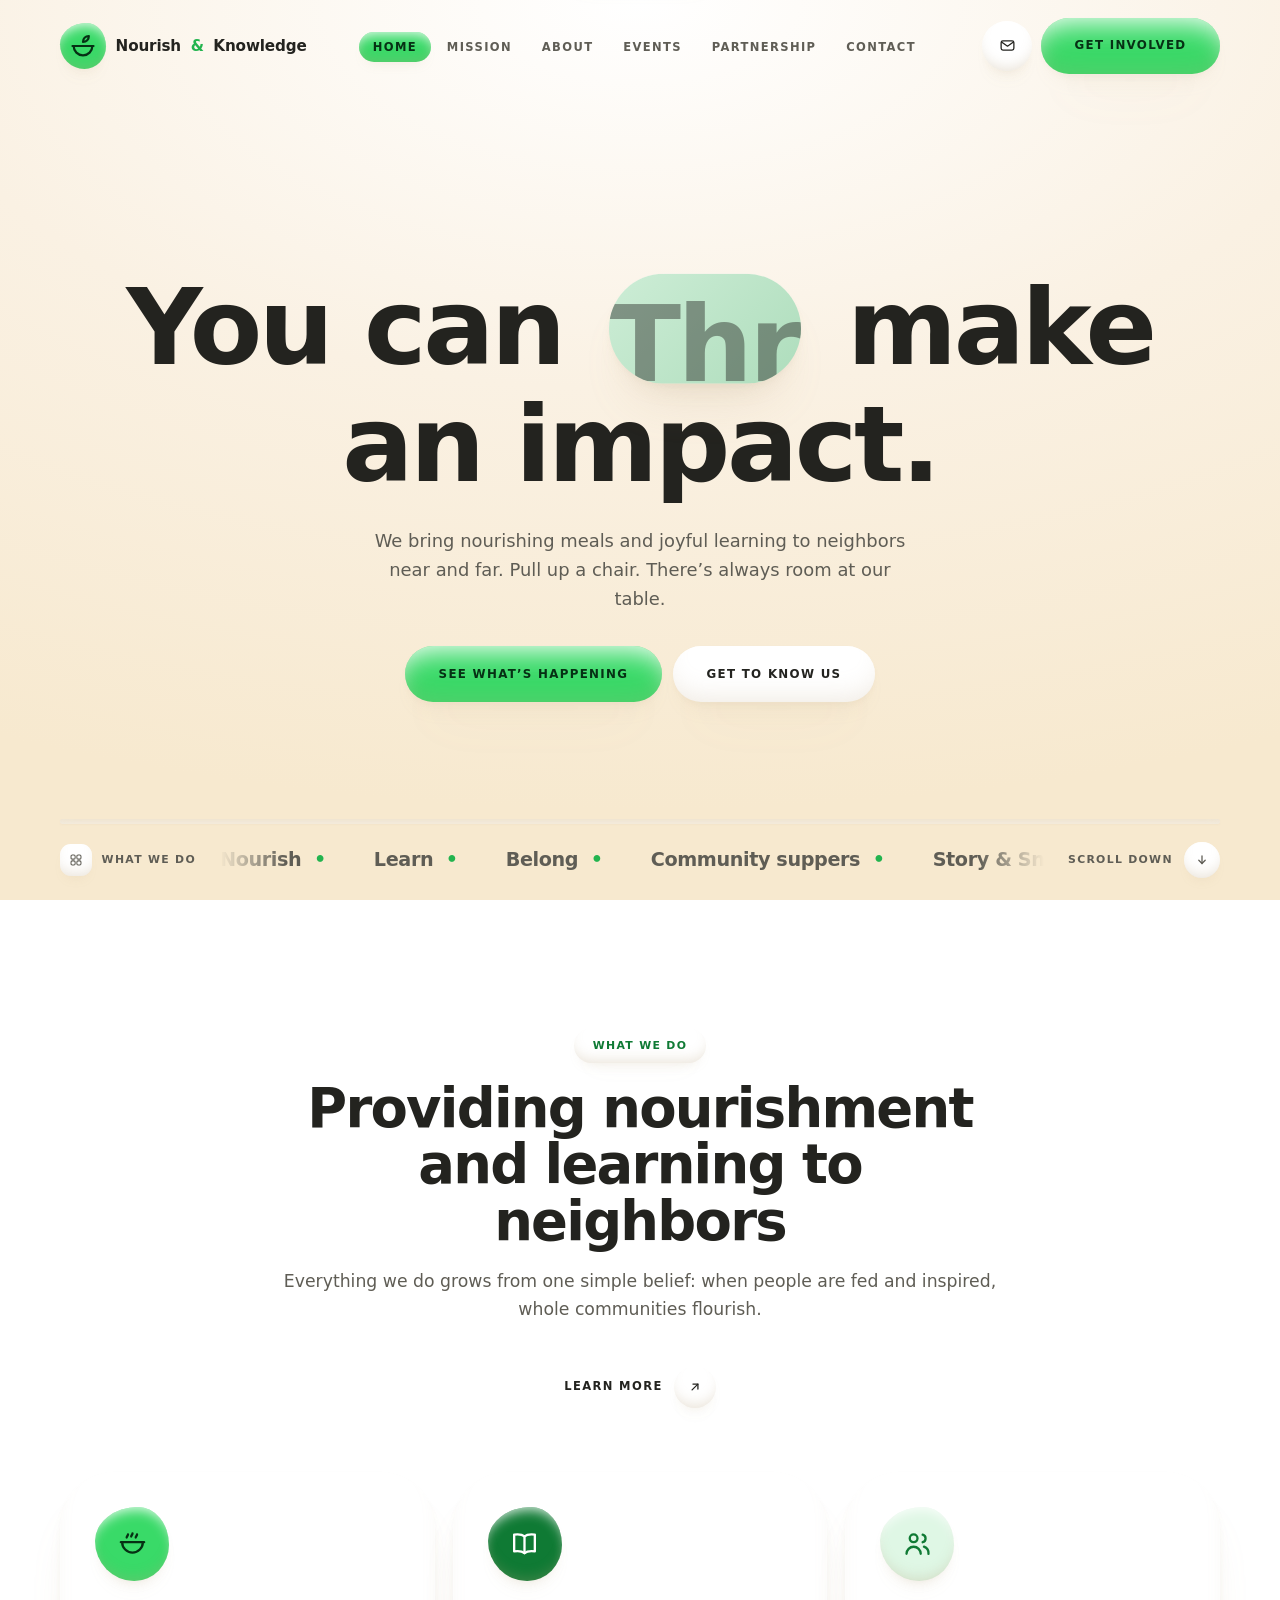
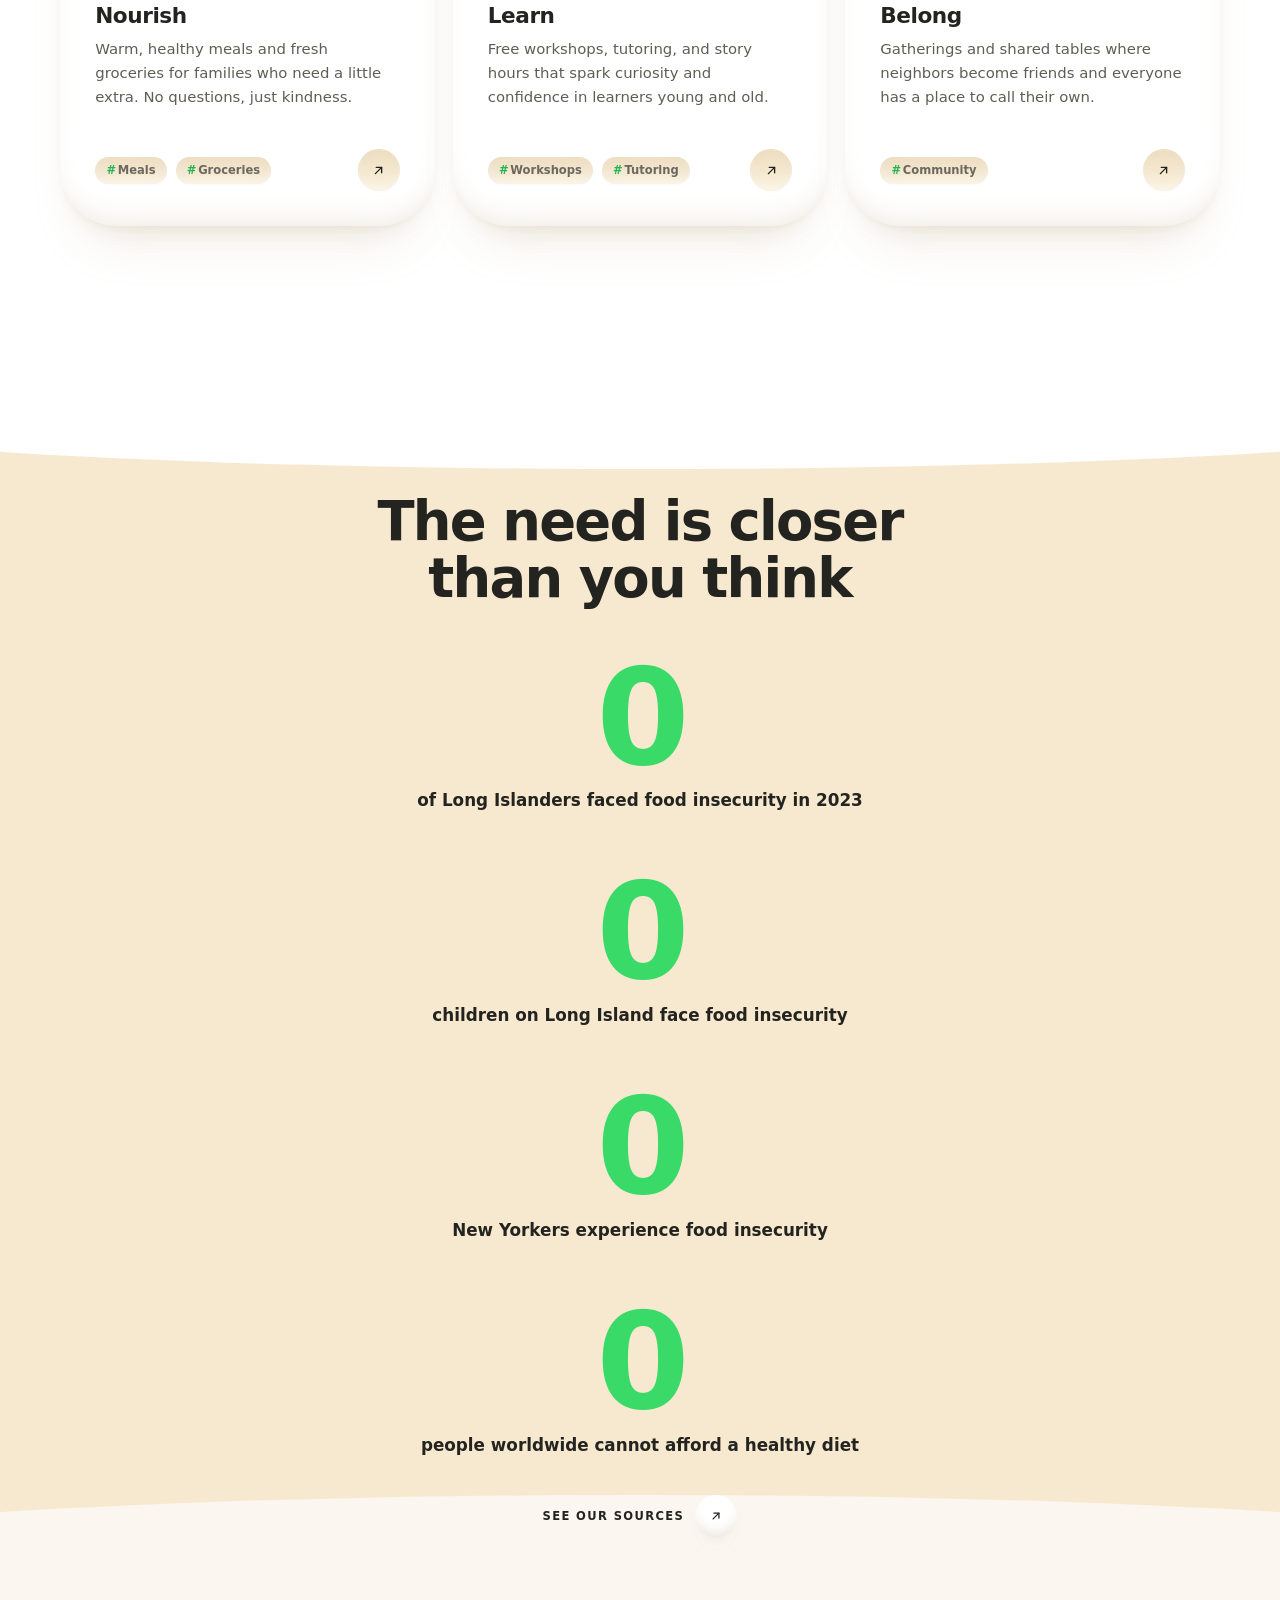
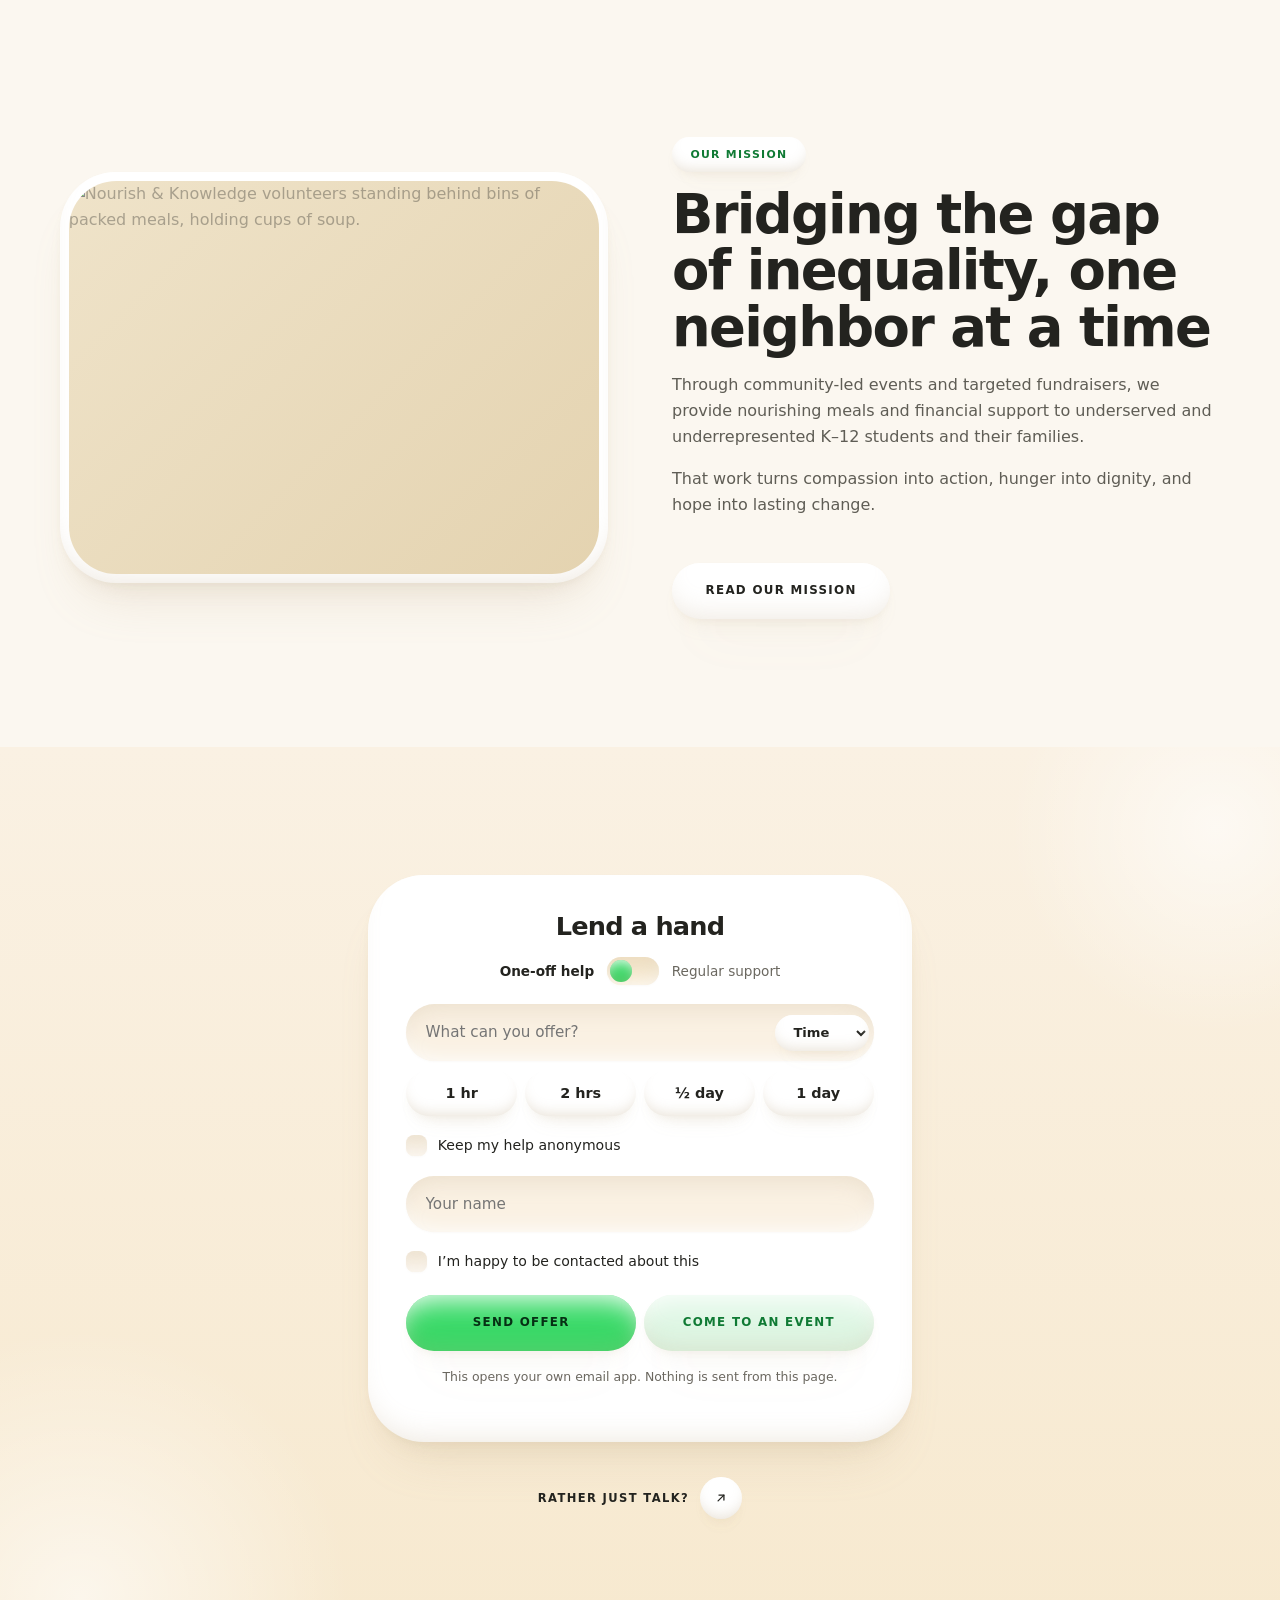
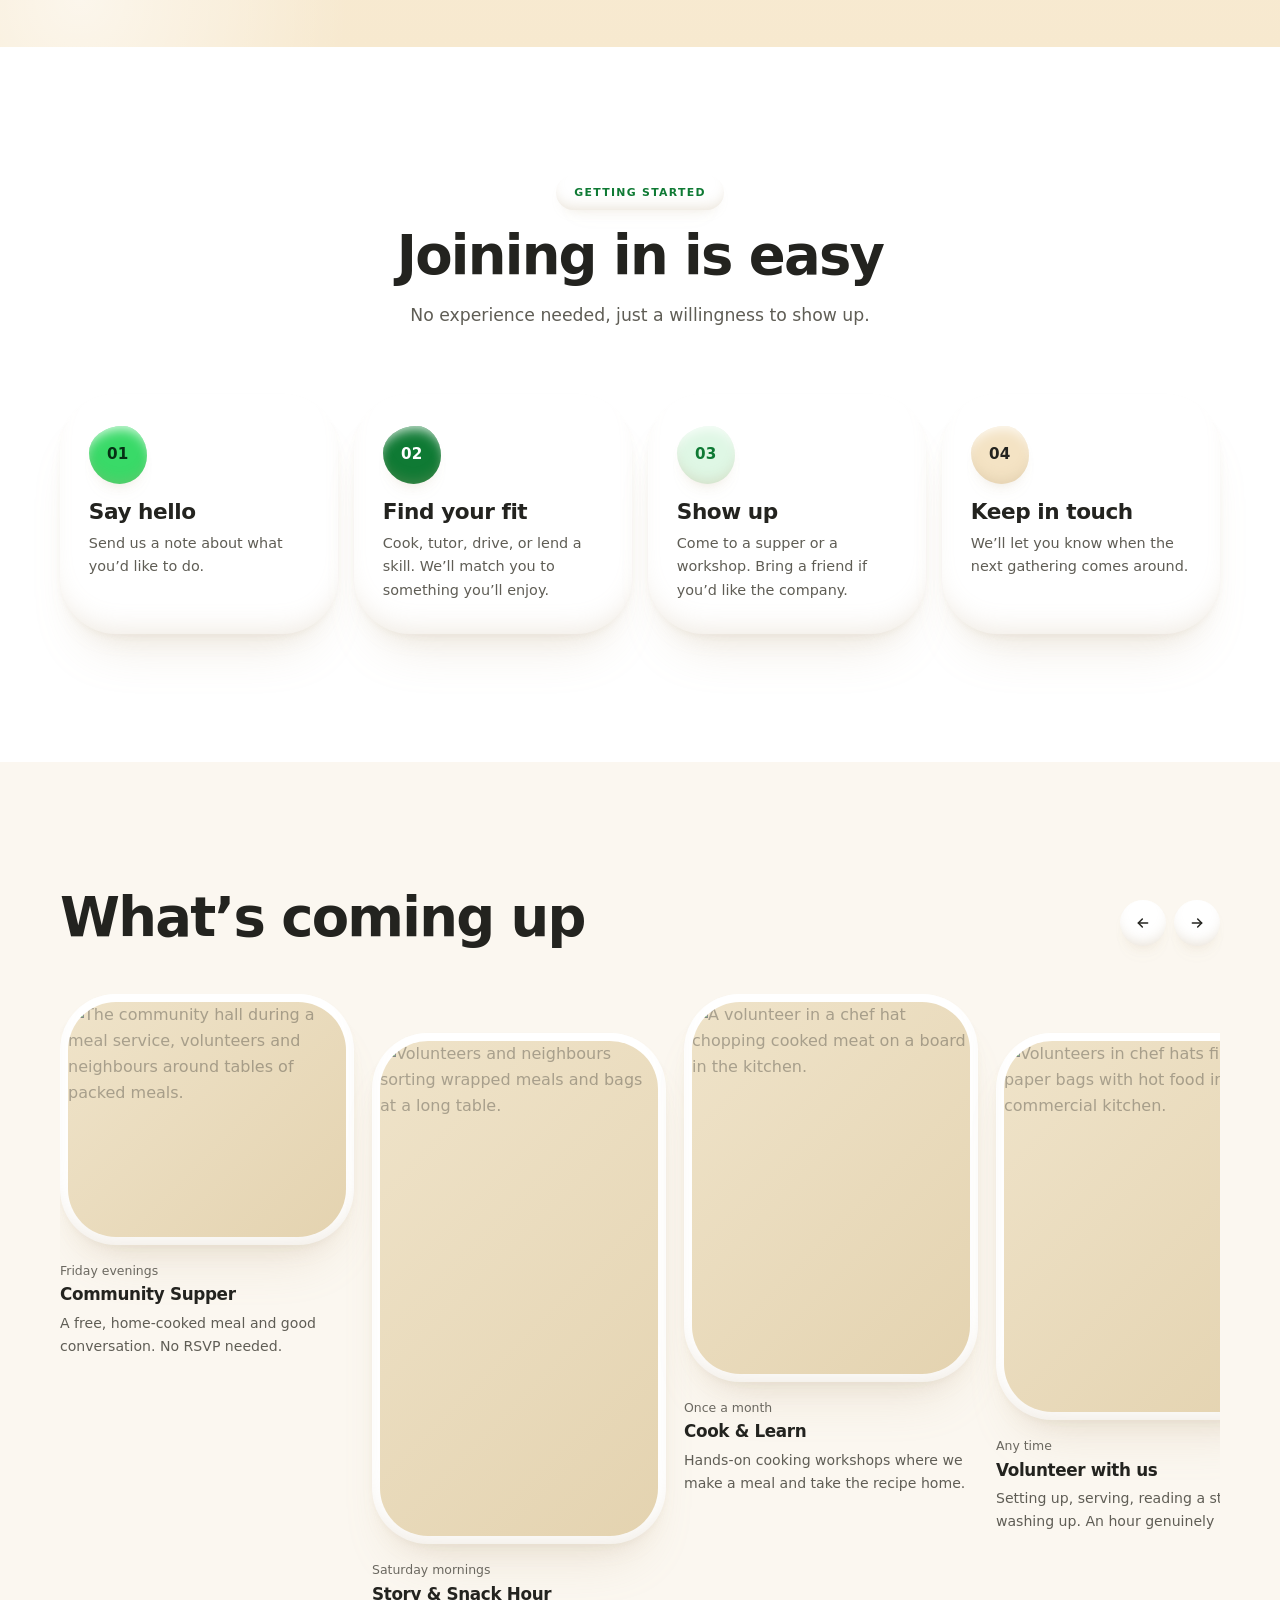
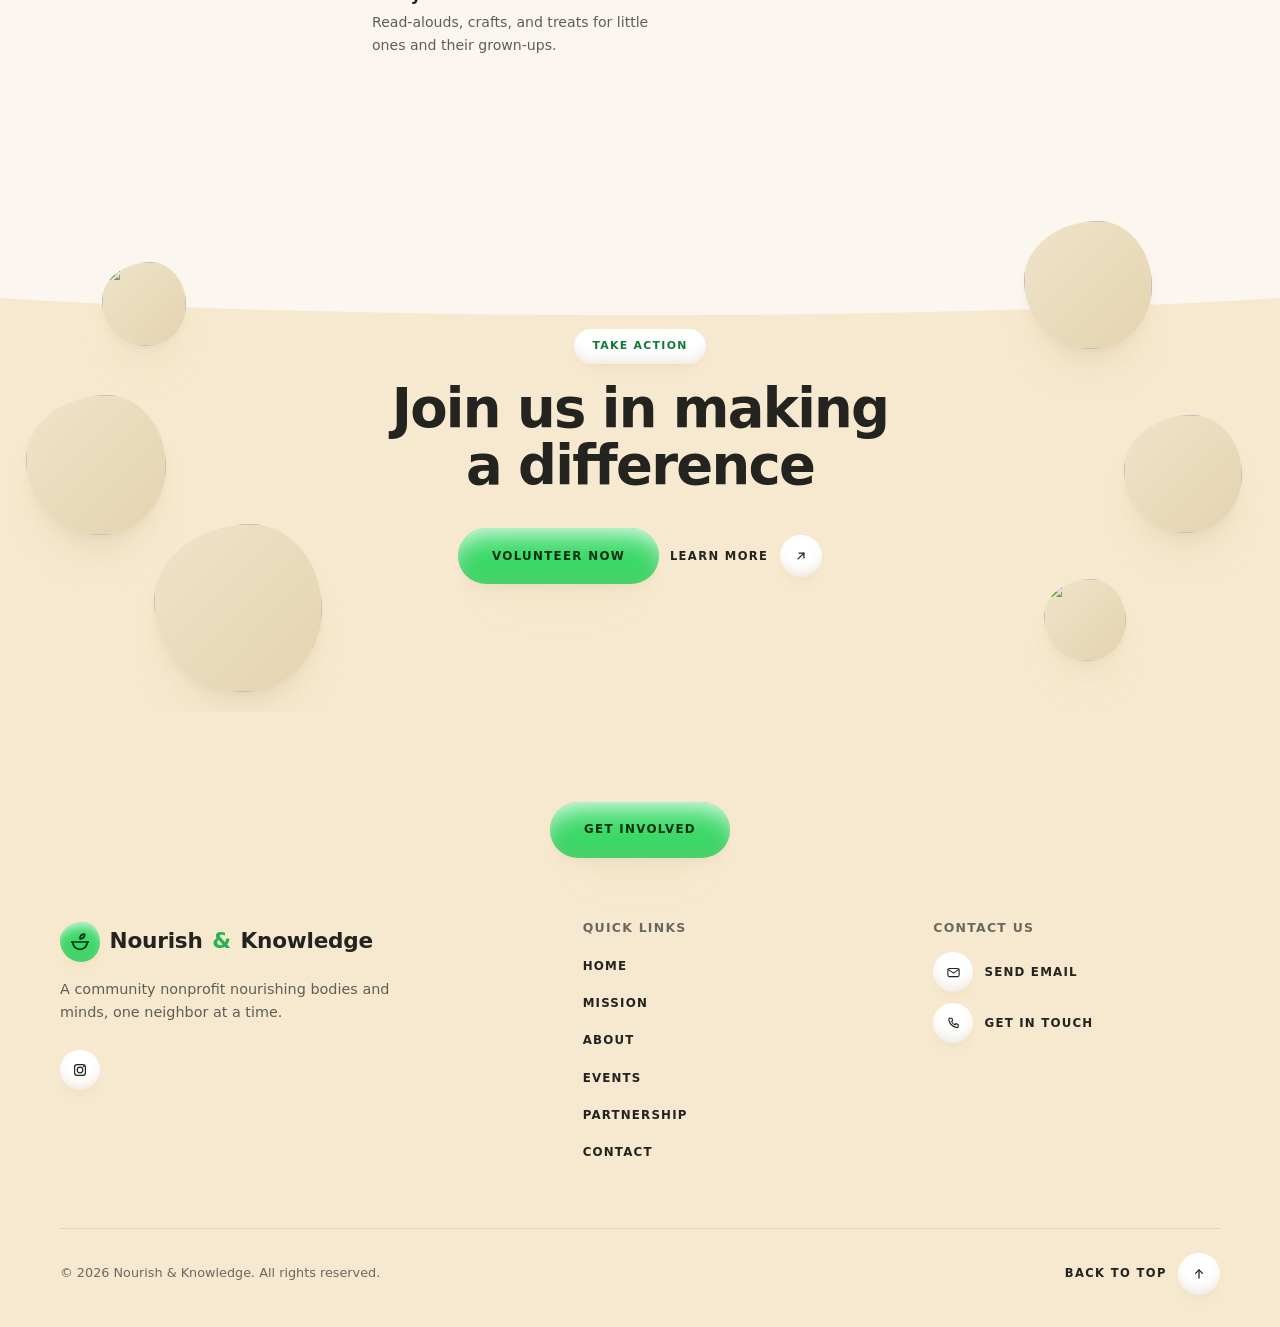
==== commit 30ff81b6: "Fix the banding seams, and cut the footer down to Instagram Two problems, one cause each.  The bands" ====
--- a/index.html
+++ b/index.html
@@ -330,7 +330,7 @@
             Nourish <span class="brand-amp">&amp;</span> Knowledge
           </a>
           <p>A community nonprofit nourishing bodies and minds, one neighbor at a time.</p>
-          <div class="socials"><a href="#" aria-label="X"><svg viewBox="0 0 24 24" fill="currentColor" aria-hidden="true"><path d="M4 4l7.6 9.7L4.4 20h1.9l6.1-6.5L17.4 20H21l-8-10.2L20 4h-1.9l-5.6 6-4.7-6Z"/></svg></a><a href="#" aria-label="YouTube"><svg viewBox="0 0 24 24" fill="currentColor" aria-hidden="true"><path d="M21.2 8.2a2.6 2.6 0 0 0-1.8-1.8C17.8 6 12 6 12 6s-5.8 0-7.4.4A2.6 2.6 0 0 0 2.8 8.2 26 26 0 0 0 2.4 12a26 26 0 0 0 .4 3.8 2.6 2.6 0 0 0 1.8 1.8C6.2 18 12 18 12 18s5.8 0 7.4-.4a2.6 2.6 0 0 0 1.8-1.8 26 26 0 0 0 .4-3.8 26 26 0 0 0-.4-3.8ZM10.2 14.6V9.4L14.7 12Z"/></svg></a><a href="#" aria-label="LinkedIn"><svg viewBox="0 0 24 24" fill="currentColor" aria-hidden="true"><path d="M6.9 8.5H4.2V20h2.7ZM5.5 4a1.6 1.6 0 1 0 0 3.2 1.6 1.6 0 0 0 0-3.2ZM19.8 13.2c0-2.9-1.6-4.3-3.7-4.3a3.2 3.2 0 0 0-2.9 1.6V8.5H10.6V20h2.7v-6.1c0-1.6.8-2.3 1.9-2.3s1.9.7 1.9 2.3V20h2.7Z"/></svg></a><a href="#" aria-label="Instagram"><svg viewBox="0 0 24 24" fill="currentColor" aria-hidden="true"><path d="M12 6.9A5.1 5.1 0 1 0 17.1 12 5.1 5.1 0 0 0 12 6.9Zm0 8.4A3.3 3.3 0 1 1 15.3 12 3.3 3.3 0 0 1 12 15.3Zm6.5-8.6a1.2 1.2 0 1 1-1.2-1.2 1.2 1.2 0 0 1 1.2 1.2ZM16.2 3H7.8A4.8 4.8 0 0 0 3 7.8v8.4A4.8 4.8 0 0 0 7.8 21h8.4a4.8 4.8 0 0 0 4.8-4.8V7.8A4.8 4.8 0 0 0 16.2 3Zm3 13.2a3 3 0 0 1-3 3H7.8a3 3 0 0 1-3-3V7.8a3 3 0 0 1 3-3h8.4a3 3 0 0 1 3 3Z"/></svg></a><a href="#" aria-label="Facebook"><svg viewBox="0 0 24 24" fill="currentColor" aria-hidden="true"><path d="M20 12a8 8 0 1 0-9.2 7.9v-5.6H8.7V12h2.1v-1.8c0-2.1 1.2-3.2 3.1-3.2a13 13 0 0 1 1.9.2v2h-1c-1 0-1.4.7-1.4 1.4V12h2.3l-.4 2.3h-1.9v5.6A8 8 0 0 0 20 12Z"/></svg></a></div>
+          <div class="socials"><a href="https://www.instagram.com/nourishandknowledge_?stkn=MWRmNXAya3AwM3A3aQ==" target="_blank" rel="noopener" aria-label="Nourish &amp; Knowledge on Instagram"><svg viewBox="0 0 24 24" fill="currentColor" aria-hidden="true"><path d="M12 6.9A5.1 5.1 0 1 0 17.1 12 5.1 5.1 0 0 0 12 6.9Zm0 8.4A3.3 3.3 0 1 1 15.3 12 3.3 3.3 0 0 1 12 15.3Zm6.5-8.6a1.2 1.2 0 1 1-1.2-1.2 1.2 1.2 0 0 1 1.2 1.2ZM16.2 3H7.8A4.8 4.8 0 0 0 3 7.8v8.4A4.8 4.8 0 0 0 7.8 21h8.4a4.8 4.8 0 0 0 4.8-4.8V7.8A4.8 4.8 0 0 0 16.2 3Zm3 13.2a3 3 0 0 1-3 3H7.8a3 3 0 0 1-3-3V7.8a3 3 0 0 1 3-3h8.4a3 3 0 0 1 3 3Z"/></svg></a></div>
         </div>
 
         <div class="footer-col">
--- a/css/style.css
+++ b/css/style.css
@@ -56,9 +56,9 @@
   --blob-4: var(--sand-deep);    --blob-4-fg: var(--ink);         --blob-4-t: 150 118 62;
 
   /* Shadow tints as raw "R G B" triples, mixed into the clay formula */
-  --t-warm: 152 130 92;
-  --t-accent: 20 120 60;
-  --t-deep: 8 70 34;
+  --t-warm: 182 160 122;
+  --t-accent: 52 158 96;
+  --t-deep: 28 108 60;
   --tint: var(--t-warm);
 
   --line: rgba(35, 35, 31, .10);
@@ -69,26 +69,26 @@
      bottom: that pairing is what makes a surface read as moulded clay
      rather than a card with a shadow. */
   --clay:
-    0 4px 6px rgb(var(--tint) / .09),
-    0 16px 26px -12px rgb(var(--tint) / .30),
-    0 38px 58px -24px rgb(var(--tint) / .44),
-    inset 0 -20px 30px -16px rgb(var(--tint) / .34),
+    0 3px 5px rgb(var(--tint) / .05),
+    0 14px 24px -14px rgb(var(--tint) / .16),
+    0 34px 52px -26px rgb(var(--tint) / .24),
+    inset 0 -18px 28px -16px rgb(var(--tint) / .24),
     inset 0 20px 28px -16px rgb(255 255 255 / 1);
   --clay-hi:
-    0 6px 10px rgb(var(--tint) / .12),
-    0 26px 40px -14px rgb(var(--tint) / .34),
-    0 62px 86px -30px rgb(var(--tint) / .50),
-    inset 0 -24px 36px -16px rgb(var(--tint) / .38),
+    0 4px 7px rgb(var(--tint) / .07),
+    0 22px 34px -16px rgb(var(--tint) / .19),
+    0 54px 76px -32px rgb(var(--tint) / .28),
+    inset 0 -22px 34px -16px rgb(var(--tint) / .27),
     inset 0 24px 32px -16px rgb(255 255 255 / 1);
   --clay-in:
-    0 1px 2px rgb(var(--tint) / .10),
-    inset 0 16px 26px -8px rgb(var(--tint) / .44),
-    inset 0 -12px 20px -10px rgb(255 255 255 / .85);
+    0 1px 2px rgb(var(--tint) / .05),
+    inset 0 14px 24px -10px rgb(var(--tint) / .22),
+    inset 0 -12px 20px -10px rgb(255 255 255 / .9);
   /* A smaller puff for pills and circles that the full formula would drown */
   --clay-sm:
-    0 8px 16px -8px rgb(var(--tint) / .48),
-    0 16px 26px -14px rgb(var(--tint) / .34),
-    inset 0 -9px 14px -7px rgb(var(--tint) / .42),
+    0 7px 14px -9px rgb(var(--tint) / .28),
+    0 14px 24px -16px rgb(var(--tint) / .20),
+    inset 0 -9px 14px -7px rgb(var(--tint) / .30),
     inset 0 9px 13px -7px rgb(255 255 255 / .92);
 
   --shadow-sm: var(--clay-sm);
@@ -137,21 +137,6 @@
   overflow-x: hidden;
 }
 
-/* A fixed wash of the secondary clay colours. It sits behind every section,
-   so the translucent strips pick up a different hue down the page instead of
-   reading as one flat peach. */
-body::before {
-  content: '';
-  position: fixed;
-  inset: 0;
-  z-index: -1;
-  pointer-events: none;
-  background:
-    radial-gradient(58vw 58vw at 10% -8%, rgb(223 247 229 / .85), transparent 62%),
-    radial-gradient(52vw 52vw at 94% 6%, rgb(244 227 196 / .60), transparent 60%),
-    radial-gradient(64vw 64vw at 80% 98%, rgb(57 218 104 / .16), transparent 62%),
-    radial-gradient(50vw 50vw at 4% 84%, rgb(247 233 207 / .70), transparent 60%);
-}
 
 img,
 svg,
@@ -501,9 +486,9 @@
   position: relative;
   padding-block: clamp(4.5rem, 10vw, 8.5rem);
 }
-.strip--sand { background: rgb(247 233 207 / .78); }
-.strip--soft { background: rgb(250 241 227 / .72); }
-.strip--paper { background: rgb(255 255 255 / .82); }
+.strip--sand { background: var(--sand); }
+.strip--soft { background: var(--sand-soft); }
+.strip--paper { background: var(--paper); }
 .strip--tight { padding-block: clamp(3rem, 6vw, 5rem); }
 
 .section-head { max-width: 46rem; }
@@ -531,9 +516,10 @@
 }
 .arc--top { top: -1px; border-radius: 0 0 50% 50%; }
 .arc--bottom { bottom: -1px; border-radius: 50% 50% 0 0; }
-.arc--cream { background: rgb(251 247 240 / .85); }
-.arc--sand { background: rgb(247 233 207 / .78); }
-.arc--paper { background: rgb(255 255 255 / .82); }
+.arc--cream { background: var(--cream); }
+.arc--sand { background: var(--sand); }
+.arc--soft { background: var(--sand-soft); }
+.arc--paper { background: var(--paper); }
 
 /* Hero ------------------------------------------------------------------- */
 
@@ -544,7 +530,7 @@
   min-height: 100vh;
   min-height: 100svh;
   padding-top: calc(var(--nav-h) + clamp(2rem, 5vw, 4rem));
-  background: radial-gradient(120% 90% at 50% 0%, rgb(255 255 255 / .9) 0%, rgb(250 241 227 / .55) 46%, rgb(244 227 196 / .6) 100%);
+  background: radial-gradient(120% 90% at 50% 0%, var(--paper) 0%, var(--sand-soft) 48%, var(--sand) 100%);
   overflow: hidden;
 }
 
@@ -840,7 +826,7 @@
 
 .impact {
   position: relative;
-  background: rgb(247 233 207 / .62);
+  background: var(--sand);
   overflow: clip;
 }
 
@@ -1027,7 +1013,7 @@
 
 .pledge-wrap {
   position: relative;
-  background: linear-gradient(180deg, rgb(250 241 227 / .55), rgb(247 233 207 / .7));
+  background: linear-gradient(180deg, var(--sand-soft), var(--sand));
   overflow: hidden;
 }
 
@@ -1106,7 +1092,7 @@
   margin-top: 1.2rem;
   padding: .3rem .3rem .3rem 1.2rem;
   border-radius: 999px;
-  background: var(--sand);
+  background: var(--sand-soft);
   box-shadow: var(--clay-in);
   transition: box-shadow .25s var(--ease), background .25s var(--ease);
 }
@@ -1182,7 +1168,7 @@
   margin: 0;
   border: 0;
   border-radius: 8px;
-  background: var(--sand);
+  background: var(--sand-soft);
   box-shadow: var(--clay-in);
   cursor: pointer;
   transition: background .2s var(--ease), box-shadow .2s var(--ease);
@@ -1357,7 +1343,7 @@
 
 .action {
   position: relative;
-  background: rgb(247 233 207 / .62);
+  background: var(--sand);
   overflow: hidden;
   text-align: center;
 }
@@ -1396,7 +1382,7 @@
 
 .site-footer {
   position: relative;
-  background: rgb(247 233 207 / .78);
+  background: var(--sand);
   padding-block: clamp(3.5rem, 7vw, 6rem) 2rem;
 }
 
@@ -1502,7 +1488,7 @@
   position: relative;
   padding-top: calc(var(--nav-h) + clamp(3rem, 8vw, 6rem));
   padding-bottom: clamp(3rem, 7vw, 5.5rem);
-  background: radial-gradient(120% 90% at 50% 0%, rgb(255 255 255 / .85) 0%, rgb(247 233 207 / .68) 70%);
+  background: radial-gradient(120% 90% at 50% 0%, var(--paper) 0%, var(--sand) 72%);
   text-align: center;
   overflow: hidden;
 }
@@ -1706,7 +1692,7 @@
   padding: .9rem 1.2rem;
   border: 0;
   border-radius: var(--r-md);
-  background: var(--sand);
+  background: var(--sand-soft);
   box-shadow: var(--clay-in);
   outline: none;
   font-size: .95rem;
@@ -1815,7 +1801,7 @@
   padding: .95rem 1.3rem;
   border: 0;
   border-radius: 999px;
-  background: var(--sand);
+  background: var(--sand-soft);
   box-shadow: var(--clay-in);
   outline: none;
   font-size: .95rem;
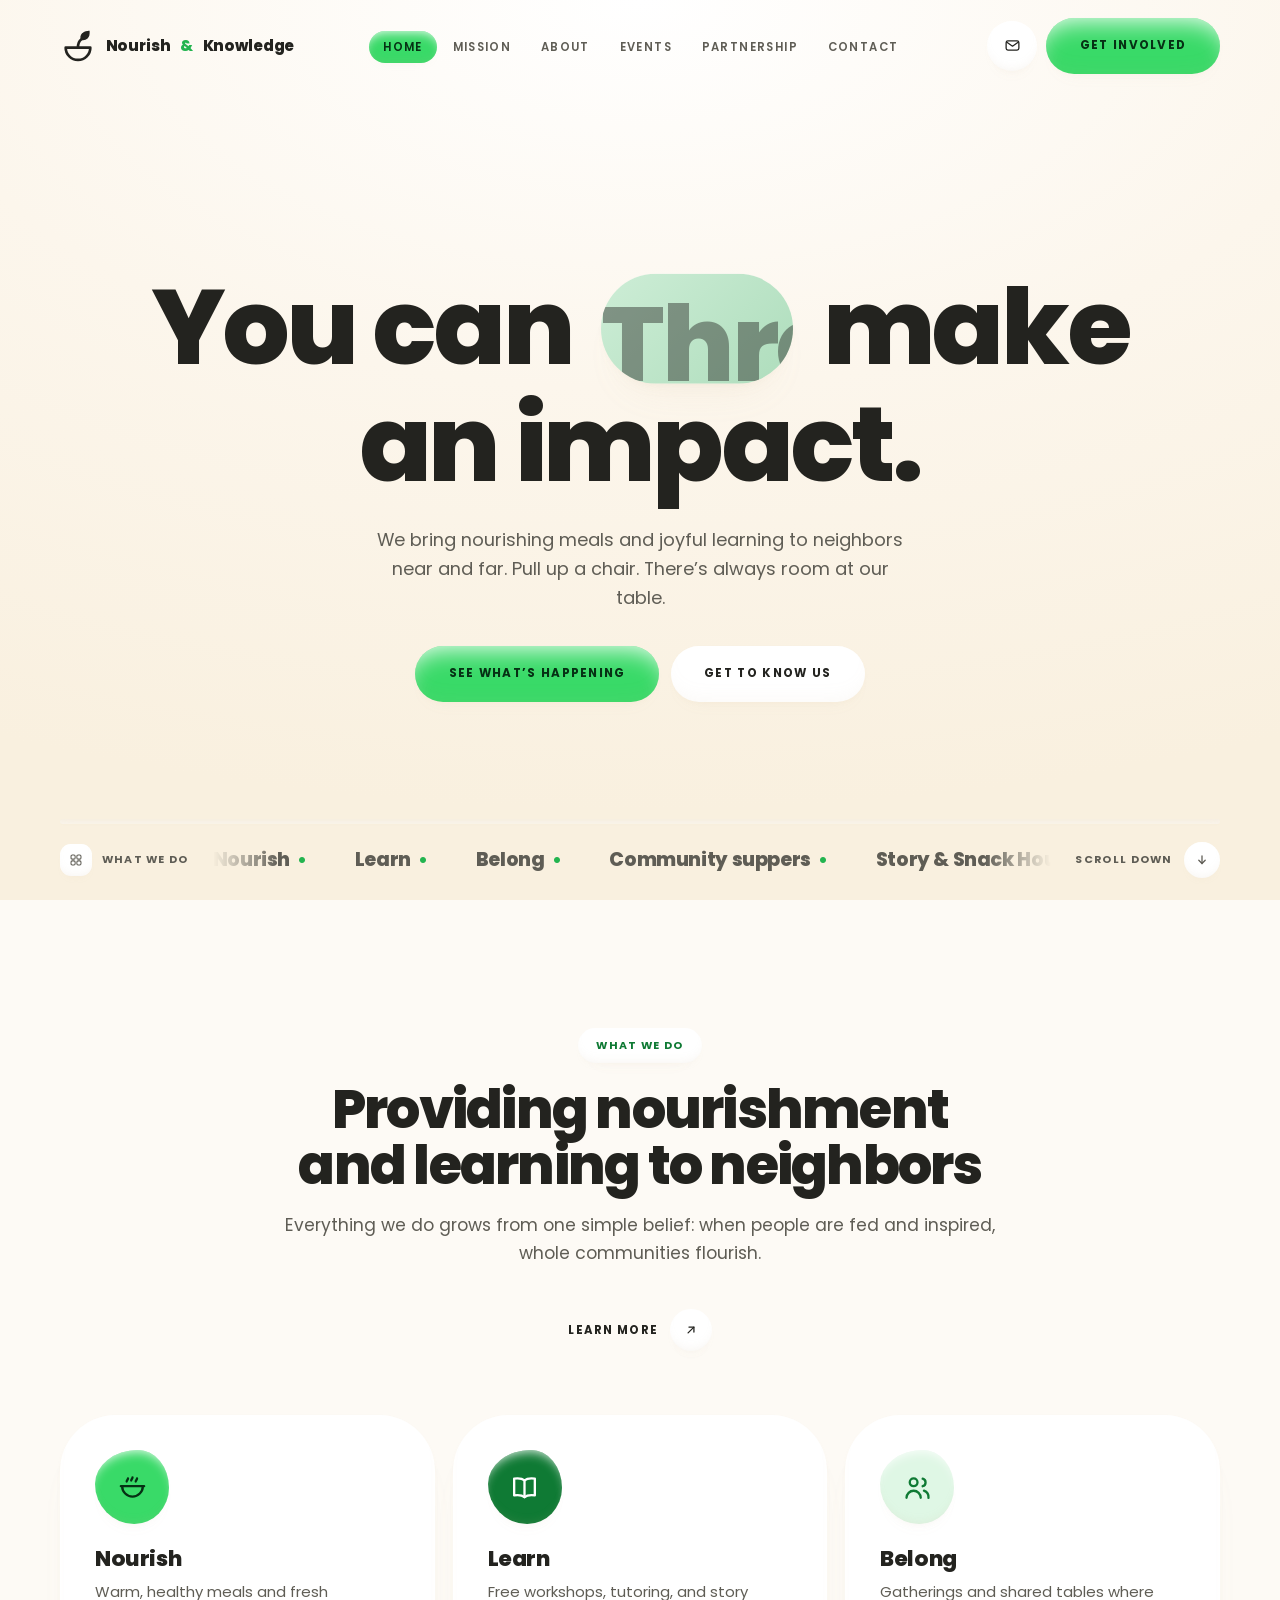
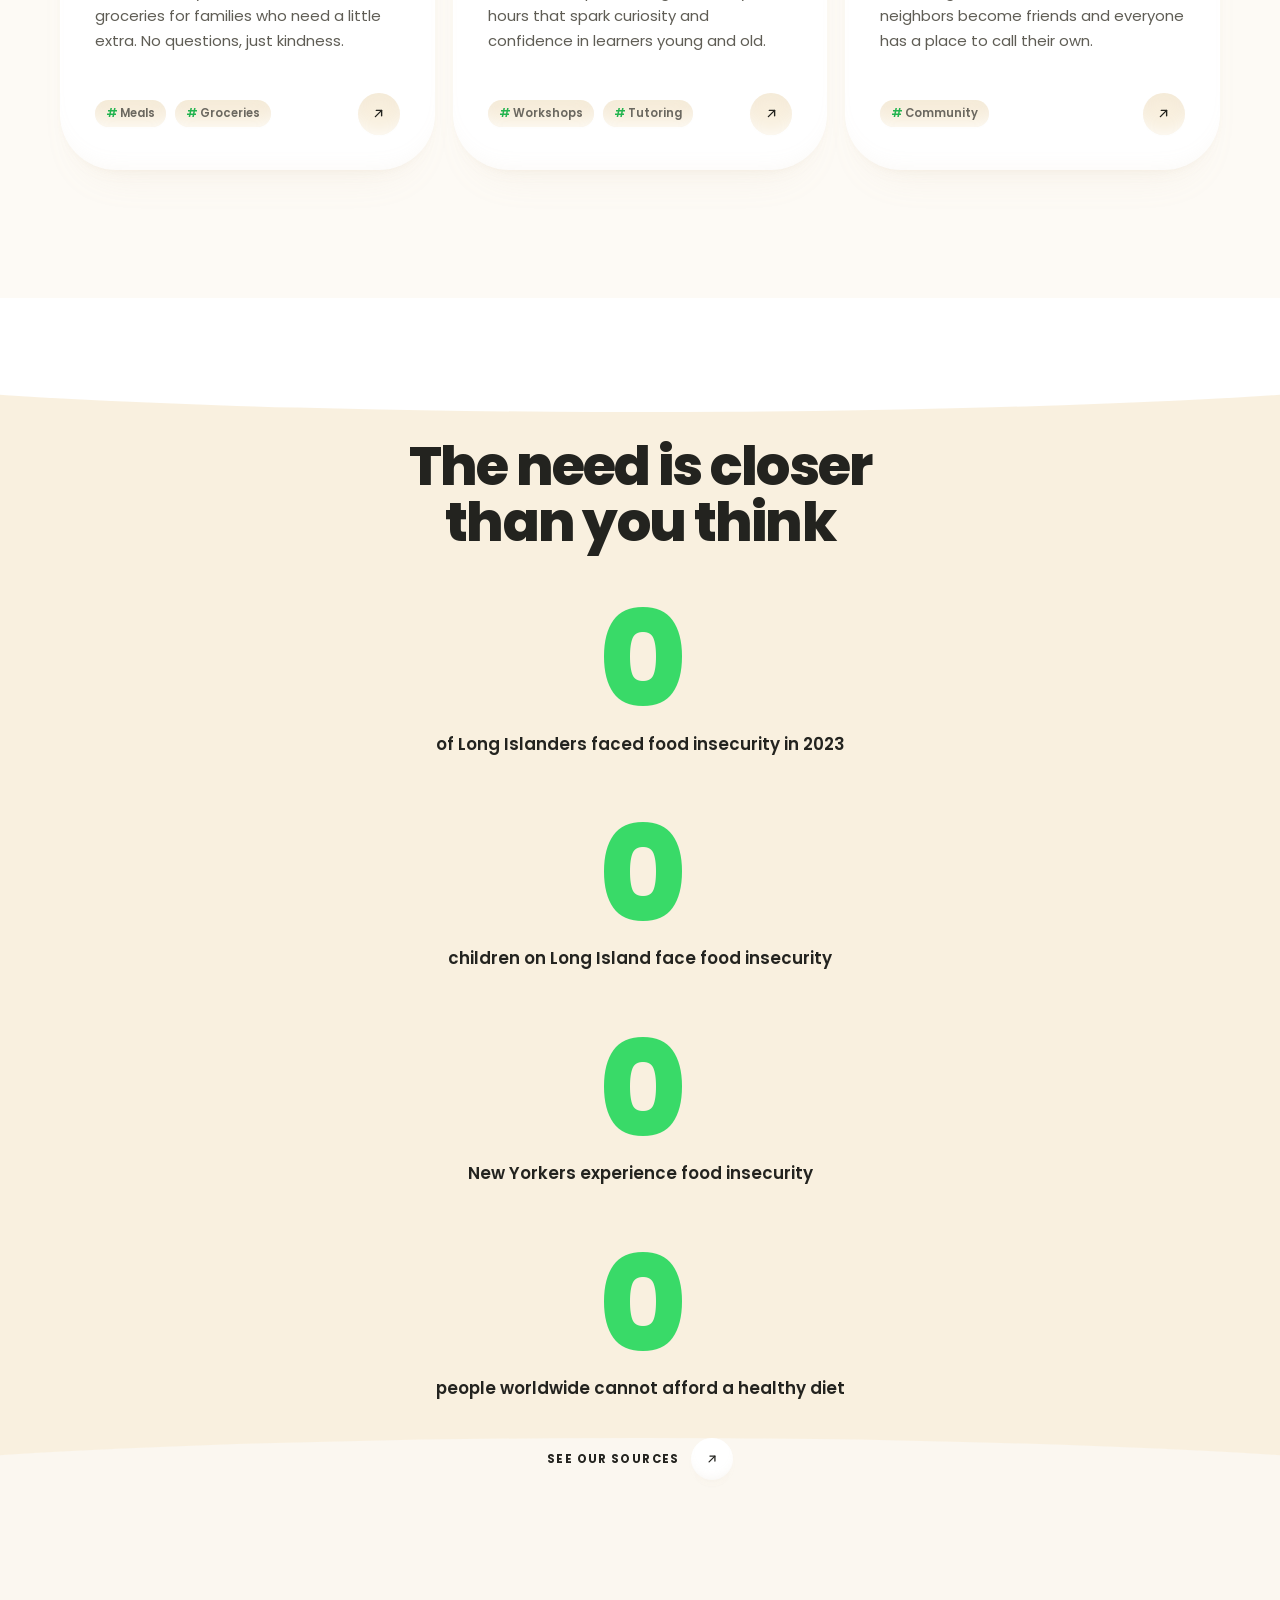
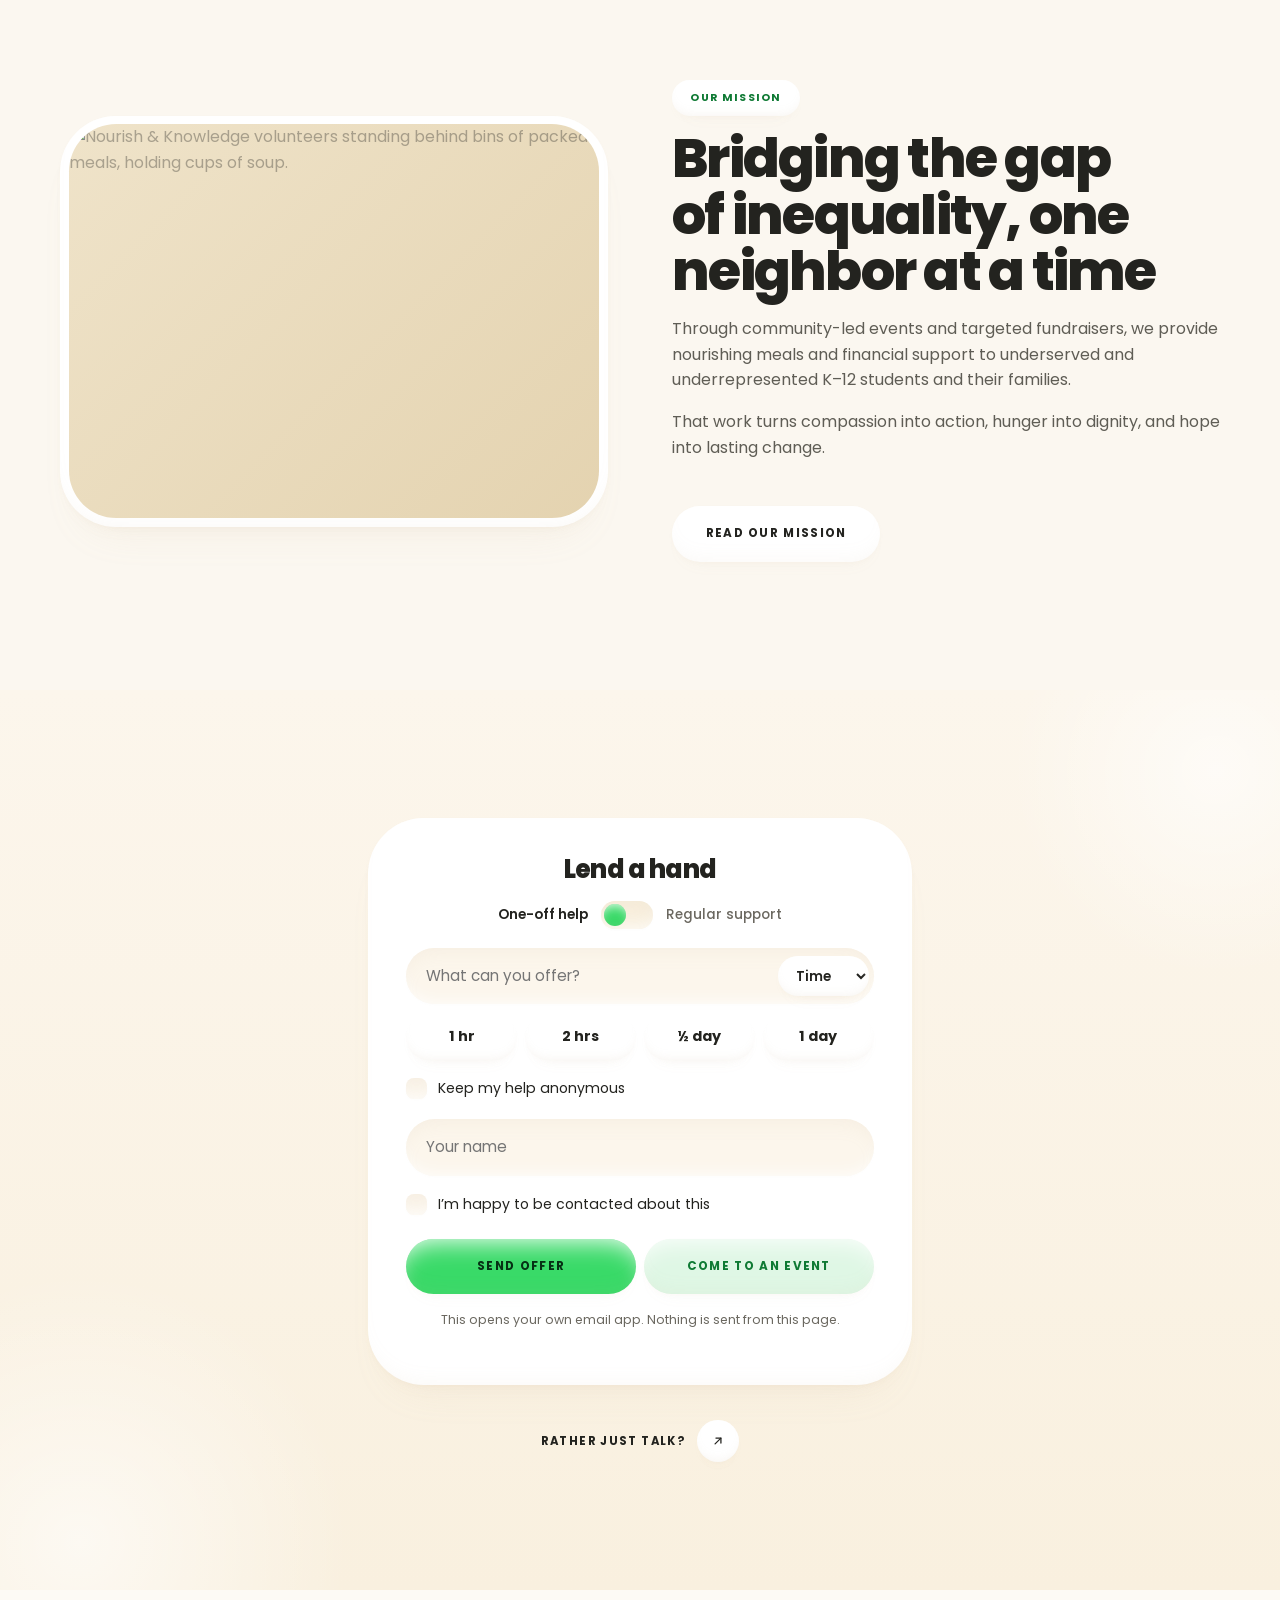
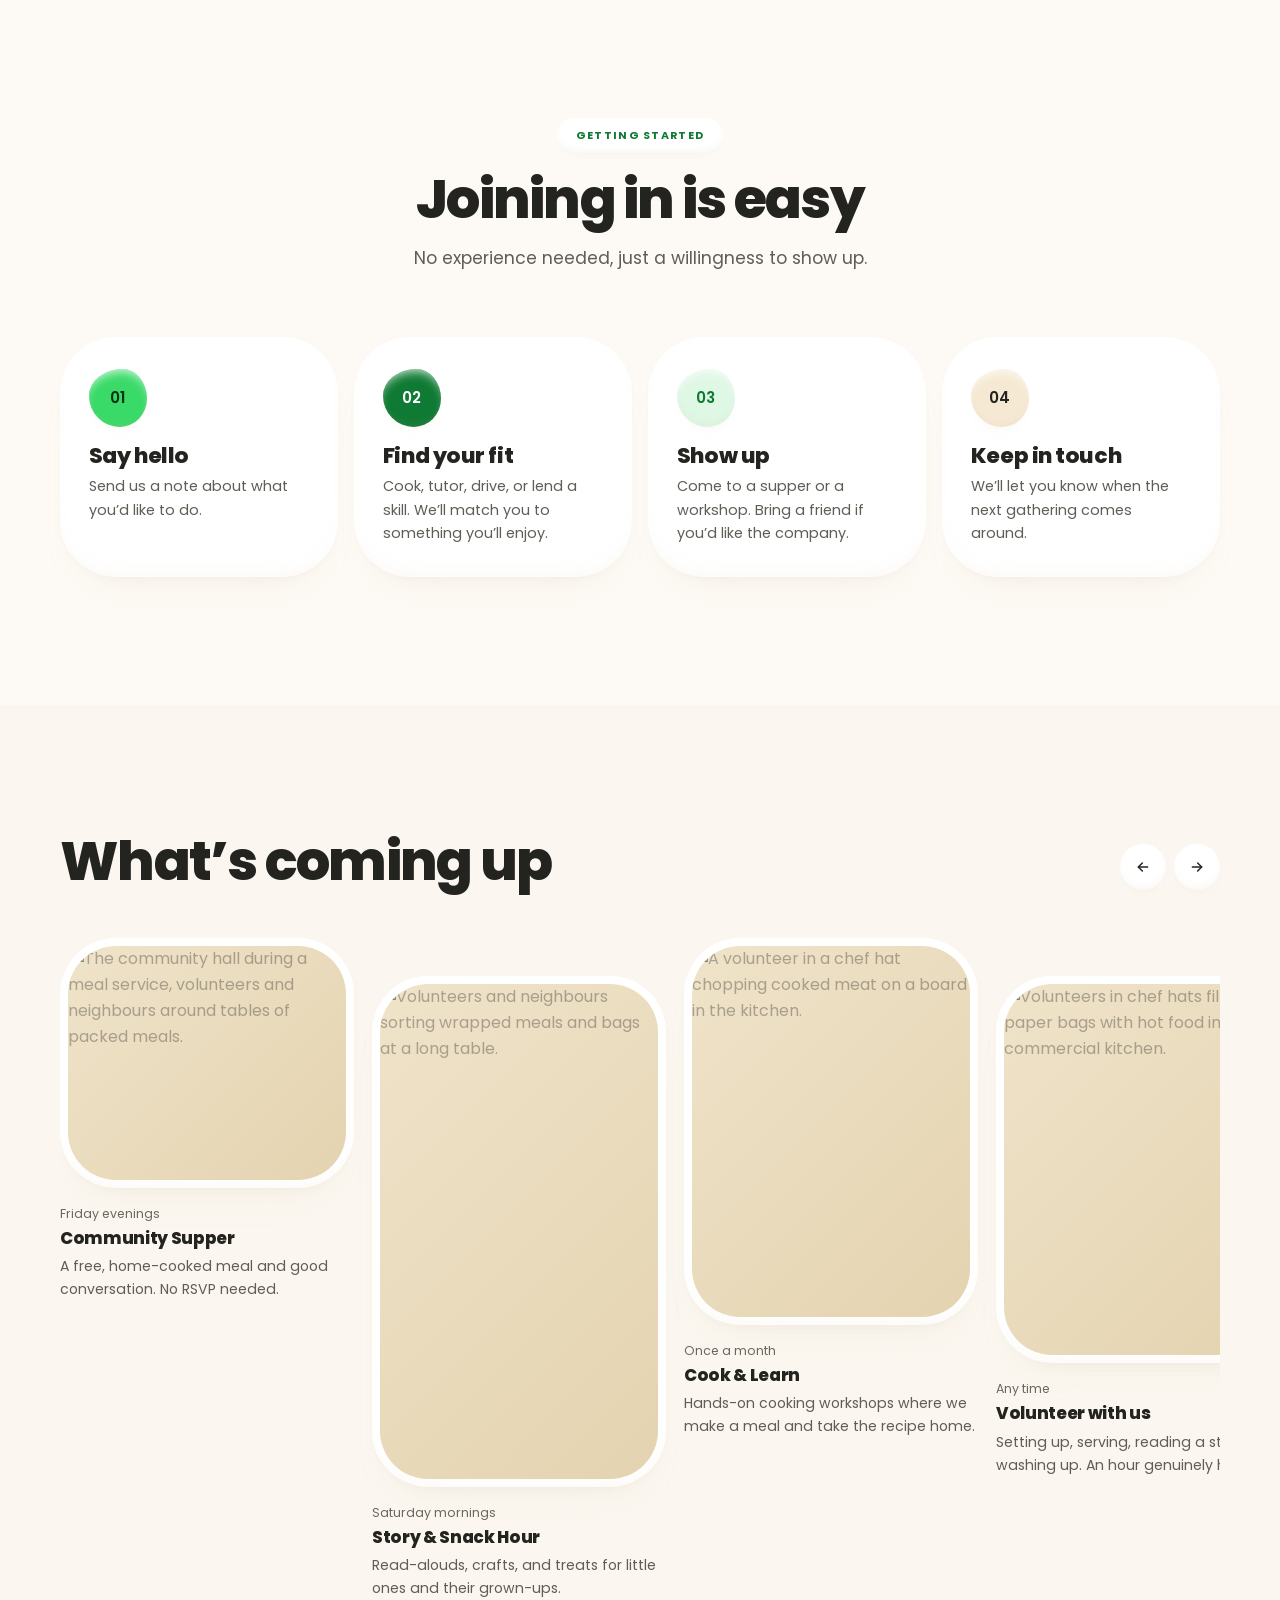
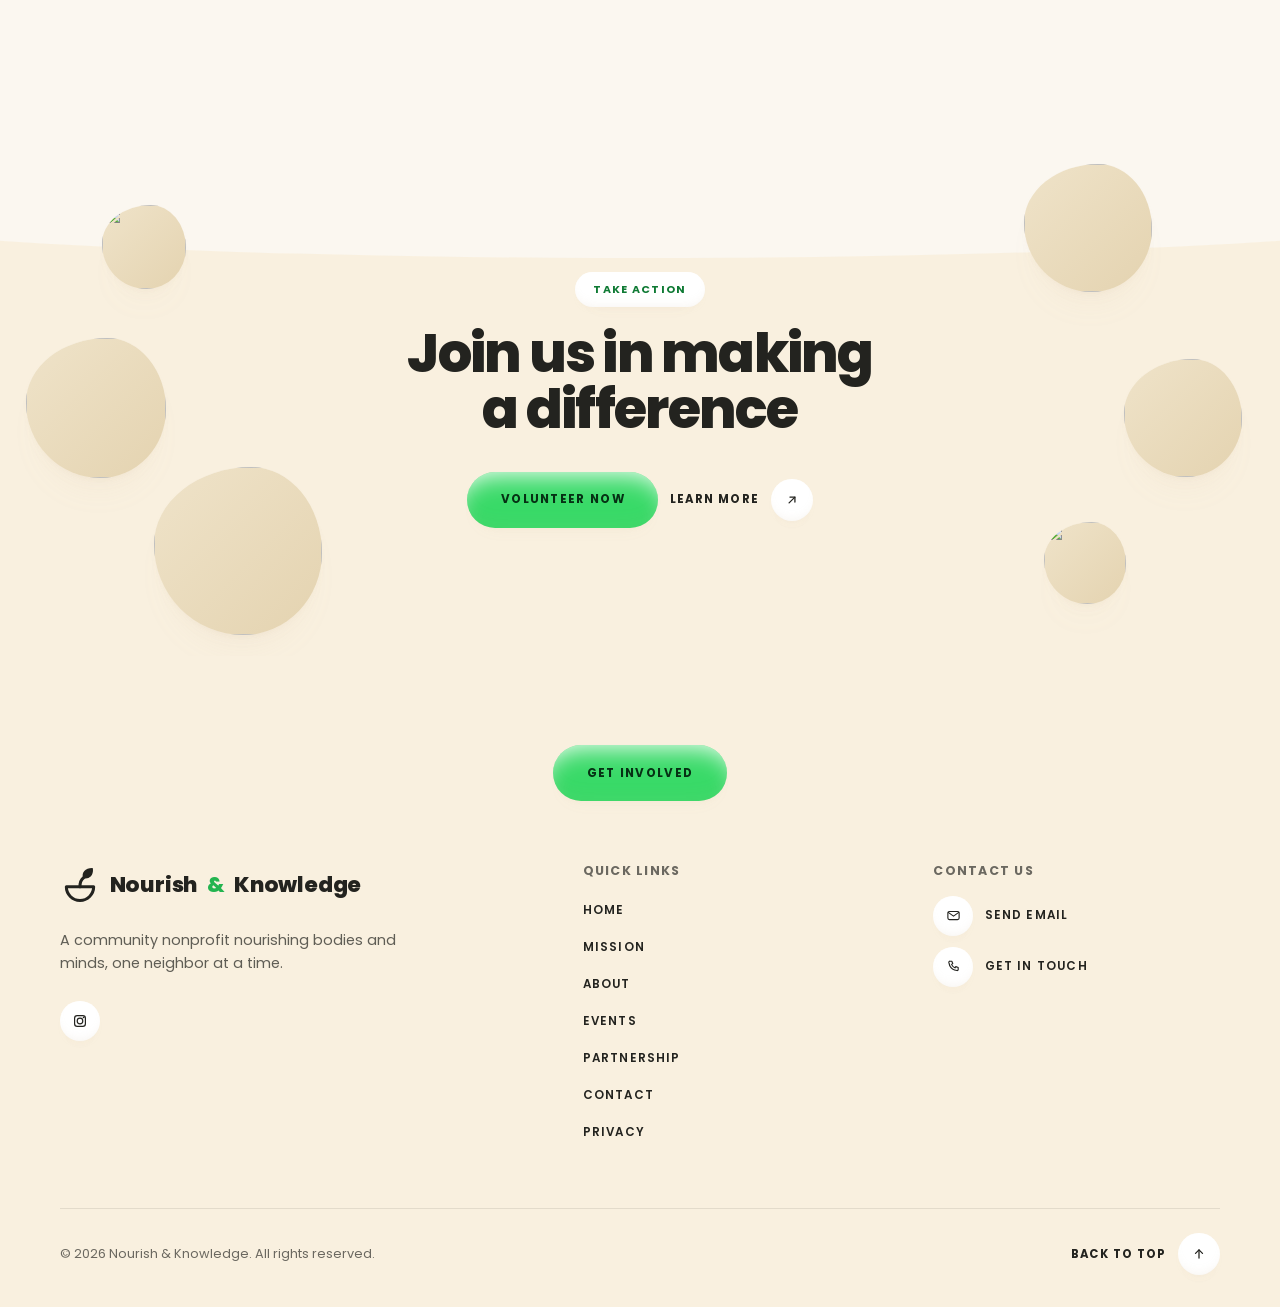
==== commit bd36d84b: "Adopt the official logo and Poppins, add a privacy policy Redraw the brand mark to the official artw" ====
--- a/index.html
+++ b/index.html
@@ -7,10 +7,10 @@
   <meta name="theme-color" content="#FBF7F0">
   <title>Nourish &amp; Knowledge</title>
 
-  <link rel="preload" href="fonts/Fredoka-var.woff2" as="font" type="font/woff2" crossorigin>
-  <link rel="preload" href="fonts/Nunito-var.woff2" as="font" type="font/woff2" crossorigin>
+  <link rel="preload" href="fonts/poppins-400-latin.woff2" as="font" type="font/woff2" crossorigin>
+  <link rel="preload" href="fonts/poppins-800-latin.woff2" as="font" type="font/woff2" crossorigin>
   <link rel="stylesheet" href="css/style.css">
-  <link rel="icon" href="data:image/svg+xml,%3Csvg xmlns='http://www.w3.org/2000/svg' viewBox='0 0 32 32'%3E%3Crect width='32' height='32' rx='11' fill='%2339DA68'/%3E%3Cg fill='none' stroke='%23063014' stroke-width='2.4' stroke-linecap='round'%3E%3Cpath d='M7 16h18'/%3E%3Cpath d='M8 16a8 8 0 0 0 16 0'/%3E%3Cpath d='M16 12c0-3 2-5 5-5 0 3-2 5-5 5Z'/%3E%3C/g%3E%3C/svg%3E">
+  <link rel="icon" href="data:image/svg+xml,%3Csvg xmlns='http://www.w3.org/2000/svg' viewBox='0 0 32 32'%3E%3Crect width='32' height='32' rx='11' fill='%2339DA68'/%3E%3Cg fill='none' stroke='%23063014' stroke-width='2.4' stroke-linecap='round'%3E%3Cpath d='M6.5 17h19a9.5 9.5 0 0 1-19 0Z'/%3E%3Cpath d='M16 17c-.1-2.9.8-5.1 2.6-6.5'/%3E%3Cpath d='M18.6 10.4c-1.2-3.2 1.1-6.1 5.8-6.2.5 4.6-2.4 6.9-5.8 6.2Z' fill='%23063014'/%3E%3C/g%3E%3C/svg%3E">
 </head>
 <body>
 
@@ -20,7 +20,7 @@
   <nav class="site-nav" aria-label="Main">
     <div class="container">
       <a class="brand" href="index.html">
-        <span class="brand-mark" aria-hidden="true"><svg viewBox="0 0 24 24" fill="none" stroke="currentColor" stroke-width="1.9" stroke-linecap="round" stroke-linejoin="round" aria-hidden="true"><path d="M3 12h18"/><path d="M4 12a8 8 0 0 0 16 0"/><path d="M12 8.5c0-3 2-5 5-5 0 3-2 5-5 5Z"/></svg></span>
+        <span class="brand-mark" aria-hidden="true"><svg viewBox="0 0 24 24" fill="none" stroke="currentColor" stroke-width="1.8" stroke-linecap="round" stroke-linejoin="round" aria-hidden="true"><path d="M3.8 13.1h16.4a8.2 8.2 0 0 1-16.4 0Z"/><path d="M12 13.1c-.1-2.5.7-4.4 2.3-5.6"/><path d="M14.3 7.6c-1-2.8 1-5.3 5-5.4.4 4-2 6-5 5.4Z" fill="currentColor" stroke-width=".9"/></svg></span>
         Nourish <span class="brand-amp">&amp;</span> Knowledge
       </a>
 
@@ -326,7 +326,7 @@
       <div class="footer-grid">
         <div class="footer-brand">
           <a class="brand" href="index.html">
-            <span class="brand-mark" aria-hidden="true"><svg viewBox="0 0 24 24" fill="none" stroke="currentColor" stroke-width="1.9" stroke-linecap="round" stroke-linejoin="round" aria-hidden="true"><path d="M3 12h18"/><path d="M4 12a8 8 0 0 0 16 0"/><path d="M12 8.5c0-3 2-5 5-5 0 3-2 5-5 5Z"/></svg></span>
+            <span class="brand-mark" aria-hidden="true"><svg viewBox="0 0 24 24" fill="none" stroke="currentColor" stroke-width="1.8" stroke-linecap="round" stroke-linejoin="round" aria-hidden="true"><path d="M3.8 13.1h16.4a8.2 8.2 0 0 1-16.4 0Z"/><path d="M12 13.1c-.1-2.5.7-4.4 2.3-5.6"/><path d="M14.3 7.6c-1-2.8 1-5.3 5-5.4.4 4-2 6-5 5.4Z" fill="currentColor" stroke-width=".9"/></svg></span>
             Nourish <span class="brand-amp">&amp;</span> Knowledge
           </a>
           <p>A community nonprofit nourishing bodies and minds, one neighbor at a time.</p>
@@ -335,7 +335,7 @@
 
         <div class="footer-col">
           <h4>Quick links</h4>
-          <ul><li><a href="index.html">Home</a></li><li><a href="mission.html">Mission</a></li><li><a href="about.html">About</a></li><li><a href="events.html">Events</a></li><li><a href="partnership.html">Partnership</a></li><li><a href="contact.html">Contact</a></li></ul>
+          <ul><li><a href="index.html">Home</a></li><li><a href="mission.html">Mission</a></li><li><a href="about.html">About</a></li><li><a href="events.html">Events</a></li><li><a href="partnership.html">Partnership</a></li><li><a href="contact.html">Contact</a></li><li><a href="privacy.html">Privacy</a></li></ul>
         </div>
 
         <div class="footer-col">
--- a/css/style.css
+++ b/css/style.css
@@ -1,36 +1,108 @@
 /* ==========================================================================
    Nourish & Knowledge
    Claymorphism. Soft pastel ground, puffy 3D surfaces, fat radii.
-   Fredoka display / Nunito text.
+   Poppins throughout, matching the logo. Self-hosted (SIL OFL 1.1).
    ========================================================================== */
 
 /* Fonts ------------------------------------------------------------------ */
 
 @font-face {
-  font-family: 'Fredoka';
-  src: url('../fonts/Fredoka-var.woff2') format('woff2-variations'),
-       url('../fonts/Fredoka-var.woff2') format('woff2');
-  font-weight: 300 700;
+  font-family: 'Poppins';
   font-style: normal;
+  font-weight: 400;
   font-display: swap;
+  src: url('../fonts/poppins-400-latin.woff2') format('woff2');
+  unicode-range: U+0000-00FF, U+0131, U+0152-0153, U+02BB-02BC, U+02C6, U+02DA, U+02DC, U+0304, U+0308, U+0329, U+2000-206F, U+20AC, U+2122, U+2191, U+2193, U+2212, U+2215, U+FEFF, U+FFFD;
 }
 
 @font-face {
-  font-family: 'Nunito';
-  src: url('../fonts/Nunito-var.woff2') format('woff2-variations'),
-       url('../fonts/Nunito-var.woff2') format('woff2');
-  font-weight: 200 1000;
+  font-family: 'Poppins';
   font-style: normal;
+  font-weight: 400;
   font-display: swap;
+  src: url('../fonts/poppins-400-latin-ext.woff2') format('woff2');
+  unicode-range: U+0100-02BA, U+02BD-02C5, U+02C7-02CC, U+02CE-02D7, U+02DD-02FF, U+0304, U+0308, U+0329, U+1D00-1DBF, U+1E00-1E9F, U+1EF2-1EFF, U+2020, U+20A0-20AB, U+20AD-20C0, U+2113, U+2C60-2C7F, U+A720-A7FF;
+}
+
+@font-face {
+  font-family: 'Poppins';
+  font-style: normal;
+  font-weight: 500;
+  font-display: swap;
+  src: url('../fonts/poppins-500-latin.woff2') format('woff2');
+  unicode-range: U+0000-00FF, U+0131, U+0152-0153, U+02BB-02BC, U+02C6, U+02DA, U+02DC, U+0304, U+0308, U+0329, U+2000-206F, U+20AC, U+2122, U+2191, U+2193, U+2212, U+2215, U+FEFF, U+FFFD;
+}
+
+@font-face {
+  font-family: 'Poppins';
+  font-style: normal;
+  font-weight: 500;
+  font-display: swap;
+  src: url('../fonts/poppins-500-latin-ext.woff2') format('woff2');
+  unicode-range: U+0100-02BA, U+02BD-02C5, U+02C7-02CC, U+02CE-02D7, U+02DD-02FF, U+0304, U+0308, U+0329, U+1D00-1DBF, U+1E00-1E9F, U+1EF2-1EFF, U+2020, U+20A0-20AB, U+20AD-20C0, U+2113, U+2C60-2C7F, U+A720-A7FF;
+}
+
+@font-face {
+  font-family: 'Poppins';
+  font-style: normal;
+  font-weight: 600;
+  font-display: swap;
+  src: url('../fonts/poppins-600-latin.woff2') format('woff2');
+  unicode-range: U+0000-00FF, U+0131, U+0152-0153, U+02BB-02BC, U+02C6, U+02DA, U+02DC, U+0304, U+0308, U+0329, U+2000-206F, U+20AC, U+2122, U+2191, U+2193, U+2212, U+2215, U+FEFF, U+FFFD;
+}
+
+@font-face {
+  font-family: 'Poppins';
+  font-style: normal;
+  font-weight: 600;
+  font-display: swap;
+  src: url('../fonts/poppins-600-latin-ext.woff2') format('woff2');
+  unicode-range: U+0100-02BA, U+02BD-02C5, U+02C7-02CC, U+02CE-02D7, U+02DD-02FF, U+0304, U+0308, U+0329, U+1D00-1DBF, U+1E00-1E9F, U+1EF2-1EFF, U+2020, U+20A0-20AB, U+20AD-20C0, U+2113, U+2C60-2C7F, U+A720-A7FF;
+}
+
+@font-face {
+  font-family: 'Poppins';
+  font-style: normal;
+  font-weight: 700;
+  font-display: swap;
+  src: url('../fonts/poppins-700-latin.woff2') format('woff2');
+  unicode-range: U+0000-00FF, U+0131, U+0152-0153, U+02BB-02BC, U+02C6, U+02DA, U+02DC, U+0304, U+0308, U+0329, U+2000-206F, U+20AC, U+2122, U+2191, U+2193, U+2212, U+2215, U+FEFF, U+FFFD;
+}
+
+@font-face {
+  font-family: 'Poppins';
+  font-style: normal;
+  font-weight: 700;
+  font-display: swap;
+  src: url('../fonts/poppins-700-latin-ext.woff2') format('woff2');
+  unicode-range: U+0100-02BA, U+02BD-02C5, U+02C7-02CC, U+02CE-02D7, U+02DD-02FF, U+0304, U+0308, U+0329, U+1D00-1DBF, U+1E00-1E9F, U+1EF2-1EFF, U+2020, U+20A0-20AB, U+20AD-20C0, U+2113, U+2C60-2C7F, U+A720-A7FF;
+}
+
+@font-face {
+  font-family: 'Poppins';
+  font-style: normal;
+  font-weight: 800;
+  font-display: swap;
+  src: url('../fonts/poppins-800-latin.woff2') format('woff2');
+  unicode-range: U+0000-00FF, U+0131, U+0152-0153, U+02BB-02BC, U+02C6, U+02DA, U+02DC, U+0304, U+0308, U+0329, U+2000-206F, U+20AC, U+2122, U+2191, U+2193, U+2212, U+2215, U+FEFF, U+FFFD;
+}
+
+@font-face {
+  font-family: 'Poppins';
+  font-style: normal;
+  font-weight: 800;
+  font-display: swap;
+  src: url('../fonts/poppins-800-latin-ext.woff2') format('woff2');
+  unicode-range: U+0100-02BA, U+02BD-02C5, U+02C7-02CC, U+02CE-02D7, U+02DD-02FF, U+0304, U+0308, U+0329, U+1D00-1DBF, U+1E00-1E9F, U+1EF2-1EFF, U+2020, U+20A0-20AB, U+20AD-20C0, U+2113, U+2C60-2C7F, U+A720-A7FF;
 }
 
 /* Tokens ----------------------------------------------------------------- */
 
 :root {
   /* Surfaces: cream ground, sand bands, white clay on top */
-  --sand-deep: #F4E3C4;
-  --sand: #F7E9CF;
-  --sand-soft: #FAF1E3;
+  --sand-deep: #F6E9D3;
+  --sand: #F9F0DF;
+  --sand-soft: #FCF6EC;
   --cream: #FBF7F0;
   --paper: #FFFFFF;
 
@@ -56,9 +128,14 @@
   --blob-4: var(--sand-deep);    --blob-4-fg: var(--ink);         --blob-4-t: 150 118 62;
 
   /* Shadow tints as raw "R G B" triples, mixed into the clay formula */
-  --t-warm: 182 160 122;
-  --t-accent: 52 158 96;
-  --t-deep: 28 108 60;
+  /* A warm grey for the closing call-to-action slab */
+  --slate: #4F4C45;
+  --slate-soft: #5C594F;
+
+  --t-warm: 198 180 148;
+  --t-accent: 78 176 118;
+  --t-deep: 52 130 84;
+  --t-slate: 42 40 34;
   --tint: var(--t-warm);
 
   --line: rgba(35, 35, 31, .10);
@@ -69,27 +146,27 @@
      bottom: that pairing is what makes a surface read as moulded clay
      rather than a card with a shadow. */
   --clay:
-    0 3px 5px rgb(var(--tint) / .05),
-    0 14px 24px -14px rgb(var(--tint) / .16),
-    0 34px 52px -26px rgb(var(--tint) / .24),
-    inset 0 -18px 28px -16px rgb(var(--tint) / .24),
-    inset 0 20px 28px -16px rgb(255 255 255 / 1);
+    0 2px 4px rgb(var(--tint) / .035),
+    0 10px 20px -14px rgb(var(--tint) / .10),
+    0 26px 44px -28px rgb(var(--tint) / .15),
+    inset 0 -14px 24px -18px rgb(var(--tint) / .13),
+    inset 0 18px 26px -16px rgb(255 255 255 / 1);
   --clay-hi:
-    0 4px 7px rgb(var(--tint) / .07),
-    0 22px 34px -16px rgb(var(--tint) / .19),
-    0 54px 76px -32px rgb(var(--tint) / .28),
-    inset 0 -22px 34px -16px rgb(var(--tint) / .27),
-    inset 0 24px 32px -16px rgb(255 255 255 / 1);
+    0 3px 6px rgb(var(--tint) / .05),
+    0 18px 30px -18px rgb(var(--tint) / .13),
+    0 44px 66px -34px rgb(var(--tint) / .19),
+    inset 0 -18px 30px -18px rgb(var(--tint) / .16),
+    inset 0 22px 30px -16px rgb(255 255 255 / 1);
   --clay-in:
-    0 1px 2px rgb(var(--tint) / .05),
-    inset 0 14px 24px -10px rgb(var(--tint) / .22),
-    inset 0 -12px 20px -10px rgb(255 255 255 / .9);
+    0 1px 2px rgb(var(--tint) / .03),
+    inset 0 12px 22px -12px rgb(var(--tint) / .15),
+    inset 0 -10px 18px -10px rgb(255 255 255 / .95);
   /* A smaller puff for pills and circles that the full formula would drown */
   --clay-sm:
-    0 7px 14px -9px rgb(var(--tint) / .28),
-    0 14px 24px -16px rgb(var(--tint) / .20),
-    inset 0 -9px 14px -7px rgb(var(--tint) / .30),
-    inset 0 9px 13px -7px rgb(255 255 255 / .92);
+    0 5px 11px -8px rgb(var(--tint) / .18),
+    0 11px 20px -16px rgb(var(--tint) / .13),
+    inset 0 -7px 12px -8px rgb(var(--tint) / .18),
+    inset 0 8px 12px -7px rgb(255 255 255 / .95);
 
   --shadow-sm: var(--clay-sm);
   --shadow-md: var(--clay);
@@ -109,8 +186,8 @@
   --ease: cubic-bezier(.22, 1, .36, 1);
   --ease-clay: cubic-bezier(.34, 1.56, .5, 1);
 
-  --font-display: 'Fredoka', ui-sans-serif, system-ui, -apple-system, 'Segoe UI', sans-serif;
-  --font-text: 'Nunito', ui-sans-serif, system-ui, -apple-system, 'Segoe UI', sans-serif;
+  --font-display: 'Poppins', ui-sans-serif, system-ui, -apple-system, 'Segoe UI', sans-serif;
+  --font-text: 'Poppins', ui-sans-serif, system-ui, -apple-system, 'Segoe UI', sans-serif;
 }
 
 /* Base ------------------------------------------------------------------- */
@@ -275,24 +352,20 @@
   flex: none;
 }
 
+/* The official mark is drawn plain, the same ink as the wordmark, so the
+   header reads as the logo rather than the logo inside a badge. */
 .brand-mark {
-  --tint: var(--t-accent);
-  width: 46px;
-  height: 46px;
-  padding: 9px;
+  width: 36px;
+  height: 36px;
   display: grid;
   place-items: center;
   flex: none;
-  color: var(--on-accent);
-  background: var(--accent);
-  border-radius: var(--blob);
-  box-shadow: var(--clay-sm);
-  transition: transform .5s var(--ease-clay), border-radius .6s var(--ease);
+  color: currentColor;
+  transition: transform .5s var(--ease-clay);
 }
 .brand-mark svg { width: 100%; height: 100%; }
 .brand:hover .brand-mark {
   transform: rotate(-8deg) scale(1.08);
-  border-radius: 42% 58% 61% 39% / 58% 41% 59% 42%;
 }
 
 .brand-amp { color: var(--accent-deep); }
@@ -488,7 +561,9 @@
 }
 .strip--sand { background: var(--sand); }
 .strip--soft { background: var(--sand-soft); }
-.strip--paper { background: var(--paper); }
+/* A whisper of warmth, so white surfaces still separate from the band
+   now that the shadow under them is this light. */
+.strip--paper { background: #FDFAF5; }
 .strip--tight { padding-block: clamp(3rem, 6vw, 5rem); }
 
 .section-head { max-width: 46rem; }
@@ -1855,40 +1930,43 @@
 
 .band {
   position: relative;
-  --tint: var(--t-accent);
+  --tint: var(--t-slate);
   padding: clamp(2.5rem, 6vw, 4.5rem);
   border-radius: var(--r-xl);
-  background: var(--accent);
-  color: var(--on-accent);
+  background: var(--slate);
+  color: var(--cream);
   box-shadow: var(--clay);
   text-align: center;
   overflow: hidden;
 }
-.band h2 { color: var(--on-accent); }
+.band h2 { color: var(--cream); }
 .band::after {
   content: '';
   position: absolute;
   width: 30rem; height: 30rem;
   right: -10rem; bottom: -16rem;
   border-radius: var(--blob);
-  background: rgba(255, 255, 255, .28);
+  /* A neutral lift, not a green wedge: the slab is the calm note here. */
+  background: rgba(251, 247, 240, .06);
   pointer-events: none;
 }
 .band > * { position: relative; z-index: 1; }
 .band p {
   max-width: 34rem;
   margin: 1.1rem auto 0;
-  color: rgba(255, 253, 250, .88);
+  color: rgba(251, 247, 240, .84);
 }
 .band .hero-actions { margin-top: 2rem; }
-.band .btn-primary { --btn-bg: var(--paper); --btn-fg: var(--accent-ink); --tint: 150 60 10; }
+/* The green now lives in the button rather than the whole slab. */
+.band .btn-primary { --btn-bg: var(--accent); --btn-fg: var(--on-accent); --tint: 20 90 46; }
+.band .btn-primary:hover { background: #4BE479; }
 .band .btn-ghost {
-  --btn-bg: rgba(255, 253, 250, .18);
-  --btn-fg: var(--on-accent);
-  box-shadow: inset 0 -6px 12px -6px rgba(150, 50, 5, .4),
-              inset 0 6px 10px -6px rgba(255, 255, 255, .4);
-}
-.band .btn-ghost:hover { background: rgba(255, 253, 250, .3); }
+  --btn-bg: var(--slate-soft);
+  --btn-fg: var(--cream);
+  box-shadow: inset 0 -8px 14px -7px rgba(20, 19, 15, .55),
+              inset 0 8px 12px -7px rgba(255, 255, 255, .22);
+}
+.band .btn-ghost:hover { background: #6A675C; }
 
 /* Reveal ----------------------------------------------------------------- */
 
